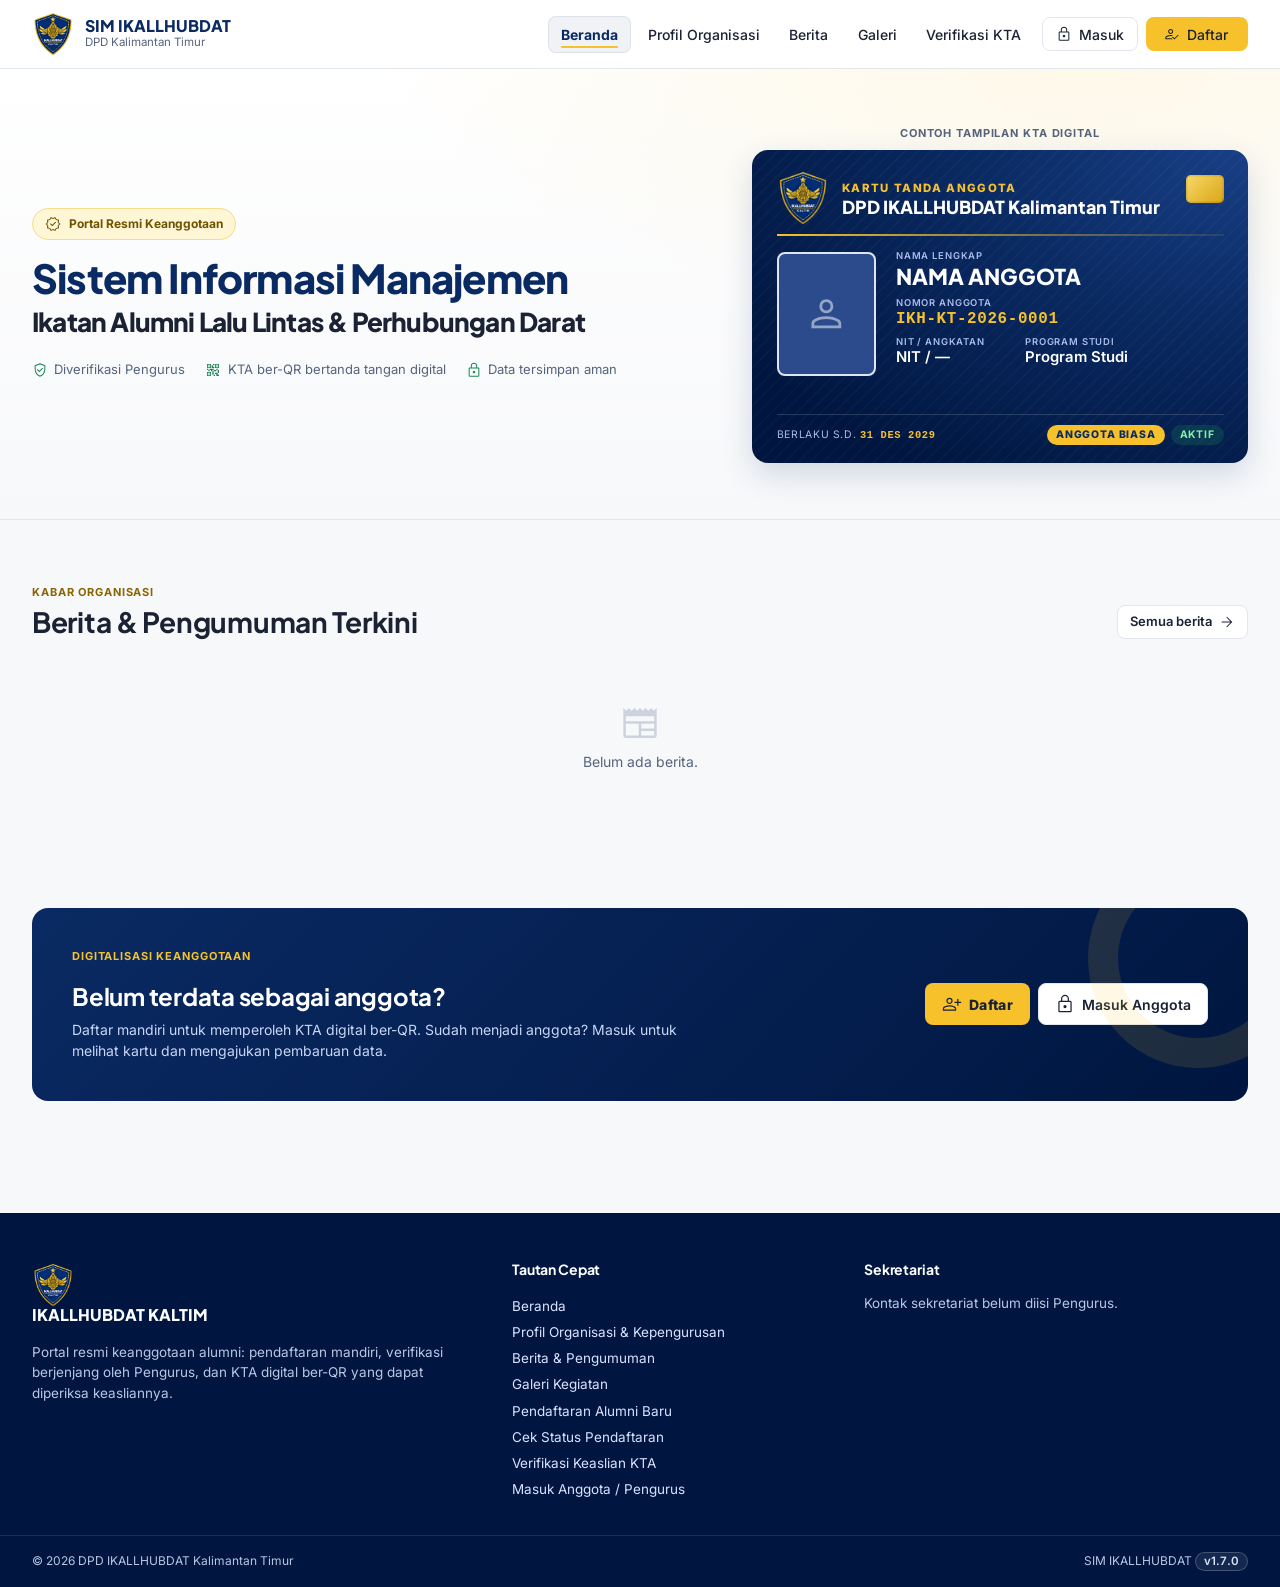
==== index.html @ d0c16f9c "v1.7.0 Galeri album, menu interaktif, KTA belakang ringkas" ====
<!DOCTYPE html>
<html lang="id">
<head>
<meta charset="utf-8">
<meta name="viewport" content="width=device-width, initial-scale=1, viewport-fit=cover">
<title>SIM IKALLHUBDAT Kaltim</title>
<meta name="description" content="Sistem Informasi Manajemen keanggotaan alumni DPD IKALLHUBDAT Kalimantan Timur: pendaftaran mandiri, verifikasi Pengurus, dan KTA digital ber-QR.">
<meta name="theme-color" content="#0A2A63">
<meta name="apple-mobile-web-app-capable" content="yes">
<meta name="apple-mobile-web-app-status-bar-style" content="black-translucent">
<meta property="og:title" content="SIM IKALLHUBDAT Kalimantan Timur">
<meta property="og:description" content="Portal keanggotaan alumni: daftar, verifikasi, dan KTA digital ber-QR.">
<link rel="manifest" href="./manifest.json">
<link rel="icon" type="image/png" href="./img/favicon.png">
<link rel="apple-touch-icon" href="./img/apple-touch-icon.png">
<link rel="preconnect" href="https://script.google.com">
<link rel="preconnect" href="https://script.googleusercontent.com" crossorigin>
<link rel="preconnect" href="https://fonts.googleapis.com">
<link rel="preconnect" href="https://fonts.gstatic.com" crossorigin>
<link rel="dns-prefetch" href="https://drive.google.com">
<link rel="stylesheet" href="https://fonts.googleapis.com/css2?family=Inter:wght@400;500;600;700&family=Plus+Jakarta+Sans:wght@600;700;800&display=swap">
<link rel="stylesheet" href="./css/style.css?v=1.7.0">
<style>.boot{min-height:100vh;display:grid;place-items:center;background:#F7F8FA;font-family:system-ui,sans-serif;color:#55647C}.boot b{display:block;color:#0A2A63;font-size:18px;margin-top:12px;text-align:center}.boot i{display:block;width:44px;height:44px;margin:auto;border:4px solid #0A2A63;border-right-color:#F6C12B;border-radius:50%;animation:putar .8s linear infinite}@keyframes putar{to{transform:rotate(360deg)}}</style>
</head>
<body>
<svg xmlns="http://www.w3.org/2000/svg" style="display:none" aria-hidden="true"><symbol id="i-account_tree" viewBox="0 -960 960 960"><path d="M604-120v-125H450v-410h-93v130H80v-315h277v125h247v-125h276v315H604v-130h-94v350h94v-130h276v315H604ZM140-780v195-195Zm524 405v195-195Zm0-405v195-195Zm0 195h156v-195H664v195Zm0 405h156v-195H664v195ZM140-585h157v-195H140v195Z"/></symbol><symbol id="i-add" viewBox="0 -960 960 960"><path d="M450-450H200v-60h250v-250h60v250h250v60H510v250h-60v-250Z"/></symbol><symbol id="i-add_photo_alternate" viewBox="0 -960 960 960"><path d="M480-480ZM180-120q-24 0-42-18t-18-42v-600q0-24 18-42t42-18h365v60H180v600h600v-365h60v365q0 24-18 42t-42 18H180Zm60-162h480L576-474 449-307l-94-124-115 149Zm453-323v-87h-88v-60h88v-88h60v88h87v60h-87v87h-60Z"/></symbol><symbol id="i-admin_panel_settings" viewBox="0 -960 960 960"><path d="M734.88-289Q753-308 753-333.88q0-25.88-18.12-44t-44-18.12Q665-396 646-377.88q-19 18.12-19 44T646-289q19 19 44.88 19 25.88 0 44-19ZM689.5-145q33.5 0 60.5-14t46-40q-26-14-51.96-21t-54-7q-28.04 0-54.54 7T584-199q19 26 45.5 40t60 14ZM480-80q-138-32-229-156.5T160-522v-239l320-120 320 120v270q-14-7-30-12.5t-30-7.5v-208l-260-96-260 96v197q0 76 24.5 140T307-269.5q38 48.5 84 80.5t89 46q6 12 18 27t20 23q-9 5-19 7.5T480-80Zm212.5 0Q615-80 560-135.5T505-267q0-78.43 54.99-133.72Q614.98-456 693-456q77 0 132.5 55.28Q881-345.43 881-267q0 76-55.5 131.5T692.5-80ZM480-479Z"/></symbol><symbol id="i-album" viewBox="0 -960 960 960"><path d="M480-316q70 0 120-47.5T650-480q0-71-49.5-120.5T480-650q-69 0-116.5 50T316-480q0 69 47.5 116.5T480-316Zm-28.5-135.5Q440-463 440-480t11.5-28.5Q463-520 480-520t28.5 11.5Q520-497 520-480t-11.5 28.5Q497-440 480-440t-28.5-11.5ZM480-80q-82 0-155-31.5t-127.5-86Q143-252 111.5-325T80-480q0-83 31.5-156t86-127Q252-817 325-848.5T480-880q83 0 156 31.5T763-763q54 54 85.5 127T880-480q0 82-31.5 155T763-197.5q-54 54.5-127 86T480-80Zm0-60q142 0 241-99.5T820-480q0-142-99-241t-241-99q-141 0-240.5 99T140-480q0 141 99.5 240.5T480-140Zm0-340Z"/></symbol><symbol id="i-arrow_back" viewBox="0 -960 960 960"><path d="m274-450 248 248-42 42-320-320 320-320 42 42-248 248h526v60H274Z"/></symbol><symbol id="i-arrow_forward" viewBox="0 -960 960 960"><path d="M686-450H160v-60h526L438-758l42-42 320 320-320 320-42-42 248-248Z"/></symbol><symbol id="i-autorenew" viewBox="0 -960 960 960"><path d="M196-331q-20-36-28-72.5t-8-74.5q0-131 94.5-225.5T480-798h43l-80-80 39-39 149 149-149 149-40-40 79-79h-41q-107 0-183.5 76.5T220-478q0 29 5.5 55t13.5 49l-43 43ZM476-40 327-189l149-149 39 39-80 80h45q107 0 183.5-76.5T740-479q0-29-5-55t-15-49l43-43q20 36 28.5 72.5T800-479q0 131-94.5 225.5T480-159h-45l80 80-39 39Z"/></symbol><symbol id="i-badge" viewBox="0 -960 960 960"><path d="M140-80q-24 0-42-18t-18-42v-480q0-24 18-42t42-18h250v-140q0-24 18-42t42-18h60q24 0 42 18t18 42v140h250q24 0 42 18t18 42v480q0 24-18 42t-42 18H140Zm0-60h680v-480H570v30q0 28-18 44t-42 16h-60q-24 0-42-16t-18-44v-30H140v480Zm92-107h239v-14q0-18-9-32t-23-19q-32-11-50-14.5t-35-3.5q-19 0-40.5 4.5T265-312q-15 5-24 19t-9 32v14Zm336-67h170v-50H568v50Zm-175.5-65.5Q408-395 408-418t-15.5-38.5Q377-472 354-472t-38.5 15.5Q300-441 300-418t15.5 38.5Q331-364 354-364t38.5-15.5ZM568-427h170v-50H568v50ZM450-590h60v-230h-60v230Zm30 210Z"/></symbol><symbol id="i-block" viewBox="0 -960 960 960"><path d="M324-111.5Q251-143 197-197t-85.5-127Q80-397 80-480t31.5-156Q143-709 197-763t127-85.5Q397-880 480-880t156 31.5Q709-817 763-763t85.5 127Q880-563 880-480t-31.5 156Q817-251 763-197t-127 85.5Q563-80 480-80t-156-31.5ZM480-140q61.01 0 117.51-20.5Q654-181 699-220L220-699q-38 46-59 102.17T140-480q0 142.37 98.81 241.19Q337.63-140 480-140Zm259-121q37-45 59-101.49 22-56.5 22-117.51 0-142.38-98.81-241.19T480-820q-60.66 0-116.83 21T261-739l478 478ZM480-480Z"/></symbol><symbol id="i-bolt" viewBox="0 -960 960 960"><path d="m393-165 279-335H492l36-286-253 366h154l-36 255Zm-73 85 40-280H160l360-520h80l-40 320h240L400-80h-80Zm154-396Z"/></symbol><symbol id="i-calendar_month" viewBox="0 -960 960 960"><path d="M180-80q-24 0-42-18t-18-42v-620q0-24 18-42t42-18h65v-60h65v60h340v-60h65v60h65q24 0 42 18t18 42v620q0 24-18 42t-42 18H180Zm0-60h600v-430H180v430Zm0-490h600v-130H180v130Zm0 0v-130 130Zm300 230q-17 0-28.5-11.5T440-440q0-17 11.5-28.5T480-480q17 0 28.5 11.5T520-440q0 17-11.5 28.5T480-400Zm-188.5-11.5Q280-423 280-440t11.5-28.5Q303-480 320-480t28.5 11.5Q360-457 360-440t-11.5 28.5Q337-400 320-400t-28.5-11.5ZM640-400q-17 0-28.5-11.5T600-440q0-17 11.5-28.5T640-480q17 0 28.5 11.5T680-440q0 17-11.5 28.5T640-400ZM480-240q-17 0-28.5-11.5T440-280q0-17 11.5-28.5T480-320q17 0 28.5 11.5T520-280q0 17-11.5 28.5T480-240Zm-188.5-11.5Q280-263 280-280t11.5-28.5Q303-320 320-320t28.5 11.5Q360-297 360-280t-11.5 28.5Q337-240 320-240t-28.5-11.5ZM640-240q-17 0-28.5-11.5T600-280q0-17 11.5-28.5T640-320q17 0 28.5 11.5T680-280q0 17-11.5 28.5T640-240Z"/></symbol><symbol id="i-call" viewBox="0 -960 960 960"><path d="M795-120q-116 0-236.5-56T335-335Q232-438 176-558.5T120-795q0-19.29 12.86-32.14Q145.71-840 165-840h140q14 0 24 10t14 25l26.93 125.64Q372-665 369.5-653.5t-10.73 19.73L259-533q26 44 55 82t64 72q37 38 78 69.5t86 55.5l95-98q10-11 23.15-15 13.15-4 25.85-2l119 26q15 4 25 16.04 10 12.05 10 26.96v135q0 19.29-12.86 32.14Q814.29-120 795-120ZM229-588l81-82-23-110H180q2 42 13.5 88.5T229-588Zm369 363q41 19 89 31t93 14v-107l-103-21-79 83ZM229-588Zm369 363Z"/></symbol><symbol id="i-campaign" viewBox="0 -960 960 960"><path d="M730-450v-60h150v60H730Zm50 290-121-90 36-48 121 90-36 48Zm-82-503-36-48 118-89 36 48-118 89ZM210-200v-160h-70q-24.75 0-42.37-17.63Q80-395.25 80-420v-120q0-24.75 17.63-42.38Q115.25-600 140-600h180l200-120v480L320-360h-50v160h-60Zm250-146v-268l-124 74H140v120h196l124 74Zm100 0v-268q27 24 43.5 58.5T620-480q0 41-16.5 75.5T560-346ZM300-480Z"/></symbol><symbol id="i-cancel" viewBox="0 -960 960 960"><path d="m330-288 150-150 150 150 42-42-150-150 150-150-42-42-150 150-150-150-42 42 150 150-150 150 42 42ZM480-80q-82 0-155-31.5t-127.5-86Q143-252 111.5-325T80-480q0-83 31.5-156t86-127Q252-817 325-848.5T480-880q83 0 156 31.5T763-763q54 54 85.5 127T880-480q0 82-31.5 155T763-197.5q-54 54.5-127 86T480-80Zm0-60q142 0 241-99.5T820-480q0-142-99-241t-241-99q-141 0-240.5 99T140-480q0 141 99.5 240.5T480-140Zm0-340Z"/></symbol><symbol id="i-chat" viewBox="0 -960 960 960"><path d="M240-399h313v-60H240v60Zm0-130h480v-60H240v60Zm0-130h480v-60H240v60ZM80-80v-740q0-24 18-42t42-18h680q24 0 42 18t18 42v520q0 24-18 42t-42 18H240L80-80Zm134-220h606v-520H140v600l74-80Zm-74 0v-520 520Z"/></symbol><symbol id="i-check" viewBox="0 -960 960 960"><path d="M378-246 154-470l43-43 181 181 384-384 43 43-427 427Z"/></symbol><symbol id="i-check_circle" viewBox="0 -960 960 960"><path d="m421-298 283-283-46-45-237 237-120-120-45 45 165 166Zm59 218q-82 0-155-31.5t-127.5-86Q143-252 111.5-325T80-480q0-83 31.5-156t86-127Q252-817 325-848.5T480-880q83 0 156 31.5T763-763q54 54 85.5 127T880-480q0 82-31.5 155T763-197.5q-54 54.5-127 86T480-80Zm0-60q142 0 241-99.5T820-480q0-142-99-241t-241-99q-141 0-240.5 99T140-480q0 141 99.5 240.5T480-140Zm0-340Z"/></symbol><symbol id="i-chevron_left" viewBox="0 -960 960 960"><path d="M561-240 320-481l241-241 43 43-198 198 198 198-43 43Z"/></symbol><symbol id="i-chevron_right" viewBox="0 -960 960 960"><path d="M530-481 332-679l43-43 241 241-241 241-43-43 198-198Z"/></symbol><symbol id="i-close" viewBox="0 -960 960 960"><path d="m249-207-42-42 231-231-231-231 42-42 231 231 231-231 42 42-231 231 231 231-42 42-231-231-231 231Z"/></symbol><symbol id="i-cloud_off" viewBox="0 -960 960 960"><path d="M818-56 703-171H248q-88 0-148-59T40-377q0-80 50.5-134T217-577q2-14 6.5-31.5T236-640L70-806l42-42L861-99l-43 43ZM248-231h397L285-591q-11 15-14.5 34t-3.5 37h-19q-62 0-105 39.5t-43 101q0 61.5 43 105T248-231Zm216-181Zm390 210-47-47q25-17 39-38t14-50q0-43-31-73.5T755-441h-67v-81q0-88-61-147.5T478.47-729q-28.47 0-60.97 9T358-691l-42-42q36-29 77.5-42.5T478-789q111 0 190.5 79T748-520v21q72-1 122 45t50 117q0 35-16.5 73.5T854-202ZM583-470Z"/></symbol><symbol id="i-compare_arrows" viewBox="0 -960 960 960"><path d="m317-160-42-42 121-121H80v-60h316L275-504l42-42 193 193-193 193Zm326-254L450-607l193-193 42 42-121 121h316v60H564l121 121-42 42Z"/></symbol><symbol id="i-contacts" viewBox="0 -960 960 960"><path d="M144-40v-60h672v60H144Zm0-820v-60h672v60H144Zm336 416q50 0 84-34t34-84q0-50-34-84t-84-34q-50 0-84 34t-34 84q0 50 34 84t84 34ZM132-160q-24 0-42-18t-18-42v-520q0-26 18-43t42-17h696q24 0 42 18t18 42v520q0 24-18 42t-42 18H132Zm88-60q51-63 121-94.5T479.5-346q68.5 0 140 31.5T740-220h88v-520H132v520h88Zm94 0h334q-31-30-72.5-48T480-286q-54 0-94.5 18T314-220Zm125.5-301Q423-538 423-562t16.34-41q16.34-17 40.5-17t40.66 17q16.5 17 16.5 41t-16.34 41q-16.34 17-40.5 17t-40.66-17Zm40.5 41Z"/></symbol><symbol id="i-content_copy" viewBox="0 -960 960 960"><path d="M300-200q-24 0-42-18t-18-42v-560q0-24 18-42t42-18h440q24 0 42 18t18 42v560q0 24-18 42t-42 18H300Zm0-60h440v-560H300v560ZM180-80q-24 0-42-18t-18-42v-620h60v620h500v60H180Zm120-180v-560 560Z"/></symbol><symbol id="i-create_new_folder" viewBox="0 -960 960 960"><path d="M550-320h60v-90h90v-60h-90v-90h-60v90h-90v60h90v90ZM140-160q-24 0-42-18.5T80-220v-520q0-23 18-41.5t42-18.5h281l60 60h339q23 0 41.5 18.5T880-680v460q0 23-18.5 41.5T820-160H140Zm0-60h680v-460H456l-60-60H140v520Zm0 0v-520 520Z"/></symbol><symbol id="i-dashboard" viewBox="0 -960 960 960"><path d="M510-570v-270h330v270H510ZM120-450v-390h330v390H120Zm390 330v-390h330v390H510Zm-390 0v-270h330v270H120Zm60-390h210v-270H180v270Zm390 330h210v-270H570v270Zm0-450h210v-150H570v150ZM180-180h210v-150H180v150Zm210-330Zm180-120Zm0 180ZM390-330Z"/></symbol><symbol id="i-delete" viewBox="0 -960 960 960"><path d="M261-120q-24.75 0-42.37-17.63Q201-155.25 201-180v-570h-41v-60h188v-30h264v30h188v60h-41v570q0 24-18 42t-42 18H261Zm438-630H261v570h438v-570ZM367-266h60v-399h-60v399Zm166 0h60v-399h-60v399ZM261-750v570-570Z"/></symbol><symbol id="i-description" viewBox="0 -960 960 960"><path d="M319-250h322v-60H319v60Zm0-170h322v-60H319v60ZM220-80q-24 0-42-18t-18-42v-680q0-24 18-42t42-18h361l219 219v521q0 24-18 42t-42 18H220Zm331-554v-186H220v680h520v-494H551ZM220-820v186-186 680-680Z"/></symbol><symbol id="i-domain" viewBox="0 -960 960 960"><path d="M80-120v-720h390v165h410v555H80Zm60-60h105v-105H140v105Zm0-165h105v-105H140v105Zm0-165h105v-105H140v105Zm0-165h105v-105H140v105Zm165 495h105v-105H305v105Zm0-165h105v-105H305v105Zm0-165h105v-105H305v105Zm0-165h105v-105H305v105Zm165 495h350v-435H470v105h80v60h-80v105h80v60h-80v105Zm185-270v-60h60v60h-60Zm0 165v-60h60v60h-60Z"/></symbol><symbol id="i-download" viewBox="0 -960 960 960"><path d="M480-313 287-506l43-43 120 120v-371h60v371l120-120 43 43-193 193ZM220-160q-24 0-42-18t-18-42v-143h60v143h520v-143h60v143q0 24-18 42t-42 18H220Z"/></symbol><symbol id="i-drive_file_move" viewBox="0 -960 960 960"><path d="m526-410-75 75 42 42 147-147-147-147-42 42 75 75H320v60h206ZM140-160q-24 0-42-18.5T80-220v-520q0-23 18-41.5t42-18.5h281l60 60h339q23 0 41.5 18.5T880-680v460q0 23-18.5 41.5T820-160H140Zm0-60h680v-460H456l-60-60H140v520Zm0 0v-520 520Z"/></symbol><symbol id="i-edit" viewBox="0 -960 960 960"><path d="M180-180h44l472-471-44-44-472 471v44Zm-60 60v-128l575-574q8-8 19-12.5t23-4.5q11 0 22 4.5t20 12.5l44 44q9 9 13 20t4 22q0 11-4.5 22.5T823-694L248-120H120Zm659-617-41-41 41 41Zm-105 64-22-22 44 44-22-22Z"/></symbol><symbol id="i-edit_note" viewBox="0 -960 960 960"><path d="M160-410v-60h300v60H160Zm0-165v-60h470v60H160Zm0-165v-60h470v60H160Zm360 580v-123l221-220q9-9 20-13t22-4q12 0 23 4.5t20 13.5l37 37q9 9 13 20t4 22q0 11-4.5 22.5T862.09-380L643-160H520Zm300-263-37-37 37 37ZM580-220h38l121-122-18-19-19-18-122 121v38Zm141-141-19-18 37 37-18-19Z"/></symbol><symbol id="i-error" viewBox="0 -960 960 960"><path d="M503.5-289.48q9.5-9.48 9.5-23.5t-9.48-23.52q-9.48-9.5-23.5-9.5t-23.52 9.48q-9.5 9.48-9.5 23.5t9.48 23.52q9.48 9.5 23.5 9.5t23.52-9.48ZM453-433h60v-253h-60v253Zm27.27 353q-82.74 0-155.5-31.5Q252-143 197.5-197.5t-86-127.34Q80-397.68 80-480.5t31.5-155.66Q143-709 197.5-763t127.34-85.5Q397.68-880 480.5-880t155.66 31.5Q709-817 763-763t85.5 127Q880-563 880-480.27q0 82.74-31.5 155.5Q817-252 763-197.68q-54 54.31-127 86Q563-80 480.27-80Zm.23-60Q622-140 721-239.5t99-241Q820-622 721.19-721T480-820q-141 0-240.5 98.81T140-480q0 141 99.5 240.5t241 99.5Zm-.5-340Z"/></symbol><symbol id="i-event" viewBox="0 -960 960 960"><path d="M528-248.18q-28-28.19-28-69Q500-358 528.18-386q28.19-28 69-28Q638-414 666-385.82q28 28.19 28 69Q694-276 665.82-248q-28.19 28-69 28Q556-220 528-248.18ZM180-80q-24 0-42-18t-18-42v-620q0-24 18-42t42-18h65v-60h65v60h340v-60h65v60h65q24 0 42 18t18 42v620q0 24-18 42t-42 18H180Zm0-60h600v-430H180v430Zm0-490h600v-130H180v130Zm0 0v-130 130Z"/></symbol><symbol id="i-event_available" viewBox="0 -960 960 960"><path d="M433-228 295-365l42-42 96 94 184-184 42 43-226 226ZM180-80q-24 0-42-18t-18-42v-620q0-24 18-42t42-18h65v-60h65v60h340v-60h65v60h65q24 0 42 18t18 42v620q0 24-18 42t-42 18H180Zm0-60h600v-430H180v430Zm0-490h600v-130H180v130Zm0 0v-130 130Z"/></symbol><symbol id="i-event_busy" viewBox="0 -960 960 960"><path d="m381-218-43-43 100-99-100-99 43-43 99 100 99-100 43 43-100 99 100 99-43 43-99-100-99 100ZM180-80q-24 0-42-18t-18-42v-620q0-24 18-42t42-18h65v-60h65v60h340v-60h65v60h65q24 0 42 18t18 42v620q0 24-18 42t-42 18H180Zm0-60h600v-430H180v430Zm0-490h600v-130H180v130Zm0 0v-130 130Z"/></symbol><symbol id="i-fact_check" viewBox="0 -960 960 960"><path d="M132-120q-24 0-42-18t-18-42v-600q0-24 18-42t42-18h696q24 0 42 18t18 42v600q0 24-18 42t-42 18H132Zm0-60h696v-600H132v600Zm68-100h200v-80H200v80Zm382-80 198-198-57-57-141 142-57-57-56 57 113 113Zm-382-80h200v-80H200v80Zm0-160h200v-80H200v80Zm-68 420v-600 600Z"/></symbol><symbol id="i-flip" viewBox="0 -960 960 960"><path d="M349-120H180q-24.75 0-42.37-17.63Q120-155.25 120-180v-600q0-24.75 17.63-42.38Q155.25-840 180-840h169v60H180v600h169v60Zm103 80v-880h60v880h-60Zm163-80v-60h60v60h-60Zm0-660v-60h60v60h-60Zm165 660v-60h60q0 25-17.62 42.5Q804.75-120 780-120Zm0-165v-60h60v60h-60Zm0-165v-60h60v60h-60Zm0-165v-60h60v60h-60Zm0-165v-60q24.75 0 42.38 17.62Q840-804.75 840-780h-60Z"/></symbol><symbol id="i-folder_open" viewBox="0 -960 960 960"><path d="M140-160q-23 0-41.5-18.5T80-220v-520q0-23 18.5-41.5T140-800h281l60 60h339q23 0 41.5 18.5T880-680H455l-60-60H140v520l102-400h698L833-206q-6 24-22 35t-41 11H140Zm63-60h572l84-340H287l-84 340Zm0 0 84-340-84 340Zm-63-460v-60 60Z"/></symbol><symbol id="i-forum" viewBox="0 -960 960 960"><path d="M880-81 721-240H300q-24.75 0-42.37-17.63Q240-275.25 240-300v-80h440q24.75 0 42.38-17.63Q740-415.25 740-440v-280h80q24.75 0 42.38 17.62Q880-684.75 880-660v579ZM140-425l75-75h405v-320H140v395ZM80-280v-540q0-24.75 17.63-42.38Q115.25-880 140-880h480q24.75 0 42.38 17.62Q680-844.75 680-820v320q0 24.75-17.62 42.37Q644.75-440 620-440H240L80-280Zm60-220v-320 320Z"/></symbol><symbol id="i-fullscreen" viewBox="0 -960 960 960"><path d="M120-120v-193h60v133h133v60H120Zm527 0v-60h133v-133h60v193H647ZM120-647v-193h193v60H180v133h-60Zm660 0v-133H647v-60h193v193h-60Z"/></symbol><symbol id="i-groups" viewBox="0 -960 960 960"><path d="M0-240v-53q0-38.57 41.5-62.78Q83-380 150.38-380q12.16 0 23.39.5t22.23 2.15q-8 17.35-12 35.17-4 17.81-4 37.18v65H0Zm240 0v-65q0-32 17.5-58.5T307-410q32-20 76.5-30t96.5-10q53 0 97.5 10t76.5 30q32 20 49 46.5t17 58.5v65H240Zm540 0v-65q0-19.86-3.5-37.43T765-377.27q11-1.73 22.17-2.23 11.17-.5 22.83-.5 67.5 0 108.75 23.77T960-293v53H780Zm-480-60h360v-6q0-37-50.5-60.5T480-390q-79 0-129.5 23.5T300-305v5ZM149.57-410q-28.57 0-49.07-20.56Q80-451.13 80-480q0-29 20.56-49.5Q121.13-550 150-550q29 0 49.5 20.5t20.5 49.93q0 28.57-20.5 49.07T149.57-410Zm660 0q-28.57 0-49.07-20.56Q740-451.13 740-480q0-29 20.56-49.5Q781.13-550 810-550q29 0 49.5 20.5t20.5 49.93q0 28.57-20.5 49.07T809.57-410ZM480-480q-50 0-85-35t-35-85q0-51 35-85.5t85-34.5q51 0 85.5 34.5T600-600q0 50-34.5 85T480-480Zm.35-60Q506-540 523-557.35t17-43Q540-626 522.85-643t-42.5-17q-25.35 0-42.85 17.15t-17.5 42.5q0 25.35 17.35 42.85t43 17.5ZM480-300Zm0-300Z"/></symbol><symbol id="i-help" viewBox="0 -960 960 960"><path d="M511-258q11-11 11-27t-11-27q-11-11-27-11t-27 11q-11 11-11 27t11 27q11 11 27 11t27-11Zm-62-135h59q0-26 6.5-47.5T555-490q31-26 44-51t13-55q0-53-34.5-85T486-713q-49 0-86.5 24.5T345-621l53 20q11-28 33-43.5t52-15.5q34 0 55 18.5t21 47.5q0 22-13 41.5T508-512q-30 26-44.5 51.5T449-393Zm31 313q-82 0-155-31.5t-127.5-86Q143-252 111.5-325T80-480q0-83 31.5-156t86-127Q252-817 325-848.5T480-880q83 0 156 31.5T763-763q54 54 85.5 127T880-480q0 82-31.5 155T763-197.5q-54 54.5-127 86T480-80Zm0-60q142 0 241-99.5T820-480q0-142-99-241t-241-99q-141 0-240.5 99T140-480q0 141 99.5 240.5T480-140Zm0-340Z"/></symbol><symbol id="i-hide" viewBox="0 -960 960 960"><path d="m162-120-42-42 214-214H216v-60h220v220h-60v-118L162-120Zm363-405v-220h60v118l213-213 42 42-213 213h118v60H525Z"/></symbol><symbol id="i-history" viewBox="0 -960 960 960"><path d="M477-120q-149 0-253-105.5T120-481h60q0 125 86 213t211 88q127 0 215-89t88-216q0-124-89-209.5T477-780q-68 0-127.5 31T246-667h105v60H142v-208h60v106q52-61 123.5-96T477-840q75 0 141 28t115.5 76.5Q783-687 811.5-622T840-482q0 75-28.5 141t-78 115Q684-177 618-148.5T477-120Zm128-197L451-469v-214h60v189l137 134-43 43Z"/></symbol><symbol id="i-home" viewBox="0 -960 960 960"><path d="M220-180h150v-250h220v250h150v-390L480-765 220-570v390Zm-60 60v-480l320-240 320 240v480H530v-250H430v250H160Zm320-353Z"/></symbol><symbol id="i-hourglass_top" viewBox="0 -960 960 960"><path d="M308-140h344v-127q0-72-50-121.5T480-438q-72 0-122 49.5T308-267v127ZM160-80v-60h88v-127q0-71 40-129t106-84q-66-27-106-85t-40-129v-126h-88v-60h640v60h-88v126q0 71-40 129t-106 85q66 26 106 84t40 129v127h88v60H160Z"/></symbol><symbol id="i-how_to_reg" viewBox="0 -960 960 960"><path d="M80-160v-94q0-34 17-62.5t51-43.5q72-32 132-46t120-14q29 0 61.5 3.5T528-404l-49 49q-20-2-39.5-3.5T400-360q-58 0-105.5 10.5T172-306q-17 8-24.5 23t-7.5 29v34h319l60 60H80Zm545 16L484-285l42-42 99 99 213-213 42 42-255 255ZM292-524q-42-42-42-108t42-108q42-42 108-42t108 42q42 42 42 108t-42 108q-42 42-108 42t-108-42Zm167 304Zm5.5-347.5Q490-593 490-632t-25.5-64.5Q439-722 400-722t-64.5 25.5Q310-671 310-632t25.5 64.5Q361-542 400-542t64.5-25.5ZM400-632Z"/></symbol><symbol id="i-image" viewBox="0 -960 960 960"><path d="M180-120q-24 0-42-18t-18-42v-600q0-24 18-42t42-18h600q24 0 42 18t18 42v600q0 24-18 42t-42 18H180Zm0-60h600v-600H180v600Zm56-97h489L578-473 446-302l-93-127-117 152Zm-56 97v-600 600Z"/></symbol><symbol id="i-info" viewBox="0 -960 960 960"><path d="M453-280h60v-240h-60v240Zm50.5-323.2q9.5-9.2 9.5-22.8 0-14.45-9.48-24.22-9.48-9.78-23.5-9.78t-23.52 9.78Q447-640.45 447-626q0 13.6 9.48 22.8 9.48 9.2 23.5 9.2t23.52-9.2ZM480.27-80q-82.74 0-155.5-31.5Q252-143 197.5-197.5t-86-127.34Q80-397.68 80-480.5t31.5-155.66Q143-709 197.5-763t127.34-85.5Q397.68-880 480.5-880t155.66 31.5Q709-817 763-763t85.5 127Q880-563 880-480.27q0 82.74-31.5 155.5Q817-252 763-197.68q-54 54.31-127 86Q563-80 480.27-80Zm.23-60Q622-140 721-239.5t99-241Q820-622 721.19-721T480-820q-141 0-240.5 98.81T140-480q0 141 99.5 240.5t241 99.5Zm-.5-340Z"/></symbol><symbol id="i-input" viewBox="0 -960 960 960"><path d="M140-160q-24 0-42-18t-18-42v-169h60v169h680v-520H140v171H80v-171q0-24 18-42t42-18h680q24 0 42 18t18 42v520q0 24-18 42t-42 18H140Zm319-143-43-43 103-103H80v-60h439L416-612l43-43 176 176-176 176Z"/></symbol><symbol id="i-inventory_2" viewBox="0 -960 960 960"><path d="M180-80q-24.75 0-42.37-17.63Q120-115.25 120-140v-483q-17-6-28.5-21.39T80-680v-140q0-24.75 17.63-42.38Q115.25-880 140-880h680q24.75 0 42.38 17.62Q880-844.75 880-820v140q0 20.22-11.5 35.61T840-623v483q0 24.75-17.62 42.37Q804.75-80 780-80H180Zm0-540v480h600v-480H180Zm-40-60h680v-140H140v140Zm220 260h240v-60H360v60Zm120 40Z"/></symbol><symbol id="i-key" viewBox="0 -960 960 960"><path d="M232-432q-20-20-20-48t20-48q20-20 48-20t48 20q20 20 20 48t-20 48q-20 20-48 20t-48-20Zm48 192q-100 0-170-70T40-480q0-100 70-170t170-70q72 0 126 34t85 103h356l113 113-167 153-88-64-88 64-75-60h-51q-25 60-78.5 98.5T280-240Zm0-60q58 0 107-38.5t63-98.5h114l54 45 88-63 82 62 85-79-51-51H450q-12-56-60-96.5T280-660q-75 0-127.5 52.5T100-480q0 75 52.5 127.5T280-300Z"/></symbol><symbol id="i-label" viewBox="0 -960 960 960"><path d="M140-160q-24.75 0-42.37-17.63Q80-195.25 80-220v-520q0-24.75 17.63-42.38Q115.25-800 140-800h471q14.25 0 27 6.37 12.75 6.38 21 17.63l222 296-221 296q-8.25 11.25-21 17.62-12.75 6.38-27 6.38H140Zm0-60h471l195-260-195-260H140v520Zm236-260Z"/></symbol><symbol id="i-landscape" viewBox="0 -960 960 960"><path d="m40-240 240-320 195 260h325L560-619 435-453l-38-50 163-217 360 480H40Zm510-60Zm-390 0h240L280-460 160-300Zm0 0h240-240Z"/></symbol><symbol id="i-link" viewBox="0 -960 960 960"><path d="M450-280H280q-83 0-141.5-58.5T80-480q0-83 58.5-141.5T280-680h170v60H280q-58.33 0-99.17 40.76-40.83 40.77-40.83 99Q140-422 180.83-381q40.84 41 99.17 41h170v60ZM325-450v-60h310v60H325Zm185 170v-60h170q58.33 0 99.17-40.76 40.83-40.77 40.83-99Q820-538 779.17-579q-40.84-41-99.17-41H510v-60h170q83 0 141.5 58.5T880-480q0 83-58.5 141.5T680-280H510Z"/></symbol><symbol id="i-link_off" viewBox="0 -960 960 960"><path d="m750-291-49-49q51-10 85-48t34-89q0-58-41-99t-99-41H525v-60h155q83 0 141.5 58.5T880-477q0 62-36 112t-94 74ZM594-447l-60-60h101v60h-41ZM814-56 63-807l43-43L857-99l-43 43ZM450-280H280q-83 0-141.5-58.5T80-480q0-72 44.5-127T238-676l56 56h-14q-58 0-99 41t-41 99q0 58 41 99t99 41h170v60ZM325-450v-60h79l60 60H325Z"/></symbol><symbol id="i-location_on" viewBox="0 -960 960 960"><path d="M529.5-510.5Q550-531 550-560t-20.5-49.5Q509-630 480-630t-49.5 20.5Q410-589 410-560t20.5 49.5Q451-490 480-490t49.5-20.5ZM480-159q133-121 196.5-219.5T740-552q0-118-75.5-193T480-820q-109 0-184.5 75T220-552q0 75 65 173.5T480-159Zm0 79Q319-217 239.5-334.5T160-552q0-150 96.5-239T480-880q127 0 223.5 89T800-552q0 100-79.5 217.5T480-80Zm0-480Z"/></symbol><symbol id="i-lock" viewBox="0 -960 960 960"><path d="M220-80q-24.75 0-42.37-17.63Q160-115.25 160-140v-434q0-24.75 17.63-42.38Q195.25-634 220-634h70v-96q0-78.85 55.61-134.42Q401.21-920 480.11-920q78.89 0 134.39 55.58Q670-808.85 670-730v96h70q24.75 0 42.38 17.62Q800-598.75 800-574v434q0 24.75-17.62 42.37Q764.75-80 740-80H220Zm0-60h520v-434H220v434Zm314.5-162.03Q557-324.06 557-355q0-30-22.67-54.5t-54.5-24.5q-31.83 0-54.33 24.5t-22.5 55q0 30.5 22.67 52.5t54.5 22q31.83 0 54.33-22.03ZM350-634h260v-96q0-54.17-37.88-92.08-37.88-37.92-92-37.92T388-822.08q-38 37.91-38 92.08v96ZM220-140v-434 434Z"/></symbol><symbol id="i-lock_reset" viewBox="0 -960 960 960"><path d="M480-80q-88 0-164-35t-130.5-94q-54.5-59-83-138T81-513h61q-7 75 16 142.5t69.5 119Q274-200 339-169.5T480-139q142 0 241-99t99-241q0-142-99-241t-241-99q-100 0-180.5 51.5T177-633h129v60H80v-227h60v109q54-86 142.5-137.5T480-880q83 0 156 31.5T763-763q54 54 85.5 127T880-480q0 83-31.5 156T763-197q-54 54-127 85.5T480-80Zm-80-245q-14 0-24.5-10.5T365-360v-120q0-14 11.5-24.5T405-515v-45q0-31 22-53t53-22q31 0 53 22t22 53v45q17 0 28.5 10.5T595-480v120q0 14-10.5 24.5T560-325H400Zm35-190h90v-45q0-19-13-32t-32-13q-19 0-32 13t-13 32v45Z"/></symbol><symbol id="i-login" viewBox="0 -960 960 960"><path d="M481-120v-60h299v-600H481v-60h299q24 0 42 18t18 42v600q0 24-18 42t-42 18H481Zm-55-185-43-43 102-102H120v-60h363L381-612l43-43 176 176-174 174Z"/></symbol><symbol id="i-logout" viewBox="0 -960 960 960"><path d="M180-120q-24 0-42-18t-18-42v-600q0-24 18-42t42-18h299v60H180v600h299v60H180Zm486-185-43-43 102-102H360v-60h363L621-612l43-43 176 176-174 174Z"/></symbol><symbol id="i-mail" viewBox="0 -960 960 960"><path d="M140-160q-24 0-42-18t-18-42v-520q0-24 18-42t42-18h680q24 0 42 18t18 42v520q0 24-18 42t-42 18H140Zm340-302L140-685v465h680v-465L480-462Zm0-60 336-218H145l335 218ZM140-685v-55 520-465Z"/></symbol><symbol id="i-manage_accounts" viewBox="0 -960 960 960"><path d="M292-527q-42-42-42-108t42-108q42-42 108-42t108 42q42 42 42 108t-42 108q-42 42-108 42t-108-42ZM80-164v-94q0-35 17.5-63t50.5-43q72-32 133.5-46T400-424h23q-6 14-9 27.5t-5 32.5h-9q-58 0-113.5 12.5T172-310q-16 8-24 22.5t-8 29.5v34h269q5 18 12 32.5t17 27.5H80Zm587 44-10-66q-17-5-34.5-14.5T593-222l-55 12-25-42 47-44q-2-9-2-25t2-25l-47-44 25-42 55 12q12-12 29.5-21.5T657-456l10-66h54l10 66q17 5 34.5 14.5T795-420l55-12 25 42-47 44q2 9 2 25t-2 25l47 44-25 42-55-12q-12 12-29.5 21.5T731-186l-10 66h-54Zm85-143q22-22 22-58t-22-58q-22-22-58-22t-58 22q-22 22-22 58t22 58q22 22 58 22t58-22ZM464.5-570.5Q490-596 490-635t-25.5-64.5Q439-725 400-725t-64.5 25.5Q310-674 310-635t25.5 64.5Q361-545 400-545t64.5-25.5ZM400-635Zm9 411Z"/></symbol><symbol id="i-map" viewBox="0 -960 960 960"><path d="m612-120-263-93-179 71q-17 9-33.5-1T120-173v-558q0-13 7.5-23t19.5-15l202-71 263 92 178-71q17-8 33.5 1.5T840-788v565q0 11-7.5 19T814-192l-202 72Zm-34-75v-505l-196-66v505l196 66Zm60 0 142-47v-512l-142 54v505Zm-458-12 142-54v-505l-142 47v512Zm458-493v505-505Zm-316-66v505-505Z"/></symbol><symbol id="i-menu" viewBox="0 -960 960 960"><path d="M120-240v-60h720v60H120Zm0-210v-60h720v60H120Zm0-210v-60h720v60H120Z"/></symbol><symbol id="i-menu_open" viewBox="0 -960 960 960"><path d="M120-240v-60h520v60H120Zm678-52L609-481l188-188 43 43-145 145 146 146-43 43ZM120-452v-60h400v60H120Zm0-208v-60h520v60H120Z"/></symbol><symbol id="i-merge" viewBox="0 -960 960 960"><path d="m256-120-42-42 196-196q24-24 32-44t8-59v-265l-90 90-42-42 162-162 162 162-42 42-90-90v265q0 39 8 59t32 44l196 196-42 42-224-224-224 224Z"/></symbol><symbol id="i-move_up" viewBox="0 -960 960 960"><path d="M320-160q-117 0-198.5-81.5T40-440q0-118 83.5-197.5T323-711l-86-86 43-43 160 160-160 160-43-43 89-89q-92-2-159 59.5T100-440q0 92 64 156t156 64h120v60H320Zm200-360v-280h360v280H520Zm0 360v-280h360v280H520Zm60-60h240v-160H580v160Z"/></symbol><symbol id="i-newspaper" viewBox="0 -960 960 960"><path d="M140-120q-24.75 0-42.37-17.63Q80-155.25 80-180v-660l67 67 66-67 67 67 67-67 66 67 67-67 67 67 66-67 67 67 67-67 66 67 67-67v660q0 24.75-17.62 42.37Q844.75-120 820-120H140Zm0-60h310v-280H140v280Zm370 0h310v-110H510v110Zm0-170h310v-110H510v110ZM140-520h680v-120H140v120Z"/></symbol><symbol id="i-notifications" viewBox="0 -960 960 960"><path d="M160-200v-60h80v-304q0-84 49.5-150.5T420-798v-22q0-25 17.5-42.5T480-880q25 0 42.5 17.5T540-820v22q81 17 130.5 83.5T720-564v304h80v60H160Zm320-302Zm0 422q-33 0-56.5-23.5T400-160h160q0 33-23.5 56.5T480-80ZM300-260h360v-304q0-75-52.5-127.5T480-744q-75 0-127.5 52.5T300-564v304Z"/></symbol><symbol id="i-open_in_new" viewBox="0 -960 960 960"><path d="M180-120q-24 0-42-18t-18-42v-600q0-24 18-42t42-18h279v60H180v600h600v-279h60v279q0 24-18 42t-42 18H180Zm202-219-42-43 398-398H519v-60h321v321h-60v-218L382-339Z"/></symbol><symbol id="i-password" viewBox="0 -960 960 960"><path d="M80-200v-61h800v61H80Zm38-254-40-22 40-68H40v-45h78l-40-68 40-22 38 67 38-67 40 22-40 68h78v45h-78l40 68-40 22-38-67-38 67Zm324 0-40-24 40-68h-78v-45h78l-40-68 40-22 38 67 38-67 40 22-40 68h78v45h-78l40 68-40 24-38-67-38 67Zm324 0-40-24 40-68h-78v-45h78l-40-68 40-22 38 67 38-67 40 22-40 68h78v45h-78l40 68-40 24-38-67-38 67Z"/></symbol><symbol id="i-person" viewBox="0 -960 960 960"><path d="M372-523q-42-42-42-108t42-108q42-42 108-42t108 42q42 42 42 108t-42 108q-42 42-108 42t-108-42ZM160-160v-94q0-38 19-65t49-41q67-30 128.5-45T480-420q62 0 123 15.5T731-360q31 14 50 41t19 65v94H160Zm60-60h520v-34q0-16-9.5-30.5T707-306q-64-31-117-42.5T480-360q-57 0-111 11.5T252-306q-14 7-23 21.5t-9 30.5v34Zm324.5-346.5Q570-592 570-631t-25.5-64.5Q519-721 480-721t-64.5 25.5Q390-670 390-631t25.5 64.5Q441-541 480-541t64.5-25.5ZM480-631Zm0 411Z"/></symbol><symbol id="i-person_add" viewBox="0 -960 960 960"><path d="M730-400v-130H600v-60h130v-130h60v130h130v60H790v130h-60ZM252-523q-42-42-42-108t42-108q42-42 108-42t108 42q42 42 42 108t-42 108q-42 42-108 42t-108-42ZM40-160v-94q0-35 17.5-63.5T108-360q75-33 133.5-46.5T360-420q60 0 118 13.5T611-360q33 15 51 43t18 63v94H40Zm60-60h520v-34q0-16-9-30.5T587-306q-71-33-120-43.5T360-360q-58 0-107.5 10.5T132-306q-15 7-23.5 21.5T100-254v34Zm324.5-346.5Q450-592 450-631t-25.5-64.5Q399-721 360-721t-64.5 25.5Q270-670 270-631t25.5 64.5Q321-541 360-541t64.5-25.5ZM360-631Zm0 411Z"/></symbol><symbol id="i-person_remove" viewBox="0 -960 960 960"><path d="M648-542v-60h232v60H648Zm-396 19q-42-42-42-108t42-108q42-42 108-42t108 42q42 42 42 108t-42 108q-42 42-108 42t-108-42ZM40-160v-94q0-35 17.5-63.5T108-360q75-33 133.5-46.5T360-420q60 0 118 13.5T611-360q33 15 51 43t18 63v94H40Zm60-60h520v-34q0-16-9-30.5T587-306q-71-33-120-43.5T360-360q-58 0-107.5 10.5T132-306q-15 7-23.5 21.5T100-254v34Zm324.5-346.5Q450-592 450-631t-25.5-64.5Q399-721 360-721t-64.5 25.5Q270-670 270-631t25.5 64.5Q321-541 360-541t64.5-25.5ZM360-631Zm0 411Z"/></symbol><symbol id="i-photo_camera" viewBox="0 -960 960 960"><path d="M479.5-267q72.5 0 121.5-49t49-121.5q0-72.5-49-121T479.5-607q-72.5 0-121 48.5t-48.5 121q0 72.5 48.5 121.5t121 49Zm0-60q-47.5 0-78.5-31.5t-31-79q0-47.5 31-78.5t78.5-31q47.5 0 79 31t31.5 78.5q0 47.5-31.5 79t-79 31.5ZM140-120q-24 0-42-18t-18-42v-513q0-23 18-41.5t42-18.5h147l73-87h240l73 87h147q23 0 41.5 18.5T880-693v513q0 24-18.5 42T820-120H140Zm0-60h680v-513H645l-73-87H388l-73 87H140v513Zm340-257Z"/></symbol><symbol id="i-photo_library" viewBox="0 -960 960 960"><path d="M345-377h391L609-548 506-413l-68-87-93 123Zm-85 177q-24 0-42-18t-18-42v-560q0-24 18-42t42-18h560q24 0 42 18t18 42v560q0 24-18 42t-42 18H260Zm0-60h560v-560H260v560ZM140-80q-24 0-42-18t-18-42v-620h60v620h620v60H140Zm120-740v560-560Z"/></symbol><symbol id="i-picture_as_pdf" viewBox="0 -960 960 960"><path d="M331-431h37v-83h48q15.73 0 26.36-10.64Q453-535.28 453-551v-48q0-15.72-10.64-26.36Q431.73-636 416-636h-85v205Zm37-120v-48h48v48h-48Zm129 120h84q15 0 26-10.64 11-10.63 11-26.36v-131q0-15.72-11-26.36Q596-636 581-636h-84v205Zm37-37v-131h47v131h-47Zm133 37h37v-83h50v-37h-50v-48h50v-37h-87v205ZM260-200q-24 0-42-18t-18-42v-560q0-24 18-42t42-18h560q24 0 42 18t18 42v560q0 24-18 42t-42 18H260Zm0-60h560v-560H260v560ZM140-80q-24 0-42-18t-18-42v-620h60v620h620v60H140Zm120-740v560-560Z"/></symbol><symbol id="i-play_arrow" viewBox="0 -960 960 960"><path d="M320-203v-560l440 280-440 280Zm60-280Zm0 171 269-171-269-171v342Z"/></symbol><symbol id="i-qr_code" viewBox="0 -960 960 960"><path d="M120-510v-330h330v330H120Zm60-60h210v-210H180v210Zm-60 450v-330h330v330H120Zm60-60h210v-210H180v210Zm330-330v-330h330v330H510Zm60-60h210v-210H570v210Zm188 450v-82h82v82h-82ZM510-367v-83h82v83h-82Zm82 82v-82h83v82h-83Zm-82 83v-83h82v83h-82Zm82 82v-82h83v82h-83Zm83-82v-83h83v83h-83Zm0-165v-83h83v83h-83Zm83 82v-82h82v82h-82Z"/></symbol><symbol id="i-qr_code_2" viewBox="0 -960 960 960"><path d="M520-120v-80h80v80h-80Zm-80-80v-200h80v200h-80Zm320-120v-160h80v160h-80Zm-80-160v-80h80v80h-80Zm-480 80v-80h80v80h-80Zm-80-80v-80h80v80h-80Zm360-280v-80h80v80h-80ZM170-650h140v-140H170v140Zm-50 50v-240h240v240H120Zm50 430h140v-140H170v140Zm-50 50v-240h240v240H120Zm530-530h140v-140H650v140Zm-50 50v-240h240v240H600Zm80 480v-120h-80v-80h160v120h80v80H680ZM520-400v-80h160v80H520Zm-160 0v-80h-80v-80h240v80h-80v80h-80Zm40-200v-160h80v80h80v80H400Zm-190-90v-60h60v60h-60Zm0 480v-60h60v60h-60Zm480-480v-60h60v60h-60Z"/></symbol><symbol id="i-qr_code_scanner" viewBox="0 -960 960 960"><path d="M80-707v-173h173v60H140v113H80Zm0 627v-173h60v113h113v60H80Zm627 0v-60h113v-113h60v173H707Zm113-627v-113H707v-60h173v173h-60ZM708-251h63v63h-63v-63Zm0-126h63v63h-63v-63Zm-63 63h63v63h-63v-63Zm-63 63h63v63h-63v-63Zm-63-63h63v63h-63v-63Zm126-126h63v63h-63v-63Zm-63 63h63v63h-63v-63Zm-63-63h63v63h-63v-63Zm252-332v252H519v-252h252ZM440-440v252H188v-252h252Zm0-332v252H188v-252h252Zm-50 534v-152H238v152h152Zm0-332v-152H238v152h152Zm331 0v-152H569v152h152Z"/></symbol><symbol id="i-refresh" viewBox="0 -960 960 960"><path d="M480-160q-133 0-226.5-93.5T160-480q0-133 93.5-226.5T480-800q85 0 149 34.5T740-671v-129h60v254H546v-60h168q-38-60-97-97t-137-37q-109 0-184.5 75.5T220-480q0 109 75.5 184.5T480-220q83 0 152-47.5T728-393h62q-29 105-115 169t-195 64Z"/></symbol><symbol id="i-resize" viewBox="0 -960 960 960"><path d="M780-615v-165H615v-60h225v225h-60ZM120-120v-225h60v165h165v60H120Zm0-330v-60h60v60h-60Zm0-165v-60h60v60h-60Zm0-165v-60h60v60h-60Zm165 0v-60h60v60h-60Zm165 660v-60h60v60h-60Zm0-660v-60h60v60h-60Zm165 660v-60h60v60h-60Zm165 0v-60h60v60h-60Zm0-165v-60h60v60h-60Zm0-165v-60h60v60h-60Z"/></symbol><symbol id="i-scan" viewBox="0 -960 960 960"><path d="M220-80q-24.75 0-42.37-17.63Q160-115.25 160-140v-170h60v170h520v-170h60v170q0 24.75-17.62 42.37Q764.75-80 740-80H220Zm-60-410v-330q0-24.75 17.63-42.38Q195.25-880 220-880h361l219 219v171h-60v-144H551v-186H220v330h-60ZM40-370v-60h880v60H40Zm440-120Zm0 180Z"/></symbol><symbol id="i-schedule" viewBox="0 -960 960 960"><path d="m627-287 45-45-159-160v-201h-60v225l174 181ZM480-80q-82 0-155-31.5t-127.5-86Q143-252 111.5-325T80-480q0-82 31.5-155t86-127.5Q252-817 325-848.5T480-880q82 0 155 31.5t127.5 86Q817-708 848.5-635T880-480q0 82-31.5 155t-86 127.5Q708-143 635-111.5T480-80Zm0-400Zm0 340q140 0 240-100t100-240q0-140-100-240T480-820q-140 0-240 100T140-480q0 140 100 240t240 100Z"/></symbol><symbol id="i-school" viewBox="0 -960 960 960"><path d="M479-120 189-279v-240L40-600l439-240 441 240v317h-60v-282l-91 46v240L479-120Zm0-308 315-172-315-169-313 169 313 172Zm0 240 230-127v-168L479-360 249-485v170l230 127Zm1-240Zm-1 74Zm0 0Z"/></symbol><symbol id="i-script" viewBox="0 -960 960 960"><path d="M332-254q11 0 18-6t8-15q2-17 4.5-32l4.5-27q2-10 3-22t5-28q26-5 51.5-8.5T476-399q26-3 50.5-4.5T574-407q5 20 8.5 40t9.5 40q8 23 17.5 39t23.5 27q9 7 19 9t18-1q11-4 12-12t-6-24q-9-20-15-36.5T651-356q-4-15-7-28l-6-26q6 0 13.5-.5T663-412q17-2 25-11t8-20q0-12-9.5-20t-26.5-8h-13.5q-9.5 0-19.5 1-2-19-4.5-37.5T617-545q-3-22-6.5-40t-7.5-35q-5-20-14.5-36.5T565-685q-12-11-26-16.5t-28-5.5q-23 0-41 8t-35 26q-10 11-21 25.5T390-613q-6-9-12.5-13t-15.5-4q-8 0-13 4.5t-5 11.5q0 28-3.5 54.5T331-506q-4 19-8.5 38t-9.5 38q-13 1-22 2.5t-14 4.5q-6 3-9 8.5t-3 13.5q0 8 2 12.5t7 7.5q5 3 13 4t20 0q0 16-2 31.5t-2 30.5q0 14 .5 24.5T306-274q3 11 9.5 15.5T332-254Zm60-195q9-34 19-62.5t22-53.5q12-26 28.5-53t45.5-27q17 0 28 17.5t17 52.5q4 24 5.5 53.5T562-468q-21 2-42 3.5t-43 3.5q-21 2-42 5t-43 7ZM140-80q-24 0-42-18t-18-42v-680q0-24 18-42t42-18h680q24 0 42 18t18 42v680q0 24-18 42t-42 18H140Zm0-60h680v-680H140v680Zm0 0v-680 680Z"/></symbol><symbol id="i-search" viewBox="0 -960 960 960"><path d="M796-121 533-384q-30 26-70 40.5T378-329q-108 0-183-75t-75-181q0-106 75-181t182-75q106 0 180.5 75T632-585q0 43-14 83t-42 75l264 262-44 44ZM377-389q81 0 138-57.5T572-585q0-81-57-138.5T377-781q-82 0-139.5 57.5T180-585q0 81 57.5 138.5T377-389Z"/></symbol><symbol id="i-send" viewBox="0 -960 960 960"><path d="M120-160v-640l760 320-760 320Zm60-93 544-227-544-230v168l242 62-242 60v167Zm0 0v-457 457Z"/></symbol><symbol id="i-settings" viewBox="0 -960 960 960"><path d="m388-80-20-126q-19-7-40-19t-37-25l-118 54-93-164 108-79q-2-9-2.5-20.5T185-480q0-9 .5-20.5T188-521L80-600l93-164 118 54q16-13 37-25t40-18l20-127h184l20 126q19 7 40.5 18.5T669-710l118-54 93 164-108 77q2 10 2.5 21.5t.5 21.5q0 10-.5 21t-2.5 21l108 78-93 164-118-54q-16 13-36.5 25.5T592-206L572-80H388Zm48-60h88l14-112q33-8 62.5-25t53.5-41l106 46 40-72-94-69q4-17 6.5-33.5T715-480q0-17-2-33.5t-7-33.5l94-69-40-72-106 46q-23-26-52-43.5T538-708l-14-112h-88l-14 112q-34 7-63.5 24T306-642l-106-46-40 72 94 69q-4 17-6.5 33.5T245-480q0 17 2.5 33.5T254-413l-94 69 40 72 106-46q24 24 53.5 41t62.5 25l14 112Zm44-210q54 0 92-38t38-92q0-54-38-92t-92-38q-54 0-92 38t-38 92q0 54 38 92t92 38Zm0-130Z"/></symbol><symbol id="i-settings_backup_restore" viewBox="0 -960 960 960"><path d="M479.96-405Q449-405 427-427.04q-22-22.05-22-53Q405-511 427.04-533q22.05-22 53-22Q511-555 533-532.96q22 22.05 22 53Q555-449 532.96-427q-22.05 22-53 22Zm.04 285q-150 0-255-105.5T120-481h60q0 125 87.5 213T480-180q125.36 0 212.68-87.32Q780-354.64 780-480q0-125.36-87.32-212.68Q605.36-780 480-780q-69 0-129 30.5T246-667h104v60H142v-208h60v106q53-62 125.22-96.5Q399.43-840 480-840q75 0 140.5 28.5t114 77q48.5 48.5 77 114T840-480q0 75-28.5 140.5t-77 114q-48.5 48.5-114 77T480-120Z"/></symbol><symbol id="i-share" viewBox="0 -960 960 960"><path d="M686-80q-47.5 0-80.75-33.25T572-194q0-8 5-34L278-403q-16.28 17.34-37.64 27.17Q219-366 194-366q-47.5 0-80.75-33T80-480q0-48 33.25-81T194-594q24 0 45 9.3 21 9.29 37 25.7l301-173q-2-8-3.5-16.5T572-766q0-47.5 33.25-80.75T686-880q47.5 0 80.75 33.25T800-766q0 47.5-33.25 80.75T686-652q-23.27 0-43.64-9Q622-670 606-685L302-516q3 8 4.5 17.5t1.5 18q0 8.5-1 16t-3 15.5l303 173q16-15 36.09-23.5 20.1-8.5 43.07-8.5Q734-308 767-274.75T800-194q0 47.5-33.25 80.75T686-80Zm.04-60q22.96 0 38.46-15.54 15.5-15.53 15.5-38.5 0-22.96-15.54-38.46-15.53-15.5-38.5-15.5-22.96 0-38.46 15.54-15.5 15.53-15.5 38.5 0 22.96 15.54 38.46 15.53 15.5 38.5 15.5Zm-492-286q22.96 0 38.46-15.54 15.5-15.53 15.5-38.5 0-22.96-15.54-38.46-15.53-15.5-38.5-15.5-22.96 0-38.46 15.54-15.5 15.53-15.5 38.5 0 22.96 15.54 38.46 15.53 15.5 38.5 15.5ZM724.5-727.54q15.5-15.53 15.5-38.5 0-22.96-15.54-38.46-15.53-15.5-38.5-15.5-22.96 0-38.46 15.54-15.5 15.53-15.5 38.5 0 22.96 15.54 38.46 15.53 15.5 38.5 15.5 22.96 0 38.46-15.54ZM686-194ZM194-480Zm492-286Z"/></symbol><symbol id="i-shield" viewBox="0 -960 960 960"><path d="M480-81q-140-35-230-162.5T160-523v-238l320-120 320 120v238q0 152-90 279.5T480-81Zm0-62q115-38 187.5-143.5T740-523v-196l-260-98-260 98v196q0 131 72.5 236.5T480-143Zm0-337Z"/></symbol><symbol id="i-star" viewBox="0 -960 960 960"><path d="m323-245 157-94 157 95-42-178 138-120-182-16-71-168-71 167-182 16 138 120-42 178Zm-90 125 65-281L80-590l288-25 112-265 112 265 288 25-218 189 65 281-247-149-247 149Zm247-355Z"/></symbol><symbol id="i-start" viewBox="0 -960 960 960"><path d="M80-240v-480h60v480H80Zm559 1-43-42 169-169H239v-60h526L597-679l42-42 241 241-241 241Z"/></symbol><symbol id="i-stop_circle" viewBox="0 -960 960 960"><path d="M330-330h300v-300H330v300ZM480.27-80q-82.74 0-155.5-31.5Q252-143 197.5-197.5t-86-127.34Q80-397.68 80-480.5t31.5-155.66Q143-709 197.5-763t127.34-85.5Q397.68-880 480.5-880t155.66 31.5Q709-817 763-763t85.5 127Q880-563 880-480.27q0 82.74-31.5 155.5Q817-252 763-197.68q-54 54.31-127 86Q563-80 480.27-80Zm.23-60Q622-140 721-239.5t99-241Q820-622 721.19-721T480-820q-141 0-240.5 98.81T140-480q0 141 99.5 240.5t241 99.5Zm-.5-340Z"/></symbol><symbol id="i-summarize" viewBox="0 -960 960 960"><path d="M330-630q9-9 9-21t-9-21q-9-9-21-9t-21 9q-9 9-9 21t9 21q9 9 21 9t21-9Zm0 171q9-9 9-21t-9-21q-9-9-21-9t-21 9q-9 9-9 21t9 21q9 9 21 9t21-9Zm0 171q9-9 9-21t-9-21q-9-9-21-9t-21 9q-9 9-9 21t9 21q9 9 21 9t21-9ZM180-120q-24 0-42-18t-18-42v-600q0-24 18-42t42-18h462l198 198v462q0 24-18 42t-42 18H180Zm0-60h600v-428.57H609V-780H180v600Zm0-600v171.43V-780v600-600Z"/></symbol><symbol id="i-swipe" viewBox="0 -960 960 960"><path d="M470-80q-21.88 0-41.94-8T392-112L184-320l15-22q11-16 28.5-22.5T264-366l96 26v-340q0-12.75 8.68-21.38 8.67-8.62 21.5-8.62 12.82 0 21.32 8.62 8.5 8.63 8.5 21.38v420l-124-33 139.18 139.18Q442-147 451.13-143.5q9.13 3.5 18.87 3.5h170q42 0 71-29t29-71v-180q0-12.75 8.68-21.38 8.67-8.62 21.5-8.62 12.82 0 21.32 8.62 8.5 8.63 8.5 21.38v180q0 66-47 113T640-80H470Zm17-290v-170q0-12.75 8.68-21.38 8.67-8.62 21.5-8.62 12.82 0 21.32 8.62 8.5 8.63 8.5 21.38v170h-60Zm126 0v-130q0-12.75 8.68-21.38 8.67-8.62 21.5-8.62 12.82 0 21.32 8.62 8.5 8.63 8.5 21.38v130h-60Zm-46 105Zm313-435H700v-40h133q-75-65-164.5-102.5T480-880q-99 0-188.5 37.5T127-740h133v40H80v-180h40v93q78-62 169-97.5T480-920q100 0 191 35.5T840-787v-93h40v180Z"/></symbol><symbol id="i-sync" viewBox="0 -960 960 960"><path d="M167-160v-60h130l-15-12q-64-51-93-111t-29-134q0-106 62.5-190.5T387-784v62q-75 29-121 96.5T220-477q0 63 23.5 109.5T307-287l30 21v-124h60v230H167Zm407-15v-63q76-29 121-96.5T740-483q0-48-23.5-97.5T655-668l-29-26v124h-60v-230h230v60H665l15 14q60 56 90 120t30 123q0 106-62 191T574-175Z"/></symbol><symbol id="i-tab" viewBox="0 -960 960 960"><path d="M140-220h680v-347H524v-173H140v520Zm0 60q-24 0-42-18t-18-42v-520q0-24 18-42t42-18h680q24 0 42 18t18 42v520q0 24-18 42t-42 18H140Zm0-60v-520 520Z"/></symbol><symbol id="i-table_view" viewBox="0 -960 960 960"><path d="M300-80q-24 0-42-18t-18-42v-520q0-24 18-42t42-18h520q24 0 42 18t18 42v520q0 24-18 42t-42 18H300Zm0-60h230v-147H300v147Zm290 0h230v-147H590v147ZM80-244v-576q0-24 18-42t42-18h576v60H140v576H80Zm220-103h230v-148H300v148Zm290 0h230v-148H590v148ZM300-555h520v-105H300v105Z"/></symbol><symbol id="i-tag" viewBox="0 -960 960 960"><path d="m239-160 40-159H120l15-60h159l51-202H186l15-60h159l39-159h59l-39 159h203l39-159h59l-39 159h159l-15 60H666l-51 202h159l-15 60H600l-40 159h-59l40-159H338l-40 159h-59Zm114-219h203l51-202H404l-51 202Z"/></symbol><symbol id="i-task_alt" viewBox="0 -960 960 960"><path d="M480-80q-85 0-158-30.5T195-195q-54-54-84.5-127T80-480q0-84 30.5-157T195-764q54-54 127-85t158-31q75 0 140 24t117 66l-43 43q-44-35-98-54t-116-19q-145 0-242.5 97.5T140-480q0 145 97.5 242.5T480-140q145 0 242.5-97.5T820-480q0-30-4.5-58.5T802-594l46-46q16 37 24 77t8 83q0 85-31 158t-85 127q-54 54-127 84.5T480-80Zm-59-218L256-464l45-45 120 120 414-414 46 45-460 460Z"/></symbol><symbol id="i-travel_explore" viewBox="0 -960 960 960"><path d="M458-81q-79-4-148-37t-120-86.5Q139-258 109.5-329T80-480q0-83 31.5-156T197-763q54-54 127-85.5T480-880q149 0 259 94t135 236h-61q-17-84-71-150t-135-99v18q0 35-24 61t-59 26h-87v87q0 17-13.5 28T393-568h-83v88h110v125h-67L149-559q-5 20-7 39.5t-2 39.5q0 135 91 233t227 106v60Zm392-26L716-241q-21 15-45.5 23t-50.5 8q-71 0-120.5-49.5T450-380q0-71 49.5-120.5T620-550q71 0 120.5 49.5T790-380q0 26-8.5 50.5T759-283l134 133-43 43ZM698-302q32-32 32-78t-32-78q-32-32-78-32t-78 32q-32 32-32 78t32 78q32 32 78 32t78-32Z"/></symbol><symbol id="i-tune" viewBox="0 -960 960 960"><path d="M427-120v-225h60v83h353v60H487v82h-60Zm-307-82v-60h247v60H120Zm187-166v-82H120v-60h187v-84h60v226h-60Zm120-82v-60h413v60H427Zm166-165v-225h60v82h187v60H653v83h-60Zm-473-83v-60h413v60H120Z"/></symbol><symbol id="i-undo" viewBox="0 -960 960 960"><path d="M259-200v-60h310q70 0 120.5-46.5T740-422q0-69-50.5-115.5T569-584H274l114 114-42 42-186-186 186-186 42 42-114 114h294q95 0 163.5 64T800-422q0 94-68.5 158T568-200H259Z"/></symbol><symbol id="i-update" viewBox="0 -960 960 960"><path d="M483-120q-75 0-141-28.5T226.5-226q-49.5-49-78-115T120-482q0-75 28.5-140t78-113.5Q276-784 342-812t141-28q80 0 151.5 35T758-709v-106h60v208H609v-60h105q-44-51-103.5-82T483-780q-125 0-214 85.5T180-485q0 127 88 216t215 89q125 0 211-88t86-213h60q0 150-104 255.5T483-120Zm122-197L451-469v-214h60v189l137 134-43 43Z"/></symbol><symbol id="i-upload" viewBox="0 -960 960 960"><path d="M450-313v-371L330-564l-43-43 193-193 193 193-43 43-120-120v371h-60ZM220-160q-24 0-42-18t-18-42v-143h60v143h520v-143h60v143q0 24-18 42t-42 18H220Z"/></symbol><symbol id="i-upload_file" viewBox="0 -960 960 960"><path d="M452-202h60v-201l82 82 42-42-156-152-154 154 42 42 84-84v201ZM220-80q-24 0-42-18t-18-42v-680q0-24 18-42t42-18h361l219 219v521q0 24-18 42t-42 18H220Zm331-554v-186H220v680h520v-494H551ZM220-820v186-186 680-680Z"/></symbol><symbol id="i-verified" viewBox="0 -960 960 960"><path d="m346-60-76-130-151-31 17-147-96-112 96-111-17-147 151-31 76-131 134 62 134-62 77 131 150 31-17 147 96 111-96 112 17 147-150 31-77 130-134-62-134 62Zm27-79 107-45 110 45 67-100 117-30-12-119 81-92-81-94 12-119-117-28-69-100-108 45-110-45-67 100-117 28 12 119-81 94 81 92-12 121 117 28 70 100Zm107-341Zm-43 133 227-225-45-41-182 180-95-99-46 45 141 140Z"/></symbol><symbol id="i-verified_user" viewBox="0 -960 960 960"><path d="m436-347 228-228-42-41-183 183-101-101-44 44 142 143Zm44 266q-140-35-230-162.5T160-523v-238l320-120 320 120v238q0 152-90 279.5T480-81Zm0-62q115-38 187.5-143.5T740-523v-196l-260-98-260 98v196q0 131 72.5 236.5T480-143Zm0-337Z"/></symbol><symbol id="i-visibility" viewBox="0 -960 960 960"><path d="M600.5-379.5Q650-429 650-500t-49.5-120.5Q551-670 480-670t-120.5 49.5Q310-571 310-500t49.5 120.5Q409-330 480-330t120.5-49.5Zm-200-41Q368-453 368-500t32.5-79.5Q433-612 480-612t79.5 32.5Q592-547 592-500t-32.5 79.5Q527-388 480-388t-79.5-32.5ZM216-283Q98-366 40-500q58-134 176-217t264-83q146 0 264 83t176 217q-58 134-176 217t-264 83q-146 0-264-83Zm264-217Zm222.5 174.5Q804-391 857-500q-53-109-154.5-174.5T480-740q-121 0-222.5 65.5T102-500q54 109 155.5 174.5T480-260q121 0 222.5-65.5Z"/></symbol><symbol id="i-visibility_off" viewBox="0 -960 960 960"><path d="m629-419-44-44q26-71-27-118t-115-24l-44-44q17-11 38-16t43-5q71 0 120.5 49.5T650-500q0 22-5.5 43.5T629-419Zm129 129-40-40q49-36 85.5-80.5T857-500q-50-111-150-175.5T490-740q-42 0-86 8t-69 19l-46-47q35-16 89.5-28T485-800q143 0 261.5 81.5T920-500q-26 64-67 117t-95 93Zm58 226L648-229q-35 14-79 21.5t-89 7.5q-146 0-265-81.5T40-500q20-52 55.5-101.5T182-696L56-822l42-43 757 757-39 44ZM223-654q-37 27-71.5 71T102-500q51 111 153.5 175.5T488-260q33 0 65-4t48-12l-64-64q-11 5-27 7.5t-30 2.5q-70 0-120-49t-50-121q0-15 2.5-30t7.5-27l-97-97Zm305 142Zm-116 58Z"/></symbol><symbol id="i-warning" viewBox="0 -960 960 960"><path d="m40-120 440-760 440 760H40Zm104-60h672L480-760 144-180Zm361.5-65.68q8.5-8.67 8.5-21.5 0-12.82-8.68-21.32-8.67-8.5-21.5-8.5-12.82 0-21.32 8.68-8.5 8.67-8.5 21.5 0 12.82 8.68 21.32 8.67 8.5 21.5 8.5 12.82 0 21.32-8.68ZM454-348h60v-224h-60v224Zm26-122Z"/></symbol><symbol id="i-work" viewBox="0 -960 960 960"><path d="M140-120q-24 0-42-18t-18-42v-480q0-24 18-42t42-18h180v-100q0-24 18-42t42-18h200q24 0 42 18t18 42v100h180q24 0 42 18t18 42v480q0 24-18 42t-42 18H140Zm0-60h680v-480H140v480Zm240-540h200v-100H380v100ZM140-180v-480 480Z"/></symbol><symbol id="i-workspace_premium" viewBox="0 -960 960 960"><path d="m385-412 36-115-95-74h116l38-119 37 119h117l-95 74 35 115-94-71-95 71ZM244-40v-304q-45-47-64.5-103T160-560q0-136 92-228t228-92q136 0 228 92t92 228q0 57-19.5 113T716-344v304l-236-79-236 79Zm420.5-335.5Q740-451 740-560t-75.5-184.5Q589-820 480-820t-184.5 75.5Q220-669 220-560t75.5 184.5Q371-300 480-300t184.5-75.5ZM304-124l176-55 176 55v-171q-40 29-86 42t-90 13q-44 0-90-13t-86-42v171Zm176-86Z"/></symbol><symbol id="i-zoom_in" viewBox="0 -960 960 960"><path d="M796-121 533-384q-30 26-69.96 40.5Q423.08-329 378-329q-108.16 0-183.08-75Q120-479 120-585t75-181q75-75 181.5-75t181 75Q632-691 632-584.85 632-542 618-502q-14 40-42 75l264 262-44 44ZM377-389q81.25 0 138.13-57.5Q572-504 572-585t-56.87-138.5Q458.25-781 377-781q-82.08 0-139.54 57.5Q180-666 180-585t57.46 138.5Q294.92-389 377-389Zm-31-85v-82h-82v-60h82v-81h60v81h81v60h-81v82h-60Z"/></symbol></svg>
<div id="app"><div class="boot" role="status"><div><img src="./img/logo.png" alt="" width="88" height="88" style="display:block;margin:0 auto"><b>SIM IKALLHUBDAT</b><i style="width:22px;height:22px;border-width:3px;margin-top:10px"></i><span>Memuat aplikasi… <small style="opacity:.7">v1.7.0</small></span></div></div></div>
<div id="app-load" class="overlay-load hide" role="status"><div class="box"><span class="spin"></span><span>Memuat modul…</span></div></div>
<noscript><p style="padding:2rem;text-align:center">Aplikasi ini membutuhkan JavaScript. Aktifkan JavaScript pada browser Anda.</p></noscript>
<script src="./js/config.js?v=1.7.0"></script>
<script src="./js/core.js?v=1.7.0"></script>
<script src="./js/publik.js?v=1.7.0"></script>
</body>
</html>
---- css/style.css ----
/* ==========================================================================
   SIM IKALLHUBDAT KALTIM — Design System "Institutional Cadence"
   Navy #0A2A63 · Gold #F6C12B · Plus Jakarta Sans (judul) · Inter (data)
   ========================================================================== */
:root {
  --navy: #0A2A63; --navy-2: #001640; --navy-3: #143B80; --navy-soft: rgba(10, 42, 99, .06);
  --gold: #F6C12B; --gold-2: #E5B020; --gold-soft: #FFF6D6;
  --bg: #F7F8FA; --surface: #FFFFFF; --border: #E2E6ED; --border-2: #CDD3DE;
  --text: #1A2233; --muted: #55647C; --muted-2: #8592A6;
  --ok: #1B8755; --ok-bg: #DCFCE7; --ok-tx: #166534; --ok-bd: #86EFAC;
  --warn: #D97706; --warn-bg: #FEF3C7; --warn-tx: #92400E; --warn-bd: #FCD34D;
  --bad: #DC2626; --bad-bg: #FEE2E2; --bad-tx: #991B1B; --bad-bd: #FCA5A5;
  --info: #0284C7; --info-bg: #E0F2FE; --info-tx: #075985; --info-bd: #7DD3FC;
  --sh-1: 0 2px 8px rgba(10, 42, 99, .04), 0 1px 2px rgba(0, 0, 0, .02);
  --sh-2: 0 4px 16px rgba(10, 42, 99, .08), 0 2px 4px rgba(0, 0, 0, .04);
  --sh-3: 0 12px 32px rgba(10, 42, 99, .16);
  --r-sm: 6px; --r: 8px; --r-md: 12px; --r-lg: 16px;
  --f-head: 'Plus Jakarta Sans', 'Inter', system-ui, sans-serif;
  --f-body: 'Inter', system-ui, -apple-system, 'Segoe UI', Roboto, sans-serif;
  --side: 264px;
}
*, *::before, *::after { box-sizing: border-box; }
html { -webkit-text-size-adjust: 100%; scroll-behavior: smooth; }
body { margin: 0; font-family: var(--f-body); font-size: 14px; line-height: 1.5; color: var(--text); background: var(--bg); -webkit-font-smoothing: antialiased; }
h1, h2, h3, h4 { font-family: var(--f-head); color: var(--text); margin: 0 0 .5rem; letter-spacing: -.01em; line-height: 1.25; }
h1 { font-size: 32px; font-weight: 800; letter-spacing: -.02em; } h2 { font-size: 24px; font-weight: 700; } h3 { font-size: 18px; font-weight: 700; } h4 { font-size: 15px; font-weight: 700; }
p { margin: 0 0 .75rem; } a { color: var(--navy); text-decoration: none; } a:hover { text-decoration: underline; }
img { max-width: 100%; display: block; } button { font: inherit; }
.mono, .tnum { font-variant-numeric: tabular-nums; font-feature-settings: 'tnum' on, 'cv05' on; }
.mono { font-family: ui-monospace, 'SF Mono', Menlo, Consolas, monospace; font-size: .92em; }
:focus-visible { outline: 3px solid rgba(10, 42, 99, .3); outline-offset: 2px; border-radius: 4px; }
.sr-only { position: absolute !important; width: 1px; height: 1px; overflow: hidden; clip: rect(0 0 0 0); white-space: nowrap; }
.ic { width: 20px; height: 20px; fill: currentColor; flex: none; vertical-align: middle; }
.ic.sm { width: 16px; height: 16px; } .ic.lg { width: 24px; height: 24px; } .ic.xl { width: 32px; height: 32px; }
.muted { color: var(--muted); } .small { font-size: 12px; } .tiny { font-size: 11px; } .b { font-weight: 600; } .bb { font-weight: 700; }
.right { text-align: right; } .center { text-align: center; } .nowrap { white-space: nowrap; } .up { text-transform: uppercase; letter-spacing: .05em; }
.row { display: flex; align-items: center; gap: .5rem; } .row.wrap { flex-wrap: wrap; } .row.between { justify-content: space-between; } .row.top { align-items: flex-start; }
.col { display: flex; flex-direction: column; gap: .5rem; } .grow { flex: 1; min-width: 0; } .gap-0 { gap: 0; } .gap-lg { gap: 1rem; }
.grid { display: grid; gap: 1rem; } .grid > *, .col > *, .split > *, .row > .grow { min-width: 0; } .g2 { grid-template-columns: repeat(2, minmax(0, 1fr)); } .g3 { grid-template-columns: repeat(3, minmax(0, 1fr)); } .g4 { grid-template-columns: repeat(4, minmax(0, 1fr)); }
.mt-0 { margin-top: 0; } .mt { margin-top: 1rem; } .mt-lg { margin-top: 1.5rem; } .mb { margin-bottom: 1rem; } .mb-0 { margin-bottom: 0; }
.hide { display: none !important; } .trunc { overflow: hidden; text-overflow: ellipsis; white-space: nowrap; }
.kicker { font-size: 11px; font-weight: 700; letter-spacing: .08em; text-transform: uppercase; color: var(--muted); }
.kicker.gold { color: #8A6400; }
hr.sep { border: 0; border-top: 1px solid var(--border); margin: 1rem 0; }

/* ------------------------------ Tombol ------------------------------ */
.btn { --bh: 42px; display: inline-flex; align-items: center; justify-content: center; gap: .45rem; height: var(--bh); padding: 0 1rem; border-radius: var(--r); border: 1px solid transparent; font-weight: 600; font-size: 14px; cursor: pointer; text-decoration: none !important; white-space: nowrap; transition: background .15s, box-shadow .15s, border-color .15s, transform .05s; user-select: none; }
.btn:active { transform: translateY(1px); }
.btn[disabled], .btn.busy { opacity: .6; pointer-events: none; }
.btn-primary { background: var(--navy); color: #fff; } .btn-primary:hover { background: var(--navy-3); box-shadow: var(--sh-2); }
.btn-gold { background: var(--gold); color: var(--text); } .btn-gold:hover { background: var(--gold-2); box-shadow: var(--sh-2); }
.btn-outline { background: transparent; color: var(--navy); border-color: var(--navy); } .btn-outline:hover { background: var(--navy-soft); }
.btn-ghost { background: var(--surface); color: var(--text); border-color: var(--border); } .btn-ghost:hover { background: #F0F2F6; }
.btn-danger { background: transparent; color: var(--bad); border-color: var(--bad-bd); } .btn-danger:hover { background: var(--bad-bg); }
.btn-danger-fill { background: var(--bad); color: #fff; } .btn-danger-fill:hover { background: #B91C1C; }
.btn-ok { background: var(--ok); color: #fff; } .btn-ok:hover { background: #157048; }
.btn-text { background: none; border: 0; color: var(--navy); padding: 0 .25rem; height: auto; }
.btn-sm { --bh: 34px; padding: 0 .75rem; font-size: 13px; } .btn-xs { --bh: 28px; padding: 0 .55rem; font-size: 12px; border-radius: 6px; }
.btn-icon { width: var(--bh); padding: 0; } .btn-block { width: 100%; }
.btn .spin { width: 16px; height: 16px; border: 2px solid currentColor; border-right-color: transparent; border-radius: 50%; animation: putar .7s linear infinite; }
@keyframes putar { to { transform: rotate(360deg); } }

/* ------------------------------ Kartu ------------------------------ */
.card { background: var(--surface); border: 1px solid var(--border); border-radius: var(--r-md); box-shadow: var(--sh-1); }
.card-b { padding: 1.25rem; } .card-b.sm { padding: 1rem; }
.card-h { display: flex; align-items: center; justify-content: space-between; gap: .75rem; padding: 1rem 1.25rem; border-bottom: 1px solid var(--border); }
.card-h h3, .card-h h4 { margin: 0; } .card-h .sub { font-size: 13px; color: var(--muted); margin-top: 2px; }
.card-f { padding: .85rem 1.25rem; border-top: 1px solid var(--border); background: #FBFBFD; border-radius: 0 0 var(--r-md) var(--r-md); }
.card.navy { background: linear-gradient(160deg, var(--navy) 0%, var(--navy-2) 100%); color: #fff; border-color: var(--navy); }
.card.navy h3, .card.navy h4 { color: #fff; }
.dot { width: 8px; height: 8px; border-radius: 50%; display: inline-block; background: var(--warn); flex: none; }
.dot.ok { background: var(--ok); } .dot.bad { background: var(--bad); } .dot.info { background: var(--info); } .dot.navy { background: var(--navy); }

/* ------------------------------ Badge & chip ------------------------------ */
.badge { display: inline-flex; align-items: center; gap: 4px; padding: 2px 10px; border-radius: 999px; font-size: 11px; font-weight: 600; letter-spacing: .02em; border: 1px solid transparent; white-space: nowrap; line-height: 18px; }
.b-wait { background: var(--warn-bg); color: var(--warn-tx); border-color: var(--warn-bd); }
.b-ok { background: var(--ok-bg); color: var(--ok-tx); border-color: var(--ok-bd); }
.b-bad { background: var(--bad-bg); color: var(--bad-tx); border-color: var(--bad-bd); }
.b-info { background: var(--info-bg); color: var(--info-tx); border-color: var(--info-bd); }
.b-mute { background: #EEF1F5; color: var(--muted); border-color: var(--border); }
.b-navy { background: var(--navy); color: #fff; } .b-gold { background: var(--gold); color: var(--text); }
.count { min-width: 20px; height: 20px; padding: 0 6px; border-radius: 10px; background: var(--gold); color: var(--text); font-size: 11px; font-weight: 700; display: inline-flex; align-items: center; justify-content: center; }
.chip { display: inline-flex; align-items: center; gap: 6px; padding: 6px 12px; border-radius: 999px; border: 1px solid var(--border); background: var(--surface); font-size: 13px; cursor: pointer; color: var(--text); }
.chip:hover { border-color: var(--navy); } .chip.on { background: var(--navy); border-color: var(--navy); color: #fff; } .chip .n { font-weight: 700; opacity: .8; }

/* ------------------------------ Form ------------------------------ */
.fld { display: flex; flex-direction: column; gap: 6px; min-width: 0; }
.fld > label, .lbl { font-size: 13px; font-weight: 600; color: var(--text); }
.fld > label .req { color: var(--bad); margin-left: 2px; }
.hint { font-size: 12px; color: var(--muted); }
.inp, select.inp, textarea.inp { width: 100%; height: 42px; padding: 0 12px; border: 1px solid var(--border); border-radius: var(--r); background: #fff; color: var(--text); font: inherit; font-size: 14px; transition: border-color .15s, box-shadow .15s; }
textarea.inp { height: auto; min-height: 96px; padding: 10px 12px; resize: vertical; line-height: 1.5; }
select.inp { appearance: none; background-image: linear-gradient(45deg, transparent 50%, var(--muted) 50%), linear-gradient(135deg, var(--muted) 50%, transparent 50%); background-position: calc(100% - 18px) 18px, calc(100% - 13px) 18px; background-size: 5px 5px; background-repeat: no-repeat; padding-right: 32px; }
.inp:focus { outline: none; border-color: var(--navy); box-shadow: 0 0 0 3px rgba(10, 42, 99, .15); }
.inp::placeholder { color: var(--muted-2); }
.inp.err, .fld.err .inp { border-color: var(--bad); } .fld .msg-err { color: var(--bad); font-size: 12px; }
.inp-ic { position: relative; } .inp-ic > .ic { position: absolute; left: 12px; top: 50%; transform: translateY(-50%); color: var(--muted); pointer-events: none; } .inp-ic > .inp { padding-left: 40px; }
.inp-ic > .ic-r { position: absolute; right: 6px; top: 50%; transform: translateY(-50%); }
.form-grid { display: grid; grid-template-columns: repeat(2, minmax(0, 1fr)); gap: 1rem 1.25rem; } .form-grid .full { grid-column: 1 / -1; }
.cek { display: flex; gap: .6rem; align-items: flex-start; font-size: 14px; cursor: pointer; } .cek input { width: 18px; height: 18px; margin-top: 1px; accent-color: var(--navy); flex: none; }
.seg { display: inline-flex; background: #EEF1F5; border-radius: var(--r); padding: 3px; gap: 2px; }
.seg button { border: 0; background: none; padding: 6px 14px; border-radius: 6px; font-weight: 600; font-size: 13px; color: var(--muted); cursor: pointer; }
.seg button.on { background: #fff; color: var(--navy); box-shadow: var(--sh-1); }
.switch { position: relative; display: inline-flex; align-items: center; gap: .6rem; cursor: pointer; font-weight: 600; }
.switch input { position: absolute; opacity: 0; width: 0; height: 0; }
.switch .tr { width: 42px; height: 24px; border-radius: 12px; background: #CBD2DD; position: relative; transition: background .2s; flex: none; }
.switch .tr::after { content: ''; position: absolute; left: 3px; top: 3px; width: 18px; height: 18px; border-radius: 50%; background: #fff; box-shadow: 0 1px 3px rgba(0, 0, 0, .25); transition: transform .2s; }
.switch input:checked + .tr { background: var(--ok); } .switch input:checked + .tr::after { transform: translateX(18px); }
.switch input:disabled + .tr { opacity: .45; } .switch input:focus-visible + .tr { outline: 3px solid rgba(10, 42, 99, .3); outline-offset: 2px; }
.upload { border: 1.5px dashed var(--border-2); border-radius: var(--r-md); padding: 1rem; display: flex; gap: 1rem; align-items: center; background: #FBFBFD; cursor: pointer; position: relative; }
.upload:hover { border-color: var(--navy); background: var(--navy-soft); }
.upload input[type=file] { position: absolute; inset: 0; opacity: 0; cursor: pointer; }
.upload .pv { width: 72px; height: 92px; border-radius: 8px; background: #E9EDF3 center/cover no-repeat; display: grid; place-items: center; color: var(--muted); flex: none; overflow: hidden; }
.files { display: flex; flex-direction: column; gap: 6px; margin-top: 8px; }
.files .f { display: flex; align-items: center; gap: 8px; padding: 6px 10px; border: 1px solid var(--border); border-radius: 8px; background: #fff; font-size: 13px; }

/* ------------------------------ Tabel ------------------------------ */
.tbl-wrap { overflow-x: auto; -webkit-overflow-scrolling: touch; }
table.tbl { width: 100%; border-collapse: collapse; font-size: 13.5px; }
.tbl th { background: var(--bg); color: var(--navy); font-size: 11px; font-weight: 700; letter-spacing: .05em; text-transform: uppercase; text-align: left; padding: 10px 16px; border-bottom: 1px solid var(--border); white-space: nowrap; position: sticky; top: 0; z-index: 1; }
.tbl th.sortable { cursor: pointer; } .tbl th.sortable:hover { color: var(--navy-3); }
.tbl td { padding: 12px 16px; border-bottom: 1px solid var(--border); vertical-align: middle; }
.tbl tbody tr:hover { background: #FAFBFD; } .tbl tbody tr.sel { background: #F2F6FF; } .tbl tbody tr.clk { cursor: pointer; }
.tbl td.act { text-align: right; white-space: nowrap; } .tbl .cb { width: 40px; } .tbl input[type=checkbox] { width: 17px; height: 17px; accent-color: var(--navy); }
.pager { display: flex; align-items: center; justify-content: space-between; gap: .75rem; padding: .75rem 1rem; font-size: 13px; color: var(--muted); flex-wrap: wrap; }
.person { display: flex; align-items: center; gap: .75rem; min-width: 0; }
.ava { width: 38px; height: 38px; border-radius: 50%; background: var(--navy) center/cover no-repeat; color: #fff; display: grid; place-items: center; font-weight: 700; font-size: 13px; flex: none; overflow: hidden; }
.ava.lg { width: 56px; height: 56px; font-size: 18px; } .ava.sq { border-radius: 10px; }
.ava.c1 { background-color: #0A2A63; } .ava.c2 { background-color: #B7791F; } .ava.c3 { background-color: #0284C7; } .ava.c4 { background-color: #1B8755; } .ava.c5 { background-color: #7C3AED; }
.person .nm { font-weight: 600; color: var(--text); } .person .sb { font-size: 12px; color: var(--muted); }
.toolbar { display: flex; gap: .6rem; flex-wrap: wrap; align-items: center; padding: 1rem 1.25rem; border-bottom: 1px solid var(--border); }
.toolbar .inp { height: 38px; } .toolbar .cari { flex: 1; min-width: 200px; }
.bulkbar { display: flex; gap: .5rem; align-items: center; flex-wrap: wrap; padding: .6rem 1.25rem; background: #EEF3FF; border-bottom: 1px solid #D5E0F7; font-size: 13px; }
.empty { text-align: center; padding: 2.5rem 1rem; color: var(--muted); } .empty .ic { width: 40px; height: 40px; color: var(--border-2); margin: 0 auto .5rem; display: block; }
.kv { display: grid; grid-template-columns: minmax(120px, 38%) 1fr; gap: 0; }
.kv > div { padding: 9px 0; border-bottom: 1px solid #EEF1F5; font-size: 13.5px; } .kv > div:nth-child(odd) { color: var(--muted); } .kv > div:nth-child(even) { font-weight: 600; text-align: right; word-break: break-word; }
.kv.box { background: var(--bg); border-radius: var(--r-md); padding: .25rem 1rem; }
.kv2 { display: grid; grid-template-columns: repeat(2, minmax(0, 1fr)); gap: .9rem 1.25rem; } .kv2 .k { font-size: 11.5px; color: var(--muted); } .kv2 .v { font-weight: 600; word-break: break-word; }

/* ------------------------------ Modal, toast, drawer ------------------------------ */
.scrim { position: fixed; inset: 0; background: rgba(10, 42, 99, .4); z-index: 80; display: grid; place-items: center; padding: 1rem; animation: muncul .15s ease; }
.modal { background: #fff; border-radius: var(--r-lg); box-shadow: var(--sh-3); width: min(560px, 100%); max-height: calc(100vh - 2rem); display: flex; flex-direction: column; animation: naik .18s ease; }
.modal.lg { width: min(820px, 100%); } .modal.xl { width: min(1080px, 100%); }
.modal-h { display: flex; align-items: center; justify-content: space-between; gap: 1rem; padding: 1rem 1.25rem; border-bottom: 1px solid var(--border); }
.modal-h h3 { margin: 0; font-size: 17px; } .modal-b { padding: 1.25rem; overflow-y: auto; } .modal-f { display: flex; gap: .5rem; justify-content: flex-end; padding: .9rem 1.25rem; border-top: 1px solid var(--border); flex-wrap: wrap; }
.drawer { position: fixed; top: 0; right: 0; bottom: 0; width: min(560px, 100%); background: #fff; z-index: 81; box-shadow: var(--sh-3); display: flex; flex-direction: column; animation: geser .2s ease; }
@keyframes muncul { from { opacity: 0; } } @keyframes naik { from { opacity: 0; transform: translateY(12px); } } @keyframes geser { from { transform: translateX(40px); opacity: 0; } }
.toasts { position: fixed; z-index: 100; left: 50%; bottom: 20px; transform: translateX(-50%); display: flex; flex-direction: column; gap: 8px; width: min(440px, calc(100% - 24px)); pointer-events: none; }
.toast { display: flex; gap: .6rem; align-items: flex-start; padding: 12px 14px; border-radius: 10px; background: var(--text); color: #fff; box-shadow: var(--sh-3); font-size: 14px; pointer-events: auto; animation: muncul .25s ease; }
.toast.ok .ic { color: #6EE7B7; } .toast.bad { background: #7F1D1D; } .toast.warn .ic { color: var(--gold); }
.overlay-load { position: fixed; inset: 0; z-index: 90; background: rgba(255, 255, 255, .78); display: grid; place-items: center; backdrop-filter: blur(2px); }
.overlay-load .box { background: #fff; border: 1px solid var(--border); border-radius: var(--r-md); padding: 1.25rem 1.5rem; box-shadow: var(--sh-2); display: flex; gap: .8rem; align-items: center; font-weight: 600; }
.overlay-load .spin, .spin-lg { width: 22px; height: 22px; border: 3px solid var(--navy); border-right-color: transparent; border-radius: 50%; animation: putar .7s linear infinite; }
.progress { height: 8px; background: #E9EDF3; border-radius: 99px; overflow: hidden; } .progress > i { display: block; height: 100%; background: var(--navy); border-radius: 99px; transition: width .3s; }
.progress.gold > i { background: var(--gold); } .progress.ok > i { background: var(--ok); }
.skel { background: linear-gradient(90deg, #EEF1F5 25%, #F7F8FA 50%, #EEF1F5 75%); background-size: 200% 100%; animation: kilau 1.2s infinite; border-radius: 6px; height: 14px; }
@keyframes kilau { to { background-position: -200% 0; } }
.alert { display: flex; gap: .7rem; padding: .85rem 1rem; border-radius: var(--r); border: 1px solid; font-size: 13.5px; align-items: flex-start; }
.alert.info { background: var(--info-bg); border-color: var(--info-bd); color: var(--info-tx); } .alert.warn { background: var(--warn-bg); border-color: var(--warn-bd); color: var(--warn-tx); }
.alert.ok { background: var(--ok-bg); border-color: var(--ok-bd); color: var(--ok-tx); } .alert.bad { background: var(--bad-bg); border-color: var(--bad-bd); color: var(--bad-tx); }
.alert.gold { background: var(--gold-soft); border-color: #F4D477; color: #5A4300; }
.tabs { display: flex; gap: .25rem; border-bottom: 1px solid var(--border); overflow-x: auto; padding: 0 1rem; }
.tabs button { border: 0; background: none; padding: .85rem .9rem; font-weight: 600; color: var(--muted); border-bottom: 2px solid transparent; cursor: pointer; white-space: nowrap; display: inline-flex; gap: .4rem; align-items: center; }
.tabs button.on { color: var(--navy); border-bottom-color: var(--gold); }
.timeline { position: relative; padding-left: 1.5rem; } .timeline::before { content: ''; position: absolute; left: 6px; top: 6px; bottom: 6px; width: 2px; background: var(--border); }
.timeline .it { position: relative; padding-bottom: 1rem; } .timeline .it::before { content: ''; position: absolute; left: -1.5rem; top: 5px; width: 14px; height: 14px; border-radius: 50%; background: #fff; border: 3px solid var(--navy); }
.timeline .it.ok::before { border-color: var(--ok); } .timeline .it.bad::before { border-color: var(--bad); } .timeline .it.wait::before { border-color: var(--warn); }

/* ------------------------------ Layout publik ------------------------------ */
.wrap:not(.row) { max-width: 1280px; margin: 0 auto; padding: 0 2rem; }
.pub-top { position: sticky; top: 0; z-index: 40; background: rgba(255, 255, 255, .96); backdrop-filter: saturate(1.4) blur(8px); border-bottom: 1px solid var(--border); }
.pub-top > .wrap { display: flex; align-items: center; gap: 1.5rem; height: 68px; }
.brand { display: flex; align-items: center; gap: .7rem; text-decoration: none !important; color: var(--text); min-width: 0; }
.brand .lg { width: 42px; height: 42px; border-radius: 10px; background: var(--navy) center/contain no-repeat; display: grid; place-items: center; color: var(--gold); flex: none; }
.brand .lg.img { background-color: transparent; }
.brand .t1 { font-family: var(--f-head); font-weight: 800; font-size: 16px; color: var(--navy); line-height: 1.1; } .brand .t2 { font-size: 11.5px; color: var(--muted); }
.pub-nav { display: flex; gap: .25rem; margin-left: auto; align-items: center; }
.pub-nav a { padding: .5rem .8rem; border-radius: 8px; color: var(--text); font-weight: 500; font-size: 14px; text-decoration: none; }
.pub-nav a:hover { background: var(--navy-soft); } .pub-nav a.on { color: var(--navy); font-weight: 700; background: var(--navy-soft); }
.pub-nav .btn { margin-left: .25rem; }
.burger { display: none; margin-left: auto; }
.pub-main { min-height: calc(100vh - 68px - 260px); }
.hero { background: radial-gradient(1200px 500px at 85% -10%, rgba(246, 193, 43, .12), transparent 60%), linear-gradient(180deg, #fff 0%, var(--bg) 100%); border-bottom: 1px solid var(--border); }
.hero > .wrap { display: grid; grid-template-columns: 1.15fr .85fr; gap: 3rem; align-items: center; padding-top: 3.5rem; padding-bottom: 3.5rem; }
.hero h1 { font-size: 40px; line-height: 1.12; color: var(--navy); } .hero h1 span { color: var(--text); display: block; font-size: 26px; margin-top: .35rem; }
.hero .lead { font-size: 16.5px; color: var(--muted); max-width: 620px; margin: 1rem 0 1.5rem; }
.pill { display: inline-flex; align-items: center; gap: .5rem; padding: 6px 12px; border-radius: 999px; background: var(--gold-soft); color: #6F5400; font-size: 12px; font-weight: 700; border: 1px solid #F6DD8A; }
.trust { display: flex; gap: .5rem 1.25rem; flex-wrap: wrap; margin-top: 1.5rem; color: var(--muted); font-size: 13px; } .trust span { display: inline-flex; align-items: center; gap: .4rem; } .trust .ic { color: var(--ok); }
.stats { display: grid; grid-template-columns: repeat(4, 1fr); gap: 1rem; margin-top: -2rem; position: relative; z-index: 2; }
.stat { background: #fff; border: 1px solid var(--border); border-radius: var(--r-md); padding: 1.1rem 1.25rem; box-shadow: var(--sh-2); display: flex; gap: .9rem; align-items: center; }
.stat .ico { width: 44px; height: 44px; border-radius: 10px; background: var(--navy-soft); color: var(--navy); display: grid; place-items: center; flex: none; }
.stat .n { font-family: var(--f-head); font-size: 26px; font-weight: 800; color: var(--navy); line-height: 1; } .stat .l { font-size: 12.5px; color: var(--muted); margin-top: 4px; }
.sec { padding: 4rem 0; } .sec.alt { background: #fff; border-top: 1px solid var(--border); border-bottom: 1px solid var(--border); }
.sec-h { display: flex; align-items: flex-end; justify-content: space-between; gap: 1rem; margin-bottom: 1.5rem; flex-wrap: wrap; }
.sec-h h2 { margin: .25rem 0 0; font-size: 28px; }
.news { display: grid; grid-template-columns: repeat(3, minmax(0, 1fr)); gap: 1.25rem; }
.news-c { background: #fff; border: 1px solid var(--border); border-radius: var(--r-md); overflow: hidden; display: flex; flex-direction: column; box-shadow: var(--sh-1); transition: box-shadow .2s, transform .2s; cursor: pointer; color: inherit; text-decoration: none !important; }
.news-c:hover { box-shadow: var(--sh-2); transform: translateY(-2px); }
.news-c .im { aspect-ratio: 16/9; background: linear-gradient(135deg, var(--navy), var(--navy-3)) center/cover no-repeat; display: grid; place-items: center; color: rgba(255, 255, 255, .5); }
.news-c .bd { padding: 1rem 1.1rem 1.2rem; display: flex; flex-direction: column; gap: .4rem; flex: 1; } .news-c h3 { font-size: 17px; margin: 0; }
.news-c .meta { font-size: 12px; color: var(--muted); display: flex; gap: .5rem; align-items: center; } .news-c p { color: var(--muted); font-size: 14px; margin: 0; }
.sambutan { display: grid; grid-template-columns: 300px 1fr; gap: 2.5rem; align-items: center; }
.sambutan.samb-profil { grid-template-columns: 240px minmax(0, 1fr); }
.sambutan .foto { aspect-ratio: 4/5; border-radius: var(--r-lg); background: linear-gradient(160deg, var(--navy), var(--navy-2)) center/cover no-repeat; box-shadow: var(--sh-3); position: relative; display: grid; place-items: center; color: rgba(255, 255, 255, .35); }
.sambutan .foto::after { content: ''; position: absolute; left: -10px; bottom: -10px; width: 60%; height: 60%; border-left: 4px solid var(--gold); border-bottom: 4px solid var(--gold); border-radius: 0 0 0 var(--r-lg); }
.quote { font-family: var(--f-head); font-size: 20px; font-weight: 600; color: var(--navy); line-height: 1.5; white-space: pre-line; }
.gal { display: grid; grid-template-columns: repeat(4, minmax(0, 1fr)); gap: .75rem; }
.gal .g { position: relative; aspect-ratio: 4/3; border-radius: var(--r-md); overflow: hidden; background: #DCE2EC center/cover no-repeat; cursor: zoom-in; border: 0; padding: 0; }
.gal .g .cap { position: absolute; inset: auto 0 0 0; padding: .6rem .75rem; background: linear-gradient(transparent, rgba(0, 22, 64, .85)); color: #fff; font-size: 12.5px; text-align: left; font-weight: 600; }
.cta { background: linear-gradient(135deg, var(--navy) 0%, var(--navy-2) 100%); color: #fff; border-radius: var(--r-lg); padding: 2.5rem; display: flex; gap: 2rem; align-items: center; justify-content: space-between; flex-wrap: wrap; position: relative; overflow: hidden; }
.cta::after { content: ''; position: absolute; right: -60px; top: -60px; width: 220px; height: 220px; border-radius: 50%; border: 30px solid rgba(246, 193, 43, .12); }
.cta h2 { color: #fff; } .cta p { color: #C9D6F5; max-width: 620px; margin: 0; }
.pub-foot { background: var(--navy-2); color: #B9C6E4; margin-top: 3rem; } .pub-foot > .wrap { display: grid; grid-template-columns: 1.4fr 1fr 1.2fr; gap: 2rem; padding-top: 3rem; padding-bottom: 2rem; }
.pub-foot h4 { color: #fff; font-size: 14px; margin-bottom: .9rem; } .pub-foot a { color: #DAE2FF; display: block; padding: 3px 0; font-size: 13.5px; } .pub-foot .ln { display: flex; gap: .6rem; font-size: 13.5px; margin-bottom: .55rem; } .pub-foot .ln .ic { color: var(--gold); margin-top: 1px; }
.pub-foot .bawah { border-top: 1px solid rgba(255, 255, 255, .1); } .pub-foot .bawah > .wrap { display: flex; justify-content: space-between; padding-top: 1rem; padding-bottom: 1rem; font-size: 12px; grid-template-columns: none; flex-wrap: wrap; gap: .5rem; }
.page-h { background: #fff; border-bottom: 1px solid var(--border); } .page-h > .wrap { padding-top: 2rem; padding-bottom: 1.75rem; }
.crumb { display: flex; gap: .35rem; align-items: center; font-size: 13px; color: var(--muted); margin-bottom: .6rem; flex-wrap: wrap; } .crumb a { color: var(--muted); }
.prose { font-size: 15.5px; line-height: 1.75; color: #2A3447; white-space: pre-line; }
.misi { list-style: none; padding: 0; margin: 0; display: grid; gap: .6rem; counter-reset: m; }
.misi li { counter-increment: m; display: flex; gap: .8rem; padding: .85rem 1rem; background: #fff; border: 1px solid var(--border); border-radius: var(--r); }
.misi li::before { content: counter(m); width: 26px; height: 26px; border-radius: 50%; background: var(--navy); color: var(--gold); font-weight: 700; font-size: 13px; display: grid; place-items: center; flex: none; }
.org { display: grid; grid-template-columns: repeat(auto-fill, minmax(220px, 1fr)); gap: 1rem; }
.org .p { background: #fff; border: 1px solid var(--border); border-radius: var(--r-md); padding: 1.1rem; text-align: center; box-shadow: var(--sh-1); }
.org .p .ft { width: 92px; height: 92px; border-radius: 50%; margin: 0 auto .75rem; background: var(--navy) center/cover no-repeat; border: 3px solid var(--gold); display: grid; place-items: center; color: #fff; font-weight: 700; font-size: 24px; }
.org .p.top { grid-column: 1 / -1; max-width: 340px; margin: 0 auto; width: 100%; }
.steps { display: flex; flex-direction: column; gap: .5rem; }
.step { display: flex; gap: .75rem; align-items: center; padding: .7rem .8rem; border-radius: var(--r); border: 1px solid var(--border); background: #fff; font-size: 13px; }
.step .n { width: 28px; height: 28px; border-radius: 50%; background: #EEF1F5; color: var(--muted); display: grid; place-items: center; font-weight: 700; flex: none; }
.step.on { border-color: var(--navy); } .step.on .n { background: var(--navy); color: var(--gold); } .step.done .n { background: var(--ok); color: #fff; }
.form-sec { scroll-margin-top: 90px; } .form-sec .card-h .n { width: 32px; height: 32px; border-radius: 8px; background: var(--navy); color: var(--gold); display: grid; place-items: center; font-weight: 800; }
.auth { display: grid; grid-template-columns: 1fr 1fr; min-height: calc(100vh - 68px); }
.auth .kiri { background: linear-gradient(160deg, var(--navy) 0%, var(--navy-2) 100%); color: #DAE2FF; padding: 3.5rem; display: flex; flex-direction: column; justify-content: center; position: relative; overflow: hidden; }
.auth .kiri h1 { color: #fff; font-size: 30px; } .auth .kiri .ft { display: flex; gap: .9rem; margin-top: 1.25rem; } .auth .kiri .ft .ic { color: var(--gold); width: 26px; height: 26px; } .auth .kiri .ft b { color: #fff; display: block; }
.auth .kanan { display: grid; place-items: center; padding: 2rem; } .auth .box { width: min(440px, 100%); }
.res { border-radius: var(--r-lg); overflow: hidden; border: 1px solid var(--border); background: #fff; box-shadow: var(--sh-2); }
.res .hd { padding: 1.25rem 1.5rem; display: flex; gap: 1rem; align-items: center; color: #fff; }
.res .hd.ok { background: linear-gradient(135deg, #157048, var(--ok)); } .res .hd.bad { background: linear-gradient(135deg, #991B1B, var(--bad)); } .res .hd.warn { background: linear-gradient(135deg, #92400E, var(--warn)); }
.res .hd .ic { width: 40px; height: 40px; } .res .hd h3 { color: #fff; margin: 0; } .res .bd { padding: 1.5rem; }
.scanner { position: relative; aspect-ratio: 4/3; background: #0B1530; border-radius: var(--r-md); overflow: hidden; display: grid; place-items: center; color: #AFC0E6; }
.scanner video { width: 100%; height: 100%; object-fit: cover; } .scanner .fr { position: absolute; inset: 18%; border: 3px solid var(--gold); border-radius: 16px; box-shadow: 0 0 0 999px rgba(0, 10, 30, .35); }

/* ------------------------------ KTA digital ------------------------------ */
.kta { --w: 100%; width: var(--w); aspect-ratio: 85.6 / 54; border-radius: 16px; overflow: hidden; position: relative; box-shadow: var(--sh-3); container-type: inline-size; user-select: none; font-family: var(--f-body); }
.kta.depan { background: radial-gradient(120% 120% at 100% 0%, #183F86 0%, var(--navy) 45%, var(--navy-2) 100%); color: #fff; }
.kta.depan::before { content: ''; position: absolute; inset: 0; background: repeating-linear-gradient(135deg, rgba(255, 255, 255, .025) 0 2px, transparent 2px 9px); }
.kta .hd { position: absolute; left: 5cqw; right: 5cqw; top: 4.5cqw; display: flex; align-items: center; gap: 2.6cqw; }
.kta .hd .lg { width: 10.5cqw; height: 10.5cqw; border-radius: 2cqw; background: transparent center/contain no-repeat; display: grid; place-items: center; color: var(--gold); flex: none; }
.kta .hd .lg .ic { width: 6cqw; height: 6cqw; }
.kta .hd .t1 { color: var(--gold); font-weight: 800; font-size: 2.3cqw; letter-spacing: .12em; } .kta .hd .t2 { font-family: var(--f-head); font-weight: 800; font-size: 3.6cqw; line-height: 1.15; }
.kta .chipg { position: absolute; right: 5cqw; top: 5cqw; width: 7.5cqw; height: 5.6cqw; border-radius: 1cqw; background: linear-gradient(135deg, #F9D86A, #D9A514); box-shadow: inset 0 0 0 .3cqw rgba(0, 0, 0, .1); }
.kta .garis { position: absolute; left: 5cqw; right: 5cqw; top: 17cqw; height: .25cqw; background: linear-gradient(90deg, var(--gold), rgba(246, 193, 43, .1)); }
.kta .ft { position: absolute; left: 5cqw; top: 20.5cqw; width: 20cqw; height: 25cqw; border-radius: 1.6cqw; background: #2B4B8C center/cover no-repeat; border: .45cqw solid rgba(255, 255, 255, .85); display: grid; place-items: center; color: rgba(255, 255, 255, .5); }
.kta .ft .ic { width: 9cqw; height: 9cqw; }
.kta .dt { position: absolute; left: 29cqw; right: 5cqw; top: 20cqw; display: grid; gap: 1.2cqw; }
.kta .dt .l { font-size: 1.9cqw; letter-spacing: .09em; color: #A9BCEB; text-transform: uppercase; font-weight: 600; } .kta .dt .v { font-size: 3cqw; font-weight: 600; line-height: 1.2; overflow: hidden; text-overflow: ellipsis; white-space: nowrap; }
.kta .dt .v.nm { font-family: var(--f-head); font-size: 4.4cqw; font-weight: 800; white-space: normal; display: -webkit-box; -webkit-line-clamp: 2; -webkit-box-orient: vertical; }
.kta .dt .v.no { color: var(--gold); font-family: ui-monospace, Menlo, monospace; font-size: 3.2cqw; letter-spacing: .04em; }
.kta .dt .dua { display: grid; grid-template-columns: 24cqw 1fr; gap: 2cqw; }
.kta .dt .v.pr { white-space: normal; display: -webkit-box; -webkit-line-clamp: 2; -webkit-box-orient: vertical; }   /* program studi boleh 2 baris */
.kta .bw { position: absolute; left: 5cqw; right: 5cqw; bottom: 3.6cqw; display: flex; justify-content: space-between; align-items: center; border-top: .2cqw solid rgba(255, 255, 255, .15); padding-top: 2cqw; font-size: 2.1cqw; color: #A9BCEB; letter-spacing: .06em; }
.kta .bw b { color: var(--gold); font-family: ui-monospace, Menlo, monospace; }
.kta .bw .st { padding: .5cqw 1.8cqw; border-radius: 99px; background: rgba(27, 135, 85, .25); color: #86EFAC; font-weight: 700; letter-spacing: .08em; }
.kta .bw .st.bad { background: rgba(220, 38, 38, .25); color: #FCA5A5; }
.kta.belakang { background: #fff; color: var(--text); border: 1px solid var(--border); }
.kta.belakang .pita { position: absolute; left: 0; right: 0; top: 0; height: 9cqw; background: var(--navy); display: flex; align-items: center; padding: 0 5cqw; color: var(--gold); font-weight: 800; font-size: 2.6cqw; letter-spacing: .14em; }
.kta.belakang .qr { position: absolute; display: block; margin: 0; background: #fff; color: inherit; font: inherit; cursor: zoom-in; -webkit-appearance: none; appearance: none; }
.kta.belakang .qr { left: 5cqw; top: 13cqw; width: 28cqw; height: 28cqw; border: .3cqw solid var(--border); border-radius: 2cqw; padding: 1.2cqw; }
.kta.belakang .qr svg { width: 100%; height: 100%; display: block; }
.kta.belakang .qr:focus-visible { outline: .5cqw solid var(--gold); outline-offset: .3cqw; }
.kta.belakang .qrl { position: absolute; left: 5cqw; top: 42.5cqw; width: 28cqw; text-align: center; font-size: 1.9cqw; line-height: 2.85cqw; color: var(--muted); font-weight: 600; }
.kta.belakang .qrn { position: absolute; left: 5cqw; top: 45.3cqw; width: 28cqw; text-align: center; font: 600 2.1cqw/3cqw ui-monospace, Menlo, monospace; color: var(--text); white-space: nowrap; overflow: hidden; text-overflow: ellipsis; }
.kta.belakang .qrt { position: absolute; left: 5cqw; top: 48.4cqw; width: 28cqw; text-align: center; font-size: 1.8cqw; line-height: 2.7cqw; color: var(--muted); }
.kta.belakang .kt { position: absolute; left: 38cqw; right: 5cqw; top: 13cqw; max-height: 23.6cqw; overflow: hidden; font-size: 2cqw; line-height: 2.8cqw; color: var(--muted); }
.kta.belakang .kt b { color: var(--navy); font-size: 2.4cqw; line-height: 3.36cqw; display: block; margin-bottom: .6cqw; letter-spacing: .06em; }
/* Pengesahan elektronik: pengganti tanda tangan ketua — nama & jabatan ketua saat kartu disahkan.
   v1.7.0: teks saja (QR kecil pengesahan & tanggal dihapus); bukti pengesahan ada di halaman hasil pindai QR verifikasi. */
.kta.belakang .sg { position: absolute; left: 38cqw; right: 5cqw; top: 37.8cqw; height: .2cqw; background: var(--border); }
.kta.belakang .sah { position: absolute; left: 38cqw; right: 5cqw; top: 39cqw; height: 19.6cqw; display: flex; flex-direction: column; justify-content: center; }
.kta.belakang .sah .s1 { font-size: 1.9cqw; line-height: 2.85cqw; font-weight: 800; letter-spacing: .07em; color: var(--navy); margin-bottom: .6cqw; white-space: nowrap; }
.kta.belakang .sah .s2 { font-size: 2.4cqw; line-height: 3.36cqw; color: var(--muted); white-space: nowrap; overflow: hidden; text-overflow: ellipsis; }
.kta.belakang .sah .s3 { font-size: 3cqw; line-height: 3.6cqw; font-weight: 800; color: var(--text); display: -webkit-box; -webkit-line-clamp: 2; -webkit-box-orient: vertical; overflow: hidden; }
.kta.belakang .bwh { position: absolute; left: 0; right: 0; bottom: 0; height: 3cqw; background: var(--gold); }
/* Jenis anggota (v1.3.0): Biasa biru-emas · Luar Biasa hijau tua · Kehormatan marun-emas */
.kta .bw .kn { display: flex; align-items: center; gap: 1.2cqw; }
.kta .bw .jn { padding: .5cqw 1.8cqw; border-radius: 99px; background: var(--gold); color: var(--navy); font-weight: 800; letter-spacing: .08em; white-space: nowrap; }
.kta.depan[data-jn="lb"] { background: radial-gradient(120% 120% at 100% 0%, #1E6B55 0%, #0B4A3A 45%, #05261D 100%); }
.kta.depan[data-jn="kh"] { background: radial-gradient(120% 120% at 100% 0%, #8E2A3C 0%, #6A1525 45%, #3A0812 100%); }
.kta[data-jn="lb"] .dt .l, .kta[data-jn="lb"] .bw { color: #A8D5C2; } .kta[data-jn="kh"] .dt .l, .kta[data-jn="kh"] .bw { color: #E7B3BC; }
.kta[data-jn="lb"] .ft { background-color: #2A6B58; } .kta[data-jn="kh"] .ft { background-color: #8C3443; }
.kta[data-jn="lb"] .bw .jn { color: #0B4A3A; } .kta[data-jn="kh"] .bw .jn { color: #6A1525; }
.kta.belakang[data-jn="lb"] .pita { background: #0B4A3A; } .kta.belakang[data-jn="kh"] .pita { background: #6A1525; }
.kta.belakang[data-jn="lb"] .kt b, .kta.belakang[data-jn="lb"] .sah .s1 { color: #0B4A3A; } .kta.belakang[data-jn="kh"] .kt b, .kta.belakang[data-jn="kh"] .sah .s1 { color: #6A1525; }
.badge.b-jn-b { background: var(--navy-soft); color: var(--navy); border-color: rgba(10, 42, 99, .18); }
.badge.b-jn-lb { background: #E3F2EC; color: #0B4A3A; border-color: #B5E0CE; }
.badge.b-jn-kh { background: #F9E6E9; color: #6A1525; border-color: #F0C4CB; }
.sah-beda { color: var(--warn-tx); font-weight: 600; }
/* Penanda "langsung" (v1.6.0): jam berjalan + titik berdenyut pada kartu milik sendiri di aplikasi */
.kta .live { position: absolute; right: 5cqw; top: 3.3cqw; display: flex; align-items: center; gap: 1cqw; padding: .55cqw 1.6cqw .55cqw 1.3cqw; border-radius: 99px; background: rgba(0, 0, 0, .3); color: #fff; font: 600 1.85cqw/2.4cqw ui-monospace, Menlo, monospace; letter-spacing: .03em; white-space: nowrap; }
.kta .live i { width: 1.4cqw; height: 1.4cqw; border-radius: 50%; background: #4ADE80; flex: none; animation: denyut 1.4s ease-out infinite; }
@keyframes denyut { 0% { box-shadow: 0 0 0 0 rgba(74, 222, 128, .75); } 100% { box-shadow: 0 0 0 1.7cqw rgba(74, 222, 128, 0); } }
@media (prefers-reduced-motion: reduce) { .kta .live i { animation: none; } }
/* Mode layar penuh untuk memperlihatkan kartu dari ponsel (kartu diputar 90° di layar tegak) */
.kta-layar { position: fixed; inset: 0; z-index: 130; background: #060B18; color: #C9D6F5; display: flex; flex-direction: column; animation: muncul .15s ease; }
.kl-atas { display: flex; align-items: center; justify-content: space-between; gap: 1rem; padding: max(.6rem, env(safe-area-inset-top)) 1rem .6rem; font-size: 13px; font-weight: 600; letter-spacing: .04em; }
.kl-x { width: 40px; height: 40px; border-radius: 50%; border: 0; background: rgba(255, 255, 255, .14); color: #fff; display: grid; place-items: center; cursor: pointer; flex: none; } .kl-x:hover, .kl-x:focus-visible { background: rgba(255, 255, 255, .26); }
.kl-panggung { flex: 1; min-height: 0; position: relative; overflow: hidden; }
.kl-kartu { position: absolute; left: 50%; top: 50%; transform: translate(-50%, -50%); } .kl-kartu.putar { transform: translate(-50%, -50%) rotate(90deg); }
.kl-kartu .kta { box-shadow: 0 10px 40px rgba(0, 0, 0, .55); }
.kl-bawah { display: flex; align-items: center; justify-content: center; gap: .9rem; flex-wrap: wrap; padding: .7rem 1rem max(.8rem, env(safe-area-inset-bottom)); } .kl-ket { font-size: 12.5px; opacity: .85; }
.qr-besar { position: fixed; inset: 0; z-index: 140; background: rgba(6, 11, 24, .84); display: grid; place-items: center; padding: 1rem; animation: muncul .12s ease; }
.qr-besar .qb { background: #fff; border-radius: var(--r-lg); padding: 1.1rem; width: min(440px, 100%); text-align: center; box-shadow: var(--sh-3); }
.qr-besar .qb-j { font: 800 16px var(--f-head); color: var(--navy); margin-bottom: .6rem; }
.qr-besar .qb-q { width: min(100%, 60vh); aspect-ratio: 1; margin: 0 auto; padding: 10px; background: #fff; } .qr-besar .qb-q svg { width: 100%; height: 100%; display: block; }
.qr-besar p { font-size: 13px; color: var(--muted); margin: .6rem 0 .9rem; }
/* Dialog Simpan Kartu: gambar hasil (bisa ditekan lama untuk disimpan) */
.simpan-kartu { display: grid; grid-template-columns: 1fr 1fr; gap: 1rem; } .simpan-kartu figure { margin: 0; display: grid; gap: .5rem; justify-items: center; }
.simpan-kartu img { width: 100%; height: auto; filter: drop-shadow(0 4px 10px rgba(10, 42, 99, .18)); -webkit-touch-callout: default; user-select: auto; }
.simpan-kartu figcaption { font-size: 11px; font-weight: 700; letter-spacing: .07em; text-transform: uppercase; color: var(--muted); }
@media (max-width: 640px) { .simpan-kartu { grid-template-columns: 1fr; } }
.kta-flip { display: grid; } .kta-flip > .kta { grid-area: 1 / 1; transition: opacity .3s; } .kta-flip > .kta.off { opacity: 0; pointer-events: none; }

/* ------------------------------ Panel anggota ------------------------------ */
.agt-top { background: #fff; border-bottom: 1px solid var(--border); position: sticky; top: 0; z-index: 40; }
.agt-top > .wrap { display: flex; align-items: center; gap: 1rem; height: 66px; }
.agt-nav { display: flex; gap: .25rem; margin-left: 1.5rem; } .agt-nav a { padding: .55rem .9rem; border-radius: 8px; color: var(--muted); font-weight: 600; font-size: 13.5px; text-decoration: none; }
.agt-nav a:hover { background: var(--navy-soft); color: var(--navy); } .agt-nav a.on { background: var(--navy); color: #fff; }
.who { display: flex; align-items: center; gap: .65rem; margin-left: auto; text-align: right; } .who .nm { font-weight: 700; font-size: 13.5px; } .who .st { font-size: 11.5px; color: var(--ok); }
.agt-main { padding: 1.75rem 0 3rem; }
.agt-tabs { display: none; }
.welcome { padding: 1.5rem 1.75rem; display: flex; gap: 1.5rem; align-items: center; justify-content: space-between; flex-wrap: wrap; }
.welcome h1 { font-size: 28px; margin: .5rem 0 .25rem; }
.masa { display: flex; gap: .9rem; align-items: center; background: var(--bg); border: 1px solid var(--border); border-radius: var(--r-md); padding: .9rem 1.1rem; }
.masa .ico { width: 44px; height: 44px; border-radius: 10px; background: var(--gold-soft); color: #8A6400; display: grid; place-items: center; }
.svc { padding: 1.1rem; display: flex; flex-direction: column; gap: .6rem; } .svc .ico { width: 40px; height: 40px; border-radius: 10px; background: var(--navy-soft); color: var(--navy); display: grid; place-items: center; }
.svc h4 { margin: .25rem 0 0; } .svc p { font-size: 13px; color: var(--muted); margin: 0; flex: 1; } .svc .go { border-top: 1px solid var(--border); padding-top: .6rem; display: flex; justify-content: space-between; align-items: center; font-weight: 700; font-size: 13px; color: var(--navy); }
.diff { width: 100%; border-collapse: collapse; font-size: 13.5px; } .diff th { text-align: left; font-size: 11px; text-transform: uppercase; letter-spacing: .05em; color: var(--muted); padding: 8px 10px; border-bottom: 1px solid var(--border); }
.diff td { padding: 10px; border-bottom: 1px solid #EEF1F5; vertical-align: top; } .diff .lama { color: var(--bad-tx); text-decoration: line-through; text-decoration-color: rgba(153, 27, 27, .4); } .diff .baru { color: var(--ok-tx); font-weight: 600; }

/* ------------------------------ Panel pengurus ------------------------------ */
.adm { display: grid; grid-template-columns: var(--side) minmax(0, 1fr); min-height: 100vh; }
.side { background: var(--navy); color: #C9D6F5; position: sticky; top: 0; height: 100vh; display: flex; flex-direction: column; z-index: 50; }
.side .top { padding: 1.1rem 1.1rem 1rem; display: flex; align-items: center; gap: .7rem; border-bottom: 1px solid rgba(255, 255, 255, .08); }
.side .top .lg { width: 44px; height: 44px; border-radius: 10px; background: transparent center/contain no-repeat; display: grid; place-items: center; color: var(--gold); flex: none; }
.side .top .t1 { color: #fff; font-family: var(--f-head); font-weight: 800; font-size: 15px; line-height: 1.15; } .side .top .t2 { font-size: 11.5px; color: #93A6D4; }
.side nav { flex: 1; overflow-y: auto; padding: .75rem .65rem; }
.side .grp { font-size: 10.5px; font-weight: 700; letter-spacing: .1em; color: #7F93C4; padding: .9rem .6rem .4rem; text-transform: uppercase; }
.side nav a { display: flex; align-items: center; gap: .7rem; padding: .62rem .7rem; border-radius: 8px; color: #D6E0F7; font-weight: 500; font-size: 14px; text-decoration: none; position: relative; margin-bottom: 2px; }
.side nav a:hover { background: rgba(255, 255, 255, .07); color: #fff; }
.side nav a.on { background: rgba(255, 255, 255, .1); color: #fff; font-weight: 700; } .side nav a.on::before { content: ''; position: absolute; left: -.65rem; top: 6px; bottom: 6px; width: 4px; border-radius: 0 4px 4px 0; background: var(--gold); }
.side nav a .count { margin-left: auto; }
.side .bot { border-top: 1px solid rgba(255, 255, 255, .08); padding: .9rem 1rem; display: flex; gap: .6rem; align-items: center; }
.side .bot .ava { background-color: var(--gold); color: var(--navy); } .side .bot .nm { color: #fff; font-weight: 700; font-size: 13px; } .side .bot .rl { font-size: 11px; color: #93A6D4; }
.side .bot button { margin-left: auto; background: none; border: 0; color: #C9D6F5; cursor: pointer; padding: 6px; border-radius: 6px; } .side .bot button:hover { background: rgba(255, 255, 255, .08); color: #fff; }
.adm-top { position: sticky; top: 0; z-index: 30; background: rgba(255, 255, 255, .96); backdrop-filter: blur(6px); border-bottom: 1px solid var(--border); height: 62px; display: flex; align-items: center; gap: 1rem; padding: 0 1.75rem; }
.adm-top .crumb { margin: 0; } .adm-top .crumb b { color: var(--text); }
.sync { display: inline-flex; align-items: center; gap: .45rem; padding: 6px 12px; border-radius: 999px; background: var(--bg); border: 1px solid var(--border); font-size: 12px; color: var(--muted); cursor: pointer; }
.sync .dot { background: var(--ok); } .sync.busy .dot { background: var(--warn); animation: kedip 1s infinite; } .sync.err .dot { background: var(--bad); }
@keyframes kedip { 50% { opacity: .3; } }
.adm-main { padding: 1.5rem 1.75rem 3rem; min-width: 0; }
.ph { display: flex; justify-content: space-between; align-items: flex-start; gap: 1rem; margin-bottom: 1.25rem; flex-wrap: wrap; }
.ph .ttl { display: flex; gap: .9rem; align-items: center; } .ph .ttl .ico { width: 46px; height: 46px; border-radius: 12px; background: var(--navy); color: var(--gold); display: grid; place-items: center; flex: none; }
.ph h1 { font-size: 24px; margin: 0; } .ph .sub { color: var(--muted); font-size: 13.5px; margin-top: 2px; }
.kpi { padding: 1.1rem 1.2rem; display: flex; flex-direction: column; gap: .35rem; position: relative; overflow: hidden; cursor: pointer; transition: box-shadow .2s; }
.kpi:hover { box-shadow: var(--sh-2); }
.kpi .t, .kpi .h { padding-right: 46px; } .kpi .t { font-size: 11px; font-weight: 700; letter-spacing: .07em; text-transform: uppercase; color: var(--muted); } .kpi .h { font-family: var(--f-head); font-weight: 700; font-size: 15px; }
.kpi .n { font-family: var(--f-head); font-size: 34px; font-weight: 800; color: var(--navy); line-height: 1; margin-top: .4rem; } .kpi .n small { font-size: 13px; color: var(--muted); font-weight: 500; font-family: var(--f-body); margin-left: 4px; }
.kpi .ico { position: absolute; right: 1rem; top: 1rem; width: 42px; height: 42px; border-radius: 10px; display: grid; place-items: center; background: var(--navy-soft); color: var(--navy); }
.kpi.w .ico { background: var(--warn-bg); color: var(--warn); } .kpi.g .ico { background: var(--gold-soft); color: #8A6400; } .kpi.o .ico { background: var(--ok-bg); color: var(--ok); }
.kpi .ft { font-size: 12px; color: var(--muted); border-top: 1px solid var(--border); padding-top: .55rem; margin-top: .45rem; display: flex; justify-content: space-between; align-items: center; }
.quick a, .quick button { display: flex; align-items: center; gap: .8rem; padding: .85rem .9rem; border-radius: 10px; background: rgba(255, 255, 255, .07); color: #fff; text-decoration: none; border: 0; width: 100%; text-align: left; cursor: pointer; margin-bottom: .55rem; }
.quick a:hover, .quick button:hover { background: rgba(255, 255, 255, .13); }
.quick .ico { width: 38px; height: 38px; border-radius: 9px; background: var(--gold); color: var(--navy); display: grid; place-items: center; flex: none; }
.quick .ico.g { background: #22A06B; color: #fff; } .quick .ico.o { background: #F08A24; color: #fff; }
.quick b { display: block; font-size: 13.5px; } .quick span.s { font-size: 12px; color: #B9C6E4; }
.split { display: grid; grid-template-columns: 380px minmax(0, 1fr); gap: 1.25rem; align-items: start; }
.qlist { max-height: calc(100vh - 230px); overflow-y: auto; }
.qitem { display: flex; gap: .8rem; padding: .95rem 1.1rem; border-bottom: 1px solid var(--border); cursor: pointer; position: relative; background: #fff; border-left: 3px solid transparent; }
.qitem:hover { background: #FAFBFD; } .qitem.on { background: #F2F6FF; border-left-color: var(--navy); }
.qitem .ft { width: 46px; height: 58px; border-radius: 8px; background: #DCE2EC center/cover no-repeat; flex: none; display: grid; place-items: center; color: var(--muted); }
.qitem .nm { font-weight: 700; font-size: 14px; } .qitem .mt { font-size: 12px; color: var(--muted); }
.detail-h { background: linear-gradient(135deg, var(--navy) 0%, var(--navy-2) 100%); color: #fff; padding: 1.25rem 1.5rem; border-radius: var(--r-md) var(--r-md) 0 0; display: flex; gap: 1rem; align-items: center; flex-wrap: wrap; }
.detail-h .ft { width: 64px; height: 80px; border-radius: 10px; background: #2B4B8C center/cover no-repeat; border: 2px solid var(--gold); flex: none; cursor: zoom-in; }
.detail-h h2 { color: #fff; margin: .2rem 0; font-size: 22px; } .detail-h .k { color: var(--gold); font-size: 11px; font-weight: 700; letter-spacing: .08em; } .detail-h .s { color: #B9C6E4; font-size: 13px; }
.sect { padding: 1.1rem 1.25rem; border-bottom: 1px solid var(--border); } .sect h4 { display: flex; align-items: center; gap: .5rem; margin-bottom: .9rem; } .sect h4 .ic { color: var(--navy); }
.berkas { display: grid; grid-template-columns: repeat(auto-fill, minmax(150px, 1fr)); gap: .75rem; }
.berkas .bk { border: 1px solid var(--border); border-radius: 10px; padding: .75rem; display: flex; flex-direction: column; gap: .5rem; background: #fff; }
.berkas .bk .im { height: 86px; border-radius: 6px; background: var(--bg) center/cover no-repeat; display: grid; place-items: center; color: var(--muted); }
.sticky-act { position: sticky; bottom: 0; background: #fff; border-top: 1px solid var(--border); padding: .85rem 1.25rem; display: flex; gap: .5rem; justify-content: flex-end; flex-wrap: wrap; border-radius: 0 0 var(--r-md) var(--r-md); z-index: 2; }
.feed .it { display: flex; gap: .75rem; padding: .7rem 0; border-bottom: 1px solid #EEF1F5; font-size: 13px; } .feed .it:last-child { border: 0; }
.feed .it .dot { margin-top: 6px; } .feed .it b { font-weight: 600; } .feed .it .w { font-size: 11.5px; color: var(--muted); }
.wa-badge { display: inline-flex; align-items: center; gap: 3px; padding: 1px 7px; border-radius: 99px; font-size: 11px; font-weight: 700; }
.wa-badge.ya { background: var(--ok-bg); color: var(--ok-tx); } .wa-badge.tidak { background: var(--bad-bg); color: var(--bad-tx); } .wa-badge.belum { background: #EEF1F5; color: var(--muted); }
.wa-preview { background: #E7F7DF; border-radius: 12px; padding: 1rem; } .wa-bubble { background: #fff; border-radius: 0 10px 10px 10px; padding: .7rem .85rem; font-size: 13.5px; white-space: pre-wrap; box-shadow: 0 1px 1px rgba(0, 0, 0, .08); max-width: 92%; word-break: break-word; }
.matriks td { vertical-align: middle; } .matriks .lbl { font-weight: 600; } .matriks .kode { font-size: 11px; color: var(--muted); font-family: ui-monospace, monospace; }
.mapgrid { display: grid; grid-template-columns: 1fr 1fr; gap: .5rem 1rem; align-items: center; }
.offline-bar { position: fixed; left: 0; right: 0; top: 0; z-index: 120; background: var(--warn); color: #fff; text-align: center; font-size: 13px; font-weight: 600; padding: 4px; }
.cfg-bar { background: var(--bad); color: #fff; text-align: center; padding: 8px; font-size: 13px; font-weight: 600; }

/* ------------------------------ Responsif ------------------------------ */
@media (max-width: 1180px) {
  .g4 { grid-template-columns: repeat(2, minmax(0, 1fr)); } .stats { grid-template-columns: repeat(2, 1fr); }
  .split { grid-template-columns: 320px minmax(0, 1fr); } .gal { grid-template-columns: repeat(3, minmax(0, 1fr)); }
}
@media (max-width: 1024px) {
  .adm { grid-template-columns: 1fr; }
  .side { position: fixed; left: 0; top: 0; bottom: 0; width: 280px; transform: translateX(-100%); transition: transform .2s; box-shadow: var(--sh-3); }
  .side.open { transform: none; } .side-scrim { position: fixed; inset: 0; background: rgba(10, 42, 99, .4); z-index: 45; }
  .adm-top .burger { display: inline-flex; } .split { grid-template-columns: 1fr; } .qlist { max-height: 360px; }
  .hero > .wrap { grid-template-columns: 1fr; } .hero .kartu-hero { max-width: 460px; }
  .sambutan, .sambutan.samb-profil { grid-template-columns: 1fr; } .sambutan .foto { max-width: 280px; }
  .news { grid-template-columns: repeat(2, minmax(0, 1fr)); } .pub-foot > .wrap { grid-template-columns: 1fr 1fr; }
  .auth { grid-template-columns: 1fr; } .auth .kiri { display: none; }
  .agt-nav { display: none; } .agt-tabs { display: flex; overflow-x: auto; gap: .25rem; padding: .5rem 1rem; background: #fff; border-bottom: 1px solid var(--border); }
  .agt-tabs a { padding: .5rem .8rem; border-radius: 8px; font-weight: 600; font-size: 13px; color: var(--muted); white-space: nowrap; text-decoration: none; } .agt-tabs a.on { background: var(--navy); color: #fff; }
}
@media (max-width: 860px) {
  .pub-nav { display: none; position: absolute; top: 68px; left: 0; right: 0; background: #fff; border-bottom: 1px solid var(--border); flex-direction: column; align-items: stretch; padding: .75rem 1rem 1rem; box-shadow: var(--sh-2); }
  .pub-nav.open { display: flex; } .pub-nav a { padding: .75rem .9rem; } .pub-nav .btn { margin: .25rem 0 0; } .burger { display: inline-flex; }
}
@media (max-width: 767px) {
  body { font-size: 14px; } .wrap:not(.row) { padding: 0 1rem; } h1 { font-size: 26px; } h2 { font-size: 20px; }
  .g2, .g3, .g4, .form-grid, .kv2 { grid-template-columns: 1fr; } .stats { grid-template-columns: 1fr 1fr; gap: .6rem; } .stat { padding: .85rem; } .stat .n { font-size: 20px; }
  .hero > .wrap { padding-top: 2rem; padding-bottom: 3rem; gap: 2rem; } .hero h1 { font-size: 28px; } .hero h1 span { font-size: 19px; }
  .news { grid-template-columns: 1fr; } .gal { grid-template-columns: repeat(2, minmax(0, 1fr)); } .sec { padding: 2.5rem 0; }
  .pub-foot > .wrap { grid-template-columns: 1fr; } .cta { padding: 1.5rem; }
  .adm-main { padding: 1rem; } .adm-top { padding: 0 1rem; } .adm-top .crumb { display: none; } .ph h1 { font-size: 20px; }
  .inp, select.inp { height: 46px; font-size: 16px; } .btn { --bh: 44px; } .btn-sm { --bh: 36px; }
  .modal { border-radius: var(--r-lg) var(--r-lg) 0 0; max-height: 92vh; } .scrim { align-items: end; padding: 0; } .modal-f .btn { flex: 1; }
  .kv { grid-template-columns: 1fr 1fr; } .welcome { padding: 1.1rem; } .welcome h1 { font-size: 22px; }
  .toolbar .cari { min-width: 100%; } .tbl td, .tbl th { padding: 10px 12px; }
  .who .tx { display: none; }
}
/* ---------- Peta sebaran domisili (dasbor) ---------- */
.peta-wrap { display: grid; grid-template-columns: minmax(0, 1.2fr) minmax(0, 1fr); gap: 1.5rem; align-items: start; }
.peta { position: relative; }
.peta svg { display: block; width: 100%; height: auto; max-height: 470px; margin: 0 auto; overflow: visible; }
.peta .wil path { stroke: #fff; stroke-width: 1.3; stroke-linejoin: round; cursor: pointer; outline: none; transition: filter .15s; }
.peta .wil path:hover, .peta .wil path.on, .peta .wil path:focus-visible { filter: brightness(.86) saturate(1.2); stroke: var(--gold); stroke-width: 2.6; }
.peta .lbl text { font: 600 11.5px var(--f-body); fill: #3E4C63; pointer-events: none; paint-order: stroke; stroke: rgba(255, 255, 255, .9); stroke-width: 3.5px; stroke-linejoin: round; }
.peta .gel g { cursor: pointer; }
.peta .gel .bl { fill: var(--gold); stroke: #fff; stroke-width: 2; filter: drop-shadow(0 1px 2px rgba(10, 42, 99, .35)); transition: fill .15s; }
.peta .gel g.on .bl, .peta .gel g:hover .bl { fill: #fff; stroke: var(--gold); stroke-width: 3; }
.peta .gel text { font: 800 12px var(--f-head); fill: var(--navy); pointer-events: none; }
.pt-tip { position: absolute; z-index: 3; background: var(--navy); color: #fff; font-size: 12.5px; line-height: 1.4; padding: .45rem .7rem; border-radius: 8px; box-shadow: var(--sh-2); pointer-events: none; white-space: nowrap; }
.pt-leg { display: flex; align-items: center; justify-content: center; gap: 3px; font-size: 11px; color: var(--muted); margin-top: .6rem; }
.pt-leg i { display: block; width: 26px; height: 10px; border-radius: 2px; } .pt-leg span { margin: 0 .4rem; }
.pt-tbl td { padding-top: 7px; padding-bottom: 7px; } .pt-tbl tr.on td { background: var(--gold-soft); } .pt-tbl tr.pt-x td:first-child { color: var(--muted); font-style: italic; }

/* Peta di beranda publik */
#sebaran .peta-wrap { align-items: center; }
.pb-ring { display: grid; grid-template-columns: 1fr 1fr; gap: .75rem; margin-bottom: 1rem; }
.pb-ring > div { background: var(--bg); border-radius: var(--r-md); padding: .85rem 1rem; }
.pb-ring .n { font-family: var(--f-head); font-weight: 800; font-size: 26px; color: var(--navy); line-height: 1.1; } .pb-ring .n small { font-size: 14px; color: var(--muted); font-weight: 700; }
.pb-ring .l { font-size: 12.5px; color: var(--muted); margin-top: 2px; }
.pb-list { list-style: none; margin: 0; padding: 0; counter-reset: pb; }
.pb-list li { counter-increment: pb; display: grid; grid-template-columns: 26px minmax(0, 1.3fr) minmax(0, 1fr) auto; gap: .65rem; align-items: center; padding: .55rem .4rem; border-bottom: 1px solid #EEF1F5; border-radius: 6px; font-size: 14px; }
.pb-list li::before { content: counter(pb); width: 24px; height: 24px; border-radius: 50%; background: #EEF1F5; color: var(--navy); font-weight: 700; font-size: 12px; display: grid; place-items: center; }
.pb-list li:nth-child(-n+3)::before { background: var(--gold); }
.pb-list li.on { background: var(--gold-soft); }
.pb-list .br { height: 8px; background: #E9EDF3; border-radius: 99px; overflow: hidden; } .pb-list .br i { display: block; height: 100%; background: var(--navy); border-radius: 99px; }
.pb-list b { color: var(--navy); min-width: 2ch; text-align: right; }

/* Saklar bertingkat (Kelola Beranda → Menu & Tampilan) */
.saklar-baris { display: flex; gap: .8rem; align-items: flex-start; padding: .7rem 0; border-bottom: 1px solid #EEF1F5; cursor: pointer; }
.saklar-baris:last-child { border-bottom: 0; } .saklar-baris .switch { margin-top: 1px; }
.saklar-baris b { display: block; font-size: 14px; } .saklar-baris .hint { display: block; margin-top: 2px; }

/* ---------- Bagan struktur organisasi otomatis ---------- */
.bagan { overflow-x: auto; -webkit-overflow-scrolling: touch; }
.bagan svg { display: block; height: auto; margin: 0 auto; }
.bagan .bx { cursor: default; } .bagan .bx:hover rect:first-of-type { stroke: var(--gold); stroke-width: 2; }
.bagan-geser { display: flex; align-items: center; justify-content: center; gap: .35rem; font-size: 12px; color: var(--muted); margin-top: .5rem; position: sticky; left: 0; }
.bagan-geser.hide { display: none; }

/* ---------- Versi aplikasi ---------- */
.ver-chip { display: inline-flex; align-items: center; font: 600 11.5px/1 var(--f-body); padding: 3px 8px; border-radius: 99px; border: 1px solid var(--border); background: #fff; color: var(--navy); cursor: pointer; vertical-align: middle; letter-spacing: .02em; }
.ver-chip:hover, .ver-chip:focus-visible { border-color: var(--navy); }
.ver-chip.gelap { background: rgba(255, 255, 255, .08); border-color: rgba(255, 255, 255, .2); color: #DCE4F7; }
.ver-chip.gelap:hover, .ver-chip.gelap:focus-visible { background: rgba(255, 255, 255, .16); color: #fff; }
.side .top .t2 .ver-chip { margin-left: 4px; padding: 2px 6px; font-size: 10.5px; }
.update-bar { position: fixed; z-index: 110; left: 50%; bottom: 16px; transform: translateX(-50%); width: min(580px, calc(100% - 24px)); background: var(--navy); color: #fff; border-radius: var(--r-md); box-shadow: var(--sh-3); padding: .6rem .6rem .6rem 1rem; display: flex; align-items: center; gap: .7rem; font-size: 13.5px; animation: muncul .25s ease; }
.update-bar > .ic { color: var(--gold); flex: none; } .update-bar > span { flex: 1; min-width: 0; }
.update-bar .x { background: none; border: 0; color: #C9D6F5; cursor: pointer; padding: 5px; border-radius: 6px; display: grid; } .update-bar .x:hover { background: rgba(255, 255, 255, .1); color: #fff; }
.ada-update .toasts { bottom: 84px; }
.ver-head { display: flex; align-items: center; gap: .85rem; margin-bottom: 1rem; }
.ver-head .lg { width: 54px; height: 54px; flex: none; background: center/contain no-repeat; }
.ver-head .t1 { font-family: var(--f-head); font-weight: 800; font-size: 16px; color: var(--navy); }
.ver-log { display: flex; flex-direction: column; gap: .85rem; }
.ver-log .it { border-left: 3px solid var(--border); padding-left: .85rem; } .ver-log .it.kini { border-left-color: var(--gold); }
.ver-log ul { margin: .35rem 0 0; padding-left: 1.1rem; font-size: 13px; } .ver-log li { margin: .15rem 0; }
@media (max-width: 960px) { .peta-wrap { grid-template-columns: 1fr; } .peta svg { max-height: 380px; } }

@media (prefers-reduced-motion: reduce) { *, *::before, *::after { animation: none !important; transition: none !important; scroll-behavior: auto !important; } }

/* ------------------------------ Cetak ------------------------------ */
@media print {
  body { background: #fff; } .no-print, .pub-top, .pub-foot, .side, .adm-top, .agt-top, .agt-tabs, .toasts { display: none !important; }
  .adm { display: block; } .adm-main, .agt-main { padding: 0; } .card { box-shadow: none; }
  .kta { box-shadow: none; -webkit-print-color-adjust: exact; print-color-adjust: exact; width: 85.6mm !important; }
  .print-sheet { display: grid; grid-template-columns: 85.6mm 85.6mm; gap: 6mm; }
}

/* ---------- v1.4.0: pilih alumni untuk struktur & tautan kembali ke Panel Pengurus ---------- */
.seg button { display: inline-flex; align-items: center; gap: 5px; }
select.inp.pilih-al { height: auto; min-height: 172px; padding: .3rem; background-image: none; }
select.inp.pilih-al option { padding: .45rem .55rem; border-radius: 6px; white-space: normal; }
select.inp.pilih-al option:checked { background: var(--navy-soft) linear-gradient(0deg, rgba(10, 42, 99, .12), rgba(10, 42, 99, .12)); color: var(--navy); font-weight: 600; }
.agt-nav a.ke-panel, .agt-tabs a.ke-panel { display: inline-flex; align-items: center; gap: 4px; color: var(--navy); border: 1px solid var(--border-2); }
.agt-nav a.ke-panel:hover { background: var(--gold-soft); }

/* =========================================================================
   v1.7.0 — Menu publik interaktif, tombol Daftar mencolok, peta hidup, Galeri album
   ========================================================================= */
/* Menu: membesar + menyala saat disorot (mouse) / ditekan (layar sentuh) */
.pub-nav a { position: relative; transition: transform .2s cubic-bezier(.2, .8, .2, 1), background-color .2s, color .2s, box-shadow .2s; }
.pub-nav a:not(.btn)::after { content: ''; position: absolute; left: .8rem; right: .8rem; bottom: .3rem; height: 2px; border-radius: 2px; background: var(--gold); transform: scaleX(0); transform-origin: center; transition: transform .22s ease; }
.pub-nav a:not(.btn):hover, .pub-nav a:not(.btn):focus-visible { transform: scale(1.12); color: var(--navy); background: var(--navy-soft); z-index: 1;
  box-shadow: 0 0 0 1px rgba(246, 193, 43, .6), 0 6px 18px rgba(10, 42, 99, .16), 0 0 16px rgba(246, 193, 43, .45); }
.pub-nav a:not(.btn):hover::after, .pub-nav a:not(.btn):focus-visible::after, .pub-nav a.on::after { transform: scaleX(1); }
.pub-nav a.on { box-shadow: inset 0 0 0 1px rgba(10, 42, 99, .08); }
.pub-nav .btn { transition: transform .2s cubic-bezier(.2, .8, .2, 1), box-shadow .2s, background-color .2s; }
.pub-nav .btn:hover, .pub-nav .btn:focus-visible { transform: scale(1.1); box-shadow: 0 0 0 3px rgba(10, 42, 99, .08), 0 6px 18px rgba(10, 42, 99, .18); }
/* Tombol Daftar: kilau berjalan + denyut cahaya emas; paling besar saat disorot */
.btn-daftar { position: relative; overflow: hidden; isolation: isolate; font-weight: 800; letter-spacing: .02em; animation: daftar-denyut 2.2s ease-in-out infinite; }
.pub-nav .btn-daftar { padding-left: 1.05rem; padding-right: 1.15rem; }
.btn-daftar::before { content: ''; position: absolute; top: -20%; bottom: -20%; width: 42%; left: -70%; z-index: -1; background: linear-gradient(100deg, transparent, rgba(255, 255, 255, .85), transparent); transform: skewX(-22deg); animation: daftar-kilau 3s ease-in-out infinite; }
.btn-daftar:hover, .btn-daftar:focus-visible, .pub-nav .btn-daftar:hover, .pub-nav .btn-daftar:focus-visible { transform: scale(1.18); background: #FFD24D; animation-play-state: paused;
  box-shadow: 0 0 0 4px rgba(246, 193, 43, .35), 0 10px 28px rgba(246, 193, 43, .6), 0 0 22px rgba(246, 193, 43, .7); }
@keyframes daftar-denyut { 0%, 100% { box-shadow: 0 0 0 0 rgba(246, 193, 43, .7), 0 3px 10px rgba(246, 193, 43, .3); } 50% { box-shadow: 0 0 0 9px rgba(246, 193, 43, 0), 0 6px 22px rgba(246, 193, 43, .6); } }
@keyframes daftar-kilau { 0% { left: -70%; } 55%, 100% { left: 135%; } }
@media (hover: none) {
  .pub-nav a:not(.btn):hover, .pub-nav .btn:hover, .pub-nav .btn-daftar:hover { transform: none; box-shadow: none; }
  .pub-nav .btn-daftar:hover { box-shadow: 0 0 0 4px rgba(246, 193, 43, .3); }
  .pub-nav a:active { transform: scale(.96); background: var(--navy-soft); }
}
@media (max-width: 860px) {
  .pub-nav a:not(.btn):hover, .pub-nav a:not(.btn):focus-visible { transform: translateX(4px) scale(1.02); }
  .pub-nav a:not(.btn)::after { left: .9rem; right: auto; width: 2.2rem; bottom: .45rem; }
  .pub-nav .btn-daftar { justify-content: center; font-size: 15px; padding-top: .7rem; padding-bottom: .7rem; }
}
@media (prefers-reduced-motion: reduce) { .pub-nav a:hover, .pub-nav a:focus-visible, .btn-daftar:hover, .btn-daftar:focus-visible { transform: none !important; } .btn-daftar::before { display: none; } }

/* Peta beranda: wilayah terangkat & menyala, bulatan angka berdenyut */
.peta .angkat path { pointer-events: none; stroke: #fff; stroke-width: 1.3; stroke-linejoin: round; }
.peta .angkat path.utama { stroke: var(--gold); stroke-width: 2.4; }
.peta .angkat g { pointer-events: none; transform-box: fill-box; transform-origin: center; animation: wil-angkat .32s cubic-bezier(.2, .8, .2, 1) forwards, wil-nyala 1.6s ease-in-out .32s infinite; }
.peta .angkat g[data-kota] { animation-name: wil-angkat-kota, wil-nyala; }
@keyframes wil-angkat { from { transform: scale(1); filter: drop-shadow(0 0 0 rgba(246, 193, 43, 0)); } to { transform: translateY(-1.5%) scale(1.07); filter: drop-shadow(0 0 7px rgba(246, 193, 43, .9)) drop-shadow(0 9px 14px rgba(10, 42, 99, .35)); } }
@keyframes wil-angkat-kota { from { transform: scale(1); } to { transform: translateY(-4%) scale(1.45); filter: drop-shadow(0 0 7px rgba(246, 193, 43, .9)) drop-shadow(0 6px 10px rgba(10, 42, 99, .35)); } }
@keyframes wil-nyala { 0%, 100% { filter: drop-shadow(0 0 5px rgba(246, 193, 43, .75)) drop-shadow(0 9px 14px rgba(10, 42, 99, .32)); } 50% { filter: drop-shadow(0 0 14px rgba(246, 193, 43, 1)) drop-shadow(0 9px 14px rgba(10, 42, 99, .32)); } }
.peta .angkat g { transform: translateY(-1.5%) scale(1.07); }
.peta .angkat g[data-kota] { transform: translateY(-4%) scale(1.45); }
.peta .wil path.on { filter: brightness(.94) saturate(1.1); }
.peta .lbl text.on { font-weight: 800; fill: var(--navy); }
.peta .gel g { transform-box: fill-box; transform-origin: center; transition: transform .25s cubic-bezier(.2, .8, .2, 1); }
.peta .gel g.on { transform: scale(1.3); }
.peta .gel .rg { fill: none; stroke: var(--gold); stroke-width: 2.5; transform-box: fill-box; transform-origin: center; pointer-events: none; animation: gel-denyut 2.6s ease-out infinite; }
@keyframes gel-denyut { 0% { transform: scale(1); opacity: .85; } 70%, 100% { transform: scale(2.1); opacity: 0; } }
#sebaran .pb-list li { cursor: default; transition: background-color .15s, transform .15s; }
#sebaran .pb-list li.on { transform: translateX(4px); }
@media (prefers-reduced-motion: reduce) { .peta .angkat g { animation: none; filter: drop-shadow(0 0 6px rgba(246, 193, 43, .9)); } .peta .gel .rg { display: none; } }

/* Galeri: kartu album */
.albums { display: grid; grid-template-columns: repeat(4, minmax(0, 1fr)); gap: 1rem; }
.alb { display: flex; flex-direction: column; border-radius: var(--r-lg); overflow: hidden; background: #fff; border: 1px solid var(--border); color: inherit; text-decoration: none; box-shadow: var(--sh-1);
  transition: transform .22s cubic-bezier(.2, .8, .2, 1), box-shadow .22s; }
.alb:hover, .alb:focus-visible { transform: translateY(-4px); box-shadow: 0 0 0 2px rgba(246, 193, 43, .55), var(--sh-3); }
.alb .sp { position: relative; aspect-ratio: 4 / 3; background: #E3E8F0; display: grid; place-items: center; color: #A9B4C6; overflow: hidden; }
.alb .sp img, .fotos .ft img { position: absolute; inset: 0; width: 100%; height: 100%; object-fit: cover; opacity: 0; transition: opacity .35s, transform .4s; -webkit-touch-callout: none; user-select: none; }
.alb .sp.siap img, .fotos .ft.siap img { opacity: 1; }
.alb:hover .sp img { transform: scale(1.06); }
.alb .bd { padding: .8rem .95rem 1rem; display: flex; flex-direction: column; gap: .3rem; }
.alb .bd b { font-family: var(--f-head); font-size: 15.5px; color: var(--navy); line-height: 1.3; }
.alb .meta { font-size: 12.5px; color: var(--muted); }
.alb .jml { display: inline-flex; align-items: center; gap: .3rem; font-size: 12.5px; font-weight: 600; color: var(--text); margin-top: .15rem; }
.alb-meta { display: flex; flex-wrap: wrap; gap: .4rem 1.1rem; color: var(--muted); font-size: 14px; margin-top: .5rem; } .alb-meta span { display: inline-flex; align-items: center; gap: .35rem; }
/* Galeri: grid foto */
.fotos { display: grid; grid-template-columns: repeat(auto-fill, minmax(190px, 1fr)); gap: .6rem; }
.fotos .ft { position: relative; aspect-ratio: 1; border: 0; padding: 0; margin: 0; border-radius: var(--r-md); overflow: hidden; background: #E3E8F0; color: #A9B4C6; display: grid; place-items: center; cursor: zoom-in;
  transition: transform .2s cubic-bezier(.2, .8, .2, 1), box-shadow .2s; }
.fotos .ft:hover, .fotos .ft:focus-visible { transform: scale(1.03); box-shadow: 0 0 0 2px var(--gold), var(--sh-2); z-index: 1; }
.fotos .ft .cap { position: absolute; inset: auto 0 0 0; padding: .5rem .6rem; background: linear-gradient(transparent, rgba(0, 22, 64, .82)); color: #fff; font-size: 12px; text-align: left; font-weight: 600; opacity: 0; transition: opacity .2s; z-index: 1; }
.fotos .ft:hover .cap, .fotos .ft:focus-visible .cap { opacity: 1; }
.fotos .ft.gagal::after, .alb .sp.gagal::after { content: 'Foto tidak dapat dimuat'; position: absolute; bottom: .5rem; left: 0; right: 0; text-align: center; font-size: 11px; color: var(--muted); }
/* Galeri: penampil layar penuh */
.gv { position: fixed; inset: 0; z-index: 90; background: rgba(4, 12, 30, .94); display: grid; grid-template-columns: 64px minmax(0, 1fr) 64px; grid-template-rows: auto minmax(0, 1fr); align-items: center; color: #fff; animation: gv-masuk .2s ease; }
@keyframes gv-masuk { from { opacity: 0; } to { opacity: 1; } }
.gv-top { grid-column: 1 / -1; display: flex; align-items: center; gap: 1rem; padding: .75rem 1rem; font-size: 14px; }
.gv-top .gv-j { flex: 1; min-width: 0; overflow: hidden; text-overflow: ellipsis; white-space: nowrap; color: #C9D4EC; }
.gv-top .gv-n { font-variant-numeric: tabular-nums; font-weight: 700; }
.gv-x, .gv-nav { border: 0; background: rgba(255, 255, 255, .1); color: #fff; border-radius: 50%; width: 44px; height: 44px; display: grid; place-items: center; cursor: pointer; transition: background-color .15s, transform .15s; }
.gv-x:hover, .gv-nav:hover { background: rgba(255, 255, 255, .22); transform: scale(1.08); }
.gv-nav { justify-self: center; width: 52px; height: 52px; grid-row: 2; } .gv-nav.kiri { grid-column: 1; } .gv-nav.kanan { grid-column: 3; }
.gv-fig { grid-column: 2; grid-row: 2; position: relative; margin: 0; height: 100%; display: flex; flex-direction: column; align-items: center; justify-content: center; padding-bottom: 1rem; min-height: 0; }
.gv-img { max-width: 100%; max-height: calc(100% - 2.5rem); object-fit: contain; border-radius: 6px; box-shadow: 0 10px 40px rgba(0, 0, 0, .5); user-select: none; -webkit-touch-callout: none; transition: filter .25s; }
.gv-img.buram { filter: blur(6px); }
.gv-fig .spin { position: absolute; top: 50%; left: 50%; margin: -14px 0 0 -14px; width: 28px; height: 28px; border-radius: 50%; border: 3px solid rgba(255, 255, 255, .3); border-top-color: #fff; animation: putar .7s linear infinite; display: none; }
.gv-fig.muat .spin { display: block; }
.gv-cap { margin-top: .6rem; font-size: 14px; color: #DAE2FF; text-align: center; min-height: 1.2em; max-width: 900px; }
@media (max-width: 1100px) { .albums { grid-template-columns: repeat(3, minmax(0, 1fr)); } }
@media (max-width: 760px) {
  .albums { grid-template-columns: repeat(2, minmax(0, 1fr)); gap: .7rem; } .alb .bd { padding: .65rem .7rem .8rem; } .alb .bd b { font-size: 14px; }
  .fotos { grid-template-columns: repeat(3, minmax(0, 1fr)); gap: .35rem; } .fotos .ft { border-radius: 8px; }
  .gv { grid-template-columns: 0 minmax(0, 1fr) 0; } .gv-nav { position: fixed; bottom: 1.2rem; width: 46px; height: 46px; } .gv-nav.kiri { left: 1rem; } .gv-nav.kanan { right: 1rem; }
  .gv-fig { padding: 0 .4rem 5rem; }
}

/* Panel Pengurus: kelola galeri */
.ga-albums { display: grid; grid-template-columns: repeat(auto-fill, minmax(220px, 1fr)); gap: .85rem; }
.ga-albums .alb { cursor: pointer; text-align: left; font: inherit; padding: 0; }
.ga-albums .alb .bd .row { gap: .35rem; flex-wrap: wrap; }
.ga-fotos { display: grid; grid-template-columns: repeat(auto-fill, minmax(150px, 1fr)); gap: .6rem; }
.ga-fotos .ft { cursor: pointer; }
.ga-fotos .ft .pil { position: absolute; top: .4rem; left: .4rem; z-index: 2; width: 22px; height: 22px; border-radius: 6px; background: rgba(255, 255, 255, .92); border: 2px solid #fff; box-shadow: 0 1px 3px rgba(0, 0, 0, .3); display: grid; place-items: center; color: transparent; }
.ga-fotos .ft.dipilih { box-shadow: 0 0 0 3px var(--navy); } .ga-fotos .ft.dipilih .pil { background: var(--navy); color: #fff; }
.ga-fotos .ft .tg { position: absolute; top: .4rem; right: .4rem; z-index: 2; background: rgba(255, 255, 255, .92); }
.ga-fotos .ft .sb { position: absolute; top: .45rem; left: 2.3rem; z-index: 2; box-shadow: 0 1px 3px rgba(0, 0, 0, .25); }
.ga-fotos .ft .cap { opacity: 1; }
.ga-prog { height: 8px; border-radius: 99px; background: #E9EDF3; overflow: hidden; } .ga-prog i { display: block; height: 100%; width: 0; background: var(--navy); transition: width .25s; }
.ga-drop { border: 2px dashed var(--border-2); border-radius: var(--r-lg); padding: 1.25rem; text-align: center; color: var(--muted); transition: border-color .15s, background-color .15s; }
.ga-drop.on { border-color: var(--navy); background: var(--navy-soft); }
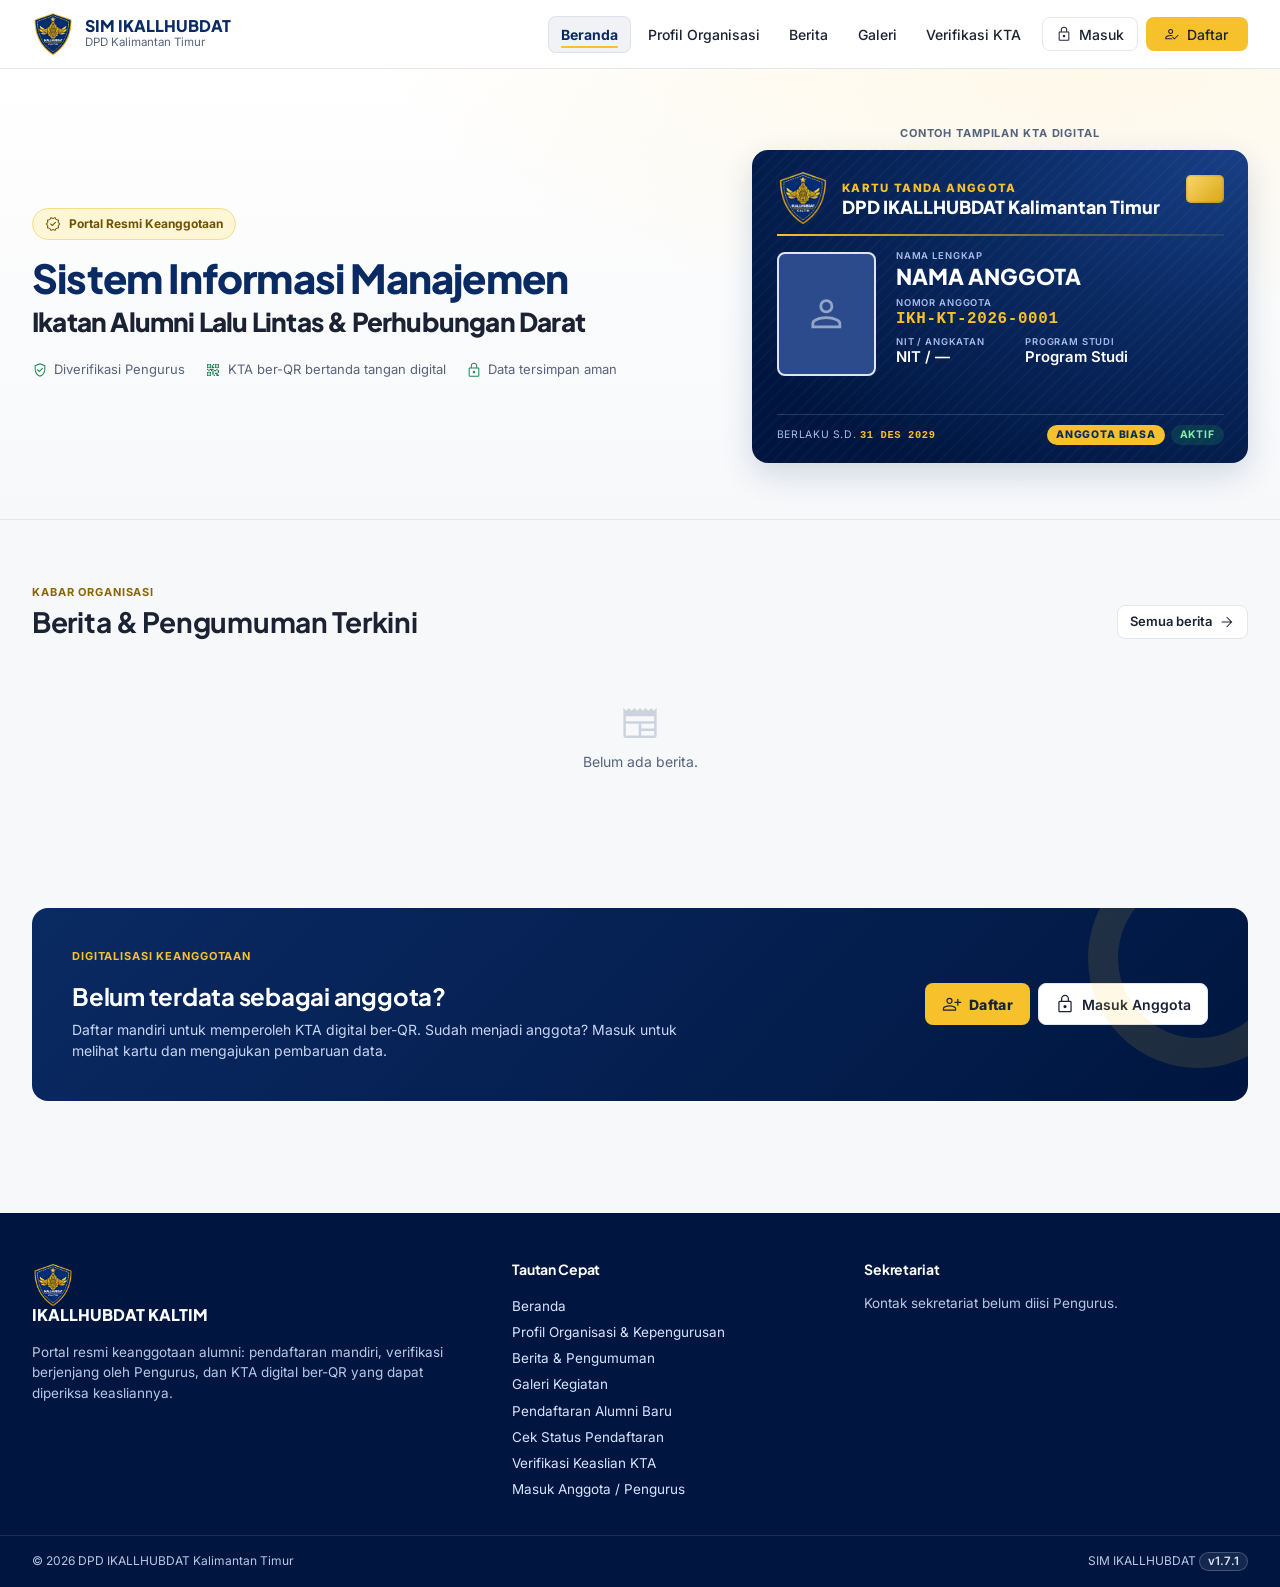
==== commit 5a471277: "v1.7.1 Pas foto KTA tampil utuh" ====
--- a/index.html
+++ b/index.html
@@ -19,16 +19,16 @@
 <link rel="preconnect" href="https://fonts.gstatic.com" crossorigin>
 <link rel="dns-prefetch" href="https://drive.google.com">
 <link rel="stylesheet" href="https://fonts.googleapis.com/css2?family=Inter:wght@400;500;600;700&family=Plus+Jakarta+Sans:wght@600;700;800&display=swap">
-<link rel="stylesheet" href="./css/style.css?v=1.7.0">
+<link rel="stylesheet" href="./css/style.css?v=1.7.1">
 <style>.boot{min-height:100vh;display:grid;place-items:center;background:#F7F8FA;font-family:system-ui,sans-serif;color:#55647C}.boot b{display:block;color:#0A2A63;font-size:18px;margin-top:12px;text-align:center}.boot i{display:block;width:44px;height:44px;margin:auto;border:4px solid #0A2A63;border-right-color:#F6C12B;border-radius:50%;animation:putar .8s linear infinite}@keyframes putar{to{transform:rotate(360deg)}}</style>
 </head>
 <body>
 <svg xmlns="http://www.w3.org/2000/svg" style="display:none" aria-hidden="true"><symbol id="i-account_tree" viewBox="0 -960 960 960"><path d="M604-120v-125H450v-410h-93v130H80v-315h277v125h247v-125h276v315H604v-130h-94v350h94v-130h276v315H604ZM140-780v195-195Zm524 405v195-195Zm0-405v195-195Zm0 195h156v-195H664v195Zm0 405h156v-195H664v195ZM140-585h157v-195H140v195Z"/></symbol><symbol id="i-add" viewBox="0 -960 960 960"><path d="M450-450H200v-60h250v-250h60v250h250v60H510v250h-60v-250Z"/></symbol><symbol id="i-add_photo_alternate" viewBox="0 -960 960 960"><path d="M480-480ZM180-120q-24 0-42-18t-18-42v-600q0-24 18-42t42-18h365v60H180v600h600v-365h60v365q0 24-18 42t-42 18H180Zm60-162h480L576-474 449-307l-94-124-115 149Zm453-323v-87h-88v-60h88v-88h60v88h87v60h-87v87h-60Z"/></symbol><symbol id="i-admin_panel_settings" viewBox="0 -960 960 960"><path d="M734.88-289Q753-308 753-333.88q0-25.88-18.12-44t-44-18.12Q665-396 646-377.88q-19 18.12-19 44T646-289q19 19 44.88 19 25.88 0 44-19ZM689.5-145q33.5 0 60.5-14t46-40q-26-14-51.96-21t-54-7q-28.04 0-54.54 7T584-199q19 26 45.5 40t60 14ZM480-80q-138-32-229-156.5T160-522v-239l320-120 320 120v270q-14-7-30-12.5t-30-7.5v-208l-260-96-260 96v197q0 76 24.5 140T307-269.5q38 48.5 84 80.5t89 46q6 12 18 27t20 23q-9 5-19 7.5T480-80Zm212.5 0Q615-80 560-135.5T505-267q0-78.43 54.99-133.72Q614.98-456 693-456q77 0 132.5 55.28Q881-345.43 881-267q0 76-55.5 131.5T692.5-80ZM480-479Z"/></symbol><symbol id="i-album" viewBox="0 -960 960 960"><path d="M480-316q70 0 120-47.5T650-480q0-71-49.5-120.5T480-650q-69 0-116.5 50T316-480q0 69 47.5 116.5T480-316Zm-28.5-135.5Q440-463 440-480t11.5-28.5Q463-520 480-520t28.5 11.5Q520-497 520-480t-11.5 28.5Q497-440 480-440t-28.5-11.5ZM480-80q-82 0-155-31.5t-127.5-86Q143-252 111.5-325T80-480q0-83 31.5-156t86-127Q252-817 325-848.5T480-880q83 0 156 31.5T763-763q54 54 85.5 127T880-480q0 82-31.5 155T763-197.5q-54 54.5-127 86T480-80Zm0-60q142 0 241-99.5T820-480q0-142-99-241t-241-99q-141 0-240.5 99T140-480q0 141 99.5 240.5T480-140Zm0-340Z"/></symbol><symbol id="i-arrow_back" viewBox="0 -960 960 960"><path d="m274-450 248 248-42 42-320-320 320-320 42 42-248 248h526v60H274Z"/></symbol><symbol id="i-arrow_forward" viewBox="0 -960 960 960"><path d="M686-450H160v-60h526L438-758l42-42 320 320-320 320-42-42 248-248Z"/></symbol><symbol id="i-autorenew" viewBox="0 -960 960 960"><path d="M196-331q-20-36-28-72.5t-8-74.5q0-131 94.5-225.5T480-798h43l-80-80 39-39 149 149-149 149-40-40 79-79h-41q-107 0-183.5 76.5T220-478q0 29 5.5 55t13.5 49l-43 43ZM476-40 327-189l149-149 39 39-80 80h45q107 0 183.5-76.5T740-479q0-29-5-55t-15-49l43-43q20 36 28.5 72.5T800-479q0 131-94.5 225.5T480-159h-45l80 80-39 39Z"/></symbol><symbol id="i-badge" viewBox="0 -960 960 960"><path d="M140-80q-24 0-42-18t-18-42v-480q0-24 18-42t42-18h250v-140q0-24 18-42t42-18h60q24 0 42 18t18 42v140h250q24 0 42 18t18 42v480q0 24-18 42t-42 18H140Zm0-60h680v-480H570v30q0 28-18 44t-42 16h-60q-24 0-42-16t-18-44v-30H140v480Zm92-107h239v-14q0-18-9-32t-23-19q-32-11-50-14.5t-35-3.5q-19 0-40.5 4.5T265-312q-15 5-24 19t-9 32v14Zm336-67h170v-50H568v50Zm-175.5-65.5Q408-395 408-418t-15.5-38.5Q377-472 354-472t-38.5 15.5Q300-441 300-418t15.5 38.5Q331-364 354-364t38.5-15.5ZM568-427h170v-50H568v50ZM450-590h60v-230h-60v230Zm30 210Z"/></symbol><symbol id="i-block" viewBox="0 -960 960 960"><path d="M324-111.5Q251-143 197-197t-85.5-127Q80-397 80-480t31.5-156Q143-709 197-763t127-85.5Q397-880 480-880t156 31.5Q709-817 763-763t85.5 127Q880-563 880-480t-31.5 156Q817-251 763-197t-127 85.5Q563-80 480-80t-156-31.5ZM480-140q61.01 0 117.51-20.5Q654-181 699-220L220-699q-38 46-59 102.17T140-480q0 142.37 98.81 241.19Q337.63-140 480-140Zm259-121q37-45 59-101.49 22-56.5 22-117.51 0-142.38-98.81-241.19T480-820q-60.66 0-116.83 21T261-739l478 478ZM480-480Z"/></symbol><symbol id="i-bolt" viewBox="0 -960 960 960"><path d="m393-165 279-335H492l36-286-253 366h154l-36 255Zm-73 85 40-280H160l360-520h80l-40 320h240L400-80h-80Zm154-396Z"/></symbol><symbol id="i-calendar_month" viewBox="0 -960 960 960"><path d="M180-80q-24 0-42-18t-18-42v-620q0-24 18-42t42-18h65v-60h65v60h340v-60h65v60h65q24 0 42 18t18 42v620q0 24-18 42t-42 18H180Zm0-60h600v-430H180v430Zm0-490h600v-130H180v130Zm0 0v-130 130Zm300 230q-17 0-28.5-11.5T440-440q0-17 11.5-28.5T480-480q17 0 28.5 11.5T520-440q0 17-11.5 28.5T480-400Zm-188.5-11.5Q280-423 280-440t11.5-28.5Q303-480 320-480t28.5 11.5Q360-457 360-440t-11.5 28.5Q337-400 320-400t-28.5-11.5ZM640-400q-17 0-28.5-11.5T600-440q0-17 11.5-28.5T640-480q17 0 28.5 11.5T680-440q0 17-11.5 28.5T640-400ZM480-240q-17 0-28.5-11.5T440-280q0-17 11.5-28.5T480-320q17 0 28.5 11.5T520-280q0 17-11.5 28.5T480-240Zm-188.5-11.5Q280-263 280-280t11.5-28.5Q303-320 320-320t28.5 11.5Q360-297 360-280t-11.5 28.5Q337-240 320-240t-28.5-11.5ZM640-240q-17 0-28.5-11.5T600-280q0-17 11.5-28.5T640-320q17 0 28.5 11.5T680-280q0 17-11.5 28.5T640-240Z"/></symbol><symbol id="i-call" viewBox="0 -960 960 960"><path d="M795-120q-116 0-236.5-56T335-335Q232-438 176-558.5T120-795q0-19.29 12.86-32.14Q145.71-840 165-840h140q14 0 24 10t14 25l26.93 125.64Q372-665 369.5-653.5t-10.73 19.73L259-533q26 44 55 82t64 72q37 38 78 69.5t86 55.5l95-98q10-11 23.15-15 13.15-4 25.85-2l119 26q15 4 25 16.04 10 12.05 10 26.96v135q0 19.29-12.86 32.14Q814.29-120 795-120ZM229-588l81-82-23-110H180q2 42 13.5 88.5T229-588Zm369 363q41 19 89 31t93 14v-107l-103-21-79 83ZM229-588Zm369 363Z"/></symbol><symbol id="i-campaign" viewBox="0 -960 960 960"><path d="M730-450v-60h150v60H730Zm50 290-121-90 36-48 121 90-36 48Zm-82-503-36-48 118-89 36 48-118 89ZM210-200v-160h-70q-24.75 0-42.37-17.63Q80-395.25 80-420v-120q0-24.75 17.63-42.38Q115.25-600 140-600h180l200-120v480L320-360h-50v160h-60Zm250-146v-268l-124 74H140v120h196l124 74Zm100 0v-268q27 24 43.5 58.5T620-480q0 41-16.5 75.5T560-346ZM300-480Z"/></symbol><symbol id="i-cancel" viewBox="0 -960 960 960"><path d="m330-288 150-150 150 150 42-42-150-150 150-150-42-42-150 150-150-150-42 42 150 150-150 150 42 42ZM480-80q-82 0-155-31.5t-127.5-86Q143-252 111.5-325T80-480q0-83 31.5-156t86-127Q252-817 325-848.5T480-880q83 0 156 31.5T763-763q54 54 85.5 127T880-480q0 82-31.5 155T763-197.5q-54 54.5-127 86T480-80Zm0-60q142 0 241-99.5T820-480q0-142-99-241t-241-99q-141 0-240.5 99T140-480q0 141 99.5 240.5T480-140Zm0-340Z"/></symbol><symbol id="i-chat" viewBox="0 -960 960 960"><path d="M240-399h313v-60H240v60Zm0-130h480v-60H240v60Zm0-130h480v-60H240v60ZM80-80v-740q0-24 18-42t42-18h680q24 0 42 18t18 42v520q0 24-18 42t-42 18H240L80-80Zm134-220h606v-520H140v600l74-80Zm-74 0v-520 520Z"/></symbol><symbol id="i-check" viewBox="0 -960 960 960"><path d="M378-246 154-470l43-43 181 181 384-384 43 43-427 427Z"/></symbol><symbol id="i-check_circle" viewBox="0 -960 960 960"><path d="m421-298 283-283-46-45-237 237-120-120-45 45 165 166Zm59 218q-82 0-155-31.5t-127.5-86Q143-252 111.5-325T80-480q0-83 31.5-156t86-127Q252-817 325-848.5T480-880q83 0 156 31.5T763-763q54 54 85.5 127T880-480q0 82-31.5 155T763-197.5q-54 54.5-127 86T480-80Zm0-60q142 0 241-99.5T820-480q0-142-99-241t-241-99q-141 0-240.5 99T140-480q0 141 99.5 240.5T480-140Zm0-340Z"/></symbol><symbol id="i-chevron_left" viewBox="0 -960 960 960"><path d="M561-240 320-481l241-241 43 43-198 198 198 198-43 43Z"/></symbol><symbol id="i-chevron_right" viewBox="0 -960 960 960"><path d="M530-481 332-679l43-43 241 241-241 241-43-43 198-198Z"/></symbol><symbol id="i-close" viewBox="0 -960 960 960"><path d="m249-207-42-42 231-231-231-231 42-42 231 231 231-231 42 42-231 231 231 231-42 42-231-231-231 231Z"/></symbol><symbol id="i-cloud_off" viewBox="0 -960 960 960"><path d="M818-56 703-171H248q-88 0-148-59T40-377q0-80 50.5-134T217-577q2-14 6.5-31.5T236-640L70-806l42-42L861-99l-43 43ZM248-231h397L285-591q-11 15-14.5 34t-3.5 37h-19q-62 0-105 39.5t-43 101q0 61.5 43 105T248-231Zm216-181Zm390 210-47-47q25-17 39-38t14-50q0-43-31-73.5T755-441h-67v-81q0-88-61-147.5T478.47-729q-28.47 0-60.97 9T358-691l-42-42q36-29 77.5-42.5T478-789q111 0 190.5 79T748-520v21q72-1 122 45t50 117q0 35-16.5 73.5T854-202ZM583-470Z"/></symbol><symbol id="i-compare_arrows" viewBox="0 -960 960 960"><path d="m317-160-42-42 121-121H80v-60h316L275-504l42-42 193 193-193 193Zm326-254L450-607l193-193 42 42-121 121h316v60H564l121 121-42 42Z"/></symbol><symbol id="i-contacts" viewBox="0 -960 960 960"><path d="M144-40v-60h672v60H144Zm0-820v-60h672v60H144Zm336 416q50 0 84-34t34-84q0-50-34-84t-84-34q-50 0-84 34t-34 84q0 50 34 84t84 34ZM132-160q-24 0-42-18t-18-42v-520q0-26 18-43t42-17h696q24 0 42 18t18 42v520q0 24-18 42t-42 18H132Zm88-60q51-63 121-94.5T479.5-346q68.5 0 140 31.5T740-220h88v-520H132v520h88Zm94 0h334q-31-30-72.5-48T480-286q-54 0-94.5 18T314-220Zm125.5-301Q423-538 423-562t16.34-41q16.34-17 40.5-17t40.66 17q16.5 17 16.5 41t-16.34 41q-16.34 17-40.5 17t-40.66-17Zm40.5 41Z"/></symbol><symbol id="i-content_copy" viewBox="0 -960 960 960"><path d="M300-200q-24 0-42-18t-18-42v-560q0-24 18-42t42-18h440q24 0 42 18t18 42v560q0 24-18 42t-42 18H300Zm0-60h440v-560H300v560ZM180-80q-24 0-42-18t-18-42v-620h60v620h500v60H180Zm120-180v-560 560Z"/></symbol><symbol id="i-create_new_folder" viewBox="0 -960 960 960"><path d="M550-320h60v-90h90v-60h-90v-90h-60v90h-90v60h90v90ZM140-160q-24 0-42-18.5T80-220v-520q0-23 18-41.5t42-18.5h281l60 60h339q23 0 41.5 18.5T880-680v460q0 23-18.5 41.5T820-160H140Zm0-60h680v-460H456l-60-60H140v520Zm0 0v-520 520Z"/></symbol><symbol id="i-dashboard" viewBox="0 -960 960 960"><path d="M510-570v-270h330v270H510ZM120-450v-390h330v390H120Zm390 330v-390h330v390H510Zm-390 0v-270h330v270H120Zm60-390h210v-270H180v270Zm390 330h210v-270H570v270Zm0-450h210v-150H570v150ZM180-180h210v-150H180v150Zm210-330Zm180-120Zm0 180ZM390-330Z"/></symbol><symbol id="i-delete" viewBox="0 -960 960 960"><path d="M261-120q-24.75 0-42.37-17.63Q201-155.25 201-180v-570h-41v-60h188v-30h264v30h188v60h-41v570q0 24-18 42t-42 18H261Zm438-630H261v570h438v-570ZM367-266h60v-399h-60v399Zm166 0h60v-399h-60v399ZM261-750v570-570Z"/></symbol><symbol id="i-description" viewBox="0 -960 960 960"><path d="M319-250h322v-60H319v60Zm0-170h322v-60H319v60ZM220-80q-24 0-42-18t-18-42v-680q0-24 18-42t42-18h361l219 219v521q0 24-18 42t-42 18H220Zm331-554v-186H220v680h520v-494H551ZM220-820v186-186 680-680Z"/></symbol><symbol id="i-domain" viewBox="0 -960 960 960"><path d="M80-120v-720h390v165h410v555H80Zm60-60h105v-105H140v105Zm0-165h105v-105H140v105Zm0-165h105v-105H140v105Zm0-165h105v-105H140v105Zm165 495h105v-105H305v105Zm0-165h105v-105H305v105Zm0-165h105v-105H305v105Zm0-165h105v-105H305v105Zm165 495h350v-435H470v105h80v60h-80v105h80v60h-80v105Zm185-270v-60h60v60h-60Zm0 165v-60h60v60h-60Z"/></symbol><symbol id="i-download" viewBox="0 -960 960 960"><path d="M480-313 287-506l43-43 120 120v-371h60v371l120-120 43 43-193 193ZM220-160q-24 0-42-18t-18-42v-143h60v143h520v-143h60v143q0 24-18 42t-42 18H220Z"/></symbol><symbol id="i-drive_file_move" viewBox="0 -960 960 960"><path d="m526-410-75 75 42 42 147-147-147-147-42 42 75 75H320v60h206ZM140-160q-24 0-42-18.5T80-220v-520q0-23 18-41.5t42-18.5h281l60 60h339q23 0 41.5 18.5T880-680v460q0 23-18.5 41.5T820-160H140Zm0-60h680v-460H456l-60-60H140v520Zm0 0v-520 520Z"/></symbol><symbol id="i-edit" viewBox="0 -960 960 960"><path d="M180-180h44l472-471-44-44-472 471v44Zm-60 60v-128l575-574q8-8 19-12.5t23-4.5q11 0 22 4.5t20 12.5l44 44q9 9 13 20t4 22q0 11-4.5 22.5T823-694L248-120H120Zm659-617-41-41 41 41Zm-105 64-22-22 44 44-22-22Z"/></symbol><symbol id="i-edit_note" viewBox="0 -960 960 960"><path d="M160-410v-60h300v60H160Zm0-165v-60h470v60H160Zm0-165v-60h470v60H160Zm360 580v-123l221-220q9-9 20-13t22-4q12 0 23 4.5t20 13.5l37 37q9 9 13 20t4 22q0 11-4.5 22.5T862.09-380L643-160H520Zm300-263-37-37 37 37ZM580-220h38l121-122-18-19-19-18-122 121v38Zm141-141-19-18 37 37-18-19Z"/></symbol><symbol id="i-error" viewBox="0 -960 960 960"><path d="M503.5-289.48q9.5-9.48 9.5-23.5t-9.48-23.52q-9.48-9.5-23.5-9.5t-23.52 9.48q-9.5 9.48-9.5 23.5t9.48 23.52q9.48 9.5 23.5 9.5t23.52-9.48ZM453-433h60v-253h-60v253Zm27.27 353q-82.74 0-155.5-31.5Q252-143 197.5-197.5t-86-127.34Q80-397.68 80-480.5t31.5-155.66Q143-709 197.5-763t127.34-85.5Q397.68-880 480.5-880t155.66 31.5Q709-817 763-763t85.5 127Q880-563 880-480.27q0 82.74-31.5 155.5Q817-252 763-197.68q-54 54.31-127 86Q563-80 480.27-80Zm.23-60Q622-140 721-239.5t99-241Q820-622 721.19-721T480-820q-141 0-240.5 98.81T140-480q0 141 99.5 240.5t241 99.5Zm-.5-340Z"/></symbol><symbol id="i-event" viewBox="0 -960 960 960"><path d="M528-248.18q-28-28.19-28-69Q500-358 528.18-386q28.19-28 69-28Q638-414 666-385.82q28 28.19 28 69Q694-276 665.82-248q-28.19 28-69 28Q556-220 528-248.18ZM180-80q-24 0-42-18t-18-42v-620q0-24 18-42t42-18h65v-60h65v60h340v-60h65v60h65q24 0 42 18t18 42v620q0 24-18 42t-42 18H180Zm0-60h600v-430H180v430Zm0-490h600v-130H180v130Zm0 0v-130 130Z"/></symbol><symbol id="i-event_available" viewBox="0 -960 960 960"><path d="M433-228 295-365l42-42 96 94 184-184 42 43-226 226ZM180-80q-24 0-42-18t-18-42v-620q0-24 18-42t42-18h65v-60h65v60h340v-60h65v60h65q24 0 42 18t18 42v620q0 24-18 42t-42 18H180Zm0-60h600v-430H180v430Zm0-490h600v-130H180v130Zm0 0v-130 130Z"/></symbol><symbol id="i-event_busy" viewBox="0 -960 960 960"><path d="m381-218-43-43 100-99-100-99 43-43 99 100 99-100 43 43-100 99 100 99-43 43-99-100-99 100ZM180-80q-24 0-42-18t-18-42v-620q0-24 18-42t42-18h65v-60h65v60h340v-60h65v60h65q24 0 42 18t18 42v620q0 24-18 42t-42 18H180Zm0-60h600v-430H180v430Zm0-490h600v-130H180v130Zm0 0v-130 130Z"/></symbol><symbol id="i-fact_check" viewBox="0 -960 960 960"><path d="M132-120q-24 0-42-18t-18-42v-600q0-24 18-42t42-18h696q24 0 42 18t18 42v600q0 24-18 42t-42 18H132Zm0-60h696v-600H132v600Zm68-100h200v-80H200v80Zm382-80 198-198-57-57-141 142-57-57-56 57 113 113Zm-382-80h200v-80H200v80Zm0-160h200v-80H200v80Zm-68 420v-600 600Z"/></symbol><symbol id="i-flip" viewBox="0 -960 960 960"><path d="M349-120H180q-24.75 0-42.37-17.63Q120-155.25 120-180v-600q0-24.75 17.63-42.38Q155.25-840 180-840h169v60H180v600h169v60Zm103 80v-880h60v880h-60Zm163-80v-60h60v60h-60Zm0-660v-60h60v60h-60Zm165 660v-60h60q0 25-17.62 42.5Q804.75-120 780-120Zm0-165v-60h60v60h-60Zm0-165v-60h60v60h-60Zm0-165v-60h60v60h-60Zm0-165v-60q24.75 0 42.38 17.62Q840-804.75 840-780h-60Z"/></symbol><symbol id="i-folder_open" viewBox="0 -960 960 960"><path d="M140-160q-23 0-41.5-18.5T80-220v-520q0-23 18.5-41.5T140-800h281l60 60h339q23 0 41.5 18.5T880-680H455l-60-60H140v520l102-400h698L833-206q-6 24-22 35t-41 11H140Zm63-60h572l84-340H287l-84 340Zm0 0 84-340-84 340Zm-63-460v-60 60Z"/></symbol><symbol id="i-forum" viewBox="0 -960 960 960"><path d="M880-81 721-240H300q-24.75 0-42.37-17.63Q240-275.25 240-300v-80h440q24.75 0 42.38-17.63Q740-415.25 740-440v-280h80q24.75 0 42.38 17.62Q880-684.75 880-660v579ZM140-425l75-75h405v-320H140v395ZM80-280v-540q0-24.75 17.63-42.38Q115.25-880 140-880h480q24.75 0 42.38 17.62Q680-844.75 680-820v320q0 24.75-17.62 42.37Q644.75-440 620-440H240L80-280Zm60-220v-320 320Z"/></symbol><symbol id="i-fullscreen" viewBox="0 -960 960 960"><path d="M120-120v-193h60v133h133v60H120Zm527 0v-60h133v-133h60v193H647ZM120-647v-193h193v60H180v133h-60Zm660 0v-133H647v-60h193v193h-60Z"/></symbol><symbol id="i-groups" viewBox="0 -960 960 960"><path d="M0-240v-53q0-38.57 41.5-62.78Q83-380 150.38-380q12.16 0 23.39.5t22.23 2.15q-8 17.35-12 35.17-4 17.81-4 37.18v65H0Zm240 0v-65q0-32 17.5-58.5T307-410q32-20 76.5-30t96.5-10q53 0 97.5 10t76.5 30q32 20 49 46.5t17 58.5v65H240Zm540 0v-65q0-19.86-3.5-37.43T765-377.27q11-1.73 22.17-2.23 11.17-.5 22.83-.5 67.5 0 108.75 23.77T960-293v53H780Zm-480-60h360v-6q0-37-50.5-60.5T480-390q-79 0-129.5 23.5T300-305v5ZM149.57-410q-28.57 0-49.07-20.56Q80-451.13 80-480q0-29 20.56-49.5Q121.13-550 150-550q29 0 49.5 20.5t20.5 49.93q0 28.57-20.5 49.07T149.57-410Zm660 0q-28.57 0-49.07-20.56Q740-451.13 740-480q0-29 20.56-49.5Q781.13-550 810-550q29 0 49.5 20.5t20.5 49.93q0 28.57-20.5 49.07T809.57-410ZM480-480q-50 0-85-35t-35-85q0-51 35-85.5t85-34.5q51 0 85.5 34.5T600-600q0 50-34.5 85T480-480Zm.35-60Q506-540 523-557.35t17-43Q540-626 522.85-643t-42.5-17q-25.35 0-42.85 17.15t-17.5 42.5q0 25.35 17.35 42.85t43 17.5ZM480-300Zm0-300Z"/></symbol><symbol id="i-help" viewBox="0 -960 960 960"><path d="M511-258q11-11 11-27t-11-27q-11-11-27-11t-27 11q-11 11-11 27t11 27q11 11 27 11t27-11Zm-62-135h59q0-26 6.5-47.5T555-490q31-26 44-51t13-55q0-53-34.5-85T486-713q-49 0-86.5 24.5T345-621l53 20q11-28 33-43.5t52-15.5q34 0 55 18.5t21 47.5q0 22-13 41.5T508-512q-30 26-44.5 51.5T449-393Zm31 313q-82 0-155-31.5t-127.5-86Q143-252 111.5-325T80-480q0-83 31.5-156t86-127Q252-817 325-848.5T480-880q83 0 156 31.5T763-763q54 54 85.5 127T880-480q0 82-31.5 155T763-197.5q-54 54.5-127 86T480-80Zm0-60q142 0 241-99.5T820-480q0-142-99-241t-241-99q-141 0-240.5 99T140-480q0 141 99.5 240.5T480-140Zm0-340Z"/></symbol><symbol id="i-hide" viewBox="0 -960 960 960"><path d="m162-120-42-42 214-214H216v-60h220v220h-60v-118L162-120Zm363-405v-220h60v118l213-213 42 42-213 213h118v60H525Z"/></symbol><symbol id="i-history" viewBox="0 -960 960 960"><path d="M477-120q-149 0-253-105.5T120-481h60q0 125 86 213t211 88q127 0 215-89t88-216q0-124-89-209.5T477-780q-68 0-127.5 31T246-667h105v60H142v-208h60v106q52-61 123.5-96T477-840q75 0 141 28t115.5 76.5Q783-687 811.5-622T840-482q0 75-28.5 141t-78 115Q684-177 618-148.5T477-120Zm128-197L451-469v-214h60v189l137 134-43 43Z"/></symbol><symbol id="i-home" viewBox="0 -960 960 960"><path d="M220-180h150v-250h220v250h150v-390L480-765 220-570v390Zm-60 60v-480l320-240 320 240v480H530v-250H430v250H160Zm320-353Z"/></symbol><symbol id="i-hourglass_top" viewBox="0 -960 960 960"><path d="M308-140h344v-127q0-72-50-121.5T480-438q-72 0-122 49.5T308-267v127ZM160-80v-60h88v-127q0-71 40-129t106-84q-66-27-106-85t-40-129v-126h-88v-60h640v60h-88v126q0 71-40 129t-106 85q66 26 106 84t40 129v127h88v60H160Z"/></symbol><symbol id="i-how_to_reg" viewBox="0 -960 960 960"><path d="M80-160v-94q0-34 17-62.5t51-43.5q72-32 132-46t120-14q29 0 61.5 3.5T528-404l-49 49q-20-2-39.5-3.5T400-360q-58 0-105.5 10.5T172-306q-17 8-24.5 23t-7.5 29v34h319l60 60H80Zm545 16L484-285l42-42 99 99 213-213 42 42-255 255ZM292-524q-42-42-42-108t42-108q42-42 108-42t108 42q42 42 42 108t-42 108q-42 42-108 42t-108-42Zm167 304Zm5.5-347.5Q490-593 490-632t-25.5-64.5Q439-722 400-722t-64.5 25.5Q310-671 310-632t25.5 64.5Q361-542 400-542t64.5-25.5ZM400-632Z"/></symbol><symbol id="i-image" viewBox="0 -960 960 960"><path d="M180-120q-24 0-42-18t-18-42v-600q0-24 18-42t42-18h600q24 0 42 18t18 42v600q0 24-18 42t-42 18H180Zm0-60h600v-600H180v600Zm56-97h489L578-473 446-302l-93-127-117 152Zm-56 97v-600 600Z"/></symbol><symbol id="i-info" viewBox="0 -960 960 960"><path d="M453-280h60v-240h-60v240Zm50.5-323.2q9.5-9.2 9.5-22.8 0-14.45-9.48-24.22-9.48-9.78-23.5-9.78t-23.52 9.78Q447-640.45 447-626q0 13.6 9.48 22.8 9.48 9.2 23.5 9.2t23.52-9.2ZM480.27-80q-82.74 0-155.5-31.5Q252-143 197.5-197.5t-86-127.34Q80-397.68 80-480.5t31.5-155.66Q143-709 197.5-763t127.34-85.5Q397.68-880 480.5-880t155.66 31.5Q709-817 763-763t85.5 127Q880-563 880-480.27q0 82.74-31.5 155.5Q817-252 763-197.68q-54 54.31-127 86Q563-80 480.27-80Zm.23-60Q622-140 721-239.5t99-241Q820-622 721.19-721T480-820q-141 0-240.5 98.81T140-480q0 141 99.5 240.5t241 99.5Zm-.5-340Z"/></symbol><symbol id="i-input" viewBox="0 -960 960 960"><path d="M140-160q-24 0-42-18t-18-42v-169h60v169h680v-520H140v171H80v-171q0-24 18-42t42-18h680q24 0 42 18t18 42v520q0 24-18 42t-42 18H140Zm319-143-43-43 103-103H80v-60h439L416-612l43-43 176 176-176 176Z"/></symbol><symbol id="i-inventory_2" viewBox="0 -960 960 960"><path d="M180-80q-24.75 0-42.37-17.63Q120-115.25 120-140v-483q-17-6-28.5-21.39T80-680v-140q0-24.75 17.63-42.38Q115.25-880 140-880h680q24.75 0 42.38 17.62Q880-844.75 880-820v140q0 20.22-11.5 35.61T840-623v483q0 24.75-17.62 42.37Q804.75-80 780-80H180Zm0-540v480h600v-480H180Zm-40-60h680v-140H140v140Zm220 260h240v-60H360v60Zm120 40Z"/></symbol><symbol id="i-key" viewBox="0 -960 960 960"><path d="M232-432q-20-20-20-48t20-48q20-20 48-20t48 20q20 20 20 48t-20 48q-20 20-48 20t-48-20Zm48 192q-100 0-170-70T40-480q0-100 70-170t170-70q72 0 126 34t85 103h356l113 113-167 153-88-64-88 64-75-60h-51q-25 60-78.5 98.5T280-240Zm0-60q58 0 107-38.5t63-98.5h114l54 45 88-63 82 62 85-79-51-51H450q-12-56-60-96.5T280-660q-75 0-127.5 52.5T100-480q0 75 52.5 127.5T280-300Z"/></symbol><symbol id="i-label" viewBox="0 -960 960 960"><path d="M140-160q-24.75 0-42.37-17.63Q80-195.25 80-220v-520q0-24.75 17.63-42.38Q115.25-800 140-800h471q14.25 0 27 6.37 12.75 6.38 21 17.63l222 296-221 296q-8.25 11.25-21 17.62-12.75 6.38-27 6.38H140Zm0-60h471l195-260-195-260H140v520Zm236-260Z"/></symbol><symbol id="i-landscape" viewBox="0 -960 960 960"><path d="m40-240 240-320 195 260h325L560-619 435-453l-38-50 163-217 360 480H40Zm510-60Zm-390 0h240L280-460 160-300Zm0 0h240-240Z"/></symbol><symbol id="i-link" viewBox="0 -960 960 960"><path d="M450-280H280q-83 0-141.5-58.5T80-480q0-83 58.5-141.5T280-680h170v60H280q-58.33 0-99.17 40.76-40.83 40.77-40.83 99Q140-422 180.83-381q40.84 41 99.17 41h170v60ZM325-450v-60h310v60H325Zm185 170v-60h170q58.33 0 99.17-40.76 40.83-40.77 40.83-99Q820-538 779.17-579q-40.84-41-99.17-41H510v-60h170q83 0 141.5 58.5T880-480q0 83-58.5 141.5T680-280H510Z"/></symbol><symbol id="i-link_off" viewBox="0 -960 960 960"><path d="m750-291-49-49q51-10 85-48t34-89q0-58-41-99t-99-41H525v-60h155q83 0 141.5 58.5T880-477q0 62-36 112t-94 74ZM594-447l-60-60h101v60h-41ZM814-56 63-807l43-43L857-99l-43 43ZM450-280H280q-83 0-141.5-58.5T80-480q0-72 44.5-127T238-676l56 56h-14q-58 0-99 41t-41 99q0 58 41 99t99 41h170v60ZM325-450v-60h79l60 60H325Z"/></symbol><symbol id="i-location_on" viewBox="0 -960 960 960"><path d="M529.5-510.5Q550-531 550-560t-20.5-49.5Q509-630 480-630t-49.5 20.5Q410-589 410-560t20.5 49.5Q451-490 480-490t49.5-20.5ZM480-159q133-121 196.5-219.5T740-552q0-118-75.5-193T480-820q-109 0-184.5 75T220-552q0 75 65 173.5T480-159Zm0 79Q319-217 239.5-334.5T160-552q0-150 96.5-239T480-880q127 0 223.5 89T800-552q0 100-79.5 217.5T480-80Zm0-480Z"/></symbol><symbol id="i-lock" viewBox="0 -960 960 960"><path d="M220-80q-24.75 0-42.37-17.63Q160-115.25 160-140v-434q0-24.75 17.63-42.38Q195.25-634 220-634h70v-96q0-78.85 55.61-134.42Q401.21-920 480.11-920q78.89 0 134.39 55.58Q670-808.85 670-730v96h70q24.75 0 42.38 17.62Q800-598.75 800-574v434q0 24.75-17.62 42.37Q764.75-80 740-80H220Zm0-60h520v-434H220v434Zm314.5-162.03Q557-324.06 557-355q0-30-22.67-54.5t-54.5-24.5q-31.83 0-54.33 24.5t-22.5 55q0 30.5 22.67 52.5t54.5 22q31.83 0 54.33-22.03ZM350-634h260v-96q0-54.17-37.88-92.08-37.88-37.92-92-37.92T388-822.08q-38 37.91-38 92.08v96ZM220-140v-434 434Z"/></symbol><symbol id="i-lock_reset" viewBox="0 -960 960 960"><path d="M480-80q-88 0-164-35t-130.5-94q-54.5-59-83-138T81-513h61q-7 75 16 142.5t69.5 119Q274-200 339-169.5T480-139q142 0 241-99t99-241q0-142-99-241t-241-99q-100 0-180.5 51.5T177-633h129v60H80v-227h60v109q54-86 142.5-137.5T480-880q83 0 156 31.5T763-763q54 54 85.5 127T880-480q0 83-31.5 156T763-197q-54 54-127 85.5T480-80Zm-80-245q-14 0-24.5-10.5T365-360v-120q0-14 11.5-24.5T405-515v-45q0-31 22-53t53-22q31 0 53 22t22 53v45q17 0 28.5 10.5T595-480v120q0 14-10.5 24.5T560-325H400Zm35-190h90v-45q0-19-13-32t-32-13q-19 0-32 13t-13 32v45Z"/></symbol><symbol id="i-login" viewBox="0 -960 960 960"><path d="M481-120v-60h299v-600H481v-60h299q24 0 42 18t18 42v600q0 24-18 42t-42 18H481Zm-55-185-43-43 102-102H120v-60h363L381-612l43-43 176 176-174 174Z"/></symbol><symbol id="i-logout" viewBox="0 -960 960 960"><path d="M180-120q-24 0-42-18t-18-42v-600q0-24 18-42t42-18h299v60H180v600h299v60H180Zm486-185-43-43 102-102H360v-60h363L621-612l43-43 176 176-174 174Z"/></symbol><symbol id="i-mail" viewBox="0 -960 960 960"><path d="M140-160q-24 0-42-18t-18-42v-520q0-24 18-42t42-18h680q24 0 42 18t18 42v520q0 24-18 42t-42 18H140Zm340-302L140-685v465h680v-465L480-462Zm0-60 336-218H145l335 218ZM140-685v-55 520-465Z"/></symbol><symbol id="i-manage_accounts" viewBox="0 -960 960 960"><path d="M292-527q-42-42-42-108t42-108q42-42 108-42t108 42q42 42 42 108t-42 108q-42 42-108 42t-108-42ZM80-164v-94q0-35 17.5-63t50.5-43q72-32 133.5-46T400-424h23q-6 14-9 27.5t-5 32.5h-9q-58 0-113.5 12.5T172-310q-16 8-24 22.5t-8 29.5v34h269q5 18 12 32.5t17 27.5H80Zm587 44-10-66q-17-5-34.5-14.5T593-222l-55 12-25-42 47-44q-2-9-2-25t2-25l-47-44 25-42 55 12q12-12 29.5-21.5T657-456l10-66h54l10 66q17 5 34.5 14.5T795-420l55-12 25 42-47 44q2 9 2 25t-2 25l47 44-25 42-55-12q-12 12-29.5 21.5T731-186l-10 66h-54Zm85-143q22-22 22-58t-22-58q-22-22-58-22t-58 22q-22 22-22 58t22 58q22 22 58 22t58-22ZM464.5-570.5Q490-596 490-635t-25.5-64.5Q439-725 400-725t-64.5 25.5Q310-674 310-635t25.5 64.5Q361-545 400-545t64.5-25.5ZM400-635Zm9 411Z"/></symbol><symbol id="i-map" viewBox="0 -960 960 960"><path d="m612-120-263-93-179 71q-17 9-33.5-1T120-173v-558q0-13 7.5-23t19.5-15l202-71 263 92 178-71q17-8 33.5 1.5T840-788v565q0 11-7.5 19T814-192l-202 72Zm-34-75v-505l-196-66v505l196 66Zm60 0 142-47v-512l-142 54v505Zm-458-12 142-54v-505l-142 47v512Zm458-493v505-505Zm-316-66v505-505Z"/></symbol><symbol id="i-menu" viewBox="0 -960 960 960"><path d="M120-240v-60h720v60H120Zm0-210v-60h720v60H120Zm0-210v-60h720v60H120Z"/></symbol><symbol id="i-menu_open" viewBox="0 -960 960 960"><path d="M120-240v-60h520v60H120Zm678-52L609-481l188-188 43 43-145 145 146 146-43 43ZM120-452v-60h400v60H120Zm0-208v-60h520v60H120Z"/></symbol><symbol id="i-merge" viewBox="0 -960 960 960"><path d="m256-120-42-42 196-196q24-24 32-44t8-59v-265l-90 90-42-42 162-162 162 162-42 42-90-90v265q0 39 8 59t32 44l196 196-42 42-224-224-224 224Z"/></symbol><symbol id="i-move_up" viewBox="0 -960 960 960"><path d="M320-160q-117 0-198.5-81.5T40-440q0-118 83.5-197.5T323-711l-86-86 43-43 160 160-160 160-43-43 89-89q-92-2-159 59.5T100-440q0 92 64 156t156 64h120v60H320Zm200-360v-280h360v280H520Zm0 360v-280h360v280H520Zm60-60h240v-160H580v160Z"/></symbol><symbol id="i-newspaper" viewBox="0 -960 960 960"><path d="M140-120q-24.75 0-42.37-17.63Q80-155.25 80-180v-660l67 67 66-67 67 67 67-67 66 67 67-67 67 67 66-67 67 67 67-67 66 67 67-67v660q0 24.75-17.62 42.37Q844.75-120 820-120H140Zm0-60h310v-280H140v280Zm370 0h310v-110H510v110Zm0-170h310v-110H510v110ZM140-520h680v-120H140v120Z"/></symbol><symbol id="i-notifications" viewBox="0 -960 960 960"><path d="M160-200v-60h80v-304q0-84 49.5-150.5T420-798v-22q0-25 17.5-42.5T480-880q25 0 42.5 17.5T540-820v22q81 17 130.5 83.5T720-564v304h80v60H160Zm320-302Zm0 422q-33 0-56.5-23.5T400-160h160q0 33-23.5 56.5T480-80ZM300-260h360v-304q0-75-52.5-127.5T480-744q-75 0-127.5 52.5T300-564v304Z"/></symbol><symbol id="i-open_in_new" viewBox="0 -960 960 960"><path d="M180-120q-24 0-42-18t-18-42v-600q0-24 18-42t42-18h279v60H180v600h600v-279h60v279q0 24-18 42t-42 18H180Zm202-219-42-43 398-398H519v-60h321v321h-60v-218L382-339Z"/></symbol><symbol id="i-password" viewBox="0 -960 960 960"><path d="M80-200v-61h800v61H80Zm38-254-40-22 40-68H40v-45h78l-40-68 40-22 38 67 38-67 40 22-40 68h78v45h-78l40 68-40 22-38-67-38 67Zm324 0-40-24 40-68h-78v-45h78l-40-68 40-22 38 67 38-67 40 22-40 68h78v45h-78l40 68-40 24-38-67-38 67Zm324 0-40-24 40-68h-78v-45h78l-40-68 40-22 38 67 38-67 40 22-40 68h78v45h-78l40 68-40 24-38-67-38 67Z"/></symbol><symbol id="i-person" viewBox="0 -960 960 960"><path d="M372-523q-42-42-42-108t42-108q42-42 108-42t108 42q42 42 42 108t-42 108q-42 42-108 42t-108-42ZM160-160v-94q0-38 19-65t49-41q67-30 128.5-45T480-420q62 0 123 15.5T731-360q31 14 50 41t19 65v94H160Zm60-60h520v-34q0-16-9.5-30.5T707-306q-64-31-117-42.5T480-360q-57 0-111 11.5T252-306q-14 7-23 21.5t-9 30.5v34Zm324.5-346.5Q570-592 570-631t-25.5-64.5Q519-721 480-721t-64.5 25.5Q390-670 390-631t25.5 64.5Q441-541 480-541t64.5-25.5ZM480-631Zm0 411Z"/></symbol><symbol id="i-person_add" viewBox="0 -960 960 960"><path d="M730-400v-130H600v-60h130v-130h60v130h130v60H790v130h-60ZM252-523q-42-42-42-108t42-108q42-42 108-42t108 42q42 42 42 108t-42 108q-42 42-108 42t-108-42ZM40-160v-94q0-35 17.5-63.5T108-360q75-33 133.5-46.5T360-420q60 0 118 13.5T611-360q33 15 51 43t18 63v94H40Zm60-60h520v-34q0-16-9-30.5T587-306q-71-33-120-43.5T360-360q-58 0-107.5 10.5T132-306q-15 7-23.5 21.5T100-254v34Zm324.5-346.5Q450-592 450-631t-25.5-64.5Q399-721 360-721t-64.5 25.5Q270-670 270-631t25.5 64.5Q321-541 360-541t64.5-25.5ZM360-631Zm0 411Z"/></symbol><symbol id="i-person_remove" viewBox="0 -960 960 960"><path d="M648-542v-60h232v60H648Zm-396 19q-42-42-42-108t42-108q42-42 108-42t108 42q42 42 42 108t-42 108q-42 42-108 42t-108-42ZM40-160v-94q0-35 17.5-63.5T108-360q75-33 133.5-46.5T360-420q60 0 118 13.5T611-360q33 15 51 43t18 63v94H40Zm60-60h520v-34q0-16-9-30.5T587-306q-71-33-120-43.5T360-360q-58 0-107.5 10.5T132-306q-15 7-23.5 21.5T100-254v34Zm324.5-346.5Q450-592 450-631t-25.5-64.5Q399-721 360-721t-64.5 25.5Q270-670 270-631t25.5 64.5Q321-541 360-541t64.5-25.5ZM360-631Zm0 411Z"/></symbol><symbol id="i-photo_camera" viewBox="0 -960 960 960"><path d="M479.5-267q72.5 0 121.5-49t49-121.5q0-72.5-49-121T479.5-607q-72.5 0-121 48.5t-48.5 121q0 72.5 48.5 121.5t121 49Zm0-60q-47.5 0-78.5-31.5t-31-79q0-47.5 31-78.5t78.5-31q47.5 0 79 31t31.5 78.5q0 47.5-31.5 79t-79 31.5ZM140-120q-24 0-42-18t-18-42v-513q0-23 18-41.5t42-18.5h147l73-87h240l73 87h147q23 0 41.5 18.5T880-693v513q0 24-18.5 42T820-120H140Zm0-60h680v-513H645l-73-87H388l-73 87H140v513Zm340-257Z"/></symbol><symbol id="i-photo_library" viewBox="0 -960 960 960"><path d="M345-377h391L609-548 506-413l-68-87-93 123Zm-85 177q-24 0-42-18t-18-42v-560q0-24 18-42t42-18h560q24 0 42 18t18 42v560q0 24-18 42t-42 18H260Zm0-60h560v-560H260v560ZM140-80q-24 0-42-18t-18-42v-620h60v620h620v60H140Zm120-740v560-560Z"/></symbol><symbol id="i-picture_as_pdf" viewBox="0 -960 960 960"><path d="M331-431h37v-83h48q15.73 0 26.36-10.64Q453-535.28 453-551v-48q0-15.72-10.64-26.36Q431.73-636 416-636h-85v205Zm37-120v-48h48v48h-48Zm129 120h84q15 0 26-10.64 11-10.63 11-26.36v-131q0-15.72-11-26.36Q596-636 581-636h-84v205Zm37-37v-131h47v131h-47Zm133 37h37v-83h50v-37h-50v-48h50v-37h-87v205ZM260-200q-24 0-42-18t-18-42v-560q0-24 18-42t42-18h560q24 0 42 18t18 42v560q0 24-18 42t-42 18H260Zm0-60h560v-560H260v560ZM140-80q-24 0-42-18t-18-42v-620h60v620h620v60H140Zm120-740v560-560Z"/></symbol><symbol id="i-play_arrow" viewBox="0 -960 960 960"><path d="M320-203v-560l440 280-440 280Zm60-280Zm0 171 269-171-269-171v342Z"/></symbol><symbol id="i-qr_code" viewBox="0 -960 960 960"><path d="M120-510v-330h330v330H120Zm60-60h210v-210H180v210Zm-60 450v-330h330v330H120Zm60-60h210v-210H180v210Zm330-330v-330h330v330H510Zm60-60h210v-210H570v210Zm188 450v-82h82v82h-82ZM510-367v-83h82v83h-82Zm82 82v-82h83v82h-83Zm-82 83v-83h82v83h-82Zm82 82v-82h83v82h-83Zm83-82v-83h83v83h-83Zm0-165v-83h83v83h-83Zm83 82v-82h82v82h-82Z"/></symbol><symbol id="i-qr_code_2" viewBox="0 -960 960 960"><path d="M520-120v-80h80v80h-80Zm-80-80v-200h80v200h-80Zm320-120v-160h80v160h-80Zm-80-160v-80h80v80h-80Zm-480 80v-80h80v80h-80Zm-80-80v-80h80v80h-80Zm360-280v-80h80v80h-80ZM170-650h140v-140H170v140Zm-50 50v-240h240v240H120Zm50 430h140v-140H170v140Zm-50 50v-240h240v240H120Zm530-530h140v-140H650v140Zm-50 50v-240h240v240H600Zm80 480v-120h-80v-80h160v120h80v80H680ZM520-400v-80h160v80H520Zm-160 0v-80h-80v-80h240v80h-80v80h-80Zm40-200v-160h80v80h80v80H400Zm-190-90v-60h60v60h-60Zm0 480v-60h60v60h-60Zm480-480v-60h60v60h-60Z"/></symbol><symbol id="i-qr_code_scanner" viewBox="0 -960 960 960"><path d="M80-707v-173h173v60H140v113H80Zm0 627v-173h60v113h113v60H80Zm627 0v-60h113v-113h60v173H707Zm113-627v-113H707v-60h173v173h-60ZM708-251h63v63h-63v-63Zm0-126h63v63h-63v-63Zm-63 63h63v63h-63v-63Zm-63 63h63v63h-63v-63Zm-63-63h63v63h-63v-63Zm126-126h63v63h-63v-63Zm-63 63h63v63h-63v-63Zm-63-63h63v63h-63v-63Zm252-332v252H519v-252h252ZM440-440v252H188v-252h252Zm0-332v252H188v-252h252Zm-50 534v-152H238v152h152Zm0-332v-152H238v152h152Zm331 0v-152H569v152h152Z"/></symbol><symbol id="i-refresh" viewBox="0 -960 960 960"><path d="M480-160q-133 0-226.5-93.5T160-480q0-133 93.5-226.5T480-800q85 0 149 34.5T740-671v-129h60v254H546v-60h168q-38-60-97-97t-137-37q-109 0-184.5 75.5T220-480q0 109 75.5 184.5T480-220q83 0 152-47.5T728-393h62q-29 105-115 169t-195 64Z"/></symbol><symbol id="i-resize" viewBox="0 -960 960 960"><path d="M780-615v-165H615v-60h225v225h-60ZM120-120v-225h60v165h165v60H120Zm0-330v-60h60v60h-60Zm0-165v-60h60v60h-60Zm0-165v-60h60v60h-60Zm165 0v-60h60v60h-60Zm165 660v-60h60v60h-60Zm0-660v-60h60v60h-60Zm165 660v-60h60v60h-60Zm165 0v-60h60v60h-60Zm0-165v-60h60v60h-60Zm0-165v-60h60v60h-60Z"/></symbol><symbol id="i-scan" viewBox="0 -960 960 960"><path d="M220-80q-24.75 0-42.37-17.63Q160-115.25 160-140v-170h60v170h520v-170h60v170q0 24.75-17.62 42.37Q764.75-80 740-80H220Zm-60-410v-330q0-24.75 17.63-42.38Q195.25-880 220-880h361l219 219v171h-60v-144H551v-186H220v330h-60ZM40-370v-60h880v60H40Zm440-120Zm0 180Z"/></symbol><symbol id="i-schedule" viewBox="0 -960 960 960"><path d="m627-287 45-45-159-160v-201h-60v225l174 181ZM480-80q-82 0-155-31.5t-127.5-86Q143-252 111.5-325T80-480q0-82 31.5-155t86-127.5Q252-817 325-848.5T480-880q82 0 155 31.5t127.5 86Q817-708 848.5-635T880-480q0 82-31.5 155t-86 127.5Q708-143 635-111.5T480-80Zm0-400Zm0 340q140 0 240-100t100-240q0-140-100-240T480-820q-140 0-240 100T140-480q0 140 100 240t240 100Z"/></symbol><symbol id="i-school" viewBox="0 -960 960 960"><path d="M479-120 189-279v-240L40-600l439-240 441 240v317h-60v-282l-91 46v240L479-120Zm0-308 315-172-315-169-313 169 313 172Zm0 240 230-127v-168L479-360 249-485v170l230 127Zm1-240Zm-1 74Zm0 0Z"/></symbol><symbol id="i-script" viewBox="0 -960 960 960"><path d="M332-254q11 0 18-6t8-15q2-17 4.5-32l4.5-27q2-10 3-22t5-28q26-5 51.5-8.5T476-399q26-3 50.5-4.5T574-407q5 20 8.5 40t9.5 40q8 23 17.5 39t23.5 27q9 7 19 9t18-1q11-4 12-12t-6-24q-9-20-15-36.5T651-356q-4-15-7-28l-6-26q6 0 13.5-.5T663-412q17-2 25-11t8-20q0-12-9.5-20t-26.5-8h-13.5q-9.5 0-19.5 1-2-19-4.5-37.5T617-545q-3-22-6.5-40t-7.5-35q-5-20-14.5-36.5T565-685q-12-11-26-16.5t-28-5.5q-23 0-41 8t-35 26q-10 11-21 25.5T390-613q-6-9-12.5-13t-15.5-4q-8 0-13 4.5t-5 11.5q0 28-3.5 54.5T331-506q-4 19-8.5 38t-9.5 38q-13 1-22 2.5t-14 4.5q-6 3-9 8.5t-3 13.5q0 8 2 12.5t7 7.5q5 3 13 4t20 0q0 16-2 31.5t-2 30.5q0 14 .5 24.5T306-274q3 11 9.5 15.5T332-254Zm60-195q9-34 19-62.5t22-53.5q12-26 28.5-53t45.5-27q17 0 28 17.5t17 52.5q4 24 5.5 53.5T562-468q-21 2-42 3.5t-43 3.5q-21 2-42 5t-43 7ZM140-80q-24 0-42-18t-18-42v-680q0-24 18-42t42-18h680q24 0 42 18t18 42v680q0 24-18 42t-42 18H140Zm0-60h680v-680H140v680Zm0 0v-680 680Z"/></symbol><symbol id="i-search" viewBox="0 -960 960 960"><path d="M796-121 533-384q-30 26-70 40.5T378-329q-108 0-183-75t-75-181q0-106 75-181t182-75q106 0 180.5 75T632-585q0 43-14 83t-42 75l264 262-44 44ZM377-389q81 0 138-57.5T572-585q0-81-57-138.5T377-781q-82 0-139.5 57.5T180-585q0 81 57.5 138.5T377-389Z"/></symbol><symbol id="i-send" viewBox="0 -960 960 960"><path d="M120-160v-640l760 320-760 320Zm60-93 544-227-544-230v168l242 62-242 60v167Zm0 0v-457 457Z"/></symbol><symbol id="i-settings" viewBox="0 -960 960 960"><path d="m388-80-20-126q-19-7-40-19t-37-25l-118 54-93-164 108-79q-2-9-2.5-20.5T185-480q0-9 .5-20.5T188-521L80-600l93-164 118 54q16-13 37-25t40-18l20-127h184l20 126q19 7 40.5 18.5T669-710l118-54 93 164-108 77q2 10 2.5 21.5t.5 21.5q0 10-.5 21t-2.5 21l108 78-93 164-118-54q-16 13-36.5 25.5T592-206L572-80H388Zm48-60h88l14-112q33-8 62.5-25t53.5-41l106 46 40-72-94-69q4-17 6.5-33.5T715-480q0-17-2-33.5t-7-33.5l94-69-40-72-106 46q-23-26-52-43.5T538-708l-14-112h-88l-14 112q-34 7-63.5 24T306-642l-106-46-40 72 94 69q-4 17-6.5 33.5T245-480q0 17 2.5 33.5T254-413l-94 69 40 72 106-46q24 24 53.5 41t62.5 25l14 112Zm44-210q54 0 92-38t38-92q0-54-38-92t-92-38q-54 0-92 38t-38 92q0 54 38 92t92 38Zm0-130Z"/></symbol><symbol id="i-settings_backup_restore" viewBox="0 -960 960 960"><path d="M479.96-405Q449-405 427-427.04q-22-22.05-22-53Q405-511 427.04-533q22.05-22 53-22Q511-555 533-532.96q22 22.05 22 53Q555-449 532.96-427q-22.05 22-53 22Zm.04 285q-150 0-255-105.5T120-481h60q0 125 87.5 213T480-180q125.36 0 212.68-87.32Q780-354.64 780-480q0-125.36-87.32-212.68Q605.36-780 480-780q-69 0-129 30.5T246-667h104v60H142v-208h60v106q53-62 125.22-96.5Q399.43-840 480-840q75 0 140.5 28.5t114 77q48.5 48.5 77 114T840-480q0 75-28.5 140.5t-77 114q-48.5 48.5-114 77T480-120Z"/></symbol><symbol id="i-share" viewBox="0 -960 960 960"><path d="M686-80q-47.5 0-80.75-33.25T572-194q0-8 5-34L278-403q-16.28 17.34-37.64 27.17Q219-366 194-366q-47.5 0-80.75-33T80-480q0-48 33.25-81T194-594q24 0 45 9.3 21 9.29 37 25.7l301-173q-2-8-3.5-16.5T572-766q0-47.5 33.25-80.75T686-880q47.5 0 80.75 33.25T800-766q0 47.5-33.25 80.75T686-652q-23.27 0-43.64-9Q622-670 606-685L302-516q3 8 4.5 17.5t1.5 18q0 8.5-1 16t-3 15.5l303 173q16-15 36.09-23.5 20.1-8.5 43.07-8.5Q734-308 767-274.75T800-194q0 47.5-33.25 80.75T686-80Zm.04-60q22.96 0 38.46-15.54 15.5-15.53 15.5-38.5 0-22.96-15.54-38.46-15.53-15.5-38.5-15.5-22.96 0-38.46 15.54-15.5 15.53-15.5 38.5 0 22.96 15.54 38.46 15.53 15.5 38.5 15.5Zm-492-286q22.96 0 38.46-15.54 15.5-15.53 15.5-38.5 0-22.96-15.54-38.46-15.53-15.5-38.5-15.5-22.96 0-38.46 15.54-15.5 15.53-15.5 38.5 0 22.96 15.54 38.46 15.53 15.5 38.5 15.5ZM724.5-727.54q15.5-15.53 15.5-38.5 0-22.96-15.54-38.46-15.53-15.5-38.5-15.5-22.96 0-38.46 15.54-15.5 15.53-15.5 38.5 0 22.96 15.54 38.46 15.53 15.5 38.5 15.5 22.96 0 38.46-15.54ZM686-194ZM194-480Zm492-286Z"/></symbol><symbol id="i-shield" viewBox="0 -960 960 960"><path d="M480-81q-140-35-230-162.5T160-523v-238l320-120 320 120v238q0 152-90 279.5T480-81Zm0-62q115-38 187.5-143.5T740-523v-196l-260-98-260 98v196q0 131 72.5 236.5T480-143Zm0-337Z"/></symbol><symbol id="i-star" viewBox="0 -960 960 960"><path d="m323-245 157-94 157 95-42-178 138-120-182-16-71-168-71 167-182 16 138 120-42 178Zm-90 125 65-281L80-590l288-25 112-265 112 265 288 25-218 189 65 281-247-149-247 149Zm247-355Z"/></symbol><symbol id="i-start" viewBox="0 -960 960 960"><path d="M80-240v-480h60v480H80Zm559 1-43-42 169-169H239v-60h526L597-679l42-42 241 241-241 241Z"/></symbol><symbol id="i-stop_circle" viewBox="0 -960 960 960"><path d="M330-330h300v-300H330v300ZM480.27-80q-82.74 0-155.5-31.5Q252-143 197.5-197.5t-86-127.34Q80-397.68 80-480.5t31.5-155.66Q143-709 197.5-763t127.34-85.5Q397.68-880 480.5-880t155.66 31.5Q709-817 763-763t85.5 127Q880-563 880-480.27q0 82.74-31.5 155.5Q817-252 763-197.68q-54 54.31-127 86Q563-80 480.27-80Zm.23-60Q622-140 721-239.5t99-241Q820-622 721.19-721T480-820q-141 0-240.5 98.81T140-480q0 141 99.5 240.5t241 99.5Zm-.5-340Z"/></symbol><symbol id="i-summarize" viewBox="0 -960 960 960"><path d="M330-630q9-9 9-21t-9-21q-9-9-21-9t-21 9q-9 9-9 21t9 21q9 9 21 9t21-9Zm0 171q9-9 9-21t-9-21q-9-9-21-9t-21 9q-9 9-9 21t9 21q9 9 21 9t21-9Zm0 171q9-9 9-21t-9-21q-9-9-21-9t-21 9q-9 9-9 21t9 21q9 9 21 9t21-9ZM180-120q-24 0-42-18t-18-42v-600q0-24 18-42t42-18h462l198 198v462q0 24-18 42t-42 18H180Zm0-60h600v-428.57H609V-780H180v600Zm0-600v171.43V-780v600-600Z"/></symbol><symbol id="i-swipe" viewBox="0 -960 960 960"><path d="M470-80q-21.88 0-41.94-8T392-112L184-320l15-22q11-16 28.5-22.5T264-366l96 26v-340q0-12.75 8.68-21.38 8.67-8.62 21.5-8.62 12.82 0 21.32 8.62 8.5 8.63 8.5 21.38v420l-124-33 139.18 139.18Q442-147 451.13-143.5q9.13 3.5 18.87 3.5h170q42 0 71-29t29-71v-180q0-12.75 8.68-21.38 8.67-8.62 21.5-8.62 12.82 0 21.32 8.62 8.5 8.63 8.5 21.38v180q0 66-47 113T640-80H470Zm17-290v-170q0-12.75 8.68-21.38 8.67-8.62 21.5-8.62 12.82 0 21.32 8.62 8.5 8.63 8.5 21.38v170h-60Zm126 0v-130q0-12.75 8.68-21.38 8.67-8.62 21.5-8.62 12.82 0 21.32 8.62 8.5 8.63 8.5 21.38v130h-60Zm-46 105Zm313-435H700v-40h133q-75-65-164.5-102.5T480-880q-99 0-188.5 37.5T127-740h133v40H80v-180h40v93q78-62 169-97.5T480-920q100 0 191 35.5T840-787v-93h40v180Z"/></symbol><symbol id="i-sync" viewBox="0 -960 960 960"><path d="M167-160v-60h130l-15-12q-64-51-93-111t-29-134q0-106 62.5-190.5T387-784v62q-75 29-121 96.5T220-477q0 63 23.5 109.5T307-287l30 21v-124h60v230H167Zm407-15v-63q76-29 121-96.5T740-483q0-48-23.5-97.5T655-668l-29-26v124h-60v-230h230v60H665l15 14q60 56 90 120t30 123q0 106-62 191T574-175Z"/></symbol><symbol id="i-tab" viewBox="0 -960 960 960"><path d="M140-220h680v-347H524v-173H140v520Zm0 60q-24 0-42-18t-18-42v-520q0-24 18-42t42-18h680q24 0 42 18t18 42v520q0 24-18 42t-42 18H140Zm0-60v-520 520Z"/></symbol><symbol id="i-table_view" viewBox="0 -960 960 960"><path d="M300-80q-24 0-42-18t-18-42v-520q0-24 18-42t42-18h520q24 0 42 18t18 42v520q0 24-18 42t-42 18H300Zm0-60h230v-147H300v147Zm290 0h230v-147H590v147ZM80-244v-576q0-24 18-42t42-18h576v60H140v576H80Zm220-103h230v-148H300v148Zm290 0h230v-148H590v148ZM300-555h520v-105H300v105Z"/></symbol><symbol id="i-tag" viewBox="0 -960 960 960"><path d="m239-160 40-159H120l15-60h159l51-202H186l15-60h159l39-159h59l-39 159h203l39-159h59l-39 159h159l-15 60H666l-51 202h159l-15 60H600l-40 159h-59l40-159H338l-40 159h-59Zm114-219h203l51-202H404l-51 202Z"/></symbol><symbol id="i-task_alt" viewBox="0 -960 960 960"><path d="M480-80q-85 0-158-30.5T195-195q-54-54-84.5-127T80-480q0-84 30.5-157T195-764q54-54 127-85t158-31q75 0 140 24t117 66l-43 43q-44-35-98-54t-116-19q-145 0-242.5 97.5T140-480q0 145 97.5 242.5T480-140q145 0 242.5-97.5T820-480q0-30-4.5-58.5T802-594l46-46q16 37 24 77t8 83q0 85-31 158t-85 127q-54 54-127 84.5T480-80Zm-59-218L256-464l45-45 120 120 414-414 46 45-460 460Z"/></symbol><symbol id="i-travel_explore" viewBox="0 -960 960 960"><path d="M458-81q-79-4-148-37t-120-86.5Q139-258 109.5-329T80-480q0-83 31.5-156T197-763q54-54 127-85.5T480-880q149 0 259 94t135 236h-61q-17-84-71-150t-135-99v18q0 35-24 61t-59 26h-87v87q0 17-13.5 28T393-568h-83v88h110v125h-67L149-559q-5 20-7 39.5t-2 39.5q0 135 91 233t227 106v60Zm392-26L716-241q-21 15-45.5 23t-50.5 8q-71 0-120.5-49.5T450-380q0-71 49.5-120.5T620-550q71 0 120.5 49.5T790-380q0 26-8.5 50.5T759-283l134 133-43 43ZM698-302q32-32 32-78t-32-78q-32-32-78-32t-78 32q-32 32-32 78t32 78q32 32 78 32t78-32Z"/></symbol><symbol id="i-tune" viewBox="0 -960 960 960"><path d="M427-120v-225h60v83h353v60H487v82h-60Zm-307-82v-60h247v60H120Zm187-166v-82H120v-60h187v-84h60v226h-60Zm120-82v-60h413v60H427Zm166-165v-225h60v82h187v60H653v83h-60Zm-473-83v-60h413v60H120Z"/></symbol><symbol id="i-undo" viewBox="0 -960 960 960"><path d="M259-200v-60h310q70 0 120.5-46.5T740-422q0-69-50.5-115.5T569-584H274l114 114-42 42-186-186 186-186 42 42-114 114h294q95 0 163.5 64T800-422q0 94-68.5 158T568-200H259Z"/></symbol><symbol id="i-update" viewBox="0 -960 960 960"><path d="M483-120q-75 0-141-28.5T226.5-226q-49.5-49-78-115T120-482q0-75 28.5-140t78-113.5Q276-784 342-812t141-28q80 0 151.5 35T758-709v-106h60v208H609v-60h105q-44-51-103.5-82T483-780q-125 0-214 85.5T180-485q0 127 88 216t215 89q125 0 211-88t86-213h60q0 150-104 255.5T483-120Zm122-197L451-469v-214h60v189l137 134-43 43Z"/></symbol><symbol id="i-upload" viewBox="0 -960 960 960"><path d="M450-313v-371L330-564l-43-43 193-193 193 193-43 43-120-120v371h-60ZM220-160q-24 0-42-18t-18-42v-143h60v143h520v-143h60v143q0 24-18 42t-42 18H220Z"/></symbol><symbol id="i-upload_file" viewBox="0 -960 960 960"><path d="M452-202h60v-201l82 82 42-42-156-152-154 154 42 42 84-84v201ZM220-80q-24 0-42-18t-18-42v-680q0-24 18-42t42-18h361l219 219v521q0 24-18 42t-42 18H220Zm331-554v-186H220v680h520v-494H551ZM220-820v186-186 680-680Z"/></symbol><symbol id="i-verified" viewBox="0 -960 960 960"><path d="m346-60-76-130-151-31 17-147-96-112 96-111-17-147 151-31 76-131 134 62 134-62 77 131 150 31-17 147 96 111-96 112 17 147-150 31-77 130-134-62-134 62Zm27-79 107-45 110 45 67-100 117-30-12-119 81-92-81-94 12-119-117-28-69-100-108 45-110-45-67 100-117 28 12 119-81 94 81 92-12 121 117 28 70 100Zm107-341Zm-43 133 227-225-45-41-182 180-95-99-46 45 141 140Z"/></symbol><symbol id="i-verified_user" viewBox="0 -960 960 960"><path d="m436-347 228-228-42-41-183 183-101-101-44 44 142 143Zm44 266q-140-35-230-162.5T160-523v-238l320-120 320 120v238q0 152-90 279.5T480-81Zm0-62q115-38 187.5-143.5T740-523v-196l-260-98-260 98v196q0 131 72.5 236.5T480-143Zm0-337Z"/></symbol><symbol id="i-visibility" viewBox="0 -960 960 960"><path d="M600.5-379.5Q650-429 650-500t-49.5-120.5Q551-670 480-670t-120.5 49.5Q310-571 310-500t49.5 120.5Q409-330 480-330t120.5-49.5Zm-200-41Q368-453 368-500t32.5-79.5Q433-612 480-612t79.5 32.5Q592-547 592-500t-32.5 79.5Q527-388 480-388t-79.5-32.5ZM216-283Q98-366 40-500q58-134 176-217t264-83q146 0 264 83t176 217q-58 134-176 217t-264 83q-146 0-264-83Zm264-217Zm222.5 174.5Q804-391 857-500q-53-109-154.5-174.5T480-740q-121 0-222.5 65.5T102-500q54 109 155.5 174.5T480-260q121 0 222.5-65.5Z"/></symbol><symbol id="i-visibility_off" viewBox="0 -960 960 960"><path d="m629-419-44-44q26-71-27-118t-115-24l-44-44q17-11 38-16t43-5q71 0 120.5 49.5T650-500q0 22-5.5 43.5T629-419Zm129 129-40-40q49-36 85.5-80.5T857-500q-50-111-150-175.5T490-740q-42 0-86 8t-69 19l-46-47q35-16 89.5-28T485-800q143 0 261.5 81.5T920-500q-26 64-67 117t-95 93Zm58 226L648-229q-35 14-79 21.5t-89 7.5q-146 0-265-81.5T40-500q20-52 55.5-101.5T182-696L56-822l42-43 757 757-39 44ZM223-654q-37 27-71.5 71T102-500q51 111 153.5 175.5T488-260q33 0 65-4t48-12l-64-64q-11 5-27 7.5t-30 2.5q-70 0-120-49t-50-121q0-15 2.5-30t7.5-27l-97-97Zm305 142Zm-116 58Z"/></symbol><symbol id="i-warning" viewBox="0 -960 960 960"><path d="m40-120 440-760 440 760H40Zm104-60h672L480-760 144-180Zm361.5-65.68q8.5-8.67 8.5-21.5 0-12.82-8.68-21.32-8.67-8.5-21.5-8.5-12.82 0-21.32 8.68-8.5 8.67-8.5 21.5 0 12.82 8.68 21.32 8.67 8.5 21.5 8.5 12.82 0 21.32-8.68ZM454-348h60v-224h-60v224Zm26-122Z"/></symbol><symbol id="i-work" viewBox="0 -960 960 960"><path d="M140-120q-24 0-42-18t-18-42v-480q0-24 18-42t42-18h180v-100q0-24 18-42t42-18h200q24 0 42 18t18 42v100h180q24 0 42 18t18 42v480q0 24-18 42t-42 18H140Zm0-60h680v-480H140v480Zm240-540h200v-100H380v100ZM140-180v-480 480Z"/></symbol><symbol id="i-workspace_premium" viewBox="0 -960 960 960"><path d="m385-412 36-115-95-74h116l38-119 37 119h117l-95 74 35 115-94-71-95 71ZM244-40v-304q-45-47-64.5-103T160-560q0-136 92-228t228-92q136 0 228 92t92 228q0 57-19.5 113T716-344v304l-236-79-236 79Zm420.5-335.5Q740-451 740-560t-75.5-184.5Q589-820 480-820t-184.5 75.5Q220-669 220-560t75.5 184.5Q371-300 480-300t184.5-75.5ZM304-124l176-55 176 55v-171q-40 29-86 42t-90 13q-44 0-90-13t-86-42v171Zm176-86Z"/></symbol><symbol id="i-zoom_in" viewBox="0 -960 960 960"><path d="M796-121 533-384q-30 26-69.96 40.5Q423.08-329 378-329q-108.16 0-183.08-75Q120-479 120-585t75-181q75-75 181.5-75t181 75Q632-691 632-584.85 632-542 618-502q-14 40-42 75l264 262-44 44ZM377-389q81.25 0 138.13-57.5Q572-504 572-585t-56.87-138.5Q458.25-781 377-781q-82.08 0-139.54 57.5Q180-666 180-585t57.46 138.5Q294.92-389 377-389Zm-31-85v-82h-82v-60h82v-81h60v81h81v60h-81v82h-60Z"/></symbol></svg>
-<div id="app"><div class="boot" role="status"><div><img src="./img/logo.png" alt="" width="88" height="88" style="display:block;margin:0 auto"><b>SIM IKALLHUBDAT</b><i style="width:22px;height:22px;border-width:3px;margin-top:10px"></i><span>Memuat aplikasi… <small style="opacity:.7">v1.7.0</small></span></div></div></div>
+<div id="app"><div class="boot" role="status"><div><img src="./img/logo.png" alt="" width="88" height="88" style="display:block;margin:0 auto"><b>SIM IKALLHUBDAT</b><i style="width:22px;height:22px;border-width:3px;margin-top:10px"></i><span>Memuat aplikasi… <small style="opacity:.7">v1.7.1</small></span></div></div></div>
 <div id="app-load" class="overlay-load hide" role="status"><div class="box"><span class="spin"></span><span>Memuat modul…</span></div></div>
 <noscript><p style="padding:2rem;text-align:center">Aplikasi ini membutuhkan JavaScript. Aktifkan JavaScript pada browser Anda.</p></noscript>
-<script src="./js/config.js?v=1.7.0"></script>
-<script src="./js/core.js?v=1.7.0"></script>
-<script src="./js/publik.js?v=1.7.0"></script>
+<script src="./js/config.js?v=1.7.1"></script>
+<script src="./js/core.js?v=1.7.1"></script>
+<script src="./js/publik.js?v=1.7.1"></script>
 </body>
 </html>
--- a/css/style.css
+++ b/css/style.css
@@ -251,6 +251,7 @@
 .kta .garis { position: absolute; left: 5cqw; right: 5cqw; top: 17cqw; height: .25cqw; background: linear-gradient(90deg, var(--gold), rgba(246, 193, 43, .1)); }
 .kta .ft { position: absolute; left: 5cqw; top: 20.5cqw; width: 20cqw; height: 25cqw; border-radius: 1.6cqw; background: #2B4B8C center/cover no-repeat; border: .45cqw solid rgba(255, 255, 255, .85); display: grid; place-items: center; color: rgba(255, 255, 255, .5); }
 .kta .ft .ic { width: 9cqw; height: 9cqw; }
+.kta .ft.fu { overflow: hidden; } .kta .ft.fu::before { inset: -14%; filter: blur(1.6cqw); }
 .kta .dt { position: absolute; left: 29cqw; right: 5cqw; top: 20cqw; display: grid; gap: 1.2cqw; }
 .kta .dt .l { font-size: 1.9cqw; letter-spacing: .09em; color: #A9BCEB; text-transform: uppercase; font-weight: 600; } .kta .dt .v { font-size: 3cqw; font-weight: 600; line-height: 1.2; overflow: hidden; text-overflow: ellipsis; white-space: nowrap; }
 .kta .dt .v.nm { font-family: var(--f-head); font-size: 4.4cqw; font-weight: 800; white-space: normal; display: -webkit-box; -webkit-line-clamp: 2; -webkit-box-orient: vertical; }
@@ -619,3 +620,14 @@
 .ga-prog { height: 8px; border-radius: 99px; background: #E9EDF3; overflow: hidden; } .ga-prog i { display: block; height: 100%; width: 0; background: var(--navy); transition: width .25s; }
 .ga-drop { border: 2px dashed var(--border-2); border-radius: var(--r-lg); padding: 1.25rem; text-align: center; color: var(--muted); transition: border-color .15s, background-color .15s; }
 .ga-drop.on { border-color: var(--navy); background: var(--navy-soft); }
+
+/* ==========================================================================
+   v1.7.1 — Pas foto utuh (tidak terpotong)
+   Foto tampil penuh (contain) di tengah bingkai; sisa bingkai diisi foto yang
+   sama versi kabur (cover + blur). URL foto dari variabel --ft (IKH.fotoUtuh).
+   ========================================================================== */
+.fu { position: relative; overflow: hidden; }
+.fu::before, .fu::after { content: ''; position: absolute; pointer-events: none; background: var(--ft) center / cover no-repeat; }
+.fu::before { inset: -14%; filter: blur(9px); }
+.fu::after { inset: 0; background-size: contain; }
+.foto-v { width: 96px; height: 120px; border-radius: 10px; flex: none; background-color: #E9EDF3; }
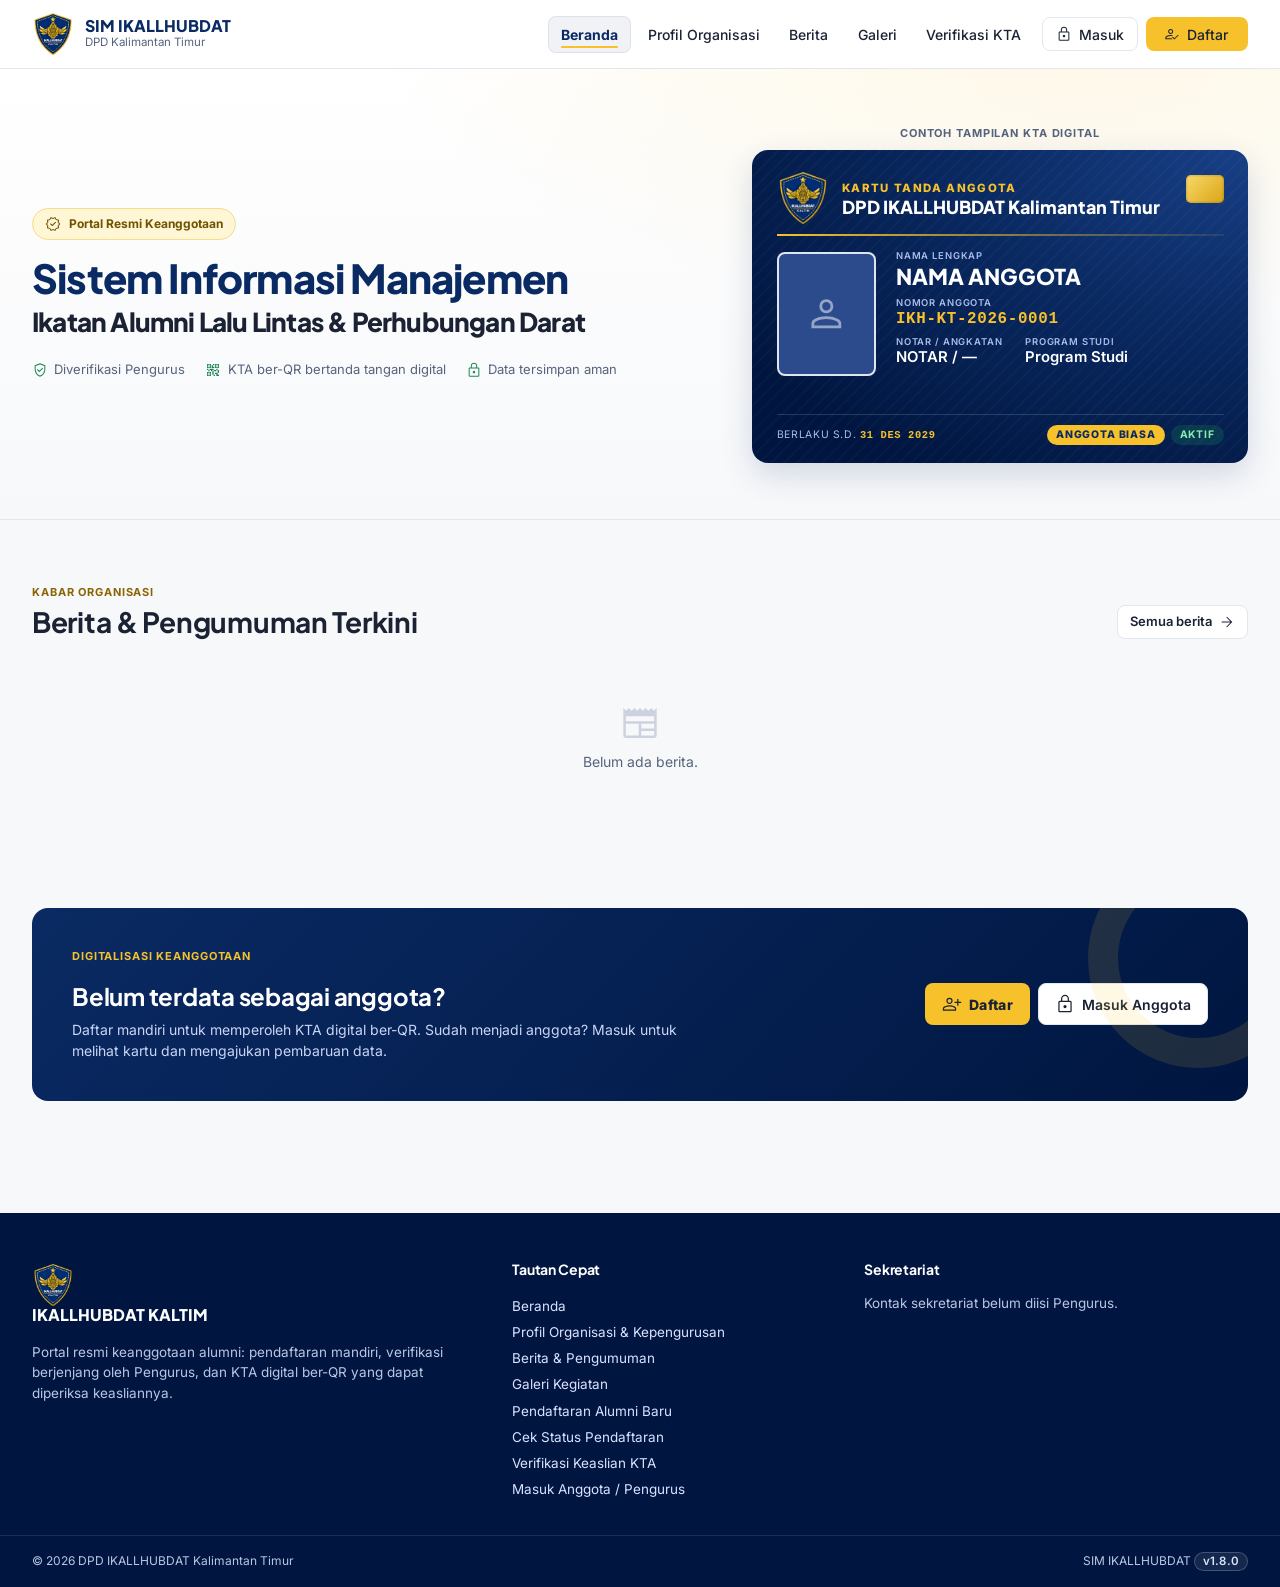
==== commit 7f6d277e: "v1.8.0 KTA Pengurus hitam-emas dan istilah NOTAR" ====
--- a/index.html
+++ b/index.html
@@ -19,16 +19,16 @@
 <link rel="preconnect" href="https://fonts.gstatic.com" crossorigin>
 <link rel="dns-prefetch" href="https://drive.google.com">
 <link rel="stylesheet" href="https://fonts.googleapis.com/css2?family=Inter:wght@400;500;600;700&family=Plus+Jakarta+Sans:wght@600;700;800&display=swap">
-<link rel="stylesheet" href="./css/style.css?v=1.7.1">
+<link rel="stylesheet" href="./css/style.css?v=1.8.0">
 <style>.boot{min-height:100vh;display:grid;place-items:center;background:#F7F8FA;font-family:system-ui,sans-serif;color:#55647C}.boot b{display:block;color:#0A2A63;font-size:18px;margin-top:12px;text-align:center}.boot i{display:block;width:44px;height:44px;margin:auto;border:4px solid #0A2A63;border-right-color:#F6C12B;border-radius:50%;animation:putar .8s linear infinite}@keyframes putar{to{transform:rotate(360deg)}}</style>
 </head>
 <body>
 <svg xmlns="http://www.w3.org/2000/svg" style="display:none" aria-hidden="true"><symbol id="i-account_tree" viewBox="0 -960 960 960"><path d="M604-120v-125H450v-410h-93v130H80v-315h277v125h247v-125h276v315H604v-130h-94v350h94v-130h276v315H604ZM140-780v195-195Zm524 405v195-195Zm0-405v195-195Zm0 195h156v-195H664v195Zm0 405h156v-195H664v195ZM140-585h157v-195H140v195Z"/></symbol><symbol id="i-add" viewBox="0 -960 960 960"><path d="M450-450H200v-60h250v-250h60v250h250v60H510v250h-60v-250Z"/></symbol><symbol id="i-add_photo_alternate" viewBox="0 -960 960 960"><path d="M480-480ZM180-120q-24 0-42-18t-18-42v-600q0-24 18-42t42-18h365v60H180v600h600v-365h60v365q0 24-18 42t-42 18H180Zm60-162h480L576-474 449-307l-94-124-115 149Zm453-323v-87h-88v-60h88v-88h60v88h87v60h-87v87h-60Z"/></symbol><symbol id="i-admin_panel_settings" viewBox="0 -960 960 960"><path d="M734.88-289Q753-308 753-333.88q0-25.88-18.12-44t-44-18.12Q665-396 646-377.88q-19 18.12-19 44T646-289q19 19 44.88 19 25.88 0 44-19ZM689.5-145q33.5 0 60.5-14t46-40q-26-14-51.96-21t-54-7q-28.04 0-54.54 7T584-199q19 26 45.5 40t60 14ZM480-80q-138-32-229-156.5T160-522v-239l320-120 320 120v270q-14-7-30-12.5t-30-7.5v-208l-260-96-260 96v197q0 76 24.5 140T307-269.5q38 48.5 84 80.5t89 46q6 12 18 27t20 23q-9 5-19 7.5T480-80Zm212.5 0Q615-80 560-135.5T505-267q0-78.43 54.99-133.72Q614.98-456 693-456q77 0 132.5 55.28Q881-345.43 881-267q0 76-55.5 131.5T692.5-80ZM480-479Z"/></symbol><symbol id="i-album" viewBox="0 -960 960 960"><path d="M480-316q70 0 120-47.5T650-480q0-71-49.5-120.5T480-650q-69 0-116.5 50T316-480q0 69 47.5 116.5T480-316Zm-28.5-135.5Q440-463 440-480t11.5-28.5Q463-520 480-520t28.5 11.5Q520-497 520-480t-11.5 28.5Q497-440 480-440t-28.5-11.5ZM480-80q-82 0-155-31.5t-127.5-86Q143-252 111.5-325T80-480q0-83 31.5-156t86-127Q252-817 325-848.5T480-880q83 0 156 31.5T763-763q54 54 85.5 127T880-480q0 82-31.5 155T763-197.5q-54 54.5-127 86T480-80Zm0-60q142 0 241-99.5T820-480q0-142-99-241t-241-99q-141 0-240.5 99T140-480q0 141 99.5 240.5T480-140Zm0-340Z"/></symbol><symbol id="i-arrow_back" viewBox="0 -960 960 960"><path d="m274-450 248 248-42 42-320-320 320-320 42 42-248 248h526v60H274Z"/></symbol><symbol id="i-arrow_forward" viewBox="0 -960 960 960"><path d="M686-450H160v-60h526L438-758l42-42 320 320-320 320-42-42 248-248Z"/></symbol><symbol id="i-autorenew" viewBox="0 -960 960 960"><path d="M196-331q-20-36-28-72.5t-8-74.5q0-131 94.5-225.5T480-798h43l-80-80 39-39 149 149-149 149-40-40 79-79h-41q-107 0-183.5 76.5T220-478q0 29 5.5 55t13.5 49l-43 43ZM476-40 327-189l149-149 39 39-80 80h45q107 0 183.5-76.5T740-479q0-29-5-55t-15-49l43-43q20 36 28.5 72.5T800-479q0 131-94.5 225.5T480-159h-45l80 80-39 39Z"/></symbol><symbol id="i-badge" viewBox="0 -960 960 960"><path d="M140-80q-24 0-42-18t-18-42v-480q0-24 18-42t42-18h250v-140q0-24 18-42t42-18h60q24 0 42 18t18 42v140h250q24 0 42 18t18 42v480q0 24-18 42t-42 18H140Zm0-60h680v-480H570v30q0 28-18 44t-42 16h-60q-24 0-42-16t-18-44v-30H140v480Zm92-107h239v-14q0-18-9-32t-23-19q-32-11-50-14.5t-35-3.5q-19 0-40.5 4.5T265-312q-15 5-24 19t-9 32v14Zm336-67h170v-50H568v50Zm-175.5-65.5Q408-395 408-418t-15.5-38.5Q377-472 354-472t-38.5 15.5Q300-441 300-418t15.5 38.5Q331-364 354-364t38.5-15.5ZM568-427h170v-50H568v50ZM450-590h60v-230h-60v230Zm30 210Z"/></symbol><symbol id="i-block" viewBox="0 -960 960 960"><path d="M324-111.5Q251-143 197-197t-85.5-127Q80-397 80-480t31.5-156Q143-709 197-763t127-85.5Q397-880 480-880t156 31.5Q709-817 763-763t85.5 127Q880-563 880-480t-31.5 156Q817-251 763-197t-127 85.5Q563-80 480-80t-156-31.5ZM480-140q61.01 0 117.51-20.5Q654-181 699-220L220-699q-38 46-59 102.17T140-480q0 142.37 98.81 241.19Q337.63-140 480-140Zm259-121q37-45 59-101.49 22-56.5 22-117.51 0-142.38-98.81-241.19T480-820q-60.66 0-116.83 21T261-739l478 478ZM480-480Z"/></symbol><symbol id="i-bolt" viewBox="0 -960 960 960"><path d="m393-165 279-335H492l36-286-253 366h154l-36 255Zm-73 85 40-280H160l360-520h80l-40 320h240L400-80h-80Zm154-396Z"/></symbol><symbol id="i-calendar_month" viewBox="0 -960 960 960"><path d="M180-80q-24 0-42-18t-18-42v-620q0-24 18-42t42-18h65v-60h65v60h340v-60h65v60h65q24 0 42 18t18 42v620q0 24-18 42t-42 18H180Zm0-60h600v-430H180v430Zm0-490h600v-130H180v130Zm0 0v-130 130Zm300 230q-17 0-28.5-11.5T440-440q0-17 11.5-28.5T480-480q17 0 28.5 11.5T520-440q0 17-11.5 28.5T480-400Zm-188.5-11.5Q280-423 280-440t11.5-28.5Q303-480 320-480t28.5 11.5Q360-457 360-440t-11.5 28.5Q337-400 320-400t-28.5-11.5ZM640-400q-17 0-28.5-11.5T600-440q0-17 11.5-28.5T640-480q17 0 28.5 11.5T680-440q0 17-11.5 28.5T640-400ZM480-240q-17 0-28.5-11.5T440-280q0-17 11.5-28.5T480-320q17 0 28.5 11.5T520-280q0 17-11.5 28.5T480-240Zm-188.5-11.5Q280-263 280-280t11.5-28.5Q303-320 320-320t28.5 11.5Q360-297 360-280t-11.5 28.5Q337-240 320-240t-28.5-11.5ZM640-240q-17 0-28.5-11.5T600-280q0-17 11.5-28.5T640-320q17 0 28.5 11.5T680-280q0 17-11.5 28.5T640-240Z"/></symbol><symbol id="i-call" viewBox="0 -960 960 960"><path d="M795-120q-116 0-236.5-56T335-335Q232-438 176-558.5T120-795q0-19.29 12.86-32.14Q145.71-840 165-840h140q14 0 24 10t14 25l26.93 125.64Q372-665 369.5-653.5t-10.73 19.73L259-533q26 44 55 82t64 72q37 38 78 69.5t86 55.5l95-98q10-11 23.15-15 13.15-4 25.85-2l119 26q15 4 25 16.04 10 12.05 10 26.96v135q0 19.29-12.86 32.14Q814.29-120 795-120ZM229-588l81-82-23-110H180q2 42 13.5 88.5T229-588Zm369 363q41 19 89 31t93 14v-107l-103-21-79 83ZM229-588Zm369 363Z"/></symbol><symbol id="i-campaign" viewBox="0 -960 960 960"><path d="M730-450v-60h150v60H730Zm50 290-121-90 36-48 121 90-36 48Zm-82-503-36-48 118-89 36 48-118 89ZM210-200v-160h-70q-24.75 0-42.37-17.63Q80-395.25 80-420v-120q0-24.75 17.63-42.38Q115.25-600 140-600h180l200-120v480L320-360h-50v160h-60Zm250-146v-268l-124 74H140v120h196l124 74Zm100 0v-268q27 24 43.5 58.5T620-480q0 41-16.5 75.5T560-346ZM300-480Z"/></symbol><symbol id="i-cancel" viewBox="0 -960 960 960"><path d="m330-288 150-150 150 150 42-42-150-150 150-150-42-42-150 150-150-150-42 42 150 150-150 150 42 42ZM480-80q-82 0-155-31.5t-127.5-86Q143-252 111.5-325T80-480q0-83 31.5-156t86-127Q252-817 325-848.5T480-880q83 0 156 31.5T763-763q54 54 85.5 127T880-480q0 82-31.5 155T763-197.5q-54 54.5-127 86T480-80Zm0-60q142 0 241-99.5T820-480q0-142-99-241t-241-99q-141 0-240.5 99T140-480q0 141 99.5 240.5T480-140Zm0-340Z"/></symbol><symbol id="i-chat" viewBox="0 -960 960 960"><path d="M240-399h313v-60H240v60Zm0-130h480v-60H240v60Zm0-130h480v-60H240v60ZM80-80v-740q0-24 18-42t42-18h680q24 0 42 18t18 42v520q0 24-18 42t-42 18H240L80-80Zm134-220h606v-520H140v600l74-80Zm-74 0v-520 520Z"/></symbol><symbol id="i-check" viewBox="0 -960 960 960"><path d="M378-246 154-470l43-43 181 181 384-384 43 43-427 427Z"/></symbol><symbol id="i-check_circle" viewBox="0 -960 960 960"><path d="m421-298 283-283-46-45-237 237-120-120-45 45 165 166Zm59 218q-82 0-155-31.5t-127.5-86Q143-252 111.5-325T80-480q0-83 31.5-156t86-127Q252-817 325-848.5T480-880q83 0 156 31.5T763-763q54 54 85.5 127T880-480q0 82-31.5 155T763-197.5q-54 54.5-127 86T480-80Zm0-60q142 0 241-99.5T820-480q0-142-99-241t-241-99q-141 0-240.5 99T140-480q0 141 99.5 240.5T480-140Zm0-340Z"/></symbol><symbol id="i-chevron_left" viewBox="0 -960 960 960"><path d="M561-240 320-481l241-241 43 43-198 198 198 198-43 43Z"/></symbol><symbol id="i-chevron_right" viewBox="0 -960 960 960"><path d="M530-481 332-679l43-43 241 241-241 241-43-43 198-198Z"/></symbol><symbol id="i-close" viewBox="0 -960 960 960"><path d="m249-207-42-42 231-231-231-231 42-42 231 231 231-231 42 42-231 231 231 231-42 42-231-231-231 231Z"/></symbol><symbol id="i-cloud_off" viewBox="0 -960 960 960"><path d="M818-56 703-171H248q-88 0-148-59T40-377q0-80 50.5-134T217-577q2-14 6.5-31.5T236-640L70-806l42-42L861-99l-43 43ZM248-231h397L285-591q-11 15-14.5 34t-3.5 37h-19q-62 0-105 39.5t-43 101q0 61.5 43 105T248-231Zm216-181Zm390 210-47-47q25-17 39-38t14-50q0-43-31-73.5T755-441h-67v-81q0-88-61-147.5T478.47-729q-28.47 0-60.97 9T358-691l-42-42q36-29 77.5-42.5T478-789q111 0 190.5 79T748-520v21q72-1 122 45t50 117q0 35-16.5 73.5T854-202ZM583-470Z"/></symbol><symbol id="i-compare_arrows" viewBox="0 -960 960 960"><path d="m317-160-42-42 121-121H80v-60h316L275-504l42-42 193 193-193 193Zm326-254L450-607l193-193 42 42-121 121h316v60H564l121 121-42 42Z"/></symbol><symbol id="i-contacts" viewBox="0 -960 960 960"><path d="M144-40v-60h672v60H144Zm0-820v-60h672v60H144Zm336 416q50 0 84-34t34-84q0-50-34-84t-84-34q-50 0-84 34t-34 84q0 50 34 84t84 34ZM132-160q-24 0-42-18t-18-42v-520q0-26 18-43t42-17h696q24 0 42 18t18 42v520q0 24-18 42t-42 18H132Zm88-60q51-63 121-94.5T479.5-346q68.5 0 140 31.5T740-220h88v-520H132v520h88Zm94 0h334q-31-30-72.5-48T480-286q-54 0-94.5 18T314-220Zm125.5-301Q423-538 423-562t16.34-41q16.34-17 40.5-17t40.66 17q16.5 17 16.5 41t-16.34 41q-16.34 17-40.5 17t-40.66-17Zm40.5 41Z"/></symbol><symbol id="i-content_copy" viewBox="0 -960 960 960"><path d="M300-200q-24 0-42-18t-18-42v-560q0-24 18-42t42-18h440q24 0 42 18t18 42v560q0 24-18 42t-42 18H300Zm0-60h440v-560H300v560ZM180-80q-24 0-42-18t-18-42v-620h60v620h500v60H180Zm120-180v-560 560Z"/></symbol><symbol id="i-create_new_folder" viewBox="0 -960 960 960"><path d="M550-320h60v-90h90v-60h-90v-90h-60v90h-90v60h90v90ZM140-160q-24 0-42-18.5T80-220v-520q0-23 18-41.5t42-18.5h281l60 60h339q23 0 41.5 18.5T880-680v460q0 23-18.5 41.5T820-160H140Zm0-60h680v-460H456l-60-60H140v520Zm0 0v-520 520Z"/></symbol><symbol id="i-dashboard" viewBox="0 -960 960 960"><path d="M510-570v-270h330v270H510ZM120-450v-390h330v390H120Zm390 330v-390h330v390H510Zm-390 0v-270h330v270H120Zm60-390h210v-270H180v270Zm390 330h210v-270H570v270Zm0-450h210v-150H570v150ZM180-180h210v-150H180v150Zm210-330Zm180-120Zm0 180ZM390-330Z"/></symbol><symbol id="i-delete" viewBox="0 -960 960 960"><path d="M261-120q-24.75 0-42.37-17.63Q201-155.25 201-180v-570h-41v-60h188v-30h264v30h188v60h-41v570q0 24-18 42t-42 18H261Zm438-630H261v570h438v-570ZM367-266h60v-399h-60v399Zm166 0h60v-399h-60v399ZM261-750v570-570Z"/></symbol><symbol id="i-description" viewBox="0 -960 960 960"><path d="M319-250h322v-60H319v60Zm0-170h322v-60H319v60ZM220-80q-24 0-42-18t-18-42v-680q0-24 18-42t42-18h361l219 219v521q0 24-18 42t-42 18H220Zm331-554v-186H220v680h520v-494H551ZM220-820v186-186 680-680Z"/></symbol><symbol id="i-domain" viewBox="0 -960 960 960"><path d="M80-120v-720h390v165h410v555H80Zm60-60h105v-105H140v105Zm0-165h105v-105H140v105Zm0-165h105v-105H140v105Zm0-165h105v-105H140v105Zm165 495h105v-105H305v105Zm0-165h105v-105H305v105Zm0-165h105v-105H305v105Zm0-165h105v-105H305v105Zm165 495h350v-435H470v105h80v60h-80v105h80v60h-80v105Zm185-270v-60h60v60h-60Zm0 165v-60h60v60h-60Z"/></symbol><symbol id="i-download" viewBox="0 -960 960 960"><path d="M480-313 287-506l43-43 120 120v-371h60v371l120-120 43 43-193 193ZM220-160q-24 0-42-18t-18-42v-143h60v143h520v-143h60v143q0 24-18 42t-42 18H220Z"/></symbol><symbol id="i-drive_file_move" viewBox="0 -960 960 960"><path d="m526-410-75 75 42 42 147-147-147-147-42 42 75 75H320v60h206ZM140-160q-24 0-42-18.5T80-220v-520q0-23 18-41.5t42-18.5h281l60 60h339q23 0 41.5 18.5T880-680v460q0 23-18.5 41.5T820-160H140Zm0-60h680v-460H456l-60-60H140v520Zm0 0v-520 520Z"/></symbol><symbol id="i-edit" viewBox="0 -960 960 960"><path d="M180-180h44l472-471-44-44-472 471v44Zm-60 60v-128l575-574q8-8 19-12.5t23-4.5q11 0 22 4.5t20 12.5l44 44q9 9 13 20t4 22q0 11-4.5 22.5T823-694L248-120H120Zm659-617-41-41 41 41Zm-105 64-22-22 44 44-22-22Z"/></symbol><symbol id="i-edit_note" viewBox="0 -960 960 960"><path d="M160-410v-60h300v60H160Zm0-165v-60h470v60H160Zm0-165v-60h470v60H160Zm360 580v-123l221-220q9-9 20-13t22-4q12 0 23 4.5t20 13.5l37 37q9 9 13 20t4 22q0 11-4.5 22.5T862.09-380L643-160H520Zm300-263-37-37 37 37ZM580-220h38l121-122-18-19-19-18-122 121v38Zm141-141-19-18 37 37-18-19Z"/></symbol><symbol id="i-error" viewBox="0 -960 960 960"><path d="M503.5-289.48q9.5-9.48 9.5-23.5t-9.48-23.52q-9.48-9.5-23.5-9.5t-23.52 9.48q-9.5 9.48-9.5 23.5t9.48 23.52q9.48 9.5 23.5 9.5t23.52-9.48ZM453-433h60v-253h-60v253Zm27.27 353q-82.74 0-155.5-31.5Q252-143 197.5-197.5t-86-127.34Q80-397.68 80-480.5t31.5-155.66Q143-709 197.5-763t127.34-85.5Q397.68-880 480.5-880t155.66 31.5Q709-817 763-763t85.5 127Q880-563 880-480.27q0 82.74-31.5 155.5Q817-252 763-197.68q-54 54.31-127 86Q563-80 480.27-80Zm.23-60Q622-140 721-239.5t99-241Q820-622 721.19-721T480-820q-141 0-240.5 98.81T140-480q0 141 99.5 240.5t241 99.5Zm-.5-340Z"/></symbol><symbol id="i-event" viewBox="0 -960 960 960"><path d="M528-248.18q-28-28.19-28-69Q500-358 528.18-386q28.19-28 69-28Q638-414 666-385.82q28 28.19 28 69Q694-276 665.82-248q-28.19 28-69 28Q556-220 528-248.18ZM180-80q-24 0-42-18t-18-42v-620q0-24 18-42t42-18h65v-60h65v60h340v-60h65v60h65q24 0 42 18t18 42v620q0 24-18 42t-42 18H180Zm0-60h600v-430H180v430Zm0-490h600v-130H180v130Zm0 0v-130 130Z"/></symbol><symbol id="i-event_available" viewBox="0 -960 960 960"><path d="M433-228 295-365l42-42 96 94 184-184 42 43-226 226ZM180-80q-24 0-42-18t-18-42v-620q0-24 18-42t42-18h65v-60h65v60h340v-60h65v60h65q24 0 42 18t18 42v620q0 24-18 42t-42 18H180Zm0-60h600v-430H180v430Zm0-490h600v-130H180v130Zm0 0v-130 130Z"/></symbol><symbol id="i-event_busy" viewBox="0 -960 960 960"><path d="m381-218-43-43 100-99-100-99 43-43 99 100 99-100 43 43-100 99 100 99-43 43-99-100-99 100ZM180-80q-24 0-42-18t-18-42v-620q0-24 18-42t42-18h65v-60h65v60h340v-60h65v60h65q24 0 42 18t18 42v620q0 24-18 42t-42 18H180Zm0-60h600v-430H180v430Zm0-490h600v-130H180v130Zm0 0v-130 130Z"/></symbol><symbol id="i-fact_check" viewBox="0 -960 960 960"><path d="M132-120q-24 0-42-18t-18-42v-600q0-24 18-42t42-18h696q24 0 42 18t18 42v600q0 24-18 42t-42 18H132Zm0-60h696v-600H132v600Zm68-100h200v-80H200v80Zm382-80 198-198-57-57-141 142-57-57-56 57 113 113Zm-382-80h200v-80H200v80Zm0-160h200v-80H200v80Zm-68 420v-600 600Z"/></symbol><symbol id="i-flip" viewBox="0 -960 960 960"><path d="M349-120H180q-24.75 0-42.37-17.63Q120-155.25 120-180v-600q0-24.75 17.63-42.38Q155.25-840 180-840h169v60H180v600h169v60Zm103 80v-880h60v880h-60Zm163-80v-60h60v60h-60Zm0-660v-60h60v60h-60Zm165 660v-60h60q0 25-17.62 42.5Q804.75-120 780-120Zm0-165v-60h60v60h-60Zm0-165v-60h60v60h-60Zm0-165v-60h60v60h-60Zm0-165v-60q24.75 0 42.38 17.62Q840-804.75 840-780h-60Z"/></symbol><symbol id="i-folder_open" viewBox="0 -960 960 960"><path d="M140-160q-23 0-41.5-18.5T80-220v-520q0-23 18.5-41.5T140-800h281l60 60h339q23 0 41.5 18.5T880-680H455l-60-60H140v520l102-400h698L833-206q-6 24-22 35t-41 11H140Zm63-60h572l84-340H287l-84 340Zm0 0 84-340-84 340Zm-63-460v-60 60Z"/></symbol><symbol id="i-forum" viewBox="0 -960 960 960"><path d="M880-81 721-240H300q-24.75 0-42.37-17.63Q240-275.25 240-300v-80h440q24.75 0 42.38-17.63Q740-415.25 740-440v-280h80q24.75 0 42.38 17.62Q880-684.75 880-660v579ZM140-425l75-75h405v-320H140v395ZM80-280v-540q0-24.75 17.63-42.38Q115.25-880 140-880h480q24.75 0 42.38 17.62Q680-844.75 680-820v320q0 24.75-17.62 42.37Q644.75-440 620-440H240L80-280Zm60-220v-320 320Z"/></symbol><symbol id="i-fullscreen" viewBox="0 -960 960 960"><path d="M120-120v-193h60v133h133v60H120Zm527 0v-60h133v-133h60v193H647ZM120-647v-193h193v60H180v133h-60Zm660 0v-133H647v-60h193v193h-60Z"/></symbol><symbol id="i-groups" viewBox="0 -960 960 960"><path d="M0-240v-53q0-38.57 41.5-62.78Q83-380 150.38-380q12.16 0 23.39.5t22.23 2.15q-8 17.35-12 35.17-4 17.81-4 37.18v65H0Zm240 0v-65q0-32 17.5-58.5T307-410q32-20 76.5-30t96.5-10q53 0 97.5 10t76.5 30q32 20 49 46.5t17 58.5v65H240Zm540 0v-65q0-19.86-3.5-37.43T765-377.27q11-1.73 22.17-2.23 11.17-.5 22.83-.5 67.5 0 108.75 23.77T960-293v53H780Zm-480-60h360v-6q0-37-50.5-60.5T480-390q-79 0-129.5 23.5T300-305v5ZM149.57-410q-28.57 0-49.07-20.56Q80-451.13 80-480q0-29 20.56-49.5Q121.13-550 150-550q29 0 49.5 20.5t20.5 49.93q0 28.57-20.5 49.07T149.57-410Zm660 0q-28.57 0-49.07-20.56Q740-451.13 740-480q0-29 20.56-49.5Q781.13-550 810-550q29 0 49.5 20.5t20.5 49.93q0 28.57-20.5 49.07T809.57-410ZM480-480q-50 0-85-35t-35-85q0-51 35-85.5t85-34.5q51 0 85.5 34.5T600-600q0 50-34.5 85T480-480Zm.35-60Q506-540 523-557.35t17-43Q540-626 522.85-643t-42.5-17q-25.35 0-42.85 17.15t-17.5 42.5q0 25.35 17.35 42.85t43 17.5ZM480-300Zm0-300Z"/></symbol><symbol id="i-help" viewBox="0 -960 960 960"><path d="M511-258q11-11 11-27t-11-27q-11-11-27-11t-27 11q-11 11-11 27t11 27q11 11 27 11t27-11Zm-62-135h59q0-26 6.5-47.5T555-490q31-26 44-51t13-55q0-53-34.5-85T486-713q-49 0-86.5 24.5T345-621l53 20q11-28 33-43.5t52-15.5q34 0 55 18.5t21 47.5q0 22-13 41.5T508-512q-30 26-44.5 51.5T449-393Zm31 313q-82 0-155-31.5t-127.5-86Q143-252 111.5-325T80-480q0-83 31.5-156t86-127Q252-817 325-848.5T480-880q83 0 156 31.5T763-763q54 54 85.5 127T880-480q0 82-31.5 155T763-197.5q-54 54.5-127 86T480-80Zm0-60q142 0 241-99.5T820-480q0-142-99-241t-241-99q-141 0-240.5 99T140-480q0 141 99.5 240.5T480-140Zm0-340Z"/></symbol><symbol id="i-hide" viewBox="0 -960 960 960"><path d="m162-120-42-42 214-214H216v-60h220v220h-60v-118L162-120Zm363-405v-220h60v118l213-213 42 42-213 213h118v60H525Z"/></symbol><symbol id="i-history" viewBox="0 -960 960 960"><path d="M477-120q-149 0-253-105.5T120-481h60q0 125 86 213t211 88q127 0 215-89t88-216q0-124-89-209.5T477-780q-68 0-127.5 31T246-667h105v60H142v-208h60v106q52-61 123.5-96T477-840q75 0 141 28t115.5 76.5Q783-687 811.5-622T840-482q0 75-28.5 141t-78 115Q684-177 618-148.5T477-120Zm128-197L451-469v-214h60v189l137 134-43 43Z"/></symbol><symbol id="i-home" viewBox="0 -960 960 960"><path d="M220-180h150v-250h220v250h150v-390L480-765 220-570v390Zm-60 60v-480l320-240 320 240v480H530v-250H430v250H160Zm320-353Z"/></symbol><symbol id="i-hourglass_top" viewBox="0 -960 960 960"><path d="M308-140h344v-127q0-72-50-121.5T480-438q-72 0-122 49.5T308-267v127ZM160-80v-60h88v-127q0-71 40-129t106-84q-66-27-106-85t-40-129v-126h-88v-60h640v60h-88v126q0 71-40 129t-106 85q66 26 106 84t40 129v127h88v60H160Z"/></symbol><symbol id="i-how_to_reg" viewBox="0 -960 960 960"><path d="M80-160v-94q0-34 17-62.5t51-43.5q72-32 132-46t120-14q29 0 61.5 3.5T528-404l-49 49q-20-2-39.5-3.5T400-360q-58 0-105.5 10.5T172-306q-17 8-24.5 23t-7.5 29v34h319l60 60H80Zm545 16L484-285l42-42 99 99 213-213 42 42-255 255ZM292-524q-42-42-42-108t42-108q42-42 108-42t108 42q42 42 42 108t-42 108q-42 42-108 42t-108-42Zm167 304Zm5.5-347.5Q490-593 490-632t-25.5-64.5Q439-722 400-722t-64.5 25.5Q310-671 310-632t25.5 64.5Q361-542 400-542t64.5-25.5ZM400-632Z"/></symbol><symbol id="i-image" viewBox="0 -960 960 960"><path d="M180-120q-24 0-42-18t-18-42v-600q0-24 18-42t42-18h600q24 0 42 18t18 42v600q0 24-18 42t-42 18H180Zm0-60h600v-600H180v600Zm56-97h489L578-473 446-302l-93-127-117 152Zm-56 97v-600 600Z"/></symbol><symbol id="i-info" viewBox="0 -960 960 960"><path d="M453-280h60v-240h-60v240Zm50.5-323.2q9.5-9.2 9.5-22.8 0-14.45-9.48-24.22-9.48-9.78-23.5-9.78t-23.52 9.78Q447-640.45 447-626q0 13.6 9.48 22.8 9.48 9.2 23.5 9.2t23.52-9.2ZM480.27-80q-82.74 0-155.5-31.5Q252-143 197.5-197.5t-86-127.34Q80-397.68 80-480.5t31.5-155.66Q143-709 197.5-763t127.34-85.5Q397.68-880 480.5-880t155.66 31.5Q709-817 763-763t85.5 127Q880-563 880-480.27q0 82.74-31.5 155.5Q817-252 763-197.68q-54 54.31-127 86Q563-80 480.27-80Zm.23-60Q622-140 721-239.5t99-241Q820-622 721.19-721T480-820q-141 0-240.5 98.81T140-480q0 141 99.5 240.5t241 99.5Zm-.5-340Z"/></symbol><symbol id="i-input" viewBox="0 -960 960 960"><path d="M140-160q-24 0-42-18t-18-42v-169h60v169h680v-520H140v171H80v-171q0-24 18-42t42-18h680q24 0 42 18t18 42v520q0 24-18 42t-42 18H140Zm319-143-43-43 103-103H80v-60h439L416-612l43-43 176 176-176 176Z"/></symbol><symbol id="i-inventory_2" viewBox="0 -960 960 960"><path d="M180-80q-24.75 0-42.37-17.63Q120-115.25 120-140v-483q-17-6-28.5-21.39T80-680v-140q0-24.75 17.63-42.38Q115.25-880 140-880h680q24.75 0 42.38 17.62Q880-844.75 880-820v140q0 20.22-11.5 35.61T840-623v483q0 24.75-17.62 42.37Q804.75-80 780-80H180Zm0-540v480h600v-480H180Zm-40-60h680v-140H140v140Zm220 260h240v-60H360v60Zm120 40Z"/></symbol><symbol id="i-key" viewBox="0 -960 960 960"><path d="M232-432q-20-20-20-48t20-48q20-20 48-20t48 20q20 20 20 48t-20 48q-20 20-48 20t-48-20Zm48 192q-100 0-170-70T40-480q0-100 70-170t170-70q72 0 126 34t85 103h356l113 113-167 153-88-64-88 64-75-60h-51q-25 60-78.5 98.5T280-240Zm0-60q58 0 107-38.5t63-98.5h114l54 45 88-63 82 62 85-79-51-51H450q-12-56-60-96.5T280-660q-75 0-127.5 52.5T100-480q0 75 52.5 127.5T280-300Z"/></symbol><symbol id="i-label" viewBox="0 -960 960 960"><path d="M140-160q-24.75 0-42.37-17.63Q80-195.25 80-220v-520q0-24.75 17.63-42.38Q115.25-800 140-800h471q14.25 0 27 6.37 12.75 6.38 21 17.63l222 296-221 296q-8.25 11.25-21 17.62-12.75 6.38-27 6.38H140Zm0-60h471l195-260-195-260H140v520Zm236-260Z"/></symbol><symbol id="i-landscape" viewBox="0 -960 960 960"><path d="m40-240 240-320 195 260h325L560-619 435-453l-38-50 163-217 360 480H40Zm510-60Zm-390 0h240L280-460 160-300Zm0 0h240-240Z"/></symbol><symbol id="i-link" viewBox="0 -960 960 960"><path d="M450-280H280q-83 0-141.5-58.5T80-480q0-83 58.5-141.5T280-680h170v60H280q-58.33 0-99.17 40.76-40.83 40.77-40.83 99Q140-422 180.83-381q40.84 41 99.17 41h170v60ZM325-450v-60h310v60H325Zm185 170v-60h170q58.33 0 99.17-40.76 40.83-40.77 40.83-99Q820-538 779.17-579q-40.84-41-99.17-41H510v-60h170q83 0 141.5 58.5T880-480q0 83-58.5 141.5T680-280H510Z"/></symbol><symbol id="i-link_off" viewBox="0 -960 960 960"><path d="m750-291-49-49q51-10 85-48t34-89q0-58-41-99t-99-41H525v-60h155q83 0 141.5 58.5T880-477q0 62-36 112t-94 74ZM594-447l-60-60h101v60h-41ZM814-56 63-807l43-43L857-99l-43 43ZM450-280H280q-83 0-141.5-58.5T80-480q0-72 44.5-127T238-676l56 56h-14q-58 0-99 41t-41 99q0 58 41 99t99 41h170v60ZM325-450v-60h79l60 60H325Z"/></symbol><symbol id="i-location_on" viewBox="0 -960 960 960"><path d="M529.5-510.5Q550-531 550-560t-20.5-49.5Q509-630 480-630t-49.5 20.5Q410-589 410-560t20.5 49.5Q451-490 480-490t49.5-20.5ZM480-159q133-121 196.5-219.5T740-552q0-118-75.5-193T480-820q-109 0-184.5 75T220-552q0 75 65 173.5T480-159Zm0 79Q319-217 239.5-334.5T160-552q0-150 96.5-239T480-880q127 0 223.5 89T800-552q0 100-79.5 217.5T480-80Zm0-480Z"/></symbol><symbol id="i-lock" viewBox="0 -960 960 960"><path d="M220-80q-24.75 0-42.37-17.63Q160-115.25 160-140v-434q0-24.75 17.63-42.38Q195.25-634 220-634h70v-96q0-78.85 55.61-134.42Q401.21-920 480.11-920q78.89 0 134.39 55.58Q670-808.85 670-730v96h70q24.75 0 42.38 17.62Q800-598.75 800-574v434q0 24.75-17.62 42.37Q764.75-80 740-80H220Zm0-60h520v-434H220v434Zm314.5-162.03Q557-324.06 557-355q0-30-22.67-54.5t-54.5-24.5q-31.83 0-54.33 24.5t-22.5 55q0 30.5 22.67 52.5t54.5 22q31.83 0 54.33-22.03ZM350-634h260v-96q0-54.17-37.88-92.08-37.88-37.92-92-37.92T388-822.08q-38 37.91-38 92.08v96ZM220-140v-434 434Z"/></symbol><symbol id="i-lock_reset" viewBox="0 -960 960 960"><path d="M480-80q-88 0-164-35t-130.5-94q-54.5-59-83-138T81-513h61q-7 75 16 142.5t69.5 119Q274-200 339-169.5T480-139q142 0 241-99t99-241q0-142-99-241t-241-99q-100 0-180.5 51.5T177-633h129v60H80v-227h60v109q54-86 142.5-137.5T480-880q83 0 156 31.5T763-763q54 54 85.5 127T880-480q0 83-31.5 156T763-197q-54 54-127 85.5T480-80Zm-80-245q-14 0-24.5-10.5T365-360v-120q0-14 11.5-24.5T405-515v-45q0-31 22-53t53-22q31 0 53 22t22 53v45q17 0 28.5 10.5T595-480v120q0 14-10.5 24.5T560-325H400Zm35-190h90v-45q0-19-13-32t-32-13q-19 0-32 13t-13 32v45Z"/></symbol><symbol id="i-login" viewBox="0 -960 960 960"><path d="M481-120v-60h299v-600H481v-60h299q24 0 42 18t18 42v600q0 24-18 42t-42 18H481Zm-55-185-43-43 102-102H120v-60h363L381-612l43-43 176 176-174 174Z"/></symbol><symbol id="i-logout" viewBox="0 -960 960 960"><path d="M180-120q-24 0-42-18t-18-42v-600q0-24 18-42t42-18h299v60H180v600h299v60H180Zm486-185-43-43 102-102H360v-60h363L621-612l43-43 176 176-174 174Z"/></symbol><symbol id="i-mail" viewBox="0 -960 960 960"><path d="M140-160q-24 0-42-18t-18-42v-520q0-24 18-42t42-18h680q24 0 42 18t18 42v520q0 24-18 42t-42 18H140Zm340-302L140-685v465h680v-465L480-462Zm0-60 336-218H145l335 218ZM140-685v-55 520-465Z"/></symbol><symbol id="i-manage_accounts" viewBox="0 -960 960 960"><path d="M292-527q-42-42-42-108t42-108q42-42 108-42t108 42q42 42 42 108t-42 108q-42 42-108 42t-108-42ZM80-164v-94q0-35 17.5-63t50.5-43q72-32 133.5-46T400-424h23q-6 14-9 27.5t-5 32.5h-9q-58 0-113.5 12.5T172-310q-16 8-24 22.5t-8 29.5v34h269q5 18 12 32.5t17 27.5H80Zm587 44-10-66q-17-5-34.5-14.5T593-222l-55 12-25-42 47-44q-2-9-2-25t2-25l-47-44 25-42 55 12q12-12 29.5-21.5T657-456l10-66h54l10 66q17 5 34.5 14.5T795-420l55-12 25 42-47 44q2 9 2 25t-2 25l47 44-25 42-55-12q-12 12-29.5 21.5T731-186l-10 66h-54Zm85-143q22-22 22-58t-22-58q-22-22-58-22t-58 22q-22 22-22 58t22 58q22 22 58 22t58-22ZM464.5-570.5Q490-596 490-635t-25.5-64.5Q439-725 400-725t-64.5 25.5Q310-674 310-635t25.5 64.5Q361-545 400-545t64.5-25.5ZM400-635Zm9 411Z"/></symbol><symbol id="i-map" viewBox="0 -960 960 960"><path d="m612-120-263-93-179 71q-17 9-33.5-1T120-173v-558q0-13 7.5-23t19.5-15l202-71 263 92 178-71q17-8 33.5 1.5T840-788v565q0 11-7.5 19T814-192l-202 72Zm-34-75v-505l-196-66v505l196 66Zm60 0 142-47v-512l-142 54v505Zm-458-12 142-54v-505l-142 47v512Zm458-493v505-505Zm-316-66v505-505Z"/></symbol><symbol id="i-menu" viewBox="0 -960 960 960"><path d="M120-240v-60h720v60H120Zm0-210v-60h720v60H120Zm0-210v-60h720v60H120Z"/></symbol><symbol id="i-menu_open" viewBox="0 -960 960 960"><path d="M120-240v-60h520v60H120Zm678-52L609-481l188-188 43 43-145 145 146 146-43 43ZM120-452v-60h400v60H120Zm0-208v-60h520v60H120Z"/></symbol><symbol id="i-merge" viewBox="0 -960 960 960"><path d="m256-120-42-42 196-196q24-24 32-44t8-59v-265l-90 90-42-42 162-162 162 162-42 42-90-90v265q0 39 8 59t32 44l196 196-42 42-224-224-224 224Z"/></symbol><symbol id="i-move_up" viewBox="0 -960 960 960"><path d="M320-160q-117 0-198.5-81.5T40-440q0-118 83.5-197.5T323-711l-86-86 43-43 160 160-160 160-43-43 89-89q-92-2-159 59.5T100-440q0 92 64 156t156 64h120v60H320Zm200-360v-280h360v280H520Zm0 360v-280h360v280H520Zm60-60h240v-160H580v160Z"/></symbol><symbol id="i-newspaper" viewBox="0 -960 960 960"><path d="M140-120q-24.75 0-42.37-17.63Q80-155.25 80-180v-660l67 67 66-67 67 67 67-67 66 67 67-67 67 67 66-67 67 67 67-67 66 67 67-67v660q0 24.75-17.62 42.37Q844.75-120 820-120H140Zm0-60h310v-280H140v280Zm370 0h310v-110H510v110Zm0-170h310v-110H510v110ZM140-520h680v-120H140v120Z"/></symbol><symbol id="i-notifications" viewBox="0 -960 960 960"><path d="M160-200v-60h80v-304q0-84 49.5-150.5T420-798v-22q0-25 17.5-42.5T480-880q25 0 42.5 17.5T540-820v22q81 17 130.5 83.5T720-564v304h80v60H160Zm320-302Zm0 422q-33 0-56.5-23.5T400-160h160q0 33-23.5 56.5T480-80ZM300-260h360v-304q0-75-52.5-127.5T480-744q-75 0-127.5 52.5T300-564v304Z"/></symbol><symbol id="i-open_in_new" viewBox="0 -960 960 960"><path d="M180-120q-24 0-42-18t-18-42v-600q0-24 18-42t42-18h279v60H180v600h600v-279h60v279q0 24-18 42t-42 18H180Zm202-219-42-43 398-398H519v-60h321v321h-60v-218L382-339Z"/></symbol><symbol id="i-password" viewBox="0 -960 960 960"><path d="M80-200v-61h800v61H80Zm38-254-40-22 40-68H40v-45h78l-40-68 40-22 38 67 38-67 40 22-40 68h78v45h-78l40 68-40 22-38-67-38 67Zm324 0-40-24 40-68h-78v-45h78l-40-68 40-22 38 67 38-67 40 22-40 68h78v45h-78l40 68-40 24-38-67-38 67Zm324 0-40-24 40-68h-78v-45h78l-40-68 40-22 38 67 38-67 40 22-40 68h78v45h-78l40 68-40 24-38-67-38 67Z"/></symbol><symbol id="i-person" viewBox="0 -960 960 960"><path d="M372-523q-42-42-42-108t42-108q42-42 108-42t108 42q42 42 42 108t-42 108q-42 42-108 42t-108-42ZM160-160v-94q0-38 19-65t49-41q67-30 128.5-45T480-420q62 0 123 15.5T731-360q31 14 50 41t19 65v94H160Zm60-60h520v-34q0-16-9.5-30.5T707-306q-64-31-117-42.5T480-360q-57 0-111 11.5T252-306q-14 7-23 21.5t-9 30.5v34Zm324.5-346.5Q570-592 570-631t-25.5-64.5Q519-721 480-721t-64.5 25.5Q390-670 390-631t25.5 64.5Q441-541 480-541t64.5-25.5ZM480-631Zm0 411Z"/></symbol><symbol id="i-person_add" viewBox="0 -960 960 960"><path d="M730-400v-130H600v-60h130v-130h60v130h130v60H790v130h-60ZM252-523q-42-42-42-108t42-108q42-42 108-42t108 42q42 42 42 108t-42 108q-42 42-108 42t-108-42ZM40-160v-94q0-35 17.5-63.5T108-360q75-33 133.5-46.5T360-420q60 0 118 13.5T611-360q33 15 51 43t18 63v94H40Zm60-60h520v-34q0-16-9-30.5T587-306q-71-33-120-43.5T360-360q-58 0-107.5 10.5T132-306q-15 7-23.5 21.5T100-254v34Zm324.5-346.5Q450-592 450-631t-25.5-64.5Q399-721 360-721t-64.5 25.5Q270-670 270-631t25.5 64.5Q321-541 360-541t64.5-25.5ZM360-631Zm0 411Z"/></symbol><symbol id="i-person_remove" viewBox="0 -960 960 960"><path d="M648-542v-60h232v60H648Zm-396 19q-42-42-42-108t42-108q42-42 108-42t108 42q42 42 42 108t-42 108q-42 42-108 42t-108-42ZM40-160v-94q0-35 17.5-63.5T108-360q75-33 133.5-46.5T360-420q60 0 118 13.5T611-360q33 15 51 43t18 63v94H40Zm60-60h520v-34q0-16-9-30.5T587-306q-71-33-120-43.5T360-360q-58 0-107.5 10.5T132-306q-15 7-23.5 21.5T100-254v34Zm324.5-346.5Q450-592 450-631t-25.5-64.5Q399-721 360-721t-64.5 25.5Q270-670 270-631t25.5 64.5Q321-541 360-541t64.5-25.5ZM360-631Zm0 411Z"/></symbol><symbol id="i-photo_camera" viewBox="0 -960 960 960"><path d="M479.5-267q72.5 0 121.5-49t49-121.5q0-72.5-49-121T479.5-607q-72.5 0-121 48.5t-48.5 121q0 72.5 48.5 121.5t121 49Zm0-60q-47.5 0-78.5-31.5t-31-79q0-47.5 31-78.5t78.5-31q47.5 0 79 31t31.5 78.5q0 47.5-31.5 79t-79 31.5ZM140-120q-24 0-42-18t-18-42v-513q0-23 18-41.5t42-18.5h147l73-87h240l73 87h147q23 0 41.5 18.5T880-693v513q0 24-18.5 42T820-120H140Zm0-60h680v-513H645l-73-87H388l-73 87H140v513Zm340-257Z"/></symbol><symbol id="i-photo_library" viewBox="0 -960 960 960"><path d="M345-377h391L609-548 506-413l-68-87-93 123Zm-85 177q-24 0-42-18t-18-42v-560q0-24 18-42t42-18h560q24 0 42 18t18 42v560q0 24-18 42t-42 18H260Zm0-60h560v-560H260v560ZM140-80q-24 0-42-18t-18-42v-620h60v620h620v60H140Zm120-740v560-560Z"/></symbol><symbol id="i-picture_as_pdf" viewBox="0 -960 960 960"><path d="M331-431h37v-83h48q15.73 0 26.36-10.64Q453-535.28 453-551v-48q0-15.72-10.64-26.36Q431.73-636 416-636h-85v205Zm37-120v-48h48v48h-48Zm129 120h84q15 0 26-10.64 11-10.63 11-26.36v-131q0-15.72-11-26.36Q596-636 581-636h-84v205Zm37-37v-131h47v131h-47Zm133 37h37v-83h50v-37h-50v-48h50v-37h-87v205ZM260-200q-24 0-42-18t-18-42v-560q0-24 18-42t42-18h560q24 0 42 18t18 42v560q0 24-18 42t-42 18H260Zm0-60h560v-560H260v560ZM140-80q-24 0-42-18t-18-42v-620h60v620h620v60H140Zm120-740v560-560Z"/></symbol><symbol id="i-play_arrow" viewBox="0 -960 960 960"><path d="M320-203v-560l440 280-440 280Zm60-280Zm0 171 269-171-269-171v342Z"/></symbol><symbol id="i-qr_code" viewBox="0 -960 960 960"><path d="M120-510v-330h330v330H120Zm60-60h210v-210H180v210Zm-60 450v-330h330v330H120Zm60-60h210v-210H180v210Zm330-330v-330h330v330H510Zm60-60h210v-210H570v210Zm188 450v-82h82v82h-82ZM510-367v-83h82v83h-82Zm82 82v-82h83v82h-83Zm-82 83v-83h82v83h-82Zm82 82v-82h83v82h-83Zm83-82v-83h83v83h-83Zm0-165v-83h83v83h-83Zm83 82v-82h82v82h-82Z"/></symbol><symbol id="i-qr_code_2" viewBox="0 -960 960 960"><path d="M520-120v-80h80v80h-80Zm-80-80v-200h80v200h-80Zm320-120v-160h80v160h-80Zm-80-160v-80h80v80h-80Zm-480 80v-80h80v80h-80Zm-80-80v-80h80v80h-80Zm360-280v-80h80v80h-80ZM170-650h140v-140H170v140Zm-50 50v-240h240v240H120Zm50 430h140v-140H170v140Zm-50 50v-240h240v240H120Zm530-530h140v-140H650v140Zm-50 50v-240h240v240H600Zm80 480v-120h-80v-80h160v120h80v80H680ZM520-400v-80h160v80H520Zm-160 0v-80h-80v-80h240v80h-80v80h-80Zm40-200v-160h80v80h80v80H400Zm-190-90v-60h60v60h-60Zm0 480v-60h60v60h-60Zm480-480v-60h60v60h-60Z"/></symbol><symbol id="i-qr_code_scanner" viewBox="0 -960 960 960"><path d="M80-707v-173h173v60H140v113H80Zm0 627v-173h60v113h113v60H80Zm627 0v-60h113v-113h60v173H707Zm113-627v-113H707v-60h173v173h-60ZM708-251h63v63h-63v-63Zm0-126h63v63h-63v-63Zm-63 63h63v63h-63v-63Zm-63 63h63v63h-63v-63Zm-63-63h63v63h-63v-63Zm126-126h63v63h-63v-63Zm-63 63h63v63h-63v-63Zm-63-63h63v63h-63v-63Zm252-332v252H519v-252h252ZM440-440v252H188v-252h252Zm0-332v252H188v-252h252Zm-50 534v-152H238v152h152Zm0-332v-152H238v152h152Zm331 0v-152H569v152h152Z"/></symbol><symbol id="i-refresh" viewBox="0 -960 960 960"><path d="M480-160q-133 0-226.5-93.5T160-480q0-133 93.5-226.5T480-800q85 0 149 34.5T740-671v-129h60v254H546v-60h168q-38-60-97-97t-137-37q-109 0-184.5 75.5T220-480q0 109 75.5 184.5T480-220q83 0 152-47.5T728-393h62q-29 105-115 169t-195 64Z"/></symbol><symbol id="i-resize" viewBox="0 -960 960 960"><path d="M780-615v-165H615v-60h225v225h-60ZM120-120v-225h60v165h165v60H120Zm0-330v-60h60v60h-60Zm0-165v-60h60v60h-60Zm0-165v-60h60v60h-60Zm165 0v-60h60v60h-60Zm165 660v-60h60v60h-60Zm0-660v-60h60v60h-60Zm165 660v-60h60v60h-60Zm165 0v-60h60v60h-60Zm0-165v-60h60v60h-60Zm0-165v-60h60v60h-60Z"/></symbol><symbol id="i-scan" viewBox="0 -960 960 960"><path d="M220-80q-24.75 0-42.37-17.63Q160-115.25 160-140v-170h60v170h520v-170h60v170q0 24.75-17.62 42.37Q764.75-80 740-80H220Zm-60-410v-330q0-24.75 17.63-42.38Q195.25-880 220-880h361l219 219v171h-60v-144H551v-186H220v330h-60ZM40-370v-60h880v60H40Zm440-120Zm0 180Z"/></symbol><symbol id="i-schedule" viewBox="0 -960 960 960"><path d="m627-287 45-45-159-160v-201h-60v225l174 181ZM480-80q-82 0-155-31.5t-127.5-86Q143-252 111.5-325T80-480q0-82 31.5-155t86-127.5Q252-817 325-848.5T480-880q82 0 155 31.5t127.5 86Q817-708 848.5-635T880-480q0 82-31.5 155t-86 127.5Q708-143 635-111.5T480-80Zm0-400Zm0 340q140 0 240-100t100-240q0-140-100-240T480-820q-140 0-240 100T140-480q0 140 100 240t240 100Z"/></symbol><symbol id="i-school" viewBox="0 -960 960 960"><path d="M479-120 189-279v-240L40-600l439-240 441 240v317h-60v-282l-91 46v240L479-120Zm0-308 315-172-315-169-313 169 313 172Zm0 240 230-127v-168L479-360 249-485v170l230 127Zm1-240Zm-1 74Zm0 0Z"/></symbol><symbol id="i-script" viewBox="0 -960 960 960"><path d="M332-254q11 0 18-6t8-15q2-17 4.5-32l4.5-27q2-10 3-22t5-28q26-5 51.5-8.5T476-399q26-3 50.5-4.5T574-407q5 20 8.5 40t9.5 40q8 23 17.5 39t23.5 27q9 7 19 9t18-1q11-4 12-12t-6-24q-9-20-15-36.5T651-356q-4-15-7-28l-6-26q6 0 13.5-.5T663-412q17-2 25-11t8-20q0-12-9.5-20t-26.5-8h-13.5q-9.5 0-19.5 1-2-19-4.5-37.5T617-545q-3-22-6.5-40t-7.5-35q-5-20-14.5-36.5T565-685q-12-11-26-16.5t-28-5.5q-23 0-41 8t-35 26q-10 11-21 25.5T390-613q-6-9-12.5-13t-15.5-4q-8 0-13 4.5t-5 11.5q0 28-3.5 54.5T331-506q-4 19-8.5 38t-9.5 38q-13 1-22 2.5t-14 4.5q-6 3-9 8.5t-3 13.5q0 8 2 12.5t7 7.5q5 3 13 4t20 0q0 16-2 31.5t-2 30.5q0 14 .5 24.5T306-274q3 11 9.5 15.5T332-254Zm60-195q9-34 19-62.5t22-53.5q12-26 28.5-53t45.5-27q17 0 28 17.5t17 52.5q4 24 5.5 53.5T562-468q-21 2-42 3.5t-43 3.5q-21 2-42 5t-43 7ZM140-80q-24 0-42-18t-18-42v-680q0-24 18-42t42-18h680q24 0 42 18t18 42v680q0 24-18 42t-42 18H140Zm0-60h680v-680H140v680Zm0 0v-680 680Z"/></symbol><symbol id="i-search" viewBox="0 -960 960 960"><path d="M796-121 533-384q-30 26-70 40.5T378-329q-108 0-183-75t-75-181q0-106 75-181t182-75q106 0 180.5 75T632-585q0 43-14 83t-42 75l264 262-44 44ZM377-389q81 0 138-57.5T572-585q0-81-57-138.5T377-781q-82 0-139.5 57.5T180-585q0 81 57.5 138.5T377-389Z"/></symbol><symbol id="i-send" viewBox="0 -960 960 960"><path d="M120-160v-640l760 320-760 320Zm60-93 544-227-544-230v168l242 62-242 60v167Zm0 0v-457 457Z"/></symbol><symbol id="i-settings" viewBox="0 -960 960 960"><path d="m388-80-20-126q-19-7-40-19t-37-25l-118 54-93-164 108-79q-2-9-2.5-20.5T185-480q0-9 .5-20.5T188-521L80-600l93-164 118 54q16-13 37-25t40-18l20-127h184l20 126q19 7 40.5 18.5T669-710l118-54 93 164-108 77q2 10 2.5 21.5t.5 21.5q0 10-.5 21t-2.5 21l108 78-93 164-118-54q-16 13-36.5 25.5T592-206L572-80H388Zm48-60h88l14-112q33-8 62.5-25t53.5-41l106 46 40-72-94-69q4-17 6.5-33.5T715-480q0-17-2-33.5t-7-33.5l94-69-40-72-106 46q-23-26-52-43.5T538-708l-14-112h-88l-14 112q-34 7-63.5 24T306-642l-106-46-40 72 94 69q-4 17-6.5 33.5T245-480q0 17 2.5 33.5T254-413l-94 69 40 72 106-46q24 24 53.5 41t62.5 25l14 112Zm44-210q54 0 92-38t38-92q0-54-38-92t-92-38q-54 0-92 38t-38 92q0 54 38 92t92 38Zm0-130Z"/></symbol><symbol id="i-settings_backup_restore" viewBox="0 -960 960 960"><path d="M479.96-405Q449-405 427-427.04q-22-22.05-22-53Q405-511 427.04-533q22.05-22 53-22Q511-555 533-532.96q22 22.05 22 53Q555-449 532.96-427q-22.05 22-53 22Zm.04 285q-150 0-255-105.5T120-481h60q0 125 87.5 213T480-180q125.36 0 212.68-87.32Q780-354.64 780-480q0-125.36-87.32-212.68Q605.36-780 480-780q-69 0-129 30.5T246-667h104v60H142v-208h60v106q53-62 125.22-96.5Q399.43-840 480-840q75 0 140.5 28.5t114 77q48.5 48.5 77 114T840-480q0 75-28.5 140.5t-77 114q-48.5 48.5-114 77T480-120Z"/></symbol><symbol id="i-share" viewBox="0 -960 960 960"><path d="M686-80q-47.5 0-80.75-33.25T572-194q0-8 5-34L278-403q-16.28 17.34-37.64 27.17Q219-366 194-366q-47.5 0-80.75-33T80-480q0-48 33.25-81T194-594q24 0 45 9.3 21 9.29 37 25.7l301-173q-2-8-3.5-16.5T572-766q0-47.5 33.25-80.75T686-880q47.5 0 80.75 33.25T800-766q0 47.5-33.25 80.75T686-652q-23.27 0-43.64-9Q622-670 606-685L302-516q3 8 4.5 17.5t1.5 18q0 8.5-1 16t-3 15.5l303 173q16-15 36.09-23.5 20.1-8.5 43.07-8.5Q734-308 767-274.75T800-194q0 47.5-33.25 80.75T686-80Zm.04-60q22.96 0 38.46-15.54 15.5-15.53 15.5-38.5 0-22.96-15.54-38.46-15.53-15.5-38.5-15.5-22.96 0-38.46 15.54-15.5 15.53-15.5 38.5 0 22.96 15.54 38.46 15.53 15.5 38.5 15.5Zm-492-286q22.96 0 38.46-15.54 15.5-15.53 15.5-38.5 0-22.96-15.54-38.46-15.53-15.5-38.5-15.5-22.96 0-38.46 15.54-15.5 15.53-15.5 38.5 0 22.96 15.54 38.46 15.53 15.5 38.5 15.5ZM724.5-727.54q15.5-15.53 15.5-38.5 0-22.96-15.54-38.46-15.53-15.5-38.5-15.5-22.96 0-38.46 15.54-15.5 15.53-15.5 38.5 0 22.96 15.54 38.46 15.53 15.5 38.5 15.5 22.96 0 38.46-15.54ZM686-194ZM194-480Zm492-286Z"/></symbol><symbol id="i-shield" viewBox="0 -960 960 960"><path d="M480-81q-140-35-230-162.5T160-523v-238l320-120 320 120v238q0 152-90 279.5T480-81Zm0-62q115-38 187.5-143.5T740-523v-196l-260-98-260 98v196q0 131 72.5 236.5T480-143Zm0-337Z"/></symbol><symbol id="i-star" viewBox="0 -960 960 960"><path d="m323-245 157-94 157 95-42-178 138-120-182-16-71-168-71 167-182 16 138 120-42 178Zm-90 125 65-281L80-590l288-25 112-265 112 265 288 25-218 189 65 281-247-149-247 149Zm247-355Z"/></symbol><symbol id="i-start" viewBox="0 -960 960 960"><path d="M80-240v-480h60v480H80Zm559 1-43-42 169-169H239v-60h526L597-679l42-42 241 241-241 241Z"/></symbol><symbol id="i-stop_circle" viewBox="0 -960 960 960"><path d="M330-330h300v-300H330v300ZM480.27-80q-82.74 0-155.5-31.5Q252-143 197.5-197.5t-86-127.34Q80-397.68 80-480.5t31.5-155.66Q143-709 197.5-763t127.34-85.5Q397.68-880 480.5-880t155.66 31.5Q709-817 763-763t85.5 127Q880-563 880-480.27q0 82.74-31.5 155.5Q817-252 763-197.68q-54 54.31-127 86Q563-80 480.27-80Zm.23-60Q622-140 721-239.5t99-241Q820-622 721.19-721T480-820q-141 0-240.5 98.81T140-480q0 141 99.5 240.5t241 99.5Zm-.5-340Z"/></symbol><symbol id="i-summarize" viewBox="0 -960 960 960"><path d="M330-630q9-9 9-21t-9-21q-9-9-21-9t-21 9q-9 9-9 21t9 21q9 9 21 9t21-9Zm0 171q9-9 9-21t-9-21q-9-9-21-9t-21 9q-9 9-9 21t9 21q9 9 21 9t21-9Zm0 171q9-9 9-21t-9-21q-9-9-21-9t-21 9q-9 9-9 21t9 21q9 9 21 9t21-9ZM180-120q-24 0-42-18t-18-42v-600q0-24 18-42t42-18h462l198 198v462q0 24-18 42t-42 18H180Zm0-60h600v-428.57H609V-780H180v600Zm0-600v171.43V-780v600-600Z"/></symbol><symbol id="i-swipe" viewBox="0 -960 960 960"><path d="M470-80q-21.88 0-41.94-8T392-112L184-320l15-22q11-16 28.5-22.5T264-366l96 26v-340q0-12.75 8.68-21.38 8.67-8.62 21.5-8.62 12.82 0 21.32 8.62 8.5 8.63 8.5 21.38v420l-124-33 139.18 139.18Q442-147 451.13-143.5q9.13 3.5 18.87 3.5h170q42 0 71-29t29-71v-180q0-12.75 8.68-21.38 8.67-8.62 21.5-8.62 12.82 0 21.32 8.62 8.5 8.63 8.5 21.38v180q0 66-47 113T640-80H470Zm17-290v-170q0-12.75 8.68-21.38 8.67-8.62 21.5-8.62 12.82 0 21.32 8.62 8.5 8.63 8.5 21.38v170h-60Zm126 0v-130q0-12.75 8.68-21.38 8.67-8.62 21.5-8.62 12.82 0 21.32 8.62 8.5 8.63 8.5 21.38v130h-60Zm-46 105Zm313-435H700v-40h133q-75-65-164.5-102.5T480-880q-99 0-188.5 37.5T127-740h133v40H80v-180h40v93q78-62 169-97.5T480-920q100 0 191 35.5T840-787v-93h40v180Z"/></symbol><symbol id="i-sync" viewBox="0 -960 960 960"><path d="M167-160v-60h130l-15-12q-64-51-93-111t-29-134q0-106 62.5-190.5T387-784v62q-75 29-121 96.5T220-477q0 63 23.5 109.5T307-287l30 21v-124h60v230H167Zm407-15v-63q76-29 121-96.5T740-483q0-48-23.5-97.5T655-668l-29-26v124h-60v-230h230v60H665l15 14q60 56 90 120t30 123q0 106-62 191T574-175Z"/></symbol><symbol id="i-tab" viewBox="0 -960 960 960"><path d="M140-220h680v-347H524v-173H140v520Zm0 60q-24 0-42-18t-18-42v-520q0-24 18-42t42-18h680q24 0 42 18t18 42v520q0 24-18 42t-42 18H140Zm0-60v-520 520Z"/></symbol><symbol id="i-table_view" viewBox="0 -960 960 960"><path d="M300-80q-24 0-42-18t-18-42v-520q0-24 18-42t42-18h520q24 0 42 18t18 42v520q0 24-18 42t-42 18H300Zm0-60h230v-147H300v147Zm290 0h230v-147H590v147ZM80-244v-576q0-24 18-42t42-18h576v60H140v576H80Zm220-103h230v-148H300v148Zm290 0h230v-148H590v148ZM300-555h520v-105H300v105Z"/></symbol><symbol id="i-tag" viewBox="0 -960 960 960"><path d="m239-160 40-159H120l15-60h159l51-202H186l15-60h159l39-159h59l-39 159h203l39-159h59l-39 159h159l-15 60H666l-51 202h159l-15 60H600l-40 159h-59l40-159H338l-40 159h-59Zm114-219h203l51-202H404l-51 202Z"/></symbol><symbol id="i-task_alt" viewBox="0 -960 960 960"><path d="M480-80q-85 0-158-30.5T195-195q-54-54-84.5-127T80-480q0-84 30.5-157T195-764q54-54 127-85t158-31q75 0 140 24t117 66l-43 43q-44-35-98-54t-116-19q-145 0-242.5 97.5T140-480q0 145 97.5 242.5T480-140q145 0 242.5-97.5T820-480q0-30-4.5-58.5T802-594l46-46q16 37 24 77t8 83q0 85-31 158t-85 127q-54 54-127 84.5T480-80Zm-59-218L256-464l45-45 120 120 414-414 46 45-460 460Z"/></symbol><symbol id="i-travel_explore" viewBox="0 -960 960 960"><path d="M458-81q-79-4-148-37t-120-86.5Q139-258 109.5-329T80-480q0-83 31.5-156T197-763q54-54 127-85.5T480-880q149 0 259 94t135 236h-61q-17-84-71-150t-135-99v18q0 35-24 61t-59 26h-87v87q0 17-13.5 28T393-568h-83v88h110v125h-67L149-559q-5 20-7 39.5t-2 39.5q0 135 91 233t227 106v60Zm392-26L716-241q-21 15-45.5 23t-50.5 8q-71 0-120.5-49.5T450-380q0-71 49.5-120.5T620-550q71 0 120.5 49.5T790-380q0 26-8.5 50.5T759-283l134 133-43 43ZM698-302q32-32 32-78t-32-78q-32-32-78-32t-78 32q-32 32-32 78t32 78q32 32 78 32t78-32Z"/></symbol><symbol id="i-tune" viewBox="0 -960 960 960"><path d="M427-120v-225h60v83h353v60H487v82h-60Zm-307-82v-60h247v60H120Zm187-166v-82H120v-60h187v-84h60v226h-60Zm120-82v-60h413v60H427Zm166-165v-225h60v82h187v60H653v83h-60Zm-473-83v-60h413v60H120Z"/></symbol><symbol id="i-undo" viewBox="0 -960 960 960"><path d="M259-200v-60h310q70 0 120.5-46.5T740-422q0-69-50.5-115.5T569-584H274l114 114-42 42-186-186 186-186 42 42-114 114h294q95 0 163.5 64T800-422q0 94-68.5 158T568-200H259Z"/></symbol><symbol id="i-update" viewBox="0 -960 960 960"><path d="M483-120q-75 0-141-28.5T226.5-226q-49.5-49-78-115T120-482q0-75 28.5-140t78-113.5Q276-784 342-812t141-28q80 0 151.5 35T758-709v-106h60v208H609v-60h105q-44-51-103.5-82T483-780q-125 0-214 85.5T180-485q0 127 88 216t215 89q125 0 211-88t86-213h60q0 150-104 255.5T483-120Zm122-197L451-469v-214h60v189l137 134-43 43Z"/></symbol><symbol id="i-upload" viewBox="0 -960 960 960"><path d="M450-313v-371L330-564l-43-43 193-193 193 193-43 43-120-120v371h-60ZM220-160q-24 0-42-18t-18-42v-143h60v143h520v-143h60v143q0 24-18 42t-42 18H220Z"/></symbol><symbol id="i-upload_file" viewBox="0 -960 960 960"><path d="M452-202h60v-201l82 82 42-42-156-152-154 154 42 42 84-84v201ZM220-80q-24 0-42-18t-18-42v-680q0-24 18-42t42-18h361l219 219v521q0 24-18 42t-42 18H220Zm331-554v-186H220v680h520v-494H551ZM220-820v186-186 680-680Z"/></symbol><symbol id="i-verified" viewBox="0 -960 960 960"><path d="m346-60-76-130-151-31 17-147-96-112 96-111-17-147 151-31 76-131 134 62 134-62 77 131 150 31-17 147 96 111-96 112 17 147-150 31-77 130-134-62-134 62Zm27-79 107-45 110 45 67-100 117-30-12-119 81-92-81-94 12-119-117-28-69-100-108 45-110-45-67 100-117 28 12 119-81 94 81 92-12 121 117 28 70 100Zm107-341Zm-43 133 227-225-45-41-182 180-95-99-46 45 141 140Z"/></symbol><symbol id="i-verified_user" viewBox="0 -960 960 960"><path d="m436-347 228-228-42-41-183 183-101-101-44 44 142 143Zm44 266q-140-35-230-162.5T160-523v-238l320-120 320 120v238q0 152-90 279.5T480-81Zm0-62q115-38 187.5-143.5T740-523v-196l-260-98-260 98v196q0 131 72.5 236.5T480-143Zm0-337Z"/></symbol><symbol id="i-visibility" viewBox="0 -960 960 960"><path d="M600.5-379.5Q650-429 650-500t-49.5-120.5Q551-670 480-670t-120.5 49.5Q310-571 310-500t49.5 120.5Q409-330 480-330t120.5-49.5Zm-200-41Q368-453 368-500t32.5-79.5Q433-612 480-612t79.5 32.5Q592-547 592-500t-32.5 79.5Q527-388 480-388t-79.5-32.5ZM216-283Q98-366 40-500q58-134 176-217t264-83q146 0 264 83t176 217q-58 134-176 217t-264 83q-146 0-264-83Zm264-217Zm222.5 174.5Q804-391 857-500q-53-109-154.5-174.5T480-740q-121 0-222.5 65.5T102-500q54 109 155.5 174.5T480-260q121 0 222.5-65.5Z"/></symbol><symbol id="i-visibility_off" viewBox="0 -960 960 960"><path d="m629-419-44-44q26-71-27-118t-115-24l-44-44q17-11 38-16t43-5q71 0 120.5 49.5T650-500q0 22-5.5 43.5T629-419Zm129 129-40-40q49-36 85.5-80.5T857-500q-50-111-150-175.5T490-740q-42 0-86 8t-69 19l-46-47q35-16 89.5-28T485-800q143 0 261.5 81.5T920-500q-26 64-67 117t-95 93Zm58 226L648-229q-35 14-79 21.5t-89 7.5q-146 0-265-81.5T40-500q20-52 55.5-101.5T182-696L56-822l42-43 757 757-39 44ZM223-654q-37 27-71.5 71T102-500q51 111 153.5 175.5T488-260q33 0 65-4t48-12l-64-64q-11 5-27 7.5t-30 2.5q-70 0-120-49t-50-121q0-15 2.5-30t7.5-27l-97-97Zm305 142Zm-116 58Z"/></symbol><symbol id="i-warning" viewBox="0 -960 960 960"><path d="m40-120 440-760 440 760H40Zm104-60h672L480-760 144-180Zm361.5-65.68q8.5-8.67 8.5-21.5 0-12.82-8.68-21.32-8.67-8.5-21.5-8.5-12.82 0-21.32 8.68-8.5 8.67-8.5 21.5 0 12.82 8.68 21.32 8.67 8.5 21.5 8.5 12.82 0 21.32-8.68ZM454-348h60v-224h-60v224Zm26-122Z"/></symbol><symbol id="i-work" viewBox="0 -960 960 960"><path d="M140-120q-24 0-42-18t-18-42v-480q0-24 18-42t42-18h180v-100q0-24 18-42t42-18h200q24 0 42 18t18 42v100h180q24 0 42 18t18 42v480q0 24-18 42t-42 18H140Zm0-60h680v-480H140v480Zm240-540h200v-100H380v100ZM140-180v-480 480Z"/></symbol><symbol id="i-workspace_premium" viewBox="0 -960 960 960"><path d="m385-412 36-115-95-74h116l38-119 37 119h117l-95 74 35 115-94-71-95 71ZM244-40v-304q-45-47-64.5-103T160-560q0-136 92-228t228-92q136 0 228 92t92 228q0 57-19.5 113T716-344v304l-236-79-236 79Zm420.5-335.5Q740-451 740-560t-75.5-184.5Q589-820 480-820t-184.5 75.5Q220-669 220-560t75.5 184.5Q371-300 480-300t184.5-75.5ZM304-124l176-55 176 55v-171q-40 29-86 42t-90 13q-44 0-90-13t-86-42v171Zm176-86Z"/></symbol><symbol id="i-zoom_in" viewBox="0 -960 960 960"><path d="M796-121 533-384q-30 26-69.96 40.5Q423.08-329 378-329q-108.16 0-183.08-75Q120-479 120-585t75-181q75-75 181.5-75t181 75Q632-691 632-584.85 632-542 618-502q-14 40-42 75l264 262-44 44ZM377-389q81.25 0 138.13-57.5Q572-504 572-585t-56.87-138.5Q458.25-781 377-781q-82.08 0-139.54 57.5Q180-666 180-585t57.46 138.5Q294.92-389 377-389Zm-31-85v-82h-82v-60h82v-81h60v81h81v60h-81v82h-60Z"/></symbol></svg>
-<div id="app"><div class="boot" role="status"><div><img src="./img/logo.png" alt="" width="88" height="88" style="display:block;margin:0 auto"><b>SIM IKALLHUBDAT</b><i style="width:22px;height:22px;border-width:3px;margin-top:10px"></i><span>Memuat aplikasi… <small style="opacity:.7">v1.7.1</small></span></div></div></div>
+<div id="app"><div class="boot" role="status"><div><img src="./img/logo.png" alt="" width="88" height="88" style="display:block;margin:0 auto"><b>SIM IKALLHUBDAT</b><i style="width:22px;height:22px;border-width:3px;margin-top:10px"></i><span>Memuat aplikasi… <small style="opacity:.7">v1.8.0</small></span></div></div></div>
 <div id="app-load" class="overlay-load hide" role="status"><div class="box"><span class="spin"></span><span>Memuat modul…</span></div></div>
 <noscript><p style="padding:2rem;text-align:center">Aplikasi ini membutuhkan JavaScript. Aktifkan JavaScript pada browser Anda.</p></noscript>
-<script src="./js/config.js?v=1.7.1"></script>
-<script src="./js/core.js?v=1.7.1"></script>
-<script src="./js/publik.js?v=1.7.1"></script>
+<script src="./js/config.js?v=1.8.0"></script>
+<script src="./js/core.js?v=1.8.0"></script>
+<script src="./js/publik.js?v=1.8.0"></script>
 </body>
 </html>
--- a/css/style.css
+++ b/css/style.css
@@ -291,9 +291,14 @@
 .kta[data-jn="lb"] .bw .jn { color: #0B4A3A; } .kta[data-jn="kh"] .bw .jn { color: #6A1525; }
 .kta.belakang[data-jn="lb"] .pita { background: #0B4A3A; } .kta.belakang[data-jn="kh"] .pita { background: #6A1525; }
 .kta.belakang[data-jn="lb"] .kt b, .kta.belakang[data-jn="lb"] .sah .s1 { color: #0B4A3A; } .kta.belakang[data-jn="kh"] .kt b, .kta.belakang[data-jn="kh"] .sah .s1 { color: #6A1525; }
+/* v1.8.0 — KTA Pengurus (hitam–emas) */
+.kta.depan[data-jn="pg"] { background: radial-gradient(120% 120% at 100% 0%, #3B3B3B 0%, #1C1C1C 45%, #050505 100%); }
+.kta[data-jn="pg"] .dt .l, .kta[data-jn="pg"] .bw { color: #D8C58E; } .kta[data-jn="pg"] .ft { background-color: #2B2B2B; } .kta[data-jn="pg"] .bw .jn { color: #1C1C1C; }
+.kta.belakang[data-jn="pg"] .pita { background: #1C1C1C; } .kta.belakang[data-jn="pg"] .kt b, .kta.belakang[data-jn="pg"] .sah .s1 { color: #1C1C1C; }
 .badge.b-jn-b { background: var(--navy-soft); color: var(--navy); border-color: rgba(10, 42, 99, .18); }
 .badge.b-jn-lb { background: #E3F2EC; color: #0B4A3A; border-color: #B5E0CE; }
 .badge.b-jn-kh { background: #F9E6E9; color: #6A1525; border-color: #F0C4CB; }
+.badge.b-jn-pg { background: #1C1C1C; color: #F6C12B; border-color: #1C1C1C; }
 .sah-beda { color: var(--warn-tx); font-weight: 600; }
 /* Penanda "langsung" (v1.6.0): jam berjalan + titik berdenyut pada kartu milik sendiri di aplikasi */
 .kta .live { position: absolute; right: 5cqw; top: 3.3cqw; display: flex; align-items: center; gap: 1cqw; padding: .55cqw 1.6cqw .55cqw 1.3cqw; border-radius: 99px; background: rgba(0, 0, 0, .3); color: #fff; font: 600 1.85cqw/2.4cqw ui-monospace, Menlo, monospace; letter-spacing: .03em; white-space: nowrap; }
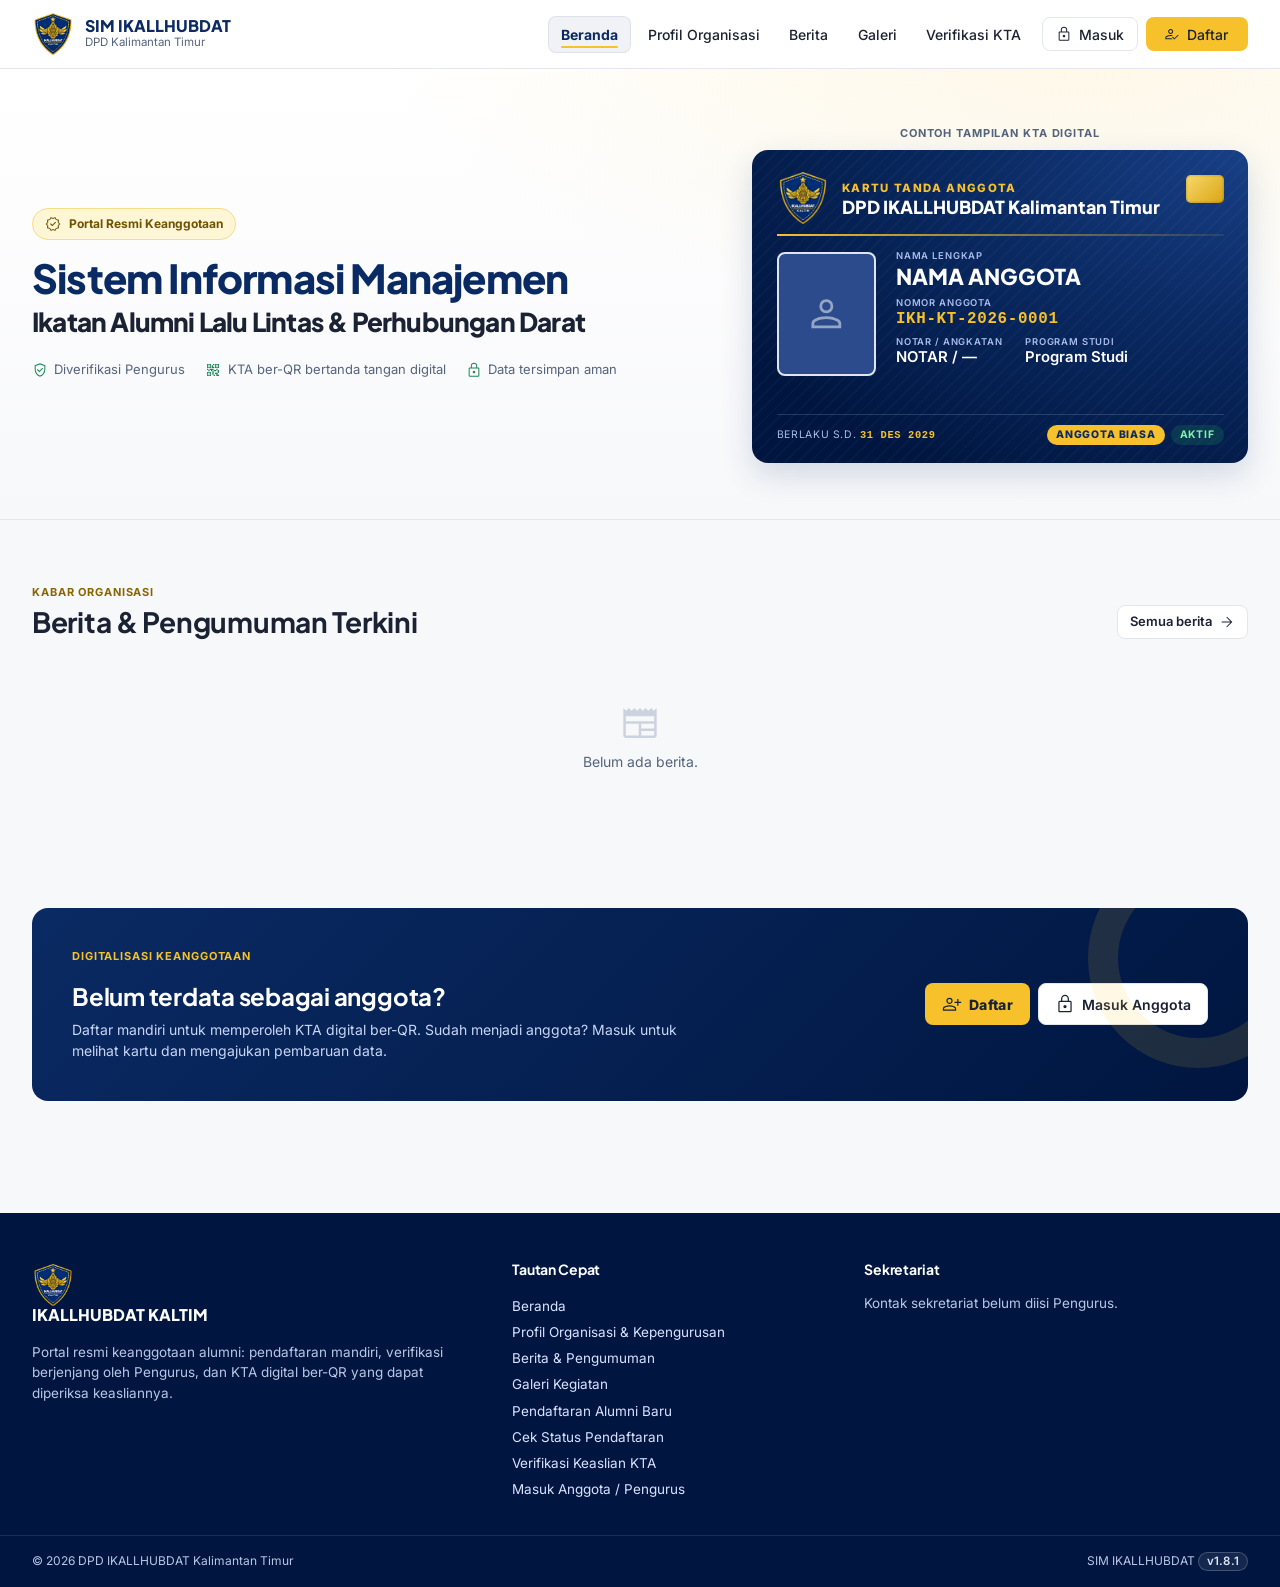
==== commit 5a99ba9b: "v1.8.1 Teks KTA satu baris diperkecil otomatis" ====
--- a/index.html
+++ b/index.html
@@ -19,16 +19,16 @@
 <link rel="preconnect" href="https://fonts.gstatic.com" crossorigin>
 <link rel="dns-prefetch" href="https://drive.google.com">
 <link rel="stylesheet" href="https://fonts.googleapis.com/css2?family=Inter:wght@400;500;600;700&family=Plus+Jakarta+Sans:wght@600;700;800&display=swap">
-<link rel="stylesheet" href="./css/style.css?v=1.8.0">
+<link rel="stylesheet" href="./css/style.css?v=1.8.1">
 <style>.boot{min-height:100vh;display:grid;place-items:center;background:#F7F8FA;font-family:system-ui,sans-serif;color:#55647C}.boot b{display:block;color:#0A2A63;font-size:18px;margin-top:12px;text-align:center}.boot i{display:block;width:44px;height:44px;margin:auto;border:4px solid #0A2A63;border-right-color:#F6C12B;border-radius:50%;animation:putar .8s linear infinite}@keyframes putar{to{transform:rotate(360deg)}}</style>
 </head>
 <body>
 <svg xmlns="http://www.w3.org/2000/svg" style="display:none" aria-hidden="true"><symbol id="i-account_tree" viewBox="0 -960 960 960"><path d="M604-120v-125H450v-410h-93v130H80v-315h277v125h247v-125h276v315H604v-130h-94v350h94v-130h276v315H604ZM140-780v195-195Zm524 405v195-195Zm0-405v195-195Zm0 195h156v-195H664v195Zm0 405h156v-195H664v195ZM140-585h157v-195H140v195Z"/></symbol><symbol id="i-add" viewBox="0 -960 960 960"><path d="M450-450H200v-60h250v-250h60v250h250v60H510v250h-60v-250Z"/></symbol><symbol id="i-add_photo_alternate" viewBox="0 -960 960 960"><path d="M480-480ZM180-120q-24 0-42-18t-18-42v-600q0-24 18-42t42-18h365v60H180v600h600v-365h60v365q0 24-18 42t-42 18H180Zm60-162h480L576-474 449-307l-94-124-115 149Zm453-323v-87h-88v-60h88v-88h60v88h87v60h-87v87h-60Z"/></symbol><symbol id="i-admin_panel_settings" viewBox="0 -960 960 960"><path d="M734.88-289Q753-308 753-333.88q0-25.88-18.12-44t-44-18.12Q665-396 646-377.88q-19 18.12-19 44T646-289q19 19 44.88 19 25.88 0 44-19ZM689.5-145q33.5 0 60.5-14t46-40q-26-14-51.96-21t-54-7q-28.04 0-54.54 7T584-199q19 26 45.5 40t60 14ZM480-80q-138-32-229-156.5T160-522v-239l320-120 320 120v270q-14-7-30-12.5t-30-7.5v-208l-260-96-260 96v197q0 76 24.5 140T307-269.5q38 48.5 84 80.5t89 46q6 12 18 27t20 23q-9 5-19 7.5T480-80Zm212.5 0Q615-80 560-135.5T505-267q0-78.43 54.99-133.72Q614.98-456 693-456q77 0 132.5 55.28Q881-345.43 881-267q0 76-55.5 131.5T692.5-80ZM480-479Z"/></symbol><symbol id="i-album" viewBox="0 -960 960 960"><path d="M480-316q70 0 120-47.5T650-480q0-71-49.5-120.5T480-650q-69 0-116.5 50T316-480q0 69 47.5 116.5T480-316Zm-28.5-135.5Q440-463 440-480t11.5-28.5Q463-520 480-520t28.5 11.5Q520-497 520-480t-11.5 28.5Q497-440 480-440t-28.5-11.5ZM480-80q-82 0-155-31.5t-127.5-86Q143-252 111.5-325T80-480q0-83 31.5-156t86-127Q252-817 325-848.5T480-880q83 0 156 31.5T763-763q54 54 85.5 127T880-480q0 82-31.5 155T763-197.5q-54 54.5-127 86T480-80Zm0-60q142 0 241-99.5T820-480q0-142-99-241t-241-99q-141 0-240.5 99T140-480q0 141 99.5 240.5T480-140Zm0-340Z"/></symbol><symbol id="i-arrow_back" viewBox="0 -960 960 960"><path d="m274-450 248 248-42 42-320-320 320-320 42 42-248 248h526v60H274Z"/></symbol><symbol id="i-arrow_forward" viewBox="0 -960 960 960"><path d="M686-450H160v-60h526L438-758l42-42 320 320-320 320-42-42 248-248Z"/></symbol><symbol id="i-autorenew" viewBox="0 -960 960 960"><path d="M196-331q-20-36-28-72.5t-8-74.5q0-131 94.5-225.5T480-798h43l-80-80 39-39 149 149-149 149-40-40 79-79h-41q-107 0-183.5 76.5T220-478q0 29 5.5 55t13.5 49l-43 43ZM476-40 327-189l149-149 39 39-80 80h45q107 0 183.5-76.5T740-479q0-29-5-55t-15-49l43-43q20 36 28.5 72.5T800-479q0 131-94.5 225.5T480-159h-45l80 80-39 39Z"/></symbol><symbol id="i-badge" viewBox="0 -960 960 960"><path d="M140-80q-24 0-42-18t-18-42v-480q0-24 18-42t42-18h250v-140q0-24 18-42t42-18h60q24 0 42 18t18 42v140h250q24 0 42 18t18 42v480q0 24-18 42t-42 18H140Zm0-60h680v-480H570v30q0 28-18 44t-42 16h-60q-24 0-42-16t-18-44v-30H140v480Zm92-107h239v-14q0-18-9-32t-23-19q-32-11-50-14.5t-35-3.5q-19 0-40.5 4.5T265-312q-15 5-24 19t-9 32v14Zm336-67h170v-50H568v50Zm-175.5-65.5Q408-395 408-418t-15.5-38.5Q377-472 354-472t-38.5 15.5Q300-441 300-418t15.5 38.5Q331-364 354-364t38.5-15.5ZM568-427h170v-50H568v50ZM450-590h60v-230h-60v230Zm30 210Z"/></symbol><symbol id="i-block" viewBox="0 -960 960 960"><path d="M324-111.5Q251-143 197-197t-85.5-127Q80-397 80-480t31.5-156Q143-709 197-763t127-85.5Q397-880 480-880t156 31.5Q709-817 763-763t85.5 127Q880-563 880-480t-31.5 156Q817-251 763-197t-127 85.5Q563-80 480-80t-156-31.5ZM480-140q61.01 0 117.51-20.5Q654-181 699-220L220-699q-38 46-59 102.17T140-480q0 142.37 98.81 241.19Q337.63-140 480-140Zm259-121q37-45 59-101.49 22-56.5 22-117.51 0-142.38-98.81-241.19T480-820q-60.66 0-116.83 21T261-739l478 478ZM480-480Z"/></symbol><symbol id="i-bolt" viewBox="0 -960 960 960"><path d="m393-165 279-335H492l36-286-253 366h154l-36 255Zm-73 85 40-280H160l360-520h80l-40 320h240L400-80h-80Zm154-396Z"/></symbol><symbol id="i-calendar_month" viewBox="0 -960 960 960"><path d="M180-80q-24 0-42-18t-18-42v-620q0-24 18-42t42-18h65v-60h65v60h340v-60h65v60h65q24 0 42 18t18 42v620q0 24-18 42t-42 18H180Zm0-60h600v-430H180v430Zm0-490h600v-130H180v130Zm0 0v-130 130Zm300 230q-17 0-28.5-11.5T440-440q0-17 11.5-28.5T480-480q17 0 28.5 11.5T520-440q0 17-11.5 28.5T480-400Zm-188.5-11.5Q280-423 280-440t11.5-28.5Q303-480 320-480t28.5 11.5Q360-457 360-440t-11.5 28.5Q337-400 320-400t-28.5-11.5ZM640-400q-17 0-28.5-11.5T600-440q0-17 11.5-28.5T640-480q17 0 28.5 11.5T680-440q0 17-11.5 28.5T640-400ZM480-240q-17 0-28.5-11.5T440-280q0-17 11.5-28.5T480-320q17 0 28.5 11.5T520-280q0 17-11.5 28.5T480-240Zm-188.5-11.5Q280-263 280-280t11.5-28.5Q303-320 320-320t28.5 11.5Q360-297 360-280t-11.5 28.5Q337-240 320-240t-28.5-11.5ZM640-240q-17 0-28.5-11.5T600-280q0-17 11.5-28.5T640-320q17 0 28.5 11.5T680-280q0 17-11.5 28.5T640-240Z"/></symbol><symbol id="i-call" viewBox="0 -960 960 960"><path d="M795-120q-116 0-236.5-56T335-335Q232-438 176-558.5T120-795q0-19.29 12.86-32.14Q145.71-840 165-840h140q14 0 24 10t14 25l26.93 125.64Q372-665 369.5-653.5t-10.73 19.73L259-533q26 44 55 82t64 72q37 38 78 69.5t86 55.5l95-98q10-11 23.15-15 13.15-4 25.85-2l119 26q15 4 25 16.04 10 12.05 10 26.96v135q0 19.29-12.86 32.14Q814.29-120 795-120ZM229-588l81-82-23-110H180q2 42 13.5 88.5T229-588Zm369 363q41 19 89 31t93 14v-107l-103-21-79 83ZM229-588Zm369 363Z"/></symbol><symbol id="i-campaign" viewBox="0 -960 960 960"><path d="M730-450v-60h150v60H730Zm50 290-121-90 36-48 121 90-36 48Zm-82-503-36-48 118-89 36 48-118 89ZM210-200v-160h-70q-24.75 0-42.37-17.63Q80-395.25 80-420v-120q0-24.75 17.63-42.38Q115.25-600 140-600h180l200-120v480L320-360h-50v160h-60Zm250-146v-268l-124 74H140v120h196l124 74Zm100 0v-268q27 24 43.5 58.5T620-480q0 41-16.5 75.5T560-346ZM300-480Z"/></symbol><symbol id="i-cancel" viewBox="0 -960 960 960"><path d="m330-288 150-150 150 150 42-42-150-150 150-150-42-42-150 150-150-150-42 42 150 150-150 150 42 42ZM480-80q-82 0-155-31.5t-127.5-86Q143-252 111.5-325T80-480q0-83 31.5-156t86-127Q252-817 325-848.5T480-880q83 0 156 31.5T763-763q54 54 85.5 127T880-480q0 82-31.5 155T763-197.5q-54 54.5-127 86T480-80Zm0-60q142 0 241-99.5T820-480q0-142-99-241t-241-99q-141 0-240.5 99T140-480q0 141 99.5 240.5T480-140Zm0-340Z"/></symbol><symbol id="i-chat" viewBox="0 -960 960 960"><path d="M240-399h313v-60H240v60Zm0-130h480v-60H240v60Zm0-130h480v-60H240v60ZM80-80v-740q0-24 18-42t42-18h680q24 0 42 18t18 42v520q0 24-18 42t-42 18H240L80-80Zm134-220h606v-520H140v600l74-80Zm-74 0v-520 520Z"/></symbol><symbol id="i-check" viewBox="0 -960 960 960"><path d="M378-246 154-470l43-43 181 181 384-384 43 43-427 427Z"/></symbol><symbol id="i-check_circle" viewBox="0 -960 960 960"><path d="m421-298 283-283-46-45-237 237-120-120-45 45 165 166Zm59 218q-82 0-155-31.5t-127.5-86Q143-252 111.5-325T80-480q0-83 31.5-156t86-127Q252-817 325-848.5T480-880q83 0 156 31.5T763-763q54 54 85.5 127T880-480q0 82-31.5 155T763-197.5q-54 54.5-127 86T480-80Zm0-60q142 0 241-99.5T820-480q0-142-99-241t-241-99q-141 0-240.5 99T140-480q0 141 99.5 240.5T480-140Zm0-340Z"/></symbol><symbol id="i-chevron_left" viewBox="0 -960 960 960"><path d="M561-240 320-481l241-241 43 43-198 198 198 198-43 43Z"/></symbol><symbol id="i-chevron_right" viewBox="0 -960 960 960"><path d="M530-481 332-679l43-43 241 241-241 241-43-43 198-198Z"/></symbol><symbol id="i-close" viewBox="0 -960 960 960"><path d="m249-207-42-42 231-231-231-231 42-42 231 231 231-231 42 42-231 231 231 231-42 42-231-231-231 231Z"/></symbol><symbol id="i-cloud_off" viewBox="0 -960 960 960"><path d="M818-56 703-171H248q-88 0-148-59T40-377q0-80 50.5-134T217-577q2-14 6.5-31.5T236-640L70-806l42-42L861-99l-43 43ZM248-231h397L285-591q-11 15-14.5 34t-3.5 37h-19q-62 0-105 39.5t-43 101q0 61.5 43 105T248-231Zm216-181Zm390 210-47-47q25-17 39-38t14-50q0-43-31-73.5T755-441h-67v-81q0-88-61-147.5T478.47-729q-28.47 0-60.97 9T358-691l-42-42q36-29 77.5-42.5T478-789q111 0 190.5 79T748-520v21q72-1 122 45t50 117q0 35-16.5 73.5T854-202ZM583-470Z"/></symbol><symbol id="i-compare_arrows" viewBox="0 -960 960 960"><path d="m317-160-42-42 121-121H80v-60h316L275-504l42-42 193 193-193 193Zm326-254L450-607l193-193 42 42-121 121h316v60H564l121 121-42 42Z"/></symbol><symbol id="i-contacts" viewBox="0 -960 960 960"><path d="M144-40v-60h672v60H144Zm0-820v-60h672v60H144Zm336 416q50 0 84-34t34-84q0-50-34-84t-84-34q-50 0-84 34t-34 84q0 50 34 84t84 34ZM132-160q-24 0-42-18t-18-42v-520q0-26 18-43t42-17h696q24 0 42 18t18 42v520q0 24-18 42t-42 18H132Zm88-60q51-63 121-94.5T479.5-346q68.5 0 140 31.5T740-220h88v-520H132v520h88Zm94 0h334q-31-30-72.5-48T480-286q-54 0-94.5 18T314-220Zm125.5-301Q423-538 423-562t16.34-41q16.34-17 40.5-17t40.66 17q16.5 17 16.5 41t-16.34 41q-16.34 17-40.5 17t-40.66-17Zm40.5 41Z"/></symbol><symbol id="i-content_copy" viewBox="0 -960 960 960"><path d="M300-200q-24 0-42-18t-18-42v-560q0-24 18-42t42-18h440q24 0 42 18t18 42v560q0 24-18 42t-42 18H300Zm0-60h440v-560H300v560ZM180-80q-24 0-42-18t-18-42v-620h60v620h500v60H180Zm120-180v-560 560Z"/></symbol><symbol id="i-create_new_folder" viewBox="0 -960 960 960"><path d="M550-320h60v-90h90v-60h-90v-90h-60v90h-90v60h90v90ZM140-160q-24 0-42-18.5T80-220v-520q0-23 18-41.5t42-18.5h281l60 60h339q23 0 41.5 18.5T880-680v460q0 23-18.5 41.5T820-160H140Zm0-60h680v-460H456l-60-60H140v520Zm0 0v-520 520Z"/></symbol><symbol id="i-dashboard" viewBox="0 -960 960 960"><path d="M510-570v-270h330v270H510ZM120-450v-390h330v390H120Zm390 330v-390h330v390H510Zm-390 0v-270h330v270H120Zm60-390h210v-270H180v270Zm390 330h210v-270H570v270Zm0-450h210v-150H570v150ZM180-180h210v-150H180v150Zm210-330Zm180-120Zm0 180ZM390-330Z"/></symbol><symbol id="i-delete" viewBox="0 -960 960 960"><path d="M261-120q-24.75 0-42.37-17.63Q201-155.25 201-180v-570h-41v-60h188v-30h264v30h188v60h-41v570q0 24-18 42t-42 18H261Zm438-630H261v570h438v-570ZM367-266h60v-399h-60v399Zm166 0h60v-399h-60v399ZM261-750v570-570Z"/></symbol><symbol id="i-description" viewBox="0 -960 960 960"><path d="M319-250h322v-60H319v60Zm0-170h322v-60H319v60ZM220-80q-24 0-42-18t-18-42v-680q0-24 18-42t42-18h361l219 219v521q0 24-18 42t-42 18H220Zm331-554v-186H220v680h520v-494H551ZM220-820v186-186 680-680Z"/></symbol><symbol id="i-domain" viewBox="0 -960 960 960"><path d="M80-120v-720h390v165h410v555H80Zm60-60h105v-105H140v105Zm0-165h105v-105H140v105Zm0-165h105v-105H140v105Zm0-165h105v-105H140v105Zm165 495h105v-105H305v105Zm0-165h105v-105H305v105Zm0-165h105v-105H305v105Zm0-165h105v-105H305v105Zm165 495h350v-435H470v105h80v60h-80v105h80v60h-80v105Zm185-270v-60h60v60h-60Zm0 165v-60h60v60h-60Z"/></symbol><symbol id="i-download" viewBox="0 -960 960 960"><path d="M480-313 287-506l43-43 120 120v-371h60v371l120-120 43 43-193 193ZM220-160q-24 0-42-18t-18-42v-143h60v143h520v-143h60v143q0 24-18 42t-42 18H220Z"/></symbol><symbol id="i-drive_file_move" viewBox="0 -960 960 960"><path d="m526-410-75 75 42 42 147-147-147-147-42 42 75 75H320v60h206ZM140-160q-24 0-42-18.5T80-220v-520q0-23 18-41.5t42-18.5h281l60 60h339q23 0 41.5 18.5T880-680v460q0 23-18.5 41.5T820-160H140Zm0-60h680v-460H456l-60-60H140v520Zm0 0v-520 520Z"/></symbol><symbol id="i-edit" viewBox="0 -960 960 960"><path d="M180-180h44l472-471-44-44-472 471v44Zm-60 60v-128l575-574q8-8 19-12.5t23-4.5q11 0 22 4.5t20 12.5l44 44q9 9 13 20t4 22q0 11-4.5 22.5T823-694L248-120H120Zm659-617-41-41 41 41Zm-105 64-22-22 44 44-22-22Z"/></symbol><symbol id="i-edit_note" viewBox="0 -960 960 960"><path d="M160-410v-60h300v60H160Zm0-165v-60h470v60H160Zm0-165v-60h470v60H160Zm360 580v-123l221-220q9-9 20-13t22-4q12 0 23 4.5t20 13.5l37 37q9 9 13 20t4 22q0 11-4.5 22.5T862.09-380L643-160H520Zm300-263-37-37 37 37ZM580-220h38l121-122-18-19-19-18-122 121v38Zm141-141-19-18 37 37-18-19Z"/></symbol><symbol id="i-error" viewBox="0 -960 960 960"><path d="M503.5-289.48q9.5-9.48 9.5-23.5t-9.48-23.52q-9.48-9.5-23.5-9.5t-23.52 9.48q-9.5 9.48-9.5 23.5t9.48 23.52q9.48 9.5 23.5 9.5t23.52-9.48ZM453-433h60v-253h-60v253Zm27.27 353q-82.74 0-155.5-31.5Q252-143 197.5-197.5t-86-127.34Q80-397.68 80-480.5t31.5-155.66Q143-709 197.5-763t127.34-85.5Q397.68-880 480.5-880t155.66 31.5Q709-817 763-763t85.5 127Q880-563 880-480.27q0 82.74-31.5 155.5Q817-252 763-197.68q-54 54.31-127 86Q563-80 480.27-80Zm.23-60Q622-140 721-239.5t99-241Q820-622 721.19-721T480-820q-141 0-240.5 98.81T140-480q0 141 99.5 240.5t241 99.5Zm-.5-340Z"/></symbol><symbol id="i-event" viewBox="0 -960 960 960"><path d="M528-248.18q-28-28.19-28-69Q500-358 528.18-386q28.19-28 69-28Q638-414 666-385.82q28 28.19 28 69Q694-276 665.82-248q-28.19 28-69 28Q556-220 528-248.18ZM180-80q-24 0-42-18t-18-42v-620q0-24 18-42t42-18h65v-60h65v60h340v-60h65v60h65q24 0 42 18t18 42v620q0 24-18 42t-42 18H180Zm0-60h600v-430H180v430Zm0-490h600v-130H180v130Zm0 0v-130 130Z"/></symbol><symbol id="i-event_available" viewBox="0 -960 960 960"><path d="M433-228 295-365l42-42 96 94 184-184 42 43-226 226ZM180-80q-24 0-42-18t-18-42v-620q0-24 18-42t42-18h65v-60h65v60h340v-60h65v60h65q24 0 42 18t18 42v620q0 24-18 42t-42 18H180Zm0-60h600v-430H180v430Zm0-490h600v-130H180v130Zm0 0v-130 130Z"/></symbol><symbol id="i-event_busy" viewBox="0 -960 960 960"><path d="m381-218-43-43 100-99-100-99 43-43 99 100 99-100 43 43-100 99 100 99-43 43-99-100-99 100ZM180-80q-24 0-42-18t-18-42v-620q0-24 18-42t42-18h65v-60h65v60h340v-60h65v60h65q24 0 42 18t18 42v620q0 24-18 42t-42 18H180Zm0-60h600v-430H180v430Zm0-490h600v-130H180v130Zm0 0v-130 130Z"/></symbol><symbol id="i-fact_check" viewBox="0 -960 960 960"><path d="M132-120q-24 0-42-18t-18-42v-600q0-24 18-42t42-18h696q24 0 42 18t18 42v600q0 24-18 42t-42 18H132Zm0-60h696v-600H132v600Zm68-100h200v-80H200v80Zm382-80 198-198-57-57-141 142-57-57-56 57 113 113Zm-382-80h200v-80H200v80Zm0-160h200v-80H200v80Zm-68 420v-600 600Z"/></symbol><symbol id="i-flip" viewBox="0 -960 960 960"><path d="M349-120H180q-24.75 0-42.37-17.63Q120-155.25 120-180v-600q0-24.75 17.63-42.38Q155.25-840 180-840h169v60H180v600h169v60Zm103 80v-880h60v880h-60Zm163-80v-60h60v60h-60Zm0-660v-60h60v60h-60Zm165 660v-60h60q0 25-17.62 42.5Q804.75-120 780-120Zm0-165v-60h60v60h-60Zm0-165v-60h60v60h-60Zm0-165v-60h60v60h-60Zm0-165v-60q24.75 0 42.38 17.62Q840-804.75 840-780h-60Z"/></symbol><symbol id="i-folder_open" viewBox="0 -960 960 960"><path d="M140-160q-23 0-41.5-18.5T80-220v-520q0-23 18.5-41.5T140-800h281l60 60h339q23 0 41.5 18.5T880-680H455l-60-60H140v520l102-400h698L833-206q-6 24-22 35t-41 11H140Zm63-60h572l84-340H287l-84 340Zm0 0 84-340-84 340Zm-63-460v-60 60Z"/></symbol><symbol id="i-forum" viewBox="0 -960 960 960"><path d="M880-81 721-240H300q-24.75 0-42.37-17.63Q240-275.25 240-300v-80h440q24.75 0 42.38-17.63Q740-415.25 740-440v-280h80q24.75 0 42.38 17.62Q880-684.75 880-660v579ZM140-425l75-75h405v-320H140v395ZM80-280v-540q0-24.75 17.63-42.38Q115.25-880 140-880h480q24.75 0 42.38 17.62Q680-844.75 680-820v320q0 24.75-17.62 42.37Q644.75-440 620-440H240L80-280Zm60-220v-320 320Z"/></symbol><symbol id="i-fullscreen" viewBox="0 -960 960 960"><path d="M120-120v-193h60v133h133v60H120Zm527 0v-60h133v-133h60v193H647ZM120-647v-193h193v60H180v133h-60Zm660 0v-133H647v-60h193v193h-60Z"/></symbol><symbol id="i-groups" viewBox="0 -960 960 960"><path d="M0-240v-53q0-38.57 41.5-62.78Q83-380 150.38-380q12.16 0 23.39.5t22.23 2.15q-8 17.35-12 35.17-4 17.81-4 37.18v65H0Zm240 0v-65q0-32 17.5-58.5T307-410q32-20 76.5-30t96.5-10q53 0 97.5 10t76.5 30q32 20 49 46.5t17 58.5v65H240Zm540 0v-65q0-19.86-3.5-37.43T765-377.27q11-1.73 22.17-2.23 11.17-.5 22.83-.5 67.5 0 108.75 23.77T960-293v53H780Zm-480-60h360v-6q0-37-50.5-60.5T480-390q-79 0-129.5 23.5T300-305v5ZM149.57-410q-28.57 0-49.07-20.56Q80-451.13 80-480q0-29 20.56-49.5Q121.13-550 150-550q29 0 49.5 20.5t20.5 49.93q0 28.57-20.5 49.07T149.57-410Zm660 0q-28.57 0-49.07-20.56Q740-451.13 740-480q0-29 20.56-49.5Q781.13-550 810-550q29 0 49.5 20.5t20.5 49.93q0 28.57-20.5 49.07T809.57-410ZM480-480q-50 0-85-35t-35-85q0-51 35-85.5t85-34.5q51 0 85.5 34.5T600-600q0 50-34.5 85T480-480Zm.35-60Q506-540 523-557.35t17-43Q540-626 522.85-643t-42.5-17q-25.35 0-42.85 17.15t-17.5 42.5q0 25.35 17.35 42.85t43 17.5ZM480-300Zm0-300Z"/></symbol><symbol id="i-help" viewBox="0 -960 960 960"><path d="M511-258q11-11 11-27t-11-27q-11-11-27-11t-27 11q-11 11-11 27t11 27q11 11 27 11t27-11Zm-62-135h59q0-26 6.5-47.5T555-490q31-26 44-51t13-55q0-53-34.5-85T486-713q-49 0-86.5 24.5T345-621l53 20q11-28 33-43.5t52-15.5q34 0 55 18.5t21 47.5q0 22-13 41.5T508-512q-30 26-44.5 51.5T449-393Zm31 313q-82 0-155-31.5t-127.5-86Q143-252 111.5-325T80-480q0-83 31.5-156t86-127Q252-817 325-848.5T480-880q83 0 156 31.5T763-763q54 54 85.5 127T880-480q0 82-31.5 155T763-197.5q-54 54.5-127 86T480-80Zm0-60q142 0 241-99.5T820-480q0-142-99-241t-241-99q-141 0-240.5 99T140-480q0 141 99.5 240.5T480-140Zm0-340Z"/></symbol><symbol id="i-hide" viewBox="0 -960 960 960"><path d="m162-120-42-42 214-214H216v-60h220v220h-60v-118L162-120Zm363-405v-220h60v118l213-213 42 42-213 213h118v60H525Z"/></symbol><symbol id="i-history" viewBox="0 -960 960 960"><path d="M477-120q-149 0-253-105.5T120-481h60q0 125 86 213t211 88q127 0 215-89t88-216q0-124-89-209.5T477-780q-68 0-127.5 31T246-667h105v60H142v-208h60v106q52-61 123.5-96T477-840q75 0 141 28t115.5 76.5Q783-687 811.5-622T840-482q0 75-28.5 141t-78 115Q684-177 618-148.5T477-120Zm128-197L451-469v-214h60v189l137 134-43 43Z"/></symbol><symbol id="i-home" viewBox="0 -960 960 960"><path d="M220-180h150v-250h220v250h150v-390L480-765 220-570v390Zm-60 60v-480l320-240 320 240v480H530v-250H430v250H160Zm320-353Z"/></symbol><symbol id="i-hourglass_top" viewBox="0 -960 960 960"><path d="M308-140h344v-127q0-72-50-121.5T480-438q-72 0-122 49.5T308-267v127ZM160-80v-60h88v-127q0-71 40-129t106-84q-66-27-106-85t-40-129v-126h-88v-60h640v60h-88v126q0 71-40 129t-106 85q66 26 106 84t40 129v127h88v60H160Z"/></symbol><symbol id="i-how_to_reg" viewBox="0 -960 960 960"><path d="M80-160v-94q0-34 17-62.5t51-43.5q72-32 132-46t120-14q29 0 61.5 3.5T528-404l-49 49q-20-2-39.5-3.5T400-360q-58 0-105.5 10.5T172-306q-17 8-24.5 23t-7.5 29v34h319l60 60H80Zm545 16L484-285l42-42 99 99 213-213 42 42-255 255ZM292-524q-42-42-42-108t42-108q42-42 108-42t108 42q42 42 42 108t-42 108q-42 42-108 42t-108-42Zm167 304Zm5.5-347.5Q490-593 490-632t-25.5-64.5Q439-722 400-722t-64.5 25.5Q310-671 310-632t25.5 64.5Q361-542 400-542t64.5-25.5ZM400-632Z"/></symbol><symbol id="i-image" viewBox="0 -960 960 960"><path d="M180-120q-24 0-42-18t-18-42v-600q0-24 18-42t42-18h600q24 0 42 18t18 42v600q0 24-18 42t-42 18H180Zm0-60h600v-600H180v600Zm56-97h489L578-473 446-302l-93-127-117 152Zm-56 97v-600 600Z"/></symbol><symbol id="i-info" viewBox="0 -960 960 960"><path d="M453-280h60v-240h-60v240Zm50.5-323.2q9.5-9.2 9.5-22.8 0-14.45-9.48-24.22-9.48-9.78-23.5-9.78t-23.52 9.78Q447-640.45 447-626q0 13.6 9.48 22.8 9.48 9.2 23.5 9.2t23.52-9.2ZM480.27-80q-82.74 0-155.5-31.5Q252-143 197.5-197.5t-86-127.34Q80-397.68 80-480.5t31.5-155.66Q143-709 197.5-763t127.34-85.5Q397.68-880 480.5-880t155.66 31.5Q709-817 763-763t85.5 127Q880-563 880-480.27q0 82.74-31.5 155.5Q817-252 763-197.68q-54 54.31-127 86Q563-80 480.27-80Zm.23-60Q622-140 721-239.5t99-241Q820-622 721.19-721T480-820q-141 0-240.5 98.81T140-480q0 141 99.5 240.5t241 99.5Zm-.5-340Z"/></symbol><symbol id="i-input" viewBox="0 -960 960 960"><path d="M140-160q-24 0-42-18t-18-42v-169h60v169h680v-520H140v171H80v-171q0-24 18-42t42-18h680q24 0 42 18t18 42v520q0 24-18 42t-42 18H140Zm319-143-43-43 103-103H80v-60h439L416-612l43-43 176 176-176 176Z"/></symbol><symbol id="i-inventory_2" viewBox="0 -960 960 960"><path d="M180-80q-24.75 0-42.37-17.63Q120-115.25 120-140v-483q-17-6-28.5-21.39T80-680v-140q0-24.75 17.63-42.38Q115.25-880 140-880h680q24.75 0 42.38 17.62Q880-844.75 880-820v140q0 20.22-11.5 35.61T840-623v483q0 24.75-17.62 42.37Q804.75-80 780-80H180Zm0-540v480h600v-480H180Zm-40-60h680v-140H140v140Zm220 260h240v-60H360v60Zm120 40Z"/></symbol><symbol id="i-key" viewBox="0 -960 960 960"><path d="M232-432q-20-20-20-48t20-48q20-20 48-20t48 20q20 20 20 48t-20 48q-20 20-48 20t-48-20Zm48 192q-100 0-170-70T40-480q0-100 70-170t170-70q72 0 126 34t85 103h356l113 113-167 153-88-64-88 64-75-60h-51q-25 60-78.5 98.5T280-240Zm0-60q58 0 107-38.5t63-98.5h114l54 45 88-63 82 62 85-79-51-51H450q-12-56-60-96.5T280-660q-75 0-127.5 52.5T100-480q0 75 52.5 127.5T280-300Z"/></symbol><symbol id="i-label" viewBox="0 -960 960 960"><path d="M140-160q-24.75 0-42.37-17.63Q80-195.25 80-220v-520q0-24.75 17.63-42.38Q115.25-800 140-800h471q14.25 0 27 6.37 12.75 6.38 21 17.63l222 296-221 296q-8.25 11.25-21 17.62-12.75 6.38-27 6.38H140Zm0-60h471l195-260-195-260H140v520Zm236-260Z"/></symbol><symbol id="i-landscape" viewBox="0 -960 960 960"><path d="m40-240 240-320 195 260h325L560-619 435-453l-38-50 163-217 360 480H40Zm510-60Zm-390 0h240L280-460 160-300Zm0 0h240-240Z"/></symbol><symbol id="i-link" viewBox="0 -960 960 960"><path d="M450-280H280q-83 0-141.5-58.5T80-480q0-83 58.5-141.5T280-680h170v60H280q-58.33 0-99.17 40.76-40.83 40.77-40.83 99Q140-422 180.83-381q40.84 41 99.17 41h170v60ZM325-450v-60h310v60H325Zm185 170v-60h170q58.33 0 99.17-40.76 40.83-40.77 40.83-99Q820-538 779.17-579q-40.84-41-99.17-41H510v-60h170q83 0 141.5 58.5T880-480q0 83-58.5 141.5T680-280H510Z"/></symbol><symbol id="i-link_off" viewBox="0 -960 960 960"><path d="m750-291-49-49q51-10 85-48t34-89q0-58-41-99t-99-41H525v-60h155q83 0 141.5 58.5T880-477q0 62-36 112t-94 74ZM594-447l-60-60h101v60h-41ZM814-56 63-807l43-43L857-99l-43 43ZM450-280H280q-83 0-141.5-58.5T80-480q0-72 44.5-127T238-676l56 56h-14q-58 0-99 41t-41 99q0 58 41 99t99 41h170v60ZM325-450v-60h79l60 60H325Z"/></symbol><symbol id="i-location_on" viewBox="0 -960 960 960"><path d="M529.5-510.5Q550-531 550-560t-20.5-49.5Q509-630 480-630t-49.5 20.5Q410-589 410-560t20.5 49.5Q451-490 480-490t49.5-20.5ZM480-159q133-121 196.5-219.5T740-552q0-118-75.5-193T480-820q-109 0-184.5 75T220-552q0 75 65 173.5T480-159Zm0 79Q319-217 239.5-334.5T160-552q0-150 96.5-239T480-880q127 0 223.5 89T800-552q0 100-79.5 217.5T480-80Zm0-480Z"/></symbol><symbol id="i-lock" viewBox="0 -960 960 960"><path d="M220-80q-24.75 0-42.37-17.63Q160-115.25 160-140v-434q0-24.75 17.63-42.38Q195.25-634 220-634h70v-96q0-78.85 55.61-134.42Q401.21-920 480.11-920q78.89 0 134.39 55.58Q670-808.85 670-730v96h70q24.75 0 42.38 17.62Q800-598.75 800-574v434q0 24.75-17.62 42.37Q764.75-80 740-80H220Zm0-60h520v-434H220v434Zm314.5-162.03Q557-324.06 557-355q0-30-22.67-54.5t-54.5-24.5q-31.83 0-54.33 24.5t-22.5 55q0 30.5 22.67 52.5t54.5 22q31.83 0 54.33-22.03ZM350-634h260v-96q0-54.17-37.88-92.08-37.88-37.92-92-37.92T388-822.08q-38 37.91-38 92.08v96ZM220-140v-434 434Z"/></symbol><symbol id="i-lock_reset" viewBox="0 -960 960 960"><path d="M480-80q-88 0-164-35t-130.5-94q-54.5-59-83-138T81-513h61q-7 75 16 142.5t69.5 119Q274-200 339-169.5T480-139q142 0 241-99t99-241q0-142-99-241t-241-99q-100 0-180.5 51.5T177-633h129v60H80v-227h60v109q54-86 142.5-137.5T480-880q83 0 156 31.5T763-763q54 54 85.5 127T880-480q0 83-31.5 156T763-197q-54 54-127 85.5T480-80Zm-80-245q-14 0-24.5-10.5T365-360v-120q0-14 11.5-24.5T405-515v-45q0-31 22-53t53-22q31 0 53 22t22 53v45q17 0 28.5 10.5T595-480v120q0 14-10.5 24.5T560-325H400Zm35-190h90v-45q0-19-13-32t-32-13q-19 0-32 13t-13 32v45Z"/></symbol><symbol id="i-login" viewBox="0 -960 960 960"><path d="M481-120v-60h299v-600H481v-60h299q24 0 42 18t18 42v600q0 24-18 42t-42 18H481Zm-55-185-43-43 102-102H120v-60h363L381-612l43-43 176 176-174 174Z"/></symbol><symbol id="i-logout" viewBox="0 -960 960 960"><path d="M180-120q-24 0-42-18t-18-42v-600q0-24 18-42t42-18h299v60H180v600h299v60H180Zm486-185-43-43 102-102H360v-60h363L621-612l43-43 176 176-174 174Z"/></symbol><symbol id="i-mail" viewBox="0 -960 960 960"><path d="M140-160q-24 0-42-18t-18-42v-520q0-24 18-42t42-18h680q24 0 42 18t18 42v520q0 24-18 42t-42 18H140Zm340-302L140-685v465h680v-465L480-462Zm0-60 336-218H145l335 218ZM140-685v-55 520-465Z"/></symbol><symbol id="i-manage_accounts" viewBox="0 -960 960 960"><path d="M292-527q-42-42-42-108t42-108q42-42 108-42t108 42q42 42 42 108t-42 108q-42 42-108 42t-108-42ZM80-164v-94q0-35 17.5-63t50.5-43q72-32 133.5-46T400-424h23q-6 14-9 27.5t-5 32.5h-9q-58 0-113.5 12.5T172-310q-16 8-24 22.5t-8 29.5v34h269q5 18 12 32.5t17 27.5H80Zm587 44-10-66q-17-5-34.5-14.5T593-222l-55 12-25-42 47-44q-2-9-2-25t2-25l-47-44 25-42 55 12q12-12 29.5-21.5T657-456l10-66h54l10 66q17 5 34.5 14.5T795-420l55-12 25 42-47 44q2 9 2 25t-2 25l47 44-25 42-55-12q-12 12-29.5 21.5T731-186l-10 66h-54Zm85-143q22-22 22-58t-22-58q-22-22-58-22t-58 22q-22 22-22 58t22 58q22 22 58 22t58-22ZM464.5-570.5Q490-596 490-635t-25.5-64.5Q439-725 400-725t-64.5 25.5Q310-674 310-635t25.5 64.5Q361-545 400-545t64.5-25.5ZM400-635Zm9 411Z"/></symbol><symbol id="i-map" viewBox="0 -960 960 960"><path d="m612-120-263-93-179 71q-17 9-33.5-1T120-173v-558q0-13 7.5-23t19.5-15l202-71 263 92 178-71q17-8 33.5 1.5T840-788v565q0 11-7.5 19T814-192l-202 72Zm-34-75v-505l-196-66v505l196 66Zm60 0 142-47v-512l-142 54v505Zm-458-12 142-54v-505l-142 47v512Zm458-493v505-505Zm-316-66v505-505Z"/></symbol><symbol id="i-menu" viewBox="0 -960 960 960"><path d="M120-240v-60h720v60H120Zm0-210v-60h720v60H120Zm0-210v-60h720v60H120Z"/></symbol><symbol id="i-menu_open" viewBox="0 -960 960 960"><path d="M120-240v-60h520v60H120Zm678-52L609-481l188-188 43 43-145 145 146 146-43 43ZM120-452v-60h400v60H120Zm0-208v-60h520v60H120Z"/></symbol><symbol id="i-merge" viewBox="0 -960 960 960"><path d="m256-120-42-42 196-196q24-24 32-44t8-59v-265l-90 90-42-42 162-162 162 162-42 42-90-90v265q0 39 8 59t32 44l196 196-42 42-224-224-224 224Z"/></symbol><symbol id="i-move_up" viewBox="0 -960 960 960"><path d="M320-160q-117 0-198.5-81.5T40-440q0-118 83.5-197.5T323-711l-86-86 43-43 160 160-160 160-43-43 89-89q-92-2-159 59.5T100-440q0 92 64 156t156 64h120v60H320Zm200-360v-280h360v280H520Zm0 360v-280h360v280H520Zm60-60h240v-160H580v160Z"/></symbol><symbol id="i-newspaper" viewBox="0 -960 960 960"><path d="M140-120q-24.75 0-42.37-17.63Q80-155.25 80-180v-660l67 67 66-67 67 67 67-67 66 67 67-67 67 67 66-67 67 67 67-67 66 67 67-67v660q0 24.75-17.62 42.37Q844.75-120 820-120H140Zm0-60h310v-280H140v280Zm370 0h310v-110H510v110Zm0-170h310v-110H510v110ZM140-520h680v-120H140v120Z"/></symbol><symbol id="i-notifications" viewBox="0 -960 960 960"><path d="M160-200v-60h80v-304q0-84 49.5-150.5T420-798v-22q0-25 17.5-42.5T480-880q25 0 42.5 17.5T540-820v22q81 17 130.5 83.5T720-564v304h80v60H160Zm320-302Zm0 422q-33 0-56.5-23.5T400-160h160q0 33-23.5 56.5T480-80ZM300-260h360v-304q0-75-52.5-127.5T480-744q-75 0-127.5 52.5T300-564v304Z"/></symbol><symbol id="i-open_in_new" viewBox="0 -960 960 960"><path d="M180-120q-24 0-42-18t-18-42v-600q0-24 18-42t42-18h279v60H180v600h600v-279h60v279q0 24-18 42t-42 18H180Zm202-219-42-43 398-398H519v-60h321v321h-60v-218L382-339Z"/></symbol><symbol id="i-password" viewBox="0 -960 960 960"><path d="M80-200v-61h800v61H80Zm38-254-40-22 40-68H40v-45h78l-40-68 40-22 38 67 38-67 40 22-40 68h78v45h-78l40 68-40 22-38-67-38 67Zm324 0-40-24 40-68h-78v-45h78l-40-68 40-22 38 67 38-67 40 22-40 68h78v45h-78l40 68-40 24-38-67-38 67Zm324 0-40-24 40-68h-78v-45h78l-40-68 40-22 38 67 38-67 40 22-40 68h78v45h-78l40 68-40 24-38-67-38 67Z"/></symbol><symbol id="i-person" viewBox="0 -960 960 960"><path d="M372-523q-42-42-42-108t42-108q42-42 108-42t108 42q42 42 42 108t-42 108q-42 42-108 42t-108-42ZM160-160v-94q0-38 19-65t49-41q67-30 128.5-45T480-420q62 0 123 15.5T731-360q31 14 50 41t19 65v94H160Zm60-60h520v-34q0-16-9.5-30.5T707-306q-64-31-117-42.5T480-360q-57 0-111 11.5T252-306q-14 7-23 21.5t-9 30.5v34Zm324.5-346.5Q570-592 570-631t-25.5-64.5Q519-721 480-721t-64.5 25.5Q390-670 390-631t25.5 64.5Q441-541 480-541t64.5-25.5ZM480-631Zm0 411Z"/></symbol><symbol id="i-person_add" viewBox="0 -960 960 960"><path d="M730-400v-130H600v-60h130v-130h60v130h130v60H790v130h-60ZM252-523q-42-42-42-108t42-108q42-42 108-42t108 42q42 42 42 108t-42 108q-42 42-108 42t-108-42ZM40-160v-94q0-35 17.5-63.5T108-360q75-33 133.5-46.5T360-420q60 0 118 13.5T611-360q33 15 51 43t18 63v94H40Zm60-60h520v-34q0-16-9-30.5T587-306q-71-33-120-43.5T360-360q-58 0-107.5 10.5T132-306q-15 7-23.5 21.5T100-254v34Zm324.5-346.5Q450-592 450-631t-25.5-64.5Q399-721 360-721t-64.5 25.5Q270-670 270-631t25.5 64.5Q321-541 360-541t64.5-25.5ZM360-631Zm0 411Z"/></symbol><symbol id="i-person_remove" viewBox="0 -960 960 960"><path d="M648-542v-60h232v60H648Zm-396 19q-42-42-42-108t42-108q42-42 108-42t108 42q42 42 42 108t-42 108q-42 42-108 42t-108-42ZM40-160v-94q0-35 17.5-63.5T108-360q75-33 133.5-46.5T360-420q60 0 118 13.5T611-360q33 15 51 43t18 63v94H40Zm60-60h520v-34q0-16-9-30.5T587-306q-71-33-120-43.5T360-360q-58 0-107.5 10.5T132-306q-15 7-23.5 21.5T100-254v34Zm324.5-346.5Q450-592 450-631t-25.5-64.5Q399-721 360-721t-64.5 25.5Q270-670 270-631t25.5 64.5Q321-541 360-541t64.5-25.5ZM360-631Zm0 411Z"/></symbol><symbol id="i-photo_camera" viewBox="0 -960 960 960"><path d="M479.5-267q72.5 0 121.5-49t49-121.5q0-72.5-49-121T479.5-607q-72.5 0-121 48.5t-48.5 121q0 72.5 48.5 121.5t121 49Zm0-60q-47.5 0-78.5-31.5t-31-79q0-47.5 31-78.5t78.5-31q47.5 0 79 31t31.5 78.5q0 47.5-31.5 79t-79 31.5ZM140-120q-24 0-42-18t-18-42v-513q0-23 18-41.5t42-18.5h147l73-87h240l73 87h147q23 0 41.5 18.5T880-693v513q0 24-18.5 42T820-120H140Zm0-60h680v-513H645l-73-87H388l-73 87H140v513Zm340-257Z"/></symbol><symbol id="i-photo_library" viewBox="0 -960 960 960"><path d="M345-377h391L609-548 506-413l-68-87-93 123Zm-85 177q-24 0-42-18t-18-42v-560q0-24 18-42t42-18h560q24 0 42 18t18 42v560q0 24-18 42t-42 18H260Zm0-60h560v-560H260v560ZM140-80q-24 0-42-18t-18-42v-620h60v620h620v60H140Zm120-740v560-560Z"/></symbol><symbol id="i-picture_as_pdf" viewBox="0 -960 960 960"><path d="M331-431h37v-83h48q15.73 0 26.36-10.64Q453-535.28 453-551v-48q0-15.72-10.64-26.36Q431.73-636 416-636h-85v205Zm37-120v-48h48v48h-48Zm129 120h84q15 0 26-10.64 11-10.63 11-26.36v-131q0-15.72-11-26.36Q596-636 581-636h-84v205Zm37-37v-131h47v131h-47Zm133 37h37v-83h50v-37h-50v-48h50v-37h-87v205ZM260-200q-24 0-42-18t-18-42v-560q0-24 18-42t42-18h560q24 0 42 18t18 42v560q0 24-18 42t-42 18H260Zm0-60h560v-560H260v560ZM140-80q-24 0-42-18t-18-42v-620h60v620h620v60H140Zm120-740v560-560Z"/></symbol><symbol id="i-play_arrow" viewBox="0 -960 960 960"><path d="M320-203v-560l440 280-440 280Zm60-280Zm0 171 269-171-269-171v342Z"/></symbol><symbol id="i-qr_code" viewBox="0 -960 960 960"><path d="M120-510v-330h330v330H120Zm60-60h210v-210H180v210Zm-60 450v-330h330v330H120Zm60-60h210v-210H180v210Zm330-330v-330h330v330H510Zm60-60h210v-210H570v210Zm188 450v-82h82v82h-82ZM510-367v-83h82v83h-82Zm82 82v-82h83v82h-83Zm-82 83v-83h82v83h-82Zm82 82v-82h83v82h-83Zm83-82v-83h83v83h-83Zm0-165v-83h83v83h-83Zm83 82v-82h82v82h-82Z"/></symbol><symbol id="i-qr_code_2" viewBox="0 -960 960 960"><path d="M520-120v-80h80v80h-80Zm-80-80v-200h80v200h-80Zm320-120v-160h80v160h-80Zm-80-160v-80h80v80h-80Zm-480 80v-80h80v80h-80Zm-80-80v-80h80v80h-80Zm360-280v-80h80v80h-80ZM170-650h140v-140H170v140Zm-50 50v-240h240v240H120Zm50 430h140v-140H170v140Zm-50 50v-240h240v240H120Zm530-530h140v-140H650v140Zm-50 50v-240h240v240H600Zm80 480v-120h-80v-80h160v120h80v80H680ZM520-400v-80h160v80H520Zm-160 0v-80h-80v-80h240v80h-80v80h-80Zm40-200v-160h80v80h80v80H400Zm-190-90v-60h60v60h-60Zm0 480v-60h60v60h-60Zm480-480v-60h60v60h-60Z"/></symbol><symbol id="i-qr_code_scanner" viewBox="0 -960 960 960"><path d="M80-707v-173h173v60H140v113H80Zm0 627v-173h60v113h113v60H80Zm627 0v-60h113v-113h60v173H707Zm113-627v-113H707v-60h173v173h-60ZM708-251h63v63h-63v-63Zm0-126h63v63h-63v-63Zm-63 63h63v63h-63v-63Zm-63 63h63v63h-63v-63Zm-63-63h63v63h-63v-63Zm126-126h63v63h-63v-63Zm-63 63h63v63h-63v-63Zm-63-63h63v63h-63v-63Zm252-332v252H519v-252h252ZM440-440v252H188v-252h252Zm0-332v252H188v-252h252Zm-50 534v-152H238v152h152Zm0-332v-152H238v152h152Zm331 0v-152H569v152h152Z"/></symbol><symbol id="i-refresh" viewBox="0 -960 960 960"><path d="M480-160q-133 0-226.5-93.5T160-480q0-133 93.5-226.5T480-800q85 0 149 34.5T740-671v-129h60v254H546v-60h168q-38-60-97-97t-137-37q-109 0-184.5 75.5T220-480q0 109 75.5 184.5T480-220q83 0 152-47.5T728-393h62q-29 105-115 169t-195 64Z"/></symbol><symbol id="i-resize" viewBox="0 -960 960 960"><path d="M780-615v-165H615v-60h225v225h-60ZM120-120v-225h60v165h165v60H120Zm0-330v-60h60v60h-60Zm0-165v-60h60v60h-60Zm0-165v-60h60v60h-60Zm165 0v-60h60v60h-60Zm165 660v-60h60v60h-60Zm0-660v-60h60v60h-60Zm165 660v-60h60v60h-60Zm165 0v-60h60v60h-60Zm0-165v-60h60v60h-60Zm0-165v-60h60v60h-60Z"/></symbol><symbol id="i-scan" viewBox="0 -960 960 960"><path d="M220-80q-24.75 0-42.37-17.63Q160-115.25 160-140v-170h60v170h520v-170h60v170q0 24.75-17.62 42.37Q764.75-80 740-80H220Zm-60-410v-330q0-24.75 17.63-42.38Q195.25-880 220-880h361l219 219v171h-60v-144H551v-186H220v330h-60ZM40-370v-60h880v60H40Zm440-120Zm0 180Z"/></symbol><symbol id="i-schedule" viewBox="0 -960 960 960"><path d="m627-287 45-45-159-160v-201h-60v225l174 181ZM480-80q-82 0-155-31.5t-127.5-86Q143-252 111.5-325T80-480q0-82 31.5-155t86-127.5Q252-817 325-848.5T480-880q82 0 155 31.5t127.5 86Q817-708 848.5-635T880-480q0 82-31.5 155t-86 127.5Q708-143 635-111.5T480-80Zm0-400Zm0 340q140 0 240-100t100-240q0-140-100-240T480-820q-140 0-240 100T140-480q0 140 100 240t240 100Z"/></symbol><symbol id="i-school" viewBox="0 -960 960 960"><path d="M479-120 189-279v-240L40-600l439-240 441 240v317h-60v-282l-91 46v240L479-120Zm0-308 315-172-315-169-313 169 313 172Zm0 240 230-127v-168L479-360 249-485v170l230 127Zm1-240Zm-1 74Zm0 0Z"/></symbol><symbol id="i-script" viewBox="0 -960 960 960"><path d="M332-254q11 0 18-6t8-15q2-17 4.5-32l4.5-27q2-10 3-22t5-28q26-5 51.5-8.5T476-399q26-3 50.5-4.5T574-407q5 20 8.5 40t9.5 40q8 23 17.5 39t23.5 27q9 7 19 9t18-1q11-4 12-12t-6-24q-9-20-15-36.5T651-356q-4-15-7-28l-6-26q6 0 13.5-.5T663-412q17-2 25-11t8-20q0-12-9.5-20t-26.5-8h-13.5q-9.5 0-19.5 1-2-19-4.5-37.5T617-545q-3-22-6.5-40t-7.5-35q-5-20-14.5-36.5T565-685q-12-11-26-16.5t-28-5.5q-23 0-41 8t-35 26q-10 11-21 25.5T390-613q-6-9-12.5-13t-15.5-4q-8 0-13 4.5t-5 11.5q0 28-3.5 54.5T331-506q-4 19-8.5 38t-9.5 38q-13 1-22 2.5t-14 4.5q-6 3-9 8.5t-3 13.5q0 8 2 12.5t7 7.5q5 3 13 4t20 0q0 16-2 31.5t-2 30.5q0 14 .5 24.5T306-274q3 11 9.5 15.5T332-254Zm60-195q9-34 19-62.5t22-53.5q12-26 28.5-53t45.5-27q17 0 28 17.5t17 52.5q4 24 5.5 53.5T562-468q-21 2-42 3.5t-43 3.5q-21 2-42 5t-43 7ZM140-80q-24 0-42-18t-18-42v-680q0-24 18-42t42-18h680q24 0 42 18t18 42v680q0 24-18 42t-42 18H140Zm0-60h680v-680H140v680Zm0 0v-680 680Z"/></symbol><symbol id="i-search" viewBox="0 -960 960 960"><path d="M796-121 533-384q-30 26-70 40.5T378-329q-108 0-183-75t-75-181q0-106 75-181t182-75q106 0 180.5 75T632-585q0 43-14 83t-42 75l264 262-44 44ZM377-389q81 0 138-57.5T572-585q0-81-57-138.5T377-781q-82 0-139.5 57.5T180-585q0 81 57.5 138.5T377-389Z"/></symbol><symbol id="i-send" viewBox="0 -960 960 960"><path d="M120-160v-640l760 320-760 320Zm60-93 544-227-544-230v168l242 62-242 60v167Zm0 0v-457 457Z"/></symbol><symbol id="i-settings" viewBox="0 -960 960 960"><path d="m388-80-20-126q-19-7-40-19t-37-25l-118 54-93-164 108-79q-2-9-2.5-20.5T185-480q0-9 .5-20.5T188-521L80-600l93-164 118 54q16-13 37-25t40-18l20-127h184l20 126q19 7 40.5 18.5T669-710l118-54 93 164-108 77q2 10 2.5 21.5t.5 21.5q0 10-.5 21t-2.5 21l108 78-93 164-118-54q-16 13-36.5 25.5T592-206L572-80H388Zm48-60h88l14-112q33-8 62.5-25t53.5-41l106 46 40-72-94-69q4-17 6.5-33.5T715-480q0-17-2-33.5t-7-33.5l94-69-40-72-106 46q-23-26-52-43.5T538-708l-14-112h-88l-14 112q-34 7-63.5 24T306-642l-106-46-40 72 94 69q-4 17-6.5 33.5T245-480q0 17 2.5 33.5T254-413l-94 69 40 72 106-46q24 24 53.5 41t62.5 25l14 112Zm44-210q54 0 92-38t38-92q0-54-38-92t-92-38q-54 0-92 38t-38 92q0 54 38 92t92 38Zm0-130Z"/></symbol><symbol id="i-settings_backup_restore" viewBox="0 -960 960 960"><path d="M479.96-405Q449-405 427-427.04q-22-22.05-22-53Q405-511 427.04-533q22.05-22 53-22Q511-555 533-532.96q22 22.05 22 53Q555-449 532.96-427q-22.05 22-53 22Zm.04 285q-150 0-255-105.5T120-481h60q0 125 87.5 213T480-180q125.36 0 212.68-87.32Q780-354.64 780-480q0-125.36-87.32-212.68Q605.36-780 480-780q-69 0-129 30.5T246-667h104v60H142v-208h60v106q53-62 125.22-96.5Q399.43-840 480-840q75 0 140.5 28.5t114 77q48.5 48.5 77 114T840-480q0 75-28.5 140.5t-77 114q-48.5 48.5-114 77T480-120Z"/></symbol><symbol id="i-share" viewBox="0 -960 960 960"><path d="M686-80q-47.5 0-80.75-33.25T572-194q0-8 5-34L278-403q-16.28 17.34-37.64 27.17Q219-366 194-366q-47.5 0-80.75-33T80-480q0-48 33.25-81T194-594q24 0 45 9.3 21 9.29 37 25.7l301-173q-2-8-3.5-16.5T572-766q0-47.5 33.25-80.75T686-880q47.5 0 80.75 33.25T800-766q0 47.5-33.25 80.75T686-652q-23.27 0-43.64-9Q622-670 606-685L302-516q3 8 4.5 17.5t1.5 18q0 8.5-1 16t-3 15.5l303 173q16-15 36.09-23.5 20.1-8.5 43.07-8.5Q734-308 767-274.75T800-194q0 47.5-33.25 80.75T686-80Zm.04-60q22.96 0 38.46-15.54 15.5-15.53 15.5-38.5 0-22.96-15.54-38.46-15.53-15.5-38.5-15.5-22.96 0-38.46 15.54-15.5 15.53-15.5 38.5 0 22.96 15.54 38.46 15.53 15.5 38.5 15.5Zm-492-286q22.96 0 38.46-15.54 15.5-15.53 15.5-38.5 0-22.96-15.54-38.46-15.53-15.5-38.5-15.5-22.96 0-38.46 15.54-15.5 15.53-15.5 38.5 0 22.96 15.54 38.46 15.53 15.5 38.5 15.5ZM724.5-727.54q15.5-15.53 15.5-38.5 0-22.96-15.54-38.46-15.53-15.5-38.5-15.5-22.96 0-38.46 15.54-15.5 15.53-15.5 38.5 0 22.96 15.54 38.46 15.53 15.5 38.5 15.5 22.96 0 38.46-15.54ZM686-194ZM194-480Zm492-286Z"/></symbol><symbol id="i-shield" viewBox="0 -960 960 960"><path d="M480-81q-140-35-230-162.5T160-523v-238l320-120 320 120v238q0 152-90 279.5T480-81Zm0-62q115-38 187.5-143.5T740-523v-196l-260-98-260 98v196q0 131 72.5 236.5T480-143Zm0-337Z"/></symbol><symbol id="i-star" viewBox="0 -960 960 960"><path d="m323-245 157-94 157 95-42-178 138-120-182-16-71-168-71 167-182 16 138 120-42 178Zm-90 125 65-281L80-590l288-25 112-265 112 265 288 25-218 189 65 281-247-149-247 149Zm247-355Z"/></symbol><symbol id="i-start" viewBox="0 -960 960 960"><path d="M80-240v-480h60v480H80Zm559 1-43-42 169-169H239v-60h526L597-679l42-42 241 241-241 241Z"/></symbol><symbol id="i-stop_circle" viewBox="0 -960 960 960"><path d="M330-330h300v-300H330v300ZM480.27-80q-82.74 0-155.5-31.5Q252-143 197.5-197.5t-86-127.34Q80-397.68 80-480.5t31.5-155.66Q143-709 197.5-763t127.34-85.5Q397.68-880 480.5-880t155.66 31.5Q709-817 763-763t85.5 127Q880-563 880-480.27q0 82.74-31.5 155.5Q817-252 763-197.68q-54 54.31-127 86Q563-80 480.27-80Zm.23-60Q622-140 721-239.5t99-241Q820-622 721.19-721T480-820q-141 0-240.5 98.81T140-480q0 141 99.5 240.5t241 99.5Zm-.5-340Z"/></symbol><symbol id="i-summarize" viewBox="0 -960 960 960"><path d="M330-630q9-9 9-21t-9-21q-9-9-21-9t-21 9q-9 9-9 21t9 21q9 9 21 9t21-9Zm0 171q9-9 9-21t-9-21q-9-9-21-9t-21 9q-9 9-9 21t9 21q9 9 21 9t21-9Zm0 171q9-9 9-21t-9-21q-9-9-21-9t-21 9q-9 9-9 21t9 21q9 9 21 9t21-9ZM180-120q-24 0-42-18t-18-42v-600q0-24 18-42t42-18h462l198 198v462q0 24-18 42t-42 18H180Zm0-60h600v-428.57H609V-780H180v600Zm0-600v171.43V-780v600-600Z"/></symbol><symbol id="i-swipe" viewBox="0 -960 960 960"><path d="M470-80q-21.88 0-41.94-8T392-112L184-320l15-22q11-16 28.5-22.5T264-366l96 26v-340q0-12.75 8.68-21.38 8.67-8.62 21.5-8.62 12.82 0 21.32 8.62 8.5 8.63 8.5 21.38v420l-124-33 139.18 139.18Q442-147 451.13-143.5q9.13 3.5 18.87 3.5h170q42 0 71-29t29-71v-180q0-12.75 8.68-21.38 8.67-8.62 21.5-8.62 12.82 0 21.32 8.62 8.5 8.63 8.5 21.38v180q0 66-47 113T640-80H470Zm17-290v-170q0-12.75 8.68-21.38 8.67-8.62 21.5-8.62 12.82 0 21.32 8.62 8.5 8.63 8.5 21.38v170h-60Zm126 0v-130q0-12.75 8.68-21.38 8.67-8.62 21.5-8.62 12.82 0 21.32 8.62 8.5 8.63 8.5 21.38v130h-60Zm-46 105Zm313-435H700v-40h133q-75-65-164.5-102.5T480-880q-99 0-188.5 37.5T127-740h133v40H80v-180h40v93q78-62 169-97.5T480-920q100 0 191 35.5T840-787v-93h40v180Z"/></symbol><symbol id="i-sync" viewBox="0 -960 960 960"><path d="M167-160v-60h130l-15-12q-64-51-93-111t-29-134q0-106 62.5-190.5T387-784v62q-75 29-121 96.5T220-477q0 63 23.5 109.5T307-287l30 21v-124h60v230H167Zm407-15v-63q76-29 121-96.5T740-483q0-48-23.5-97.5T655-668l-29-26v124h-60v-230h230v60H665l15 14q60 56 90 120t30 123q0 106-62 191T574-175Z"/></symbol><symbol id="i-tab" viewBox="0 -960 960 960"><path d="M140-220h680v-347H524v-173H140v520Zm0 60q-24 0-42-18t-18-42v-520q0-24 18-42t42-18h680q24 0 42 18t18 42v520q0 24-18 42t-42 18H140Zm0-60v-520 520Z"/></symbol><symbol id="i-table_view" viewBox="0 -960 960 960"><path d="M300-80q-24 0-42-18t-18-42v-520q0-24 18-42t42-18h520q24 0 42 18t18 42v520q0 24-18 42t-42 18H300Zm0-60h230v-147H300v147Zm290 0h230v-147H590v147ZM80-244v-576q0-24 18-42t42-18h576v60H140v576H80Zm220-103h230v-148H300v148Zm290 0h230v-148H590v148ZM300-555h520v-105H300v105Z"/></symbol><symbol id="i-tag" viewBox="0 -960 960 960"><path d="m239-160 40-159H120l15-60h159l51-202H186l15-60h159l39-159h59l-39 159h203l39-159h59l-39 159h159l-15 60H666l-51 202h159l-15 60H600l-40 159h-59l40-159H338l-40 159h-59Zm114-219h203l51-202H404l-51 202Z"/></symbol><symbol id="i-task_alt" viewBox="0 -960 960 960"><path d="M480-80q-85 0-158-30.5T195-195q-54-54-84.5-127T80-480q0-84 30.5-157T195-764q54-54 127-85t158-31q75 0 140 24t117 66l-43 43q-44-35-98-54t-116-19q-145 0-242.5 97.5T140-480q0 145 97.5 242.5T480-140q145 0 242.5-97.5T820-480q0-30-4.5-58.5T802-594l46-46q16 37 24 77t8 83q0 85-31 158t-85 127q-54 54-127 84.5T480-80Zm-59-218L256-464l45-45 120 120 414-414 46 45-460 460Z"/></symbol><symbol id="i-travel_explore" viewBox="0 -960 960 960"><path d="M458-81q-79-4-148-37t-120-86.5Q139-258 109.5-329T80-480q0-83 31.5-156T197-763q54-54 127-85.5T480-880q149 0 259 94t135 236h-61q-17-84-71-150t-135-99v18q0 35-24 61t-59 26h-87v87q0 17-13.5 28T393-568h-83v88h110v125h-67L149-559q-5 20-7 39.5t-2 39.5q0 135 91 233t227 106v60Zm392-26L716-241q-21 15-45.5 23t-50.5 8q-71 0-120.5-49.5T450-380q0-71 49.5-120.5T620-550q71 0 120.5 49.5T790-380q0 26-8.5 50.5T759-283l134 133-43 43ZM698-302q32-32 32-78t-32-78q-32-32-78-32t-78 32q-32 32-32 78t32 78q32 32 78 32t78-32Z"/></symbol><symbol id="i-tune" viewBox="0 -960 960 960"><path d="M427-120v-225h60v83h353v60H487v82h-60Zm-307-82v-60h247v60H120Zm187-166v-82H120v-60h187v-84h60v226h-60Zm120-82v-60h413v60H427Zm166-165v-225h60v82h187v60H653v83h-60Zm-473-83v-60h413v60H120Z"/></symbol><symbol id="i-undo" viewBox="0 -960 960 960"><path d="M259-200v-60h310q70 0 120.5-46.5T740-422q0-69-50.5-115.5T569-584H274l114 114-42 42-186-186 186-186 42 42-114 114h294q95 0 163.5 64T800-422q0 94-68.5 158T568-200H259Z"/></symbol><symbol id="i-update" viewBox="0 -960 960 960"><path d="M483-120q-75 0-141-28.5T226.5-226q-49.5-49-78-115T120-482q0-75 28.5-140t78-113.5Q276-784 342-812t141-28q80 0 151.5 35T758-709v-106h60v208H609v-60h105q-44-51-103.5-82T483-780q-125 0-214 85.5T180-485q0 127 88 216t215 89q125 0 211-88t86-213h60q0 150-104 255.5T483-120Zm122-197L451-469v-214h60v189l137 134-43 43Z"/></symbol><symbol id="i-upload" viewBox="0 -960 960 960"><path d="M450-313v-371L330-564l-43-43 193-193 193 193-43 43-120-120v371h-60ZM220-160q-24 0-42-18t-18-42v-143h60v143h520v-143h60v143q0 24-18 42t-42 18H220Z"/></symbol><symbol id="i-upload_file" viewBox="0 -960 960 960"><path d="M452-202h60v-201l82 82 42-42-156-152-154 154 42 42 84-84v201ZM220-80q-24 0-42-18t-18-42v-680q0-24 18-42t42-18h361l219 219v521q0 24-18 42t-42 18H220Zm331-554v-186H220v680h520v-494H551ZM220-820v186-186 680-680Z"/></symbol><symbol id="i-verified" viewBox="0 -960 960 960"><path d="m346-60-76-130-151-31 17-147-96-112 96-111-17-147 151-31 76-131 134 62 134-62 77 131 150 31-17 147 96 111-96 112 17 147-150 31-77 130-134-62-134 62Zm27-79 107-45 110 45 67-100 117-30-12-119 81-92-81-94 12-119-117-28-69-100-108 45-110-45-67 100-117 28 12 119-81 94 81 92-12 121 117 28 70 100Zm107-341Zm-43 133 227-225-45-41-182 180-95-99-46 45 141 140Z"/></symbol><symbol id="i-verified_user" viewBox="0 -960 960 960"><path d="m436-347 228-228-42-41-183 183-101-101-44 44 142 143Zm44 266q-140-35-230-162.5T160-523v-238l320-120 320 120v238q0 152-90 279.5T480-81Zm0-62q115-38 187.5-143.5T740-523v-196l-260-98-260 98v196q0 131 72.5 236.5T480-143Zm0-337Z"/></symbol><symbol id="i-visibility" viewBox="0 -960 960 960"><path d="M600.5-379.5Q650-429 650-500t-49.5-120.5Q551-670 480-670t-120.5 49.5Q310-571 310-500t49.5 120.5Q409-330 480-330t120.5-49.5Zm-200-41Q368-453 368-500t32.5-79.5Q433-612 480-612t79.5 32.5Q592-547 592-500t-32.5 79.5Q527-388 480-388t-79.5-32.5ZM216-283Q98-366 40-500q58-134 176-217t264-83q146 0 264 83t176 217q-58 134-176 217t-264 83q-146 0-264-83Zm264-217Zm222.5 174.5Q804-391 857-500q-53-109-154.5-174.5T480-740q-121 0-222.5 65.5T102-500q54 109 155.5 174.5T480-260q121 0 222.5-65.5Z"/></symbol><symbol id="i-visibility_off" viewBox="0 -960 960 960"><path d="m629-419-44-44q26-71-27-118t-115-24l-44-44q17-11 38-16t43-5q71 0 120.5 49.5T650-500q0 22-5.5 43.5T629-419Zm129 129-40-40q49-36 85.5-80.5T857-500q-50-111-150-175.5T490-740q-42 0-86 8t-69 19l-46-47q35-16 89.5-28T485-800q143 0 261.5 81.5T920-500q-26 64-67 117t-95 93Zm58 226L648-229q-35 14-79 21.5t-89 7.5q-146 0-265-81.5T40-500q20-52 55.5-101.5T182-696L56-822l42-43 757 757-39 44ZM223-654q-37 27-71.5 71T102-500q51 111 153.5 175.5T488-260q33 0 65-4t48-12l-64-64q-11 5-27 7.5t-30 2.5q-70 0-120-49t-50-121q0-15 2.5-30t7.5-27l-97-97Zm305 142Zm-116 58Z"/></symbol><symbol id="i-warning" viewBox="0 -960 960 960"><path d="m40-120 440-760 440 760H40Zm104-60h672L480-760 144-180Zm361.5-65.68q8.5-8.67 8.5-21.5 0-12.82-8.68-21.32-8.67-8.5-21.5-8.5-12.82 0-21.32 8.68-8.5 8.67-8.5 21.5 0 12.82 8.68 21.32 8.67 8.5 21.5 8.5 12.82 0 21.32-8.68ZM454-348h60v-224h-60v224Zm26-122Z"/></symbol><symbol id="i-work" viewBox="0 -960 960 960"><path d="M140-120q-24 0-42-18t-18-42v-480q0-24 18-42t42-18h180v-100q0-24 18-42t42-18h200q24 0 42 18t18 42v100h180q24 0 42 18t18 42v480q0 24-18 42t-42 18H140Zm0-60h680v-480H140v480Zm240-540h200v-100H380v100ZM140-180v-480 480Z"/></symbol><symbol id="i-workspace_premium" viewBox="0 -960 960 960"><path d="m385-412 36-115-95-74h116l38-119 37 119h117l-95 74 35 115-94-71-95 71ZM244-40v-304q-45-47-64.5-103T160-560q0-136 92-228t228-92q136 0 228 92t92 228q0 57-19.5 113T716-344v304l-236-79-236 79Zm420.5-335.5Q740-451 740-560t-75.5-184.5Q589-820 480-820t-184.5 75.5Q220-669 220-560t75.5 184.5Q371-300 480-300t184.5-75.5ZM304-124l176-55 176 55v-171q-40 29-86 42t-90 13q-44 0-90-13t-86-42v171Zm176-86Z"/></symbol><symbol id="i-zoom_in" viewBox="0 -960 960 960"><path d="M796-121 533-384q-30 26-69.96 40.5Q423.08-329 378-329q-108.16 0-183.08-75Q120-479 120-585t75-181q75-75 181.5-75t181 75Q632-691 632-584.85 632-542 618-502q-14 40-42 75l264 262-44 44ZM377-389q81.25 0 138.13-57.5Q572-504 572-585t-56.87-138.5Q458.25-781 377-781q-82.08 0-139.54 57.5Q180-666 180-585t57.46 138.5Q294.92-389 377-389Zm-31-85v-82h-82v-60h82v-81h60v81h81v60h-81v82h-60Z"/></symbol></svg>
-<div id="app"><div class="boot" role="status"><div><img src="./img/logo.png" alt="" width="88" height="88" style="display:block;margin:0 auto"><b>SIM IKALLHUBDAT</b><i style="width:22px;height:22px;border-width:3px;margin-top:10px"></i><span>Memuat aplikasi… <small style="opacity:.7">v1.8.0</small></span></div></div></div>
+<div id="app"><div class="boot" role="status"><div><img src="./img/logo.png" alt="" width="88" height="88" style="display:block;margin:0 auto"><b>SIM IKALLHUBDAT</b><i style="width:22px;height:22px;border-width:3px;margin-top:10px"></i><span>Memuat aplikasi… <small style="opacity:.7">v1.8.1</small></span></div></div></div>
 <div id="app-load" class="overlay-load hide" role="status"><div class="box"><span class="spin"></span><span>Memuat modul…</span></div></div>
 <noscript><p style="padding:2rem;text-align:center">Aplikasi ini membutuhkan JavaScript. Aktifkan JavaScript pada browser Anda.</p></noscript>
-<script src="./js/config.js?v=1.8.0"></script>
-<script src="./js/core.js?v=1.8.0"></script>
-<script src="./js/publik.js?v=1.8.0"></script>
+<script src="./js/config.js?v=1.8.1"></script>
+<script src="./js/core.js?v=1.8.1"></script>
+<script src="./js/publik.js?v=1.8.1"></script>
 </body>
 </html>
--- a/css/style.css
+++ b/css/style.css
@@ -246,30 +246,32 @@
 .kta .hd { position: absolute; left: 5cqw; right: 5cqw; top: 4.5cqw; display: flex; align-items: center; gap: 2.6cqw; }
 .kta .hd .lg { width: 10.5cqw; height: 10.5cqw; border-radius: 2cqw; background: transparent center/contain no-repeat; display: grid; place-items: center; color: var(--gold); flex: none; }
 .kta .hd .lg .ic { width: 6cqw; height: 6cqw; }
-.kta .hd .t1 { color: var(--gold); font-weight: 800; font-size: 2.3cqw; letter-spacing: .12em; } .kta .hd .t2 { font-family: var(--f-head); font-weight: 800; font-size: 3.6cqw; line-height: 1.15; }
+.kta .hd .hdt { flex: 1 1 auto; min-width: 0; }
+.kta .hd .t1 { color: var(--gold); font-weight: 800; font-size: 2.3cqw; letter-spacing: .12em; } .kta .hd .t2 { font-family: var(--f-head); font-weight: 800; font-size: 3.6cqw; line-height: 4.14cqw; }
 .kta .chipg { position: absolute; right: 5cqw; top: 5cqw; width: 7.5cqw; height: 5.6cqw; border-radius: 1cqw; background: linear-gradient(135deg, #F9D86A, #D9A514); box-shadow: inset 0 0 0 .3cqw rgba(0, 0, 0, .1); }
 .kta .garis { position: absolute; left: 5cqw; right: 5cqw; top: 17cqw; height: .25cqw; background: linear-gradient(90deg, var(--gold), rgba(246, 193, 43, .1)); }
 .kta .ft { position: absolute; left: 5cqw; top: 20.5cqw; width: 20cqw; height: 25cqw; border-radius: 1.6cqw; background: #2B4B8C center/cover no-repeat; border: .45cqw solid rgba(255, 255, 255, .85); display: grid; place-items: center; color: rgba(255, 255, 255, .5); }
 .kta .ft .ic { width: 9cqw; height: 9cqw; }
 .kta .ft.fu { overflow: hidden; } .kta .ft.fu::before { inset: -14%; filter: blur(1.6cqw); }
-.kta .dt { position: absolute; left: 29cqw; right: 5cqw; top: 20cqw; display: grid; gap: 1.2cqw; }
-.kta .dt .l { font-size: 1.9cqw; letter-spacing: .09em; color: #A9BCEB; text-transform: uppercase; font-weight: 600; } .kta .dt .v { font-size: 3cqw; font-weight: 600; line-height: 1.2; overflow: hidden; text-overflow: ellipsis; white-space: nowrap; }
-.kta .dt .v.nm { font-family: var(--f-head); font-size: 4.4cqw; font-weight: 800; white-space: normal; display: -webkit-box; -webkit-line-clamp: 2; -webkit-box-orient: vertical; }
-.kta .dt .v.no { color: var(--gold); font-family: ui-monospace, Menlo, monospace; font-size: 3.2cqw; letter-spacing: .04em; }
-.kta .dt .dua { display: grid; grid-template-columns: 24cqw 1fr; gap: 2cqw; }
-.kta .dt .v.pr { white-space: normal; display: -webkit-box; -webkit-line-clamp: 2; -webkit-box-orient: vertical; }   /* program studi boleh 2 baris */
+.kta .dt { position: absolute; left: 29cqw; right: 5cqw; top: 20cqw; display: grid; grid-template-columns: minmax(0, 1fr); gap: 1.2cqw; }
+.kta .dt > *, .kta .dt .dua > * { min-width: 0; }   /* v1.8.1: kolom tidak ikut melebar oleh teks panjang */
+.kta .dt .l { font-size: 1.9cqw; letter-spacing: .09em; color: #A9BCEB; text-transform: uppercase; font-weight: 600; } .kta .dt .v { font-size: 3cqw; font-weight: 600; line-height: 3.6cqw; white-space: nowrap; }
+.kta .dt .v.nm { font-family: var(--f-head); font-size: 4.4cqw; font-weight: 800; line-height: 5.28cqw; }
+.kta .dt .v.no { color: var(--gold); font-family: ui-monospace, Menlo, monospace; font-size: 3.2cqw; line-height: 3.84cqw; letter-spacing: .04em; }
+.kta .dt .dua { display: grid; grid-template-columns: 24cqw minmax(0, 1fr); gap: 2cqw; }
 .kta .bw { position: absolute; left: 5cqw; right: 5cqw; bottom: 3.6cqw; display: flex; justify-content: space-between; align-items: center; border-top: .2cqw solid rgba(255, 255, 255, .15); padding-top: 2cqw; font-size: 2.1cqw; color: #A9BCEB; letter-spacing: .06em; }
 .kta .bw b { color: var(--gold); font-family: ui-monospace, Menlo, monospace; }
 .kta .bw .st { padding: .5cqw 1.8cqw; border-radius: 99px; background: rgba(27, 135, 85, .25); color: #86EFAC; font-weight: 700; letter-spacing: .08em; }
 .kta .bw .st.bad { background: rgba(220, 38, 38, .25); color: #FCA5A5; }
 .kta.belakang { background: #fff; color: var(--text); border: 1px solid var(--border); }
 .kta.belakang .pita { position: absolute; left: 0; right: 0; top: 0; height: 9cqw; background: var(--navy); display: flex; align-items: center; padding: 0 5cqw; color: var(--gold); font-weight: 800; font-size: 2.6cqw; letter-spacing: .14em; }
+.kta.belakang .pita > span { flex: 1 1 auto; min-width: 0; }
 .kta.belakang .qr { position: absolute; display: block; margin: 0; background: #fff; color: inherit; font: inherit; cursor: zoom-in; -webkit-appearance: none; appearance: none; }
 .kta.belakang .qr { left: 5cqw; top: 13cqw; width: 28cqw; height: 28cqw; border: .3cqw solid var(--border); border-radius: 2cqw; padding: 1.2cqw; }
 .kta.belakang .qr svg { width: 100%; height: 100%; display: block; }
 .kta.belakang .qr:focus-visible { outline: .5cqw solid var(--gold); outline-offset: .3cqw; }
 .kta.belakang .qrl { position: absolute; left: 5cqw; top: 42.5cqw; width: 28cqw; text-align: center; font-size: 1.9cqw; line-height: 2.85cqw; color: var(--muted); font-weight: 600; }
-.kta.belakang .qrn { position: absolute; left: 5cqw; top: 45.3cqw; width: 28cqw; text-align: center; font: 600 2.1cqw/3cqw ui-monospace, Menlo, monospace; color: var(--text); white-space: nowrap; overflow: hidden; text-overflow: ellipsis; }
+.kta.belakang .qrn { position: absolute; left: 5cqw; top: 45.3cqw; width: 28cqw; text-align: center; font: 600 2.1cqw/3cqw ui-monospace, Menlo, monospace; color: var(--text); white-space: nowrap; }
 .kta.belakang .qrt { position: absolute; left: 5cqw; top: 48.4cqw; width: 28cqw; text-align: center; font-size: 1.8cqw; line-height: 2.7cqw; color: var(--muted); }
 .kta.belakang .kt { position: absolute; left: 38cqw; right: 5cqw; top: 13cqw; max-height: 23.6cqw; overflow: hidden; font-size: 2cqw; line-height: 2.8cqw; color: var(--muted); }
 .kta.belakang .kt b { color: var(--navy); font-size: 2.4cqw; line-height: 3.36cqw; display: block; margin-bottom: .6cqw; letter-spacing: .06em; }
@@ -278,8 +280,8 @@
 .kta.belakang .sg { position: absolute; left: 38cqw; right: 5cqw; top: 37.8cqw; height: .2cqw; background: var(--border); }
 .kta.belakang .sah { position: absolute; left: 38cqw; right: 5cqw; top: 39cqw; height: 19.6cqw; display: flex; flex-direction: column; justify-content: center; }
 .kta.belakang .sah .s1 { font-size: 1.9cqw; line-height: 2.85cqw; font-weight: 800; letter-spacing: .07em; color: var(--navy); margin-bottom: .6cqw; white-space: nowrap; }
-.kta.belakang .sah .s2 { font-size: 2.4cqw; line-height: 3.36cqw; color: var(--muted); white-space: nowrap; overflow: hidden; text-overflow: ellipsis; }
-.kta.belakang .sah .s3 { font-size: 3cqw; line-height: 3.6cqw; font-weight: 800; color: var(--text); display: -webkit-box; -webkit-line-clamp: 2; -webkit-box-orient: vertical; overflow: hidden; }
+.kta.belakang .sah .s2 { font-size: 2.4cqw; line-height: 3.36cqw; color: var(--muted); white-space: nowrap; }
+.kta.belakang .sah .s3 { font-size: 3cqw; line-height: 3.6cqw; font-weight: 800; color: var(--text); white-space: nowrap; }
 .kta.belakang .bwh { position: absolute; left: 0; right: 0; bottom: 0; height: 3cqw; background: var(--gold); }
 /* Jenis anggota (v1.3.0): Biasa biru-emas · Luar Biasa hijau tua · Kehormatan marun-emas */
 .kta .bw .kn { display: flex; align-items: center; gap: 1.2cqw; }
@@ -291,6 +293,11 @@
 .kta[data-jn="lb"] .bw .jn { color: #0B4A3A; } .kta[data-jn="kh"] .bw .jn { color: #6A1525; }
 .kta.belakang[data-jn="lb"] .pita { background: #0B4A3A; } .kta.belakang[data-jn="kh"] .pita { background: #6A1525; }
 .kta.belakang[data-jn="lb"] .kt b, .kta.belakang[data-jn="lb"] .sah .s1 { color: #0B4A3A; } .kta.belakang[data-jn="kh"] .kt b, .kta.belakang[data-jn="kh"] .sah .s1 { color: #6A1525; }
+/* v1.8.1 — Teks KTA satu baris: diperkecil otomatis (min 45%) oleh IKH.pasKartu, tidak pernah dipotong "…".
+   Tinggi baris dikunci (cqw) agar tata letak kartu tidak bergeser saat huruf mengecil. Bila pada 45% masih belum muat
+   (data sangat panjang) teks turun ke baris berikutnya di dalam kartu (.pas-bungkus). */
+.kta [data-pas] { white-space: nowrap; }
+.kta [data-pas].pas-bungkus { white-space: normal !important; overflow-wrap: anywhere; line-height: 1.2 !important; }
 /* v1.8.0 — KTA Pengurus (hitam–emas) */
 .kta.depan[data-jn="pg"] { background: radial-gradient(120% 120% at 100% 0%, #3B3B3B 0%, #1C1C1C 45%, #050505 100%); }
 .kta[data-jn="pg"] .dt .l, .kta[data-jn="pg"] .bw { color: #D8C58E; } .kta[data-jn="pg"] .ft { background-color: #2B2B2B; } .kta[data-jn="pg"] .bw .jn { color: #1C1C1C; }
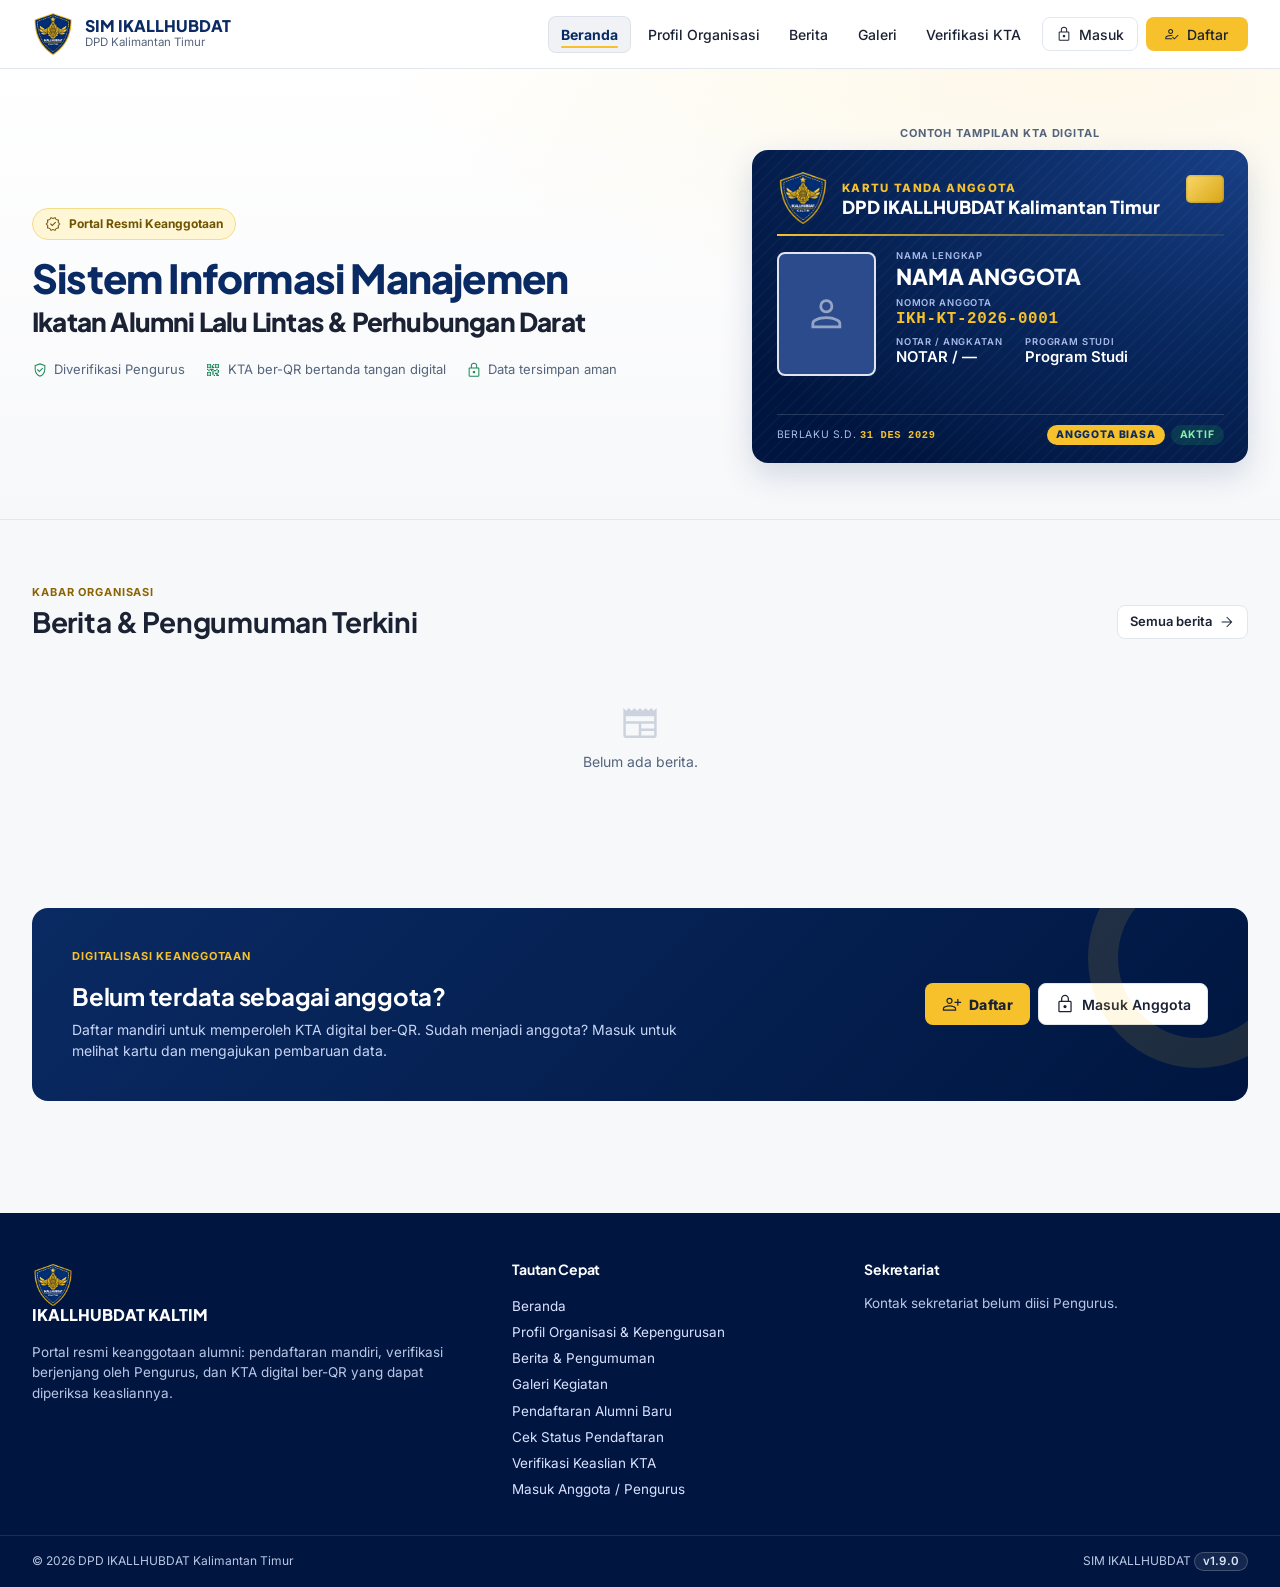
==== commit d3f74b72: "v1.9.0 Anggota masuk dengan akun Google" ====
--- a/index.html
+++ b/index.html
@@ -19,16 +19,16 @@
 <link rel="preconnect" href="https://fonts.gstatic.com" crossorigin>
 <link rel="dns-prefetch" href="https://drive.google.com">
 <link rel="stylesheet" href="https://fonts.googleapis.com/css2?family=Inter:wght@400;500;600;700&family=Plus+Jakarta+Sans:wght@600;700;800&display=swap">
-<link rel="stylesheet" href="./css/style.css?v=1.8.1">
+<link rel="stylesheet" href="./css/style.css?v=1.9.0">
 <style>.boot{min-height:100vh;display:grid;place-items:center;background:#F7F8FA;font-family:system-ui,sans-serif;color:#55647C}.boot b{display:block;color:#0A2A63;font-size:18px;margin-top:12px;text-align:center}.boot i{display:block;width:44px;height:44px;margin:auto;border:4px solid #0A2A63;border-right-color:#F6C12B;border-radius:50%;animation:putar .8s linear infinite}@keyframes putar{to{transform:rotate(360deg)}}</style>
 </head>
 <body>
-<svg xmlns="http://www.w3.org/2000/svg" style="display:none" aria-hidden="true"><symbol id="i-account_tree" viewBox="0 -960 960 960"><path d="M604-120v-125H450v-410h-93v130H80v-315h277v125h247v-125h276v315H604v-130h-94v350h94v-130h276v315H604ZM140-780v195-195Zm524 405v195-195Zm0-405v195-195Zm0 195h156v-195H664v195Zm0 405h156v-195H664v195ZM140-585h157v-195H140v195Z"/></symbol><symbol id="i-add" viewBox="0 -960 960 960"><path d="M450-450H200v-60h250v-250h60v250h250v60H510v250h-60v-250Z"/></symbol><symbol id="i-add_photo_alternate" viewBox="0 -960 960 960"><path d="M480-480ZM180-120q-24 0-42-18t-18-42v-600q0-24 18-42t42-18h365v60H180v600h600v-365h60v365q0 24-18 42t-42 18H180Zm60-162h480L576-474 449-307l-94-124-115 149Zm453-323v-87h-88v-60h88v-88h60v88h87v60h-87v87h-60Z"/></symbol><symbol id="i-admin_panel_settings" viewBox="0 -960 960 960"><path d="M734.88-289Q753-308 753-333.88q0-25.88-18.12-44t-44-18.12Q665-396 646-377.88q-19 18.12-19 44T646-289q19 19 44.88 19 25.88 0 44-19ZM689.5-145q33.5 0 60.5-14t46-40q-26-14-51.96-21t-54-7q-28.04 0-54.54 7T584-199q19 26 45.5 40t60 14ZM480-80q-138-32-229-156.5T160-522v-239l320-120 320 120v270q-14-7-30-12.5t-30-7.5v-208l-260-96-260 96v197q0 76 24.5 140T307-269.5q38 48.5 84 80.5t89 46q6 12 18 27t20 23q-9 5-19 7.5T480-80Zm212.5 0Q615-80 560-135.5T505-267q0-78.43 54.99-133.72Q614.98-456 693-456q77 0 132.5 55.28Q881-345.43 881-267q0 76-55.5 131.5T692.5-80ZM480-479Z"/></symbol><symbol id="i-album" viewBox="0 -960 960 960"><path d="M480-316q70 0 120-47.5T650-480q0-71-49.5-120.5T480-650q-69 0-116.5 50T316-480q0 69 47.5 116.5T480-316Zm-28.5-135.5Q440-463 440-480t11.5-28.5Q463-520 480-520t28.5 11.5Q520-497 520-480t-11.5 28.5Q497-440 480-440t-28.5-11.5ZM480-80q-82 0-155-31.5t-127.5-86Q143-252 111.5-325T80-480q0-83 31.5-156t86-127Q252-817 325-848.5T480-880q83 0 156 31.5T763-763q54 54 85.5 127T880-480q0 82-31.5 155T763-197.5q-54 54.5-127 86T480-80Zm0-60q142 0 241-99.5T820-480q0-142-99-241t-241-99q-141 0-240.5 99T140-480q0 141 99.5 240.5T480-140Zm0-340Z"/></symbol><symbol id="i-arrow_back" viewBox="0 -960 960 960"><path d="m274-450 248 248-42 42-320-320 320-320 42 42-248 248h526v60H274Z"/></symbol><symbol id="i-arrow_forward" viewBox="0 -960 960 960"><path d="M686-450H160v-60h526L438-758l42-42 320 320-320 320-42-42 248-248Z"/></symbol><symbol id="i-autorenew" viewBox="0 -960 960 960"><path d="M196-331q-20-36-28-72.5t-8-74.5q0-131 94.5-225.5T480-798h43l-80-80 39-39 149 149-149 149-40-40 79-79h-41q-107 0-183.5 76.5T220-478q0 29 5.5 55t13.5 49l-43 43ZM476-40 327-189l149-149 39 39-80 80h45q107 0 183.5-76.5T740-479q0-29-5-55t-15-49l43-43q20 36 28.5 72.5T800-479q0 131-94.5 225.5T480-159h-45l80 80-39 39Z"/></symbol><symbol id="i-badge" viewBox="0 -960 960 960"><path d="M140-80q-24 0-42-18t-18-42v-480q0-24 18-42t42-18h250v-140q0-24 18-42t42-18h60q24 0 42 18t18 42v140h250q24 0 42 18t18 42v480q0 24-18 42t-42 18H140Zm0-60h680v-480H570v30q0 28-18 44t-42 16h-60q-24 0-42-16t-18-44v-30H140v480Zm92-107h239v-14q0-18-9-32t-23-19q-32-11-50-14.5t-35-3.5q-19 0-40.5 4.5T265-312q-15 5-24 19t-9 32v14Zm336-67h170v-50H568v50Zm-175.5-65.5Q408-395 408-418t-15.5-38.5Q377-472 354-472t-38.5 15.5Q300-441 300-418t15.5 38.5Q331-364 354-364t38.5-15.5ZM568-427h170v-50H568v50ZM450-590h60v-230h-60v230Zm30 210Z"/></symbol><symbol id="i-block" viewBox="0 -960 960 960"><path d="M324-111.5Q251-143 197-197t-85.5-127Q80-397 80-480t31.5-156Q143-709 197-763t127-85.5Q397-880 480-880t156 31.5Q709-817 763-763t85.5 127Q880-563 880-480t-31.5 156Q817-251 763-197t-127 85.5Q563-80 480-80t-156-31.5ZM480-140q61.01 0 117.51-20.5Q654-181 699-220L220-699q-38 46-59 102.17T140-480q0 142.37 98.81 241.19Q337.63-140 480-140Zm259-121q37-45 59-101.49 22-56.5 22-117.51 0-142.38-98.81-241.19T480-820q-60.66 0-116.83 21T261-739l478 478ZM480-480Z"/></symbol><symbol id="i-bolt" viewBox="0 -960 960 960"><path d="m393-165 279-335H492l36-286-253 366h154l-36 255Zm-73 85 40-280H160l360-520h80l-40 320h240L400-80h-80Zm154-396Z"/></symbol><symbol id="i-calendar_month" viewBox="0 -960 960 960"><path d="M180-80q-24 0-42-18t-18-42v-620q0-24 18-42t42-18h65v-60h65v60h340v-60h65v60h65q24 0 42 18t18 42v620q0 24-18 42t-42 18H180Zm0-60h600v-430H180v430Zm0-490h600v-130H180v130Zm0 0v-130 130Zm300 230q-17 0-28.5-11.5T440-440q0-17 11.5-28.5T480-480q17 0 28.5 11.5T520-440q0 17-11.5 28.5T480-400Zm-188.5-11.5Q280-423 280-440t11.5-28.5Q303-480 320-480t28.5 11.5Q360-457 360-440t-11.5 28.5Q337-400 320-400t-28.5-11.5ZM640-400q-17 0-28.5-11.5T600-440q0-17 11.5-28.5T640-480q17 0 28.5 11.5T680-440q0 17-11.5 28.5T640-400ZM480-240q-17 0-28.5-11.5T440-280q0-17 11.5-28.5T480-320q17 0 28.5 11.5T520-280q0 17-11.5 28.5T480-240Zm-188.5-11.5Q280-263 280-280t11.5-28.5Q303-320 320-320t28.5 11.5Q360-297 360-280t-11.5 28.5Q337-240 320-240t-28.5-11.5ZM640-240q-17 0-28.5-11.5T600-280q0-17 11.5-28.5T640-320q17 0 28.5 11.5T680-280q0 17-11.5 28.5T640-240Z"/></symbol><symbol id="i-call" viewBox="0 -960 960 960"><path d="M795-120q-116 0-236.5-56T335-335Q232-438 176-558.5T120-795q0-19.29 12.86-32.14Q145.71-840 165-840h140q14 0 24 10t14 25l26.93 125.64Q372-665 369.5-653.5t-10.73 19.73L259-533q26 44 55 82t64 72q37 38 78 69.5t86 55.5l95-98q10-11 23.15-15 13.15-4 25.85-2l119 26q15 4 25 16.04 10 12.05 10 26.96v135q0 19.29-12.86 32.14Q814.29-120 795-120ZM229-588l81-82-23-110H180q2 42 13.5 88.5T229-588Zm369 363q41 19 89 31t93 14v-107l-103-21-79 83ZM229-588Zm369 363Z"/></symbol><symbol id="i-campaign" viewBox="0 -960 960 960"><path d="M730-450v-60h150v60H730Zm50 290-121-90 36-48 121 90-36 48Zm-82-503-36-48 118-89 36 48-118 89ZM210-200v-160h-70q-24.75 0-42.37-17.63Q80-395.25 80-420v-120q0-24.75 17.63-42.38Q115.25-600 140-600h180l200-120v480L320-360h-50v160h-60Zm250-146v-268l-124 74H140v120h196l124 74Zm100 0v-268q27 24 43.5 58.5T620-480q0 41-16.5 75.5T560-346ZM300-480Z"/></symbol><symbol id="i-cancel" viewBox="0 -960 960 960"><path d="m330-288 150-150 150 150 42-42-150-150 150-150-42-42-150 150-150-150-42 42 150 150-150 150 42 42ZM480-80q-82 0-155-31.5t-127.5-86Q143-252 111.5-325T80-480q0-83 31.5-156t86-127Q252-817 325-848.5T480-880q83 0 156 31.5T763-763q54 54 85.5 127T880-480q0 82-31.5 155T763-197.5q-54 54.5-127 86T480-80Zm0-60q142 0 241-99.5T820-480q0-142-99-241t-241-99q-141 0-240.5 99T140-480q0 141 99.5 240.5T480-140Zm0-340Z"/></symbol><symbol id="i-chat" viewBox="0 -960 960 960"><path d="M240-399h313v-60H240v60Zm0-130h480v-60H240v60Zm0-130h480v-60H240v60ZM80-80v-740q0-24 18-42t42-18h680q24 0 42 18t18 42v520q0 24-18 42t-42 18H240L80-80Zm134-220h606v-520H140v600l74-80Zm-74 0v-520 520Z"/></symbol><symbol id="i-check" viewBox="0 -960 960 960"><path d="M378-246 154-470l43-43 181 181 384-384 43 43-427 427Z"/></symbol><symbol id="i-check_circle" viewBox="0 -960 960 960"><path d="m421-298 283-283-46-45-237 237-120-120-45 45 165 166Zm59 218q-82 0-155-31.5t-127.5-86Q143-252 111.5-325T80-480q0-83 31.5-156t86-127Q252-817 325-848.5T480-880q83 0 156 31.5T763-763q54 54 85.5 127T880-480q0 82-31.5 155T763-197.5q-54 54.5-127 86T480-80Zm0-60q142 0 241-99.5T820-480q0-142-99-241t-241-99q-141 0-240.5 99T140-480q0 141 99.5 240.5T480-140Zm0-340Z"/></symbol><symbol id="i-chevron_left" viewBox="0 -960 960 960"><path d="M561-240 320-481l241-241 43 43-198 198 198 198-43 43Z"/></symbol><symbol id="i-chevron_right" viewBox="0 -960 960 960"><path d="M530-481 332-679l43-43 241 241-241 241-43-43 198-198Z"/></symbol><symbol id="i-close" viewBox="0 -960 960 960"><path d="m249-207-42-42 231-231-231-231 42-42 231 231 231-231 42 42-231 231 231 231-42 42-231-231-231 231Z"/></symbol><symbol id="i-cloud_off" viewBox="0 -960 960 960"><path d="M818-56 703-171H248q-88 0-148-59T40-377q0-80 50.5-134T217-577q2-14 6.5-31.5T236-640L70-806l42-42L861-99l-43 43ZM248-231h397L285-591q-11 15-14.5 34t-3.5 37h-19q-62 0-105 39.5t-43 101q0 61.5 43 105T248-231Zm216-181Zm390 210-47-47q25-17 39-38t14-50q0-43-31-73.5T755-441h-67v-81q0-88-61-147.5T478.47-729q-28.47 0-60.97 9T358-691l-42-42q36-29 77.5-42.5T478-789q111 0 190.5 79T748-520v21q72-1 122 45t50 117q0 35-16.5 73.5T854-202ZM583-470Z"/></symbol><symbol id="i-compare_arrows" viewBox="0 -960 960 960"><path d="m317-160-42-42 121-121H80v-60h316L275-504l42-42 193 193-193 193Zm326-254L450-607l193-193 42 42-121 121h316v60H564l121 121-42 42Z"/></symbol><symbol id="i-contacts" viewBox="0 -960 960 960"><path d="M144-40v-60h672v60H144Zm0-820v-60h672v60H144Zm336 416q50 0 84-34t34-84q0-50-34-84t-84-34q-50 0-84 34t-34 84q0 50 34 84t84 34ZM132-160q-24 0-42-18t-18-42v-520q0-26 18-43t42-17h696q24 0 42 18t18 42v520q0 24-18 42t-42 18H132Zm88-60q51-63 121-94.5T479.5-346q68.5 0 140 31.5T740-220h88v-520H132v520h88Zm94 0h334q-31-30-72.5-48T480-286q-54 0-94.5 18T314-220Zm125.5-301Q423-538 423-562t16.34-41q16.34-17 40.5-17t40.66 17q16.5 17 16.5 41t-16.34 41q-16.34 17-40.5 17t-40.66-17Zm40.5 41Z"/></symbol><symbol id="i-content_copy" viewBox="0 -960 960 960"><path d="M300-200q-24 0-42-18t-18-42v-560q0-24 18-42t42-18h440q24 0 42 18t18 42v560q0 24-18 42t-42 18H300Zm0-60h440v-560H300v560ZM180-80q-24 0-42-18t-18-42v-620h60v620h500v60H180Zm120-180v-560 560Z"/></symbol><symbol id="i-create_new_folder" viewBox="0 -960 960 960"><path d="M550-320h60v-90h90v-60h-90v-90h-60v90h-90v60h90v90ZM140-160q-24 0-42-18.5T80-220v-520q0-23 18-41.5t42-18.5h281l60 60h339q23 0 41.5 18.5T880-680v460q0 23-18.5 41.5T820-160H140Zm0-60h680v-460H456l-60-60H140v520Zm0 0v-520 520Z"/></symbol><symbol id="i-dashboard" viewBox="0 -960 960 960"><path d="M510-570v-270h330v270H510ZM120-450v-390h330v390H120Zm390 330v-390h330v390H510Zm-390 0v-270h330v270H120Zm60-390h210v-270H180v270Zm390 330h210v-270H570v270Zm0-450h210v-150H570v150ZM180-180h210v-150H180v150Zm210-330Zm180-120Zm0 180ZM390-330Z"/></symbol><symbol id="i-delete" viewBox="0 -960 960 960"><path d="M261-120q-24.75 0-42.37-17.63Q201-155.25 201-180v-570h-41v-60h188v-30h264v30h188v60h-41v570q0 24-18 42t-42 18H261Zm438-630H261v570h438v-570ZM367-266h60v-399h-60v399Zm166 0h60v-399h-60v399ZM261-750v570-570Z"/></symbol><symbol id="i-description" viewBox="0 -960 960 960"><path d="M319-250h322v-60H319v60Zm0-170h322v-60H319v60ZM220-80q-24 0-42-18t-18-42v-680q0-24 18-42t42-18h361l219 219v521q0 24-18 42t-42 18H220Zm331-554v-186H220v680h520v-494H551ZM220-820v186-186 680-680Z"/></symbol><symbol id="i-domain" viewBox="0 -960 960 960"><path d="M80-120v-720h390v165h410v555H80Zm60-60h105v-105H140v105Zm0-165h105v-105H140v105Zm0-165h105v-105H140v105Zm0-165h105v-105H140v105Zm165 495h105v-105H305v105Zm0-165h105v-105H305v105Zm0-165h105v-105H305v105Zm0-165h105v-105H305v105Zm165 495h350v-435H470v105h80v60h-80v105h80v60h-80v105Zm185-270v-60h60v60h-60Zm0 165v-60h60v60h-60Z"/></symbol><symbol id="i-download" viewBox="0 -960 960 960"><path d="M480-313 287-506l43-43 120 120v-371h60v371l120-120 43 43-193 193ZM220-160q-24 0-42-18t-18-42v-143h60v143h520v-143h60v143q0 24-18 42t-42 18H220Z"/></symbol><symbol id="i-drive_file_move" viewBox="0 -960 960 960"><path d="m526-410-75 75 42 42 147-147-147-147-42 42 75 75H320v60h206ZM140-160q-24 0-42-18.5T80-220v-520q0-23 18-41.5t42-18.5h281l60 60h339q23 0 41.5 18.5T880-680v460q0 23-18.5 41.5T820-160H140Zm0-60h680v-460H456l-60-60H140v520Zm0 0v-520 520Z"/></symbol><symbol id="i-edit" viewBox="0 -960 960 960"><path d="M180-180h44l472-471-44-44-472 471v44Zm-60 60v-128l575-574q8-8 19-12.5t23-4.5q11 0 22 4.5t20 12.5l44 44q9 9 13 20t4 22q0 11-4.5 22.5T823-694L248-120H120Zm659-617-41-41 41 41Zm-105 64-22-22 44 44-22-22Z"/></symbol><symbol id="i-edit_note" viewBox="0 -960 960 960"><path d="M160-410v-60h300v60H160Zm0-165v-60h470v60H160Zm0-165v-60h470v60H160Zm360 580v-123l221-220q9-9 20-13t22-4q12 0 23 4.5t20 13.5l37 37q9 9 13 20t4 22q0 11-4.5 22.5T862.09-380L643-160H520Zm300-263-37-37 37 37ZM580-220h38l121-122-18-19-19-18-122 121v38Zm141-141-19-18 37 37-18-19Z"/></symbol><symbol id="i-error" viewBox="0 -960 960 960"><path d="M503.5-289.48q9.5-9.48 9.5-23.5t-9.48-23.52q-9.48-9.5-23.5-9.5t-23.52 9.48q-9.5 9.48-9.5 23.5t9.48 23.52q9.48 9.5 23.5 9.5t23.52-9.48ZM453-433h60v-253h-60v253Zm27.27 353q-82.74 0-155.5-31.5Q252-143 197.5-197.5t-86-127.34Q80-397.68 80-480.5t31.5-155.66Q143-709 197.5-763t127.34-85.5Q397.68-880 480.5-880t155.66 31.5Q709-817 763-763t85.5 127Q880-563 880-480.27q0 82.74-31.5 155.5Q817-252 763-197.68q-54 54.31-127 86Q563-80 480.27-80Zm.23-60Q622-140 721-239.5t99-241Q820-622 721.19-721T480-820q-141 0-240.5 98.81T140-480q0 141 99.5 240.5t241 99.5Zm-.5-340Z"/></symbol><symbol id="i-event" viewBox="0 -960 960 960"><path d="M528-248.18q-28-28.19-28-69Q500-358 528.18-386q28.19-28 69-28Q638-414 666-385.82q28 28.19 28 69Q694-276 665.82-248q-28.19 28-69 28Q556-220 528-248.18ZM180-80q-24 0-42-18t-18-42v-620q0-24 18-42t42-18h65v-60h65v60h340v-60h65v60h65q24 0 42 18t18 42v620q0 24-18 42t-42 18H180Zm0-60h600v-430H180v430Zm0-490h600v-130H180v130Zm0 0v-130 130Z"/></symbol><symbol id="i-event_available" viewBox="0 -960 960 960"><path d="M433-228 295-365l42-42 96 94 184-184 42 43-226 226ZM180-80q-24 0-42-18t-18-42v-620q0-24 18-42t42-18h65v-60h65v60h340v-60h65v60h65q24 0 42 18t18 42v620q0 24-18 42t-42 18H180Zm0-60h600v-430H180v430Zm0-490h600v-130H180v130Zm0 0v-130 130Z"/></symbol><symbol id="i-event_busy" viewBox="0 -960 960 960"><path d="m381-218-43-43 100-99-100-99 43-43 99 100 99-100 43 43-100 99 100 99-43 43-99-100-99 100ZM180-80q-24 0-42-18t-18-42v-620q0-24 18-42t42-18h65v-60h65v60h340v-60h65v60h65q24 0 42 18t18 42v620q0 24-18 42t-42 18H180Zm0-60h600v-430H180v430Zm0-490h600v-130H180v130Zm0 0v-130 130Z"/></symbol><symbol id="i-fact_check" viewBox="0 -960 960 960"><path d="M132-120q-24 0-42-18t-18-42v-600q0-24 18-42t42-18h696q24 0 42 18t18 42v600q0 24-18 42t-42 18H132Zm0-60h696v-600H132v600Zm68-100h200v-80H200v80Zm382-80 198-198-57-57-141 142-57-57-56 57 113 113Zm-382-80h200v-80H200v80Zm0-160h200v-80H200v80Zm-68 420v-600 600Z"/></symbol><symbol id="i-flip" viewBox="0 -960 960 960"><path d="M349-120H180q-24.75 0-42.37-17.63Q120-155.25 120-180v-600q0-24.75 17.63-42.38Q155.25-840 180-840h169v60H180v600h169v60Zm103 80v-880h60v880h-60Zm163-80v-60h60v60h-60Zm0-660v-60h60v60h-60Zm165 660v-60h60q0 25-17.62 42.5Q804.75-120 780-120Zm0-165v-60h60v60h-60Zm0-165v-60h60v60h-60Zm0-165v-60h60v60h-60Zm0-165v-60q24.75 0 42.38 17.62Q840-804.75 840-780h-60Z"/></symbol><symbol id="i-folder_open" viewBox="0 -960 960 960"><path d="M140-160q-23 0-41.5-18.5T80-220v-520q0-23 18.5-41.5T140-800h281l60 60h339q23 0 41.5 18.5T880-680H455l-60-60H140v520l102-400h698L833-206q-6 24-22 35t-41 11H140Zm63-60h572l84-340H287l-84 340Zm0 0 84-340-84 340Zm-63-460v-60 60Z"/></symbol><symbol id="i-forum" viewBox="0 -960 960 960"><path d="M880-81 721-240H300q-24.75 0-42.37-17.63Q240-275.25 240-300v-80h440q24.75 0 42.38-17.63Q740-415.25 740-440v-280h80q24.75 0 42.38 17.62Q880-684.75 880-660v579ZM140-425l75-75h405v-320H140v395ZM80-280v-540q0-24.75 17.63-42.38Q115.25-880 140-880h480q24.75 0 42.38 17.62Q680-844.75 680-820v320q0 24.75-17.62 42.37Q644.75-440 620-440H240L80-280Zm60-220v-320 320Z"/></symbol><symbol id="i-fullscreen" viewBox="0 -960 960 960"><path d="M120-120v-193h60v133h133v60H120Zm527 0v-60h133v-133h60v193H647ZM120-647v-193h193v60H180v133h-60Zm660 0v-133H647v-60h193v193h-60Z"/></symbol><symbol id="i-groups" viewBox="0 -960 960 960"><path d="M0-240v-53q0-38.57 41.5-62.78Q83-380 150.38-380q12.16 0 23.39.5t22.23 2.15q-8 17.35-12 35.17-4 17.81-4 37.18v65H0Zm240 0v-65q0-32 17.5-58.5T307-410q32-20 76.5-30t96.5-10q53 0 97.5 10t76.5 30q32 20 49 46.5t17 58.5v65H240Zm540 0v-65q0-19.86-3.5-37.43T765-377.27q11-1.73 22.17-2.23 11.17-.5 22.83-.5 67.5 0 108.75 23.77T960-293v53H780Zm-480-60h360v-6q0-37-50.5-60.5T480-390q-79 0-129.5 23.5T300-305v5ZM149.57-410q-28.57 0-49.07-20.56Q80-451.13 80-480q0-29 20.56-49.5Q121.13-550 150-550q29 0 49.5 20.5t20.5 49.93q0 28.57-20.5 49.07T149.57-410Zm660 0q-28.57 0-49.07-20.56Q740-451.13 740-480q0-29 20.56-49.5Q781.13-550 810-550q29 0 49.5 20.5t20.5 49.93q0 28.57-20.5 49.07T809.57-410ZM480-480q-50 0-85-35t-35-85q0-51 35-85.5t85-34.5q51 0 85.5 34.5T600-600q0 50-34.5 85T480-480Zm.35-60Q506-540 523-557.35t17-43Q540-626 522.85-643t-42.5-17q-25.35 0-42.85 17.15t-17.5 42.5q0 25.35 17.35 42.85t43 17.5ZM480-300Zm0-300Z"/></symbol><symbol id="i-help" viewBox="0 -960 960 960"><path d="M511-258q11-11 11-27t-11-27q-11-11-27-11t-27 11q-11 11-11 27t11 27q11 11 27 11t27-11Zm-62-135h59q0-26 6.5-47.5T555-490q31-26 44-51t13-55q0-53-34.5-85T486-713q-49 0-86.5 24.5T345-621l53 20q11-28 33-43.5t52-15.5q34 0 55 18.5t21 47.5q0 22-13 41.5T508-512q-30 26-44.5 51.5T449-393Zm31 313q-82 0-155-31.5t-127.5-86Q143-252 111.5-325T80-480q0-83 31.5-156t86-127Q252-817 325-848.5T480-880q83 0 156 31.5T763-763q54 54 85.5 127T880-480q0 82-31.5 155T763-197.5q-54 54.5-127 86T480-80Zm0-60q142 0 241-99.5T820-480q0-142-99-241t-241-99q-141 0-240.5 99T140-480q0 141 99.5 240.5T480-140Zm0-340Z"/></symbol><symbol id="i-hide" viewBox="0 -960 960 960"><path d="m162-120-42-42 214-214H216v-60h220v220h-60v-118L162-120Zm363-405v-220h60v118l213-213 42 42-213 213h118v60H525Z"/></symbol><symbol id="i-history" viewBox="0 -960 960 960"><path d="M477-120q-149 0-253-105.5T120-481h60q0 125 86 213t211 88q127 0 215-89t88-216q0-124-89-209.5T477-780q-68 0-127.5 31T246-667h105v60H142v-208h60v106q52-61 123.5-96T477-840q75 0 141 28t115.5 76.5Q783-687 811.5-622T840-482q0 75-28.5 141t-78 115Q684-177 618-148.5T477-120Zm128-197L451-469v-214h60v189l137 134-43 43Z"/></symbol><symbol id="i-home" viewBox="0 -960 960 960"><path d="M220-180h150v-250h220v250h150v-390L480-765 220-570v390Zm-60 60v-480l320-240 320 240v480H530v-250H430v250H160Zm320-353Z"/></symbol><symbol id="i-hourglass_top" viewBox="0 -960 960 960"><path d="M308-140h344v-127q0-72-50-121.5T480-438q-72 0-122 49.5T308-267v127ZM160-80v-60h88v-127q0-71 40-129t106-84q-66-27-106-85t-40-129v-126h-88v-60h640v60h-88v126q0 71-40 129t-106 85q66 26 106 84t40 129v127h88v60H160Z"/></symbol><symbol id="i-how_to_reg" viewBox="0 -960 960 960"><path d="M80-160v-94q0-34 17-62.5t51-43.5q72-32 132-46t120-14q29 0 61.5 3.5T528-404l-49 49q-20-2-39.5-3.5T400-360q-58 0-105.5 10.5T172-306q-17 8-24.5 23t-7.5 29v34h319l60 60H80Zm545 16L484-285l42-42 99 99 213-213 42 42-255 255ZM292-524q-42-42-42-108t42-108q42-42 108-42t108 42q42 42 42 108t-42 108q-42 42-108 42t-108-42Zm167 304Zm5.5-347.5Q490-593 490-632t-25.5-64.5Q439-722 400-722t-64.5 25.5Q310-671 310-632t25.5 64.5Q361-542 400-542t64.5-25.5ZM400-632Z"/></symbol><symbol id="i-image" viewBox="0 -960 960 960"><path d="M180-120q-24 0-42-18t-18-42v-600q0-24 18-42t42-18h600q24 0 42 18t18 42v600q0 24-18 42t-42 18H180Zm0-60h600v-600H180v600Zm56-97h489L578-473 446-302l-93-127-117 152Zm-56 97v-600 600Z"/></symbol><symbol id="i-info" viewBox="0 -960 960 960"><path d="M453-280h60v-240h-60v240Zm50.5-323.2q9.5-9.2 9.5-22.8 0-14.45-9.48-24.22-9.48-9.78-23.5-9.78t-23.52 9.78Q447-640.45 447-626q0 13.6 9.48 22.8 9.48 9.2 23.5 9.2t23.52-9.2ZM480.27-80q-82.74 0-155.5-31.5Q252-143 197.5-197.5t-86-127.34Q80-397.68 80-480.5t31.5-155.66Q143-709 197.5-763t127.34-85.5Q397.68-880 480.5-880t155.66 31.5Q709-817 763-763t85.5 127Q880-563 880-480.27q0 82.74-31.5 155.5Q817-252 763-197.68q-54 54.31-127 86Q563-80 480.27-80Zm.23-60Q622-140 721-239.5t99-241Q820-622 721.19-721T480-820q-141 0-240.5 98.81T140-480q0 141 99.5 240.5t241 99.5Zm-.5-340Z"/></symbol><symbol id="i-input" viewBox="0 -960 960 960"><path d="M140-160q-24 0-42-18t-18-42v-169h60v169h680v-520H140v171H80v-171q0-24 18-42t42-18h680q24 0 42 18t18 42v520q0 24-18 42t-42 18H140Zm319-143-43-43 103-103H80v-60h439L416-612l43-43 176 176-176 176Z"/></symbol><symbol id="i-inventory_2" viewBox="0 -960 960 960"><path d="M180-80q-24.75 0-42.37-17.63Q120-115.25 120-140v-483q-17-6-28.5-21.39T80-680v-140q0-24.75 17.63-42.38Q115.25-880 140-880h680q24.75 0 42.38 17.62Q880-844.75 880-820v140q0 20.22-11.5 35.61T840-623v483q0 24.75-17.62 42.37Q804.75-80 780-80H180Zm0-540v480h600v-480H180Zm-40-60h680v-140H140v140Zm220 260h240v-60H360v60Zm120 40Z"/></symbol><symbol id="i-key" viewBox="0 -960 960 960"><path d="M232-432q-20-20-20-48t20-48q20-20 48-20t48 20q20 20 20 48t-20 48q-20 20-48 20t-48-20Zm48 192q-100 0-170-70T40-480q0-100 70-170t170-70q72 0 126 34t85 103h356l113 113-167 153-88-64-88 64-75-60h-51q-25 60-78.5 98.5T280-240Zm0-60q58 0 107-38.5t63-98.5h114l54 45 88-63 82 62 85-79-51-51H450q-12-56-60-96.5T280-660q-75 0-127.5 52.5T100-480q0 75 52.5 127.5T280-300Z"/></symbol><symbol id="i-label" viewBox="0 -960 960 960"><path d="M140-160q-24.75 0-42.37-17.63Q80-195.25 80-220v-520q0-24.75 17.63-42.38Q115.25-800 140-800h471q14.25 0 27 6.37 12.75 6.38 21 17.63l222 296-221 296q-8.25 11.25-21 17.62-12.75 6.38-27 6.38H140Zm0-60h471l195-260-195-260H140v520Zm236-260Z"/></symbol><symbol id="i-landscape" viewBox="0 -960 960 960"><path d="m40-240 240-320 195 260h325L560-619 435-453l-38-50 163-217 360 480H40Zm510-60Zm-390 0h240L280-460 160-300Zm0 0h240-240Z"/></symbol><symbol id="i-link" viewBox="0 -960 960 960"><path d="M450-280H280q-83 0-141.5-58.5T80-480q0-83 58.5-141.5T280-680h170v60H280q-58.33 0-99.17 40.76-40.83 40.77-40.83 99Q140-422 180.83-381q40.84 41 99.17 41h170v60ZM325-450v-60h310v60H325Zm185 170v-60h170q58.33 0 99.17-40.76 40.83-40.77 40.83-99Q820-538 779.17-579q-40.84-41-99.17-41H510v-60h170q83 0 141.5 58.5T880-480q0 83-58.5 141.5T680-280H510Z"/></symbol><symbol id="i-link_off" viewBox="0 -960 960 960"><path d="m750-291-49-49q51-10 85-48t34-89q0-58-41-99t-99-41H525v-60h155q83 0 141.5 58.5T880-477q0 62-36 112t-94 74ZM594-447l-60-60h101v60h-41ZM814-56 63-807l43-43L857-99l-43 43ZM450-280H280q-83 0-141.5-58.5T80-480q0-72 44.5-127T238-676l56 56h-14q-58 0-99 41t-41 99q0 58 41 99t99 41h170v60ZM325-450v-60h79l60 60H325Z"/></symbol><symbol id="i-location_on" viewBox="0 -960 960 960"><path d="M529.5-510.5Q550-531 550-560t-20.5-49.5Q509-630 480-630t-49.5 20.5Q410-589 410-560t20.5 49.5Q451-490 480-490t49.5-20.5ZM480-159q133-121 196.5-219.5T740-552q0-118-75.5-193T480-820q-109 0-184.5 75T220-552q0 75 65 173.5T480-159Zm0 79Q319-217 239.5-334.5T160-552q0-150 96.5-239T480-880q127 0 223.5 89T800-552q0 100-79.5 217.5T480-80Zm0-480Z"/></symbol><symbol id="i-lock" viewBox="0 -960 960 960"><path d="M220-80q-24.75 0-42.37-17.63Q160-115.25 160-140v-434q0-24.75 17.63-42.38Q195.25-634 220-634h70v-96q0-78.85 55.61-134.42Q401.21-920 480.11-920q78.89 0 134.39 55.58Q670-808.85 670-730v96h70q24.75 0 42.38 17.62Q800-598.75 800-574v434q0 24.75-17.62 42.37Q764.75-80 740-80H220Zm0-60h520v-434H220v434Zm314.5-162.03Q557-324.06 557-355q0-30-22.67-54.5t-54.5-24.5q-31.83 0-54.33 24.5t-22.5 55q0 30.5 22.67 52.5t54.5 22q31.83 0 54.33-22.03ZM350-634h260v-96q0-54.17-37.88-92.08-37.88-37.92-92-37.92T388-822.08q-38 37.91-38 92.08v96ZM220-140v-434 434Z"/></symbol><symbol id="i-lock_reset" viewBox="0 -960 960 960"><path d="M480-80q-88 0-164-35t-130.5-94q-54.5-59-83-138T81-513h61q-7 75 16 142.5t69.5 119Q274-200 339-169.5T480-139q142 0 241-99t99-241q0-142-99-241t-241-99q-100 0-180.5 51.5T177-633h129v60H80v-227h60v109q54-86 142.5-137.5T480-880q83 0 156 31.5T763-763q54 54 85.5 127T880-480q0 83-31.5 156T763-197q-54 54-127 85.5T480-80Zm-80-245q-14 0-24.5-10.5T365-360v-120q0-14 11.5-24.5T405-515v-45q0-31 22-53t53-22q31 0 53 22t22 53v45q17 0 28.5 10.5T595-480v120q0 14-10.5 24.5T560-325H400Zm35-190h90v-45q0-19-13-32t-32-13q-19 0-32 13t-13 32v45Z"/></symbol><symbol id="i-login" viewBox="0 -960 960 960"><path d="M481-120v-60h299v-600H481v-60h299q24 0 42 18t18 42v600q0 24-18 42t-42 18H481Zm-55-185-43-43 102-102H120v-60h363L381-612l43-43 176 176-174 174Z"/></symbol><symbol id="i-logout" viewBox="0 -960 960 960"><path d="M180-120q-24 0-42-18t-18-42v-600q0-24 18-42t42-18h299v60H180v600h299v60H180Zm486-185-43-43 102-102H360v-60h363L621-612l43-43 176 176-174 174Z"/></symbol><symbol id="i-mail" viewBox="0 -960 960 960"><path d="M140-160q-24 0-42-18t-18-42v-520q0-24 18-42t42-18h680q24 0 42 18t18 42v520q0 24-18 42t-42 18H140Zm340-302L140-685v465h680v-465L480-462Zm0-60 336-218H145l335 218ZM140-685v-55 520-465Z"/></symbol><symbol id="i-manage_accounts" viewBox="0 -960 960 960"><path d="M292-527q-42-42-42-108t42-108q42-42 108-42t108 42q42 42 42 108t-42 108q-42 42-108 42t-108-42ZM80-164v-94q0-35 17.5-63t50.5-43q72-32 133.5-46T400-424h23q-6 14-9 27.5t-5 32.5h-9q-58 0-113.5 12.5T172-310q-16 8-24 22.5t-8 29.5v34h269q5 18 12 32.5t17 27.5H80Zm587 44-10-66q-17-5-34.5-14.5T593-222l-55 12-25-42 47-44q-2-9-2-25t2-25l-47-44 25-42 55 12q12-12 29.5-21.5T657-456l10-66h54l10 66q17 5 34.5 14.5T795-420l55-12 25 42-47 44q2 9 2 25t-2 25l47 44-25 42-55-12q-12 12-29.5 21.5T731-186l-10 66h-54Zm85-143q22-22 22-58t-22-58q-22-22-58-22t-58 22q-22 22-22 58t22 58q22 22 58 22t58-22ZM464.5-570.5Q490-596 490-635t-25.5-64.5Q439-725 400-725t-64.5 25.5Q310-674 310-635t25.5 64.5Q361-545 400-545t64.5-25.5ZM400-635Zm9 411Z"/></symbol><symbol id="i-map" viewBox="0 -960 960 960"><path d="m612-120-263-93-179 71q-17 9-33.5-1T120-173v-558q0-13 7.5-23t19.5-15l202-71 263 92 178-71q17-8 33.5 1.5T840-788v565q0 11-7.5 19T814-192l-202 72Zm-34-75v-505l-196-66v505l196 66Zm60 0 142-47v-512l-142 54v505Zm-458-12 142-54v-505l-142 47v512Zm458-493v505-505Zm-316-66v505-505Z"/></symbol><symbol id="i-menu" viewBox="0 -960 960 960"><path d="M120-240v-60h720v60H120Zm0-210v-60h720v60H120Zm0-210v-60h720v60H120Z"/></symbol><symbol id="i-menu_open" viewBox="0 -960 960 960"><path d="M120-240v-60h520v60H120Zm678-52L609-481l188-188 43 43-145 145 146 146-43 43ZM120-452v-60h400v60H120Zm0-208v-60h520v60H120Z"/></symbol><symbol id="i-merge" viewBox="0 -960 960 960"><path d="m256-120-42-42 196-196q24-24 32-44t8-59v-265l-90 90-42-42 162-162 162 162-42 42-90-90v265q0 39 8 59t32 44l196 196-42 42-224-224-224 224Z"/></symbol><symbol id="i-move_up" viewBox="0 -960 960 960"><path d="M320-160q-117 0-198.5-81.5T40-440q0-118 83.5-197.5T323-711l-86-86 43-43 160 160-160 160-43-43 89-89q-92-2-159 59.5T100-440q0 92 64 156t156 64h120v60H320Zm200-360v-280h360v280H520Zm0 360v-280h360v280H520Zm60-60h240v-160H580v160Z"/></symbol><symbol id="i-newspaper" viewBox="0 -960 960 960"><path d="M140-120q-24.75 0-42.37-17.63Q80-155.25 80-180v-660l67 67 66-67 67 67 67-67 66 67 67-67 67 67 66-67 67 67 67-67 66 67 67-67v660q0 24.75-17.62 42.37Q844.75-120 820-120H140Zm0-60h310v-280H140v280Zm370 0h310v-110H510v110Zm0-170h310v-110H510v110ZM140-520h680v-120H140v120Z"/></symbol><symbol id="i-notifications" viewBox="0 -960 960 960"><path d="M160-200v-60h80v-304q0-84 49.5-150.5T420-798v-22q0-25 17.5-42.5T480-880q25 0 42.5 17.5T540-820v22q81 17 130.5 83.5T720-564v304h80v60H160Zm320-302Zm0 422q-33 0-56.5-23.5T400-160h160q0 33-23.5 56.5T480-80ZM300-260h360v-304q0-75-52.5-127.5T480-744q-75 0-127.5 52.5T300-564v304Z"/></symbol><symbol id="i-open_in_new" viewBox="0 -960 960 960"><path d="M180-120q-24 0-42-18t-18-42v-600q0-24 18-42t42-18h279v60H180v600h600v-279h60v279q0 24-18 42t-42 18H180Zm202-219-42-43 398-398H519v-60h321v321h-60v-218L382-339Z"/></symbol><symbol id="i-password" viewBox="0 -960 960 960"><path d="M80-200v-61h800v61H80Zm38-254-40-22 40-68H40v-45h78l-40-68 40-22 38 67 38-67 40 22-40 68h78v45h-78l40 68-40 22-38-67-38 67Zm324 0-40-24 40-68h-78v-45h78l-40-68 40-22 38 67 38-67 40 22-40 68h78v45h-78l40 68-40 24-38-67-38 67Zm324 0-40-24 40-68h-78v-45h78l-40-68 40-22 38 67 38-67 40 22-40 68h78v45h-78l40 68-40 24-38-67-38 67Z"/></symbol><symbol id="i-person" viewBox="0 -960 960 960"><path d="M372-523q-42-42-42-108t42-108q42-42 108-42t108 42q42 42 42 108t-42 108q-42 42-108 42t-108-42ZM160-160v-94q0-38 19-65t49-41q67-30 128.5-45T480-420q62 0 123 15.5T731-360q31 14 50 41t19 65v94H160Zm60-60h520v-34q0-16-9.5-30.5T707-306q-64-31-117-42.5T480-360q-57 0-111 11.5T252-306q-14 7-23 21.5t-9 30.5v34Zm324.5-346.5Q570-592 570-631t-25.5-64.5Q519-721 480-721t-64.5 25.5Q390-670 390-631t25.5 64.5Q441-541 480-541t64.5-25.5ZM480-631Zm0 411Z"/></symbol><symbol id="i-person_add" viewBox="0 -960 960 960"><path d="M730-400v-130H600v-60h130v-130h60v130h130v60H790v130h-60ZM252-523q-42-42-42-108t42-108q42-42 108-42t108 42q42 42 42 108t-42 108q-42 42-108 42t-108-42ZM40-160v-94q0-35 17.5-63.5T108-360q75-33 133.5-46.5T360-420q60 0 118 13.5T611-360q33 15 51 43t18 63v94H40Zm60-60h520v-34q0-16-9-30.5T587-306q-71-33-120-43.5T360-360q-58 0-107.5 10.5T132-306q-15 7-23.5 21.5T100-254v34Zm324.5-346.5Q450-592 450-631t-25.5-64.5Q399-721 360-721t-64.5 25.5Q270-670 270-631t25.5 64.5Q321-541 360-541t64.5-25.5ZM360-631Zm0 411Z"/></symbol><symbol id="i-person_remove" viewBox="0 -960 960 960"><path d="M648-542v-60h232v60H648Zm-396 19q-42-42-42-108t42-108q42-42 108-42t108 42q42 42 42 108t-42 108q-42 42-108 42t-108-42ZM40-160v-94q0-35 17.5-63.5T108-360q75-33 133.5-46.5T360-420q60 0 118 13.5T611-360q33 15 51 43t18 63v94H40Zm60-60h520v-34q0-16-9-30.5T587-306q-71-33-120-43.5T360-360q-58 0-107.5 10.5T132-306q-15 7-23.5 21.5T100-254v34Zm324.5-346.5Q450-592 450-631t-25.5-64.5Q399-721 360-721t-64.5 25.5Q270-670 270-631t25.5 64.5Q321-541 360-541t64.5-25.5ZM360-631Zm0 411Z"/></symbol><symbol id="i-photo_camera" viewBox="0 -960 960 960"><path d="M479.5-267q72.5 0 121.5-49t49-121.5q0-72.5-49-121T479.5-607q-72.5 0-121 48.5t-48.5 121q0 72.5 48.5 121.5t121 49Zm0-60q-47.5 0-78.5-31.5t-31-79q0-47.5 31-78.5t78.5-31q47.5 0 79 31t31.5 78.5q0 47.5-31.5 79t-79 31.5ZM140-120q-24 0-42-18t-18-42v-513q0-23 18-41.5t42-18.5h147l73-87h240l73 87h147q23 0 41.5 18.5T880-693v513q0 24-18.5 42T820-120H140Zm0-60h680v-513H645l-73-87H388l-73 87H140v513Zm340-257Z"/></symbol><symbol id="i-photo_library" viewBox="0 -960 960 960"><path d="M345-377h391L609-548 506-413l-68-87-93 123Zm-85 177q-24 0-42-18t-18-42v-560q0-24 18-42t42-18h560q24 0 42 18t18 42v560q0 24-18 42t-42 18H260Zm0-60h560v-560H260v560ZM140-80q-24 0-42-18t-18-42v-620h60v620h620v60H140Zm120-740v560-560Z"/></symbol><symbol id="i-picture_as_pdf" viewBox="0 -960 960 960"><path d="M331-431h37v-83h48q15.73 0 26.36-10.64Q453-535.28 453-551v-48q0-15.72-10.64-26.36Q431.73-636 416-636h-85v205Zm37-120v-48h48v48h-48Zm129 120h84q15 0 26-10.64 11-10.63 11-26.36v-131q0-15.72-11-26.36Q596-636 581-636h-84v205Zm37-37v-131h47v131h-47Zm133 37h37v-83h50v-37h-50v-48h50v-37h-87v205ZM260-200q-24 0-42-18t-18-42v-560q0-24 18-42t42-18h560q24 0 42 18t18 42v560q0 24-18 42t-42 18H260Zm0-60h560v-560H260v560ZM140-80q-24 0-42-18t-18-42v-620h60v620h620v60H140Zm120-740v560-560Z"/></symbol><symbol id="i-play_arrow" viewBox="0 -960 960 960"><path d="M320-203v-560l440 280-440 280Zm60-280Zm0 171 269-171-269-171v342Z"/></symbol><symbol id="i-qr_code" viewBox="0 -960 960 960"><path d="M120-510v-330h330v330H120Zm60-60h210v-210H180v210Zm-60 450v-330h330v330H120Zm60-60h210v-210H180v210Zm330-330v-330h330v330H510Zm60-60h210v-210H570v210Zm188 450v-82h82v82h-82ZM510-367v-83h82v83h-82Zm82 82v-82h83v82h-83Zm-82 83v-83h82v83h-82Zm82 82v-82h83v82h-83Zm83-82v-83h83v83h-83Zm0-165v-83h83v83h-83Zm83 82v-82h82v82h-82Z"/></symbol><symbol id="i-qr_code_2" viewBox="0 -960 960 960"><path d="M520-120v-80h80v80h-80Zm-80-80v-200h80v200h-80Zm320-120v-160h80v160h-80Zm-80-160v-80h80v80h-80Zm-480 80v-80h80v80h-80Zm-80-80v-80h80v80h-80Zm360-280v-80h80v80h-80ZM170-650h140v-140H170v140Zm-50 50v-240h240v240H120Zm50 430h140v-140H170v140Zm-50 50v-240h240v240H120Zm530-530h140v-140H650v140Zm-50 50v-240h240v240H600Zm80 480v-120h-80v-80h160v120h80v80H680ZM520-400v-80h160v80H520Zm-160 0v-80h-80v-80h240v80h-80v80h-80Zm40-200v-160h80v80h80v80H400Zm-190-90v-60h60v60h-60Zm0 480v-60h60v60h-60Zm480-480v-60h60v60h-60Z"/></symbol><symbol id="i-qr_code_scanner" viewBox="0 -960 960 960"><path d="M80-707v-173h173v60H140v113H80Zm0 627v-173h60v113h113v60H80Zm627 0v-60h113v-113h60v173H707Zm113-627v-113H707v-60h173v173h-60ZM708-251h63v63h-63v-63Zm0-126h63v63h-63v-63Zm-63 63h63v63h-63v-63Zm-63 63h63v63h-63v-63Zm-63-63h63v63h-63v-63Zm126-126h63v63h-63v-63Zm-63 63h63v63h-63v-63Zm-63-63h63v63h-63v-63Zm252-332v252H519v-252h252ZM440-440v252H188v-252h252Zm0-332v252H188v-252h252Zm-50 534v-152H238v152h152Zm0-332v-152H238v152h152Zm331 0v-152H569v152h152Z"/></symbol><symbol id="i-refresh" viewBox="0 -960 960 960"><path d="M480-160q-133 0-226.5-93.5T160-480q0-133 93.5-226.5T480-800q85 0 149 34.5T740-671v-129h60v254H546v-60h168q-38-60-97-97t-137-37q-109 0-184.5 75.5T220-480q0 109 75.5 184.5T480-220q83 0 152-47.5T728-393h62q-29 105-115 169t-195 64Z"/></symbol><symbol id="i-resize" viewBox="0 -960 960 960"><path d="M780-615v-165H615v-60h225v225h-60ZM120-120v-225h60v165h165v60H120Zm0-330v-60h60v60h-60Zm0-165v-60h60v60h-60Zm0-165v-60h60v60h-60Zm165 0v-60h60v60h-60Zm165 660v-60h60v60h-60Zm0-660v-60h60v60h-60Zm165 660v-60h60v60h-60Zm165 0v-60h60v60h-60Zm0-165v-60h60v60h-60Zm0-165v-60h60v60h-60Z"/></symbol><symbol id="i-scan" viewBox="0 -960 960 960"><path d="M220-80q-24.75 0-42.37-17.63Q160-115.25 160-140v-170h60v170h520v-170h60v170q0 24.75-17.62 42.37Q764.75-80 740-80H220Zm-60-410v-330q0-24.75 17.63-42.38Q195.25-880 220-880h361l219 219v171h-60v-144H551v-186H220v330h-60ZM40-370v-60h880v60H40Zm440-120Zm0 180Z"/></symbol><symbol id="i-schedule" viewBox="0 -960 960 960"><path d="m627-287 45-45-159-160v-201h-60v225l174 181ZM480-80q-82 0-155-31.5t-127.5-86Q143-252 111.5-325T80-480q0-82 31.5-155t86-127.5Q252-817 325-848.5T480-880q82 0 155 31.5t127.5 86Q817-708 848.5-635T880-480q0 82-31.5 155t-86 127.5Q708-143 635-111.5T480-80Zm0-400Zm0 340q140 0 240-100t100-240q0-140-100-240T480-820q-140 0-240 100T140-480q0 140 100 240t240 100Z"/></symbol><symbol id="i-school" viewBox="0 -960 960 960"><path d="M479-120 189-279v-240L40-600l439-240 441 240v317h-60v-282l-91 46v240L479-120Zm0-308 315-172-315-169-313 169 313 172Zm0 240 230-127v-168L479-360 249-485v170l230 127Zm1-240Zm-1 74Zm0 0Z"/></symbol><symbol id="i-script" viewBox="0 -960 960 960"><path d="M332-254q11 0 18-6t8-15q2-17 4.5-32l4.5-27q2-10 3-22t5-28q26-5 51.5-8.5T476-399q26-3 50.5-4.5T574-407q5 20 8.5 40t9.5 40q8 23 17.5 39t23.5 27q9 7 19 9t18-1q11-4 12-12t-6-24q-9-20-15-36.5T651-356q-4-15-7-28l-6-26q6 0 13.5-.5T663-412q17-2 25-11t8-20q0-12-9.5-20t-26.5-8h-13.5q-9.5 0-19.5 1-2-19-4.5-37.5T617-545q-3-22-6.5-40t-7.5-35q-5-20-14.5-36.5T565-685q-12-11-26-16.5t-28-5.5q-23 0-41 8t-35 26q-10 11-21 25.5T390-613q-6-9-12.5-13t-15.5-4q-8 0-13 4.5t-5 11.5q0 28-3.5 54.5T331-506q-4 19-8.5 38t-9.5 38q-13 1-22 2.5t-14 4.5q-6 3-9 8.5t-3 13.5q0 8 2 12.5t7 7.5q5 3 13 4t20 0q0 16-2 31.5t-2 30.5q0 14 .5 24.5T306-274q3 11 9.5 15.5T332-254Zm60-195q9-34 19-62.5t22-53.5q12-26 28.5-53t45.5-27q17 0 28 17.5t17 52.5q4 24 5.5 53.5T562-468q-21 2-42 3.5t-43 3.5q-21 2-42 5t-43 7ZM140-80q-24 0-42-18t-18-42v-680q0-24 18-42t42-18h680q24 0 42 18t18 42v680q0 24-18 42t-42 18H140Zm0-60h680v-680H140v680Zm0 0v-680 680Z"/></symbol><symbol id="i-search" viewBox="0 -960 960 960"><path d="M796-121 533-384q-30 26-70 40.5T378-329q-108 0-183-75t-75-181q0-106 75-181t182-75q106 0 180.5 75T632-585q0 43-14 83t-42 75l264 262-44 44ZM377-389q81 0 138-57.5T572-585q0-81-57-138.5T377-781q-82 0-139.5 57.5T180-585q0 81 57.5 138.5T377-389Z"/></symbol><symbol id="i-send" viewBox="0 -960 960 960"><path d="M120-160v-640l760 320-760 320Zm60-93 544-227-544-230v168l242 62-242 60v167Zm0 0v-457 457Z"/></symbol><symbol id="i-settings" viewBox="0 -960 960 960"><path d="m388-80-20-126q-19-7-40-19t-37-25l-118 54-93-164 108-79q-2-9-2.5-20.5T185-480q0-9 .5-20.5T188-521L80-600l93-164 118 54q16-13 37-25t40-18l20-127h184l20 126q19 7 40.5 18.5T669-710l118-54 93 164-108 77q2 10 2.5 21.5t.5 21.5q0 10-.5 21t-2.5 21l108 78-93 164-118-54q-16 13-36.5 25.5T592-206L572-80H388Zm48-60h88l14-112q33-8 62.5-25t53.5-41l106 46 40-72-94-69q4-17 6.5-33.5T715-480q0-17-2-33.5t-7-33.5l94-69-40-72-106 46q-23-26-52-43.5T538-708l-14-112h-88l-14 112q-34 7-63.5 24T306-642l-106-46-40 72 94 69q-4 17-6.5 33.5T245-480q0 17 2.5 33.5T254-413l-94 69 40 72 106-46q24 24 53.5 41t62.5 25l14 112Zm44-210q54 0 92-38t38-92q0-54-38-92t-92-38q-54 0-92 38t-38 92q0 54 38 92t92 38Zm0-130Z"/></symbol><symbol id="i-settings_backup_restore" viewBox="0 -960 960 960"><path d="M479.96-405Q449-405 427-427.04q-22-22.05-22-53Q405-511 427.04-533q22.05-22 53-22Q511-555 533-532.96q22 22.05 22 53Q555-449 532.96-427q-22.05 22-53 22Zm.04 285q-150 0-255-105.5T120-481h60q0 125 87.5 213T480-180q125.36 0 212.68-87.32Q780-354.64 780-480q0-125.36-87.32-212.68Q605.36-780 480-780q-69 0-129 30.5T246-667h104v60H142v-208h60v106q53-62 125.22-96.5Q399.43-840 480-840q75 0 140.5 28.5t114 77q48.5 48.5 77 114T840-480q0 75-28.5 140.5t-77 114q-48.5 48.5-114 77T480-120Z"/></symbol><symbol id="i-share" viewBox="0 -960 960 960"><path d="M686-80q-47.5 0-80.75-33.25T572-194q0-8 5-34L278-403q-16.28 17.34-37.64 27.17Q219-366 194-366q-47.5 0-80.75-33T80-480q0-48 33.25-81T194-594q24 0 45 9.3 21 9.29 37 25.7l301-173q-2-8-3.5-16.5T572-766q0-47.5 33.25-80.75T686-880q47.5 0 80.75 33.25T800-766q0 47.5-33.25 80.75T686-652q-23.27 0-43.64-9Q622-670 606-685L302-516q3 8 4.5 17.5t1.5 18q0 8.5-1 16t-3 15.5l303 173q16-15 36.09-23.5 20.1-8.5 43.07-8.5Q734-308 767-274.75T800-194q0 47.5-33.25 80.75T686-80Zm.04-60q22.96 0 38.46-15.54 15.5-15.53 15.5-38.5 0-22.96-15.54-38.46-15.53-15.5-38.5-15.5-22.96 0-38.46 15.54-15.5 15.53-15.5 38.5 0 22.96 15.54 38.46 15.53 15.5 38.5 15.5Zm-492-286q22.96 0 38.46-15.54 15.5-15.53 15.5-38.5 0-22.96-15.54-38.46-15.53-15.5-38.5-15.5-22.96 0-38.46 15.54-15.5 15.53-15.5 38.5 0 22.96 15.54 38.46 15.53 15.5 38.5 15.5ZM724.5-727.54q15.5-15.53 15.5-38.5 0-22.96-15.54-38.46-15.53-15.5-38.5-15.5-22.96 0-38.46 15.54-15.5 15.53-15.5 38.5 0 22.96 15.54 38.46 15.53 15.5 38.5 15.5 22.96 0 38.46-15.54ZM686-194ZM194-480Zm492-286Z"/></symbol><symbol id="i-shield" viewBox="0 -960 960 960"><path d="M480-81q-140-35-230-162.5T160-523v-238l320-120 320 120v238q0 152-90 279.5T480-81Zm0-62q115-38 187.5-143.5T740-523v-196l-260-98-260 98v196q0 131 72.5 236.5T480-143Zm0-337Z"/></symbol><symbol id="i-star" viewBox="0 -960 960 960"><path d="m323-245 157-94 157 95-42-178 138-120-182-16-71-168-71 167-182 16 138 120-42 178Zm-90 125 65-281L80-590l288-25 112-265 112 265 288 25-218 189 65 281-247-149-247 149Zm247-355Z"/></symbol><symbol id="i-start" viewBox="0 -960 960 960"><path d="M80-240v-480h60v480H80Zm559 1-43-42 169-169H239v-60h526L597-679l42-42 241 241-241 241Z"/></symbol><symbol id="i-stop_circle" viewBox="0 -960 960 960"><path d="M330-330h300v-300H330v300ZM480.27-80q-82.74 0-155.5-31.5Q252-143 197.5-197.5t-86-127.34Q80-397.68 80-480.5t31.5-155.66Q143-709 197.5-763t127.34-85.5Q397.68-880 480.5-880t155.66 31.5Q709-817 763-763t85.5 127Q880-563 880-480.27q0 82.74-31.5 155.5Q817-252 763-197.68q-54 54.31-127 86Q563-80 480.27-80Zm.23-60Q622-140 721-239.5t99-241Q820-622 721.19-721T480-820q-141 0-240.5 98.81T140-480q0 141 99.5 240.5t241 99.5Zm-.5-340Z"/></symbol><symbol id="i-summarize" viewBox="0 -960 960 960"><path d="M330-630q9-9 9-21t-9-21q-9-9-21-9t-21 9q-9 9-9 21t9 21q9 9 21 9t21-9Zm0 171q9-9 9-21t-9-21q-9-9-21-9t-21 9q-9 9-9 21t9 21q9 9 21 9t21-9Zm0 171q9-9 9-21t-9-21q-9-9-21-9t-21 9q-9 9-9 21t9 21q9 9 21 9t21-9ZM180-120q-24 0-42-18t-18-42v-600q0-24 18-42t42-18h462l198 198v462q0 24-18 42t-42 18H180Zm0-60h600v-428.57H609V-780H180v600Zm0-600v171.43V-780v600-600Z"/></symbol><symbol id="i-swipe" viewBox="0 -960 960 960"><path d="M470-80q-21.88 0-41.94-8T392-112L184-320l15-22q11-16 28.5-22.5T264-366l96 26v-340q0-12.75 8.68-21.38 8.67-8.62 21.5-8.62 12.82 0 21.32 8.62 8.5 8.63 8.5 21.38v420l-124-33 139.18 139.18Q442-147 451.13-143.5q9.13 3.5 18.87 3.5h170q42 0 71-29t29-71v-180q0-12.75 8.68-21.38 8.67-8.62 21.5-8.62 12.82 0 21.32 8.62 8.5 8.63 8.5 21.38v180q0 66-47 113T640-80H470Zm17-290v-170q0-12.75 8.68-21.38 8.67-8.62 21.5-8.62 12.82 0 21.32 8.62 8.5 8.63 8.5 21.38v170h-60Zm126 0v-130q0-12.75 8.68-21.38 8.67-8.62 21.5-8.62 12.82 0 21.32 8.62 8.5 8.63 8.5 21.38v130h-60Zm-46 105Zm313-435H700v-40h133q-75-65-164.5-102.5T480-880q-99 0-188.5 37.5T127-740h133v40H80v-180h40v93q78-62 169-97.5T480-920q100 0 191 35.5T840-787v-93h40v180Z"/></symbol><symbol id="i-sync" viewBox="0 -960 960 960"><path d="M167-160v-60h130l-15-12q-64-51-93-111t-29-134q0-106 62.5-190.5T387-784v62q-75 29-121 96.5T220-477q0 63 23.5 109.5T307-287l30 21v-124h60v230H167Zm407-15v-63q76-29 121-96.5T740-483q0-48-23.5-97.5T655-668l-29-26v124h-60v-230h230v60H665l15 14q60 56 90 120t30 123q0 106-62 191T574-175Z"/></symbol><symbol id="i-tab" viewBox="0 -960 960 960"><path d="M140-220h680v-347H524v-173H140v520Zm0 60q-24 0-42-18t-18-42v-520q0-24 18-42t42-18h680q24 0 42 18t18 42v520q0 24-18 42t-42 18H140Zm0-60v-520 520Z"/></symbol><symbol id="i-table_view" viewBox="0 -960 960 960"><path d="M300-80q-24 0-42-18t-18-42v-520q0-24 18-42t42-18h520q24 0 42 18t18 42v520q0 24-18 42t-42 18H300Zm0-60h230v-147H300v147Zm290 0h230v-147H590v147ZM80-244v-576q0-24 18-42t42-18h576v60H140v576H80Zm220-103h230v-148H300v148Zm290 0h230v-148H590v148ZM300-555h520v-105H300v105Z"/></symbol><symbol id="i-tag" viewBox="0 -960 960 960"><path d="m239-160 40-159H120l15-60h159l51-202H186l15-60h159l39-159h59l-39 159h203l39-159h59l-39 159h159l-15 60H666l-51 202h159l-15 60H600l-40 159h-59l40-159H338l-40 159h-59Zm114-219h203l51-202H404l-51 202Z"/></symbol><symbol id="i-task_alt" viewBox="0 -960 960 960"><path d="M480-80q-85 0-158-30.5T195-195q-54-54-84.5-127T80-480q0-84 30.5-157T195-764q54-54 127-85t158-31q75 0 140 24t117 66l-43 43q-44-35-98-54t-116-19q-145 0-242.5 97.5T140-480q0 145 97.5 242.5T480-140q145 0 242.5-97.5T820-480q0-30-4.5-58.5T802-594l46-46q16 37 24 77t8 83q0 85-31 158t-85 127q-54 54-127 84.5T480-80Zm-59-218L256-464l45-45 120 120 414-414 46 45-460 460Z"/></symbol><symbol id="i-travel_explore" viewBox="0 -960 960 960"><path d="M458-81q-79-4-148-37t-120-86.5Q139-258 109.5-329T80-480q0-83 31.5-156T197-763q54-54 127-85.5T480-880q149 0 259 94t135 236h-61q-17-84-71-150t-135-99v18q0 35-24 61t-59 26h-87v87q0 17-13.5 28T393-568h-83v88h110v125h-67L149-559q-5 20-7 39.5t-2 39.5q0 135 91 233t227 106v60Zm392-26L716-241q-21 15-45.5 23t-50.5 8q-71 0-120.5-49.5T450-380q0-71 49.5-120.5T620-550q71 0 120.5 49.5T790-380q0 26-8.5 50.5T759-283l134 133-43 43ZM698-302q32-32 32-78t-32-78q-32-32-78-32t-78 32q-32 32-32 78t32 78q32 32 78 32t78-32Z"/></symbol><symbol id="i-tune" viewBox="0 -960 960 960"><path d="M427-120v-225h60v83h353v60H487v82h-60Zm-307-82v-60h247v60H120Zm187-166v-82H120v-60h187v-84h60v226h-60Zm120-82v-60h413v60H427Zm166-165v-225h60v82h187v60H653v83h-60Zm-473-83v-60h413v60H120Z"/></symbol><symbol id="i-undo" viewBox="0 -960 960 960"><path d="M259-200v-60h310q70 0 120.5-46.5T740-422q0-69-50.5-115.5T569-584H274l114 114-42 42-186-186 186-186 42 42-114 114h294q95 0 163.5 64T800-422q0 94-68.5 158T568-200H259Z"/></symbol><symbol id="i-update" viewBox="0 -960 960 960"><path d="M483-120q-75 0-141-28.5T226.5-226q-49.5-49-78-115T120-482q0-75 28.5-140t78-113.5Q276-784 342-812t141-28q80 0 151.5 35T758-709v-106h60v208H609v-60h105q-44-51-103.5-82T483-780q-125 0-214 85.5T180-485q0 127 88 216t215 89q125 0 211-88t86-213h60q0 150-104 255.5T483-120Zm122-197L451-469v-214h60v189l137 134-43 43Z"/></symbol><symbol id="i-upload" viewBox="0 -960 960 960"><path d="M450-313v-371L330-564l-43-43 193-193 193 193-43 43-120-120v371h-60ZM220-160q-24 0-42-18t-18-42v-143h60v143h520v-143h60v143q0 24-18 42t-42 18H220Z"/></symbol><symbol id="i-upload_file" viewBox="0 -960 960 960"><path d="M452-202h60v-201l82 82 42-42-156-152-154 154 42 42 84-84v201ZM220-80q-24 0-42-18t-18-42v-680q0-24 18-42t42-18h361l219 219v521q0 24-18 42t-42 18H220Zm331-554v-186H220v680h520v-494H551ZM220-820v186-186 680-680Z"/></symbol><symbol id="i-verified" viewBox="0 -960 960 960"><path d="m346-60-76-130-151-31 17-147-96-112 96-111-17-147 151-31 76-131 134 62 134-62 77 131 150 31-17 147 96 111-96 112 17 147-150 31-77 130-134-62-134 62Zm27-79 107-45 110 45 67-100 117-30-12-119 81-92-81-94 12-119-117-28-69-100-108 45-110-45-67 100-117 28 12 119-81 94 81 92-12 121 117 28 70 100Zm107-341Zm-43 133 227-225-45-41-182 180-95-99-46 45 141 140Z"/></symbol><symbol id="i-verified_user" viewBox="0 -960 960 960"><path d="m436-347 228-228-42-41-183 183-101-101-44 44 142 143Zm44 266q-140-35-230-162.5T160-523v-238l320-120 320 120v238q0 152-90 279.5T480-81Zm0-62q115-38 187.5-143.5T740-523v-196l-260-98-260 98v196q0 131 72.5 236.5T480-143Zm0-337Z"/></symbol><symbol id="i-visibility" viewBox="0 -960 960 960"><path d="M600.5-379.5Q650-429 650-500t-49.5-120.5Q551-670 480-670t-120.5 49.5Q310-571 310-500t49.5 120.5Q409-330 480-330t120.5-49.5Zm-200-41Q368-453 368-500t32.5-79.5Q433-612 480-612t79.5 32.5Q592-547 592-500t-32.5 79.5Q527-388 480-388t-79.5-32.5ZM216-283Q98-366 40-500q58-134 176-217t264-83q146 0 264 83t176 217q-58 134-176 217t-264 83q-146 0-264-83Zm264-217Zm222.5 174.5Q804-391 857-500q-53-109-154.5-174.5T480-740q-121 0-222.5 65.5T102-500q54 109 155.5 174.5T480-260q121 0 222.5-65.5Z"/></symbol><symbol id="i-visibility_off" viewBox="0 -960 960 960"><path d="m629-419-44-44q26-71-27-118t-115-24l-44-44q17-11 38-16t43-5q71 0 120.5 49.5T650-500q0 22-5.5 43.5T629-419Zm129 129-40-40q49-36 85.5-80.5T857-500q-50-111-150-175.5T490-740q-42 0-86 8t-69 19l-46-47q35-16 89.5-28T485-800q143 0 261.5 81.5T920-500q-26 64-67 117t-95 93Zm58 226L648-229q-35 14-79 21.5t-89 7.5q-146 0-265-81.5T40-500q20-52 55.5-101.5T182-696L56-822l42-43 757 757-39 44ZM223-654q-37 27-71.5 71T102-500q51 111 153.5 175.5T488-260q33 0 65-4t48-12l-64-64q-11 5-27 7.5t-30 2.5q-70 0-120-49t-50-121q0-15 2.5-30t7.5-27l-97-97Zm305 142Zm-116 58Z"/></symbol><symbol id="i-warning" viewBox="0 -960 960 960"><path d="m40-120 440-760 440 760H40Zm104-60h672L480-760 144-180Zm361.5-65.68q8.5-8.67 8.5-21.5 0-12.82-8.68-21.32-8.67-8.5-21.5-8.5-12.82 0-21.32 8.68-8.5 8.67-8.5 21.5 0 12.82 8.68 21.32 8.67 8.5 21.5 8.5 12.82 0 21.32-8.68ZM454-348h60v-224h-60v224Zm26-122Z"/></symbol><symbol id="i-work" viewBox="0 -960 960 960"><path d="M140-120q-24 0-42-18t-18-42v-480q0-24 18-42t42-18h180v-100q0-24 18-42t42-18h200q24 0 42 18t18 42v100h180q24 0 42 18t18 42v480q0 24-18 42t-42 18H140Zm0-60h680v-480H140v480Zm240-540h200v-100H380v100ZM140-180v-480 480Z"/></symbol><symbol id="i-workspace_premium" viewBox="0 -960 960 960"><path d="m385-412 36-115-95-74h116l38-119 37 119h117l-95 74 35 115-94-71-95 71ZM244-40v-304q-45-47-64.5-103T160-560q0-136 92-228t228-92q136 0 228 92t92 228q0 57-19.5 113T716-344v304l-236-79-236 79Zm420.5-335.5Q740-451 740-560t-75.5-184.5Q589-820 480-820t-184.5 75.5Q220-669 220-560t75.5 184.5Q371-300 480-300t184.5-75.5ZM304-124l176-55 176 55v-171q-40 29-86 42t-90 13q-44 0-90-13t-86-42v171Zm176-86Z"/></symbol><symbol id="i-zoom_in" viewBox="0 -960 960 960"><path d="M796-121 533-384q-30 26-69.96 40.5Q423.08-329 378-329q-108.16 0-183.08-75Q120-479 120-585t75-181q75-75 181.5-75t181 75Q632-691 632-584.85 632-542 618-502q-14 40-42 75l264 262-44 44ZM377-389q81.25 0 138.13-57.5Q572-504 572-585t-56.87-138.5Q458.25-781 377-781q-82.08 0-139.54 57.5Q180-666 180-585t57.46 138.5Q294.92-389 377-389Zm-31-85v-82h-82v-60h82v-81h60v81h81v60h-81v82h-60Z"/></symbol></svg>
-<div id="app"><div class="boot" role="status"><div><img src="./img/logo.png" alt="" width="88" height="88" style="display:block;margin:0 auto"><b>SIM IKALLHUBDAT</b><i style="width:22px;height:22px;border-width:3px;margin-top:10px"></i><span>Memuat aplikasi… <small style="opacity:.7">v1.8.1</small></span></div></div></div>
+<svg xmlns="http://www.w3.org/2000/svg" style="display:none" aria-hidden="true"><symbol id="i-account_tree" viewBox="0 -960 960 960"><path d="M604-120v-125H450v-410h-93v130H80v-315h277v125h247v-125h276v315H604v-130h-94v350h94v-130h276v315H604ZM140-780v195-195Zm524 405v195-195Zm0-405v195-195Zm0 195h156v-195H664v195Zm0 405h156v-195H664v195ZM140-585h157v-195H140v195Z"/></symbol><symbol id="i-add" viewBox="0 -960 960 960"><path d="M450-450H200v-60h250v-250h60v250h250v60H510v250h-60v-250Z"/></symbol><symbol id="i-add_photo_alternate" viewBox="0 -960 960 960"><path d="M480-480ZM180-120q-24 0-42-18t-18-42v-600q0-24 18-42t42-18h365v60H180v600h600v-365h60v365q0 24-18 42t-42 18H180Zm60-162h480L576-474 449-307l-94-124-115 149Zm453-323v-87h-88v-60h88v-88h60v88h87v60h-87v87h-60Z"/></symbol><symbol id="i-admin_panel_settings" viewBox="0 -960 960 960"><path d="M734.88-289Q753-308 753-333.88q0-25.88-18.12-44t-44-18.12Q665-396 646-377.88q-19 18.12-19 44T646-289q19 19 44.88 19 25.88 0 44-19ZM689.5-145q33.5 0 60.5-14t46-40q-26-14-51.96-21t-54-7q-28.04 0-54.54 7T584-199q19 26 45.5 40t60 14ZM480-80q-138-32-229-156.5T160-522v-239l320-120 320 120v270q-14-7-30-12.5t-30-7.5v-208l-260-96-260 96v197q0 76 24.5 140T307-269.5q38 48.5 84 80.5t89 46q6 12 18 27t20 23q-9 5-19 7.5T480-80Zm212.5 0Q615-80 560-135.5T505-267q0-78.43 54.99-133.72Q614.98-456 693-456q77 0 132.5 55.28Q881-345.43 881-267q0 76-55.5 131.5T692.5-80ZM480-479Z"/></symbol><symbol id="i-album" viewBox="0 -960 960 960"><path d="M480-316q70 0 120-47.5T650-480q0-71-49.5-120.5T480-650q-69 0-116.5 50T316-480q0 69 47.5 116.5T480-316Zm-28.5-135.5Q440-463 440-480t11.5-28.5Q463-520 480-520t28.5 11.5Q520-497 520-480t-11.5 28.5Q497-440 480-440t-28.5-11.5ZM480-80q-82 0-155-31.5t-127.5-86Q143-252 111.5-325T80-480q0-83 31.5-156t86-127Q252-817 325-848.5T480-880q83 0 156 31.5T763-763q54 54 85.5 127T880-480q0 82-31.5 155T763-197.5q-54 54.5-127 86T480-80Zm0-60q142 0 241-99.5T820-480q0-142-99-241t-241-99q-141 0-240.5 99T140-480q0 141 99.5 240.5T480-140Zm0-340Z"/></symbol><symbol id="i-arrow_back" viewBox="0 -960 960 960"><path d="m274-450 248 248-42 42-320-320 320-320 42 42-248 248h526v60H274Z"/></symbol><symbol id="i-arrow_forward" viewBox="0 -960 960 960"><path d="M686-450H160v-60h526L438-758l42-42 320 320-320 320-42-42 248-248Z"/></symbol><symbol id="i-autorenew" viewBox="0 -960 960 960"><path d="M196-331q-20-36-28-72.5t-8-74.5q0-131 94.5-225.5T480-798h43l-80-80 39-39 149 149-149 149-40-40 79-79h-41q-107 0-183.5 76.5T220-478q0 29 5.5 55t13.5 49l-43 43ZM476-40 327-189l149-149 39 39-80 80h45q107 0 183.5-76.5T740-479q0-29-5-55t-15-49l43-43q20 36 28.5 72.5T800-479q0 131-94.5 225.5T480-159h-45l80 80-39 39Z"/></symbol><symbol id="i-badge" viewBox="0 -960 960 960"><path d="M140-80q-24 0-42-18t-18-42v-480q0-24 18-42t42-18h250v-140q0-24 18-42t42-18h60q24 0 42 18t18 42v140h250q24 0 42 18t18 42v480q0 24-18 42t-42 18H140Zm0-60h680v-480H570v30q0 28-18 44t-42 16h-60q-24 0-42-16t-18-44v-30H140v480Zm92-107h239v-14q0-18-9-32t-23-19q-32-11-50-14.5t-35-3.5q-19 0-40.5 4.5T265-312q-15 5-24 19t-9 32v14Zm336-67h170v-50H568v50Zm-175.5-65.5Q408-395 408-418t-15.5-38.5Q377-472 354-472t-38.5 15.5Q300-441 300-418t15.5 38.5Q331-364 354-364t38.5-15.5ZM568-427h170v-50H568v50ZM450-590h60v-230h-60v230Zm30 210Z"/></symbol><symbol id="i-block" viewBox="0 -960 960 960"><path d="M324-111.5Q251-143 197-197t-85.5-127Q80-397 80-480t31.5-156Q143-709 197-763t127-85.5Q397-880 480-880t156 31.5Q709-817 763-763t85.5 127Q880-563 880-480t-31.5 156Q817-251 763-197t-127 85.5Q563-80 480-80t-156-31.5ZM480-140q61.01 0 117.51-20.5Q654-181 699-220L220-699q-38 46-59 102.17T140-480q0 142.37 98.81 241.19Q337.63-140 480-140Zm259-121q37-45 59-101.49 22-56.5 22-117.51 0-142.38-98.81-241.19T480-820q-60.66 0-116.83 21T261-739l478 478ZM480-480Z"/></symbol><symbol id="i-bolt" viewBox="0 -960 960 960"><path d="m393-165 279-335H492l36-286-253 366h154l-36 255Zm-73 85 40-280H160l360-520h80l-40 320h240L400-80h-80Zm154-396Z"/></symbol><symbol id="i-calendar_month" viewBox="0 -960 960 960"><path d="M180-80q-24 0-42-18t-18-42v-620q0-24 18-42t42-18h65v-60h65v60h340v-60h65v60h65q24 0 42 18t18 42v620q0 24-18 42t-42 18H180Zm0-60h600v-430H180v430Zm0-490h600v-130H180v130Zm0 0v-130 130Zm300 230q-17 0-28.5-11.5T440-440q0-17 11.5-28.5T480-480q17 0 28.5 11.5T520-440q0 17-11.5 28.5T480-400Zm-188.5-11.5Q280-423 280-440t11.5-28.5Q303-480 320-480t28.5 11.5Q360-457 360-440t-11.5 28.5Q337-400 320-400t-28.5-11.5ZM640-400q-17 0-28.5-11.5T600-440q0-17 11.5-28.5T640-480q17 0 28.5 11.5T680-440q0 17-11.5 28.5T640-400ZM480-240q-17 0-28.5-11.5T440-280q0-17 11.5-28.5T480-320q17 0 28.5 11.5T520-280q0 17-11.5 28.5T480-240Zm-188.5-11.5Q280-263 280-280t11.5-28.5Q303-320 320-320t28.5 11.5Q360-297 360-280t-11.5 28.5Q337-240 320-240t-28.5-11.5ZM640-240q-17 0-28.5-11.5T600-280q0-17 11.5-28.5T640-320q17 0 28.5 11.5T680-280q0 17-11.5 28.5T640-240Z"/></symbol><symbol id="i-call" viewBox="0 -960 960 960"><path d="M795-120q-116 0-236.5-56T335-335Q232-438 176-558.5T120-795q0-19.29 12.86-32.14Q145.71-840 165-840h140q14 0 24 10t14 25l26.93 125.64Q372-665 369.5-653.5t-10.73 19.73L259-533q26 44 55 82t64 72q37 38 78 69.5t86 55.5l95-98q10-11 23.15-15 13.15-4 25.85-2l119 26q15 4 25 16.04 10 12.05 10 26.96v135q0 19.29-12.86 32.14Q814.29-120 795-120ZM229-588l81-82-23-110H180q2 42 13.5 88.5T229-588Zm369 363q41 19 89 31t93 14v-107l-103-21-79 83ZM229-588Zm369 363Z"/></symbol><symbol id="i-campaign" viewBox="0 -960 960 960"><path d="M730-450v-60h150v60H730Zm50 290-121-90 36-48 121 90-36 48Zm-82-503-36-48 118-89 36 48-118 89ZM210-200v-160h-70q-24.75 0-42.37-17.63Q80-395.25 80-420v-120q0-24.75 17.63-42.38Q115.25-600 140-600h180l200-120v480L320-360h-50v160h-60Zm250-146v-268l-124 74H140v120h196l124 74Zm100 0v-268q27 24 43.5 58.5T620-480q0 41-16.5 75.5T560-346ZM300-480Z"/></symbol><symbol id="i-cancel" viewBox="0 -960 960 960"><path d="m330-288 150-150 150 150 42-42-150-150 150-150-42-42-150 150-150-150-42 42 150 150-150 150 42 42ZM480-80q-82 0-155-31.5t-127.5-86Q143-252 111.5-325T80-480q0-83 31.5-156t86-127Q252-817 325-848.5T480-880q83 0 156 31.5T763-763q54 54 85.5 127T880-480q0 82-31.5 155T763-197.5q-54 54.5-127 86T480-80Zm0-60q142 0 241-99.5T820-480q0-142-99-241t-241-99q-141 0-240.5 99T140-480q0 141 99.5 240.5T480-140Zm0-340Z"/></symbol><symbol id="i-chat" viewBox="0 -960 960 960"><path d="M240-399h313v-60H240v60Zm0-130h480v-60H240v60Zm0-130h480v-60H240v60ZM80-80v-740q0-24 18-42t42-18h680q24 0 42 18t18 42v520q0 24-18 42t-42 18H240L80-80Zm134-220h606v-520H140v600l74-80Zm-74 0v-520 520Z"/></symbol><symbol id="i-check" viewBox="0 -960 960 960"><path d="M378-246 154-470l43-43 181 181 384-384 43 43-427 427Z"/></symbol><symbol id="i-check_circle" viewBox="0 -960 960 960"><path d="m421-298 283-283-46-45-237 237-120-120-45 45 165 166Zm59 218q-82 0-155-31.5t-127.5-86Q143-252 111.5-325T80-480q0-83 31.5-156t86-127Q252-817 325-848.5T480-880q83 0 156 31.5T763-763q54 54 85.5 127T880-480q0 82-31.5 155T763-197.5q-54 54.5-127 86T480-80Zm0-60q142 0 241-99.5T820-480q0-142-99-241t-241-99q-141 0-240.5 99T140-480q0 141 99.5 240.5T480-140Zm0-340Z"/></symbol><symbol id="i-chevron_left" viewBox="0 -960 960 960"><path d="M561-240 320-481l241-241 43 43-198 198 198 198-43 43Z"/></symbol><symbol id="i-chevron_right" viewBox="0 -960 960 960"><path d="M530-481 332-679l43-43 241 241-241 241-43-43 198-198Z"/></symbol><symbol id="i-close" viewBox="0 -960 960 960"><path d="m249-207-42-42 231-231-231-231 42-42 231 231 231-231 42 42-231 231 231 231-42 42-231-231-231 231Z"/></symbol><symbol id="i-cloud_off" viewBox="0 -960 960 960"><path d="M818-56 703-171H248q-88 0-148-59T40-377q0-80 50.5-134T217-577q2-14 6.5-31.5T236-640L70-806l42-42L861-99l-43 43ZM248-231h397L285-591q-11 15-14.5 34t-3.5 37h-19q-62 0-105 39.5t-43 101q0 61.5 43 105T248-231Zm216-181Zm390 210-47-47q25-17 39-38t14-50q0-43-31-73.5T755-441h-67v-81q0-88-61-147.5T478.47-729q-28.47 0-60.97 9T358-691l-42-42q36-29 77.5-42.5T478-789q111 0 190.5 79T748-520v21q72-1 122 45t50 117q0 35-16.5 73.5T854-202ZM583-470Z"/></symbol><symbol id="i-compare_arrows" viewBox="0 -960 960 960"><path d="m317-160-42-42 121-121H80v-60h316L275-504l42-42 193 193-193 193Zm326-254L450-607l193-193 42 42-121 121h316v60H564l121 121-42 42Z"/></symbol><symbol id="i-contacts" viewBox="0 -960 960 960"><path d="M144-40v-60h672v60H144Zm0-820v-60h672v60H144Zm336 416q50 0 84-34t34-84q0-50-34-84t-84-34q-50 0-84 34t-34 84q0 50 34 84t84 34ZM132-160q-24 0-42-18t-18-42v-520q0-26 18-43t42-17h696q24 0 42 18t18 42v520q0 24-18 42t-42 18H132Zm88-60q51-63 121-94.5T479.5-346q68.5 0 140 31.5T740-220h88v-520H132v520h88Zm94 0h334q-31-30-72.5-48T480-286q-54 0-94.5 18T314-220Zm125.5-301Q423-538 423-562t16.34-41q16.34-17 40.5-17t40.66 17q16.5 17 16.5 41t-16.34 41q-16.34 17-40.5 17t-40.66-17Zm40.5 41Z"/></symbol><symbol id="i-content_copy" viewBox="0 -960 960 960"><path d="M300-200q-24 0-42-18t-18-42v-560q0-24 18-42t42-18h440q24 0 42 18t18 42v560q0 24-18 42t-42 18H300Zm0-60h440v-560H300v560ZM180-80q-24 0-42-18t-18-42v-620h60v620h500v60H180Zm120-180v-560 560Z"/></symbol><symbol id="i-create_new_folder" viewBox="0 -960 960 960"><path d="M550-320h60v-90h90v-60h-90v-90h-60v90h-90v60h90v90ZM140-160q-24 0-42-18.5T80-220v-520q0-23 18-41.5t42-18.5h281l60 60h339q23 0 41.5 18.5T880-680v460q0 23-18.5 41.5T820-160H140Zm0-60h680v-460H456l-60-60H140v520Zm0 0v-520 520Z"/></symbol><symbol id="i-dashboard" viewBox="0 -960 960 960"><path d="M510-570v-270h330v270H510ZM120-450v-390h330v390H120Zm390 330v-390h330v390H510Zm-390 0v-270h330v270H120Zm60-390h210v-270H180v270Zm390 330h210v-270H570v270Zm0-450h210v-150H570v150ZM180-180h210v-150H180v150Zm210-330Zm180-120Zm0 180ZM390-330Z"/></symbol><symbol id="i-delete" viewBox="0 -960 960 960"><path d="M261-120q-24.75 0-42.37-17.63Q201-155.25 201-180v-570h-41v-60h188v-30h264v30h188v60h-41v570q0 24-18 42t-42 18H261Zm438-630H261v570h438v-570ZM367-266h60v-399h-60v399Zm166 0h60v-399h-60v399ZM261-750v570-570Z"/></symbol><symbol id="i-description" viewBox="0 -960 960 960"><path d="M319-250h322v-60H319v60Zm0-170h322v-60H319v60ZM220-80q-24 0-42-18t-18-42v-680q0-24 18-42t42-18h361l219 219v521q0 24-18 42t-42 18H220Zm331-554v-186H220v680h520v-494H551ZM220-820v186-186 680-680Z"/></symbol><symbol id="i-domain" viewBox="0 -960 960 960"><path d="M80-120v-720h390v165h410v555H80Zm60-60h105v-105H140v105Zm0-165h105v-105H140v105Zm0-165h105v-105H140v105Zm0-165h105v-105H140v105Zm165 495h105v-105H305v105Zm0-165h105v-105H305v105Zm0-165h105v-105H305v105Zm0-165h105v-105H305v105Zm165 495h350v-435H470v105h80v60h-80v105h80v60h-80v105Zm185-270v-60h60v60h-60Zm0 165v-60h60v60h-60Z"/></symbol><symbol id="i-download" viewBox="0 -960 960 960"><path d="M480-313 287-506l43-43 120 120v-371h60v371l120-120 43 43-193 193ZM220-160q-24 0-42-18t-18-42v-143h60v143h520v-143h60v143q0 24-18 42t-42 18H220Z"/></symbol><symbol id="i-drive_file_move" viewBox="0 -960 960 960"><path d="m526-410-75 75 42 42 147-147-147-147-42 42 75 75H320v60h206ZM140-160q-24 0-42-18.5T80-220v-520q0-23 18-41.5t42-18.5h281l60 60h339q23 0 41.5 18.5T880-680v460q0 23-18.5 41.5T820-160H140Zm0-60h680v-460H456l-60-60H140v520Zm0 0v-520 520Z"/></symbol><symbol id="i-edit" viewBox="0 -960 960 960"><path d="M180-180h44l472-471-44-44-472 471v44Zm-60 60v-128l575-574q8-8 19-12.5t23-4.5q11 0 22 4.5t20 12.5l44 44q9 9 13 20t4 22q0 11-4.5 22.5T823-694L248-120H120Zm659-617-41-41 41 41Zm-105 64-22-22 44 44-22-22Z"/></symbol><symbol id="i-edit_note" viewBox="0 -960 960 960"><path d="M160-410v-60h300v60H160Zm0-165v-60h470v60H160Zm0-165v-60h470v60H160Zm360 580v-123l221-220q9-9 20-13t22-4q12 0 23 4.5t20 13.5l37 37q9 9 13 20t4 22q0 11-4.5 22.5T862.09-380L643-160H520Zm300-263-37-37 37 37ZM580-220h38l121-122-18-19-19-18-122 121v38Zm141-141-19-18 37 37-18-19Z"/></symbol><symbol id="i-error" viewBox="0 -960 960 960"><path d="M503.5-289.48q9.5-9.48 9.5-23.5t-9.48-23.52q-9.48-9.5-23.5-9.5t-23.52 9.48q-9.5 9.48-9.5 23.5t9.48 23.52q9.48 9.5 23.5 9.5t23.52-9.48ZM453-433h60v-253h-60v253Zm27.27 353q-82.74 0-155.5-31.5Q252-143 197.5-197.5t-86-127.34Q80-397.68 80-480.5t31.5-155.66Q143-709 197.5-763t127.34-85.5Q397.68-880 480.5-880t155.66 31.5Q709-817 763-763t85.5 127Q880-563 880-480.27q0 82.74-31.5 155.5Q817-252 763-197.68q-54 54.31-127 86Q563-80 480.27-80Zm.23-60Q622-140 721-239.5t99-241Q820-622 721.19-721T480-820q-141 0-240.5 98.81T140-480q0 141 99.5 240.5t241 99.5Zm-.5-340Z"/></symbol><symbol id="i-event" viewBox="0 -960 960 960"><path d="M528-248.18q-28-28.19-28-69Q500-358 528.18-386q28.19-28 69-28Q638-414 666-385.82q28 28.19 28 69Q694-276 665.82-248q-28.19 28-69 28Q556-220 528-248.18ZM180-80q-24 0-42-18t-18-42v-620q0-24 18-42t42-18h65v-60h65v60h340v-60h65v60h65q24 0 42 18t18 42v620q0 24-18 42t-42 18H180Zm0-60h600v-430H180v430Zm0-490h600v-130H180v130Zm0 0v-130 130Z"/></symbol><symbol id="i-event_available" viewBox="0 -960 960 960"><path d="M433-228 295-365l42-42 96 94 184-184 42 43-226 226ZM180-80q-24 0-42-18t-18-42v-620q0-24 18-42t42-18h65v-60h65v60h340v-60h65v60h65q24 0 42 18t18 42v620q0 24-18 42t-42 18H180Zm0-60h600v-430H180v430Zm0-490h600v-130H180v130Zm0 0v-130 130Z"/></symbol><symbol id="i-event_busy" viewBox="0 -960 960 960"><path d="m381-218-43-43 100-99-100-99 43-43 99 100 99-100 43 43-100 99 100 99-43 43-99-100-99 100ZM180-80q-24 0-42-18t-18-42v-620q0-24 18-42t42-18h65v-60h65v60h340v-60h65v60h65q24 0 42 18t18 42v620q0 24-18 42t-42 18H180Zm0-60h600v-430H180v430Zm0-490h600v-130H180v130Zm0 0v-130 130Z"/></symbol><symbol id="i-fact_check" viewBox="0 -960 960 960"><path d="M132-120q-24 0-42-18t-18-42v-600q0-24 18-42t42-18h696q24 0 42 18t18 42v600q0 24-18 42t-42 18H132Zm0-60h696v-600H132v600Zm68-100h200v-80H200v80Zm382-80 198-198-57-57-141 142-57-57-56 57 113 113Zm-382-80h200v-80H200v80Zm0-160h200v-80H200v80Zm-68 420v-600 600Z"/></symbol><symbol id="i-flip" viewBox="0 -960 960 960"><path d="M349-120H180q-24.75 0-42.37-17.63Q120-155.25 120-180v-600q0-24.75 17.63-42.38Q155.25-840 180-840h169v60H180v600h169v60Zm103 80v-880h60v880h-60Zm163-80v-60h60v60h-60Zm0-660v-60h60v60h-60Zm165 660v-60h60q0 25-17.62 42.5Q804.75-120 780-120Zm0-165v-60h60v60h-60Zm0-165v-60h60v60h-60Zm0-165v-60h60v60h-60Zm0-165v-60q24.75 0 42.38 17.62Q840-804.75 840-780h-60Z"/></symbol><symbol id="i-folder_open" viewBox="0 -960 960 960"><path d="M140-160q-23 0-41.5-18.5T80-220v-520q0-23 18.5-41.5T140-800h281l60 60h339q23 0 41.5 18.5T880-680H455l-60-60H140v520l102-400h698L833-206q-6 24-22 35t-41 11H140Zm63-60h572l84-340H287l-84 340Zm0 0 84-340-84 340Zm-63-460v-60 60Z"/></symbol><symbol id="i-forum" viewBox="0 -960 960 960"><path d="M880-81 721-240H300q-24.75 0-42.37-17.63Q240-275.25 240-300v-80h440q24.75 0 42.38-17.63Q740-415.25 740-440v-280h80q24.75 0 42.38 17.62Q880-684.75 880-660v579ZM140-425l75-75h405v-320H140v395ZM80-280v-540q0-24.75 17.63-42.38Q115.25-880 140-880h480q24.75 0 42.38 17.62Q680-844.75 680-820v320q0 24.75-17.62 42.37Q644.75-440 620-440H240L80-280Zm60-220v-320 320Z"/></symbol><symbol id="i-fullscreen" viewBox="0 -960 960 960"><path d="M120-120v-193h60v133h133v60H120Zm527 0v-60h133v-133h60v193H647ZM120-647v-193h193v60H180v133h-60Zm660 0v-133H647v-60h193v193h-60Z"/></symbol><symbol id="i-groups" viewBox="0 -960 960 960"><path d="M0-240v-53q0-38.57 41.5-62.78Q83-380 150.38-380q12.16 0 23.39.5t22.23 2.15q-8 17.35-12 35.17-4 17.81-4 37.18v65H0Zm240 0v-65q0-32 17.5-58.5T307-410q32-20 76.5-30t96.5-10q53 0 97.5 10t76.5 30q32 20 49 46.5t17 58.5v65H240Zm540 0v-65q0-19.86-3.5-37.43T765-377.27q11-1.73 22.17-2.23 11.17-.5 22.83-.5 67.5 0 108.75 23.77T960-293v53H780Zm-480-60h360v-6q0-37-50.5-60.5T480-390q-79 0-129.5 23.5T300-305v5ZM149.57-410q-28.57 0-49.07-20.56Q80-451.13 80-480q0-29 20.56-49.5Q121.13-550 150-550q29 0 49.5 20.5t20.5 49.93q0 28.57-20.5 49.07T149.57-410Zm660 0q-28.57 0-49.07-20.56Q740-451.13 740-480q0-29 20.56-49.5Q781.13-550 810-550q29 0 49.5 20.5t20.5 49.93q0 28.57-20.5 49.07T809.57-410ZM480-480q-50 0-85-35t-35-85q0-51 35-85.5t85-34.5q51 0 85.5 34.5T600-600q0 50-34.5 85T480-480Zm.35-60Q506-540 523-557.35t17-43Q540-626 522.85-643t-42.5-17q-25.35 0-42.85 17.15t-17.5 42.5q0 25.35 17.35 42.85t43 17.5ZM480-300Zm0-300Z"/></symbol><symbol id="i-help" viewBox="0 -960 960 960"><path d="M511-258q11-11 11-27t-11-27q-11-11-27-11t-27 11q-11 11-11 27t11 27q11 11 27 11t27-11Zm-62-135h59q0-26 6.5-47.5T555-490q31-26 44-51t13-55q0-53-34.5-85T486-713q-49 0-86.5 24.5T345-621l53 20q11-28 33-43.5t52-15.5q34 0 55 18.5t21 47.5q0 22-13 41.5T508-512q-30 26-44.5 51.5T449-393Zm31 313q-82 0-155-31.5t-127.5-86Q143-252 111.5-325T80-480q0-83 31.5-156t86-127Q252-817 325-848.5T480-880q83 0 156 31.5T763-763q54 54 85.5 127T880-480q0 82-31.5 155T763-197.5q-54 54.5-127 86T480-80Zm0-60q142 0 241-99.5T820-480q0-142-99-241t-241-99q-141 0-240.5 99T140-480q0 141 99.5 240.5T480-140Zm0-340Z"/></symbol><symbol id="i-hide" viewBox="0 -960 960 960"><path d="m162-120-42-42 214-214H216v-60h220v220h-60v-118L162-120Zm363-405v-220h60v118l213-213 42 42-213 213h118v60H525Z"/></symbol><symbol id="i-history" viewBox="0 -960 960 960"><path d="M477-120q-149 0-253-105.5T120-481h60q0 125 86 213t211 88q127 0 215-89t88-216q0-124-89-209.5T477-780q-68 0-127.5 31T246-667h105v60H142v-208h60v106q52-61 123.5-96T477-840q75 0 141 28t115.5 76.5Q783-687 811.5-622T840-482q0 75-28.5 141t-78 115Q684-177 618-148.5T477-120Zm128-197L451-469v-214h60v189l137 134-43 43Z"/></symbol><symbol id="i-home" viewBox="0 -960 960 960"><path d="M220-180h150v-250h220v250h150v-390L480-765 220-570v390Zm-60 60v-480l320-240 320 240v480H530v-250H430v250H160Zm320-353Z"/></symbol><symbol id="i-hourglass_top" viewBox="0 -960 960 960"><path d="M308-140h344v-127q0-72-50-121.5T480-438q-72 0-122 49.5T308-267v127ZM160-80v-60h88v-127q0-71 40-129t106-84q-66-27-106-85t-40-129v-126h-88v-60h640v60h-88v126q0 71-40 129t-106 85q66 26 106 84t40 129v127h88v60H160Z"/></symbol><symbol id="i-how_to_reg" viewBox="0 -960 960 960"><path d="M80-160v-94q0-34 17-62.5t51-43.5q72-32 132-46t120-14q29 0 61.5 3.5T528-404l-49 49q-20-2-39.5-3.5T400-360q-58 0-105.5 10.5T172-306q-17 8-24.5 23t-7.5 29v34h319l60 60H80Zm545 16L484-285l42-42 99 99 213-213 42 42-255 255ZM292-524q-42-42-42-108t42-108q42-42 108-42t108 42q42 42 42 108t-42 108q-42 42-108 42t-108-42Zm167 304Zm5.5-347.5Q490-593 490-632t-25.5-64.5Q439-722 400-722t-64.5 25.5Q310-671 310-632t25.5 64.5Q361-542 400-542t64.5-25.5ZM400-632Z"/></symbol><symbol id="i-image" viewBox="0 -960 960 960"><path d="M180-120q-24 0-42-18t-18-42v-600q0-24 18-42t42-18h600q24 0 42 18t18 42v600q0 24-18 42t-42 18H180Zm0-60h600v-600H180v600Zm56-97h489L578-473 446-302l-93-127-117 152Zm-56 97v-600 600Z"/></symbol><symbol id="i-info" viewBox="0 -960 960 960"><path d="M453-280h60v-240h-60v240Zm50.5-323.2q9.5-9.2 9.5-22.8 0-14.45-9.48-24.22-9.48-9.78-23.5-9.78t-23.52 9.78Q447-640.45 447-626q0 13.6 9.48 22.8 9.48 9.2 23.5 9.2t23.52-9.2ZM480.27-80q-82.74 0-155.5-31.5Q252-143 197.5-197.5t-86-127.34Q80-397.68 80-480.5t31.5-155.66Q143-709 197.5-763t127.34-85.5Q397.68-880 480.5-880t155.66 31.5Q709-817 763-763t85.5 127Q880-563 880-480.27q0 82.74-31.5 155.5Q817-252 763-197.68q-54 54.31-127 86Q563-80 480.27-80Zm.23-60Q622-140 721-239.5t99-241Q820-622 721.19-721T480-820q-141 0-240.5 98.81T140-480q0 141 99.5 240.5t241 99.5Zm-.5-340Z"/></symbol><symbol id="i-input" viewBox="0 -960 960 960"><path d="M140-160q-24 0-42-18t-18-42v-169h60v169h680v-520H140v171H80v-171q0-24 18-42t42-18h680q24 0 42 18t18 42v520q0 24-18 42t-42 18H140Zm319-143-43-43 103-103H80v-60h439L416-612l43-43 176 176-176 176Z"/></symbol><symbol id="i-inventory_2" viewBox="0 -960 960 960"><path d="M180-80q-24.75 0-42.37-17.63Q120-115.25 120-140v-483q-17-6-28.5-21.39T80-680v-140q0-24.75 17.63-42.38Q115.25-880 140-880h680q24.75 0 42.38 17.62Q880-844.75 880-820v140q0 20.22-11.5 35.61T840-623v483q0 24.75-17.62 42.37Q804.75-80 780-80H180Zm0-540v480h600v-480H180Zm-40-60h680v-140H140v140Zm220 260h240v-60H360v60Zm120 40Z"/></symbol><symbol id="i-key" viewBox="0 -960 960 960"><path d="M232-432q-20-20-20-48t20-48q20-20 48-20t48 20q20 20 20 48t-20 48q-20 20-48 20t-48-20Zm48 192q-100 0-170-70T40-480q0-100 70-170t170-70q72 0 126 34t85 103h356l113 113-167 153-88-64-88 64-75-60h-51q-25 60-78.5 98.5T280-240Zm0-60q58 0 107-38.5t63-98.5h114l54 45 88-63 82 62 85-79-51-51H450q-12-56-60-96.5T280-660q-75 0-127.5 52.5T100-480q0 75 52.5 127.5T280-300Z"/></symbol><symbol id="i-label" viewBox="0 -960 960 960"><path d="M140-160q-24.75 0-42.37-17.63Q80-195.25 80-220v-520q0-24.75 17.63-42.38Q115.25-800 140-800h471q14.25 0 27 6.37 12.75 6.38 21 17.63l222 296-221 296q-8.25 11.25-21 17.62-12.75 6.38-27 6.38H140Zm0-60h471l195-260-195-260H140v520Zm236-260Z"/></symbol><symbol id="i-landscape" viewBox="0 -960 960 960"><path d="m40-240 240-320 195 260h325L560-619 435-453l-38-50 163-217 360 480H40Zm510-60Zm-390 0h240L280-460 160-300Zm0 0h240-240Z"/></symbol><symbol id="i-link" viewBox="0 -960 960 960"><path d="M450-280H280q-83 0-141.5-58.5T80-480q0-83 58.5-141.5T280-680h170v60H280q-58.33 0-99.17 40.76-40.83 40.77-40.83 99Q140-422 180.83-381q40.84 41 99.17 41h170v60ZM325-450v-60h310v60H325Zm185 170v-60h170q58.33 0 99.17-40.76 40.83-40.77 40.83-99Q820-538 779.17-579q-40.84-41-99.17-41H510v-60h170q83 0 141.5 58.5T880-480q0 83-58.5 141.5T680-280H510Z"/></symbol><symbol id="i-link_off" viewBox="0 -960 960 960"><path d="m750-291-49-49q51-10 85-48t34-89q0-58-41-99t-99-41H525v-60h155q83 0 141.5 58.5T880-477q0 62-36 112t-94 74ZM594-447l-60-60h101v60h-41ZM814-56 63-807l43-43L857-99l-43 43ZM450-280H280q-83 0-141.5-58.5T80-480q0-72 44.5-127T238-676l56 56h-14q-58 0-99 41t-41 99q0 58 41 99t99 41h170v60ZM325-450v-60h79l60 60H325Z"/></symbol><symbol id="i-location_on" viewBox="0 -960 960 960"><path d="M529.5-510.5Q550-531 550-560t-20.5-49.5Q509-630 480-630t-49.5 20.5Q410-589 410-560t20.5 49.5Q451-490 480-490t49.5-20.5ZM480-159q133-121 196.5-219.5T740-552q0-118-75.5-193T480-820q-109 0-184.5 75T220-552q0 75 65 173.5T480-159Zm0 79Q319-217 239.5-334.5T160-552q0-150 96.5-239T480-880q127 0 223.5 89T800-552q0 100-79.5 217.5T480-80Zm0-480Z"/></symbol><symbol id="i-lock" viewBox="0 -960 960 960"><path d="M220-80q-24.75 0-42.37-17.63Q160-115.25 160-140v-434q0-24.75 17.63-42.38Q195.25-634 220-634h70v-96q0-78.85 55.61-134.42Q401.21-920 480.11-920q78.89 0 134.39 55.58Q670-808.85 670-730v96h70q24.75 0 42.38 17.62Q800-598.75 800-574v434q0 24.75-17.62 42.37Q764.75-80 740-80H220Zm0-60h520v-434H220v434Zm314.5-162.03Q557-324.06 557-355q0-30-22.67-54.5t-54.5-24.5q-31.83 0-54.33 24.5t-22.5 55q0 30.5 22.67 52.5t54.5 22q31.83 0 54.33-22.03ZM350-634h260v-96q0-54.17-37.88-92.08-37.88-37.92-92-37.92T388-822.08q-38 37.91-38 92.08v96ZM220-140v-434 434Z"/></symbol><symbol id="i-lock_reset" viewBox="0 -960 960 960"><path d="M480-80q-88 0-164-35t-130.5-94q-54.5-59-83-138T81-513h61q-7 75 16 142.5t69.5 119Q274-200 339-169.5T480-139q142 0 241-99t99-241q0-142-99-241t-241-99q-100 0-180.5 51.5T177-633h129v60H80v-227h60v109q54-86 142.5-137.5T480-880q83 0 156 31.5T763-763q54 54 85.5 127T880-480q0 83-31.5 156T763-197q-54 54-127 85.5T480-80Zm-80-245q-14 0-24.5-10.5T365-360v-120q0-14 11.5-24.5T405-515v-45q0-31 22-53t53-22q31 0 53 22t22 53v45q17 0 28.5 10.5T595-480v120q0 14-10.5 24.5T560-325H400Zm35-190h90v-45q0-19-13-32t-32-13q-19 0-32 13t-13 32v45Z"/></symbol><symbol id="i-login" viewBox="0 -960 960 960"><path d="M481-120v-60h299v-600H481v-60h299q24 0 42 18t18 42v600q0 24-18 42t-42 18H481Zm-55-185-43-43 102-102H120v-60h363L381-612l43-43 176 176-174 174Z"/></symbol><symbol id="i-logout" viewBox="0 -960 960 960"><path d="M180-120q-24 0-42-18t-18-42v-600q0-24 18-42t42-18h299v60H180v600h299v60H180Zm486-185-43-43 102-102H360v-60h363L621-612l43-43 176 176-174 174Z"/></symbol><symbol id="i-mail" viewBox="0 -960 960 960"><path d="M140-160q-24 0-42-18t-18-42v-520q0-24 18-42t42-18h680q24 0 42 18t18 42v520q0 24-18 42t-42 18H140Zm340-302L140-685v465h680v-465L480-462Zm0-60 336-218H145l335 218ZM140-685v-55 520-465Z"/></symbol><symbol id="i-manage_accounts" viewBox="0 -960 960 960"><path d="M292-527q-42-42-42-108t42-108q42-42 108-42t108 42q42 42 42 108t-42 108q-42 42-108 42t-108-42ZM80-164v-94q0-35 17.5-63t50.5-43q72-32 133.5-46T400-424h23q-6 14-9 27.5t-5 32.5h-9q-58 0-113.5 12.5T172-310q-16 8-24 22.5t-8 29.5v34h269q5 18 12 32.5t17 27.5H80Zm587 44-10-66q-17-5-34.5-14.5T593-222l-55 12-25-42 47-44q-2-9-2-25t2-25l-47-44 25-42 55 12q12-12 29.5-21.5T657-456l10-66h54l10 66q17 5 34.5 14.5T795-420l55-12 25 42-47 44q2 9 2 25t-2 25l47 44-25 42-55-12q-12 12-29.5 21.5T731-186l-10 66h-54Zm85-143q22-22 22-58t-22-58q-22-22-58-22t-58 22q-22 22-22 58t22 58q22 22 58 22t58-22ZM464.5-570.5Q490-596 490-635t-25.5-64.5Q439-725 400-725t-64.5 25.5Q310-674 310-635t25.5 64.5Q361-545 400-545t64.5-25.5ZM400-635Zm9 411Z"/></symbol><symbol id="i-map" viewBox="0 -960 960 960"><path d="m612-120-263-93-179 71q-17 9-33.5-1T120-173v-558q0-13 7.5-23t19.5-15l202-71 263 92 178-71q17-8 33.5 1.5T840-788v565q0 11-7.5 19T814-192l-202 72Zm-34-75v-505l-196-66v505l196 66Zm60 0 142-47v-512l-142 54v505Zm-458-12 142-54v-505l-142 47v512Zm458-493v505-505Zm-316-66v505-505Z"/></symbol><symbol id="i-menu" viewBox="0 -960 960 960"><path d="M120-240v-60h720v60H120Zm0-210v-60h720v60H120Zm0-210v-60h720v60H120Z"/></symbol><symbol id="i-menu_open" viewBox="0 -960 960 960"><path d="M120-240v-60h520v60H120Zm678-52L609-481l188-188 43 43-145 145 146 146-43 43ZM120-452v-60h400v60H120Zm0-208v-60h520v60H120Z"/></symbol><symbol id="i-merge" viewBox="0 -960 960 960"><path d="m256-120-42-42 196-196q24-24 32-44t8-59v-265l-90 90-42-42 162-162 162 162-42 42-90-90v265q0 39 8 59t32 44l196 196-42 42-224-224-224 224Z"/></symbol><symbol id="i-move_up" viewBox="0 -960 960 960"><path d="M320-160q-117 0-198.5-81.5T40-440q0-118 83.5-197.5T323-711l-86-86 43-43 160 160-160 160-43-43 89-89q-92-2-159 59.5T100-440q0 92 64 156t156 64h120v60H320Zm200-360v-280h360v280H520Zm0 360v-280h360v280H520Zm60-60h240v-160H580v160Z"/></symbol><symbol id="i-newspaper" viewBox="0 -960 960 960"><path d="M140-120q-24.75 0-42.37-17.63Q80-155.25 80-180v-660l67 67 66-67 67 67 67-67 66 67 67-67 67 67 66-67 67 67 67-67 66 67 67-67v660q0 24.75-17.62 42.37Q844.75-120 820-120H140Zm0-60h310v-280H140v280Zm370 0h310v-110H510v110Zm0-170h310v-110H510v110ZM140-520h680v-120H140v120Z"/></symbol><symbol id="i-notifications" viewBox="0 -960 960 960"><path d="M160-200v-60h80v-304q0-84 49.5-150.5T420-798v-22q0-25 17.5-42.5T480-880q25 0 42.5 17.5T540-820v22q81 17 130.5 83.5T720-564v304h80v60H160Zm320-302Zm0 422q-33 0-56.5-23.5T400-160h160q0 33-23.5 56.5T480-80ZM300-260h360v-304q0-75-52.5-127.5T480-744q-75 0-127.5 52.5T300-564v304Z"/></symbol><symbol id="i-open_in_new" viewBox="0 -960 960 960"><path d="M180-120q-24 0-42-18t-18-42v-600q0-24 18-42t42-18h279v60H180v600h600v-279h60v279q0 24-18 42t-42 18H180Zm202-219-42-43 398-398H519v-60h321v321h-60v-218L382-339Z"/></symbol><symbol id="i-password" viewBox="0 -960 960 960"><path d="M80-200v-61h800v61H80Zm38-254-40-22 40-68H40v-45h78l-40-68 40-22 38 67 38-67 40 22-40 68h78v45h-78l40 68-40 22-38-67-38 67Zm324 0-40-24 40-68h-78v-45h78l-40-68 40-22 38 67 38-67 40 22-40 68h78v45h-78l40 68-40 24-38-67-38 67Zm324 0-40-24 40-68h-78v-45h78l-40-68 40-22 38 67 38-67 40 22-40 68h78v45h-78l40 68-40 24-38-67-38 67Z"/></symbol><symbol id="i-person" viewBox="0 -960 960 960"><path d="M372-523q-42-42-42-108t42-108q42-42 108-42t108 42q42 42 42 108t-42 108q-42 42-108 42t-108-42ZM160-160v-94q0-38 19-65t49-41q67-30 128.5-45T480-420q62 0 123 15.5T731-360q31 14 50 41t19 65v94H160Zm60-60h520v-34q0-16-9.5-30.5T707-306q-64-31-117-42.5T480-360q-57 0-111 11.5T252-306q-14 7-23 21.5t-9 30.5v34Zm324.5-346.5Q570-592 570-631t-25.5-64.5Q519-721 480-721t-64.5 25.5Q390-670 390-631t25.5 64.5Q441-541 480-541t64.5-25.5ZM480-631Zm0 411Z"/></symbol><symbol id="i-person_add" viewBox="0 -960 960 960"><path d="M730-400v-130H600v-60h130v-130h60v130h130v60H790v130h-60ZM252-523q-42-42-42-108t42-108q42-42 108-42t108 42q42 42 42 108t-42 108q-42 42-108 42t-108-42ZM40-160v-94q0-35 17.5-63.5T108-360q75-33 133.5-46.5T360-420q60 0 118 13.5T611-360q33 15 51 43t18 63v94H40Zm60-60h520v-34q0-16-9-30.5T587-306q-71-33-120-43.5T360-360q-58 0-107.5 10.5T132-306q-15 7-23.5 21.5T100-254v34Zm324.5-346.5Q450-592 450-631t-25.5-64.5Q399-721 360-721t-64.5 25.5Q270-670 270-631t25.5 64.5Q321-541 360-541t64.5-25.5ZM360-631Zm0 411Z"/></symbol><symbol id="i-person_remove" viewBox="0 -960 960 960"><path d="M648-542v-60h232v60H648Zm-396 19q-42-42-42-108t42-108q42-42 108-42t108 42q42 42 42 108t-42 108q-42 42-108 42t-108-42ZM40-160v-94q0-35 17.5-63.5T108-360q75-33 133.5-46.5T360-420q60 0 118 13.5T611-360q33 15 51 43t18 63v94H40Zm60-60h520v-34q0-16-9-30.5T587-306q-71-33-120-43.5T360-360q-58 0-107.5 10.5T132-306q-15 7-23.5 21.5T100-254v34Zm324.5-346.5Q450-592 450-631t-25.5-64.5Q399-721 360-721t-64.5 25.5Q270-670 270-631t25.5 64.5Q321-541 360-541t64.5-25.5ZM360-631Zm0 411Z"/></symbol><symbol id="i-person_search" viewBox="0 -960 960 960"><path d="M440.5-500Q378-500 334-544.06 290-588.13 290-650q0-63 44.06-106.5Q378.13-800 440-800q63 0 106.5 43.5t43.5 106q0 62.5-43.5 106.5t-106 44Zm-.5-60q38 0 64-26.44T530-650q0-38-26-64t-63.5-26q-37.5 0-64 26T350-650.5q0 37.5 26.44 64T440-560ZM898-20 758-160q-23 17-47.5 23.5t-50.07 6.5q-71.01 0-120.72-49.62Q490-229.24 490-300.12t49.62-120.38q49.62-49.5 120.5-49.5t120.38 49.71Q830-370.58 830-299.57q0 25.57-6.5 50.07T800-202L940-62l-42 42ZM738.5-221.5Q770-253 770-300t-31.5-78.5Q707-410 660-410t-78.5 31.5Q550-347 550-300t31.5 78.5Q613-190 660-190t78.5-31.5ZM120-160v-94q0-37 17.5-63t50.5-43q47-23 122.5-43.5T464-419q-8 13-15 28.5T438-360q-78-1-136 18.5T212-306q-14 8-23 21.5t-9 30.5v34h258q11 17 20 31.5t20 28.5H120Zm320-490Zm-2 430Z"/></symbol><symbol id="i-photo_camera" viewBox="0 -960 960 960"><path d="M479.5-267q72.5 0 121.5-49t49-121.5q0-72.5-49-121T479.5-607q-72.5 0-121 48.5t-48.5 121q0 72.5 48.5 121.5t121 49Zm0-60q-47.5 0-78.5-31.5t-31-79q0-47.5 31-78.5t78.5-31q47.5 0 79 31t31.5 78.5q0 47.5-31.5 79t-79 31.5ZM140-120q-24 0-42-18t-18-42v-513q0-23 18-41.5t42-18.5h147l73-87h240l73 87h147q23 0 41.5 18.5T880-693v513q0 24-18.5 42T820-120H140Zm0-60h680v-513H645l-73-87H388l-73 87H140v513Zm340-257Z"/></symbol><symbol id="i-photo_library" viewBox="0 -960 960 960"><path d="M345-377h391L609-548 506-413l-68-87-93 123Zm-85 177q-24 0-42-18t-18-42v-560q0-24 18-42t42-18h560q24 0 42 18t18 42v560q0 24-18 42t-42 18H260Zm0-60h560v-560H260v560ZM140-80q-24 0-42-18t-18-42v-620h60v620h620v60H140Zm120-740v560-560Z"/></symbol><symbol id="i-picture_as_pdf" viewBox="0 -960 960 960"><path d="M331-431h37v-83h48q15.73 0 26.36-10.64Q453-535.28 453-551v-48q0-15.72-10.64-26.36Q431.73-636 416-636h-85v205Zm37-120v-48h48v48h-48Zm129 120h84q15 0 26-10.64 11-10.63 11-26.36v-131q0-15.72-11-26.36Q596-636 581-636h-84v205Zm37-37v-131h47v131h-47Zm133 37h37v-83h50v-37h-50v-48h50v-37h-87v205ZM260-200q-24 0-42-18t-18-42v-560q0-24 18-42t42-18h560q24 0 42 18t18 42v560q0 24-18 42t-42 18H260Zm0-60h560v-560H260v560ZM140-80q-24 0-42-18t-18-42v-620h60v620h620v60H140Zm120-740v560-560Z"/></symbol><symbol id="i-pill" viewBox="0 -960 960 960"><path d="M345-120q-94 0-159.5-65.5T120-345q0-45 17-86t49-73l270-270q32-32 73-49t86-17q94 0 159.5 65.5T840-615q0 45-17 86t-49 73L504-186q-32 32-73 49t-86 17Zm273-265 114-113q23-23 35.5-53.5T780-615q0-69-48-117t-117-48q-33 0-63.5 12.5T498-732L385-618l233 233ZM345-180q32 0 63-12.5t54-35.5l113-114-233-233-114 113q-23 23-35.5 53.5T180-345q0 69 48 117t117 48Z"/></symbol><symbol id="i-play_arrow" viewBox="0 -960 960 960"><path d="M320-203v-560l440 280-440 280Zm60-280Zm0 171 269-171-269-171v342Z"/></symbol><symbol id="i-qr_code" viewBox="0 -960 960 960"><path d="M120-510v-330h330v330H120Zm60-60h210v-210H180v210Zm-60 450v-330h330v330H120Zm60-60h210v-210H180v210Zm330-330v-330h330v330H510Zm60-60h210v-210H570v210Zm188 450v-82h82v82h-82ZM510-367v-83h82v83h-82Zm82 82v-82h83v82h-83Zm-82 83v-83h82v83h-82Zm82 82v-82h83v82h-83Zm83-82v-83h83v83h-83Zm0-165v-83h83v83h-83Zm83 82v-82h82v82h-82Z"/></symbol><symbol id="i-qr_code_2" viewBox="0 -960 960 960"><path d="M520-120v-80h80v80h-80Zm-80-80v-200h80v200h-80Zm320-120v-160h80v160h-80Zm-80-160v-80h80v80h-80Zm-480 80v-80h80v80h-80Zm-80-80v-80h80v80h-80Zm360-280v-80h80v80h-80ZM170-650h140v-140H170v140Zm-50 50v-240h240v240H120Zm50 430h140v-140H170v140Zm-50 50v-240h240v240H120Zm530-530h140v-140H650v140Zm-50 50v-240h240v240H600Zm80 480v-120h-80v-80h160v120h80v80H680ZM520-400v-80h160v80H520Zm-160 0v-80h-80v-80h240v80h-80v80h-80Zm40-200v-160h80v80h80v80H400Zm-190-90v-60h60v60h-60Zm0 480v-60h60v60h-60Zm480-480v-60h60v60h-60Z"/></symbol><symbol id="i-qr_code_scanner" viewBox="0 -960 960 960"><path d="M80-707v-173h173v60H140v113H80Zm0 627v-173h60v113h113v60H80Zm627 0v-60h113v-113h60v173H707Zm113-627v-113H707v-60h173v173h-60ZM708-251h63v63h-63v-63Zm0-126h63v63h-63v-63Zm-63 63h63v63h-63v-63Zm-63 63h63v63h-63v-63Zm-63-63h63v63h-63v-63Zm126-126h63v63h-63v-63Zm-63 63h63v63h-63v-63Zm-63-63h63v63h-63v-63Zm252-332v252H519v-252h252ZM440-440v252H188v-252h252Zm0-332v252H188v-252h252Zm-50 534v-152H238v152h152Zm0-332v-152H238v152h152Zm331 0v-152H569v152h152Z"/></symbol><symbol id="i-refresh" viewBox="0 -960 960 960"><path d="M480-160q-133 0-226.5-93.5T160-480q0-133 93.5-226.5T480-800q85 0 149 34.5T740-671v-129h60v254H546v-60h168q-38-60-97-97t-137-37q-109 0-184.5 75.5T220-480q0 109 75.5 184.5T480-220q83 0 152-47.5T728-393h62q-29 105-115 169t-195 64Z"/></symbol><symbol id="i-resize" viewBox="0 -960 960 960"><path d="M780-615v-165H615v-60h225v225h-60ZM120-120v-225h60v165h165v60H120Zm0-330v-60h60v60h-60Zm0-165v-60h60v60h-60Zm0-165v-60h60v60h-60Zm165 0v-60h60v60h-60Zm165 660v-60h60v60h-60Zm0-660v-60h60v60h-60Zm165 660v-60h60v60h-60Zm165 0v-60h60v60h-60Zm0-165v-60h60v60h-60Zm0-165v-60h60v60h-60Z"/></symbol><symbol id="i-scan" viewBox="0 -960 960 960"><path d="M220-80q-24.75 0-42.37-17.63Q160-115.25 160-140v-170h60v170h520v-170h60v170q0 24.75-17.62 42.37Q764.75-80 740-80H220Zm-60-410v-330q0-24.75 17.63-42.38Q195.25-880 220-880h361l219 219v171h-60v-144H551v-186H220v330h-60ZM40-370v-60h880v60H40Zm440-120Zm0 180Z"/></symbol><symbol id="i-schedule" viewBox="0 -960 960 960"><path d="m627-287 45-45-159-160v-201h-60v225l174 181ZM480-80q-82 0-155-31.5t-127.5-86Q143-252 111.5-325T80-480q0-82 31.5-155t86-127.5Q252-817 325-848.5T480-880q82 0 155 31.5t127.5 86Q817-708 848.5-635T880-480q0 82-31.5 155t-86 127.5Q708-143 635-111.5T480-80Zm0-400Zm0 340q140 0 240-100t100-240q0-140-100-240T480-820q-140 0-240 100T140-480q0 140 100 240t240 100Z"/></symbol><symbol id="i-school" viewBox="0 -960 960 960"><path d="M479-120 189-279v-240L40-600l439-240 441 240v317h-60v-282l-91 46v240L479-120Zm0-308 315-172-315-169-313 169 313 172Zm0 240 230-127v-168L479-360 249-485v170l230 127Zm1-240Zm-1 74Zm0 0Z"/></symbol><symbol id="i-script" viewBox="0 -960 960 960"><path d="M332-254q11 0 18-6t8-15q2-17 4.5-32l4.5-27q2-10 3-22t5-28q26-5 51.5-8.5T476-399q26-3 50.5-4.5T574-407q5 20 8.5 40t9.5 40q8 23 17.5 39t23.5 27q9 7 19 9t18-1q11-4 12-12t-6-24q-9-20-15-36.5T651-356q-4-15-7-28l-6-26q6 0 13.5-.5T663-412q17-2 25-11t8-20q0-12-9.5-20t-26.5-8h-13.5q-9.5 0-19.5 1-2-19-4.5-37.5T617-545q-3-22-6.5-40t-7.5-35q-5-20-14.5-36.5T565-685q-12-11-26-16.5t-28-5.5q-23 0-41 8t-35 26q-10 11-21 25.5T390-613q-6-9-12.5-13t-15.5-4q-8 0-13 4.5t-5 11.5q0 28-3.5 54.5T331-506q-4 19-8.5 38t-9.5 38q-13 1-22 2.5t-14 4.5q-6 3-9 8.5t-3 13.5q0 8 2 12.5t7 7.5q5 3 13 4t20 0q0 16-2 31.5t-2 30.5q0 14 .5 24.5T306-274q3 11 9.5 15.5T332-254Zm60-195q9-34 19-62.5t22-53.5q12-26 28.5-53t45.5-27q17 0 28 17.5t17 52.5q4 24 5.5 53.5T562-468q-21 2-42 3.5t-43 3.5q-21 2-42 5t-43 7ZM140-80q-24 0-42-18t-18-42v-680q0-24 18-42t42-18h680q24 0 42 18t18 42v680q0 24-18 42t-42 18H140Zm0-60h680v-680H140v680Zm0 0v-680 680Z"/></symbol><symbol id="i-search" viewBox="0 -960 960 960"><path d="M796-121 533-384q-30 26-70 40.5T378-329q-108 0-183-75t-75-181q0-106 75-181t182-75q106 0 180.5 75T632-585q0 43-14 83t-42 75l264 262-44 44ZM377-389q81 0 138-57.5T572-585q0-81-57-138.5T377-781q-82 0-139.5 57.5T180-585q0 81 57.5 138.5T377-389Z"/></symbol><symbol id="i-send" viewBox="0 -960 960 960"><path d="M120-160v-640l760 320-760 320Zm60-93 544-227-544-230v168l242 62-242 60v167Zm0 0v-457 457Z"/></symbol><symbol id="i-settings" viewBox="0 -960 960 960"><path d="m388-80-20-126q-19-7-40-19t-37-25l-118 54-93-164 108-79q-2-9-2.5-20.5T185-480q0-9 .5-20.5T188-521L80-600l93-164 118 54q16-13 37-25t40-18l20-127h184l20 126q19 7 40.5 18.5T669-710l118-54 93 164-108 77q2 10 2.5 21.5t.5 21.5q0 10-.5 21t-2.5 21l108 78-93 164-118-54q-16 13-36.5 25.5T592-206L572-80H388Zm48-60h88l14-112q33-8 62.5-25t53.5-41l106 46 40-72-94-69q4-17 6.5-33.5T715-480q0-17-2-33.5t-7-33.5l94-69-40-72-106 46q-23-26-52-43.5T538-708l-14-112h-88l-14 112q-34 7-63.5 24T306-642l-106-46-40 72 94 69q-4 17-6.5 33.5T245-480q0 17 2.5 33.5T254-413l-94 69 40 72 106-46q24 24 53.5 41t62.5 25l14 112Zm44-210q54 0 92-38t38-92q0-54-38-92t-92-38q-54 0-92 38t-38 92q0 54 38 92t92 38Zm0-130Z"/></symbol><symbol id="i-settings_backup_restore" viewBox="0 -960 960 960"><path d="M479.96-405Q449-405 427-427.04q-22-22.05-22-53Q405-511 427.04-533q22.05-22 53-22Q511-555 533-532.96q22 22.05 22 53Q555-449 532.96-427q-22.05 22-53 22Zm.04 285q-150 0-255-105.5T120-481h60q0 125 87.5 213T480-180q125.36 0 212.68-87.32Q780-354.64 780-480q0-125.36-87.32-212.68Q605.36-780 480-780q-69 0-129 30.5T246-667h104v60H142v-208h60v106q53-62 125.22-96.5Q399.43-840 480-840q75 0 140.5 28.5t114 77q48.5 48.5 77 114T840-480q0 75-28.5 140.5t-77 114q-48.5 48.5-114 77T480-120Z"/></symbol><symbol id="i-share" viewBox="0 -960 960 960"><path d="M686-80q-47.5 0-80.75-33.25T572-194q0-8 5-34L278-403q-16.28 17.34-37.64 27.17Q219-366 194-366q-47.5 0-80.75-33T80-480q0-48 33.25-81T194-594q24 0 45 9.3 21 9.29 37 25.7l301-173q-2-8-3.5-16.5T572-766q0-47.5 33.25-80.75T686-880q47.5 0 80.75 33.25T800-766q0 47.5-33.25 80.75T686-652q-23.27 0-43.64-9Q622-670 606-685L302-516q3 8 4.5 17.5t1.5 18q0 8.5-1 16t-3 15.5l303 173q16-15 36.09-23.5 20.1-8.5 43.07-8.5Q734-308 767-274.75T800-194q0 47.5-33.25 80.75T686-80Zm.04-60q22.96 0 38.46-15.54 15.5-15.53 15.5-38.5 0-22.96-15.54-38.46-15.53-15.5-38.5-15.5-22.96 0-38.46 15.54-15.5 15.53-15.5 38.5 0 22.96 15.54 38.46 15.53 15.5 38.5 15.5Zm-492-286q22.96 0 38.46-15.54 15.5-15.53 15.5-38.5 0-22.96-15.54-38.46-15.53-15.5-38.5-15.5-22.96 0-38.46 15.54-15.5 15.53-15.5 38.5 0 22.96 15.54 38.46 15.53 15.5 38.5 15.5ZM724.5-727.54q15.5-15.53 15.5-38.5 0-22.96-15.54-38.46-15.53-15.5-38.5-15.5-22.96 0-38.46 15.54-15.5 15.53-15.5 38.5 0 22.96 15.54 38.46 15.53 15.5 38.5 15.5 22.96 0 38.46-15.54ZM686-194ZM194-480Zm492-286Z"/></symbol><symbol id="i-shield" viewBox="0 -960 960 960"><path d="M480-81q-140-35-230-162.5T160-523v-238l320-120 320 120v238q0 152-90 279.5T480-81Zm0-62q115-38 187.5-143.5T740-523v-196l-260-98-260 98v196q0 131 72.5 236.5T480-143Zm0-337Z"/></symbol><symbol id="i-star" viewBox="0 -960 960 960"><path d="m323-245 157-94 157 95-42-178 138-120-182-16-71-168-71 167-182 16 138 120-42 178Zm-90 125 65-281L80-590l288-25 112-265 112 265 288 25-218 189 65 281-247-149-247 149Zm247-355Z"/></symbol><symbol id="i-start" viewBox="0 -960 960 960"><path d="M80-240v-480h60v480H80Zm559 1-43-42 169-169H239v-60h526L597-679l42-42 241 241-241 241Z"/></symbol><symbol id="i-stop_circle" viewBox="0 -960 960 960"><path d="M330-330h300v-300H330v300ZM480.27-80q-82.74 0-155.5-31.5Q252-143 197.5-197.5t-86-127.34Q80-397.68 80-480.5t31.5-155.66Q143-709 197.5-763t127.34-85.5Q397.68-880 480.5-880t155.66 31.5Q709-817 763-763t85.5 127Q880-563 880-480.27q0 82.74-31.5 155.5Q817-252 763-197.68q-54 54.31-127 86Q563-80 480.27-80Zm.23-60Q622-140 721-239.5t99-241Q820-622 721.19-721T480-820q-141 0-240.5 98.81T140-480q0 141 99.5 240.5t241 99.5Zm-.5-340Z"/></symbol><symbol id="i-summarize" viewBox="0 -960 960 960"><path d="M330-630q9-9 9-21t-9-21q-9-9-21-9t-21 9q-9 9-9 21t9 21q9 9 21 9t21-9Zm0 171q9-9 9-21t-9-21q-9-9-21-9t-21 9q-9 9-9 21t9 21q9 9 21 9t21-9Zm0 171q9-9 9-21t-9-21q-9-9-21-9t-21 9q-9 9-9 21t9 21q9 9 21 9t21-9ZM180-120q-24 0-42-18t-18-42v-600q0-24 18-42t42-18h462l198 198v462q0 24-18 42t-42 18H180Zm0-60h600v-428.57H609V-780H180v600Zm0-600v171.43V-780v600-600Z"/></symbol><symbol id="i-swipe" viewBox="0 -960 960 960"><path d="M470-80q-21.88 0-41.94-8T392-112L184-320l15-22q11-16 28.5-22.5T264-366l96 26v-340q0-12.75 8.68-21.38 8.67-8.62 21.5-8.62 12.82 0 21.32 8.62 8.5 8.63 8.5 21.38v420l-124-33 139.18 139.18Q442-147 451.13-143.5q9.13 3.5 18.87 3.5h170q42 0 71-29t29-71v-180q0-12.75 8.68-21.38 8.67-8.62 21.5-8.62 12.82 0 21.32 8.62 8.5 8.63 8.5 21.38v180q0 66-47 113T640-80H470Zm17-290v-170q0-12.75 8.68-21.38 8.67-8.62 21.5-8.62 12.82 0 21.32 8.62 8.5 8.63 8.5 21.38v170h-60Zm126 0v-130q0-12.75 8.68-21.38 8.67-8.62 21.5-8.62 12.82 0 21.32 8.62 8.5 8.63 8.5 21.38v130h-60Zm-46 105Zm313-435H700v-40h133q-75-65-164.5-102.5T480-880q-99 0-188.5 37.5T127-740h133v40H80v-180h40v93q78-62 169-97.5T480-920q100 0 191 35.5T840-787v-93h40v180Z"/></symbol><symbol id="i-sync" viewBox="0 -960 960 960"><path d="M167-160v-60h130l-15-12q-64-51-93-111t-29-134q0-106 62.5-190.5T387-784v62q-75 29-121 96.5T220-477q0 63 23.5 109.5T307-287l30 21v-124h60v230H167Zm407-15v-63q76-29 121-96.5T740-483q0-48-23.5-97.5T655-668l-29-26v124h-60v-230h230v60H665l15 14q60 56 90 120t30 123q0 106-62 191T574-175Z"/></symbol><symbol id="i-tab" viewBox="0 -960 960 960"><path d="M140-220h680v-347H524v-173H140v520Zm0 60q-24 0-42-18t-18-42v-520q0-24 18-42t42-18h680q24 0 42 18t18 42v520q0 24-18 42t-42 18H140Zm0-60v-520 520Z"/></symbol><symbol id="i-table_view" viewBox="0 -960 960 960"><path d="M300-80q-24 0-42-18t-18-42v-520q0-24 18-42t42-18h520q24 0 42 18t18 42v520q0 24-18 42t-42 18H300Zm0-60h230v-147H300v147Zm290 0h230v-147H590v147ZM80-244v-576q0-24 18-42t42-18h576v60H140v576H80Zm220-103h230v-148H300v148Zm290 0h230v-148H590v148ZM300-555h520v-105H300v105Z"/></symbol><symbol id="i-tag" viewBox="0 -960 960 960"><path d="m239-160 40-159H120l15-60h159l51-202H186l15-60h159l39-159h59l-39 159h203l39-159h59l-39 159h159l-15 60H666l-51 202h159l-15 60H600l-40 159h-59l40-159H338l-40 159h-59Zm114-219h203l51-202H404l-51 202Z"/></symbol><symbol id="i-task_alt" viewBox="0 -960 960 960"><path d="M480-80q-85 0-158-30.5T195-195q-54-54-84.5-127T80-480q0-84 30.5-157T195-764q54-54 127-85t158-31q75 0 140 24t117 66l-43 43q-44-35-98-54t-116-19q-145 0-242.5 97.5T140-480q0 145 97.5 242.5T480-140q145 0 242.5-97.5T820-480q0-30-4.5-58.5T802-594l46-46q16 37 24 77t8 83q0 85-31 158t-85 127q-54 54-127 84.5T480-80Zm-59-218L256-464l45-45 120 120 414-414 46 45-460 460Z"/></symbol><symbol id="i-travel_explore" viewBox="0 -960 960 960"><path d="M458-81q-79-4-148-37t-120-86.5Q139-258 109.5-329T80-480q0-83 31.5-156T197-763q54-54 127-85.5T480-880q149 0 259 94t135 236h-61q-17-84-71-150t-135-99v18q0 35-24 61t-59 26h-87v87q0 17-13.5 28T393-568h-83v88h110v125h-67L149-559q-5 20-7 39.5t-2 39.5q0 135 91 233t227 106v60Zm392-26L716-241q-21 15-45.5 23t-50.5 8q-71 0-120.5-49.5T450-380q0-71 49.5-120.5T620-550q71 0 120.5 49.5T790-380q0 26-8.5 50.5T759-283l134 133-43 43ZM698-302q32-32 32-78t-32-78q-32-32-78-32t-78 32q-32 32-32 78t32 78q32 32 78 32t78-32Z"/></symbol><symbol id="i-tune" viewBox="0 -960 960 960"><path d="M427-120v-225h60v83h353v60H487v82h-60Zm-307-82v-60h247v60H120Zm187-166v-82H120v-60h187v-84h60v226h-60Zm120-82v-60h413v60H427Zm166-165v-225h60v82h187v60H653v83h-60Zm-473-83v-60h413v60H120Z"/></symbol><symbol id="i-undo" viewBox="0 -960 960 960"><path d="M259-200v-60h310q70 0 120.5-46.5T740-422q0-69-50.5-115.5T569-584H274l114 114-42 42-186-186 186-186 42 42-114 114h294q95 0 163.5 64T800-422q0 94-68.5 158T568-200H259Z"/></symbol><symbol id="i-update" viewBox="0 -960 960 960"><path d="M483-120q-75 0-141-28.5T226.5-226q-49.5-49-78-115T120-482q0-75 28.5-140t78-113.5Q276-784 342-812t141-28q80 0 151.5 35T758-709v-106h60v208H609v-60h105q-44-51-103.5-82T483-780q-125 0-214 85.5T180-485q0 127 88 216t215 89q125 0 211-88t86-213h60q0 150-104 255.5T483-120Zm122-197L451-469v-214h60v189l137 134-43 43Z"/></symbol><symbol id="i-upload" viewBox="0 -960 960 960"><path d="M450-313v-371L330-564l-43-43 193-193 193 193-43 43-120-120v371h-60ZM220-160q-24 0-42-18t-18-42v-143h60v143h520v-143h60v143q0 24-18 42t-42 18H220Z"/></symbol><symbol id="i-upload_file" viewBox="0 -960 960 960"><path d="M452-202h60v-201l82 82 42-42-156-152-154 154 42 42 84-84v201ZM220-80q-24 0-42-18t-18-42v-680q0-24 18-42t42-18h361l219 219v521q0 24-18 42t-42 18H220Zm331-554v-186H220v680h520v-494H551ZM220-820v186-186 680-680Z"/></symbol><symbol id="i-verified" viewBox="0 -960 960 960"><path d="m346-60-76-130-151-31 17-147-96-112 96-111-17-147 151-31 76-131 134 62 134-62 77 131 150 31-17 147 96 111-96 112 17 147-150 31-77 130-134-62-134 62Zm27-79 107-45 110 45 67-100 117-30-12-119 81-92-81-94 12-119-117-28-69-100-108 45-110-45-67 100-117 28 12 119-81 94 81 92-12 121 117 28 70 100Zm107-341Zm-43 133 227-225-45-41-182 180-95-99-46 45 141 140Z"/></symbol><symbol id="i-verified_user" viewBox="0 -960 960 960"><path d="m436-347 228-228-42-41-183 183-101-101-44 44 142 143Zm44 266q-140-35-230-162.5T160-523v-238l320-120 320 120v238q0 152-90 279.5T480-81Zm0-62q115-38 187.5-143.5T740-523v-196l-260-98-260 98v196q0 131 72.5 236.5T480-143Zm0-337Z"/></symbol><symbol id="i-visibility" viewBox="0 -960 960 960"><path d="M600.5-379.5Q650-429 650-500t-49.5-120.5Q551-670 480-670t-120.5 49.5Q310-571 310-500t49.5 120.5Q409-330 480-330t120.5-49.5Zm-200-41Q368-453 368-500t32.5-79.5Q433-612 480-612t79.5 32.5Q592-547 592-500t-32.5 79.5Q527-388 480-388t-79.5-32.5ZM216-283Q98-366 40-500q58-134 176-217t264-83q146 0 264 83t176 217q-58 134-176 217t-264 83q-146 0-264-83Zm264-217Zm222.5 174.5Q804-391 857-500q-53-109-154.5-174.5T480-740q-121 0-222.5 65.5T102-500q54 109 155.5 174.5T480-260q121 0 222.5-65.5Z"/></symbol><symbol id="i-visibility_off" viewBox="0 -960 960 960"><path d="m629-419-44-44q26-71-27-118t-115-24l-44-44q17-11 38-16t43-5q71 0 120.5 49.5T650-500q0 22-5.5 43.5T629-419Zm129 129-40-40q49-36 85.5-80.5T857-500q-50-111-150-175.5T490-740q-42 0-86 8t-69 19l-46-47q35-16 89.5-28T485-800q143 0 261.5 81.5T920-500q-26 64-67 117t-95 93Zm58 226L648-229q-35 14-79 21.5t-89 7.5q-146 0-265-81.5T40-500q20-52 55.5-101.5T182-696L56-822l42-43 757 757-39 44ZM223-654q-37 27-71.5 71T102-500q51 111 153.5 175.5T488-260q33 0 65-4t48-12l-64-64q-11 5-27 7.5t-30 2.5q-70 0-120-49t-50-121q0-15 2.5-30t7.5-27l-97-97Zm305 142Zm-116 58Z"/></symbol><symbol id="i-warning" viewBox="0 -960 960 960"><path d="m40-120 440-760 440 760H40Zm104-60h672L480-760 144-180Zm361.5-65.68q8.5-8.67 8.5-21.5 0-12.82-8.68-21.32-8.67-8.5-21.5-8.5-12.82 0-21.32 8.68-8.5 8.67-8.5 21.5 0 12.82 8.68 21.32 8.67 8.5 21.5 8.5 12.82 0 21.32-8.68ZM454-348h60v-224h-60v224Zm26-122Z"/></symbol><symbol id="i-wifi_off" viewBox="0 -960 960 960"><path d="M805-69 411-463q-54 13-99.5 42T232-357l-63-63q37-37 76.5-65t94.5-50L229-646q-47 23-89 54.5T63-526L0-589q36-37 77-69t84-55l-92-92 43-43 736 736-43 43Zm-388-85q-27-27-27-63t27-63q27-27 63-27t63 27q27 27 27 63t-27 63q-27 27-63 27t-63-27Zm311-203q-33-32-60-51.5T599-447L486-560q95 2 167.5 39T791-420l-63 63Zm169-169q-88-84-192.5-134T480-710q-37 0-71 4.5T352-693l-73-73q44-16 95.5-25t105.5-9q140 0 263.5 58T960-589l-63 63Z"/></symbol><symbol id="i-work" viewBox="0 -960 960 960"><path d="M140-120q-24 0-42-18t-18-42v-480q0-24 18-42t42-18h180v-100q0-24 18-42t42-18h200q24 0 42 18t18 42v100h180q24 0 42 18t18 42v480q0 24-18 42t-42 18H140Zm0-60h680v-480H140v480Zm240-540h200v-100H380v100ZM140-180v-480 480Z"/></symbol><symbol id="i-workspace_premium" viewBox="0 -960 960 960"><path d="m385-412 36-115-95-74h116l38-119 37 119h117l-95 74 35 115-94-71-95 71ZM244-40v-304q-45-47-64.5-103T160-560q0-136 92-228t228-92q136 0 228 92t92 228q0 57-19.5 113T716-344v304l-236-79-236 79Zm420.5-335.5Q740-451 740-560t-75.5-184.5Q589-820 480-820t-184.5 75.5Q220-669 220-560t75.5 184.5Q371-300 480-300t184.5-75.5ZM304-124l176-55 176 55v-171q-40 29-86 42t-90 13q-44 0-90-13t-86-42v171Zm176-86Z"/></symbol><symbol id="i-zoom_in" viewBox="0 -960 960 960"><path d="M796-121 533-384q-30 26-69.96 40.5Q423.08-329 378-329q-108.16 0-183.08-75Q120-479 120-585t75-181q75-75 181.5-75t181 75Q632-691 632-584.85 632-542 618-502q-14 40-42 75l264 262-44 44ZM377-389q81.25 0 138.13-57.5Q572-504 572-585t-56.87-138.5Q458.25-781 377-781q-82.08 0-139.54 57.5Q180-666 180-585t57.46 138.5Q294.92-389 377-389Zm-31-85v-82h-82v-60h82v-81h60v81h81v60h-81v82h-60Z"/></symbol></svg>
+<div id="app"><div class="boot" role="status"><div><img src="./img/logo.png" alt="" width="88" height="88" style="display:block;margin:0 auto"><b>SIM IKALLHUBDAT</b><i style="width:22px;height:22px;border-width:3px;margin-top:10px"></i><span>Memuat aplikasi… <small style="opacity:.7">v1.9.0</small></span></div></div></div>
 <div id="app-load" class="overlay-load hide" role="status"><div class="box"><span class="spin"></span><span>Memuat modul…</span></div></div>
 <noscript><p style="padding:2rem;text-align:center">Aplikasi ini membutuhkan JavaScript. Aktifkan JavaScript pada browser Anda.</p></noscript>
-<script src="./js/config.js?v=1.8.1"></script>
-<script src="./js/core.js?v=1.8.1"></script>
-<script src="./js/publik.js?v=1.8.1"></script>
+<script src="./js/config.js?v=1.9.0"></script>
+<script src="./js/core.js?v=1.9.0"></script>
+<script src="./js/publik.js?v=1.9.0"></script>
 </body>
 </html>
--- a/css/style.css
+++ b/css/style.css
@@ -643,3 +643,18 @@
 .fu::before { inset: -14%; filter: blur(9px); }
 .fu::after { inset: 0; background-size: contain; }
 .foto-v { width: 96px; height: 120px; border-radius: 10px; flex: none; background-color: #E9EDF3; }
+
+/* ===== v1.9.0 Masuk dengan Google ===== */
+.g-wrap{display:flex;justify-content:center;min-height:48px}
+.g-btn{width:100%;max-width:400px;min-height:44px;display:flex;justify-content:center;align-items:center}
+.g-btn > div{max-width:100%}
+.g-muat{display:inline-flex;align-items:center;gap:10px;color:var(--muted,#55647C);font-size:14px;padding:10px 0}
+.g-muat .spin{width:18px;height:18px;border-width:2px}
+.hint.hint-g{color:#8A5A00;display:flex;gap:6px;align-items:flex-start}
+.hint.hint-g .ic{flex:0 0 auto;margin-top:1px}
+.g-kat{display:grid;grid-template-columns:repeat(auto-fill,minmax(150px,1fr));gap:10px}
+.g-kat .k{border:1px solid var(--border,#E3E7EE);border-radius:12px;padding:10px 12px;background:#fff}
+.g-kat .k b{display:block;font-size:22px;line-height:1.2;font-family:'Plus Jakarta Sans',system-ui,sans-serif}
+.g-kat .k span{font-size:12px;color:var(--muted,#55647C)}
+.g-kat .k.ok b{color:var(--ok,#1E7B4F)} .g-kat .k.warn b{color:#B26A00} .g-kat .k.bad b{color:var(--bad,#B3261E)}
+.code-origin{font-family:ui-monospace,SFMono-Regular,Menlo,monospace;background:#F2F4F8;border:1px solid var(--border,#E3E7EE);border-radius:8px;padding:6px 10px;word-break:break-all;display:inline-block}
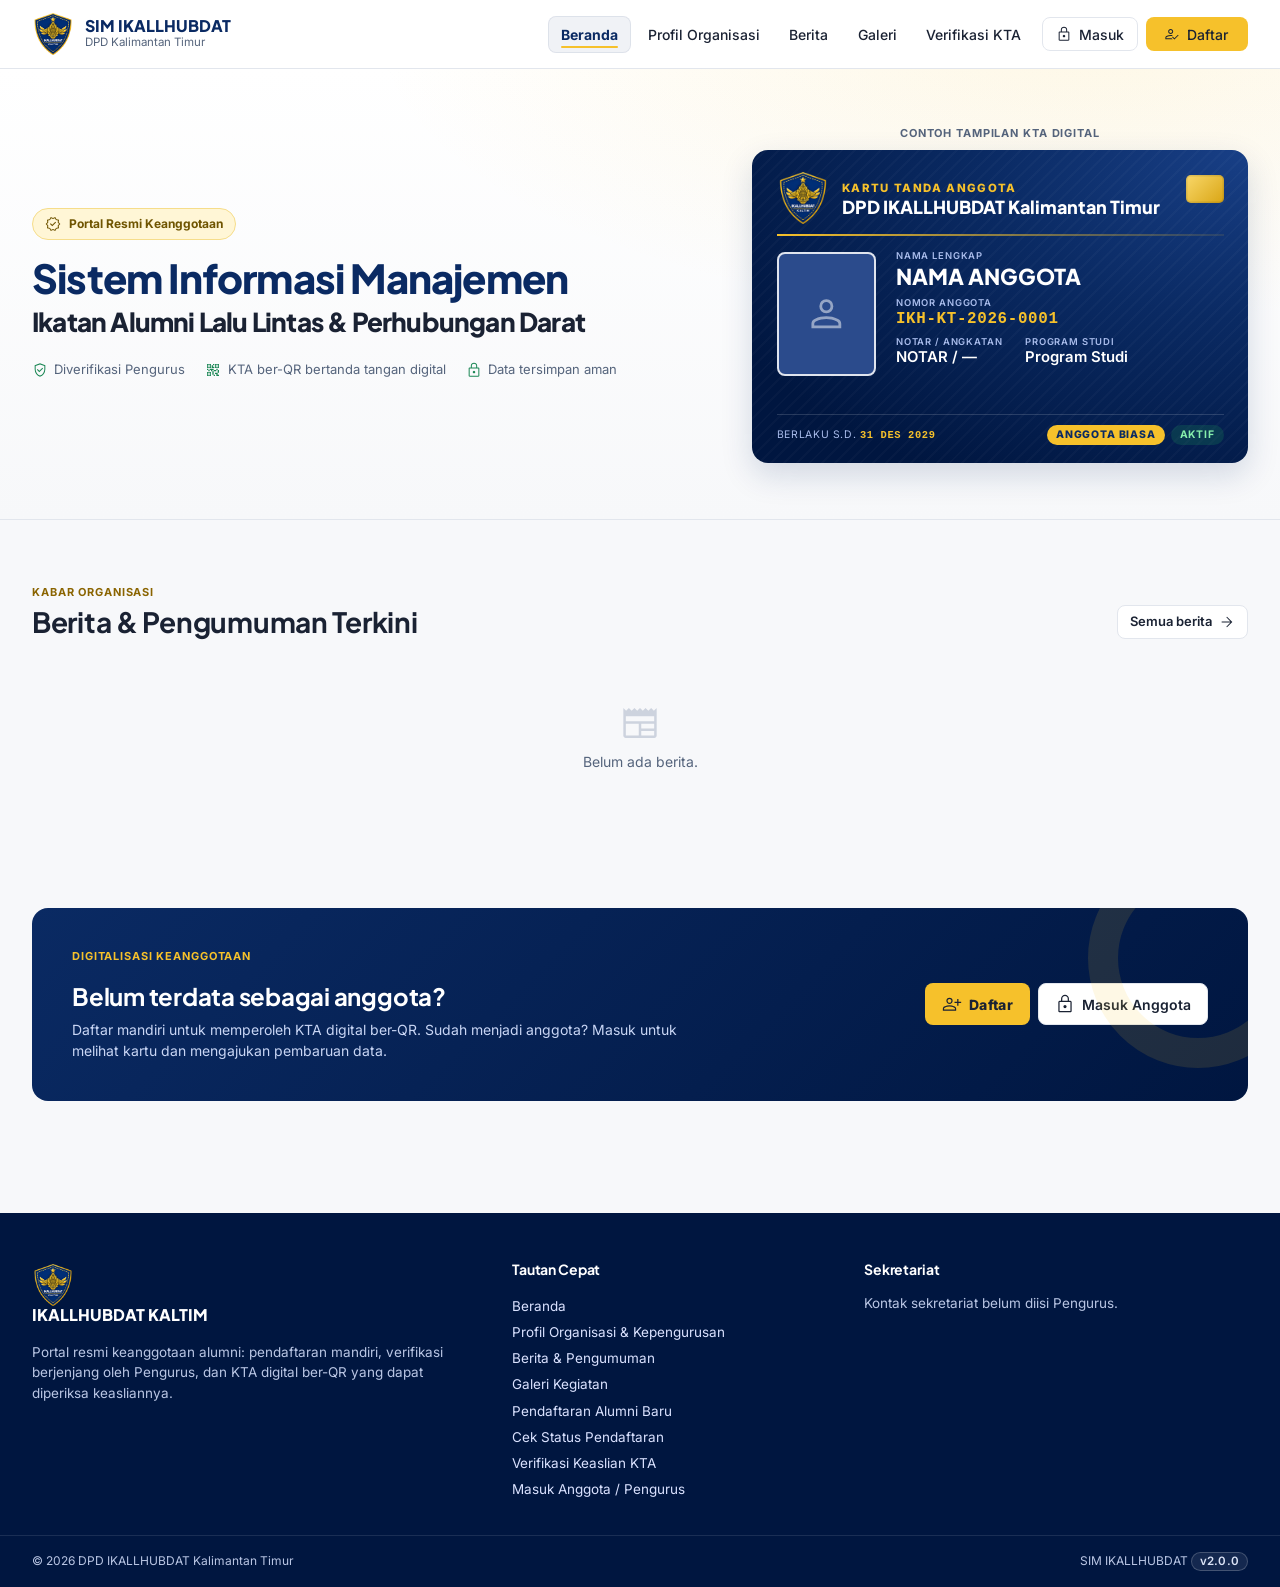
==== commit 6c49df31: "v2.0.0 Pengurus masuk dengan akun Google" ====
--- a/index.html
+++ b/index.html
@@ -19,16 +19,16 @@
 <link rel="preconnect" href="https://fonts.gstatic.com" crossorigin>
 <link rel="dns-prefetch" href="https://drive.google.com">
 <link rel="stylesheet" href="https://fonts.googleapis.com/css2?family=Inter:wght@400;500;600;700&family=Plus+Jakarta+Sans:wght@600;700;800&display=swap">
-<link rel="stylesheet" href="./css/style.css?v=1.9.0">
+<link rel="stylesheet" href="./css/style.css?v=2.0.0">
 <style>.boot{min-height:100vh;display:grid;place-items:center;background:#F7F8FA;font-family:system-ui,sans-serif;color:#55647C}.boot b{display:block;color:#0A2A63;font-size:18px;margin-top:12px;text-align:center}.boot i{display:block;width:44px;height:44px;margin:auto;border:4px solid #0A2A63;border-right-color:#F6C12B;border-radius:50%;animation:putar .8s linear infinite}@keyframes putar{to{transform:rotate(360deg)}}</style>
 </head>
 <body>
-<svg xmlns="http://www.w3.org/2000/svg" style="display:none" aria-hidden="true"><symbol id="i-account_tree" viewBox="0 -960 960 960"><path d="M604-120v-125H450v-410h-93v130H80v-315h277v125h247v-125h276v315H604v-130h-94v350h94v-130h276v315H604ZM140-780v195-195Zm524 405v195-195Zm0-405v195-195Zm0 195h156v-195H664v195Zm0 405h156v-195H664v195ZM140-585h157v-195H140v195Z"/></symbol><symbol id="i-add" viewBox="0 -960 960 960"><path d="M450-450H200v-60h250v-250h60v250h250v60H510v250h-60v-250Z"/></symbol><symbol id="i-add_photo_alternate" viewBox="0 -960 960 960"><path d="M480-480ZM180-120q-24 0-42-18t-18-42v-600q0-24 18-42t42-18h365v60H180v600h600v-365h60v365q0 24-18 42t-42 18H180Zm60-162h480L576-474 449-307l-94-124-115 149Zm453-323v-87h-88v-60h88v-88h60v88h87v60h-87v87h-60Z"/></symbol><symbol id="i-admin_panel_settings" viewBox="0 -960 960 960"><path d="M734.88-289Q753-308 753-333.88q0-25.88-18.12-44t-44-18.12Q665-396 646-377.88q-19 18.12-19 44T646-289q19 19 44.88 19 25.88 0 44-19ZM689.5-145q33.5 0 60.5-14t46-40q-26-14-51.96-21t-54-7q-28.04 0-54.54 7T584-199q19 26 45.5 40t60 14ZM480-80q-138-32-229-156.5T160-522v-239l320-120 320 120v270q-14-7-30-12.5t-30-7.5v-208l-260-96-260 96v197q0 76 24.5 140T307-269.5q38 48.5 84 80.5t89 46q6 12 18 27t20 23q-9 5-19 7.5T480-80Zm212.5 0Q615-80 560-135.5T505-267q0-78.43 54.99-133.72Q614.98-456 693-456q77 0 132.5 55.28Q881-345.43 881-267q0 76-55.5 131.5T692.5-80ZM480-479Z"/></symbol><symbol id="i-album" viewBox="0 -960 960 960"><path d="M480-316q70 0 120-47.5T650-480q0-71-49.5-120.5T480-650q-69 0-116.5 50T316-480q0 69 47.5 116.5T480-316Zm-28.5-135.5Q440-463 440-480t11.5-28.5Q463-520 480-520t28.5 11.5Q520-497 520-480t-11.5 28.5Q497-440 480-440t-28.5-11.5ZM480-80q-82 0-155-31.5t-127.5-86Q143-252 111.5-325T80-480q0-83 31.5-156t86-127Q252-817 325-848.5T480-880q83 0 156 31.5T763-763q54 54 85.5 127T880-480q0 82-31.5 155T763-197.5q-54 54.5-127 86T480-80Zm0-60q142 0 241-99.5T820-480q0-142-99-241t-241-99q-141 0-240.5 99T140-480q0 141 99.5 240.5T480-140Zm0-340Z"/></symbol><symbol id="i-arrow_back" viewBox="0 -960 960 960"><path d="m274-450 248 248-42 42-320-320 320-320 42 42-248 248h526v60H274Z"/></symbol><symbol id="i-arrow_forward" viewBox="0 -960 960 960"><path d="M686-450H160v-60h526L438-758l42-42 320 320-320 320-42-42 248-248Z"/></symbol><symbol id="i-autorenew" viewBox="0 -960 960 960"><path d="M196-331q-20-36-28-72.5t-8-74.5q0-131 94.5-225.5T480-798h43l-80-80 39-39 149 149-149 149-40-40 79-79h-41q-107 0-183.5 76.5T220-478q0 29 5.5 55t13.5 49l-43 43ZM476-40 327-189l149-149 39 39-80 80h45q107 0 183.5-76.5T740-479q0-29-5-55t-15-49l43-43q20 36 28.5 72.5T800-479q0 131-94.5 225.5T480-159h-45l80 80-39 39Z"/></symbol><symbol id="i-badge" viewBox="0 -960 960 960"><path d="M140-80q-24 0-42-18t-18-42v-480q0-24 18-42t42-18h250v-140q0-24 18-42t42-18h60q24 0 42 18t18 42v140h250q24 0 42 18t18 42v480q0 24-18 42t-42 18H140Zm0-60h680v-480H570v30q0 28-18 44t-42 16h-60q-24 0-42-16t-18-44v-30H140v480Zm92-107h239v-14q0-18-9-32t-23-19q-32-11-50-14.5t-35-3.5q-19 0-40.5 4.5T265-312q-15 5-24 19t-9 32v14Zm336-67h170v-50H568v50Zm-175.5-65.5Q408-395 408-418t-15.5-38.5Q377-472 354-472t-38.5 15.5Q300-441 300-418t15.5 38.5Q331-364 354-364t38.5-15.5ZM568-427h170v-50H568v50ZM450-590h60v-230h-60v230Zm30 210Z"/></symbol><symbol id="i-block" viewBox="0 -960 960 960"><path d="M324-111.5Q251-143 197-197t-85.5-127Q80-397 80-480t31.5-156Q143-709 197-763t127-85.5Q397-880 480-880t156 31.5Q709-817 763-763t85.5 127Q880-563 880-480t-31.5 156Q817-251 763-197t-127 85.5Q563-80 480-80t-156-31.5ZM480-140q61.01 0 117.51-20.5Q654-181 699-220L220-699q-38 46-59 102.17T140-480q0 142.37 98.81 241.19Q337.63-140 480-140Zm259-121q37-45 59-101.49 22-56.5 22-117.51 0-142.38-98.81-241.19T480-820q-60.66 0-116.83 21T261-739l478 478ZM480-480Z"/></symbol><symbol id="i-bolt" viewBox="0 -960 960 960"><path d="m393-165 279-335H492l36-286-253 366h154l-36 255Zm-73 85 40-280H160l360-520h80l-40 320h240L400-80h-80Zm154-396Z"/></symbol><symbol id="i-calendar_month" viewBox="0 -960 960 960"><path d="M180-80q-24 0-42-18t-18-42v-620q0-24 18-42t42-18h65v-60h65v60h340v-60h65v60h65q24 0 42 18t18 42v620q0 24-18 42t-42 18H180Zm0-60h600v-430H180v430Zm0-490h600v-130H180v130Zm0 0v-130 130Zm300 230q-17 0-28.5-11.5T440-440q0-17 11.5-28.5T480-480q17 0 28.5 11.5T520-440q0 17-11.5 28.5T480-400Zm-188.5-11.5Q280-423 280-440t11.5-28.5Q303-480 320-480t28.5 11.5Q360-457 360-440t-11.5 28.5Q337-400 320-400t-28.5-11.5ZM640-400q-17 0-28.5-11.5T600-440q0-17 11.5-28.5T640-480q17 0 28.5 11.5T680-440q0 17-11.5 28.5T640-400ZM480-240q-17 0-28.5-11.5T440-280q0-17 11.5-28.5T480-320q17 0 28.5 11.5T520-280q0 17-11.5 28.5T480-240Zm-188.5-11.5Q280-263 280-280t11.5-28.5Q303-320 320-320t28.5 11.5Q360-297 360-280t-11.5 28.5Q337-240 320-240t-28.5-11.5ZM640-240q-17 0-28.5-11.5T600-280q0-17 11.5-28.5T640-320q17 0 28.5 11.5T680-280q0 17-11.5 28.5T640-240Z"/></symbol><symbol id="i-call" viewBox="0 -960 960 960"><path d="M795-120q-116 0-236.5-56T335-335Q232-438 176-558.5T120-795q0-19.29 12.86-32.14Q145.71-840 165-840h140q14 0 24 10t14 25l26.93 125.64Q372-665 369.5-653.5t-10.73 19.73L259-533q26 44 55 82t64 72q37 38 78 69.5t86 55.5l95-98q10-11 23.15-15 13.15-4 25.85-2l119 26q15 4 25 16.04 10 12.05 10 26.96v135q0 19.29-12.86 32.14Q814.29-120 795-120ZM229-588l81-82-23-110H180q2 42 13.5 88.5T229-588Zm369 363q41 19 89 31t93 14v-107l-103-21-79 83ZM229-588Zm369 363Z"/></symbol><symbol id="i-campaign" viewBox="0 -960 960 960"><path d="M730-450v-60h150v60H730Zm50 290-121-90 36-48 121 90-36 48Zm-82-503-36-48 118-89 36 48-118 89ZM210-200v-160h-70q-24.75 0-42.37-17.63Q80-395.25 80-420v-120q0-24.75 17.63-42.38Q115.25-600 140-600h180l200-120v480L320-360h-50v160h-60Zm250-146v-268l-124 74H140v120h196l124 74Zm100 0v-268q27 24 43.5 58.5T620-480q0 41-16.5 75.5T560-346ZM300-480Z"/></symbol><symbol id="i-cancel" viewBox="0 -960 960 960"><path d="m330-288 150-150 150 150 42-42-150-150 150-150-42-42-150 150-150-150-42 42 150 150-150 150 42 42ZM480-80q-82 0-155-31.5t-127.5-86Q143-252 111.5-325T80-480q0-83 31.5-156t86-127Q252-817 325-848.5T480-880q83 0 156 31.5T763-763q54 54 85.5 127T880-480q0 82-31.5 155T763-197.5q-54 54.5-127 86T480-80Zm0-60q142 0 241-99.5T820-480q0-142-99-241t-241-99q-141 0-240.5 99T140-480q0 141 99.5 240.5T480-140Zm0-340Z"/></symbol><symbol id="i-chat" viewBox="0 -960 960 960"><path d="M240-399h313v-60H240v60Zm0-130h480v-60H240v60Zm0-130h480v-60H240v60ZM80-80v-740q0-24 18-42t42-18h680q24 0 42 18t18 42v520q0 24-18 42t-42 18H240L80-80Zm134-220h606v-520H140v600l74-80Zm-74 0v-520 520Z"/></symbol><symbol id="i-check" viewBox="0 -960 960 960"><path d="M378-246 154-470l43-43 181 181 384-384 43 43-427 427Z"/></symbol><symbol id="i-check_circle" viewBox="0 -960 960 960"><path d="m421-298 283-283-46-45-237 237-120-120-45 45 165 166Zm59 218q-82 0-155-31.5t-127.5-86Q143-252 111.5-325T80-480q0-83 31.5-156t86-127Q252-817 325-848.5T480-880q83 0 156 31.5T763-763q54 54 85.5 127T880-480q0 82-31.5 155T763-197.5q-54 54.5-127 86T480-80Zm0-60q142 0 241-99.5T820-480q0-142-99-241t-241-99q-141 0-240.5 99T140-480q0 141 99.5 240.5T480-140Zm0-340Z"/></symbol><symbol id="i-chevron_left" viewBox="0 -960 960 960"><path d="M561-240 320-481l241-241 43 43-198 198 198 198-43 43Z"/></symbol><symbol id="i-chevron_right" viewBox="0 -960 960 960"><path d="M530-481 332-679l43-43 241 241-241 241-43-43 198-198Z"/></symbol><symbol id="i-close" viewBox="0 -960 960 960"><path d="m249-207-42-42 231-231-231-231 42-42 231 231 231-231 42 42-231 231 231 231-42 42-231-231-231 231Z"/></symbol><symbol id="i-cloud_off" viewBox="0 -960 960 960"><path d="M818-56 703-171H248q-88 0-148-59T40-377q0-80 50.5-134T217-577q2-14 6.5-31.5T236-640L70-806l42-42L861-99l-43 43ZM248-231h397L285-591q-11 15-14.5 34t-3.5 37h-19q-62 0-105 39.5t-43 101q0 61.5 43 105T248-231Zm216-181Zm390 210-47-47q25-17 39-38t14-50q0-43-31-73.5T755-441h-67v-81q0-88-61-147.5T478.47-729q-28.47 0-60.97 9T358-691l-42-42q36-29 77.5-42.5T478-789q111 0 190.5 79T748-520v21q72-1 122 45t50 117q0 35-16.5 73.5T854-202ZM583-470Z"/></symbol><symbol id="i-compare_arrows" viewBox="0 -960 960 960"><path d="m317-160-42-42 121-121H80v-60h316L275-504l42-42 193 193-193 193Zm326-254L450-607l193-193 42 42-121 121h316v60H564l121 121-42 42Z"/></symbol><symbol id="i-contacts" viewBox="0 -960 960 960"><path d="M144-40v-60h672v60H144Zm0-820v-60h672v60H144Zm336 416q50 0 84-34t34-84q0-50-34-84t-84-34q-50 0-84 34t-34 84q0 50 34 84t84 34ZM132-160q-24 0-42-18t-18-42v-520q0-26 18-43t42-17h696q24 0 42 18t18 42v520q0 24-18 42t-42 18H132Zm88-60q51-63 121-94.5T479.5-346q68.5 0 140 31.5T740-220h88v-520H132v520h88Zm94 0h334q-31-30-72.5-48T480-286q-54 0-94.5 18T314-220Zm125.5-301Q423-538 423-562t16.34-41q16.34-17 40.5-17t40.66 17q16.5 17 16.5 41t-16.34 41q-16.34 17-40.5 17t-40.66-17Zm40.5 41Z"/></symbol><symbol id="i-content_copy" viewBox="0 -960 960 960"><path d="M300-200q-24 0-42-18t-18-42v-560q0-24 18-42t42-18h440q24 0 42 18t18 42v560q0 24-18 42t-42 18H300Zm0-60h440v-560H300v560ZM180-80q-24 0-42-18t-18-42v-620h60v620h500v60H180Zm120-180v-560 560Z"/></symbol><symbol id="i-create_new_folder" viewBox="0 -960 960 960"><path d="M550-320h60v-90h90v-60h-90v-90h-60v90h-90v60h90v90ZM140-160q-24 0-42-18.5T80-220v-520q0-23 18-41.5t42-18.5h281l60 60h339q23 0 41.5 18.5T880-680v460q0 23-18.5 41.5T820-160H140Zm0-60h680v-460H456l-60-60H140v520Zm0 0v-520 520Z"/></symbol><symbol id="i-dashboard" viewBox="0 -960 960 960"><path d="M510-570v-270h330v270H510ZM120-450v-390h330v390H120Zm390 330v-390h330v390H510Zm-390 0v-270h330v270H120Zm60-390h210v-270H180v270Zm390 330h210v-270H570v270Zm0-450h210v-150H570v150ZM180-180h210v-150H180v150Zm210-330Zm180-120Zm0 180ZM390-330Z"/></symbol><symbol id="i-delete" viewBox="0 -960 960 960"><path d="M261-120q-24.75 0-42.37-17.63Q201-155.25 201-180v-570h-41v-60h188v-30h264v30h188v60h-41v570q0 24-18 42t-42 18H261Zm438-630H261v570h438v-570ZM367-266h60v-399h-60v399Zm166 0h60v-399h-60v399ZM261-750v570-570Z"/></symbol><symbol id="i-description" viewBox="0 -960 960 960"><path d="M319-250h322v-60H319v60Zm0-170h322v-60H319v60ZM220-80q-24 0-42-18t-18-42v-680q0-24 18-42t42-18h361l219 219v521q0 24-18 42t-42 18H220Zm331-554v-186H220v680h520v-494H551ZM220-820v186-186 680-680Z"/></symbol><symbol id="i-domain" viewBox="0 -960 960 960"><path d="M80-120v-720h390v165h410v555H80Zm60-60h105v-105H140v105Zm0-165h105v-105H140v105Zm0-165h105v-105H140v105Zm0-165h105v-105H140v105Zm165 495h105v-105H305v105Zm0-165h105v-105H305v105Zm0-165h105v-105H305v105Zm0-165h105v-105H305v105Zm165 495h350v-435H470v105h80v60h-80v105h80v60h-80v105Zm185-270v-60h60v60h-60Zm0 165v-60h60v60h-60Z"/></symbol><symbol id="i-download" viewBox="0 -960 960 960"><path d="M480-313 287-506l43-43 120 120v-371h60v371l120-120 43 43-193 193ZM220-160q-24 0-42-18t-18-42v-143h60v143h520v-143h60v143q0 24-18 42t-42 18H220Z"/></symbol><symbol id="i-drive_file_move" viewBox="0 -960 960 960"><path d="m526-410-75 75 42 42 147-147-147-147-42 42 75 75H320v60h206ZM140-160q-24 0-42-18.5T80-220v-520q0-23 18-41.5t42-18.5h281l60 60h339q23 0 41.5 18.5T880-680v460q0 23-18.5 41.5T820-160H140Zm0-60h680v-460H456l-60-60H140v520Zm0 0v-520 520Z"/></symbol><symbol id="i-edit" viewBox="0 -960 960 960"><path d="M180-180h44l472-471-44-44-472 471v44Zm-60 60v-128l575-574q8-8 19-12.5t23-4.5q11 0 22 4.5t20 12.5l44 44q9 9 13 20t4 22q0 11-4.5 22.5T823-694L248-120H120Zm659-617-41-41 41 41Zm-105 64-22-22 44 44-22-22Z"/></symbol><symbol id="i-edit_note" viewBox="0 -960 960 960"><path d="M160-410v-60h300v60H160Zm0-165v-60h470v60H160Zm0-165v-60h470v60H160Zm360 580v-123l221-220q9-9 20-13t22-4q12 0 23 4.5t20 13.5l37 37q9 9 13 20t4 22q0 11-4.5 22.5T862.09-380L643-160H520Zm300-263-37-37 37 37ZM580-220h38l121-122-18-19-19-18-122 121v38Zm141-141-19-18 37 37-18-19Z"/></symbol><symbol id="i-error" viewBox="0 -960 960 960"><path d="M503.5-289.48q9.5-9.48 9.5-23.5t-9.48-23.52q-9.48-9.5-23.5-9.5t-23.52 9.48q-9.5 9.48-9.5 23.5t9.48 23.52q9.48 9.5 23.5 9.5t23.52-9.48ZM453-433h60v-253h-60v253Zm27.27 353q-82.74 0-155.5-31.5Q252-143 197.5-197.5t-86-127.34Q80-397.68 80-480.5t31.5-155.66Q143-709 197.5-763t127.34-85.5Q397.68-880 480.5-880t155.66 31.5Q709-817 763-763t85.5 127Q880-563 880-480.27q0 82.74-31.5 155.5Q817-252 763-197.68q-54 54.31-127 86Q563-80 480.27-80Zm.23-60Q622-140 721-239.5t99-241Q820-622 721.19-721T480-820q-141 0-240.5 98.81T140-480q0 141 99.5 240.5t241 99.5Zm-.5-340Z"/></symbol><symbol id="i-event" viewBox="0 -960 960 960"><path d="M528-248.18q-28-28.19-28-69Q500-358 528.18-386q28.19-28 69-28Q638-414 666-385.82q28 28.19 28 69Q694-276 665.82-248q-28.19 28-69 28Q556-220 528-248.18ZM180-80q-24 0-42-18t-18-42v-620q0-24 18-42t42-18h65v-60h65v60h340v-60h65v60h65q24 0 42 18t18 42v620q0 24-18 42t-42 18H180Zm0-60h600v-430H180v430Zm0-490h600v-130H180v130Zm0 0v-130 130Z"/></symbol><symbol id="i-event_available" viewBox="0 -960 960 960"><path d="M433-228 295-365l42-42 96 94 184-184 42 43-226 226ZM180-80q-24 0-42-18t-18-42v-620q0-24 18-42t42-18h65v-60h65v60h340v-60h65v60h65q24 0 42 18t18 42v620q0 24-18 42t-42 18H180Zm0-60h600v-430H180v430Zm0-490h600v-130H180v130Zm0 0v-130 130Z"/></symbol><symbol id="i-event_busy" viewBox="0 -960 960 960"><path d="m381-218-43-43 100-99-100-99 43-43 99 100 99-100 43 43-100 99 100 99-43 43-99-100-99 100ZM180-80q-24 0-42-18t-18-42v-620q0-24 18-42t42-18h65v-60h65v60h340v-60h65v60h65q24 0 42 18t18 42v620q0 24-18 42t-42 18H180Zm0-60h600v-430H180v430Zm0-490h600v-130H180v130Zm0 0v-130 130Z"/></symbol><symbol id="i-fact_check" viewBox="0 -960 960 960"><path d="M132-120q-24 0-42-18t-18-42v-600q0-24 18-42t42-18h696q24 0 42 18t18 42v600q0 24-18 42t-42 18H132Zm0-60h696v-600H132v600Zm68-100h200v-80H200v80Zm382-80 198-198-57-57-141 142-57-57-56 57 113 113Zm-382-80h200v-80H200v80Zm0-160h200v-80H200v80Zm-68 420v-600 600Z"/></symbol><symbol id="i-flip" viewBox="0 -960 960 960"><path d="M349-120H180q-24.75 0-42.37-17.63Q120-155.25 120-180v-600q0-24.75 17.63-42.38Q155.25-840 180-840h169v60H180v600h169v60Zm103 80v-880h60v880h-60Zm163-80v-60h60v60h-60Zm0-660v-60h60v60h-60Zm165 660v-60h60q0 25-17.62 42.5Q804.75-120 780-120Zm0-165v-60h60v60h-60Zm0-165v-60h60v60h-60Zm0-165v-60h60v60h-60Zm0-165v-60q24.75 0 42.38 17.62Q840-804.75 840-780h-60Z"/></symbol><symbol id="i-folder_open" viewBox="0 -960 960 960"><path d="M140-160q-23 0-41.5-18.5T80-220v-520q0-23 18.5-41.5T140-800h281l60 60h339q23 0 41.5 18.5T880-680H455l-60-60H140v520l102-400h698L833-206q-6 24-22 35t-41 11H140Zm63-60h572l84-340H287l-84 340Zm0 0 84-340-84 340Zm-63-460v-60 60Z"/></symbol><symbol id="i-forum" viewBox="0 -960 960 960"><path d="M880-81 721-240H300q-24.75 0-42.37-17.63Q240-275.25 240-300v-80h440q24.75 0 42.38-17.63Q740-415.25 740-440v-280h80q24.75 0 42.38 17.62Q880-684.75 880-660v579ZM140-425l75-75h405v-320H140v395ZM80-280v-540q0-24.75 17.63-42.38Q115.25-880 140-880h480q24.75 0 42.38 17.62Q680-844.75 680-820v320q0 24.75-17.62 42.37Q644.75-440 620-440H240L80-280Zm60-220v-320 320Z"/></symbol><symbol id="i-fullscreen" viewBox="0 -960 960 960"><path d="M120-120v-193h60v133h133v60H120Zm527 0v-60h133v-133h60v193H647ZM120-647v-193h193v60H180v133h-60Zm660 0v-133H647v-60h193v193h-60Z"/></symbol><symbol id="i-groups" viewBox="0 -960 960 960"><path d="M0-240v-53q0-38.57 41.5-62.78Q83-380 150.38-380q12.16 0 23.39.5t22.23 2.15q-8 17.35-12 35.17-4 17.81-4 37.18v65H0Zm240 0v-65q0-32 17.5-58.5T307-410q32-20 76.5-30t96.5-10q53 0 97.5 10t76.5 30q32 20 49 46.5t17 58.5v65H240Zm540 0v-65q0-19.86-3.5-37.43T765-377.27q11-1.73 22.17-2.23 11.17-.5 22.83-.5 67.5 0 108.75 23.77T960-293v53H780Zm-480-60h360v-6q0-37-50.5-60.5T480-390q-79 0-129.5 23.5T300-305v5ZM149.57-410q-28.57 0-49.07-20.56Q80-451.13 80-480q0-29 20.56-49.5Q121.13-550 150-550q29 0 49.5 20.5t20.5 49.93q0 28.57-20.5 49.07T149.57-410Zm660 0q-28.57 0-49.07-20.56Q740-451.13 740-480q0-29 20.56-49.5Q781.13-550 810-550q29 0 49.5 20.5t20.5 49.93q0 28.57-20.5 49.07T809.57-410ZM480-480q-50 0-85-35t-35-85q0-51 35-85.5t85-34.5q51 0 85.5 34.5T600-600q0 50-34.5 85T480-480Zm.35-60Q506-540 523-557.35t17-43Q540-626 522.85-643t-42.5-17q-25.35 0-42.85 17.15t-17.5 42.5q0 25.35 17.35 42.85t43 17.5ZM480-300Zm0-300Z"/></symbol><symbol id="i-help" viewBox="0 -960 960 960"><path d="M511-258q11-11 11-27t-11-27q-11-11-27-11t-27 11q-11 11-11 27t11 27q11 11 27 11t27-11Zm-62-135h59q0-26 6.5-47.5T555-490q31-26 44-51t13-55q0-53-34.5-85T486-713q-49 0-86.5 24.5T345-621l53 20q11-28 33-43.5t52-15.5q34 0 55 18.5t21 47.5q0 22-13 41.5T508-512q-30 26-44.5 51.5T449-393Zm31 313q-82 0-155-31.5t-127.5-86Q143-252 111.5-325T80-480q0-83 31.5-156t86-127Q252-817 325-848.5T480-880q83 0 156 31.5T763-763q54 54 85.5 127T880-480q0 82-31.5 155T763-197.5q-54 54.5-127 86T480-80Zm0-60q142 0 241-99.5T820-480q0-142-99-241t-241-99q-141 0-240.5 99T140-480q0 141 99.5 240.5T480-140Zm0-340Z"/></symbol><symbol id="i-hide" viewBox="0 -960 960 960"><path d="m162-120-42-42 214-214H216v-60h220v220h-60v-118L162-120Zm363-405v-220h60v118l213-213 42 42-213 213h118v60H525Z"/></symbol><symbol id="i-history" viewBox="0 -960 960 960"><path d="M477-120q-149 0-253-105.5T120-481h60q0 125 86 213t211 88q127 0 215-89t88-216q0-124-89-209.5T477-780q-68 0-127.5 31T246-667h105v60H142v-208h60v106q52-61 123.5-96T477-840q75 0 141 28t115.5 76.5Q783-687 811.5-622T840-482q0 75-28.5 141t-78 115Q684-177 618-148.5T477-120Zm128-197L451-469v-214h60v189l137 134-43 43Z"/></symbol><symbol id="i-home" viewBox="0 -960 960 960"><path d="M220-180h150v-250h220v250h150v-390L480-765 220-570v390Zm-60 60v-480l320-240 320 240v480H530v-250H430v250H160Zm320-353Z"/></symbol><symbol id="i-hourglass_top" viewBox="0 -960 960 960"><path d="M308-140h344v-127q0-72-50-121.5T480-438q-72 0-122 49.5T308-267v127ZM160-80v-60h88v-127q0-71 40-129t106-84q-66-27-106-85t-40-129v-126h-88v-60h640v60h-88v126q0 71-40 129t-106 85q66 26 106 84t40 129v127h88v60H160Z"/></symbol><symbol id="i-how_to_reg" viewBox="0 -960 960 960"><path d="M80-160v-94q0-34 17-62.5t51-43.5q72-32 132-46t120-14q29 0 61.5 3.5T528-404l-49 49q-20-2-39.5-3.5T400-360q-58 0-105.5 10.5T172-306q-17 8-24.5 23t-7.5 29v34h319l60 60H80Zm545 16L484-285l42-42 99 99 213-213 42 42-255 255ZM292-524q-42-42-42-108t42-108q42-42 108-42t108 42q42 42 42 108t-42 108q-42 42-108 42t-108-42Zm167 304Zm5.5-347.5Q490-593 490-632t-25.5-64.5Q439-722 400-722t-64.5 25.5Q310-671 310-632t25.5 64.5Q361-542 400-542t64.5-25.5ZM400-632Z"/></symbol><symbol id="i-image" viewBox="0 -960 960 960"><path d="M180-120q-24 0-42-18t-18-42v-600q0-24 18-42t42-18h600q24 0 42 18t18 42v600q0 24-18 42t-42 18H180Zm0-60h600v-600H180v600Zm56-97h489L578-473 446-302l-93-127-117 152Zm-56 97v-600 600Z"/></symbol><symbol id="i-info" viewBox="0 -960 960 960"><path d="M453-280h60v-240h-60v240Zm50.5-323.2q9.5-9.2 9.5-22.8 0-14.45-9.48-24.22-9.48-9.78-23.5-9.78t-23.52 9.78Q447-640.45 447-626q0 13.6 9.48 22.8 9.48 9.2 23.5 9.2t23.52-9.2ZM480.27-80q-82.74 0-155.5-31.5Q252-143 197.5-197.5t-86-127.34Q80-397.68 80-480.5t31.5-155.66Q143-709 197.5-763t127.34-85.5Q397.68-880 480.5-880t155.66 31.5Q709-817 763-763t85.5 127Q880-563 880-480.27q0 82.74-31.5 155.5Q817-252 763-197.68q-54 54.31-127 86Q563-80 480.27-80Zm.23-60Q622-140 721-239.5t99-241Q820-622 721.19-721T480-820q-141 0-240.5 98.81T140-480q0 141 99.5 240.5t241 99.5Zm-.5-340Z"/></symbol><symbol id="i-input" viewBox="0 -960 960 960"><path d="M140-160q-24 0-42-18t-18-42v-169h60v169h680v-520H140v171H80v-171q0-24 18-42t42-18h680q24 0 42 18t18 42v520q0 24-18 42t-42 18H140Zm319-143-43-43 103-103H80v-60h439L416-612l43-43 176 176-176 176Z"/></symbol><symbol id="i-inventory_2" viewBox="0 -960 960 960"><path d="M180-80q-24.75 0-42.37-17.63Q120-115.25 120-140v-483q-17-6-28.5-21.39T80-680v-140q0-24.75 17.63-42.38Q115.25-880 140-880h680q24.75 0 42.38 17.62Q880-844.75 880-820v140q0 20.22-11.5 35.61T840-623v483q0 24.75-17.62 42.37Q804.75-80 780-80H180Zm0-540v480h600v-480H180Zm-40-60h680v-140H140v140Zm220 260h240v-60H360v60Zm120 40Z"/></symbol><symbol id="i-key" viewBox="0 -960 960 960"><path d="M232-432q-20-20-20-48t20-48q20-20 48-20t48 20q20 20 20 48t-20 48q-20 20-48 20t-48-20Zm48 192q-100 0-170-70T40-480q0-100 70-170t170-70q72 0 126 34t85 103h356l113 113-167 153-88-64-88 64-75-60h-51q-25 60-78.5 98.5T280-240Zm0-60q58 0 107-38.5t63-98.5h114l54 45 88-63 82 62 85-79-51-51H450q-12-56-60-96.5T280-660q-75 0-127.5 52.5T100-480q0 75 52.5 127.5T280-300Z"/></symbol><symbol id="i-label" viewBox="0 -960 960 960"><path d="M140-160q-24.75 0-42.37-17.63Q80-195.25 80-220v-520q0-24.75 17.63-42.38Q115.25-800 140-800h471q14.25 0 27 6.37 12.75 6.38 21 17.63l222 296-221 296q-8.25 11.25-21 17.62-12.75 6.38-27 6.38H140Zm0-60h471l195-260-195-260H140v520Zm236-260Z"/></symbol><symbol id="i-landscape" viewBox="0 -960 960 960"><path d="m40-240 240-320 195 260h325L560-619 435-453l-38-50 163-217 360 480H40Zm510-60Zm-390 0h240L280-460 160-300Zm0 0h240-240Z"/></symbol><symbol id="i-link" viewBox="0 -960 960 960"><path d="M450-280H280q-83 0-141.5-58.5T80-480q0-83 58.5-141.5T280-680h170v60H280q-58.33 0-99.17 40.76-40.83 40.77-40.83 99Q140-422 180.83-381q40.84 41 99.17 41h170v60ZM325-450v-60h310v60H325Zm185 170v-60h170q58.33 0 99.17-40.76 40.83-40.77 40.83-99Q820-538 779.17-579q-40.84-41-99.17-41H510v-60h170q83 0 141.5 58.5T880-480q0 83-58.5 141.5T680-280H510Z"/></symbol><symbol id="i-link_off" viewBox="0 -960 960 960"><path d="m750-291-49-49q51-10 85-48t34-89q0-58-41-99t-99-41H525v-60h155q83 0 141.5 58.5T880-477q0 62-36 112t-94 74ZM594-447l-60-60h101v60h-41ZM814-56 63-807l43-43L857-99l-43 43ZM450-280H280q-83 0-141.5-58.5T80-480q0-72 44.5-127T238-676l56 56h-14q-58 0-99 41t-41 99q0 58 41 99t99 41h170v60ZM325-450v-60h79l60 60H325Z"/></symbol><symbol id="i-location_on" viewBox="0 -960 960 960"><path d="M529.5-510.5Q550-531 550-560t-20.5-49.5Q509-630 480-630t-49.5 20.5Q410-589 410-560t20.5 49.5Q451-490 480-490t49.5-20.5ZM480-159q133-121 196.5-219.5T740-552q0-118-75.5-193T480-820q-109 0-184.5 75T220-552q0 75 65 173.5T480-159Zm0 79Q319-217 239.5-334.5T160-552q0-150 96.5-239T480-880q127 0 223.5 89T800-552q0 100-79.5 217.5T480-80Zm0-480Z"/></symbol><symbol id="i-lock" viewBox="0 -960 960 960"><path d="M220-80q-24.75 0-42.37-17.63Q160-115.25 160-140v-434q0-24.75 17.63-42.38Q195.25-634 220-634h70v-96q0-78.85 55.61-134.42Q401.21-920 480.11-920q78.89 0 134.39 55.58Q670-808.85 670-730v96h70q24.75 0 42.38 17.62Q800-598.75 800-574v434q0 24.75-17.62 42.37Q764.75-80 740-80H220Zm0-60h520v-434H220v434Zm314.5-162.03Q557-324.06 557-355q0-30-22.67-54.5t-54.5-24.5q-31.83 0-54.33 24.5t-22.5 55q0 30.5 22.67 52.5t54.5 22q31.83 0 54.33-22.03ZM350-634h260v-96q0-54.17-37.88-92.08-37.88-37.92-92-37.92T388-822.08q-38 37.91-38 92.08v96ZM220-140v-434 434Z"/></symbol><symbol id="i-lock_reset" viewBox="0 -960 960 960"><path d="M480-80q-88 0-164-35t-130.5-94q-54.5-59-83-138T81-513h61q-7 75 16 142.5t69.5 119Q274-200 339-169.5T480-139q142 0 241-99t99-241q0-142-99-241t-241-99q-100 0-180.5 51.5T177-633h129v60H80v-227h60v109q54-86 142.5-137.5T480-880q83 0 156 31.5T763-763q54 54 85.5 127T880-480q0 83-31.5 156T763-197q-54 54-127 85.5T480-80Zm-80-245q-14 0-24.5-10.5T365-360v-120q0-14 11.5-24.5T405-515v-45q0-31 22-53t53-22q31 0 53 22t22 53v45q17 0 28.5 10.5T595-480v120q0 14-10.5 24.5T560-325H400Zm35-190h90v-45q0-19-13-32t-32-13q-19 0-32 13t-13 32v45Z"/></symbol><symbol id="i-login" viewBox="0 -960 960 960"><path d="M481-120v-60h299v-600H481v-60h299q24 0 42 18t18 42v600q0 24-18 42t-42 18H481Zm-55-185-43-43 102-102H120v-60h363L381-612l43-43 176 176-174 174Z"/></symbol><symbol id="i-logout" viewBox="0 -960 960 960"><path d="M180-120q-24 0-42-18t-18-42v-600q0-24 18-42t42-18h299v60H180v600h299v60H180Zm486-185-43-43 102-102H360v-60h363L621-612l43-43 176 176-174 174Z"/></symbol><symbol id="i-mail" viewBox="0 -960 960 960"><path d="M140-160q-24 0-42-18t-18-42v-520q0-24 18-42t42-18h680q24 0 42 18t18 42v520q0 24-18 42t-42 18H140Zm340-302L140-685v465h680v-465L480-462Zm0-60 336-218H145l335 218ZM140-685v-55 520-465Z"/></symbol><symbol id="i-manage_accounts" viewBox="0 -960 960 960"><path d="M292-527q-42-42-42-108t42-108q42-42 108-42t108 42q42 42 42 108t-42 108q-42 42-108 42t-108-42ZM80-164v-94q0-35 17.5-63t50.5-43q72-32 133.5-46T400-424h23q-6 14-9 27.5t-5 32.5h-9q-58 0-113.5 12.5T172-310q-16 8-24 22.5t-8 29.5v34h269q5 18 12 32.5t17 27.5H80Zm587 44-10-66q-17-5-34.5-14.5T593-222l-55 12-25-42 47-44q-2-9-2-25t2-25l-47-44 25-42 55 12q12-12 29.5-21.5T657-456l10-66h54l10 66q17 5 34.5 14.5T795-420l55-12 25 42-47 44q2 9 2 25t-2 25l47 44-25 42-55-12q-12 12-29.5 21.5T731-186l-10 66h-54Zm85-143q22-22 22-58t-22-58q-22-22-58-22t-58 22q-22 22-22 58t22 58q22 22 58 22t58-22ZM464.5-570.5Q490-596 490-635t-25.5-64.5Q439-725 400-725t-64.5 25.5Q310-674 310-635t25.5 64.5Q361-545 400-545t64.5-25.5ZM400-635Zm9 411Z"/></symbol><symbol id="i-map" viewBox="0 -960 960 960"><path d="m612-120-263-93-179 71q-17 9-33.5-1T120-173v-558q0-13 7.5-23t19.5-15l202-71 263 92 178-71q17-8 33.5 1.5T840-788v565q0 11-7.5 19T814-192l-202 72Zm-34-75v-505l-196-66v505l196 66Zm60 0 142-47v-512l-142 54v505Zm-458-12 142-54v-505l-142 47v512Zm458-493v505-505Zm-316-66v505-505Z"/></symbol><symbol id="i-menu" viewBox="0 -960 960 960"><path d="M120-240v-60h720v60H120Zm0-210v-60h720v60H120Zm0-210v-60h720v60H120Z"/></symbol><symbol id="i-menu_open" viewBox="0 -960 960 960"><path d="M120-240v-60h520v60H120Zm678-52L609-481l188-188 43 43-145 145 146 146-43 43ZM120-452v-60h400v60H120Zm0-208v-60h520v60H120Z"/></symbol><symbol id="i-merge" viewBox="0 -960 960 960"><path d="m256-120-42-42 196-196q24-24 32-44t8-59v-265l-90 90-42-42 162-162 162 162-42 42-90-90v265q0 39 8 59t32 44l196 196-42 42-224-224-224 224Z"/></symbol><symbol id="i-move_up" viewBox="0 -960 960 960"><path d="M320-160q-117 0-198.5-81.5T40-440q0-118 83.5-197.5T323-711l-86-86 43-43 160 160-160 160-43-43 89-89q-92-2-159 59.5T100-440q0 92 64 156t156 64h120v60H320Zm200-360v-280h360v280H520Zm0 360v-280h360v280H520Zm60-60h240v-160H580v160Z"/></symbol><symbol id="i-newspaper" viewBox="0 -960 960 960"><path d="M140-120q-24.75 0-42.37-17.63Q80-155.25 80-180v-660l67 67 66-67 67 67 67-67 66 67 67-67 67 67 66-67 67 67 67-67 66 67 67-67v660q0 24.75-17.62 42.37Q844.75-120 820-120H140Zm0-60h310v-280H140v280Zm370 0h310v-110H510v110Zm0-170h310v-110H510v110ZM140-520h680v-120H140v120Z"/></symbol><symbol id="i-notifications" viewBox="0 -960 960 960"><path d="M160-200v-60h80v-304q0-84 49.5-150.5T420-798v-22q0-25 17.5-42.5T480-880q25 0 42.5 17.5T540-820v22q81 17 130.5 83.5T720-564v304h80v60H160Zm320-302Zm0 422q-33 0-56.5-23.5T400-160h160q0 33-23.5 56.5T480-80ZM300-260h360v-304q0-75-52.5-127.5T480-744q-75 0-127.5 52.5T300-564v304Z"/></symbol><symbol id="i-open_in_new" viewBox="0 -960 960 960"><path d="M180-120q-24 0-42-18t-18-42v-600q0-24 18-42t42-18h279v60H180v600h600v-279h60v279q0 24-18 42t-42 18H180Zm202-219-42-43 398-398H519v-60h321v321h-60v-218L382-339Z"/></symbol><symbol id="i-password" viewBox="0 -960 960 960"><path d="M80-200v-61h800v61H80Zm38-254-40-22 40-68H40v-45h78l-40-68 40-22 38 67 38-67 40 22-40 68h78v45h-78l40 68-40 22-38-67-38 67Zm324 0-40-24 40-68h-78v-45h78l-40-68 40-22 38 67 38-67 40 22-40 68h78v45h-78l40 68-40 24-38-67-38 67Zm324 0-40-24 40-68h-78v-45h78l-40-68 40-22 38 67 38-67 40 22-40 68h78v45h-78l40 68-40 24-38-67-38 67Z"/></symbol><symbol id="i-person" viewBox="0 -960 960 960"><path d="M372-523q-42-42-42-108t42-108q42-42 108-42t108 42q42 42 42 108t-42 108q-42 42-108 42t-108-42ZM160-160v-94q0-38 19-65t49-41q67-30 128.5-45T480-420q62 0 123 15.5T731-360q31 14 50 41t19 65v94H160Zm60-60h520v-34q0-16-9.5-30.5T707-306q-64-31-117-42.5T480-360q-57 0-111 11.5T252-306q-14 7-23 21.5t-9 30.5v34Zm324.5-346.5Q570-592 570-631t-25.5-64.5Q519-721 480-721t-64.5 25.5Q390-670 390-631t25.5 64.5Q441-541 480-541t64.5-25.5ZM480-631Zm0 411Z"/></symbol><symbol id="i-person_add" viewBox="0 -960 960 960"><path d="M730-400v-130H600v-60h130v-130h60v130h130v60H790v130h-60ZM252-523q-42-42-42-108t42-108q42-42 108-42t108 42q42 42 42 108t-42 108q-42 42-108 42t-108-42ZM40-160v-94q0-35 17.5-63.5T108-360q75-33 133.5-46.5T360-420q60 0 118 13.5T611-360q33 15 51 43t18 63v94H40Zm60-60h520v-34q0-16-9-30.5T587-306q-71-33-120-43.5T360-360q-58 0-107.5 10.5T132-306q-15 7-23.5 21.5T100-254v34Zm324.5-346.5Q450-592 450-631t-25.5-64.5Q399-721 360-721t-64.5 25.5Q270-670 270-631t25.5 64.5Q321-541 360-541t64.5-25.5ZM360-631Zm0 411Z"/></symbol><symbol id="i-person_remove" viewBox="0 -960 960 960"><path d="M648-542v-60h232v60H648Zm-396 19q-42-42-42-108t42-108q42-42 108-42t108 42q42 42 42 108t-42 108q-42 42-108 42t-108-42ZM40-160v-94q0-35 17.5-63.5T108-360q75-33 133.5-46.5T360-420q60 0 118 13.5T611-360q33 15 51 43t18 63v94H40Zm60-60h520v-34q0-16-9-30.5T587-306q-71-33-120-43.5T360-360q-58 0-107.5 10.5T132-306q-15 7-23.5 21.5T100-254v34Zm324.5-346.5Q450-592 450-631t-25.5-64.5Q399-721 360-721t-64.5 25.5Q270-670 270-631t25.5 64.5Q321-541 360-541t64.5-25.5ZM360-631Zm0 411Z"/></symbol><symbol id="i-person_search" viewBox="0 -960 960 960"><path d="M440.5-500Q378-500 334-544.06 290-588.13 290-650q0-63 44.06-106.5Q378.13-800 440-800q63 0 106.5 43.5t43.5 106q0 62.5-43.5 106.5t-106 44Zm-.5-60q38 0 64-26.44T530-650q0-38-26-64t-63.5-26q-37.5 0-64 26T350-650.5q0 37.5 26.44 64T440-560ZM898-20 758-160q-23 17-47.5 23.5t-50.07 6.5q-71.01 0-120.72-49.62Q490-229.24 490-300.12t49.62-120.38q49.62-49.5 120.5-49.5t120.38 49.71Q830-370.58 830-299.57q0 25.57-6.5 50.07T800-202L940-62l-42 42ZM738.5-221.5Q770-253 770-300t-31.5-78.5Q707-410 660-410t-78.5 31.5Q550-347 550-300t31.5 78.5Q613-190 660-190t78.5-31.5ZM120-160v-94q0-37 17.5-63t50.5-43q47-23 122.5-43.5T464-419q-8 13-15 28.5T438-360q-78-1-136 18.5T212-306q-14 8-23 21.5t-9 30.5v34h258q11 17 20 31.5t20 28.5H120Zm320-490Zm-2 430Z"/></symbol><symbol id="i-photo_camera" viewBox="0 -960 960 960"><path d="M479.5-267q72.5 0 121.5-49t49-121.5q0-72.5-49-121T479.5-607q-72.5 0-121 48.5t-48.5 121q0 72.5 48.5 121.5t121 49Zm0-60q-47.5 0-78.5-31.5t-31-79q0-47.5 31-78.5t78.5-31q47.5 0 79 31t31.5 78.5q0 47.5-31.5 79t-79 31.5ZM140-120q-24 0-42-18t-18-42v-513q0-23 18-41.5t42-18.5h147l73-87h240l73 87h147q23 0 41.5 18.5T880-693v513q0 24-18.5 42T820-120H140Zm0-60h680v-513H645l-73-87H388l-73 87H140v513Zm340-257Z"/></symbol><symbol id="i-photo_library" viewBox="0 -960 960 960"><path d="M345-377h391L609-548 506-413l-68-87-93 123Zm-85 177q-24 0-42-18t-18-42v-560q0-24 18-42t42-18h560q24 0 42 18t18 42v560q0 24-18 42t-42 18H260Zm0-60h560v-560H260v560ZM140-80q-24 0-42-18t-18-42v-620h60v620h620v60H140Zm120-740v560-560Z"/></symbol><symbol id="i-picture_as_pdf" viewBox="0 -960 960 960"><path d="M331-431h37v-83h48q15.73 0 26.36-10.64Q453-535.28 453-551v-48q0-15.72-10.64-26.36Q431.73-636 416-636h-85v205Zm37-120v-48h48v48h-48Zm129 120h84q15 0 26-10.64 11-10.63 11-26.36v-131q0-15.72-11-26.36Q596-636 581-636h-84v205Zm37-37v-131h47v131h-47Zm133 37h37v-83h50v-37h-50v-48h50v-37h-87v205ZM260-200q-24 0-42-18t-18-42v-560q0-24 18-42t42-18h560q24 0 42 18t18 42v560q0 24-18 42t-42 18H260Zm0-60h560v-560H260v560ZM140-80q-24 0-42-18t-18-42v-620h60v620h620v60H140Zm120-740v560-560Z"/></symbol><symbol id="i-pill" viewBox="0 -960 960 960"><path d="M345-120q-94 0-159.5-65.5T120-345q0-45 17-86t49-73l270-270q32-32 73-49t86-17q94 0 159.5 65.5T840-615q0 45-17 86t-49 73L504-186q-32 32-73 49t-86 17Zm273-265 114-113q23-23 35.5-53.5T780-615q0-69-48-117t-117-48q-33 0-63.5 12.5T498-732L385-618l233 233ZM345-180q32 0 63-12.5t54-35.5l113-114-233-233-114 113q-23 23-35.5 53.5T180-345q0 69 48 117t117 48Z"/></symbol><symbol id="i-play_arrow" viewBox="0 -960 960 960"><path d="M320-203v-560l440 280-440 280Zm60-280Zm0 171 269-171-269-171v342Z"/></symbol><symbol id="i-qr_code" viewBox="0 -960 960 960"><path d="M120-510v-330h330v330H120Zm60-60h210v-210H180v210Zm-60 450v-330h330v330H120Zm60-60h210v-210H180v210Zm330-330v-330h330v330H510Zm60-60h210v-210H570v210Zm188 450v-82h82v82h-82ZM510-367v-83h82v83h-82Zm82 82v-82h83v82h-83Zm-82 83v-83h82v83h-82Zm82 82v-82h83v82h-83Zm83-82v-83h83v83h-83Zm0-165v-83h83v83h-83Zm83 82v-82h82v82h-82Z"/></symbol><symbol id="i-qr_code_2" viewBox="0 -960 960 960"><path d="M520-120v-80h80v80h-80Zm-80-80v-200h80v200h-80Zm320-120v-160h80v160h-80Zm-80-160v-80h80v80h-80Zm-480 80v-80h80v80h-80Zm-80-80v-80h80v80h-80Zm360-280v-80h80v80h-80ZM170-650h140v-140H170v140Zm-50 50v-240h240v240H120Zm50 430h140v-140H170v140Zm-50 50v-240h240v240H120Zm530-530h140v-140H650v140Zm-50 50v-240h240v240H600Zm80 480v-120h-80v-80h160v120h80v80H680ZM520-400v-80h160v80H520Zm-160 0v-80h-80v-80h240v80h-80v80h-80Zm40-200v-160h80v80h80v80H400Zm-190-90v-60h60v60h-60Zm0 480v-60h60v60h-60Zm480-480v-60h60v60h-60Z"/></symbol><symbol id="i-qr_code_scanner" viewBox="0 -960 960 960"><path d="M80-707v-173h173v60H140v113H80Zm0 627v-173h60v113h113v60H80Zm627 0v-60h113v-113h60v173H707Zm113-627v-113H707v-60h173v173h-60ZM708-251h63v63h-63v-63Zm0-126h63v63h-63v-63Zm-63 63h63v63h-63v-63Zm-63 63h63v63h-63v-63Zm-63-63h63v63h-63v-63Zm126-126h63v63h-63v-63Zm-63 63h63v63h-63v-63Zm-63-63h63v63h-63v-63Zm252-332v252H519v-252h252ZM440-440v252H188v-252h252Zm0-332v252H188v-252h252Zm-50 534v-152H238v152h152Zm0-332v-152H238v152h152Zm331 0v-152H569v152h152Z"/></symbol><symbol id="i-refresh" viewBox="0 -960 960 960"><path d="M480-160q-133 0-226.5-93.5T160-480q0-133 93.5-226.5T480-800q85 0 149 34.5T740-671v-129h60v254H546v-60h168q-38-60-97-97t-137-37q-109 0-184.5 75.5T220-480q0 109 75.5 184.5T480-220q83 0 152-47.5T728-393h62q-29 105-115 169t-195 64Z"/></symbol><symbol id="i-resize" viewBox="0 -960 960 960"><path d="M780-615v-165H615v-60h225v225h-60ZM120-120v-225h60v165h165v60H120Zm0-330v-60h60v60h-60Zm0-165v-60h60v60h-60Zm0-165v-60h60v60h-60Zm165 0v-60h60v60h-60Zm165 660v-60h60v60h-60Zm0-660v-60h60v60h-60Zm165 660v-60h60v60h-60Zm165 0v-60h60v60h-60Zm0-165v-60h60v60h-60Zm0-165v-60h60v60h-60Z"/></symbol><symbol id="i-scan" viewBox="0 -960 960 960"><path d="M220-80q-24.75 0-42.37-17.63Q160-115.25 160-140v-170h60v170h520v-170h60v170q0 24.75-17.62 42.37Q764.75-80 740-80H220Zm-60-410v-330q0-24.75 17.63-42.38Q195.25-880 220-880h361l219 219v171h-60v-144H551v-186H220v330h-60ZM40-370v-60h880v60H40Zm440-120Zm0 180Z"/></symbol><symbol id="i-schedule" viewBox="0 -960 960 960"><path d="m627-287 45-45-159-160v-201h-60v225l174 181ZM480-80q-82 0-155-31.5t-127.5-86Q143-252 111.5-325T80-480q0-82 31.5-155t86-127.5Q252-817 325-848.5T480-880q82 0 155 31.5t127.5 86Q817-708 848.5-635T880-480q0 82-31.5 155t-86 127.5Q708-143 635-111.5T480-80Zm0-400Zm0 340q140 0 240-100t100-240q0-140-100-240T480-820q-140 0-240 100T140-480q0 140 100 240t240 100Z"/></symbol><symbol id="i-school" viewBox="0 -960 960 960"><path d="M479-120 189-279v-240L40-600l439-240 441 240v317h-60v-282l-91 46v240L479-120Zm0-308 315-172-315-169-313 169 313 172Zm0 240 230-127v-168L479-360 249-485v170l230 127Zm1-240Zm-1 74Zm0 0Z"/></symbol><symbol id="i-script" viewBox="0 -960 960 960"><path d="M332-254q11 0 18-6t8-15q2-17 4.5-32l4.5-27q2-10 3-22t5-28q26-5 51.5-8.5T476-399q26-3 50.5-4.5T574-407q5 20 8.5 40t9.5 40q8 23 17.5 39t23.5 27q9 7 19 9t18-1q11-4 12-12t-6-24q-9-20-15-36.5T651-356q-4-15-7-28l-6-26q6 0 13.5-.5T663-412q17-2 25-11t8-20q0-12-9.5-20t-26.5-8h-13.5q-9.5 0-19.5 1-2-19-4.5-37.5T617-545q-3-22-6.5-40t-7.5-35q-5-20-14.5-36.5T565-685q-12-11-26-16.5t-28-5.5q-23 0-41 8t-35 26q-10 11-21 25.5T390-613q-6-9-12.5-13t-15.5-4q-8 0-13 4.5t-5 11.5q0 28-3.5 54.5T331-506q-4 19-8.5 38t-9.5 38q-13 1-22 2.5t-14 4.5q-6 3-9 8.5t-3 13.5q0 8 2 12.5t7 7.5q5 3 13 4t20 0q0 16-2 31.5t-2 30.5q0 14 .5 24.5T306-274q3 11 9.5 15.5T332-254Zm60-195q9-34 19-62.5t22-53.5q12-26 28.5-53t45.5-27q17 0 28 17.5t17 52.5q4 24 5.5 53.5T562-468q-21 2-42 3.5t-43 3.5q-21 2-42 5t-43 7ZM140-80q-24 0-42-18t-18-42v-680q0-24 18-42t42-18h680q24 0 42 18t18 42v680q0 24-18 42t-42 18H140Zm0-60h680v-680H140v680Zm0 0v-680 680Z"/></symbol><symbol id="i-search" viewBox="0 -960 960 960"><path d="M796-121 533-384q-30 26-70 40.5T378-329q-108 0-183-75t-75-181q0-106 75-181t182-75q106 0 180.5 75T632-585q0 43-14 83t-42 75l264 262-44 44ZM377-389q81 0 138-57.5T572-585q0-81-57-138.5T377-781q-82 0-139.5 57.5T180-585q0 81 57.5 138.5T377-389Z"/></symbol><symbol id="i-send" viewBox="0 -960 960 960"><path d="M120-160v-640l760 320-760 320Zm60-93 544-227-544-230v168l242 62-242 60v167Zm0 0v-457 457Z"/></symbol><symbol id="i-settings" viewBox="0 -960 960 960"><path d="m388-80-20-126q-19-7-40-19t-37-25l-118 54-93-164 108-79q-2-9-2.5-20.5T185-480q0-9 .5-20.5T188-521L80-600l93-164 118 54q16-13 37-25t40-18l20-127h184l20 126q19 7 40.5 18.5T669-710l118-54 93 164-108 77q2 10 2.5 21.5t.5 21.5q0 10-.5 21t-2.5 21l108 78-93 164-118-54q-16 13-36.5 25.5T592-206L572-80H388Zm48-60h88l14-112q33-8 62.5-25t53.5-41l106 46 40-72-94-69q4-17 6.5-33.5T715-480q0-17-2-33.5t-7-33.5l94-69-40-72-106 46q-23-26-52-43.5T538-708l-14-112h-88l-14 112q-34 7-63.5 24T306-642l-106-46-40 72 94 69q-4 17-6.5 33.5T245-480q0 17 2.5 33.5T254-413l-94 69 40 72 106-46q24 24 53.5 41t62.5 25l14 112Zm44-210q54 0 92-38t38-92q0-54-38-92t-92-38q-54 0-92 38t-38 92q0 54 38 92t92 38Zm0-130Z"/></symbol><symbol id="i-settings_backup_restore" viewBox="0 -960 960 960"><path d="M479.96-405Q449-405 427-427.04q-22-22.05-22-53Q405-511 427.04-533q22.05-22 53-22Q511-555 533-532.96q22 22.05 22 53Q555-449 532.96-427q-22.05 22-53 22Zm.04 285q-150 0-255-105.5T120-481h60q0 125 87.5 213T480-180q125.36 0 212.68-87.32Q780-354.64 780-480q0-125.36-87.32-212.68Q605.36-780 480-780q-69 0-129 30.5T246-667h104v60H142v-208h60v106q53-62 125.22-96.5Q399.43-840 480-840q75 0 140.5 28.5t114 77q48.5 48.5 77 114T840-480q0 75-28.5 140.5t-77 114q-48.5 48.5-114 77T480-120Z"/></symbol><symbol id="i-share" viewBox="0 -960 960 960"><path d="M686-80q-47.5 0-80.75-33.25T572-194q0-8 5-34L278-403q-16.28 17.34-37.64 27.17Q219-366 194-366q-47.5 0-80.75-33T80-480q0-48 33.25-81T194-594q24 0 45 9.3 21 9.29 37 25.7l301-173q-2-8-3.5-16.5T572-766q0-47.5 33.25-80.75T686-880q47.5 0 80.75 33.25T800-766q0 47.5-33.25 80.75T686-652q-23.27 0-43.64-9Q622-670 606-685L302-516q3 8 4.5 17.5t1.5 18q0 8.5-1 16t-3 15.5l303 173q16-15 36.09-23.5 20.1-8.5 43.07-8.5Q734-308 767-274.75T800-194q0 47.5-33.25 80.75T686-80Zm.04-60q22.96 0 38.46-15.54 15.5-15.53 15.5-38.5 0-22.96-15.54-38.46-15.53-15.5-38.5-15.5-22.96 0-38.46 15.54-15.5 15.53-15.5 38.5 0 22.96 15.54 38.46 15.53 15.5 38.5 15.5Zm-492-286q22.96 0 38.46-15.54 15.5-15.53 15.5-38.5 0-22.96-15.54-38.46-15.53-15.5-38.5-15.5-22.96 0-38.46 15.54-15.5 15.53-15.5 38.5 0 22.96 15.54 38.46 15.53 15.5 38.5 15.5ZM724.5-727.54q15.5-15.53 15.5-38.5 0-22.96-15.54-38.46-15.53-15.5-38.5-15.5-22.96 0-38.46 15.54-15.5 15.53-15.5 38.5 0 22.96 15.54 38.46 15.53 15.5 38.5 15.5 22.96 0 38.46-15.54ZM686-194ZM194-480Zm492-286Z"/></symbol><symbol id="i-shield" viewBox="0 -960 960 960"><path d="M480-81q-140-35-230-162.5T160-523v-238l320-120 320 120v238q0 152-90 279.5T480-81Zm0-62q115-38 187.5-143.5T740-523v-196l-260-98-260 98v196q0 131 72.5 236.5T480-143Zm0-337Z"/></symbol><symbol id="i-star" viewBox="0 -960 960 960"><path d="m323-245 157-94 157 95-42-178 138-120-182-16-71-168-71 167-182 16 138 120-42 178Zm-90 125 65-281L80-590l288-25 112-265 112 265 288 25-218 189 65 281-247-149-247 149Zm247-355Z"/></symbol><symbol id="i-start" viewBox="0 -960 960 960"><path d="M80-240v-480h60v480H80Zm559 1-43-42 169-169H239v-60h526L597-679l42-42 241 241-241 241Z"/></symbol><symbol id="i-stop_circle" viewBox="0 -960 960 960"><path d="M330-330h300v-300H330v300ZM480.27-80q-82.74 0-155.5-31.5Q252-143 197.5-197.5t-86-127.34Q80-397.68 80-480.5t31.5-155.66Q143-709 197.5-763t127.34-85.5Q397.68-880 480.5-880t155.66 31.5Q709-817 763-763t85.5 127Q880-563 880-480.27q0 82.74-31.5 155.5Q817-252 763-197.68q-54 54.31-127 86Q563-80 480.27-80Zm.23-60Q622-140 721-239.5t99-241Q820-622 721.19-721T480-820q-141 0-240.5 98.81T140-480q0 141 99.5 240.5t241 99.5Zm-.5-340Z"/></symbol><symbol id="i-summarize" viewBox="0 -960 960 960"><path d="M330-630q9-9 9-21t-9-21q-9-9-21-9t-21 9q-9 9-9 21t9 21q9 9 21 9t21-9Zm0 171q9-9 9-21t-9-21q-9-9-21-9t-21 9q-9 9-9 21t9 21q9 9 21 9t21-9Zm0 171q9-9 9-21t-9-21q-9-9-21-9t-21 9q-9 9-9 21t9 21q9 9 21 9t21-9ZM180-120q-24 0-42-18t-18-42v-600q0-24 18-42t42-18h462l198 198v462q0 24-18 42t-42 18H180Zm0-60h600v-428.57H609V-780H180v600Zm0-600v171.43V-780v600-600Z"/></symbol><symbol id="i-swipe" viewBox="0 -960 960 960"><path d="M470-80q-21.88 0-41.94-8T392-112L184-320l15-22q11-16 28.5-22.5T264-366l96 26v-340q0-12.75 8.68-21.38 8.67-8.62 21.5-8.62 12.82 0 21.32 8.62 8.5 8.63 8.5 21.38v420l-124-33 139.18 139.18Q442-147 451.13-143.5q9.13 3.5 18.87 3.5h170q42 0 71-29t29-71v-180q0-12.75 8.68-21.38 8.67-8.62 21.5-8.62 12.82 0 21.32 8.62 8.5 8.63 8.5 21.38v180q0 66-47 113T640-80H470Zm17-290v-170q0-12.75 8.68-21.38 8.67-8.62 21.5-8.62 12.82 0 21.32 8.62 8.5 8.63 8.5 21.38v170h-60Zm126 0v-130q0-12.75 8.68-21.38 8.67-8.62 21.5-8.62 12.82 0 21.32 8.62 8.5 8.63 8.5 21.38v130h-60Zm-46 105Zm313-435H700v-40h133q-75-65-164.5-102.5T480-880q-99 0-188.5 37.5T127-740h133v40H80v-180h40v93q78-62 169-97.5T480-920q100 0 191 35.5T840-787v-93h40v180Z"/></symbol><symbol id="i-sync" viewBox="0 -960 960 960"><path d="M167-160v-60h130l-15-12q-64-51-93-111t-29-134q0-106 62.5-190.5T387-784v62q-75 29-121 96.5T220-477q0 63 23.5 109.5T307-287l30 21v-124h60v230H167Zm407-15v-63q76-29 121-96.5T740-483q0-48-23.5-97.5T655-668l-29-26v124h-60v-230h230v60H665l15 14q60 56 90 120t30 123q0 106-62 191T574-175Z"/></symbol><symbol id="i-tab" viewBox="0 -960 960 960"><path d="M140-220h680v-347H524v-173H140v520Zm0 60q-24 0-42-18t-18-42v-520q0-24 18-42t42-18h680q24 0 42 18t18 42v520q0 24-18 42t-42 18H140Zm0-60v-520 520Z"/></symbol><symbol id="i-table_view" viewBox="0 -960 960 960"><path d="M300-80q-24 0-42-18t-18-42v-520q0-24 18-42t42-18h520q24 0 42 18t18 42v520q0 24-18 42t-42 18H300Zm0-60h230v-147H300v147Zm290 0h230v-147H590v147ZM80-244v-576q0-24 18-42t42-18h576v60H140v576H80Zm220-103h230v-148H300v148Zm290 0h230v-148H590v148ZM300-555h520v-105H300v105Z"/></symbol><symbol id="i-tag" viewBox="0 -960 960 960"><path d="m239-160 40-159H120l15-60h159l51-202H186l15-60h159l39-159h59l-39 159h203l39-159h59l-39 159h159l-15 60H666l-51 202h159l-15 60H600l-40 159h-59l40-159H338l-40 159h-59Zm114-219h203l51-202H404l-51 202Z"/></symbol><symbol id="i-task_alt" viewBox="0 -960 960 960"><path d="M480-80q-85 0-158-30.5T195-195q-54-54-84.5-127T80-480q0-84 30.5-157T195-764q54-54 127-85t158-31q75 0 140 24t117 66l-43 43q-44-35-98-54t-116-19q-145 0-242.5 97.5T140-480q0 145 97.5 242.5T480-140q145 0 242.5-97.5T820-480q0-30-4.5-58.5T802-594l46-46q16 37 24 77t8 83q0 85-31 158t-85 127q-54 54-127 84.5T480-80Zm-59-218L256-464l45-45 120 120 414-414 46 45-460 460Z"/></symbol><symbol id="i-travel_explore" viewBox="0 -960 960 960"><path d="M458-81q-79-4-148-37t-120-86.5Q139-258 109.5-329T80-480q0-83 31.5-156T197-763q54-54 127-85.5T480-880q149 0 259 94t135 236h-61q-17-84-71-150t-135-99v18q0 35-24 61t-59 26h-87v87q0 17-13.5 28T393-568h-83v88h110v125h-67L149-559q-5 20-7 39.5t-2 39.5q0 135 91 233t227 106v60Zm392-26L716-241q-21 15-45.5 23t-50.5 8q-71 0-120.5-49.5T450-380q0-71 49.5-120.5T620-550q71 0 120.5 49.5T790-380q0 26-8.5 50.5T759-283l134 133-43 43ZM698-302q32-32 32-78t-32-78q-32-32-78-32t-78 32q-32 32-32 78t32 78q32 32 78 32t78-32Z"/></symbol><symbol id="i-tune" viewBox="0 -960 960 960"><path d="M427-120v-225h60v83h353v60H487v82h-60Zm-307-82v-60h247v60H120Zm187-166v-82H120v-60h187v-84h60v226h-60Zm120-82v-60h413v60H427Zm166-165v-225h60v82h187v60H653v83h-60Zm-473-83v-60h413v60H120Z"/></symbol><symbol id="i-undo" viewBox="0 -960 960 960"><path d="M259-200v-60h310q70 0 120.5-46.5T740-422q0-69-50.5-115.5T569-584H274l114 114-42 42-186-186 186-186 42 42-114 114h294q95 0 163.5 64T800-422q0 94-68.5 158T568-200H259Z"/></symbol><symbol id="i-update" viewBox="0 -960 960 960"><path d="M483-120q-75 0-141-28.5T226.5-226q-49.5-49-78-115T120-482q0-75 28.5-140t78-113.5Q276-784 342-812t141-28q80 0 151.5 35T758-709v-106h60v208H609v-60h105q-44-51-103.5-82T483-780q-125 0-214 85.5T180-485q0 127 88 216t215 89q125 0 211-88t86-213h60q0 150-104 255.5T483-120Zm122-197L451-469v-214h60v189l137 134-43 43Z"/></symbol><symbol id="i-upload" viewBox="0 -960 960 960"><path d="M450-313v-371L330-564l-43-43 193-193 193 193-43 43-120-120v371h-60ZM220-160q-24 0-42-18t-18-42v-143h60v143h520v-143h60v143q0 24-18 42t-42 18H220Z"/></symbol><symbol id="i-upload_file" viewBox="0 -960 960 960"><path d="M452-202h60v-201l82 82 42-42-156-152-154 154 42 42 84-84v201ZM220-80q-24 0-42-18t-18-42v-680q0-24 18-42t42-18h361l219 219v521q0 24-18 42t-42 18H220Zm331-554v-186H220v680h520v-494H551ZM220-820v186-186 680-680Z"/></symbol><symbol id="i-verified" viewBox="0 -960 960 960"><path d="m346-60-76-130-151-31 17-147-96-112 96-111-17-147 151-31 76-131 134 62 134-62 77 131 150 31-17 147 96 111-96 112 17 147-150 31-77 130-134-62-134 62Zm27-79 107-45 110 45 67-100 117-30-12-119 81-92-81-94 12-119-117-28-69-100-108 45-110-45-67 100-117 28 12 119-81 94 81 92-12 121 117 28 70 100Zm107-341Zm-43 133 227-225-45-41-182 180-95-99-46 45 141 140Z"/></symbol><symbol id="i-verified_user" viewBox="0 -960 960 960"><path d="m436-347 228-228-42-41-183 183-101-101-44 44 142 143Zm44 266q-140-35-230-162.5T160-523v-238l320-120 320 120v238q0 152-90 279.5T480-81Zm0-62q115-38 187.5-143.5T740-523v-196l-260-98-260 98v196q0 131 72.5 236.5T480-143Zm0-337Z"/></symbol><symbol id="i-visibility" viewBox="0 -960 960 960"><path d="M600.5-379.5Q650-429 650-500t-49.5-120.5Q551-670 480-670t-120.5 49.5Q310-571 310-500t49.5 120.5Q409-330 480-330t120.5-49.5Zm-200-41Q368-453 368-500t32.5-79.5Q433-612 480-612t79.5 32.5Q592-547 592-500t-32.5 79.5Q527-388 480-388t-79.5-32.5ZM216-283Q98-366 40-500q58-134 176-217t264-83q146 0 264 83t176 217q-58 134-176 217t-264 83q-146 0-264-83Zm264-217Zm222.5 174.5Q804-391 857-500q-53-109-154.5-174.5T480-740q-121 0-222.5 65.5T102-500q54 109 155.5 174.5T480-260q121 0 222.5-65.5Z"/></symbol><symbol id="i-visibility_off" viewBox="0 -960 960 960"><path d="m629-419-44-44q26-71-27-118t-115-24l-44-44q17-11 38-16t43-5q71 0 120.5 49.5T650-500q0 22-5.5 43.5T629-419Zm129 129-40-40q49-36 85.5-80.5T857-500q-50-111-150-175.5T490-740q-42 0-86 8t-69 19l-46-47q35-16 89.5-28T485-800q143 0 261.5 81.5T920-500q-26 64-67 117t-95 93Zm58 226L648-229q-35 14-79 21.5t-89 7.5q-146 0-265-81.5T40-500q20-52 55.5-101.5T182-696L56-822l42-43 757 757-39 44ZM223-654q-37 27-71.5 71T102-500q51 111 153.5 175.5T488-260q33 0 65-4t48-12l-64-64q-11 5-27 7.5t-30 2.5q-70 0-120-49t-50-121q0-15 2.5-30t7.5-27l-97-97Zm305 142Zm-116 58Z"/></symbol><symbol id="i-warning" viewBox="0 -960 960 960"><path d="m40-120 440-760 440 760H40Zm104-60h672L480-760 144-180Zm361.5-65.68q8.5-8.67 8.5-21.5 0-12.82-8.68-21.32-8.67-8.5-21.5-8.5-12.82 0-21.32 8.68-8.5 8.67-8.5 21.5 0 12.82 8.68 21.32 8.67 8.5 21.5 8.5 12.82 0 21.32-8.68ZM454-348h60v-224h-60v224Zm26-122Z"/></symbol><symbol id="i-wifi_off" viewBox="0 -960 960 960"><path d="M805-69 411-463q-54 13-99.5 42T232-357l-63-63q37-37 76.5-65t94.5-50L229-646q-47 23-89 54.5T63-526L0-589q36-37 77-69t84-55l-92-92 43-43 736 736-43 43Zm-388-85q-27-27-27-63t27-63q27-27 63-27t63 27q27 27 27 63t-27 63q-27 27-63 27t-63-27Zm311-203q-33-32-60-51.5T599-447L486-560q95 2 167.5 39T791-420l-63 63Zm169-169q-88-84-192.5-134T480-710q-37 0-71 4.5T352-693l-73-73q44-16 95.5-25t105.5-9q140 0 263.5 58T960-589l-63 63Z"/></symbol><symbol id="i-work" viewBox="0 -960 960 960"><path d="M140-120q-24 0-42-18t-18-42v-480q0-24 18-42t42-18h180v-100q0-24 18-42t42-18h200q24 0 42 18t18 42v100h180q24 0 42 18t18 42v480q0 24-18 42t-42 18H140Zm0-60h680v-480H140v480Zm240-540h200v-100H380v100ZM140-180v-480 480Z"/></symbol><symbol id="i-workspace_premium" viewBox="0 -960 960 960"><path d="m385-412 36-115-95-74h116l38-119 37 119h117l-95 74 35 115-94-71-95 71ZM244-40v-304q-45-47-64.5-103T160-560q0-136 92-228t228-92q136 0 228 92t92 228q0 57-19.5 113T716-344v304l-236-79-236 79Zm420.5-335.5Q740-451 740-560t-75.5-184.5Q589-820 480-820t-184.5 75.5Q220-669 220-560t75.5 184.5Q371-300 480-300t184.5-75.5ZM304-124l176-55 176 55v-171q-40 29-86 42t-90 13q-44 0-90-13t-86-42v171Zm176-86Z"/></symbol><symbol id="i-zoom_in" viewBox="0 -960 960 960"><path d="M796-121 533-384q-30 26-69.96 40.5Q423.08-329 378-329q-108.16 0-183.08-75Q120-479 120-585t75-181q75-75 181.5-75t181 75Q632-691 632-584.85 632-542 618-502q-14 40-42 75l264 262-44 44ZM377-389q81.25 0 138.13-57.5Q572-504 572-585t-56.87-138.5Q458.25-781 377-781q-82.08 0-139.54 57.5Q180-666 180-585t57.46 138.5Q294.92-389 377-389Zm-31-85v-82h-82v-60h82v-81h60v81h81v60h-81v82h-60Z"/></symbol></svg>
-<div id="app"><div class="boot" role="status"><div><img src="./img/logo.png" alt="" width="88" height="88" style="display:block;margin:0 auto"><b>SIM IKALLHUBDAT</b><i style="width:22px;height:22px;border-width:3px;margin-top:10px"></i><span>Memuat aplikasi… <small style="opacity:.7">v1.9.0</small></span></div></div></div>
+<svg xmlns="http://www.w3.org/2000/svg" style="display:none" aria-hidden="true"><symbol id="i-account_tree" viewBox="0 -960 960 960"><path d="M604-120v-125H450v-410h-93v130H80v-315h277v125h247v-125h276v315H604v-130h-94v350h94v-130h276v315H604ZM140-780v195-195Zm524 405v195-195Zm0-405v195-195Zm0 195h156v-195H664v195Zm0 405h156v-195H664v195ZM140-585h157v-195H140v195Z"/></symbol><symbol id="i-add" viewBox="0 -960 960 960"><path d="M450-450H200v-60h250v-250h60v250h250v60H510v250h-60v-250Z"/></symbol><symbol id="i-add_photo_alternate" viewBox="0 -960 960 960"><path d="M480-480ZM180-120q-24 0-42-18t-18-42v-600q0-24 18-42t42-18h365v60H180v600h600v-365h60v365q0 24-18 42t-42 18H180Zm60-162h480L576-474 449-307l-94-124-115 149Zm453-323v-87h-88v-60h88v-88h60v88h87v60h-87v87h-60Z"/></symbol><symbol id="i-admin_panel_settings" viewBox="0 -960 960 960"><path d="M734.88-289Q753-308 753-333.88q0-25.88-18.12-44t-44-18.12Q665-396 646-377.88q-19 18.12-19 44T646-289q19 19 44.88 19 25.88 0 44-19ZM689.5-145q33.5 0 60.5-14t46-40q-26-14-51.96-21t-54-7q-28.04 0-54.54 7T584-199q19 26 45.5 40t60 14ZM480-80q-138-32-229-156.5T160-522v-239l320-120 320 120v270q-14-7-30-12.5t-30-7.5v-208l-260-96-260 96v197q0 76 24.5 140T307-269.5q38 48.5 84 80.5t89 46q6 12 18 27t20 23q-9 5-19 7.5T480-80Zm212.5 0Q615-80 560-135.5T505-267q0-78.43 54.99-133.72Q614.98-456 693-456q77 0 132.5 55.28Q881-345.43 881-267q0 76-55.5 131.5T692.5-80ZM480-479Z"/></symbol><symbol id="i-album" viewBox="0 -960 960 960"><path d="M480-316q70 0 120-47.5T650-480q0-71-49.5-120.5T480-650q-69 0-116.5 50T316-480q0 69 47.5 116.5T480-316Zm-28.5-135.5Q440-463 440-480t11.5-28.5Q463-520 480-520t28.5 11.5Q520-497 520-480t-11.5 28.5Q497-440 480-440t-28.5-11.5ZM480-80q-82 0-155-31.5t-127.5-86Q143-252 111.5-325T80-480q0-83 31.5-156t86-127Q252-817 325-848.5T480-880q83 0 156 31.5T763-763q54 54 85.5 127T880-480q0 82-31.5 155T763-197.5q-54 54.5-127 86T480-80Zm0-60q142 0 241-99.5T820-480q0-142-99-241t-241-99q-141 0-240.5 99T140-480q0 141 99.5 240.5T480-140Zm0-340Z"/></symbol><symbol id="i-arrow_back" viewBox="0 -960 960 960"><path d="m274-450 248 248-42 42-320-320 320-320 42 42-248 248h526v60H274Z"/></symbol><symbol id="i-arrow_forward" viewBox="0 -960 960 960"><path d="M686-450H160v-60h526L438-758l42-42 320 320-320 320-42-42 248-248Z"/></symbol><symbol id="i-autorenew" viewBox="0 -960 960 960"><path d="M196-331q-20-36-28-72.5t-8-74.5q0-131 94.5-225.5T480-798h43l-80-80 39-39 149 149-149 149-40-40 79-79h-41q-107 0-183.5 76.5T220-478q0 29 5.5 55t13.5 49l-43 43ZM476-40 327-189l149-149 39 39-80 80h45q107 0 183.5-76.5T740-479q0-29-5-55t-15-49l43-43q20 36 28.5 72.5T800-479q0 131-94.5 225.5T480-159h-45l80 80-39 39Z"/></symbol><symbol id="i-badge" viewBox="0 -960 960 960"><path d="M140-80q-24 0-42-18t-18-42v-480q0-24 18-42t42-18h250v-140q0-24 18-42t42-18h60q24 0 42 18t18 42v140h250q24 0 42 18t18 42v480q0 24-18 42t-42 18H140Zm0-60h680v-480H570v30q0 28-18 44t-42 16h-60q-24 0-42-16t-18-44v-30H140v480Zm92-107h239v-14q0-18-9-32t-23-19q-32-11-50-14.5t-35-3.5q-19 0-40.5 4.5T265-312q-15 5-24 19t-9 32v14Zm336-67h170v-50H568v50Zm-175.5-65.5Q408-395 408-418t-15.5-38.5Q377-472 354-472t-38.5 15.5Q300-441 300-418t15.5 38.5Q331-364 354-364t38.5-15.5ZM568-427h170v-50H568v50ZM450-590h60v-230h-60v230Zm30 210Z"/></symbol><symbol id="i-block" viewBox="0 -960 960 960"><path d="M324-111.5Q251-143 197-197t-85.5-127Q80-397 80-480t31.5-156Q143-709 197-763t127-85.5Q397-880 480-880t156 31.5Q709-817 763-763t85.5 127Q880-563 880-480t-31.5 156Q817-251 763-197t-127 85.5Q563-80 480-80t-156-31.5ZM480-140q61.01 0 117.51-20.5Q654-181 699-220L220-699q-38 46-59 102.17T140-480q0 142.37 98.81 241.19Q337.63-140 480-140Zm259-121q37-45 59-101.49 22-56.5 22-117.51 0-142.38-98.81-241.19T480-820q-60.66 0-116.83 21T261-739l478 478ZM480-480Z"/></symbol><symbol id="i-bolt" viewBox="0 -960 960 960"><path d="m393-165 279-335H492l36-286-253 366h154l-36 255Zm-73 85 40-280H160l360-520h80l-40 320h240L400-80h-80Zm154-396Z"/></symbol><symbol id="i-calendar_month" viewBox="0 -960 960 960"><path d="M180-80q-24 0-42-18t-18-42v-620q0-24 18-42t42-18h65v-60h65v60h340v-60h65v60h65q24 0 42 18t18 42v620q0 24-18 42t-42 18H180Zm0-60h600v-430H180v430Zm0-490h600v-130H180v130Zm0 0v-130 130Zm300 230q-17 0-28.5-11.5T440-440q0-17 11.5-28.5T480-480q17 0 28.5 11.5T520-440q0 17-11.5 28.5T480-400Zm-188.5-11.5Q280-423 280-440t11.5-28.5Q303-480 320-480t28.5 11.5Q360-457 360-440t-11.5 28.5Q337-400 320-400t-28.5-11.5ZM640-400q-17 0-28.5-11.5T600-440q0-17 11.5-28.5T640-480q17 0 28.5 11.5T680-440q0 17-11.5 28.5T640-400ZM480-240q-17 0-28.5-11.5T440-280q0-17 11.5-28.5T480-320q17 0 28.5 11.5T520-280q0 17-11.5 28.5T480-240Zm-188.5-11.5Q280-263 280-280t11.5-28.5Q303-320 320-320t28.5 11.5Q360-297 360-280t-11.5 28.5Q337-240 320-240t-28.5-11.5ZM640-240q-17 0-28.5-11.5T600-280q0-17 11.5-28.5T640-320q17 0 28.5 11.5T680-280q0 17-11.5 28.5T640-240Z"/></symbol><symbol id="i-call" viewBox="0 -960 960 960"><path d="M795-120q-116 0-236.5-56T335-335Q232-438 176-558.5T120-795q0-19.29 12.86-32.14Q145.71-840 165-840h140q14 0 24 10t14 25l26.93 125.64Q372-665 369.5-653.5t-10.73 19.73L259-533q26 44 55 82t64 72q37 38 78 69.5t86 55.5l95-98q10-11 23.15-15 13.15-4 25.85-2l119 26q15 4 25 16.04 10 12.05 10 26.96v135q0 19.29-12.86 32.14Q814.29-120 795-120ZM229-588l81-82-23-110H180q2 42 13.5 88.5T229-588Zm369 363q41 19 89 31t93 14v-107l-103-21-79 83ZM229-588Zm369 363Z"/></symbol><symbol id="i-campaign" viewBox="0 -960 960 960"><path d="M730-450v-60h150v60H730Zm50 290-121-90 36-48 121 90-36 48Zm-82-503-36-48 118-89 36 48-118 89ZM210-200v-160h-70q-24.75 0-42.37-17.63Q80-395.25 80-420v-120q0-24.75 17.63-42.38Q115.25-600 140-600h180l200-120v480L320-360h-50v160h-60Zm250-146v-268l-124 74H140v120h196l124 74Zm100 0v-268q27 24 43.5 58.5T620-480q0 41-16.5 75.5T560-346ZM300-480Z"/></symbol><symbol id="i-cancel" viewBox="0 -960 960 960"><path d="m330-288 150-150 150 150 42-42-150-150 150-150-42-42-150 150-150-150-42 42 150 150-150 150 42 42ZM480-80q-82 0-155-31.5t-127.5-86Q143-252 111.5-325T80-480q0-83 31.5-156t86-127Q252-817 325-848.5T480-880q83 0 156 31.5T763-763q54 54 85.5 127T880-480q0 82-31.5 155T763-197.5q-54 54.5-127 86T480-80Zm0-60q142 0 241-99.5T820-480q0-142-99-241t-241-99q-141 0-240.5 99T140-480q0 141 99.5 240.5T480-140Zm0-340Z"/></symbol><symbol id="i-chat" viewBox="0 -960 960 960"><path d="M240-399h313v-60H240v60Zm0-130h480v-60H240v60Zm0-130h480v-60H240v60ZM80-80v-740q0-24 18-42t42-18h680q24 0 42 18t18 42v520q0 24-18 42t-42 18H240L80-80Zm134-220h606v-520H140v600l74-80Zm-74 0v-520 520Z"/></symbol><symbol id="i-check" viewBox="0 -960 960 960"><path d="M378-246 154-470l43-43 181 181 384-384 43 43-427 427Z"/></symbol><symbol id="i-check_circle" viewBox="0 -960 960 960"><path d="m421-298 283-283-46-45-237 237-120-120-45 45 165 166Zm59 218q-82 0-155-31.5t-127.5-86Q143-252 111.5-325T80-480q0-83 31.5-156t86-127Q252-817 325-848.5T480-880q83 0 156 31.5T763-763q54 54 85.5 127T880-480q0 82-31.5 155T763-197.5q-54 54.5-127 86T480-80Zm0-60q142 0 241-99.5T820-480q0-142-99-241t-241-99q-141 0-240.5 99T140-480q0 141 99.5 240.5T480-140Zm0-340Z"/></symbol><symbol id="i-chevron_left" viewBox="0 -960 960 960"><path d="M561-240 320-481l241-241 43 43-198 198 198 198-43 43Z"/></symbol><symbol id="i-chevron_right" viewBox="0 -960 960 960"><path d="M530-481 332-679l43-43 241 241-241 241-43-43 198-198Z"/></symbol><symbol id="i-close" viewBox="0 -960 960 960"><path d="m249-207-42-42 231-231-231-231 42-42 231 231 231-231 42 42-231 231 231 231-42 42-231-231-231 231Z"/></symbol><symbol id="i-cloud_off" viewBox="0 -960 960 960"><path d="M818-56 703-171H248q-88 0-148-59T40-377q0-80 50.5-134T217-577q2-14 6.5-31.5T236-640L70-806l42-42L861-99l-43 43ZM248-231h397L285-591q-11 15-14.5 34t-3.5 37h-19q-62 0-105 39.5t-43 101q0 61.5 43 105T248-231Zm216-181Zm390 210-47-47q25-17 39-38t14-50q0-43-31-73.5T755-441h-67v-81q0-88-61-147.5T478.47-729q-28.47 0-60.97 9T358-691l-42-42q36-29 77.5-42.5T478-789q111 0 190.5 79T748-520v21q72-1 122 45t50 117q0 35-16.5 73.5T854-202ZM583-470Z"/></symbol><symbol id="i-compare_arrows" viewBox="0 -960 960 960"><path d="m317-160-42-42 121-121H80v-60h316L275-504l42-42 193 193-193 193Zm326-254L450-607l193-193 42 42-121 121h316v60H564l121 121-42 42Z"/></symbol><symbol id="i-contacts" viewBox="0 -960 960 960"><path d="M144-40v-60h672v60H144Zm0-820v-60h672v60H144Zm336 416q50 0 84-34t34-84q0-50-34-84t-84-34q-50 0-84 34t-34 84q0 50 34 84t84 34ZM132-160q-24 0-42-18t-18-42v-520q0-26 18-43t42-17h696q24 0 42 18t18 42v520q0 24-18 42t-42 18H132Zm88-60q51-63 121-94.5T479.5-346q68.5 0 140 31.5T740-220h88v-520H132v520h88Zm94 0h334q-31-30-72.5-48T480-286q-54 0-94.5 18T314-220Zm125.5-301Q423-538 423-562t16.34-41q16.34-17 40.5-17t40.66 17q16.5 17 16.5 41t-16.34 41q-16.34 17-40.5 17t-40.66-17Zm40.5 41Z"/></symbol><symbol id="i-content_copy" viewBox="0 -960 960 960"><path d="M300-200q-24 0-42-18t-18-42v-560q0-24 18-42t42-18h440q24 0 42 18t18 42v560q0 24-18 42t-42 18H300Zm0-60h440v-560H300v560ZM180-80q-24 0-42-18t-18-42v-620h60v620h500v60H180Zm120-180v-560 560Z"/></symbol><symbol id="i-create_new_folder" viewBox="0 -960 960 960"><path d="M550-320h60v-90h90v-60h-90v-90h-60v90h-90v60h90v90ZM140-160q-24 0-42-18.5T80-220v-520q0-23 18-41.5t42-18.5h281l60 60h339q23 0 41.5 18.5T880-680v460q0 23-18.5 41.5T820-160H140Zm0-60h680v-460H456l-60-60H140v520Zm0 0v-520 520Z"/></symbol><symbol id="i-dashboard" viewBox="0 -960 960 960"><path d="M510-570v-270h330v270H510ZM120-450v-390h330v390H120Zm390 330v-390h330v390H510Zm-390 0v-270h330v270H120Zm60-390h210v-270H180v270Zm390 330h210v-270H570v270Zm0-450h210v-150H570v150ZM180-180h210v-150H180v150Zm210-330Zm180-120Zm0 180ZM390-330Z"/></symbol><symbol id="i-delete" viewBox="0 -960 960 960"><path d="M261-120q-24.75 0-42.37-17.63Q201-155.25 201-180v-570h-41v-60h188v-30h264v30h188v60h-41v570q0 24-18 42t-42 18H261Zm438-630H261v570h438v-570ZM367-266h60v-399h-60v399Zm166 0h60v-399h-60v399ZM261-750v570-570Z"/></symbol><symbol id="i-description" viewBox="0 -960 960 960"><path d="M319-250h322v-60H319v60Zm0-170h322v-60H319v60ZM220-80q-24 0-42-18t-18-42v-680q0-24 18-42t42-18h361l219 219v521q0 24-18 42t-42 18H220Zm331-554v-186H220v680h520v-494H551ZM220-820v186-186 680-680Z"/></symbol><symbol id="i-domain" viewBox="0 -960 960 960"><path d="M80-120v-720h390v165h410v555H80Zm60-60h105v-105H140v105Zm0-165h105v-105H140v105Zm0-165h105v-105H140v105Zm0-165h105v-105H140v105Zm165 495h105v-105H305v105Zm0-165h105v-105H305v105Zm0-165h105v-105H305v105Zm0-165h105v-105H305v105Zm165 495h350v-435H470v105h80v60h-80v105h80v60h-80v105Zm185-270v-60h60v60h-60Zm0 165v-60h60v60h-60Z"/></symbol><symbol id="i-download" viewBox="0 -960 960 960"><path d="M480-313 287-506l43-43 120 120v-371h60v371l120-120 43 43-193 193ZM220-160q-24 0-42-18t-18-42v-143h60v143h520v-143h60v143q0 24-18 42t-42 18H220Z"/></symbol><symbol id="i-drive_file_move" viewBox="0 -960 960 960"><path d="m526-410-75 75 42 42 147-147-147-147-42 42 75 75H320v60h206ZM140-160q-24 0-42-18.5T80-220v-520q0-23 18-41.5t42-18.5h281l60 60h339q23 0 41.5 18.5T880-680v460q0 23-18.5 41.5T820-160H140Zm0-60h680v-460H456l-60-60H140v520Zm0 0v-520 520Z"/></symbol><symbol id="i-edit" viewBox="0 -960 960 960"><path d="M180-180h44l472-471-44-44-472 471v44Zm-60 60v-128l575-574q8-8 19-12.5t23-4.5q11 0 22 4.5t20 12.5l44 44q9 9 13 20t4 22q0 11-4.5 22.5T823-694L248-120H120Zm659-617-41-41 41 41Zm-105 64-22-22 44 44-22-22Z"/></symbol><symbol id="i-edit_note" viewBox="0 -960 960 960"><path d="M160-410v-60h300v60H160Zm0-165v-60h470v60H160Zm0-165v-60h470v60H160Zm360 580v-123l221-220q9-9 20-13t22-4q12 0 23 4.5t20 13.5l37 37q9 9 13 20t4 22q0 11-4.5 22.5T862.09-380L643-160H520Zm300-263-37-37 37 37ZM580-220h38l121-122-18-19-19-18-122 121v38Zm141-141-19-18 37 37-18-19Z"/></symbol><symbol id="i-error" viewBox="0 -960 960 960"><path d="M503.5-289.48q9.5-9.48 9.5-23.5t-9.48-23.52q-9.48-9.5-23.5-9.5t-23.52 9.48q-9.5 9.48-9.5 23.5t9.48 23.52q9.48 9.5 23.5 9.5t23.52-9.48ZM453-433h60v-253h-60v253Zm27.27 353q-82.74 0-155.5-31.5Q252-143 197.5-197.5t-86-127.34Q80-397.68 80-480.5t31.5-155.66Q143-709 197.5-763t127.34-85.5Q397.68-880 480.5-880t155.66 31.5Q709-817 763-763t85.5 127Q880-563 880-480.27q0 82.74-31.5 155.5Q817-252 763-197.68q-54 54.31-127 86Q563-80 480.27-80Zm.23-60Q622-140 721-239.5t99-241Q820-622 721.19-721T480-820q-141 0-240.5 98.81T140-480q0 141 99.5 240.5t241 99.5Zm-.5-340Z"/></symbol><symbol id="i-event" viewBox="0 -960 960 960"><path d="M528-248.18q-28-28.19-28-69Q500-358 528.18-386q28.19-28 69-28Q638-414 666-385.82q28 28.19 28 69Q694-276 665.82-248q-28.19 28-69 28Q556-220 528-248.18ZM180-80q-24 0-42-18t-18-42v-620q0-24 18-42t42-18h65v-60h65v60h340v-60h65v60h65q24 0 42 18t18 42v620q0 24-18 42t-42 18H180Zm0-60h600v-430H180v430Zm0-490h600v-130H180v130Zm0 0v-130 130Z"/></symbol><symbol id="i-event_available" viewBox="0 -960 960 960"><path d="M433-228 295-365l42-42 96 94 184-184 42 43-226 226ZM180-80q-24 0-42-18t-18-42v-620q0-24 18-42t42-18h65v-60h65v60h340v-60h65v60h65q24 0 42 18t18 42v620q0 24-18 42t-42 18H180Zm0-60h600v-430H180v430Zm0-490h600v-130H180v130Zm0 0v-130 130Z"/></symbol><symbol id="i-event_busy" viewBox="0 -960 960 960"><path d="m381-218-43-43 100-99-100-99 43-43 99 100 99-100 43 43-100 99 100 99-43 43-99-100-99 100ZM180-80q-24 0-42-18t-18-42v-620q0-24 18-42t42-18h65v-60h65v60h340v-60h65v60h65q24 0 42 18t18 42v620q0 24-18 42t-42 18H180Zm0-60h600v-430H180v430Zm0-490h600v-130H180v130Zm0 0v-130 130Z"/></symbol><symbol id="i-fact_check" viewBox="0 -960 960 960"><path d="M132-120q-24 0-42-18t-18-42v-600q0-24 18-42t42-18h696q24 0 42 18t18 42v600q0 24-18 42t-42 18H132Zm0-60h696v-600H132v600Zm68-100h200v-80H200v80Zm382-80 198-198-57-57-141 142-57-57-56 57 113 113Zm-382-80h200v-80H200v80Zm0-160h200v-80H200v80Zm-68 420v-600 600Z"/></symbol><symbol id="i-flip" viewBox="0 -960 960 960"><path d="M349-120H180q-24.75 0-42.37-17.63Q120-155.25 120-180v-600q0-24.75 17.63-42.38Q155.25-840 180-840h169v60H180v600h169v60Zm103 80v-880h60v880h-60Zm163-80v-60h60v60h-60Zm0-660v-60h60v60h-60Zm165 660v-60h60q0 25-17.62 42.5Q804.75-120 780-120Zm0-165v-60h60v60h-60Zm0-165v-60h60v60h-60Zm0-165v-60h60v60h-60Zm0-165v-60q24.75 0 42.38 17.62Q840-804.75 840-780h-60Z"/></symbol><symbol id="i-folder_open" viewBox="0 -960 960 960"><path d="M140-160q-23 0-41.5-18.5T80-220v-520q0-23 18.5-41.5T140-800h281l60 60h339q23 0 41.5 18.5T880-680H455l-60-60H140v520l102-400h698L833-206q-6 24-22 35t-41 11H140Zm63-60h572l84-340H287l-84 340Zm0 0 84-340-84 340Zm-63-460v-60 60Z"/></symbol><symbol id="i-forum" viewBox="0 -960 960 960"><path d="M880-81 721-240H300q-24.75 0-42.37-17.63Q240-275.25 240-300v-80h440q24.75 0 42.38-17.63Q740-415.25 740-440v-280h80q24.75 0 42.38 17.62Q880-684.75 880-660v579ZM140-425l75-75h405v-320H140v395ZM80-280v-540q0-24.75 17.63-42.38Q115.25-880 140-880h480q24.75 0 42.38 17.62Q680-844.75 680-820v320q0 24.75-17.62 42.37Q644.75-440 620-440H240L80-280Zm60-220v-320 320Z"/></symbol><symbol id="i-fullscreen" viewBox="0 -960 960 960"><path d="M120-120v-193h60v133h133v60H120Zm527 0v-60h133v-133h60v193H647ZM120-647v-193h193v60H180v133h-60Zm660 0v-133H647v-60h193v193h-60Z"/></symbol><symbol id="i-groups" viewBox="0 -960 960 960"><path d="M0-240v-53q0-38.57 41.5-62.78Q83-380 150.38-380q12.16 0 23.39.5t22.23 2.15q-8 17.35-12 35.17-4 17.81-4 37.18v65H0Zm240 0v-65q0-32 17.5-58.5T307-410q32-20 76.5-30t96.5-10q53 0 97.5 10t76.5 30q32 20 49 46.5t17 58.5v65H240Zm540 0v-65q0-19.86-3.5-37.43T765-377.27q11-1.73 22.17-2.23 11.17-.5 22.83-.5 67.5 0 108.75 23.77T960-293v53H780Zm-480-60h360v-6q0-37-50.5-60.5T480-390q-79 0-129.5 23.5T300-305v5ZM149.57-410q-28.57 0-49.07-20.56Q80-451.13 80-480q0-29 20.56-49.5Q121.13-550 150-550q29 0 49.5 20.5t20.5 49.93q0 28.57-20.5 49.07T149.57-410Zm660 0q-28.57 0-49.07-20.56Q740-451.13 740-480q0-29 20.56-49.5Q781.13-550 810-550q29 0 49.5 20.5t20.5 49.93q0 28.57-20.5 49.07T809.57-410ZM480-480q-50 0-85-35t-35-85q0-51 35-85.5t85-34.5q51 0 85.5 34.5T600-600q0 50-34.5 85T480-480Zm.35-60Q506-540 523-557.35t17-43Q540-626 522.85-643t-42.5-17q-25.35 0-42.85 17.15t-17.5 42.5q0 25.35 17.35 42.85t43 17.5ZM480-300Zm0-300Z"/></symbol><symbol id="i-help" viewBox="0 -960 960 960"><path d="M511-258q11-11 11-27t-11-27q-11-11-27-11t-27 11q-11 11-11 27t11 27q11 11 27 11t27-11Zm-62-135h59q0-26 6.5-47.5T555-490q31-26 44-51t13-55q0-53-34.5-85T486-713q-49 0-86.5 24.5T345-621l53 20q11-28 33-43.5t52-15.5q34 0 55 18.5t21 47.5q0 22-13 41.5T508-512q-30 26-44.5 51.5T449-393Zm31 313q-82 0-155-31.5t-127.5-86Q143-252 111.5-325T80-480q0-83 31.5-156t86-127Q252-817 325-848.5T480-880q83 0 156 31.5T763-763q54 54 85.5 127T880-480q0 82-31.5 155T763-197.5q-54 54.5-127 86T480-80Zm0-60q142 0 241-99.5T820-480q0-142-99-241t-241-99q-141 0-240.5 99T140-480q0 141 99.5 240.5T480-140Zm0-340Z"/></symbol><symbol id="i-hide" viewBox="0 -960 960 960"><path d="m162-120-42-42 214-214H216v-60h220v220h-60v-118L162-120Zm363-405v-220h60v118l213-213 42 42-213 213h118v60H525Z"/></symbol><symbol id="i-history" viewBox="0 -960 960 960"><path d="M477-120q-149 0-253-105.5T120-481h60q0 125 86 213t211 88q127 0 215-89t88-216q0-124-89-209.5T477-780q-68 0-127.5 31T246-667h105v60H142v-208h60v106q52-61 123.5-96T477-840q75 0 141 28t115.5 76.5Q783-687 811.5-622T840-482q0 75-28.5 141t-78 115Q684-177 618-148.5T477-120Zm128-197L451-469v-214h60v189l137 134-43 43Z"/></symbol><symbol id="i-home" viewBox="0 -960 960 960"><path d="M220-180h150v-250h220v250h150v-390L480-765 220-570v390Zm-60 60v-480l320-240 320 240v480H530v-250H430v250H160Zm320-353Z"/></symbol><symbol id="i-hourglass_top" viewBox="0 -960 960 960"><path d="M308-140h344v-127q0-72-50-121.5T480-438q-72 0-122 49.5T308-267v127ZM160-80v-60h88v-127q0-71 40-129t106-84q-66-27-106-85t-40-129v-126h-88v-60h640v60h-88v126q0 71-40 129t-106 85q66 26 106 84t40 129v127h88v60H160Z"/></symbol><symbol id="i-how_to_reg" viewBox="0 -960 960 960"><path d="M80-160v-94q0-34 17-62.5t51-43.5q72-32 132-46t120-14q29 0 61.5 3.5T528-404l-49 49q-20-2-39.5-3.5T400-360q-58 0-105.5 10.5T172-306q-17 8-24.5 23t-7.5 29v34h319l60 60H80Zm545 16L484-285l42-42 99 99 213-213 42 42-255 255ZM292-524q-42-42-42-108t42-108q42-42 108-42t108 42q42 42 42 108t-42 108q-42 42-108 42t-108-42Zm167 304Zm5.5-347.5Q490-593 490-632t-25.5-64.5Q439-722 400-722t-64.5 25.5Q310-671 310-632t25.5 64.5Q361-542 400-542t64.5-25.5ZM400-632Z"/></symbol><symbol id="i-image" viewBox="0 -960 960 960"><path d="M180-120q-24 0-42-18t-18-42v-600q0-24 18-42t42-18h600q24 0 42 18t18 42v600q0 24-18 42t-42 18H180Zm0-60h600v-600H180v600Zm56-97h489L578-473 446-302l-93-127-117 152Zm-56 97v-600 600Z"/></symbol><symbol id="i-info" viewBox="0 -960 960 960"><path d="M453-280h60v-240h-60v240Zm50.5-323.2q9.5-9.2 9.5-22.8 0-14.45-9.48-24.22-9.48-9.78-23.5-9.78t-23.52 9.78Q447-640.45 447-626q0 13.6 9.48 22.8 9.48 9.2 23.5 9.2t23.52-9.2ZM480.27-80q-82.74 0-155.5-31.5Q252-143 197.5-197.5t-86-127.34Q80-397.68 80-480.5t31.5-155.66Q143-709 197.5-763t127.34-85.5Q397.68-880 480.5-880t155.66 31.5Q709-817 763-763t85.5 127Q880-563 880-480.27q0 82.74-31.5 155.5Q817-252 763-197.68q-54 54.31-127 86Q563-80 480.27-80Zm.23-60Q622-140 721-239.5t99-241Q820-622 721.19-721T480-820q-141 0-240.5 98.81T140-480q0 141 99.5 240.5t241 99.5Zm-.5-340Z"/></symbol><symbol id="i-input" viewBox="0 -960 960 960"><path d="M140-160q-24 0-42-18t-18-42v-169h60v169h680v-520H140v171H80v-171q0-24 18-42t42-18h680q24 0 42 18t18 42v520q0 24-18 42t-42 18H140Zm319-143-43-43 103-103H80v-60h439L416-612l43-43 176 176-176 176Z"/></symbol><symbol id="i-inventory_2" viewBox="0 -960 960 960"><path d="M180-80q-24.75 0-42.37-17.63Q120-115.25 120-140v-483q-17-6-28.5-21.39T80-680v-140q0-24.75 17.63-42.38Q115.25-880 140-880h680q24.75 0 42.38 17.62Q880-844.75 880-820v140q0 20.22-11.5 35.61T840-623v483q0 24.75-17.62 42.37Q804.75-80 780-80H180Zm0-540v480h600v-480H180Zm-40-60h680v-140H140v140Zm220 260h240v-60H360v60Zm120 40Z"/></symbol><symbol id="i-key" viewBox="0 -960 960 960"><path d="M232-432q-20-20-20-48t20-48q20-20 48-20t48 20q20 20 20 48t-20 48q-20 20-48 20t-48-20Zm48 192q-100 0-170-70T40-480q0-100 70-170t170-70q72 0 126 34t85 103h356l113 113-167 153-88-64-88 64-75-60h-51q-25 60-78.5 98.5T280-240Zm0-60q58 0 107-38.5t63-98.5h114l54 45 88-63 82 62 85-79-51-51H450q-12-56-60-96.5T280-660q-75 0-127.5 52.5T100-480q0 75 52.5 127.5T280-300Z"/></symbol><symbol id="i-label" viewBox="0 -960 960 960"><path d="M140-160q-24.75 0-42.37-17.63Q80-195.25 80-220v-520q0-24.75 17.63-42.38Q115.25-800 140-800h471q14.25 0 27 6.37 12.75 6.38 21 17.63l222 296-221 296q-8.25 11.25-21 17.62-12.75 6.38-27 6.38H140Zm0-60h471l195-260-195-260H140v520Zm236-260Z"/></symbol><symbol id="i-landscape" viewBox="0 -960 960 960"><path d="m40-240 240-320 195 260h325L560-619 435-453l-38-50 163-217 360 480H40Zm510-60Zm-390 0h240L280-460 160-300Zm0 0h240-240Z"/></symbol><symbol id="i-link" viewBox="0 -960 960 960"><path d="M450-280H280q-83 0-141.5-58.5T80-480q0-83 58.5-141.5T280-680h170v60H280q-58.33 0-99.17 40.76-40.83 40.77-40.83 99Q140-422 180.83-381q40.84 41 99.17 41h170v60ZM325-450v-60h310v60H325Zm185 170v-60h170q58.33 0 99.17-40.76 40.83-40.77 40.83-99Q820-538 779.17-579q-40.84-41-99.17-41H510v-60h170q83 0 141.5 58.5T880-480q0 83-58.5 141.5T680-280H510Z"/></symbol><symbol id="i-link_off" viewBox="0 -960 960 960"><path d="m750-291-49-49q51-10 85-48t34-89q0-58-41-99t-99-41H525v-60h155q83 0 141.5 58.5T880-477q0 62-36 112t-94 74ZM594-447l-60-60h101v60h-41ZM814-56 63-807l43-43L857-99l-43 43ZM450-280H280q-83 0-141.5-58.5T80-480q0-72 44.5-127T238-676l56 56h-14q-58 0-99 41t-41 99q0 58 41 99t99 41h170v60ZM325-450v-60h79l60 60H325Z"/></symbol><symbol id="i-location_on" viewBox="0 -960 960 960"><path d="M529.5-510.5Q550-531 550-560t-20.5-49.5Q509-630 480-630t-49.5 20.5Q410-589 410-560t20.5 49.5Q451-490 480-490t49.5-20.5ZM480-159q133-121 196.5-219.5T740-552q0-118-75.5-193T480-820q-109 0-184.5 75T220-552q0 75 65 173.5T480-159Zm0 79Q319-217 239.5-334.5T160-552q0-150 96.5-239T480-880q127 0 223.5 89T800-552q0 100-79.5 217.5T480-80Zm0-480Z"/></symbol><symbol id="i-lock" viewBox="0 -960 960 960"><path d="M220-80q-24.75 0-42.37-17.63Q160-115.25 160-140v-434q0-24.75 17.63-42.38Q195.25-634 220-634h70v-96q0-78.85 55.61-134.42Q401.21-920 480.11-920q78.89 0 134.39 55.58Q670-808.85 670-730v96h70q24.75 0 42.38 17.62Q800-598.75 800-574v434q0 24.75-17.62 42.37Q764.75-80 740-80H220Zm0-60h520v-434H220v434Zm314.5-162.03Q557-324.06 557-355q0-30-22.67-54.5t-54.5-24.5q-31.83 0-54.33 24.5t-22.5 55q0 30.5 22.67 52.5t54.5 22q31.83 0 54.33-22.03ZM350-634h260v-96q0-54.17-37.88-92.08-37.88-37.92-92-37.92T388-822.08q-38 37.91-38 92.08v96ZM220-140v-434 434Z"/></symbol><symbol id="i-login" viewBox="0 -960 960 960"><path d="M481-120v-60h299v-600H481v-60h299q24 0 42 18t18 42v600q0 24-18 42t-42 18H481Zm-55-185-43-43 102-102H120v-60h363L381-612l43-43 176 176-174 174Z"/></symbol><symbol id="i-logout" viewBox="0 -960 960 960"><path d="M180-120q-24 0-42-18t-18-42v-600q0-24 18-42t42-18h299v60H180v600h299v60H180Zm486-185-43-43 102-102H360v-60h363L621-612l43-43 176 176-174 174Z"/></symbol><symbol id="i-mail" viewBox="0 -960 960 960"><path d="M140-160q-24 0-42-18t-18-42v-520q0-24 18-42t42-18h680q24 0 42 18t18 42v520q0 24-18 42t-42 18H140Zm340-302L140-685v465h680v-465L480-462Zm0-60 336-218H145l335 218ZM140-685v-55 520-465Z"/></symbol><symbol id="i-manage_accounts" viewBox="0 -960 960 960"><path d="M292-527q-42-42-42-108t42-108q42-42 108-42t108 42q42 42 42 108t-42 108q-42 42-108 42t-108-42ZM80-164v-94q0-35 17.5-63t50.5-43q72-32 133.5-46T400-424h23q-6 14-9 27.5t-5 32.5h-9q-58 0-113.5 12.5T172-310q-16 8-24 22.5t-8 29.5v34h269q5 18 12 32.5t17 27.5H80Zm587 44-10-66q-17-5-34.5-14.5T593-222l-55 12-25-42 47-44q-2-9-2-25t2-25l-47-44 25-42 55 12q12-12 29.5-21.5T657-456l10-66h54l10 66q17 5 34.5 14.5T795-420l55-12 25 42-47 44q2 9 2 25t-2 25l47 44-25 42-55-12q-12 12-29.5 21.5T731-186l-10 66h-54Zm85-143q22-22 22-58t-22-58q-22-22-58-22t-58 22q-22 22-22 58t22 58q22 22 58 22t58-22ZM464.5-570.5Q490-596 490-635t-25.5-64.5Q439-725 400-725t-64.5 25.5Q310-674 310-635t25.5 64.5Q361-545 400-545t64.5-25.5ZM400-635Zm9 411Z"/></symbol><symbol id="i-map" viewBox="0 -960 960 960"><path d="m612-120-263-93-179 71q-17 9-33.5-1T120-173v-558q0-13 7.5-23t19.5-15l202-71 263 92 178-71q17-8 33.5 1.5T840-788v565q0 11-7.5 19T814-192l-202 72Zm-34-75v-505l-196-66v505l196 66Zm60 0 142-47v-512l-142 54v505Zm-458-12 142-54v-505l-142 47v512Zm458-493v505-505Zm-316-66v505-505Z"/></symbol><symbol id="i-menu" viewBox="0 -960 960 960"><path d="M120-240v-60h720v60H120Zm0-210v-60h720v60H120Zm0-210v-60h720v60H120Z"/></symbol><symbol id="i-menu_open" viewBox="0 -960 960 960"><path d="M120-240v-60h520v60H120Zm678-52L609-481l188-188 43 43-145 145 146 146-43 43ZM120-452v-60h400v60H120Zm0-208v-60h520v60H120Z"/></symbol><symbol id="i-merge" viewBox="0 -960 960 960"><path d="m256-120-42-42 196-196q24-24 32-44t8-59v-265l-90 90-42-42 162-162 162 162-42 42-90-90v265q0 39 8 59t32 44l196 196-42 42-224-224-224 224Z"/></symbol><symbol id="i-move_up" viewBox="0 -960 960 960"><path d="M320-160q-117 0-198.5-81.5T40-440q0-118 83.5-197.5T323-711l-86-86 43-43 160 160-160 160-43-43 89-89q-92-2-159 59.5T100-440q0 92 64 156t156 64h120v60H320Zm200-360v-280h360v280H520Zm0 360v-280h360v280H520Zm60-60h240v-160H580v160Z"/></symbol><symbol id="i-newspaper" viewBox="0 -960 960 960"><path d="M140-120q-24.75 0-42.37-17.63Q80-155.25 80-180v-660l67 67 66-67 67 67 67-67 66 67 67-67 67 67 66-67 67 67 67-67 66 67 67-67v660q0 24.75-17.62 42.37Q844.75-120 820-120H140Zm0-60h310v-280H140v280Zm370 0h310v-110H510v110Zm0-170h310v-110H510v110ZM140-520h680v-120H140v120Z"/></symbol><symbol id="i-notifications" viewBox="0 -960 960 960"><path d="M160-200v-60h80v-304q0-84 49.5-150.5T420-798v-22q0-25 17.5-42.5T480-880q25 0 42.5 17.5T540-820v22q81 17 130.5 83.5T720-564v304h80v60H160Zm320-302Zm0 422q-33 0-56.5-23.5T400-160h160q0 33-23.5 56.5T480-80ZM300-260h360v-304q0-75-52.5-127.5T480-744q-75 0-127.5 52.5T300-564v304Z"/></symbol><symbol id="i-open_in_new" viewBox="0 -960 960 960"><path d="M180-120q-24 0-42-18t-18-42v-600q0-24 18-42t42-18h279v60H180v600h600v-279h60v279q0 24-18 42t-42 18H180Zm202-219-42-43 398-398H519v-60h321v321h-60v-218L382-339Z"/></symbol><symbol id="i-password" viewBox="0 -960 960 960"><path d="M80-200v-61h800v61H80Zm38-254-40-22 40-68H40v-45h78l-40-68 40-22 38 67 38-67 40 22-40 68h78v45h-78l40 68-40 22-38-67-38 67Zm324 0-40-24 40-68h-78v-45h78l-40-68 40-22 38 67 38-67 40 22-40 68h78v45h-78l40 68-40 24-38-67-38 67Zm324 0-40-24 40-68h-78v-45h78l-40-68 40-22 38 67 38-67 40 22-40 68h78v45h-78l40 68-40 24-38-67-38 67Z"/></symbol><symbol id="i-person" viewBox="0 -960 960 960"><path d="M372-523q-42-42-42-108t42-108q42-42 108-42t108 42q42 42 42 108t-42 108q-42 42-108 42t-108-42ZM160-160v-94q0-38 19-65t49-41q67-30 128.5-45T480-420q62 0 123 15.5T731-360q31 14 50 41t19 65v94H160Zm60-60h520v-34q0-16-9.5-30.5T707-306q-64-31-117-42.5T480-360q-57 0-111 11.5T252-306q-14 7-23 21.5t-9 30.5v34Zm324.5-346.5Q570-592 570-631t-25.5-64.5Q519-721 480-721t-64.5 25.5Q390-670 390-631t25.5 64.5Q441-541 480-541t64.5-25.5ZM480-631Zm0 411Z"/></symbol><symbol id="i-person_add" viewBox="0 -960 960 960"><path d="M730-400v-130H600v-60h130v-130h60v130h130v60H790v130h-60ZM252-523q-42-42-42-108t42-108q42-42 108-42t108 42q42 42 42 108t-42 108q-42 42-108 42t-108-42ZM40-160v-94q0-35 17.5-63.5T108-360q75-33 133.5-46.5T360-420q60 0 118 13.5T611-360q33 15 51 43t18 63v94H40Zm60-60h520v-34q0-16-9-30.5T587-306q-71-33-120-43.5T360-360q-58 0-107.5 10.5T132-306q-15 7-23.5 21.5T100-254v34Zm324.5-346.5Q450-592 450-631t-25.5-64.5Q399-721 360-721t-64.5 25.5Q270-670 270-631t25.5 64.5Q321-541 360-541t64.5-25.5ZM360-631Zm0 411Z"/></symbol><symbol id="i-person_remove" viewBox="0 -960 960 960"><path d="M648-542v-60h232v60H648Zm-396 19q-42-42-42-108t42-108q42-42 108-42t108 42q42 42 42 108t-42 108q-42 42-108 42t-108-42ZM40-160v-94q0-35 17.5-63.5T108-360q75-33 133.5-46.5T360-420q60 0 118 13.5T611-360q33 15 51 43t18 63v94H40Zm60-60h520v-34q0-16-9-30.5T587-306q-71-33-120-43.5T360-360q-58 0-107.5 10.5T132-306q-15 7-23.5 21.5T100-254v34Zm324.5-346.5Q450-592 450-631t-25.5-64.5Q399-721 360-721t-64.5 25.5Q270-670 270-631t25.5 64.5Q321-541 360-541t64.5-25.5ZM360-631Zm0 411Z"/></symbol><symbol id="i-person_search" viewBox="0 -960 960 960"><path d="M440.5-500Q378-500 334-544.06 290-588.13 290-650q0-63 44.06-106.5Q378.13-800 440-800q63 0 106.5 43.5t43.5 106q0 62.5-43.5 106.5t-106 44Zm-.5-60q38 0 64-26.44T530-650q0-38-26-64t-63.5-26q-37.5 0-64 26T350-650.5q0 37.5 26.44 64T440-560ZM898-20 758-160q-23 17-47.5 23.5t-50.07 6.5q-71.01 0-120.72-49.62Q490-229.24 490-300.12t49.62-120.38q49.62-49.5 120.5-49.5t120.38 49.71Q830-370.58 830-299.57q0 25.57-6.5 50.07T800-202L940-62l-42 42ZM738.5-221.5Q770-253 770-300t-31.5-78.5Q707-410 660-410t-78.5 31.5Q550-347 550-300t31.5 78.5Q613-190 660-190t78.5-31.5ZM120-160v-94q0-37 17.5-63t50.5-43q47-23 122.5-43.5T464-419q-8 13-15 28.5T438-360q-78-1-136 18.5T212-306q-14 8-23 21.5t-9 30.5v34h258q11 17 20 31.5t20 28.5H120Zm320-490Zm-2 430Z"/></symbol><symbol id="i-photo_camera" viewBox="0 -960 960 960"><path d="M479.5-267q72.5 0 121.5-49t49-121.5q0-72.5-49-121T479.5-607q-72.5 0-121 48.5t-48.5 121q0 72.5 48.5 121.5t121 49Zm0-60q-47.5 0-78.5-31.5t-31-79q0-47.5 31-78.5t78.5-31q47.5 0 79 31t31.5 78.5q0 47.5-31.5 79t-79 31.5ZM140-120q-24 0-42-18t-18-42v-513q0-23 18-41.5t42-18.5h147l73-87h240l73 87h147q23 0 41.5 18.5T880-693v513q0 24-18.5 42T820-120H140Zm0-60h680v-513H645l-73-87H388l-73 87H140v513Zm340-257Z"/></symbol><symbol id="i-photo_library" viewBox="0 -960 960 960"><path d="M345-377h391L609-548 506-413l-68-87-93 123Zm-85 177q-24 0-42-18t-18-42v-560q0-24 18-42t42-18h560q24 0 42 18t18 42v560q0 24-18 42t-42 18H260Zm0-60h560v-560H260v560ZM140-80q-24 0-42-18t-18-42v-620h60v620h620v60H140Zm120-740v560-560Z"/></symbol><symbol id="i-picture_as_pdf" viewBox="0 -960 960 960"><path d="M331-431h37v-83h48q15.73 0 26.36-10.64Q453-535.28 453-551v-48q0-15.72-10.64-26.36Q431.73-636 416-636h-85v205Zm37-120v-48h48v48h-48Zm129 120h84q15 0 26-10.64 11-10.63 11-26.36v-131q0-15.72-11-26.36Q596-636 581-636h-84v205Zm37-37v-131h47v131h-47Zm133 37h37v-83h50v-37h-50v-48h50v-37h-87v205ZM260-200q-24 0-42-18t-18-42v-560q0-24 18-42t42-18h560q24 0 42 18t18 42v560q0 24-18 42t-42 18H260Zm0-60h560v-560H260v560ZM140-80q-24 0-42-18t-18-42v-620h60v620h620v60H140Zm120-740v560-560Z"/></symbol><symbol id="i-pill" viewBox="0 -960 960 960"><path d="M345-120q-94 0-159.5-65.5T120-345q0-45 17-86t49-73l270-270q32-32 73-49t86-17q94 0 159.5 65.5T840-615q0 45-17 86t-49 73L504-186q-32 32-73 49t-86 17Zm273-265 114-113q23-23 35.5-53.5T780-615q0-69-48-117t-117-48q-33 0-63.5 12.5T498-732L385-618l233 233ZM345-180q32 0 63-12.5t54-35.5l113-114-233-233-114 113q-23 23-35.5 53.5T180-345q0 69 48 117t117 48Z"/></symbol><symbol id="i-play_arrow" viewBox="0 -960 960 960"><path d="M320-203v-560l440 280-440 280Zm60-280Zm0 171 269-171-269-171v342Z"/></symbol><symbol id="i-qr_code" viewBox="0 -960 960 960"><path d="M120-510v-330h330v330H120Zm60-60h210v-210H180v210Zm-60 450v-330h330v330H120Zm60-60h210v-210H180v210Zm330-330v-330h330v330H510Zm60-60h210v-210H570v210Zm188 450v-82h82v82h-82ZM510-367v-83h82v83h-82Zm82 82v-82h83v82h-83Zm-82 83v-83h82v83h-82Zm82 82v-82h83v82h-83Zm83-82v-83h83v83h-83Zm0-165v-83h83v83h-83Zm83 82v-82h82v82h-82Z"/></symbol><symbol id="i-qr_code_2" viewBox="0 -960 960 960"><path d="M520-120v-80h80v80h-80Zm-80-80v-200h80v200h-80Zm320-120v-160h80v160h-80Zm-80-160v-80h80v80h-80Zm-480 80v-80h80v80h-80Zm-80-80v-80h80v80h-80Zm360-280v-80h80v80h-80ZM170-650h140v-140H170v140Zm-50 50v-240h240v240H120Zm50 430h140v-140H170v140Zm-50 50v-240h240v240H120Zm530-530h140v-140H650v140Zm-50 50v-240h240v240H600Zm80 480v-120h-80v-80h160v120h80v80H680ZM520-400v-80h160v80H520Zm-160 0v-80h-80v-80h240v80h-80v80h-80Zm40-200v-160h80v80h80v80H400Zm-190-90v-60h60v60h-60Zm0 480v-60h60v60h-60Zm480-480v-60h60v60h-60Z"/></symbol><symbol id="i-qr_code_scanner" viewBox="0 -960 960 960"><path d="M80-707v-173h173v60H140v113H80Zm0 627v-173h60v113h113v60H80Zm627 0v-60h113v-113h60v173H707Zm113-627v-113H707v-60h173v173h-60ZM708-251h63v63h-63v-63Zm0-126h63v63h-63v-63Zm-63 63h63v63h-63v-63Zm-63 63h63v63h-63v-63Zm-63-63h63v63h-63v-63Zm126-126h63v63h-63v-63Zm-63 63h63v63h-63v-63Zm-63-63h63v63h-63v-63Zm252-332v252H519v-252h252ZM440-440v252H188v-252h252Zm0-332v252H188v-252h252Zm-50 534v-152H238v152h152Zm0-332v-152H238v152h152Zm331 0v-152H569v152h152Z"/></symbol><symbol id="i-refresh" viewBox="0 -960 960 960"><path d="M480-160q-133 0-226.5-93.5T160-480q0-133 93.5-226.5T480-800q85 0 149 34.5T740-671v-129h60v254H546v-60h168q-38-60-97-97t-137-37q-109 0-184.5 75.5T220-480q0 109 75.5 184.5T480-220q83 0 152-47.5T728-393h62q-29 105-115 169t-195 64Z"/></symbol><symbol id="i-resize" viewBox="0 -960 960 960"><path d="M780-615v-165H615v-60h225v225h-60ZM120-120v-225h60v165h165v60H120Zm0-330v-60h60v60h-60Zm0-165v-60h60v60h-60Zm0-165v-60h60v60h-60Zm165 0v-60h60v60h-60Zm165 660v-60h60v60h-60Zm0-660v-60h60v60h-60Zm165 660v-60h60v60h-60Zm165 0v-60h60v60h-60Zm0-165v-60h60v60h-60Zm0-165v-60h60v60h-60Z"/></symbol><symbol id="i-scan" viewBox="0 -960 960 960"><path d="M220-80q-24.75 0-42.37-17.63Q160-115.25 160-140v-170h60v170h520v-170h60v170q0 24.75-17.62 42.37Q764.75-80 740-80H220Zm-60-410v-330q0-24.75 17.63-42.38Q195.25-880 220-880h361l219 219v171h-60v-144H551v-186H220v330h-60ZM40-370v-60h880v60H40Zm440-120Zm0 180Z"/></symbol><symbol id="i-schedule" viewBox="0 -960 960 960"><path d="m627-287 45-45-159-160v-201h-60v225l174 181ZM480-80q-82 0-155-31.5t-127.5-86Q143-252 111.5-325T80-480q0-82 31.5-155t86-127.5Q252-817 325-848.5T480-880q82 0 155 31.5t127.5 86Q817-708 848.5-635T880-480q0 82-31.5 155t-86 127.5Q708-143 635-111.5T480-80Zm0-400Zm0 340q140 0 240-100t100-240q0-140-100-240T480-820q-140 0-240 100T140-480q0 140 100 240t240 100Z"/></symbol><symbol id="i-school" viewBox="0 -960 960 960"><path d="M479-120 189-279v-240L40-600l439-240 441 240v317h-60v-282l-91 46v240L479-120Zm0-308 315-172-315-169-313 169 313 172Zm0 240 230-127v-168L479-360 249-485v170l230 127Zm1-240Zm-1 74Zm0 0Z"/></symbol><symbol id="i-script" viewBox="0 -960 960 960"><path d="M332-254q11 0 18-6t8-15q2-17 4.5-32l4.5-27q2-10 3-22t5-28q26-5 51.5-8.5T476-399q26-3 50.5-4.5T574-407q5 20 8.5 40t9.5 40q8 23 17.5 39t23.5 27q9 7 19 9t18-1q11-4 12-12t-6-24q-9-20-15-36.5T651-356q-4-15-7-28l-6-26q6 0 13.5-.5T663-412q17-2 25-11t8-20q0-12-9.5-20t-26.5-8h-13.5q-9.5 0-19.5 1-2-19-4.5-37.5T617-545q-3-22-6.5-40t-7.5-35q-5-20-14.5-36.5T565-685q-12-11-26-16.5t-28-5.5q-23 0-41 8t-35 26q-10 11-21 25.5T390-613q-6-9-12.5-13t-15.5-4q-8 0-13 4.5t-5 11.5q0 28-3.5 54.5T331-506q-4 19-8.5 38t-9.5 38q-13 1-22 2.5t-14 4.5q-6 3-9 8.5t-3 13.5q0 8 2 12.5t7 7.5q5 3 13 4t20 0q0 16-2 31.5t-2 30.5q0 14 .5 24.5T306-274q3 11 9.5 15.5T332-254Zm60-195q9-34 19-62.5t22-53.5q12-26 28.5-53t45.5-27q17 0 28 17.5t17 52.5q4 24 5.5 53.5T562-468q-21 2-42 3.5t-43 3.5q-21 2-42 5t-43 7ZM140-80q-24 0-42-18t-18-42v-680q0-24 18-42t42-18h680q24 0 42 18t18 42v680q0 24-18 42t-42 18H140Zm0-60h680v-680H140v680Zm0 0v-680 680Z"/></symbol><symbol id="i-search" viewBox="0 -960 960 960"><path d="M796-121 533-384q-30 26-70 40.5T378-329q-108 0-183-75t-75-181q0-106 75-181t182-75q106 0 180.5 75T632-585q0 43-14 83t-42 75l264 262-44 44ZM377-389q81 0 138-57.5T572-585q0-81-57-138.5T377-781q-82 0-139.5 57.5T180-585q0 81 57.5 138.5T377-389Z"/></symbol><symbol id="i-send" viewBox="0 -960 960 960"><path d="M120-160v-640l760 320-760 320Zm60-93 544-227-544-230v168l242 62-242 60v167Zm0 0v-457 457Z"/></symbol><symbol id="i-settings" viewBox="0 -960 960 960"><path d="m388-80-20-126q-19-7-40-19t-37-25l-118 54-93-164 108-79q-2-9-2.5-20.5T185-480q0-9 .5-20.5T188-521L80-600l93-164 118 54q16-13 37-25t40-18l20-127h184l20 126q19 7 40.5 18.5T669-710l118-54 93 164-108 77q2 10 2.5 21.5t.5 21.5q0 10-.5 21t-2.5 21l108 78-93 164-118-54q-16 13-36.5 25.5T592-206L572-80H388Zm48-60h88l14-112q33-8 62.5-25t53.5-41l106 46 40-72-94-69q4-17 6.5-33.5T715-480q0-17-2-33.5t-7-33.5l94-69-40-72-106 46q-23-26-52-43.5T538-708l-14-112h-88l-14 112q-34 7-63.5 24T306-642l-106-46-40 72 94 69q-4 17-6.5 33.5T245-480q0 17 2.5 33.5T254-413l-94 69 40 72 106-46q24 24 53.5 41t62.5 25l14 112Zm44-210q54 0 92-38t38-92q0-54-38-92t-92-38q-54 0-92 38t-38 92q0 54 38 92t92 38Zm0-130Z"/></symbol><symbol id="i-settings_backup_restore" viewBox="0 -960 960 960"><path d="M479.96-405Q449-405 427-427.04q-22-22.05-22-53Q405-511 427.04-533q22.05-22 53-22Q511-555 533-532.96q22 22.05 22 53Q555-449 532.96-427q-22.05 22-53 22Zm.04 285q-150 0-255-105.5T120-481h60q0 125 87.5 213T480-180q125.36 0 212.68-87.32Q780-354.64 780-480q0-125.36-87.32-212.68Q605.36-780 480-780q-69 0-129 30.5T246-667h104v60H142v-208h60v106q53-62 125.22-96.5Q399.43-840 480-840q75 0 140.5 28.5t114 77q48.5 48.5 77 114T840-480q0 75-28.5 140.5t-77 114q-48.5 48.5-114 77T480-120Z"/></symbol><symbol id="i-share" viewBox="0 -960 960 960"><path d="M686-80q-47.5 0-80.75-33.25T572-194q0-8 5-34L278-403q-16.28 17.34-37.64 27.17Q219-366 194-366q-47.5 0-80.75-33T80-480q0-48 33.25-81T194-594q24 0 45 9.3 21 9.29 37 25.7l301-173q-2-8-3.5-16.5T572-766q0-47.5 33.25-80.75T686-880q47.5 0 80.75 33.25T800-766q0 47.5-33.25 80.75T686-652q-23.27 0-43.64-9Q622-670 606-685L302-516q3 8 4.5 17.5t1.5 18q0 8.5-1 16t-3 15.5l303 173q16-15 36.09-23.5 20.1-8.5 43.07-8.5Q734-308 767-274.75T800-194q0 47.5-33.25 80.75T686-80Zm.04-60q22.96 0 38.46-15.54 15.5-15.53 15.5-38.5 0-22.96-15.54-38.46-15.53-15.5-38.5-15.5-22.96 0-38.46 15.54-15.5 15.53-15.5 38.5 0 22.96 15.54 38.46 15.53 15.5 38.5 15.5Zm-492-286q22.96 0 38.46-15.54 15.5-15.53 15.5-38.5 0-22.96-15.54-38.46-15.53-15.5-38.5-15.5-22.96 0-38.46 15.54-15.5 15.53-15.5 38.5 0 22.96 15.54 38.46 15.53 15.5 38.5 15.5ZM724.5-727.54q15.5-15.53 15.5-38.5 0-22.96-15.54-38.46-15.53-15.5-38.5-15.5-22.96 0-38.46 15.54-15.5 15.53-15.5 38.5 0 22.96 15.54 38.46 15.53 15.5 38.5 15.5 22.96 0 38.46-15.54ZM686-194ZM194-480Zm492-286Z"/></symbol><symbol id="i-shield" viewBox="0 -960 960 960"><path d="M480-81q-140-35-230-162.5T160-523v-238l320-120 320 120v238q0 152-90 279.5T480-81Zm0-62q115-38 187.5-143.5T740-523v-196l-260-98-260 98v196q0 131 72.5 236.5T480-143Zm0-337Z"/></symbol><symbol id="i-star" viewBox="0 -960 960 960"><path d="m323-245 157-94 157 95-42-178 138-120-182-16-71-168-71 167-182 16 138 120-42 178Zm-90 125 65-281L80-590l288-25 112-265 112 265 288 25-218 189 65 281-247-149-247 149Zm247-355Z"/></symbol><symbol id="i-start" viewBox="0 -960 960 960"><path d="M80-240v-480h60v480H80Zm559 1-43-42 169-169H239v-60h526L597-679l42-42 241 241-241 241Z"/></symbol><symbol id="i-stop_circle" viewBox="0 -960 960 960"><path d="M330-330h300v-300H330v300ZM480.27-80q-82.74 0-155.5-31.5Q252-143 197.5-197.5t-86-127.34Q80-397.68 80-480.5t31.5-155.66Q143-709 197.5-763t127.34-85.5Q397.68-880 480.5-880t155.66 31.5Q709-817 763-763t85.5 127Q880-563 880-480.27q0 82.74-31.5 155.5Q817-252 763-197.68q-54 54.31-127 86Q563-80 480.27-80Zm.23-60Q622-140 721-239.5t99-241Q820-622 721.19-721T480-820q-141 0-240.5 98.81T140-480q0 141 99.5 240.5t241 99.5Zm-.5-340Z"/></symbol><symbol id="i-summarize" viewBox="0 -960 960 960"><path d="M330-630q9-9 9-21t-9-21q-9-9-21-9t-21 9q-9 9-9 21t9 21q9 9 21 9t21-9Zm0 171q9-9 9-21t-9-21q-9-9-21-9t-21 9q-9 9-9 21t9 21q9 9 21 9t21-9Zm0 171q9-9 9-21t-9-21q-9-9-21-9t-21 9q-9 9-9 21t9 21q9 9 21 9t21-9ZM180-120q-24 0-42-18t-18-42v-600q0-24 18-42t42-18h462l198 198v462q0 24-18 42t-42 18H180Zm0-60h600v-428.57H609V-780H180v600Zm0-600v171.43V-780v600-600Z"/></symbol><symbol id="i-swipe" viewBox="0 -960 960 960"><path d="M470-80q-21.88 0-41.94-8T392-112L184-320l15-22q11-16 28.5-22.5T264-366l96 26v-340q0-12.75 8.68-21.38 8.67-8.62 21.5-8.62 12.82 0 21.32 8.62 8.5 8.63 8.5 21.38v420l-124-33 139.18 139.18Q442-147 451.13-143.5q9.13 3.5 18.87 3.5h170q42 0 71-29t29-71v-180q0-12.75 8.68-21.38 8.67-8.62 21.5-8.62 12.82 0 21.32 8.62 8.5 8.63 8.5 21.38v180q0 66-47 113T640-80H470Zm17-290v-170q0-12.75 8.68-21.38 8.67-8.62 21.5-8.62 12.82 0 21.32 8.62 8.5 8.63 8.5 21.38v170h-60Zm126 0v-130q0-12.75 8.68-21.38 8.67-8.62 21.5-8.62 12.82 0 21.32 8.62 8.5 8.63 8.5 21.38v130h-60Zm-46 105Zm313-435H700v-40h133q-75-65-164.5-102.5T480-880q-99 0-188.5 37.5T127-740h133v40H80v-180h40v93q78-62 169-97.5T480-920q100 0 191 35.5T840-787v-93h40v180Z"/></symbol><symbol id="i-sync" viewBox="0 -960 960 960"><path d="M167-160v-60h130l-15-12q-64-51-93-111t-29-134q0-106 62.5-190.5T387-784v62q-75 29-121 96.5T220-477q0 63 23.5 109.5T307-287l30 21v-124h60v230H167Zm407-15v-63q76-29 121-96.5T740-483q0-48-23.5-97.5T655-668l-29-26v124h-60v-230h230v60H665l15 14q60 56 90 120t30 123q0 106-62 191T574-175Z"/></symbol><symbol id="i-tab" viewBox="0 -960 960 960"><path d="M140-220h680v-347H524v-173H140v520Zm0 60q-24 0-42-18t-18-42v-520q0-24 18-42t42-18h680q24 0 42 18t18 42v520q0 24-18 42t-42 18H140Zm0-60v-520 520Z"/></symbol><symbol id="i-table_view" viewBox="0 -960 960 960"><path d="M300-80q-24 0-42-18t-18-42v-520q0-24 18-42t42-18h520q24 0 42 18t18 42v520q0 24-18 42t-42 18H300Zm0-60h230v-147H300v147Zm290 0h230v-147H590v147ZM80-244v-576q0-24 18-42t42-18h576v60H140v576H80Zm220-103h230v-148H300v148Zm290 0h230v-148H590v148ZM300-555h520v-105H300v105Z"/></symbol><symbol id="i-tag" viewBox="0 -960 960 960"><path d="m239-160 40-159H120l15-60h159l51-202H186l15-60h159l39-159h59l-39 159h203l39-159h59l-39 159h159l-15 60H666l-51 202h159l-15 60H600l-40 159h-59l40-159H338l-40 159h-59Zm114-219h203l51-202H404l-51 202Z"/></symbol><symbol id="i-task_alt" viewBox="0 -960 960 960"><path d="M480-80q-85 0-158-30.5T195-195q-54-54-84.5-127T80-480q0-84 30.5-157T195-764q54-54 127-85t158-31q75 0 140 24t117 66l-43 43q-44-35-98-54t-116-19q-145 0-242.5 97.5T140-480q0 145 97.5 242.5T480-140q145 0 242.5-97.5T820-480q0-30-4.5-58.5T802-594l46-46q16 37 24 77t8 83q0 85-31 158t-85 127q-54 54-127 84.5T480-80Zm-59-218L256-464l45-45 120 120 414-414 46 45-460 460Z"/></symbol><symbol id="i-travel_explore" viewBox="0 -960 960 960"><path d="M458-81q-79-4-148-37t-120-86.5Q139-258 109.5-329T80-480q0-83 31.5-156T197-763q54-54 127-85.5T480-880q149 0 259 94t135 236h-61q-17-84-71-150t-135-99v18q0 35-24 61t-59 26h-87v87q0 17-13.5 28T393-568h-83v88h110v125h-67L149-559q-5 20-7 39.5t-2 39.5q0 135 91 233t227 106v60Zm392-26L716-241q-21 15-45.5 23t-50.5 8q-71 0-120.5-49.5T450-380q0-71 49.5-120.5T620-550q71 0 120.5 49.5T790-380q0 26-8.5 50.5T759-283l134 133-43 43ZM698-302q32-32 32-78t-32-78q-32-32-78-32t-78 32q-32 32-32 78t32 78q32 32 78 32t78-32Z"/></symbol><symbol id="i-tune" viewBox="0 -960 960 960"><path d="M427-120v-225h60v83h353v60H487v82h-60Zm-307-82v-60h247v60H120Zm187-166v-82H120v-60h187v-84h60v226h-60Zm120-82v-60h413v60H427Zm166-165v-225h60v82h187v60H653v83h-60Zm-473-83v-60h413v60H120Z"/></symbol><symbol id="i-undo" viewBox="0 -960 960 960"><path d="M259-200v-60h310q70 0 120.5-46.5T740-422q0-69-50.5-115.5T569-584H274l114 114-42 42-186-186 186-186 42 42-114 114h294q95 0 163.5 64T800-422q0 94-68.5 158T568-200H259Z"/></symbol><symbol id="i-update" viewBox="0 -960 960 960"><path d="M483-120q-75 0-141-28.5T226.5-226q-49.5-49-78-115T120-482q0-75 28.5-140t78-113.5Q276-784 342-812t141-28q80 0 151.5 35T758-709v-106h60v208H609v-60h105q-44-51-103.5-82T483-780q-125 0-214 85.5T180-485q0 127 88 216t215 89q125 0 211-88t86-213h60q0 150-104 255.5T483-120Zm122-197L451-469v-214h60v189l137 134-43 43Z"/></symbol><symbol id="i-upload" viewBox="0 -960 960 960"><path d="M450-313v-371L330-564l-43-43 193-193 193 193-43 43-120-120v371h-60ZM220-160q-24 0-42-18t-18-42v-143h60v143h520v-143h60v143q0 24-18 42t-42 18H220Z"/></symbol><symbol id="i-upload_file" viewBox="0 -960 960 960"><path d="M452-202h60v-201l82 82 42-42-156-152-154 154 42 42 84-84v201ZM220-80q-24 0-42-18t-18-42v-680q0-24 18-42t42-18h361l219 219v521q0 24-18 42t-42 18H220Zm331-554v-186H220v680h520v-494H551ZM220-820v186-186 680-680Z"/></symbol><symbol id="i-verified" viewBox="0 -960 960 960"><path d="m346-60-76-130-151-31 17-147-96-112 96-111-17-147 151-31 76-131 134 62 134-62 77 131 150 31-17 147 96 111-96 112 17 147-150 31-77 130-134-62-134 62Zm27-79 107-45 110 45 67-100 117-30-12-119 81-92-81-94 12-119-117-28-69-100-108 45-110-45-67 100-117 28 12 119-81 94 81 92-12 121 117 28 70 100Zm107-341Zm-43 133 227-225-45-41-182 180-95-99-46 45 141 140Z"/></symbol><symbol id="i-verified_user" viewBox="0 -960 960 960"><path d="m436-347 228-228-42-41-183 183-101-101-44 44 142 143Zm44 266q-140-35-230-162.5T160-523v-238l320-120 320 120v238q0 152-90 279.5T480-81Zm0-62q115-38 187.5-143.5T740-523v-196l-260-98-260 98v196q0 131 72.5 236.5T480-143Zm0-337Z"/></symbol><symbol id="i-visibility" viewBox="0 -960 960 960"><path d="M600.5-379.5Q650-429 650-500t-49.5-120.5Q551-670 480-670t-120.5 49.5Q310-571 310-500t49.5 120.5Q409-330 480-330t120.5-49.5Zm-200-41Q368-453 368-500t32.5-79.5Q433-612 480-612t79.5 32.5Q592-547 592-500t-32.5 79.5Q527-388 480-388t-79.5-32.5ZM216-283Q98-366 40-500q58-134 176-217t264-83q146 0 264 83t176 217q-58 134-176 217t-264 83q-146 0-264-83Zm264-217Zm222.5 174.5Q804-391 857-500q-53-109-154.5-174.5T480-740q-121 0-222.5 65.5T102-500q54 109 155.5 174.5T480-260q121 0 222.5-65.5Z"/></symbol><symbol id="i-visibility_off" viewBox="0 -960 960 960"><path d="m629-419-44-44q26-71-27-118t-115-24l-44-44q17-11 38-16t43-5q71 0 120.5 49.5T650-500q0 22-5.5 43.5T629-419Zm129 129-40-40q49-36 85.5-80.5T857-500q-50-111-150-175.5T490-740q-42 0-86 8t-69 19l-46-47q35-16 89.5-28T485-800q143 0 261.5 81.5T920-500q-26 64-67 117t-95 93Zm58 226L648-229q-35 14-79 21.5t-89 7.5q-146 0-265-81.5T40-500q20-52 55.5-101.5T182-696L56-822l42-43 757 757-39 44ZM223-654q-37 27-71.5 71T102-500q51 111 153.5 175.5T488-260q33 0 65-4t48-12l-64-64q-11 5-27 7.5t-30 2.5q-70 0-120-49t-50-121q0-15 2.5-30t7.5-27l-97-97Zm305 142Zm-116 58Z"/></symbol><symbol id="i-warning" viewBox="0 -960 960 960"><path d="m40-120 440-760 440 760H40Zm104-60h672L480-760 144-180Zm361.5-65.68q8.5-8.67 8.5-21.5 0-12.82-8.68-21.32-8.67-8.5-21.5-8.5-12.82 0-21.32 8.68-8.5 8.67-8.5 21.5 0 12.82 8.68 21.32 8.67 8.5 21.5 8.5 12.82 0 21.32-8.68ZM454-348h60v-224h-60v224Zm26-122Z"/></symbol><symbol id="i-wifi_off" viewBox="0 -960 960 960"><path d="M805-69 411-463q-54 13-99.5 42T232-357l-63-63q37-37 76.5-65t94.5-50L229-646q-47 23-89 54.5T63-526L0-589q36-37 77-69t84-55l-92-92 43-43 736 736-43 43Zm-388-85q-27-27-27-63t27-63q27-27 63-27t63 27q27 27 27 63t-27 63q-27 27-63 27t-63-27Zm311-203q-33-32-60-51.5T599-447L486-560q95 2 167.5 39T791-420l-63 63Zm169-169q-88-84-192.5-134T480-710q-37 0-71 4.5T352-693l-73-73q44-16 95.5-25t105.5-9q140 0 263.5 58T960-589l-63 63Z"/></symbol><symbol id="i-work" viewBox="0 -960 960 960"><path d="M140-120q-24 0-42-18t-18-42v-480q0-24 18-42t42-18h180v-100q0-24 18-42t42-18h200q24 0 42 18t18 42v100h180q24 0 42 18t18 42v480q0 24-18 42t-42 18H140Zm0-60h680v-480H140v480Zm240-540h200v-100H380v100ZM140-180v-480 480Z"/></symbol><symbol id="i-workspace_premium" viewBox="0 -960 960 960"><path d="m385-412 36-115-95-74h116l38-119 37 119h117l-95 74 35 115-94-71-95 71ZM244-40v-304q-45-47-64.5-103T160-560q0-136 92-228t228-92q136 0 228 92t92 228q0 57-19.5 113T716-344v304l-236-79-236 79Zm420.5-335.5Q740-451 740-560t-75.5-184.5Q589-820 480-820t-184.5 75.5Q220-669 220-560t75.5 184.5Q371-300 480-300t184.5-75.5ZM304-124l176-55 176 55v-171q-40 29-86 42t-90 13q-44 0-90-13t-86-42v171Zm176-86Z"/></symbol><symbol id="i-zoom_in" viewBox="0 -960 960 960"><path d="M796-121 533-384q-30 26-69.96 40.5Q423.08-329 378-329q-108.16 0-183.08-75Q120-479 120-585t75-181q75-75 181.5-75t181 75Q632-691 632-584.85 632-542 618-502q-14 40-42 75l264 262-44 44ZM377-389q81.25 0 138.13-57.5Q572-504 572-585t-56.87-138.5Q458.25-781 377-781q-82.08 0-139.54 57.5Q180-666 180-585t57.46 138.5Q294.92-389 377-389Zm-31-85v-82h-82v-60h82v-81h60v81h81v60h-81v82h-60Z"/></symbol></svg>
+<div id="app"><div class="boot" role="status"><div><img src="./img/logo.png" alt="" width="88" height="88" style="display:block;margin:0 auto"><b>SIM IKALLHUBDAT</b><i style="width:22px;height:22px;border-width:3px;margin-top:10px"></i><span>Memuat aplikasi… <small style="opacity:.7">v2.0.0</small></span></div></div></div>
 <div id="app-load" class="overlay-load hide" role="status"><div class="box"><span class="spin"></span><span>Memuat modul…</span></div></div>
 <noscript><p style="padding:2rem;text-align:center">Aplikasi ini membutuhkan JavaScript. Aktifkan JavaScript pada browser Anda.</p></noscript>
-<script src="./js/config.js?v=1.9.0"></script>
-<script src="./js/core.js?v=1.9.0"></script>
-<script src="./js/publik.js?v=1.9.0"></script>
+<script src="./js/config.js?v=2.0.0"></script>
+<script src="./js/core.js?v=2.0.0"></script>
+<script src="./js/publik.js?v=2.0.0"></script>
 </body>
 </html>
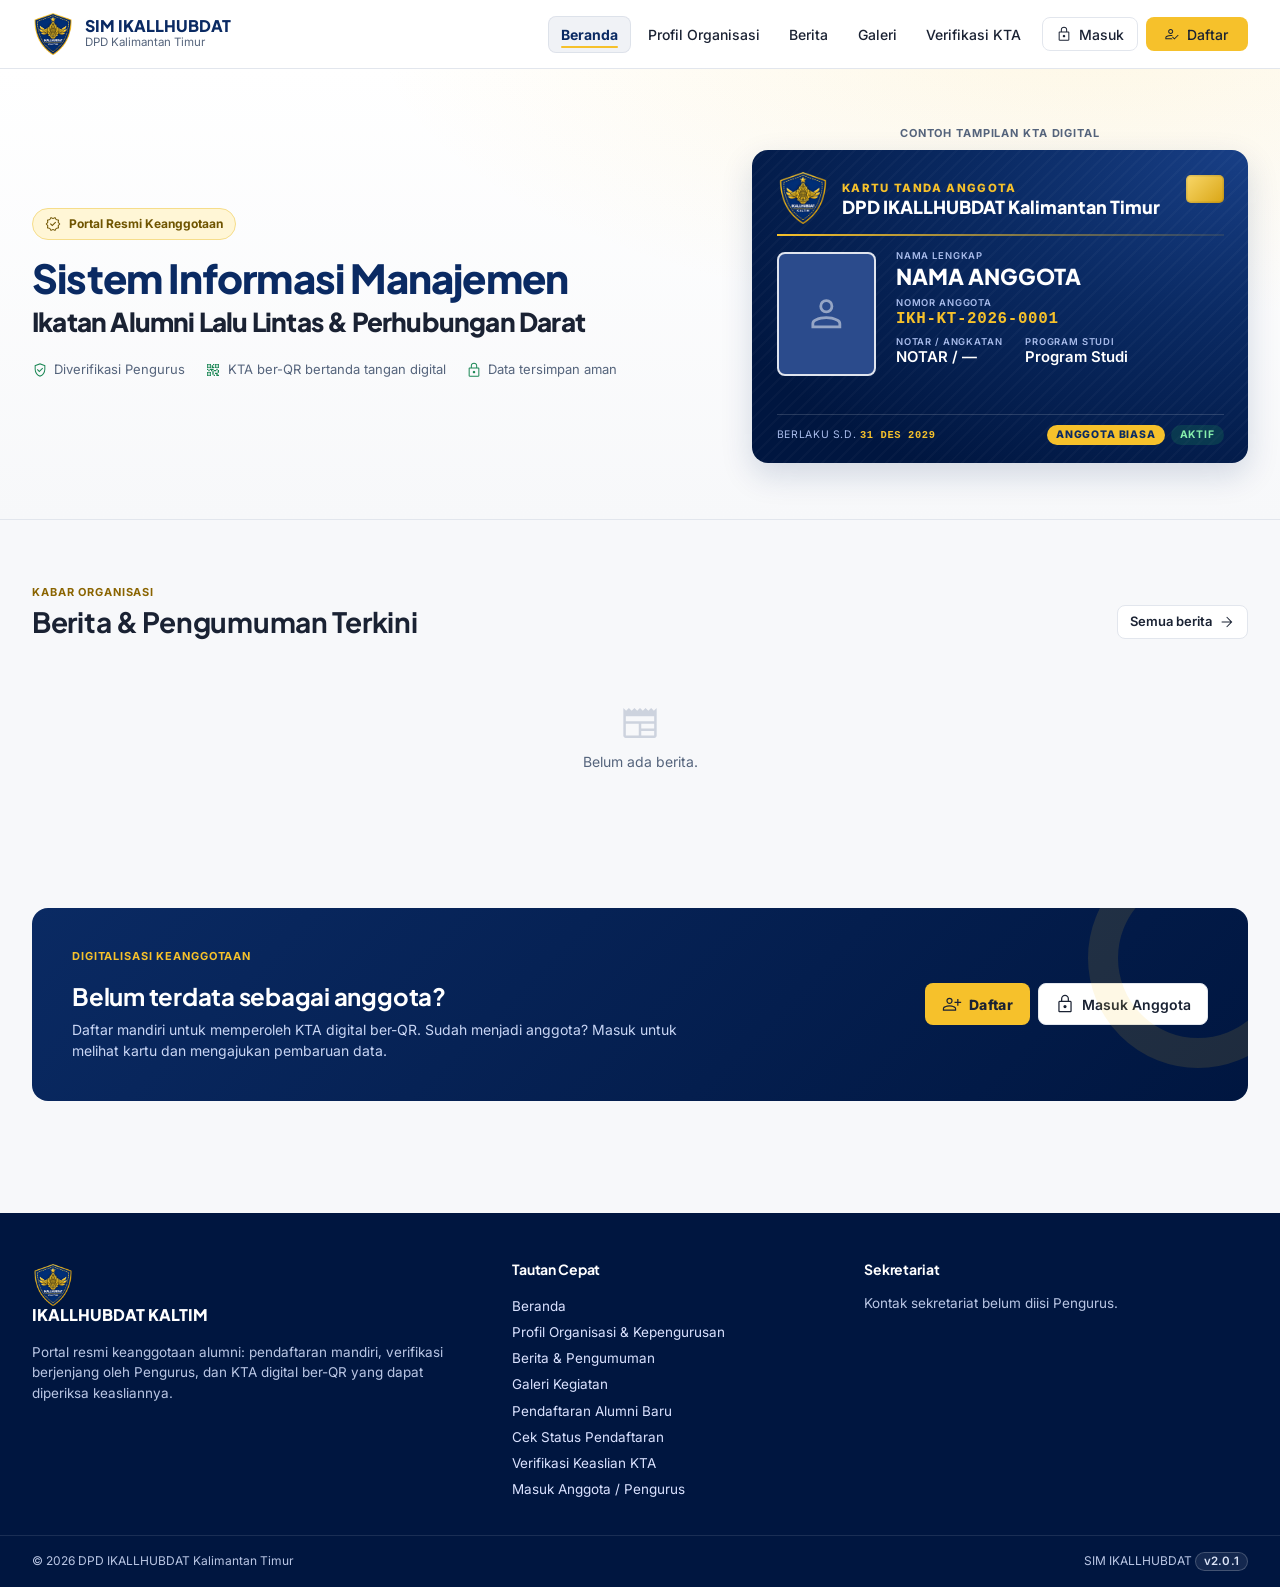
==== commit fdcb4a06: "v2.0.1 Perbaikan status Client ID Google" ====
--- a/index.html
+++ b/index.html
@@ -19,16 +19,16 @@
 <link rel="preconnect" href="https://fonts.gstatic.com" crossorigin>
 <link rel="dns-prefetch" href="https://drive.google.com">
 <link rel="stylesheet" href="https://fonts.googleapis.com/css2?family=Inter:wght@400;500;600;700&family=Plus+Jakarta+Sans:wght@600;700;800&display=swap">
-<link rel="stylesheet" href="./css/style.css?v=2.0.0">
+<link rel="stylesheet" href="./css/style.css?v=2.0.1">
 <style>.boot{min-height:100vh;display:grid;place-items:center;background:#F7F8FA;font-family:system-ui,sans-serif;color:#55647C}.boot b{display:block;color:#0A2A63;font-size:18px;margin-top:12px;text-align:center}.boot i{display:block;width:44px;height:44px;margin:auto;border:4px solid #0A2A63;border-right-color:#F6C12B;border-radius:50%;animation:putar .8s linear infinite}@keyframes putar{to{transform:rotate(360deg)}}</style>
 </head>
 <body>
 <svg xmlns="http://www.w3.org/2000/svg" style="display:none" aria-hidden="true"><symbol id="i-account_tree" viewBox="0 -960 960 960"><path d="M604-120v-125H450v-410h-93v130H80v-315h277v125h247v-125h276v315H604v-130h-94v350h94v-130h276v315H604ZM140-780v195-195Zm524 405v195-195Zm0-405v195-195Zm0 195h156v-195H664v195Zm0 405h156v-195H664v195ZM140-585h157v-195H140v195Z"/></symbol><symbol id="i-add" viewBox="0 -960 960 960"><path d="M450-450H200v-60h250v-250h60v250h250v60H510v250h-60v-250Z"/></symbol><symbol id="i-add_photo_alternate" viewBox="0 -960 960 960"><path d="M480-480ZM180-120q-24 0-42-18t-18-42v-600q0-24 18-42t42-18h365v60H180v600h600v-365h60v365q0 24-18 42t-42 18H180Zm60-162h480L576-474 449-307l-94-124-115 149Zm453-323v-87h-88v-60h88v-88h60v88h87v60h-87v87h-60Z"/></symbol><symbol id="i-admin_panel_settings" viewBox="0 -960 960 960"><path d="M734.88-289Q753-308 753-333.88q0-25.88-18.12-44t-44-18.12Q665-396 646-377.88q-19 18.12-19 44T646-289q19 19 44.88 19 25.88 0 44-19ZM689.5-145q33.5 0 60.5-14t46-40q-26-14-51.96-21t-54-7q-28.04 0-54.54 7T584-199q19 26 45.5 40t60 14ZM480-80q-138-32-229-156.5T160-522v-239l320-120 320 120v270q-14-7-30-12.5t-30-7.5v-208l-260-96-260 96v197q0 76 24.5 140T307-269.5q38 48.5 84 80.5t89 46q6 12 18 27t20 23q-9 5-19 7.5T480-80Zm212.5 0Q615-80 560-135.5T505-267q0-78.43 54.99-133.72Q614.98-456 693-456q77 0 132.5 55.28Q881-345.43 881-267q0 76-55.5 131.5T692.5-80ZM480-479Z"/></symbol><symbol id="i-album" viewBox="0 -960 960 960"><path d="M480-316q70 0 120-47.5T650-480q0-71-49.5-120.5T480-650q-69 0-116.5 50T316-480q0 69 47.5 116.5T480-316Zm-28.5-135.5Q440-463 440-480t11.5-28.5Q463-520 480-520t28.5 11.5Q520-497 520-480t-11.5 28.5Q497-440 480-440t-28.5-11.5ZM480-80q-82 0-155-31.5t-127.5-86Q143-252 111.5-325T80-480q0-83 31.5-156t86-127Q252-817 325-848.5T480-880q83 0 156 31.5T763-763q54 54 85.5 127T880-480q0 82-31.5 155T763-197.5q-54 54.5-127 86T480-80Zm0-60q142 0 241-99.5T820-480q0-142-99-241t-241-99q-141 0-240.5 99T140-480q0 141 99.5 240.5T480-140Zm0-340Z"/></symbol><symbol id="i-arrow_back" viewBox="0 -960 960 960"><path d="m274-450 248 248-42 42-320-320 320-320 42 42-248 248h526v60H274Z"/></symbol><symbol id="i-arrow_forward" viewBox="0 -960 960 960"><path d="M686-450H160v-60h526L438-758l42-42 320 320-320 320-42-42 248-248Z"/></symbol><symbol id="i-autorenew" viewBox="0 -960 960 960"><path d="M196-331q-20-36-28-72.5t-8-74.5q0-131 94.5-225.5T480-798h43l-80-80 39-39 149 149-149 149-40-40 79-79h-41q-107 0-183.5 76.5T220-478q0 29 5.5 55t13.5 49l-43 43ZM476-40 327-189l149-149 39 39-80 80h45q107 0 183.5-76.5T740-479q0-29-5-55t-15-49l43-43q20 36 28.5 72.5T800-479q0 131-94.5 225.5T480-159h-45l80 80-39 39Z"/></symbol><symbol id="i-badge" viewBox="0 -960 960 960"><path d="M140-80q-24 0-42-18t-18-42v-480q0-24 18-42t42-18h250v-140q0-24 18-42t42-18h60q24 0 42 18t18 42v140h250q24 0 42 18t18 42v480q0 24-18 42t-42 18H140Zm0-60h680v-480H570v30q0 28-18 44t-42 16h-60q-24 0-42-16t-18-44v-30H140v480Zm92-107h239v-14q0-18-9-32t-23-19q-32-11-50-14.5t-35-3.5q-19 0-40.5 4.5T265-312q-15 5-24 19t-9 32v14Zm336-67h170v-50H568v50Zm-175.5-65.5Q408-395 408-418t-15.5-38.5Q377-472 354-472t-38.5 15.5Q300-441 300-418t15.5 38.5Q331-364 354-364t38.5-15.5ZM568-427h170v-50H568v50ZM450-590h60v-230h-60v230Zm30 210Z"/></symbol><symbol id="i-block" viewBox="0 -960 960 960"><path d="M324-111.5Q251-143 197-197t-85.5-127Q80-397 80-480t31.5-156Q143-709 197-763t127-85.5Q397-880 480-880t156 31.5Q709-817 763-763t85.5 127Q880-563 880-480t-31.5 156Q817-251 763-197t-127 85.5Q563-80 480-80t-156-31.5ZM480-140q61.01 0 117.51-20.5Q654-181 699-220L220-699q-38 46-59 102.17T140-480q0 142.37 98.81 241.19Q337.63-140 480-140Zm259-121q37-45 59-101.49 22-56.5 22-117.51 0-142.38-98.81-241.19T480-820q-60.66 0-116.83 21T261-739l478 478ZM480-480Z"/></symbol><symbol id="i-bolt" viewBox="0 -960 960 960"><path d="m393-165 279-335H492l36-286-253 366h154l-36 255Zm-73 85 40-280H160l360-520h80l-40 320h240L400-80h-80Zm154-396Z"/></symbol><symbol id="i-calendar_month" viewBox="0 -960 960 960"><path d="M180-80q-24 0-42-18t-18-42v-620q0-24 18-42t42-18h65v-60h65v60h340v-60h65v60h65q24 0 42 18t18 42v620q0 24-18 42t-42 18H180Zm0-60h600v-430H180v430Zm0-490h600v-130H180v130Zm0 0v-130 130Zm300 230q-17 0-28.5-11.5T440-440q0-17 11.5-28.5T480-480q17 0 28.5 11.5T520-440q0 17-11.5 28.5T480-400Zm-188.5-11.5Q280-423 280-440t11.5-28.5Q303-480 320-480t28.5 11.5Q360-457 360-440t-11.5 28.5Q337-400 320-400t-28.5-11.5ZM640-400q-17 0-28.5-11.5T600-440q0-17 11.5-28.5T640-480q17 0 28.5 11.5T680-440q0 17-11.5 28.5T640-400ZM480-240q-17 0-28.5-11.5T440-280q0-17 11.5-28.5T480-320q17 0 28.5 11.5T520-280q0 17-11.5 28.5T480-240Zm-188.5-11.5Q280-263 280-280t11.5-28.5Q303-320 320-320t28.5 11.5Q360-297 360-280t-11.5 28.5Q337-240 320-240t-28.5-11.5ZM640-240q-17 0-28.5-11.5T600-280q0-17 11.5-28.5T640-320q17 0 28.5 11.5T680-280q0 17-11.5 28.5T640-240Z"/></symbol><symbol id="i-call" viewBox="0 -960 960 960"><path d="M795-120q-116 0-236.5-56T335-335Q232-438 176-558.5T120-795q0-19.29 12.86-32.14Q145.71-840 165-840h140q14 0 24 10t14 25l26.93 125.64Q372-665 369.5-653.5t-10.73 19.73L259-533q26 44 55 82t64 72q37 38 78 69.5t86 55.5l95-98q10-11 23.15-15 13.15-4 25.85-2l119 26q15 4 25 16.04 10 12.05 10 26.96v135q0 19.29-12.86 32.14Q814.29-120 795-120ZM229-588l81-82-23-110H180q2 42 13.5 88.5T229-588Zm369 363q41 19 89 31t93 14v-107l-103-21-79 83ZM229-588Zm369 363Z"/></symbol><symbol id="i-campaign" viewBox="0 -960 960 960"><path d="M730-450v-60h150v60H730Zm50 290-121-90 36-48 121 90-36 48Zm-82-503-36-48 118-89 36 48-118 89ZM210-200v-160h-70q-24.75 0-42.37-17.63Q80-395.25 80-420v-120q0-24.75 17.63-42.38Q115.25-600 140-600h180l200-120v480L320-360h-50v160h-60Zm250-146v-268l-124 74H140v120h196l124 74Zm100 0v-268q27 24 43.5 58.5T620-480q0 41-16.5 75.5T560-346ZM300-480Z"/></symbol><symbol id="i-cancel" viewBox="0 -960 960 960"><path d="m330-288 150-150 150 150 42-42-150-150 150-150-42-42-150 150-150-150-42 42 150 150-150 150 42 42ZM480-80q-82 0-155-31.5t-127.5-86Q143-252 111.5-325T80-480q0-83 31.5-156t86-127Q252-817 325-848.5T480-880q83 0 156 31.5T763-763q54 54 85.5 127T880-480q0 82-31.5 155T763-197.5q-54 54.5-127 86T480-80Zm0-60q142 0 241-99.5T820-480q0-142-99-241t-241-99q-141 0-240.5 99T140-480q0 141 99.5 240.5T480-140Zm0-340Z"/></symbol><symbol id="i-chat" viewBox="0 -960 960 960"><path d="M240-399h313v-60H240v60Zm0-130h480v-60H240v60Zm0-130h480v-60H240v60ZM80-80v-740q0-24 18-42t42-18h680q24 0 42 18t18 42v520q0 24-18 42t-42 18H240L80-80Zm134-220h606v-520H140v600l74-80Zm-74 0v-520 520Z"/></symbol><symbol id="i-check" viewBox="0 -960 960 960"><path d="M378-246 154-470l43-43 181 181 384-384 43 43-427 427Z"/></symbol><symbol id="i-check_circle" viewBox="0 -960 960 960"><path d="m421-298 283-283-46-45-237 237-120-120-45 45 165 166Zm59 218q-82 0-155-31.5t-127.5-86Q143-252 111.5-325T80-480q0-83 31.5-156t86-127Q252-817 325-848.5T480-880q83 0 156 31.5T763-763q54 54 85.5 127T880-480q0 82-31.5 155T763-197.5q-54 54.5-127 86T480-80Zm0-60q142 0 241-99.5T820-480q0-142-99-241t-241-99q-141 0-240.5 99T140-480q0 141 99.5 240.5T480-140Zm0-340Z"/></symbol><symbol id="i-chevron_left" viewBox="0 -960 960 960"><path d="M561-240 320-481l241-241 43 43-198 198 198 198-43 43Z"/></symbol><symbol id="i-chevron_right" viewBox="0 -960 960 960"><path d="M530-481 332-679l43-43 241 241-241 241-43-43 198-198Z"/></symbol><symbol id="i-close" viewBox="0 -960 960 960"><path d="m249-207-42-42 231-231-231-231 42-42 231 231 231-231 42 42-231 231 231 231-42 42-231-231-231 231Z"/></symbol><symbol id="i-cloud_off" viewBox="0 -960 960 960"><path d="M818-56 703-171H248q-88 0-148-59T40-377q0-80 50.5-134T217-577q2-14 6.5-31.5T236-640L70-806l42-42L861-99l-43 43ZM248-231h397L285-591q-11 15-14.5 34t-3.5 37h-19q-62 0-105 39.5t-43 101q0 61.5 43 105T248-231Zm216-181Zm390 210-47-47q25-17 39-38t14-50q0-43-31-73.5T755-441h-67v-81q0-88-61-147.5T478.47-729q-28.47 0-60.97 9T358-691l-42-42q36-29 77.5-42.5T478-789q111 0 190.5 79T748-520v21q72-1 122 45t50 117q0 35-16.5 73.5T854-202ZM583-470Z"/></symbol><symbol id="i-compare_arrows" viewBox="0 -960 960 960"><path d="m317-160-42-42 121-121H80v-60h316L275-504l42-42 193 193-193 193Zm326-254L450-607l193-193 42 42-121 121h316v60H564l121 121-42 42Z"/></symbol><symbol id="i-contacts" viewBox="0 -960 960 960"><path d="M144-40v-60h672v60H144Zm0-820v-60h672v60H144Zm336 416q50 0 84-34t34-84q0-50-34-84t-84-34q-50 0-84 34t-34 84q0 50 34 84t84 34ZM132-160q-24 0-42-18t-18-42v-520q0-26 18-43t42-17h696q24 0 42 18t18 42v520q0 24-18 42t-42 18H132Zm88-60q51-63 121-94.5T479.5-346q68.5 0 140 31.5T740-220h88v-520H132v520h88Zm94 0h334q-31-30-72.5-48T480-286q-54 0-94.5 18T314-220Zm125.5-301Q423-538 423-562t16.34-41q16.34-17 40.5-17t40.66 17q16.5 17 16.5 41t-16.34 41q-16.34 17-40.5 17t-40.66-17Zm40.5 41Z"/></symbol><symbol id="i-content_copy" viewBox="0 -960 960 960"><path d="M300-200q-24 0-42-18t-18-42v-560q0-24 18-42t42-18h440q24 0 42 18t18 42v560q0 24-18 42t-42 18H300Zm0-60h440v-560H300v560ZM180-80q-24 0-42-18t-18-42v-620h60v620h500v60H180Zm120-180v-560 560Z"/></symbol><symbol id="i-create_new_folder" viewBox="0 -960 960 960"><path d="M550-320h60v-90h90v-60h-90v-90h-60v90h-90v60h90v90ZM140-160q-24 0-42-18.5T80-220v-520q0-23 18-41.5t42-18.5h281l60 60h339q23 0 41.5 18.5T880-680v460q0 23-18.5 41.5T820-160H140Zm0-60h680v-460H456l-60-60H140v520Zm0 0v-520 520Z"/></symbol><symbol id="i-dashboard" viewBox="0 -960 960 960"><path d="M510-570v-270h330v270H510ZM120-450v-390h330v390H120Zm390 330v-390h330v390H510Zm-390 0v-270h330v270H120Zm60-390h210v-270H180v270Zm390 330h210v-270H570v270Zm0-450h210v-150H570v150ZM180-180h210v-150H180v150Zm210-330Zm180-120Zm0 180ZM390-330Z"/></symbol><symbol id="i-delete" viewBox="0 -960 960 960"><path d="M261-120q-24.75 0-42.37-17.63Q201-155.25 201-180v-570h-41v-60h188v-30h264v30h188v60h-41v570q0 24-18 42t-42 18H261Zm438-630H261v570h438v-570ZM367-266h60v-399h-60v399Zm166 0h60v-399h-60v399ZM261-750v570-570Z"/></symbol><symbol id="i-description" viewBox="0 -960 960 960"><path d="M319-250h322v-60H319v60Zm0-170h322v-60H319v60ZM220-80q-24 0-42-18t-18-42v-680q0-24 18-42t42-18h361l219 219v521q0 24-18 42t-42 18H220Zm331-554v-186H220v680h520v-494H551ZM220-820v186-186 680-680Z"/></symbol><symbol id="i-domain" viewBox="0 -960 960 960"><path d="M80-120v-720h390v165h410v555H80Zm60-60h105v-105H140v105Zm0-165h105v-105H140v105Zm0-165h105v-105H140v105Zm0-165h105v-105H140v105Zm165 495h105v-105H305v105Zm0-165h105v-105H305v105Zm0-165h105v-105H305v105Zm0-165h105v-105H305v105Zm165 495h350v-435H470v105h80v60h-80v105h80v60h-80v105Zm185-270v-60h60v60h-60Zm0 165v-60h60v60h-60Z"/></symbol><symbol id="i-download" viewBox="0 -960 960 960"><path d="M480-313 287-506l43-43 120 120v-371h60v371l120-120 43 43-193 193ZM220-160q-24 0-42-18t-18-42v-143h60v143h520v-143h60v143q0 24-18 42t-42 18H220Z"/></symbol><symbol id="i-drive_file_move" viewBox="0 -960 960 960"><path d="m526-410-75 75 42 42 147-147-147-147-42 42 75 75H320v60h206ZM140-160q-24 0-42-18.5T80-220v-520q0-23 18-41.5t42-18.5h281l60 60h339q23 0 41.5 18.5T880-680v460q0 23-18.5 41.5T820-160H140Zm0-60h680v-460H456l-60-60H140v520Zm0 0v-520 520Z"/></symbol><symbol id="i-edit" viewBox="0 -960 960 960"><path d="M180-180h44l472-471-44-44-472 471v44Zm-60 60v-128l575-574q8-8 19-12.5t23-4.5q11 0 22 4.5t20 12.5l44 44q9 9 13 20t4 22q0 11-4.5 22.5T823-694L248-120H120Zm659-617-41-41 41 41Zm-105 64-22-22 44 44-22-22Z"/></symbol><symbol id="i-edit_note" viewBox="0 -960 960 960"><path d="M160-410v-60h300v60H160Zm0-165v-60h470v60H160Zm0-165v-60h470v60H160Zm360 580v-123l221-220q9-9 20-13t22-4q12 0 23 4.5t20 13.5l37 37q9 9 13 20t4 22q0 11-4.5 22.5T862.09-380L643-160H520Zm300-263-37-37 37 37ZM580-220h38l121-122-18-19-19-18-122 121v38Zm141-141-19-18 37 37-18-19Z"/></symbol><symbol id="i-error" viewBox="0 -960 960 960"><path d="M503.5-289.48q9.5-9.48 9.5-23.5t-9.48-23.52q-9.48-9.5-23.5-9.5t-23.52 9.48q-9.5 9.48-9.5 23.5t9.48 23.52q9.48 9.5 23.5 9.5t23.52-9.48ZM453-433h60v-253h-60v253Zm27.27 353q-82.74 0-155.5-31.5Q252-143 197.5-197.5t-86-127.34Q80-397.68 80-480.5t31.5-155.66Q143-709 197.5-763t127.34-85.5Q397.68-880 480.5-880t155.66 31.5Q709-817 763-763t85.5 127Q880-563 880-480.27q0 82.74-31.5 155.5Q817-252 763-197.68q-54 54.31-127 86Q563-80 480.27-80Zm.23-60Q622-140 721-239.5t99-241Q820-622 721.19-721T480-820q-141 0-240.5 98.81T140-480q0 141 99.5 240.5t241 99.5Zm-.5-340Z"/></symbol><symbol id="i-event" viewBox="0 -960 960 960"><path d="M528-248.18q-28-28.19-28-69Q500-358 528.18-386q28.19-28 69-28Q638-414 666-385.82q28 28.19 28 69Q694-276 665.82-248q-28.19 28-69 28Q556-220 528-248.18ZM180-80q-24 0-42-18t-18-42v-620q0-24 18-42t42-18h65v-60h65v60h340v-60h65v60h65q24 0 42 18t18 42v620q0 24-18 42t-42 18H180Zm0-60h600v-430H180v430Zm0-490h600v-130H180v130Zm0 0v-130 130Z"/></symbol><symbol id="i-event_available" viewBox="0 -960 960 960"><path d="M433-228 295-365l42-42 96 94 184-184 42 43-226 226ZM180-80q-24 0-42-18t-18-42v-620q0-24 18-42t42-18h65v-60h65v60h340v-60h65v60h65q24 0 42 18t18 42v620q0 24-18 42t-42 18H180Zm0-60h600v-430H180v430Zm0-490h600v-130H180v130Zm0 0v-130 130Z"/></symbol><symbol id="i-event_busy" viewBox="0 -960 960 960"><path d="m381-218-43-43 100-99-100-99 43-43 99 100 99-100 43 43-100 99 100 99-43 43-99-100-99 100ZM180-80q-24 0-42-18t-18-42v-620q0-24 18-42t42-18h65v-60h65v60h340v-60h65v60h65q24 0 42 18t18 42v620q0 24-18 42t-42 18H180Zm0-60h600v-430H180v430Zm0-490h600v-130H180v130Zm0 0v-130 130Z"/></symbol><symbol id="i-fact_check" viewBox="0 -960 960 960"><path d="M132-120q-24 0-42-18t-18-42v-600q0-24 18-42t42-18h696q24 0 42 18t18 42v600q0 24-18 42t-42 18H132Zm0-60h696v-600H132v600Zm68-100h200v-80H200v80Zm382-80 198-198-57-57-141 142-57-57-56 57 113 113Zm-382-80h200v-80H200v80Zm0-160h200v-80H200v80Zm-68 420v-600 600Z"/></symbol><symbol id="i-flip" viewBox="0 -960 960 960"><path d="M349-120H180q-24.75 0-42.37-17.63Q120-155.25 120-180v-600q0-24.75 17.63-42.38Q155.25-840 180-840h169v60H180v600h169v60Zm103 80v-880h60v880h-60Zm163-80v-60h60v60h-60Zm0-660v-60h60v60h-60Zm165 660v-60h60q0 25-17.62 42.5Q804.75-120 780-120Zm0-165v-60h60v60h-60Zm0-165v-60h60v60h-60Zm0-165v-60h60v60h-60Zm0-165v-60q24.75 0 42.38 17.62Q840-804.75 840-780h-60Z"/></symbol><symbol id="i-folder_open" viewBox="0 -960 960 960"><path d="M140-160q-23 0-41.5-18.5T80-220v-520q0-23 18.5-41.5T140-800h281l60 60h339q23 0 41.5 18.5T880-680H455l-60-60H140v520l102-400h698L833-206q-6 24-22 35t-41 11H140Zm63-60h572l84-340H287l-84 340Zm0 0 84-340-84 340Zm-63-460v-60 60Z"/></symbol><symbol id="i-forum" viewBox="0 -960 960 960"><path d="M880-81 721-240H300q-24.75 0-42.37-17.63Q240-275.25 240-300v-80h440q24.75 0 42.38-17.63Q740-415.25 740-440v-280h80q24.75 0 42.38 17.62Q880-684.75 880-660v579ZM140-425l75-75h405v-320H140v395ZM80-280v-540q0-24.75 17.63-42.38Q115.25-880 140-880h480q24.75 0 42.38 17.62Q680-844.75 680-820v320q0 24.75-17.62 42.37Q644.75-440 620-440H240L80-280Zm60-220v-320 320Z"/></symbol><symbol id="i-fullscreen" viewBox="0 -960 960 960"><path d="M120-120v-193h60v133h133v60H120Zm527 0v-60h133v-133h60v193H647ZM120-647v-193h193v60H180v133h-60Zm660 0v-133H647v-60h193v193h-60Z"/></symbol><symbol id="i-groups" viewBox="0 -960 960 960"><path d="M0-240v-53q0-38.57 41.5-62.78Q83-380 150.38-380q12.16 0 23.39.5t22.23 2.15q-8 17.35-12 35.17-4 17.81-4 37.18v65H0Zm240 0v-65q0-32 17.5-58.5T307-410q32-20 76.5-30t96.5-10q53 0 97.5 10t76.5 30q32 20 49 46.5t17 58.5v65H240Zm540 0v-65q0-19.86-3.5-37.43T765-377.27q11-1.73 22.17-2.23 11.17-.5 22.83-.5 67.5 0 108.75 23.77T960-293v53H780Zm-480-60h360v-6q0-37-50.5-60.5T480-390q-79 0-129.5 23.5T300-305v5ZM149.57-410q-28.57 0-49.07-20.56Q80-451.13 80-480q0-29 20.56-49.5Q121.13-550 150-550q29 0 49.5 20.5t20.5 49.93q0 28.57-20.5 49.07T149.57-410Zm660 0q-28.57 0-49.07-20.56Q740-451.13 740-480q0-29 20.56-49.5Q781.13-550 810-550q29 0 49.5 20.5t20.5 49.93q0 28.57-20.5 49.07T809.57-410ZM480-480q-50 0-85-35t-35-85q0-51 35-85.5t85-34.5q51 0 85.5 34.5T600-600q0 50-34.5 85T480-480Zm.35-60Q506-540 523-557.35t17-43Q540-626 522.85-643t-42.5-17q-25.35 0-42.85 17.15t-17.5 42.5q0 25.35 17.35 42.85t43 17.5ZM480-300Zm0-300Z"/></symbol><symbol id="i-help" viewBox="0 -960 960 960"><path d="M511-258q11-11 11-27t-11-27q-11-11-27-11t-27 11q-11 11-11 27t11 27q11 11 27 11t27-11Zm-62-135h59q0-26 6.5-47.5T555-490q31-26 44-51t13-55q0-53-34.5-85T486-713q-49 0-86.5 24.5T345-621l53 20q11-28 33-43.5t52-15.5q34 0 55 18.5t21 47.5q0 22-13 41.5T508-512q-30 26-44.5 51.5T449-393Zm31 313q-82 0-155-31.5t-127.5-86Q143-252 111.5-325T80-480q0-83 31.5-156t86-127Q252-817 325-848.5T480-880q83 0 156 31.5T763-763q54 54 85.5 127T880-480q0 82-31.5 155T763-197.5q-54 54.5-127 86T480-80Zm0-60q142 0 241-99.5T820-480q0-142-99-241t-241-99q-141 0-240.5 99T140-480q0 141 99.5 240.5T480-140Zm0-340Z"/></symbol><symbol id="i-hide" viewBox="0 -960 960 960"><path d="m162-120-42-42 214-214H216v-60h220v220h-60v-118L162-120Zm363-405v-220h60v118l213-213 42 42-213 213h118v60H525Z"/></symbol><symbol id="i-history" viewBox="0 -960 960 960"><path d="M477-120q-149 0-253-105.5T120-481h60q0 125 86 213t211 88q127 0 215-89t88-216q0-124-89-209.5T477-780q-68 0-127.5 31T246-667h105v60H142v-208h60v106q52-61 123.5-96T477-840q75 0 141 28t115.5 76.5Q783-687 811.5-622T840-482q0 75-28.5 141t-78 115Q684-177 618-148.5T477-120Zm128-197L451-469v-214h60v189l137 134-43 43Z"/></symbol><symbol id="i-home" viewBox="0 -960 960 960"><path d="M220-180h150v-250h220v250h150v-390L480-765 220-570v390Zm-60 60v-480l320-240 320 240v480H530v-250H430v250H160Zm320-353Z"/></symbol><symbol id="i-hourglass_top" viewBox="0 -960 960 960"><path d="M308-140h344v-127q0-72-50-121.5T480-438q-72 0-122 49.5T308-267v127ZM160-80v-60h88v-127q0-71 40-129t106-84q-66-27-106-85t-40-129v-126h-88v-60h640v60h-88v126q0 71-40 129t-106 85q66 26 106 84t40 129v127h88v60H160Z"/></symbol><symbol id="i-how_to_reg" viewBox="0 -960 960 960"><path d="M80-160v-94q0-34 17-62.5t51-43.5q72-32 132-46t120-14q29 0 61.5 3.5T528-404l-49 49q-20-2-39.5-3.5T400-360q-58 0-105.5 10.5T172-306q-17 8-24.5 23t-7.5 29v34h319l60 60H80Zm545 16L484-285l42-42 99 99 213-213 42 42-255 255ZM292-524q-42-42-42-108t42-108q42-42 108-42t108 42q42 42 42 108t-42 108q-42 42-108 42t-108-42Zm167 304Zm5.5-347.5Q490-593 490-632t-25.5-64.5Q439-722 400-722t-64.5 25.5Q310-671 310-632t25.5 64.5Q361-542 400-542t64.5-25.5ZM400-632Z"/></symbol><symbol id="i-image" viewBox="0 -960 960 960"><path d="M180-120q-24 0-42-18t-18-42v-600q0-24 18-42t42-18h600q24 0 42 18t18 42v600q0 24-18 42t-42 18H180Zm0-60h600v-600H180v600Zm56-97h489L578-473 446-302l-93-127-117 152Zm-56 97v-600 600Z"/></symbol><symbol id="i-info" viewBox="0 -960 960 960"><path d="M453-280h60v-240h-60v240Zm50.5-323.2q9.5-9.2 9.5-22.8 0-14.45-9.48-24.22-9.48-9.78-23.5-9.78t-23.52 9.78Q447-640.45 447-626q0 13.6 9.48 22.8 9.48 9.2 23.5 9.2t23.52-9.2ZM480.27-80q-82.74 0-155.5-31.5Q252-143 197.5-197.5t-86-127.34Q80-397.68 80-480.5t31.5-155.66Q143-709 197.5-763t127.34-85.5Q397.68-880 480.5-880t155.66 31.5Q709-817 763-763t85.5 127Q880-563 880-480.27q0 82.74-31.5 155.5Q817-252 763-197.68q-54 54.31-127 86Q563-80 480.27-80Zm.23-60Q622-140 721-239.5t99-241Q820-622 721.19-721T480-820q-141 0-240.5 98.81T140-480q0 141 99.5 240.5t241 99.5Zm-.5-340Z"/></symbol><symbol id="i-input" viewBox="0 -960 960 960"><path d="M140-160q-24 0-42-18t-18-42v-169h60v169h680v-520H140v171H80v-171q0-24 18-42t42-18h680q24 0 42 18t18 42v520q0 24-18 42t-42 18H140Zm319-143-43-43 103-103H80v-60h439L416-612l43-43 176 176-176 176Z"/></symbol><symbol id="i-inventory_2" viewBox="0 -960 960 960"><path d="M180-80q-24.75 0-42.37-17.63Q120-115.25 120-140v-483q-17-6-28.5-21.39T80-680v-140q0-24.75 17.63-42.38Q115.25-880 140-880h680q24.75 0 42.38 17.62Q880-844.75 880-820v140q0 20.22-11.5 35.61T840-623v483q0 24.75-17.62 42.37Q804.75-80 780-80H180Zm0-540v480h600v-480H180Zm-40-60h680v-140H140v140Zm220 260h240v-60H360v60Zm120 40Z"/></symbol><symbol id="i-key" viewBox="0 -960 960 960"><path d="M232-432q-20-20-20-48t20-48q20-20 48-20t48 20q20 20 20 48t-20 48q-20 20-48 20t-48-20Zm48 192q-100 0-170-70T40-480q0-100 70-170t170-70q72 0 126 34t85 103h356l113 113-167 153-88-64-88 64-75-60h-51q-25 60-78.5 98.5T280-240Zm0-60q58 0 107-38.5t63-98.5h114l54 45 88-63 82 62 85-79-51-51H450q-12-56-60-96.5T280-660q-75 0-127.5 52.5T100-480q0 75 52.5 127.5T280-300Z"/></symbol><symbol id="i-label" viewBox="0 -960 960 960"><path d="M140-160q-24.75 0-42.37-17.63Q80-195.25 80-220v-520q0-24.75 17.63-42.38Q115.25-800 140-800h471q14.25 0 27 6.37 12.75 6.38 21 17.63l222 296-221 296q-8.25 11.25-21 17.62-12.75 6.38-27 6.38H140Zm0-60h471l195-260-195-260H140v520Zm236-260Z"/></symbol><symbol id="i-landscape" viewBox="0 -960 960 960"><path d="m40-240 240-320 195 260h325L560-619 435-453l-38-50 163-217 360 480H40Zm510-60Zm-390 0h240L280-460 160-300Zm0 0h240-240Z"/></symbol><symbol id="i-link" viewBox="0 -960 960 960"><path d="M450-280H280q-83 0-141.5-58.5T80-480q0-83 58.5-141.5T280-680h170v60H280q-58.33 0-99.17 40.76-40.83 40.77-40.83 99Q140-422 180.83-381q40.84 41 99.17 41h170v60ZM325-450v-60h310v60H325Zm185 170v-60h170q58.33 0 99.17-40.76 40.83-40.77 40.83-99Q820-538 779.17-579q-40.84-41-99.17-41H510v-60h170q83 0 141.5 58.5T880-480q0 83-58.5 141.5T680-280H510Z"/></symbol><symbol id="i-link_off" viewBox="0 -960 960 960"><path d="m750-291-49-49q51-10 85-48t34-89q0-58-41-99t-99-41H525v-60h155q83 0 141.5 58.5T880-477q0 62-36 112t-94 74ZM594-447l-60-60h101v60h-41ZM814-56 63-807l43-43L857-99l-43 43ZM450-280H280q-83 0-141.5-58.5T80-480q0-72 44.5-127T238-676l56 56h-14q-58 0-99 41t-41 99q0 58 41 99t99 41h170v60ZM325-450v-60h79l60 60H325Z"/></symbol><symbol id="i-location_on" viewBox="0 -960 960 960"><path d="M529.5-510.5Q550-531 550-560t-20.5-49.5Q509-630 480-630t-49.5 20.5Q410-589 410-560t20.5 49.5Q451-490 480-490t49.5-20.5ZM480-159q133-121 196.5-219.5T740-552q0-118-75.5-193T480-820q-109 0-184.5 75T220-552q0 75 65 173.5T480-159Zm0 79Q319-217 239.5-334.5T160-552q0-150 96.5-239T480-880q127 0 223.5 89T800-552q0 100-79.5 217.5T480-80Zm0-480Z"/></symbol><symbol id="i-lock" viewBox="0 -960 960 960"><path d="M220-80q-24.75 0-42.37-17.63Q160-115.25 160-140v-434q0-24.75 17.63-42.38Q195.25-634 220-634h70v-96q0-78.85 55.61-134.42Q401.21-920 480.11-920q78.89 0 134.39 55.58Q670-808.85 670-730v96h70q24.75 0 42.38 17.62Q800-598.75 800-574v434q0 24.75-17.62 42.37Q764.75-80 740-80H220Zm0-60h520v-434H220v434Zm314.5-162.03Q557-324.06 557-355q0-30-22.67-54.5t-54.5-24.5q-31.83 0-54.33 24.5t-22.5 55q0 30.5 22.67 52.5t54.5 22q31.83 0 54.33-22.03ZM350-634h260v-96q0-54.17-37.88-92.08-37.88-37.92-92-37.92T388-822.08q-38 37.91-38 92.08v96ZM220-140v-434 434Z"/></symbol><symbol id="i-login" viewBox="0 -960 960 960"><path d="M481-120v-60h299v-600H481v-60h299q24 0 42 18t18 42v600q0 24-18 42t-42 18H481Zm-55-185-43-43 102-102H120v-60h363L381-612l43-43 176 176-174 174Z"/></symbol><symbol id="i-logout" viewBox="0 -960 960 960"><path d="M180-120q-24 0-42-18t-18-42v-600q0-24 18-42t42-18h299v60H180v600h299v60H180Zm486-185-43-43 102-102H360v-60h363L621-612l43-43 176 176-174 174Z"/></symbol><symbol id="i-mail" viewBox="0 -960 960 960"><path d="M140-160q-24 0-42-18t-18-42v-520q0-24 18-42t42-18h680q24 0 42 18t18 42v520q0 24-18 42t-42 18H140Zm340-302L140-685v465h680v-465L480-462Zm0-60 336-218H145l335 218ZM140-685v-55 520-465Z"/></symbol><symbol id="i-manage_accounts" viewBox="0 -960 960 960"><path d="M292-527q-42-42-42-108t42-108q42-42 108-42t108 42q42 42 42 108t-42 108q-42 42-108 42t-108-42ZM80-164v-94q0-35 17.5-63t50.5-43q72-32 133.5-46T400-424h23q-6 14-9 27.5t-5 32.5h-9q-58 0-113.5 12.5T172-310q-16 8-24 22.5t-8 29.5v34h269q5 18 12 32.5t17 27.5H80Zm587 44-10-66q-17-5-34.5-14.5T593-222l-55 12-25-42 47-44q-2-9-2-25t2-25l-47-44 25-42 55 12q12-12 29.5-21.5T657-456l10-66h54l10 66q17 5 34.5 14.5T795-420l55-12 25 42-47 44q2 9 2 25t-2 25l47 44-25 42-55-12q-12 12-29.5 21.5T731-186l-10 66h-54Zm85-143q22-22 22-58t-22-58q-22-22-58-22t-58 22q-22 22-22 58t22 58q22 22 58 22t58-22ZM464.5-570.5Q490-596 490-635t-25.5-64.5Q439-725 400-725t-64.5 25.5Q310-674 310-635t25.5 64.5Q361-545 400-545t64.5-25.5ZM400-635Zm9 411Z"/></symbol><symbol id="i-map" viewBox="0 -960 960 960"><path d="m612-120-263-93-179 71q-17 9-33.5-1T120-173v-558q0-13 7.5-23t19.5-15l202-71 263 92 178-71q17-8 33.5 1.5T840-788v565q0 11-7.5 19T814-192l-202 72Zm-34-75v-505l-196-66v505l196 66Zm60 0 142-47v-512l-142 54v505Zm-458-12 142-54v-505l-142 47v512Zm458-493v505-505Zm-316-66v505-505Z"/></symbol><symbol id="i-menu" viewBox="0 -960 960 960"><path d="M120-240v-60h720v60H120Zm0-210v-60h720v60H120Zm0-210v-60h720v60H120Z"/></symbol><symbol id="i-menu_open" viewBox="0 -960 960 960"><path d="M120-240v-60h520v60H120Zm678-52L609-481l188-188 43 43-145 145 146 146-43 43ZM120-452v-60h400v60H120Zm0-208v-60h520v60H120Z"/></symbol><symbol id="i-merge" viewBox="0 -960 960 960"><path d="m256-120-42-42 196-196q24-24 32-44t8-59v-265l-90 90-42-42 162-162 162 162-42 42-90-90v265q0 39 8 59t32 44l196 196-42 42-224-224-224 224Z"/></symbol><symbol id="i-move_up" viewBox="0 -960 960 960"><path d="M320-160q-117 0-198.5-81.5T40-440q0-118 83.5-197.5T323-711l-86-86 43-43 160 160-160 160-43-43 89-89q-92-2-159 59.5T100-440q0 92 64 156t156 64h120v60H320Zm200-360v-280h360v280H520Zm0 360v-280h360v280H520Zm60-60h240v-160H580v160Z"/></symbol><symbol id="i-newspaper" viewBox="0 -960 960 960"><path d="M140-120q-24.75 0-42.37-17.63Q80-155.25 80-180v-660l67 67 66-67 67 67 67-67 66 67 67-67 67 67 66-67 67 67 67-67 66 67 67-67v660q0 24.75-17.62 42.37Q844.75-120 820-120H140Zm0-60h310v-280H140v280Zm370 0h310v-110H510v110Zm0-170h310v-110H510v110ZM140-520h680v-120H140v120Z"/></symbol><symbol id="i-notifications" viewBox="0 -960 960 960"><path d="M160-200v-60h80v-304q0-84 49.5-150.5T420-798v-22q0-25 17.5-42.5T480-880q25 0 42.5 17.5T540-820v22q81 17 130.5 83.5T720-564v304h80v60H160Zm320-302Zm0 422q-33 0-56.5-23.5T400-160h160q0 33-23.5 56.5T480-80ZM300-260h360v-304q0-75-52.5-127.5T480-744q-75 0-127.5 52.5T300-564v304Z"/></symbol><symbol id="i-open_in_new" viewBox="0 -960 960 960"><path d="M180-120q-24 0-42-18t-18-42v-600q0-24 18-42t42-18h279v60H180v600h600v-279h60v279q0 24-18 42t-42 18H180Zm202-219-42-43 398-398H519v-60h321v321h-60v-218L382-339Z"/></symbol><symbol id="i-password" viewBox="0 -960 960 960"><path d="M80-200v-61h800v61H80Zm38-254-40-22 40-68H40v-45h78l-40-68 40-22 38 67 38-67 40 22-40 68h78v45h-78l40 68-40 22-38-67-38 67Zm324 0-40-24 40-68h-78v-45h78l-40-68 40-22 38 67 38-67 40 22-40 68h78v45h-78l40 68-40 24-38-67-38 67Zm324 0-40-24 40-68h-78v-45h78l-40-68 40-22 38 67 38-67 40 22-40 68h78v45h-78l40 68-40 24-38-67-38 67Z"/></symbol><symbol id="i-person" viewBox="0 -960 960 960"><path d="M372-523q-42-42-42-108t42-108q42-42 108-42t108 42q42 42 42 108t-42 108q-42 42-108 42t-108-42ZM160-160v-94q0-38 19-65t49-41q67-30 128.5-45T480-420q62 0 123 15.5T731-360q31 14 50 41t19 65v94H160Zm60-60h520v-34q0-16-9.5-30.5T707-306q-64-31-117-42.5T480-360q-57 0-111 11.5T252-306q-14 7-23 21.5t-9 30.5v34Zm324.5-346.5Q570-592 570-631t-25.5-64.5Q519-721 480-721t-64.5 25.5Q390-670 390-631t25.5 64.5Q441-541 480-541t64.5-25.5ZM480-631Zm0 411Z"/></symbol><symbol id="i-person_add" viewBox="0 -960 960 960"><path d="M730-400v-130H600v-60h130v-130h60v130h130v60H790v130h-60ZM252-523q-42-42-42-108t42-108q42-42 108-42t108 42q42 42 42 108t-42 108q-42 42-108 42t-108-42ZM40-160v-94q0-35 17.5-63.5T108-360q75-33 133.5-46.5T360-420q60 0 118 13.5T611-360q33 15 51 43t18 63v94H40Zm60-60h520v-34q0-16-9-30.5T587-306q-71-33-120-43.5T360-360q-58 0-107.5 10.5T132-306q-15 7-23.5 21.5T100-254v34Zm324.5-346.5Q450-592 450-631t-25.5-64.5Q399-721 360-721t-64.5 25.5Q270-670 270-631t25.5 64.5Q321-541 360-541t64.5-25.5ZM360-631Zm0 411Z"/></symbol><symbol id="i-person_remove" viewBox="0 -960 960 960"><path d="M648-542v-60h232v60H648Zm-396 19q-42-42-42-108t42-108q42-42 108-42t108 42q42 42 42 108t-42 108q-42 42-108 42t-108-42ZM40-160v-94q0-35 17.5-63.5T108-360q75-33 133.5-46.5T360-420q60 0 118 13.5T611-360q33 15 51 43t18 63v94H40Zm60-60h520v-34q0-16-9-30.5T587-306q-71-33-120-43.5T360-360q-58 0-107.5 10.5T132-306q-15 7-23.5 21.5T100-254v34Zm324.5-346.5Q450-592 450-631t-25.5-64.5Q399-721 360-721t-64.5 25.5Q270-670 270-631t25.5 64.5Q321-541 360-541t64.5-25.5ZM360-631Zm0 411Z"/></symbol><symbol id="i-person_search" viewBox="0 -960 960 960"><path d="M440.5-500Q378-500 334-544.06 290-588.13 290-650q0-63 44.06-106.5Q378.13-800 440-800q63 0 106.5 43.5t43.5 106q0 62.5-43.5 106.5t-106 44Zm-.5-60q38 0 64-26.44T530-650q0-38-26-64t-63.5-26q-37.5 0-64 26T350-650.5q0 37.5 26.44 64T440-560ZM898-20 758-160q-23 17-47.5 23.5t-50.07 6.5q-71.01 0-120.72-49.62Q490-229.24 490-300.12t49.62-120.38q49.62-49.5 120.5-49.5t120.38 49.71Q830-370.58 830-299.57q0 25.57-6.5 50.07T800-202L940-62l-42 42ZM738.5-221.5Q770-253 770-300t-31.5-78.5Q707-410 660-410t-78.5 31.5Q550-347 550-300t31.5 78.5Q613-190 660-190t78.5-31.5ZM120-160v-94q0-37 17.5-63t50.5-43q47-23 122.5-43.5T464-419q-8 13-15 28.5T438-360q-78-1-136 18.5T212-306q-14 8-23 21.5t-9 30.5v34h258q11 17 20 31.5t20 28.5H120Zm320-490Zm-2 430Z"/></symbol><symbol id="i-photo_camera" viewBox="0 -960 960 960"><path d="M479.5-267q72.5 0 121.5-49t49-121.5q0-72.5-49-121T479.5-607q-72.5 0-121 48.5t-48.5 121q0 72.5 48.5 121.5t121 49Zm0-60q-47.5 0-78.5-31.5t-31-79q0-47.5 31-78.5t78.5-31q47.5 0 79 31t31.5 78.5q0 47.5-31.5 79t-79 31.5ZM140-120q-24 0-42-18t-18-42v-513q0-23 18-41.5t42-18.5h147l73-87h240l73 87h147q23 0 41.5 18.5T880-693v513q0 24-18.5 42T820-120H140Zm0-60h680v-513H645l-73-87H388l-73 87H140v513Zm340-257Z"/></symbol><symbol id="i-photo_library" viewBox="0 -960 960 960"><path d="M345-377h391L609-548 506-413l-68-87-93 123Zm-85 177q-24 0-42-18t-18-42v-560q0-24 18-42t42-18h560q24 0 42 18t18 42v560q0 24-18 42t-42 18H260Zm0-60h560v-560H260v560ZM140-80q-24 0-42-18t-18-42v-620h60v620h620v60H140Zm120-740v560-560Z"/></symbol><symbol id="i-picture_as_pdf" viewBox="0 -960 960 960"><path d="M331-431h37v-83h48q15.73 0 26.36-10.64Q453-535.28 453-551v-48q0-15.72-10.64-26.36Q431.73-636 416-636h-85v205Zm37-120v-48h48v48h-48Zm129 120h84q15 0 26-10.64 11-10.63 11-26.36v-131q0-15.72-11-26.36Q596-636 581-636h-84v205Zm37-37v-131h47v131h-47Zm133 37h37v-83h50v-37h-50v-48h50v-37h-87v205ZM260-200q-24 0-42-18t-18-42v-560q0-24 18-42t42-18h560q24 0 42 18t18 42v560q0 24-18 42t-42 18H260Zm0-60h560v-560H260v560ZM140-80q-24 0-42-18t-18-42v-620h60v620h620v60H140Zm120-740v560-560Z"/></symbol><symbol id="i-pill" viewBox="0 -960 960 960"><path d="M345-120q-94 0-159.5-65.5T120-345q0-45 17-86t49-73l270-270q32-32 73-49t86-17q94 0 159.5 65.5T840-615q0 45-17 86t-49 73L504-186q-32 32-73 49t-86 17Zm273-265 114-113q23-23 35.5-53.5T780-615q0-69-48-117t-117-48q-33 0-63.5 12.5T498-732L385-618l233 233ZM345-180q32 0 63-12.5t54-35.5l113-114-233-233-114 113q-23 23-35.5 53.5T180-345q0 69 48 117t117 48Z"/></symbol><symbol id="i-play_arrow" viewBox="0 -960 960 960"><path d="M320-203v-560l440 280-440 280Zm60-280Zm0 171 269-171-269-171v342Z"/></symbol><symbol id="i-qr_code" viewBox="0 -960 960 960"><path d="M120-510v-330h330v330H120Zm60-60h210v-210H180v210Zm-60 450v-330h330v330H120Zm60-60h210v-210H180v210Zm330-330v-330h330v330H510Zm60-60h210v-210H570v210Zm188 450v-82h82v82h-82ZM510-367v-83h82v83h-82Zm82 82v-82h83v82h-83Zm-82 83v-83h82v83h-82Zm82 82v-82h83v82h-83Zm83-82v-83h83v83h-83Zm0-165v-83h83v83h-83Zm83 82v-82h82v82h-82Z"/></symbol><symbol id="i-qr_code_2" viewBox="0 -960 960 960"><path d="M520-120v-80h80v80h-80Zm-80-80v-200h80v200h-80Zm320-120v-160h80v160h-80Zm-80-160v-80h80v80h-80Zm-480 80v-80h80v80h-80Zm-80-80v-80h80v80h-80Zm360-280v-80h80v80h-80ZM170-650h140v-140H170v140Zm-50 50v-240h240v240H120Zm50 430h140v-140H170v140Zm-50 50v-240h240v240H120Zm530-530h140v-140H650v140Zm-50 50v-240h240v240H600Zm80 480v-120h-80v-80h160v120h80v80H680ZM520-400v-80h160v80H520Zm-160 0v-80h-80v-80h240v80h-80v80h-80Zm40-200v-160h80v80h80v80H400Zm-190-90v-60h60v60h-60Zm0 480v-60h60v60h-60Zm480-480v-60h60v60h-60Z"/></symbol><symbol id="i-qr_code_scanner" viewBox="0 -960 960 960"><path d="M80-707v-173h173v60H140v113H80Zm0 627v-173h60v113h113v60H80Zm627 0v-60h113v-113h60v173H707Zm113-627v-113H707v-60h173v173h-60ZM708-251h63v63h-63v-63Zm0-126h63v63h-63v-63Zm-63 63h63v63h-63v-63Zm-63 63h63v63h-63v-63Zm-63-63h63v63h-63v-63Zm126-126h63v63h-63v-63Zm-63 63h63v63h-63v-63Zm-63-63h63v63h-63v-63Zm252-332v252H519v-252h252ZM440-440v252H188v-252h252Zm0-332v252H188v-252h252Zm-50 534v-152H238v152h152Zm0-332v-152H238v152h152Zm331 0v-152H569v152h152Z"/></symbol><symbol id="i-refresh" viewBox="0 -960 960 960"><path d="M480-160q-133 0-226.5-93.5T160-480q0-133 93.5-226.5T480-800q85 0 149 34.5T740-671v-129h60v254H546v-60h168q-38-60-97-97t-137-37q-109 0-184.5 75.5T220-480q0 109 75.5 184.5T480-220q83 0 152-47.5T728-393h62q-29 105-115 169t-195 64Z"/></symbol><symbol id="i-resize" viewBox="0 -960 960 960"><path d="M780-615v-165H615v-60h225v225h-60ZM120-120v-225h60v165h165v60H120Zm0-330v-60h60v60h-60Zm0-165v-60h60v60h-60Zm0-165v-60h60v60h-60Zm165 0v-60h60v60h-60Zm165 660v-60h60v60h-60Zm0-660v-60h60v60h-60Zm165 660v-60h60v60h-60Zm165 0v-60h60v60h-60Zm0-165v-60h60v60h-60Zm0-165v-60h60v60h-60Z"/></symbol><symbol id="i-scan" viewBox="0 -960 960 960"><path d="M220-80q-24.75 0-42.37-17.63Q160-115.25 160-140v-170h60v170h520v-170h60v170q0 24.75-17.62 42.37Q764.75-80 740-80H220Zm-60-410v-330q0-24.75 17.63-42.38Q195.25-880 220-880h361l219 219v171h-60v-144H551v-186H220v330h-60ZM40-370v-60h880v60H40Zm440-120Zm0 180Z"/></symbol><symbol id="i-schedule" viewBox="0 -960 960 960"><path d="m627-287 45-45-159-160v-201h-60v225l174 181ZM480-80q-82 0-155-31.5t-127.5-86Q143-252 111.5-325T80-480q0-82 31.5-155t86-127.5Q252-817 325-848.5T480-880q82 0 155 31.5t127.5 86Q817-708 848.5-635T880-480q0 82-31.5 155t-86 127.5Q708-143 635-111.5T480-80Zm0-400Zm0 340q140 0 240-100t100-240q0-140-100-240T480-820q-140 0-240 100T140-480q0 140 100 240t240 100Z"/></symbol><symbol id="i-school" viewBox="0 -960 960 960"><path d="M479-120 189-279v-240L40-600l439-240 441 240v317h-60v-282l-91 46v240L479-120Zm0-308 315-172-315-169-313 169 313 172Zm0 240 230-127v-168L479-360 249-485v170l230 127Zm1-240Zm-1 74Zm0 0Z"/></symbol><symbol id="i-script" viewBox="0 -960 960 960"><path d="M332-254q11 0 18-6t8-15q2-17 4.5-32l4.5-27q2-10 3-22t5-28q26-5 51.5-8.5T476-399q26-3 50.5-4.5T574-407q5 20 8.5 40t9.5 40q8 23 17.5 39t23.5 27q9 7 19 9t18-1q11-4 12-12t-6-24q-9-20-15-36.5T651-356q-4-15-7-28l-6-26q6 0 13.5-.5T663-412q17-2 25-11t8-20q0-12-9.5-20t-26.5-8h-13.5q-9.5 0-19.5 1-2-19-4.5-37.5T617-545q-3-22-6.5-40t-7.5-35q-5-20-14.5-36.5T565-685q-12-11-26-16.5t-28-5.5q-23 0-41 8t-35 26q-10 11-21 25.5T390-613q-6-9-12.5-13t-15.5-4q-8 0-13 4.5t-5 11.5q0 28-3.5 54.5T331-506q-4 19-8.5 38t-9.5 38q-13 1-22 2.5t-14 4.5q-6 3-9 8.5t-3 13.5q0 8 2 12.5t7 7.5q5 3 13 4t20 0q0 16-2 31.5t-2 30.5q0 14 .5 24.5T306-274q3 11 9.5 15.5T332-254Zm60-195q9-34 19-62.5t22-53.5q12-26 28.5-53t45.5-27q17 0 28 17.5t17 52.5q4 24 5.5 53.5T562-468q-21 2-42 3.5t-43 3.5q-21 2-42 5t-43 7ZM140-80q-24 0-42-18t-18-42v-680q0-24 18-42t42-18h680q24 0 42 18t18 42v680q0 24-18 42t-42 18H140Zm0-60h680v-680H140v680Zm0 0v-680 680Z"/></symbol><symbol id="i-search" viewBox="0 -960 960 960"><path d="M796-121 533-384q-30 26-70 40.5T378-329q-108 0-183-75t-75-181q0-106 75-181t182-75q106 0 180.5 75T632-585q0 43-14 83t-42 75l264 262-44 44ZM377-389q81 0 138-57.5T572-585q0-81-57-138.5T377-781q-82 0-139.5 57.5T180-585q0 81 57.5 138.5T377-389Z"/></symbol><symbol id="i-send" viewBox="0 -960 960 960"><path d="M120-160v-640l760 320-760 320Zm60-93 544-227-544-230v168l242 62-242 60v167Zm0 0v-457 457Z"/></symbol><symbol id="i-settings" viewBox="0 -960 960 960"><path d="m388-80-20-126q-19-7-40-19t-37-25l-118 54-93-164 108-79q-2-9-2.5-20.5T185-480q0-9 .5-20.5T188-521L80-600l93-164 118 54q16-13 37-25t40-18l20-127h184l20 126q19 7 40.5 18.5T669-710l118-54 93 164-108 77q2 10 2.5 21.5t.5 21.5q0 10-.5 21t-2.5 21l108 78-93 164-118-54q-16 13-36.5 25.5T592-206L572-80H388Zm48-60h88l14-112q33-8 62.5-25t53.5-41l106 46 40-72-94-69q4-17 6.5-33.5T715-480q0-17-2-33.5t-7-33.5l94-69-40-72-106 46q-23-26-52-43.5T538-708l-14-112h-88l-14 112q-34 7-63.5 24T306-642l-106-46-40 72 94 69q-4 17-6.5 33.5T245-480q0 17 2.5 33.5T254-413l-94 69 40 72 106-46q24 24 53.5 41t62.5 25l14 112Zm44-210q54 0 92-38t38-92q0-54-38-92t-92-38q-54 0-92 38t-38 92q0 54 38 92t92 38Zm0-130Z"/></symbol><symbol id="i-settings_backup_restore" viewBox="0 -960 960 960"><path d="M479.96-405Q449-405 427-427.04q-22-22.05-22-53Q405-511 427.04-533q22.05-22 53-22Q511-555 533-532.96q22 22.05 22 53Q555-449 532.96-427q-22.05 22-53 22Zm.04 285q-150 0-255-105.5T120-481h60q0 125 87.5 213T480-180q125.36 0 212.68-87.32Q780-354.64 780-480q0-125.36-87.32-212.68Q605.36-780 480-780q-69 0-129 30.5T246-667h104v60H142v-208h60v106q53-62 125.22-96.5Q399.43-840 480-840q75 0 140.5 28.5t114 77q48.5 48.5 77 114T840-480q0 75-28.5 140.5t-77 114q-48.5 48.5-114 77T480-120Z"/></symbol><symbol id="i-share" viewBox="0 -960 960 960"><path d="M686-80q-47.5 0-80.75-33.25T572-194q0-8 5-34L278-403q-16.28 17.34-37.64 27.17Q219-366 194-366q-47.5 0-80.75-33T80-480q0-48 33.25-81T194-594q24 0 45 9.3 21 9.29 37 25.7l301-173q-2-8-3.5-16.5T572-766q0-47.5 33.25-80.75T686-880q47.5 0 80.75 33.25T800-766q0 47.5-33.25 80.75T686-652q-23.27 0-43.64-9Q622-670 606-685L302-516q3 8 4.5 17.5t1.5 18q0 8.5-1 16t-3 15.5l303 173q16-15 36.09-23.5 20.1-8.5 43.07-8.5Q734-308 767-274.75T800-194q0 47.5-33.25 80.75T686-80Zm.04-60q22.96 0 38.46-15.54 15.5-15.53 15.5-38.5 0-22.96-15.54-38.46-15.53-15.5-38.5-15.5-22.96 0-38.46 15.54-15.5 15.53-15.5 38.5 0 22.96 15.54 38.46 15.53 15.5 38.5 15.5Zm-492-286q22.96 0 38.46-15.54 15.5-15.53 15.5-38.5 0-22.96-15.54-38.46-15.53-15.5-38.5-15.5-22.96 0-38.46 15.54-15.5 15.53-15.5 38.5 0 22.96 15.54 38.46 15.53 15.5 38.5 15.5ZM724.5-727.54q15.5-15.53 15.5-38.5 0-22.96-15.54-38.46-15.53-15.5-38.5-15.5-22.96 0-38.46 15.54-15.5 15.53-15.5 38.5 0 22.96 15.54 38.46 15.53 15.5 38.5 15.5 22.96 0 38.46-15.54ZM686-194ZM194-480Zm492-286Z"/></symbol><symbol id="i-shield" viewBox="0 -960 960 960"><path d="M480-81q-140-35-230-162.5T160-523v-238l320-120 320 120v238q0 152-90 279.5T480-81Zm0-62q115-38 187.5-143.5T740-523v-196l-260-98-260 98v196q0 131 72.5 236.5T480-143Zm0-337Z"/></symbol><symbol id="i-star" viewBox="0 -960 960 960"><path d="m323-245 157-94 157 95-42-178 138-120-182-16-71-168-71 167-182 16 138 120-42 178Zm-90 125 65-281L80-590l288-25 112-265 112 265 288 25-218 189 65 281-247-149-247 149Zm247-355Z"/></symbol><symbol id="i-start" viewBox="0 -960 960 960"><path d="M80-240v-480h60v480H80Zm559 1-43-42 169-169H239v-60h526L597-679l42-42 241 241-241 241Z"/></symbol><symbol id="i-stop_circle" viewBox="0 -960 960 960"><path d="M330-330h300v-300H330v300ZM480.27-80q-82.74 0-155.5-31.5Q252-143 197.5-197.5t-86-127.34Q80-397.68 80-480.5t31.5-155.66Q143-709 197.5-763t127.34-85.5Q397.68-880 480.5-880t155.66 31.5Q709-817 763-763t85.5 127Q880-563 880-480.27q0 82.74-31.5 155.5Q817-252 763-197.68q-54 54.31-127 86Q563-80 480.27-80Zm.23-60Q622-140 721-239.5t99-241Q820-622 721.19-721T480-820q-141 0-240.5 98.81T140-480q0 141 99.5 240.5t241 99.5Zm-.5-340Z"/></symbol><symbol id="i-summarize" viewBox="0 -960 960 960"><path d="M330-630q9-9 9-21t-9-21q-9-9-21-9t-21 9q-9 9-9 21t9 21q9 9 21 9t21-9Zm0 171q9-9 9-21t-9-21q-9-9-21-9t-21 9q-9 9-9 21t9 21q9 9 21 9t21-9Zm0 171q9-9 9-21t-9-21q-9-9-21-9t-21 9q-9 9-9 21t9 21q9 9 21 9t21-9ZM180-120q-24 0-42-18t-18-42v-600q0-24 18-42t42-18h462l198 198v462q0 24-18 42t-42 18H180Zm0-60h600v-428.57H609V-780H180v600Zm0-600v171.43V-780v600-600Z"/></symbol><symbol id="i-swipe" viewBox="0 -960 960 960"><path d="M470-80q-21.88 0-41.94-8T392-112L184-320l15-22q11-16 28.5-22.5T264-366l96 26v-340q0-12.75 8.68-21.38 8.67-8.62 21.5-8.62 12.82 0 21.32 8.62 8.5 8.63 8.5 21.38v420l-124-33 139.18 139.18Q442-147 451.13-143.5q9.13 3.5 18.87 3.5h170q42 0 71-29t29-71v-180q0-12.75 8.68-21.38 8.67-8.62 21.5-8.62 12.82 0 21.32 8.62 8.5 8.63 8.5 21.38v180q0 66-47 113T640-80H470Zm17-290v-170q0-12.75 8.68-21.38 8.67-8.62 21.5-8.62 12.82 0 21.32 8.62 8.5 8.63 8.5 21.38v170h-60Zm126 0v-130q0-12.75 8.68-21.38 8.67-8.62 21.5-8.62 12.82 0 21.32 8.62 8.5 8.63 8.5 21.38v130h-60Zm-46 105Zm313-435H700v-40h133q-75-65-164.5-102.5T480-880q-99 0-188.5 37.5T127-740h133v40H80v-180h40v93q78-62 169-97.5T480-920q100 0 191 35.5T840-787v-93h40v180Z"/></symbol><symbol id="i-sync" viewBox="0 -960 960 960"><path d="M167-160v-60h130l-15-12q-64-51-93-111t-29-134q0-106 62.5-190.5T387-784v62q-75 29-121 96.5T220-477q0 63 23.5 109.5T307-287l30 21v-124h60v230H167Zm407-15v-63q76-29 121-96.5T740-483q0-48-23.5-97.5T655-668l-29-26v124h-60v-230h230v60H665l15 14q60 56 90 120t30 123q0 106-62 191T574-175Z"/></symbol><symbol id="i-tab" viewBox="0 -960 960 960"><path d="M140-220h680v-347H524v-173H140v520Zm0 60q-24 0-42-18t-18-42v-520q0-24 18-42t42-18h680q24 0 42 18t18 42v520q0 24-18 42t-42 18H140Zm0-60v-520 520Z"/></symbol><symbol id="i-table_view" viewBox="0 -960 960 960"><path d="M300-80q-24 0-42-18t-18-42v-520q0-24 18-42t42-18h520q24 0 42 18t18 42v520q0 24-18 42t-42 18H300Zm0-60h230v-147H300v147Zm290 0h230v-147H590v147ZM80-244v-576q0-24 18-42t42-18h576v60H140v576H80Zm220-103h230v-148H300v148Zm290 0h230v-148H590v148ZM300-555h520v-105H300v105Z"/></symbol><symbol id="i-tag" viewBox="0 -960 960 960"><path d="m239-160 40-159H120l15-60h159l51-202H186l15-60h159l39-159h59l-39 159h203l39-159h59l-39 159h159l-15 60H666l-51 202h159l-15 60H600l-40 159h-59l40-159H338l-40 159h-59Zm114-219h203l51-202H404l-51 202Z"/></symbol><symbol id="i-task_alt" viewBox="0 -960 960 960"><path d="M480-80q-85 0-158-30.5T195-195q-54-54-84.5-127T80-480q0-84 30.5-157T195-764q54-54 127-85t158-31q75 0 140 24t117 66l-43 43q-44-35-98-54t-116-19q-145 0-242.5 97.5T140-480q0 145 97.5 242.5T480-140q145 0 242.5-97.5T820-480q0-30-4.5-58.5T802-594l46-46q16 37 24 77t8 83q0 85-31 158t-85 127q-54 54-127 84.5T480-80Zm-59-218L256-464l45-45 120 120 414-414 46 45-460 460Z"/></symbol><symbol id="i-travel_explore" viewBox="0 -960 960 960"><path d="M458-81q-79-4-148-37t-120-86.5Q139-258 109.5-329T80-480q0-83 31.5-156T197-763q54-54 127-85.5T480-880q149 0 259 94t135 236h-61q-17-84-71-150t-135-99v18q0 35-24 61t-59 26h-87v87q0 17-13.5 28T393-568h-83v88h110v125h-67L149-559q-5 20-7 39.5t-2 39.5q0 135 91 233t227 106v60Zm392-26L716-241q-21 15-45.5 23t-50.5 8q-71 0-120.5-49.5T450-380q0-71 49.5-120.5T620-550q71 0 120.5 49.5T790-380q0 26-8.5 50.5T759-283l134 133-43 43ZM698-302q32-32 32-78t-32-78q-32-32-78-32t-78 32q-32 32-32 78t32 78q32 32 78 32t78-32Z"/></symbol><symbol id="i-tune" viewBox="0 -960 960 960"><path d="M427-120v-225h60v83h353v60H487v82h-60Zm-307-82v-60h247v60H120Zm187-166v-82H120v-60h187v-84h60v226h-60Zm120-82v-60h413v60H427Zm166-165v-225h60v82h187v60H653v83h-60Zm-473-83v-60h413v60H120Z"/></symbol><symbol id="i-undo" viewBox="0 -960 960 960"><path d="M259-200v-60h310q70 0 120.5-46.5T740-422q0-69-50.5-115.5T569-584H274l114 114-42 42-186-186 186-186 42 42-114 114h294q95 0 163.5 64T800-422q0 94-68.5 158T568-200H259Z"/></symbol><symbol id="i-update" viewBox="0 -960 960 960"><path d="M483-120q-75 0-141-28.5T226.5-226q-49.5-49-78-115T120-482q0-75 28.5-140t78-113.5Q276-784 342-812t141-28q80 0 151.5 35T758-709v-106h60v208H609v-60h105q-44-51-103.5-82T483-780q-125 0-214 85.5T180-485q0 127 88 216t215 89q125 0 211-88t86-213h60q0 150-104 255.5T483-120Zm122-197L451-469v-214h60v189l137 134-43 43Z"/></symbol><symbol id="i-upload" viewBox="0 -960 960 960"><path d="M450-313v-371L330-564l-43-43 193-193 193 193-43 43-120-120v371h-60ZM220-160q-24 0-42-18t-18-42v-143h60v143h520v-143h60v143q0 24-18 42t-42 18H220Z"/></symbol><symbol id="i-upload_file" viewBox="0 -960 960 960"><path d="M452-202h60v-201l82 82 42-42-156-152-154 154 42 42 84-84v201ZM220-80q-24 0-42-18t-18-42v-680q0-24 18-42t42-18h361l219 219v521q0 24-18 42t-42 18H220Zm331-554v-186H220v680h520v-494H551ZM220-820v186-186 680-680Z"/></symbol><symbol id="i-verified" viewBox="0 -960 960 960"><path d="m346-60-76-130-151-31 17-147-96-112 96-111-17-147 151-31 76-131 134 62 134-62 77 131 150 31-17 147 96 111-96 112 17 147-150 31-77 130-134-62-134 62Zm27-79 107-45 110 45 67-100 117-30-12-119 81-92-81-94 12-119-117-28-69-100-108 45-110-45-67 100-117 28 12 119-81 94 81 92-12 121 117 28 70 100Zm107-341Zm-43 133 227-225-45-41-182 180-95-99-46 45 141 140Z"/></symbol><symbol id="i-verified_user" viewBox="0 -960 960 960"><path d="m436-347 228-228-42-41-183 183-101-101-44 44 142 143Zm44 266q-140-35-230-162.5T160-523v-238l320-120 320 120v238q0 152-90 279.5T480-81Zm0-62q115-38 187.5-143.5T740-523v-196l-260-98-260 98v196q0 131 72.5 236.5T480-143Zm0-337Z"/></symbol><symbol id="i-visibility" viewBox="0 -960 960 960"><path d="M600.5-379.5Q650-429 650-500t-49.5-120.5Q551-670 480-670t-120.5 49.5Q310-571 310-500t49.5 120.5Q409-330 480-330t120.5-49.5Zm-200-41Q368-453 368-500t32.5-79.5Q433-612 480-612t79.5 32.5Q592-547 592-500t-32.5 79.5Q527-388 480-388t-79.5-32.5ZM216-283Q98-366 40-500q58-134 176-217t264-83q146 0 264 83t176 217q-58 134-176 217t-264 83q-146 0-264-83Zm264-217Zm222.5 174.5Q804-391 857-500q-53-109-154.5-174.5T480-740q-121 0-222.5 65.5T102-500q54 109 155.5 174.5T480-260q121 0 222.5-65.5Z"/></symbol><symbol id="i-visibility_off" viewBox="0 -960 960 960"><path d="m629-419-44-44q26-71-27-118t-115-24l-44-44q17-11 38-16t43-5q71 0 120.5 49.5T650-500q0 22-5.5 43.5T629-419Zm129 129-40-40q49-36 85.5-80.5T857-500q-50-111-150-175.5T490-740q-42 0-86 8t-69 19l-46-47q35-16 89.5-28T485-800q143 0 261.5 81.5T920-500q-26 64-67 117t-95 93Zm58 226L648-229q-35 14-79 21.5t-89 7.5q-146 0-265-81.5T40-500q20-52 55.5-101.5T182-696L56-822l42-43 757 757-39 44ZM223-654q-37 27-71.5 71T102-500q51 111 153.5 175.5T488-260q33 0 65-4t48-12l-64-64q-11 5-27 7.5t-30 2.5q-70 0-120-49t-50-121q0-15 2.5-30t7.5-27l-97-97Zm305 142Zm-116 58Z"/></symbol><symbol id="i-warning" viewBox="0 -960 960 960"><path d="m40-120 440-760 440 760H40Zm104-60h672L480-760 144-180Zm361.5-65.68q8.5-8.67 8.5-21.5 0-12.82-8.68-21.32-8.67-8.5-21.5-8.5-12.82 0-21.32 8.68-8.5 8.67-8.5 21.5 0 12.82 8.68 21.32 8.67 8.5 21.5 8.5 12.82 0 21.32-8.68ZM454-348h60v-224h-60v224Zm26-122Z"/></symbol><symbol id="i-wifi_off" viewBox="0 -960 960 960"><path d="M805-69 411-463q-54 13-99.5 42T232-357l-63-63q37-37 76.5-65t94.5-50L229-646q-47 23-89 54.5T63-526L0-589q36-37 77-69t84-55l-92-92 43-43 736 736-43 43Zm-388-85q-27-27-27-63t27-63q27-27 63-27t63 27q27 27 27 63t-27 63q-27 27-63 27t-63-27Zm311-203q-33-32-60-51.5T599-447L486-560q95 2 167.5 39T791-420l-63 63Zm169-169q-88-84-192.5-134T480-710q-37 0-71 4.5T352-693l-73-73q44-16 95.5-25t105.5-9q140 0 263.5 58T960-589l-63 63Z"/></symbol><symbol id="i-work" viewBox="0 -960 960 960"><path d="M140-120q-24 0-42-18t-18-42v-480q0-24 18-42t42-18h180v-100q0-24 18-42t42-18h200q24 0 42 18t18 42v100h180q24 0 42 18t18 42v480q0 24-18 42t-42 18H140Zm0-60h680v-480H140v480Zm240-540h200v-100H380v100ZM140-180v-480 480Z"/></symbol><symbol id="i-workspace_premium" viewBox="0 -960 960 960"><path d="m385-412 36-115-95-74h116l38-119 37 119h117l-95 74 35 115-94-71-95 71ZM244-40v-304q-45-47-64.5-103T160-560q0-136 92-228t228-92q136 0 228 92t92 228q0 57-19.5 113T716-344v304l-236-79-236 79Zm420.5-335.5Q740-451 740-560t-75.5-184.5Q589-820 480-820t-184.5 75.5Q220-669 220-560t75.5 184.5Q371-300 480-300t184.5-75.5ZM304-124l176-55 176 55v-171q-40 29-86 42t-90 13q-44 0-90-13t-86-42v171Zm176-86Z"/></symbol><symbol id="i-zoom_in" viewBox="0 -960 960 960"><path d="M796-121 533-384q-30 26-69.96 40.5Q423.08-329 378-329q-108.16 0-183.08-75Q120-479 120-585t75-181q75-75 181.5-75t181 75Q632-691 632-584.85 632-542 618-502q-14 40-42 75l264 262-44 44ZM377-389q81.25 0 138.13-57.5Q572-504 572-585t-56.87-138.5Q458.25-781 377-781q-82.08 0-139.54 57.5Q180-666 180-585t57.46 138.5Q294.92-389 377-389Zm-31-85v-82h-82v-60h82v-81h60v81h81v60h-81v82h-60Z"/></symbol></svg>
-<div id="app"><div class="boot" role="status"><div><img src="./img/logo.png" alt="" width="88" height="88" style="display:block;margin:0 auto"><b>SIM IKALLHUBDAT</b><i style="width:22px;height:22px;border-width:3px;margin-top:10px"></i><span>Memuat aplikasi… <small style="opacity:.7">v2.0.0</small></span></div></div></div>
+<div id="app"><div class="boot" role="status"><div><img src="./img/logo.png" alt="" width="88" height="88" style="display:block;margin:0 auto"><b>SIM IKALLHUBDAT</b><i style="width:22px;height:22px;border-width:3px;margin-top:10px"></i><span>Memuat aplikasi… <small style="opacity:.7">v2.0.1</small></span></div></div></div>
 <div id="app-load" class="overlay-load hide" role="status"><div class="box"><span class="spin"></span><span>Memuat modul…</span></div></div>
 <noscript><p style="padding:2rem;text-align:center">Aplikasi ini membutuhkan JavaScript. Aktifkan JavaScript pada browser Anda.</p></noscript>
-<script src="./js/config.js?v=2.0.0"></script>
-<script src="./js/core.js?v=2.0.0"></script>
-<script src="./js/publik.js?v=2.0.0"></script>
+<script src="./js/config.js?v=2.0.1"></script>
+<script src="./js/core.js?v=2.0.1"></script>
+<script src="./js/publik.js?v=2.0.1"></script>
 </body>
 </html>
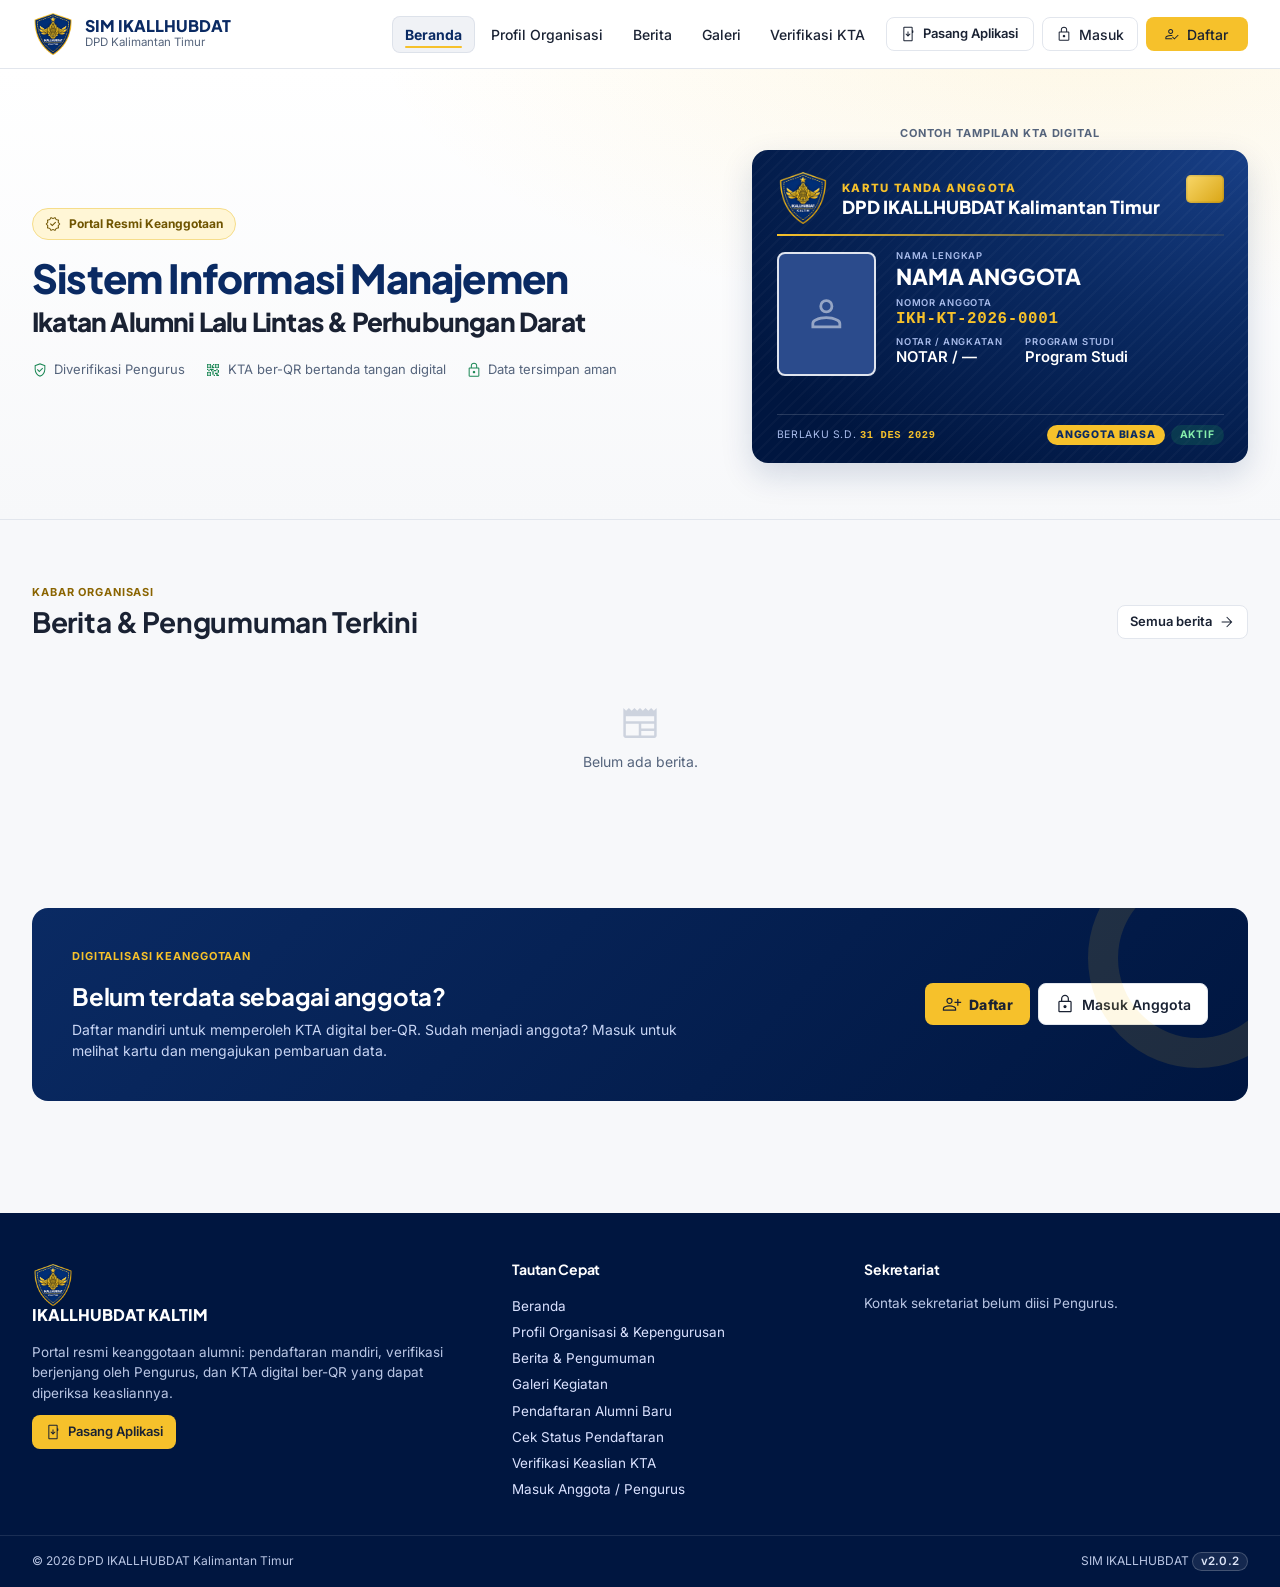
==== commit f609b30b: "v2.0.2 Tombol Pasang Aplikasi untuk semua perangkat" ====
--- a/index.html
+++ b/index.html
@@ -19,16 +19,16 @@
 <link rel="preconnect" href="https://fonts.gstatic.com" crossorigin>
 <link rel="dns-prefetch" href="https://drive.google.com">
 <link rel="stylesheet" href="https://fonts.googleapis.com/css2?family=Inter:wght@400;500;600;700&family=Plus+Jakarta+Sans:wght@600;700;800&display=swap">
-<link rel="stylesheet" href="./css/style.css?v=2.0.1">
+<link rel="stylesheet" href="./css/style.css?v=2.0.2">
 <style>.boot{min-height:100vh;display:grid;place-items:center;background:#F7F8FA;font-family:system-ui,sans-serif;color:#55647C}.boot b{display:block;color:#0A2A63;font-size:18px;margin-top:12px;text-align:center}.boot i{display:block;width:44px;height:44px;margin:auto;border:4px solid #0A2A63;border-right-color:#F6C12B;border-radius:50%;animation:putar .8s linear infinite}@keyframes putar{to{transform:rotate(360deg)}}</style>
 </head>
 <body>
-<svg xmlns="http://www.w3.org/2000/svg" style="display:none" aria-hidden="true"><symbol id="i-account_tree" viewBox="0 -960 960 960"><path d="M604-120v-125H450v-410h-93v130H80v-315h277v125h247v-125h276v315H604v-130h-94v350h94v-130h276v315H604ZM140-780v195-195Zm524 405v195-195Zm0-405v195-195Zm0 195h156v-195H664v195Zm0 405h156v-195H664v195ZM140-585h157v-195H140v195Z"/></symbol><symbol id="i-add" viewBox="0 -960 960 960"><path d="M450-450H200v-60h250v-250h60v250h250v60H510v250h-60v-250Z"/></symbol><symbol id="i-add_photo_alternate" viewBox="0 -960 960 960"><path d="M480-480ZM180-120q-24 0-42-18t-18-42v-600q0-24 18-42t42-18h365v60H180v600h600v-365h60v365q0 24-18 42t-42 18H180Zm60-162h480L576-474 449-307l-94-124-115 149Zm453-323v-87h-88v-60h88v-88h60v88h87v60h-87v87h-60Z"/></symbol><symbol id="i-admin_panel_settings" viewBox="0 -960 960 960"><path d="M734.88-289Q753-308 753-333.88q0-25.88-18.12-44t-44-18.12Q665-396 646-377.88q-19 18.12-19 44T646-289q19 19 44.88 19 25.88 0 44-19ZM689.5-145q33.5 0 60.5-14t46-40q-26-14-51.96-21t-54-7q-28.04 0-54.54 7T584-199q19 26 45.5 40t60 14ZM480-80q-138-32-229-156.5T160-522v-239l320-120 320 120v270q-14-7-30-12.5t-30-7.5v-208l-260-96-260 96v197q0 76 24.5 140T307-269.5q38 48.5 84 80.5t89 46q6 12 18 27t20 23q-9 5-19 7.5T480-80Zm212.5 0Q615-80 560-135.5T505-267q0-78.43 54.99-133.72Q614.98-456 693-456q77 0 132.5 55.28Q881-345.43 881-267q0 76-55.5 131.5T692.5-80ZM480-479Z"/></symbol><symbol id="i-album" viewBox="0 -960 960 960"><path d="M480-316q70 0 120-47.5T650-480q0-71-49.5-120.5T480-650q-69 0-116.5 50T316-480q0 69 47.5 116.5T480-316Zm-28.5-135.5Q440-463 440-480t11.5-28.5Q463-520 480-520t28.5 11.5Q520-497 520-480t-11.5 28.5Q497-440 480-440t-28.5-11.5ZM480-80q-82 0-155-31.5t-127.5-86Q143-252 111.5-325T80-480q0-83 31.5-156t86-127Q252-817 325-848.5T480-880q83 0 156 31.5T763-763q54 54 85.5 127T880-480q0 82-31.5 155T763-197.5q-54 54.5-127 86T480-80Zm0-60q142 0 241-99.5T820-480q0-142-99-241t-241-99q-141 0-240.5 99T140-480q0 141 99.5 240.5T480-140Zm0-340Z"/></symbol><symbol id="i-arrow_back" viewBox="0 -960 960 960"><path d="m274-450 248 248-42 42-320-320 320-320 42 42-248 248h526v60H274Z"/></symbol><symbol id="i-arrow_forward" viewBox="0 -960 960 960"><path d="M686-450H160v-60h526L438-758l42-42 320 320-320 320-42-42 248-248Z"/></symbol><symbol id="i-autorenew" viewBox="0 -960 960 960"><path d="M196-331q-20-36-28-72.5t-8-74.5q0-131 94.5-225.5T480-798h43l-80-80 39-39 149 149-149 149-40-40 79-79h-41q-107 0-183.5 76.5T220-478q0 29 5.5 55t13.5 49l-43 43ZM476-40 327-189l149-149 39 39-80 80h45q107 0 183.5-76.5T740-479q0-29-5-55t-15-49l43-43q20 36 28.5 72.5T800-479q0 131-94.5 225.5T480-159h-45l80 80-39 39Z"/></symbol><symbol id="i-badge" viewBox="0 -960 960 960"><path d="M140-80q-24 0-42-18t-18-42v-480q0-24 18-42t42-18h250v-140q0-24 18-42t42-18h60q24 0 42 18t18 42v140h250q24 0 42 18t18 42v480q0 24-18 42t-42 18H140Zm0-60h680v-480H570v30q0 28-18 44t-42 16h-60q-24 0-42-16t-18-44v-30H140v480Zm92-107h239v-14q0-18-9-32t-23-19q-32-11-50-14.5t-35-3.5q-19 0-40.5 4.5T265-312q-15 5-24 19t-9 32v14Zm336-67h170v-50H568v50Zm-175.5-65.5Q408-395 408-418t-15.5-38.5Q377-472 354-472t-38.5 15.5Q300-441 300-418t15.5 38.5Q331-364 354-364t38.5-15.5ZM568-427h170v-50H568v50ZM450-590h60v-230h-60v230Zm30 210Z"/></symbol><symbol id="i-block" viewBox="0 -960 960 960"><path d="M324-111.5Q251-143 197-197t-85.5-127Q80-397 80-480t31.5-156Q143-709 197-763t127-85.5Q397-880 480-880t156 31.5Q709-817 763-763t85.5 127Q880-563 880-480t-31.5 156Q817-251 763-197t-127 85.5Q563-80 480-80t-156-31.5ZM480-140q61.01 0 117.51-20.5Q654-181 699-220L220-699q-38 46-59 102.17T140-480q0 142.37 98.81 241.19Q337.63-140 480-140Zm259-121q37-45 59-101.49 22-56.5 22-117.51 0-142.38-98.81-241.19T480-820q-60.66 0-116.83 21T261-739l478 478ZM480-480Z"/></symbol><symbol id="i-bolt" viewBox="0 -960 960 960"><path d="m393-165 279-335H492l36-286-253 366h154l-36 255Zm-73 85 40-280H160l360-520h80l-40 320h240L400-80h-80Zm154-396Z"/></symbol><symbol id="i-calendar_month" viewBox="0 -960 960 960"><path d="M180-80q-24 0-42-18t-18-42v-620q0-24 18-42t42-18h65v-60h65v60h340v-60h65v60h65q24 0 42 18t18 42v620q0 24-18 42t-42 18H180Zm0-60h600v-430H180v430Zm0-490h600v-130H180v130Zm0 0v-130 130Zm300 230q-17 0-28.5-11.5T440-440q0-17 11.5-28.5T480-480q17 0 28.5 11.5T520-440q0 17-11.5 28.5T480-400Zm-188.5-11.5Q280-423 280-440t11.5-28.5Q303-480 320-480t28.5 11.5Q360-457 360-440t-11.5 28.5Q337-400 320-400t-28.5-11.5ZM640-400q-17 0-28.5-11.5T600-440q0-17 11.5-28.5T640-480q17 0 28.5 11.5T680-440q0 17-11.5 28.5T640-400ZM480-240q-17 0-28.5-11.5T440-280q0-17 11.5-28.5T480-320q17 0 28.5 11.5T520-280q0 17-11.5 28.5T480-240Zm-188.5-11.5Q280-263 280-280t11.5-28.5Q303-320 320-320t28.5 11.5Q360-297 360-280t-11.5 28.5Q337-240 320-240t-28.5-11.5ZM640-240q-17 0-28.5-11.5T600-280q0-17 11.5-28.5T640-320q17 0 28.5 11.5T680-280q0 17-11.5 28.5T640-240Z"/></symbol><symbol id="i-call" viewBox="0 -960 960 960"><path d="M795-120q-116 0-236.5-56T335-335Q232-438 176-558.5T120-795q0-19.29 12.86-32.14Q145.71-840 165-840h140q14 0 24 10t14 25l26.93 125.64Q372-665 369.5-653.5t-10.73 19.73L259-533q26 44 55 82t64 72q37 38 78 69.5t86 55.5l95-98q10-11 23.15-15 13.15-4 25.85-2l119 26q15 4 25 16.04 10 12.05 10 26.96v135q0 19.29-12.86 32.14Q814.29-120 795-120ZM229-588l81-82-23-110H180q2 42 13.5 88.5T229-588Zm369 363q41 19 89 31t93 14v-107l-103-21-79 83ZM229-588Zm369 363Z"/></symbol><symbol id="i-campaign" viewBox="0 -960 960 960"><path d="M730-450v-60h150v60H730Zm50 290-121-90 36-48 121 90-36 48Zm-82-503-36-48 118-89 36 48-118 89ZM210-200v-160h-70q-24.75 0-42.37-17.63Q80-395.25 80-420v-120q0-24.75 17.63-42.38Q115.25-600 140-600h180l200-120v480L320-360h-50v160h-60Zm250-146v-268l-124 74H140v120h196l124 74Zm100 0v-268q27 24 43.5 58.5T620-480q0 41-16.5 75.5T560-346ZM300-480Z"/></symbol><symbol id="i-cancel" viewBox="0 -960 960 960"><path d="m330-288 150-150 150 150 42-42-150-150 150-150-42-42-150 150-150-150-42 42 150 150-150 150 42 42ZM480-80q-82 0-155-31.5t-127.5-86Q143-252 111.5-325T80-480q0-83 31.5-156t86-127Q252-817 325-848.5T480-880q83 0 156 31.5T763-763q54 54 85.5 127T880-480q0 82-31.5 155T763-197.5q-54 54.5-127 86T480-80Zm0-60q142 0 241-99.5T820-480q0-142-99-241t-241-99q-141 0-240.5 99T140-480q0 141 99.5 240.5T480-140Zm0-340Z"/></symbol><symbol id="i-chat" viewBox="0 -960 960 960"><path d="M240-399h313v-60H240v60Zm0-130h480v-60H240v60Zm0-130h480v-60H240v60ZM80-80v-740q0-24 18-42t42-18h680q24 0 42 18t18 42v520q0 24-18 42t-42 18H240L80-80Zm134-220h606v-520H140v600l74-80Zm-74 0v-520 520Z"/></symbol><symbol id="i-check" viewBox="0 -960 960 960"><path d="M378-246 154-470l43-43 181 181 384-384 43 43-427 427Z"/></symbol><symbol id="i-check_circle" viewBox="0 -960 960 960"><path d="m421-298 283-283-46-45-237 237-120-120-45 45 165 166Zm59 218q-82 0-155-31.5t-127.5-86Q143-252 111.5-325T80-480q0-83 31.5-156t86-127Q252-817 325-848.5T480-880q83 0 156 31.5T763-763q54 54 85.5 127T880-480q0 82-31.5 155T763-197.5q-54 54.5-127 86T480-80Zm0-60q142 0 241-99.5T820-480q0-142-99-241t-241-99q-141 0-240.5 99T140-480q0 141 99.5 240.5T480-140Zm0-340Z"/></symbol><symbol id="i-chevron_left" viewBox="0 -960 960 960"><path d="M561-240 320-481l241-241 43 43-198 198 198 198-43 43Z"/></symbol><symbol id="i-chevron_right" viewBox="0 -960 960 960"><path d="M530-481 332-679l43-43 241 241-241 241-43-43 198-198Z"/></symbol><symbol id="i-close" viewBox="0 -960 960 960"><path d="m249-207-42-42 231-231-231-231 42-42 231 231 231-231 42 42-231 231 231 231-42 42-231-231-231 231Z"/></symbol><symbol id="i-cloud_off" viewBox="0 -960 960 960"><path d="M818-56 703-171H248q-88 0-148-59T40-377q0-80 50.5-134T217-577q2-14 6.5-31.5T236-640L70-806l42-42L861-99l-43 43ZM248-231h397L285-591q-11 15-14.5 34t-3.5 37h-19q-62 0-105 39.5t-43 101q0 61.5 43 105T248-231Zm216-181Zm390 210-47-47q25-17 39-38t14-50q0-43-31-73.5T755-441h-67v-81q0-88-61-147.5T478.47-729q-28.47 0-60.97 9T358-691l-42-42q36-29 77.5-42.5T478-789q111 0 190.5 79T748-520v21q72-1 122 45t50 117q0 35-16.5 73.5T854-202ZM583-470Z"/></symbol><symbol id="i-compare_arrows" viewBox="0 -960 960 960"><path d="m317-160-42-42 121-121H80v-60h316L275-504l42-42 193 193-193 193Zm326-254L450-607l193-193 42 42-121 121h316v60H564l121 121-42 42Z"/></symbol><symbol id="i-contacts" viewBox="0 -960 960 960"><path d="M144-40v-60h672v60H144Zm0-820v-60h672v60H144Zm336 416q50 0 84-34t34-84q0-50-34-84t-84-34q-50 0-84 34t-34 84q0 50 34 84t84 34ZM132-160q-24 0-42-18t-18-42v-520q0-26 18-43t42-17h696q24 0 42 18t18 42v520q0 24-18 42t-42 18H132Zm88-60q51-63 121-94.5T479.5-346q68.5 0 140 31.5T740-220h88v-520H132v520h88Zm94 0h334q-31-30-72.5-48T480-286q-54 0-94.5 18T314-220Zm125.5-301Q423-538 423-562t16.34-41q16.34-17 40.5-17t40.66 17q16.5 17 16.5 41t-16.34 41q-16.34 17-40.5 17t-40.66-17Zm40.5 41Z"/></symbol><symbol id="i-content_copy" viewBox="0 -960 960 960"><path d="M300-200q-24 0-42-18t-18-42v-560q0-24 18-42t42-18h440q24 0 42 18t18 42v560q0 24-18 42t-42 18H300Zm0-60h440v-560H300v560ZM180-80q-24 0-42-18t-18-42v-620h60v620h500v60H180Zm120-180v-560 560Z"/></symbol><symbol id="i-create_new_folder" viewBox="0 -960 960 960"><path d="M550-320h60v-90h90v-60h-90v-90h-60v90h-90v60h90v90ZM140-160q-24 0-42-18.5T80-220v-520q0-23 18-41.5t42-18.5h281l60 60h339q23 0 41.5 18.5T880-680v460q0 23-18.5 41.5T820-160H140Zm0-60h680v-460H456l-60-60H140v520Zm0 0v-520 520Z"/></symbol><symbol id="i-dashboard" viewBox="0 -960 960 960"><path d="M510-570v-270h330v270H510ZM120-450v-390h330v390H120Zm390 330v-390h330v390H510Zm-390 0v-270h330v270H120Zm60-390h210v-270H180v270Zm390 330h210v-270H570v270Zm0-450h210v-150H570v150ZM180-180h210v-150H180v150Zm210-330Zm180-120Zm0 180ZM390-330Z"/></symbol><symbol id="i-delete" viewBox="0 -960 960 960"><path d="M261-120q-24.75 0-42.37-17.63Q201-155.25 201-180v-570h-41v-60h188v-30h264v30h188v60h-41v570q0 24-18 42t-42 18H261Zm438-630H261v570h438v-570ZM367-266h60v-399h-60v399Zm166 0h60v-399h-60v399ZM261-750v570-570Z"/></symbol><symbol id="i-description" viewBox="0 -960 960 960"><path d="M319-250h322v-60H319v60Zm0-170h322v-60H319v60ZM220-80q-24 0-42-18t-18-42v-680q0-24 18-42t42-18h361l219 219v521q0 24-18 42t-42 18H220Zm331-554v-186H220v680h520v-494H551ZM220-820v186-186 680-680Z"/></symbol><symbol id="i-domain" viewBox="0 -960 960 960"><path d="M80-120v-720h390v165h410v555H80Zm60-60h105v-105H140v105Zm0-165h105v-105H140v105Zm0-165h105v-105H140v105Zm0-165h105v-105H140v105Zm165 495h105v-105H305v105Zm0-165h105v-105H305v105Zm0-165h105v-105H305v105Zm0-165h105v-105H305v105Zm165 495h350v-435H470v105h80v60h-80v105h80v60h-80v105Zm185-270v-60h60v60h-60Zm0 165v-60h60v60h-60Z"/></symbol><symbol id="i-download" viewBox="0 -960 960 960"><path d="M480-313 287-506l43-43 120 120v-371h60v371l120-120 43 43-193 193ZM220-160q-24 0-42-18t-18-42v-143h60v143h520v-143h60v143q0 24-18 42t-42 18H220Z"/></symbol><symbol id="i-drive_file_move" viewBox="0 -960 960 960"><path d="m526-410-75 75 42 42 147-147-147-147-42 42 75 75H320v60h206ZM140-160q-24 0-42-18.5T80-220v-520q0-23 18-41.5t42-18.5h281l60 60h339q23 0 41.5 18.5T880-680v460q0 23-18.5 41.5T820-160H140Zm0-60h680v-460H456l-60-60H140v520Zm0 0v-520 520Z"/></symbol><symbol id="i-edit" viewBox="0 -960 960 960"><path d="M180-180h44l472-471-44-44-472 471v44Zm-60 60v-128l575-574q8-8 19-12.5t23-4.5q11 0 22 4.5t20 12.5l44 44q9 9 13 20t4 22q0 11-4.5 22.5T823-694L248-120H120Zm659-617-41-41 41 41Zm-105 64-22-22 44 44-22-22Z"/></symbol><symbol id="i-edit_note" viewBox="0 -960 960 960"><path d="M160-410v-60h300v60H160Zm0-165v-60h470v60H160Zm0-165v-60h470v60H160Zm360 580v-123l221-220q9-9 20-13t22-4q12 0 23 4.5t20 13.5l37 37q9 9 13 20t4 22q0 11-4.5 22.5T862.09-380L643-160H520Zm300-263-37-37 37 37ZM580-220h38l121-122-18-19-19-18-122 121v38Zm141-141-19-18 37 37-18-19Z"/></symbol><symbol id="i-error" viewBox="0 -960 960 960"><path d="M503.5-289.48q9.5-9.48 9.5-23.5t-9.48-23.52q-9.48-9.5-23.5-9.5t-23.52 9.48q-9.5 9.48-9.5 23.5t9.48 23.52q9.48 9.5 23.5 9.5t23.52-9.48ZM453-433h60v-253h-60v253Zm27.27 353q-82.74 0-155.5-31.5Q252-143 197.5-197.5t-86-127.34Q80-397.68 80-480.5t31.5-155.66Q143-709 197.5-763t127.34-85.5Q397.68-880 480.5-880t155.66 31.5Q709-817 763-763t85.5 127Q880-563 880-480.27q0 82.74-31.5 155.5Q817-252 763-197.68q-54 54.31-127 86Q563-80 480.27-80Zm.23-60Q622-140 721-239.5t99-241Q820-622 721.19-721T480-820q-141 0-240.5 98.81T140-480q0 141 99.5 240.5t241 99.5Zm-.5-340Z"/></symbol><symbol id="i-event" viewBox="0 -960 960 960"><path d="M528-248.18q-28-28.19-28-69Q500-358 528.18-386q28.19-28 69-28Q638-414 666-385.82q28 28.19 28 69Q694-276 665.82-248q-28.19 28-69 28Q556-220 528-248.18ZM180-80q-24 0-42-18t-18-42v-620q0-24 18-42t42-18h65v-60h65v60h340v-60h65v60h65q24 0 42 18t18 42v620q0 24-18 42t-42 18H180Zm0-60h600v-430H180v430Zm0-490h600v-130H180v130Zm0 0v-130 130Z"/></symbol><symbol id="i-event_available" viewBox="0 -960 960 960"><path d="M433-228 295-365l42-42 96 94 184-184 42 43-226 226ZM180-80q-24 0-42-18t-18-42v-620q0-24 18-42t42-18h65v-60h65v60h340v-60h65v60h65q24 0 42 18t18 42v620q0 24-18 42t-42 18H180Zm0-60h600v-430H180v430Zm0-490h600v-130H180v130Zm0 0v-130 130Z"/></symbol><symbol id="i-event_busy" viewBox="0 -960 960 960"><path d="m381-218-43-43 100-99-100-99 43-43 99 100 99-100 43 43-100 99 100 99-43 43-99-100-99 100ZM180-80q-24 0-42-18t-18-42v-620q0-24 18-42t42-18h65v-60h65v60h340v-60h65v60h65q24 0 42 18t18 42v620q0 24-18 42t-42 18H180Zm0-60h600v-430H180v430Zm0-490h600v-130H180v130Zm0 0v-130 130Z"/></symbol><symbol id="i-fact_check" viewBox="0 -960 960 960"><path d="M132-120q-24 0-42-18t-18-42v-600q0-24 18-42t42-18h696q24 0 42 18t18 42v600q0 24-18 42t-42 18H132Zm0-60h696v-600H132v600Zm68-100h200v-80H200v80Zm382-80 198-198-57-57-141 142-57-57-56 57 113 113Zm-382-80h200v-80H200v80Zm0-160h200v-80H200v80Zm-68 420v-600 600Z"/></symbol><symbol id="i-flip" viewBox="0 -960 960 960"><path d="M349-120H180q-24.75 0-42.37-17.63Q120-155.25 120-180v-600q0-24.75 17.63-42.38Q155.25-840 180-840h169v60H180v600h169v60Zm103 80v-880h60v880h-60Zm163-80v-60h60v60h-60Zm0-660v-60h60v60h-60Zm165 660v-60h60q0 25-17.62 42.5Q804.75-120 780-120Zm0-165v-60h60v60h-60Zm0-165v-60h60v60h-60Zm0-165v-60h60v60h-60Zm0-165v-60q24.75 0 42.38 17.62Q840-804.75 840-780h-60Z"/></symbol><symbol id="i-folder_open" viewBox="0 -960 960 960"><path d="M140-160q-23 0-41.5-18.5T80-220v-520q0-23 18.5-41.5T140-800h281l60 60h339q23 0 41.5 18.5T880-680H455l-60-60H140v520l102-400h698L833-206q-6 24-22 35t-41 11H140Zm63-60h572l84-340H287l-84 340Zm0 0 84-340-84 340Zm-63-460v-60 60Z"/></symbol><symbol id="i-forum" viewBox="0 -960 960 960"><path d="M880-81 721-240H300q-24.75 0-42.37-17.63Q240-275.25 240-300v-80h440q24.75 0 42.38-17.63Q740-415.25 740-440v-280h80q24.75 0 42.38 17.62Q880-684.75 880-660v579ZM140-425l75-75h405v-320H140v395ZM80-280v-540q0-24.75 17.63-42.38Q115.25-880 140-880h480q24.75 0 42.38 17.62Q680-844.75 680-820v320q0 24.75-17.62 42.37Q644.75-440 620-440H240L80-280Zm60-220v-320 320Z"/></symbol><symbol id="i-fullscreen" viewBox="0 -960 960 960"><path d="M120-120v-193h60v133h133v60H120Zm527 0v-60h133v-133h60v193H647ZM120-647v-193h193v60H180v133h-60Zm660 0v-133H647v-60h193v193h-60Z"/></symbol><symbol id="i-groups" viewBox="0 -960 960 960"><path d="M0-240v-53q0-38.57 41.5-62.78Q83-380 150.38-380q12.16 0 23.39.5t22.23 2.15q-8 17.35-12 35.17-4 17.81-4 37.18v65H0Zm240 0v-65q0-32 17.5-58.5T307-410q32-20 76.5-30t96.5-10q53 0 97.5 10t76.5 30q32 20 49 46.5t17 58.5v65H240Zm540 0v-65q0-19.86-3.5-37.43T765-377.27q11-1.73 22.17-2.23 11.17-.5 22.83-.5 67.5 0 108.75 23.77T960-293v53H780Zm-480-60h360v-6q0-37-50.5-60.5T480-390q-79 0-129.5 23.5T300-305v5ZM149.57-410q-28.57 0-49.07-20.56Q80-451.13 80-480q0-29 20.56-49.5Q121.13-550 150-550q29 0 49.5 20.5t20.5 49.93q0 28.57-20.5 49.07T149.57-410Zm660 0q-28.57 0-49.07-20.56Q740-451.13 740-480q0-29 20.56-49.5Q781.13-550 810-550q29 0 49.5 20.5t20.5 49.93q0 28.57-20.5 49.07T809.57-410ZM480-480q-50 0-85-35t-35-85q0-51 35-85.5t85-34.5q51 0 85.5 34.5T600-600q0 50-34.5 85T480-480Zm.35-60Q506-540 523-557.35t17-43Q540-626 522.85-643t-42.5-17q-25.35 0-42.85 17.15t-17.5 42.5q0 25.35 17.35 42.85t43 17.5ZM480-300Zm0-300Z"/></symbol><symbol id="i-help" viewBox="0 -960 960 960"><path d="M511-258q11-11 11-27t-11-27q-11-11-27-11t-27 11q-11 11-11 27t11 27q11 11 27 11t27-11Zm-62-135h59q0-26 6.5-47.5T555-490q31-26 44-51t13-55q0-53-34.5-85T486-713q-49 0-86.5 24.5T345-621l53 20q11-28 33-43.5t52-15.5q34 0 55 18.5t21 47.5q0 22-13 41.5T508-512q-30 26-44.5 51.5T449-393Zm31 313q-82 0-155-31.5t-127.5-86Q143-252 111.5-325T80-480q0-83 31.5-156t86-127Q252-817 325-848.5T480-880q83 0 156 31.5T763-763q54 54 85.5 127T880-480q0 82-31.5 155T763-197.5q-54 54.5-127 86T480-80Zm0-60q142 0 241-99.5T820-480q0-142-99-241t-241-99q-141 0-240.5 99T140-480q0 141 99.5 240.5T480-140Zm0-340Z"/></symbol><symbol id="i-hide" viewBox="0 -960 960 960"><path d="m162-120-42-42 214-214H216v-60h220v220h-60v-118L162-120Zm363-405v-220h60v118l213-213 42 42-213 213h118v60H525Z"/></symbol><symbol id="i-history" viewBox="0 -960 960 960"><path d="M477-120q-149 0-253-105.5T120-481h60q0 125 86 213t211 88q127 0 215-89t88-216q0-124-89-209.5T477-780q-68 0-127.5 31T246-667h105v60H142v-208h60v106q52-61 123.5-96T477-840q75 0 141 28t115.5 76.5Q783-687 811.5-622T840-482q0 75-28.5 141t-78 115Q684-177 618-148.5T477-120Zm128-197L451-469v-214h60v189l137 134-43 43Z"/></symbol><symbol id="i-home" viewBox="0 -960 960 960"><path d="M220-180h150v-250h220v250h150v-390L480-765 220-570v390Zm-60 60v-480l320-240 320 240v480H530v-250H430v250H160Zm320-353Z"/></symbol><symbol id="i-hourglass_top" viewBox="0 -960 960 960"><path d="M308-140h344v-127q0-72-50-121.5T480-438q-72 0-122 49.5T308-267v127ZM160-80v-60h88v-127q0-71 40-129t106-84q-66-27-106-85t-40-129v-126h-88v-60h640v60h-88v126q0 71-40 129t-106 85q66 26 106 84t40 129v127h88v60H160Z"/></symbol><symbol id="i-how_to_reg" viewBox="0 -960 960 960"><path d="M80-160v-94q0-34 17-62.5t51-43.5q72-32 132-46t120-14q29 0 61.5 3.5T528-404l-49 49q-20-2-39.5-3.5T400-360q-58 0-105.5 10.5T172-306q-17 8-24.5 23t-7.5 29v34h319l60 60H80Zm545 16L484-285l42-42 99 99 213-213 42 42-255 255ZM292-524q-42-42-42-108t42-108q42-42 108-42t108 42q42 42 42 108t-42 108q-42 42-108 42t-108-42Zm167 304Zm5.5-347.5Q490-593 490-632t-25.5-64.5Q439-722 400-722t-64.5 25.5Q310-671 310-632t25.5 64.5Q361-542 400-542t64.5-25.5ZM400-632Z"/></symbol><symbol id="i-image" viewBox="0 -960 960 960"><path d="M180-120q-24 0-42-18t-18-42v-600q0-24 18-42t42-18h600q24 0 42 18t18 42v600q0 24-18 42t-42 18H180Zm0-60h600v-600H180v600Zm56-97h489L578-473 446-302l-93-127-117 152Zm-56 97v-600 600Z"/></symbol><symbol id="i-info" viewBox="0 -960 960 960"><path d="M453-280h60v-240h-60v240Zm50.5-323.2q9.5-9.2 9.5-22.8 0-14.45-9.48-24.22-9.48-9.78-23.5-9.78t-23.52 9.78Q447-640.45 447-626q0 13.6 9.48 22.8 9.48 9.2 23.5 9.2t23.52-9.2ZM480.27-80q-82.74 0-155.5-31.5Q252-143 197.5-197.5t-86-127.34Q80-397.68 80-480.5t31.5-155.66Q143-709 197.5-763t127.34-85.5Q397.68-880 480.5-880t155.66 31.5Q709-817 763-763t85.5 127Q880-563 880-480.27q0 82.74-31.5 155.5Q817-252 763-197.68q-54 54.31-127 86Q563-80 480.27-80Zm.23-60Q622-140 721-239.5t99-241Q820-622 721.19-721T480-820q-141 0-240.5 98.81T140-480q0 141 99.5 240.5t241 99.5Zm-.5-340Z"/></symbol><symbol id="i-input" viewBox="0 -960 960 960"><path d="M140-160q-24 0-42-18t-18-42v-169h60v169h680v-520H140v171H80v-171q0-24 18-42t42-18h680q24 0 42 18t18 42v520q0 24-18 42t-42 18H140Zm319-143-43-43 103-103H80v-60h439L416-612l43-43 176 176-176 176Z"/></symbol><symbol id="i-inventory_2" viewBox="0 -960 960 960"><path d="M180-80q-24.75 0-42.37-17.63Q120-115.25 120-140v-483q-17-6-28.5-21.39T80-680v-140q0-24.75 17.63-42.38Q115.25-880 140-880h680q24.75 0 42.38 17.62Q880-844.75 880-820v140q0 20.22-11.5 35.61T840-623v483q0 24.75-17.62 42.37Q804.75-80 780-80H180Zm0-540v480h600v-480H180Zm-40-60h680v-140H140v140Zm220 260h240v-60H360v60Zm120 40Z"/></symbol><symbol id="i-key" viewBox="0 -960 960 960"><path d="M232-432q-20-20-20-48t20-48q20-20 48-20t48 20q20 20 20 48t-20 48q-20 20-48 20t-48-20Zm48 192q-100 0-170-70T40-480q0-100 70-170t170-70q72 0 126 34t85 103h356l113 113-167 153-88-64-88 64-75-60h-51q-25 60-78.5 98.5T280-240Zm0-60q58 0 107-38.5t63-98.5h114l54 45 88-63 82 62 85-79-51-51H450q-12-56-60-96.5T280-660q-75 0-127.5 52.5T100-480q0 75 52.5 127.5T280-300Z"/></symbol><symbol id="i-label" viewBox="0 -960 960 960"><path d="M140-160q-24.75 0-42.37-17.63Q80-195.25 80-220v-520q0-24.75 17.63-42.38Q115.25-800 140-800h471q14.25 0 27 6.37 12.75 6.38 21 17.63l222 296-221 296q-8.25 11.25-21 17.62-12.75 6.38-27 6.38H140Zm0-60h471l195-260-195-260H140v520Zm236-260Z"/></symbol><symbol id="i-landscape" viewBox="0 -960 960 960"><path d="m40-240 240-320 195 260h325L560-619 435-453l-38-50 163-217 360 480H40Zm510-60Zm-390 0h240L280-460 160-300Zm0 0h240-240Z"/></symbol><symbol id="i-link" viewBox="0 -960 960 960"><path d="M450-280H280q-83 0-141.5-58.5T80-480q0-83 58.5-141.5T280-680h170v60H280q-58.33 0-99.17 40.76-40.83 40.77-40.83 99Q140-422 180.83-381q40.84 41 99.17 41h170v60ZM325-450v-60h310v60H325Zm185 170v-60h170q58.33 0 99.17-40.76 40.83-40.77 40.83-99Q820-538 779.17-579q-40.84-41-99.17-41H510v-60h170q83 0 141.5 58.5T880-480q0 83-58.5 141.5T680-280H510Z"/></symbol><symbol id="i-link_off" viewBox="0 -960 960 960"><path d="m750-291-49-49q51-10 85-48t34-89q0-58-41-99t-99-41H525v-60h155q83 0 141.5 58.5T880-477q0 62-36 112t-94 74ZM594-447l-60-60h101v60h-41ZM814-56 63-807l43-43L857-99l-43 43ZM450-280H280q-83 0-141.5-58.5T80-480q0-72 44.5-127T238-676l56 56h-14q-58 0-99 41t-41 99q0 58 41 99t99 41h170v60ZM325-450v-60h79l60 60H325Z"/></symbol><symbol id="i-location_on" viewBox="0 -960 960 960"><path d="M529.5-510.5Q550-531 550-560t-20.5-49.5Q509-630 480-630t-49.5 20.5Q410-589 410-560t20.5 49.5Q451-490 480-490t49.5-20.5ZM480-159q133-121 196.5-219.5T740-552q0-118-75.5-193T480-820q-109 0-184.5 75T220-552q0 75 65 173.5T480-159Zm0 79Q319-217 239.5-334.5T160-552q0-150 96.5-239T480-880q127 0 223.5 89T800-552q0 100-79.5 217.5T480-80Zm0-480Z"/></symbol><symbol id="i-lock" viewBox="0 -960 960 960"><path d="M220-80q-24.75 0-42.37-17.63Q160-115.25 160-140v-434q0-24.75 17.63-42.38Q195.25-634 220-634h70v-96q0-78.85 55.61-134.42Q401.21-920 480.11-920q78.89 0 134.39 55.58Q670-808.85 670-730v96h70q24.75 0 42.38 17.62Q800-598.75 800-574v434q0 24.75-17.62 42.37Q764.75-80 740-80H220Zm0-60h520v-434H220v434Zm314.5-162.03Q557-324.06 557-355q0-30-22.67-54.5t-54.5-24.5q-31.83 0-54.33 24.5t-22.5 55q0 30.5 22.67 52.5t54.5 22q31.83 0 54.33-22.03ZM350-634h260v-96q0-54.17-37.88-92.08-37.88-37.92-92-37.92T388-822.08q-38 37.91-38 92.08v96ZM220-140v-434 434Z"/></symbol><symbol id="i-login" viewBox="0 -960 960 960"><path d="M481-120v-60h299v-600H481v-60h299q24 0 42 18t18 42v600q0 24-18 42t-42 18H481Zm-55-185-43-43 102-102H120v-60h363L381-612l43-43 176 176-174 174Z"/></symbol><symbol id="i-logout" viewBox="0 -960 960 960"><path d="M180-120q-24 0-42-18t-18-42v-600q0-24 18-42t42-18h299v60H180v600h299v60H180Zm486-185-43-43 102-102H360v-60h363L621-612l43-43 176 176-174 174Z"/></symbol><symbol id="i-mail" viewBox="0 -960 960 960"><path d="M140-160q-24 0-42-18t-18-42v-520q0-24 18-42t42-18h680q24 0 42 18t18 42v520q0 24-18 42t-42 18H140Zm340-302L140-685v465h680v-465L480-462Zm0-60 336-218H145l335 218ZM140-685v-55 520-465Z"/></symbol><symbol id="i-manage_accounts" viewBox="0 -960 960 960"><path d="M292-527q-42-42-42-108t42-108q42-42 108-42t108 42q42 42 42 108t-42 108q-42 42-108 42t-108-42ZM80-164v-94q0-35 17.5-63t50.5-43q72-32 133.5-46T400-424h23q-6 14-9 27.5t-5 32.5h-9q-58 0-113.5 12.5T172-310q-16 8-24 22.5t-8 29.5v34h269q5 18 12 32.5t17 27.5H80Zm587 44-10-66q-17-5-34.5-14.5T593-222l-55 12-25-42 47-44q-2-9-2-25t2-25l-47-44 25-42 55 12q12-12 29.5-21.5T657-456l10-66h54l10 66q17 5 34.5 14.5T795-420l55-12 25 42-47 44q2 9 2 25t-2 25l47 44-25 42-55-12q-12 12-29.5 21.5T731-186l-10 66h-54Zm85-143q22-22 22-58t-22-58q-22-22-58-22t-58 22q-22 22-22 58t22 58q22 22 58 22t58-22ZM464.5-570.5Q490-596 490-635t-25.5-64.5Q439-725 400-725t-64.5 25.5Q310-674 310-635t25.5 64.5Q361-545 400-545t64.5-25.5ZM400-635Zm9 411Z"/></symbol><symbol id="i-map" viewBox="0 -960 960 960"><path d="m612-120-263-93-179 71q-17 9-33.5-1T120-173v-558q0-13 7.5-23t19.5-15l202-71 263 92 178-71q17-8 33.5 1.5T840-788v565q0 11-7.5 19T814-192l-202 72Zm-34-75v-505l-196-66v505l196 66Zm60 0 142-47v-512l-142 54v505Zm-458-12 142-54v-505l-142 47v512Zm458-493v505-505Zm-316-66v505-505Z"/></symbol><symbol id="i-menu" viewBox="0 -960 960 960"><path d="M120-240v-60h720v60H120Zm0-210v-60h720v60H120Zm0-210v-60h720v60H120Z"/></symbol><symbol id="i-menu_open" viewBox="0 -960 960 960"><path d="M120-240v-60h520v60H120Zm678-52L609-481l188-188 43 43-145 145 146 146-43 43ZM120-452v-60h400v60H120Zm0-208v-60h520v60H120Z"/></symbol><symbol id="i-merge" viewBox="0 -960 960 960"><path d="m256-120-42-42 196-196q24-24 32-44t8-59v-265l-90 90-42-42 162-162 162 162-42 42-90-90v265q0 39 8 59t32 44l196 196-42 42-224-224-224 224Z"/></symbol><symbol id="i-move_up" viewBox="0 -960 960 960"><path d="M320-160q-117 0-198.5-81.5T40-440q0-118 83.5-197.5T323-711l-86-86 43-43 160 160-160 160-43-43 89-89q-92-2-159 59.5T100-440q0 92 64 156t156 64h120v60H320Zm200-360v-280h360v280H520Zm0 360v-280h360v280H520Zm60-60h240v-160H580v160Z"/></symbol><symbol id="i-newspaper" viewBox="0 -960 960 960"><path d="M140-120q-24.75 0-42.37-17.63Q80-155.25 80-180v-660l67 67 66-67 67 67 67-67 66 67 67-67 67 67 66-67 67 67 67-67 66 67 67-67v660q0 24.75-17.62 42.37Q844.75-120 820-120H140Zm0-60h310v-280H140v280Zm370 0h310v-110H510v110Zm0-170h310v-110H510v110ZM140-520h680v-120H140v120Z"/></symbol><symbol id="i-notifications" viewBox="0 -960 960 960"><path d="M160-200v-60h80v-304q0-84 49.5-150.5T420-798v-22q0-25 17.5-42.5T480-880q25 0 42.5 17.5T540-820v22q81 17 130.5 83.5T720-564v304h80v60H160Zm320-302Zm0 422q-33 0-56.5-23.5T400-160h160q0 33-23.5 56.5T480-80ZM300-260h360v-304q0-75-52.5-127.5T480-744q-75 0-127.5 52.5T300-564v304Z"/></symbol><symbol id="i-open_in_new" viewBox="0 -960 960 960"><path d="M180-120q-24 0-42-18t-18-42v-600q0-24 18-42t42-18h279v60H180v600h600v-279h60v279q0 24-18 42t-42 18H180Zm202-219-42-43 398-398H519v-60h321v321h-60v-218L382-339Z"/></symbol><symbol id="i-password" viewBox="0 -960 960 960"><path d="M80-200v-61h800v61H80Zm38-254-40-22 40-68H40v-45h78l-40-68 40-22 38 67 38-67 40 22-40 68h78v45h-78l40 68-40 22-38-67-38 67Zm324 0-40-24 40-68h-78v-45h78l-40-68 40-22 38 67 38-67 40 22-40 68h78v45h-78l40 68-40 24-38-67-38 67Zm324 0-40-24 40-68h-78v-45h78l-40-68 40-22 38 67 38-67 40 22-40 68h78v45h-78l40 68-40 24-38-67-38 67Z"/></symbol><symbol id="i-person" viewBox="0 -960 960 960"><path d="M372-523q-42-42-42-108t42-108q42-42 108-42t108 42q42 42 42 108t-42 108q-42 42-108 42t-108-42ZM160-160v-94q0-38 19-65t49-41q67-30 128.5-45T480-420q62 0 123 15.5T731-360q31 14 50 41t19 65v94H160Zm60-60h520v-34q0-16-9.5-30.5T707-306q-64-31-117-42.5T480-360q-57 0-111 11.5T252-306q-14 7-23 21.5t-9 30.5v34Zm324.5-346.5Q570-592 570-631t-25.5-64.5Q519-721 480-721t-64.5 25.5Q390-670 390-631t25.5 64.5Q441-541 480-541t64.5-25.5ZM480-631Zm0 411Z"/></symbol><symbol id="i-person_add" viewBox="0 -960 960 960"><path d="M730-400v-130H600v-60h130v-130h60v130h130v60H790v130h-60ZM252-523q-42-42-42-108t42-108q42-42 108-42t108 42q42 42 42 108t-42 108q-42 42-108 42t-108-42ZM40-160v-94q0-35 17.5-63.5T108-360q75-33 133.5-46.5T360-420q60 0 118 13.5T611-360q33 15 51 43t18 63v94H40Zm60-60h520v-34q0-16-9-30.5T587-306q-71-33-120-43.5T360-360q-58 0-107.5 10.5T132-306q-15 7-23.5 21.5T100-254v34Zm324.5-346.5Q450-592 450-631t-25.5-64.5Q399-721 360-721t-64.5 25.5Q270-670 270-631t25.5 64.5Q321-541 360-541t64.5-25.5ZM360-631Zm0 411Z"/></symbol><symbol id="i-person_remove" viewBox="0 -960 960 960"><path d="M648-542v-60h232v60H648Zm-396 19q-42-42-42-108t42-108q42-42 108-42t108 42q42 42 42 108t-42 108q-42 42-108 42t-108-42ZM40-160v-94q0-35 17.5-63.5T108-360q75-33 133.5-46.5T360-420q60 0 118 13.5T611-360q33 15 51 43t18 63v94H40Zm60-60h520v-34q0-16-9-30.5T587-306q-71-33-120-43.5T360-360q-58 0-107.5 10.5T132-306q-15 7-23.5 21.5T100-254v34Zm324.5-346.5Q450-592 450-631t-25.5-64.5Q399-721 360-721t-64.5 25.5Q270-670 270-631t25.5 64.5Q321-541 360-541t64.5-25.5ZM360-631Zm0 411Z"/></symbol><symbol id="i-person_search" viewBox="0 -960 960 960"><path d="M440.5-500Q378-500 334-544.06 290-588.13 290-650q0-63 44.06-106.5Q378.13-800 440-800q63 0 106.5 43.5t43.5 106q0 62.5-43.5 106.5t-106 44Zm-.5-60q38 0 64-26.44T530-650q0-38-26-64t-63.5-26q-37.5 0-64 26T350-650.5q0 37.5 26.44 64T440-560ZM898-20 758-160q-23 17-47.5 23.5t-50.07 6.5q-71.01 0-120.72-49.62Q490-229.24 490-300.12t49.62-120.38q49.62-49.5 120.5-49.5t120.38 49.71Q830-370.58 830-299.57q0 25.57-6.5 50.07T800-202L940-62l-42 42ZM738.5-221.5Q770-253 770-300t-31.5-78.5Q707-410 660-410t-78.5 31.5Q550-347 550-300t31.5 78.5Q613-190 660-190t78.5-31.5ZM120-160v-94q0-37 17.5-63t50.5-43q47-23 122.5-43.5T464-419q-8 13-15 28.5T438-360q-78-1-136 18.5T212-306q-14 8-23 21.5t-9 30.5v34h258q11 17 20 31.5t20 28.5H120Zm320-490Zm-2 430Z"/></symbol><symbol id="i-photo_camera" viewBox="0 -960 960 960"><path d="M479.5-267q72.5 0 121.5-49t49-121.5q0-72.5-49-121T479.5-607q-72.5 0-121 48.5t-48.5 121q0 72.5 48.5 121.5t121 49Zm0-60q-47.5 0-78.5-31.5t-31-79q0-47.5 31-78.5t78.5-31q47.5 0 79 31t31.5 78.5q0 47.5-31.5 79t-79 31.5ZM140-120q-24 0-42-18t-18-42v-513q0-23 18-41.5t42-18.5h147l73-87h240l73 87h147q23 0 41.5 18.5T880-693v513q0 24-18.5 42T820-120H140Zm0-60h680v-513H645l-73-87H388l-73 87H140v513Zm340-257Z"/></symbol><symbol id="i-photo_library" viewBox="0 -960 960 960"><path d="M345-377h391L609-548 506-413l-68-87-93 123Zm-85 177q-24 0-42-18t-18-42v-560q0-24 18-42t42-18h560q24 0 42 18t18 42v560q0 24-18 42t-42 18H260Zm0-60h560v-560H260v560ZM140-80q-24 0-42-18t-18-42v-620h60v620h620v60H140Zm120-740v560-560Z"/></symbol><symbol id="i-picture_as_pdf" viewBox="0 -960 960 960"><path d="M331-431h37v-83h48q15.73 0 26.36-10.64Q453-535.28 453-551v-48q0-15.72-10.64-26.36Q431.73-636 416-636h-85v205Zm37-120v-48h48v48h-48Zm129 120h84q15 0 26-10.64 11-10.63 11-26.36v-131q0-15.72-11-26.36Q596-636 581-636h-84v205Zm37-37v-131h47v131h-47Zm133 37h37v-83h50v-37h-50v-48h50v-37h-87v205ZM260-200q-24 0-42-18t-18-42v-560q0-24 18-42t42-18h560q24 0 42 18t18 42v560q0 24-18 42t-42 18H260Zm0-60h560v-560H260v560ZM140-80q-24 0-42-18t-18-42v-620h60v620h620v60H140Zm120-740v560-560Z"/></symbol><symbol id="i-pill" viewBox="0 -960 960 960"><path d="M345-120q-94 0-159.5-65.5T120-345q0-45 17-86t49-73l270-270q32-32 73-49t86-17q94 0 159.5 65.5T840-615q0 45-17 86t-49 73L504-186q-32 32-73 49t-86 17Zm273-265 114-113q23-23 35.5-53.5T780-615q0-69-48-117t-117-48q-33 0-63.5 12.5T498-732L385-618l233 233ZM345-180q32 0 63-12.5t54-35.5l113-114-233-233-114 113q-23 23-35.5 53.5T180-345q0 69 48 117t117 48Z"/></symbol><symbol id="i-play_arrow" viewBox="0 -960 960 960"><path d="M320-203v-560l440 280-440 280Zm60-280Zm0 171 269-171-269-171v342Z"/></symbol><symbol id="i-qr_code" viewBox="0 -960 960 960"><path d="M120-510v-330h330v330H120Zm60-60h210v-210H180v210Zm-60 450v-330h330v330H120Zm60-60h210v-210H180v210Zm330-330v-330h330v330H510Zm60-60h210v-210H570v210Zm188 450v-82h82v82h-82ZM510-367v-83h82v83h-82Zm82 82v-82h83v82h-83Zm-82 83v-83h82v83h-82Zm82 82v-82h83v82h-83Zm83-82v-83h83v83h-83Zm0-165v-83h83v83h-83Zm83 82v-82h82v82h-82Z"/></symbol><symbol id="i-qr_code_2" viewBox="0 -960 960 960"><path d="M520-120v-80h80v80h-80Zm-80-80v-200h80v200h-80Zm320-120v-160h80v160h-80Zm-80-160v-80h80v80h-80Zm-480 80v-80h80v80h-80Zm-80-80v-80h80v80h-80Zm360-280v-80h80v80h-80ZM170-650h140v-140H170v140Zm-50 50v-240h240v240H120Zm50 430h140v-140H170v140Zm-50 50v-240h240v240H120Zm530-530h140v-140H650v140Zm-50 50v-240h240v240H600Zm80 480v-120h-80v-80h160v120h80v80H680ZM520-400v-80h160v80H520Zm-160 0v-80h-80v-80h240v80h-80v80h-80Zm40-200v-160h80v80h80v80H400Zm-190-90v-60h60v60h-60Zm0 480v-60h60v60h-60Zm480-480v-60h60v60h-60Z"/></symbol><symbol id="i-qr_code_scanner" viewBox="0 -960 960 960"><path d="M80-707v-173h173v60H140v113H80Zm0 627v-173h60v113h113v60H80Zm627 0v-60h113v-113h60v173H707Zm113-627v-113H707v-60h173v173h-60ZM708-251h63v63h-63v-63Zm0-126h63v63h-63v-63Zm-63 63h63v63h-63v-63Zm-63 63h63v63h-63v-63Zm-63-63h63v63h-63v-63Zm126-126h63v63h-63v-63Zm-63 63h63v63h-63v-63Zm-63-63h63v63h-63v-63Zm252-332v252H519v-252h252ZM440-440v252H188v-252h252Zm0-332v252H188v-252h252Zm-50 534v-152H238v152h152Zm0-332v-152H238v152h152Zm331 0v-152H569v152h152Z"/></symbol><symbol id="i-refresh" viewBox="0 -960 960 960"><path d="M480-160q-133 0-226.5-93.5T160-480q0-133 93.5-226.5T480-800q85 0 149 34.5T740-671v-129h60v254H546v-60h168q-38-60-97-97t-137-37q-109 0-184.5 75.5T220-480q0 109 75.5 184.5T480-220q83 0 152-47.5T728-393h62q-29 105-115 169t-195 64Z"/></symbol><symbol id="i-resize" viewBox="0 -960 960 960"><path d="M780-615v-165H615v-60h225v225h-60ZM120-120v-225h60v165h165v60H120Zm0-330v-60h60v60h-60Zm0-165v-60h60v60h-60Zm0-165v-60h60v60h-60Zm165 0v-60h60v60h-60Zm165 660v-60h60v60h-60Zm0-660v-60h60v60h-60Zm165 660v-60h60v60h-60Zm165 0v-60h60v60h-60Zm0-165v-60h60v60h-60Zm0-165v-60h60v60h-60Z"/></symbol><symbol id="i-scan" viewBox="0 -960 960 960"><path d="M220-80q-24.75 0-42.37-17.63Q160-115.25 160-140v-170h60v170h520v-170h60v170q0 24.75-17.62 42.37Q764.75-80 740-80H220Zm-60-410v-330q0-24.75 17.63-42.38Q195.25-880 220-880h361l219 219v171h-60v-144H551v-186H220v330h-60ZM40-370v-60h880v60H40Zm440-120Zm0 180Z"/></symbol><symbol id="i-schedule" viewBox="0 -960 960 960"><path d="m627-287 45-45-159-160v-201h-60v225l174 181ZM480-80q-82 0-155-31.5t-127.5-86Q143-252 111.5-325T80-480q0-82 31.5-155t86-127.5Q252-817 325-848.5T480-880q82 0 155 31.5t127.5 86Q817-708 848.5-635T880-480q0 82-31.5 155t-86 127.5Q708-143 635-111.5T480-80Zm0-400Zm0 340q140 0 240-100t100-240q0-140-100-240T480-820q-140 0-240 100T140-480q0 140 100 240t240 100Z"/></symbol><symbol id="i-school" viewBox="0 -960 960 960"><path d="M479-120 189-279v-240L40-600l439-240 441 240v317h-60v-282l-91 46v240L479-120Zm0-308 315-172-315-169-313 169 313 172Zm0 240 230-127v-168L479-360 249-485v170l230 127Zm1-240Zm-1 74Zm0 0Z"/></symbol><symbol id="i-script" viewBox="0 -960 960 960"><path d="M332-254q11 0 18-6t8-15q2-17 4.5-32l4.5-27q2-10 3-22t5-28q26-5 51.5-8.5T476-399q26-3 50.5-4.5T574-407q5 20 8.5 40t9.5 40q8 23 17.5 39t23.5 27q9 7 19 9t18-1q11-4 12-12t-6-24q-9-20-15-36.5T651-356q-4-15-7-28l-6-26q6 0 13.5-.5T663-412q17-2 25-11t8-20q0-12-9.5-20t-26.5-8h-13.5q-9.5 0-19.5 1-2-19-4.5-37.5T617-545q-3-22-6.5-40t-7.5-35q-5-20-14.5-36.5T565-685q-12-11-26-16.5t-28-5.5q-23 0-41 8t-35 26q-10 11-21 25.5T390-613q-6-9-12.5-13t-15.5-4q-8 0-13 4.5t-5 11.5q0 28-3.5 54.5T331-506q-4 19-8.5 38t-9.5 38q-13 1-22 2.5t-14 4.5q-6 3-9 8.5t-3 13.5q0 8 2 12.5t7 7.5q5 3 13 4t20 0q0 16-2 31.5t-2 30.5q0 14 .5 24.5T306-274q3 11 9.5 15.5T332-254Zm60-195q9-34 19-62.5t22-53.5q12-26 28.5-53t45.5-27q17 0 28 17.5t17 52.5q4 24 5.5 53.5T562-468q-21 2-42 3.5t-43 3.5q-21 2-42 5t-43 7ZM140-80q-24 0-42-18t-18-42v-680q0-24 18-42t42-18h680q24 0 42 18t18 42v680q0 24-18 42t-42 18H140Zm0-60h680v-680H140v680Zm0 0v-680 680Z"/></symbol><symbol id="i-search" viewBox="0 -960 960 960"><path d="M796-121 533-384q-30 26-70 40.5T378-329q-108 0-183-75t-75-181q0-106 75-181t182-75q106 0 180.5 75T632-585q0 43-14 83t-42 75l264 262-44 44ZM377-389q81 0 138-57.5T572-585q0-81-57-138.5T377-781q-82 0-139.5 57.5T180-585q0 81 57.5 138.5T377-389Z"/></symbol><symbol id="i-send" viewBox="0 -960 960 960"><path d="M120-160v-640l760 320-760 320Zm60-93 544-227-544-230v168l242 62-242 60v167Zm0 0v-457 457Z"/></symbol><symbol id="i-settings" viewBox="0 -960 960 960"><path d="m388-80-20-126q-19-7-40-19t-37-25l-118 54-93-164 108-79q-2-9-2.5-20.5T185-480q0-9 .5-20.5T188-521L80-600l93-164 118 54q16-13 37-25t40-18l20-127h184l20 126q19 7 40.5 18.5T669-710l118-54 93 164-108 77q2 10 2.5 21.5t.5 21.5q0 10-.5 21t-2.5 21l108 78-93 164-118-54q-16 13-36.5 25.5T592-206L572-80H388Zm48-60h88l14-112q33-8 62.5-25t53.5-41l106 46 40-72-94-69q4-17 6.5-33.5T715-480q0-17-2-33.5t-7-33.5l94-69-40-72-106 46q-23-26-52-43.5T538-708l-14-112h-88l-14 112q-34 7-63.5 24T306-642l-106-46-40 72 94 69q-4 17-6.5 33.5T245-480q0 17 2.5 33.5T254-413l-94 69 40 72 106-46q24 24 53.5 41t62.5 25l14 112Zm44-210q54 0 92-38t38-92q0-54-38-92t-92-38q-54 0-92 38t-38 92q0 54 38 92t92 38Zm0-130Z"/></symbol><symbol id="i-settings_backup_restore" viewBox="0 -960 960 960"><path d="M479.96-405Q449-405 427-427.04q-22-22.05-22-53Q405-511 427.04-533q22.05-22 53-22Q511-555 533-532.96q22 22.05 22 53Q555-449 532.96-427q-22.05 22-53 22Zm.04 285q-150 0-255-105.5T120-481h60q0 125 87.5 213T480-180q125.36 0 212.68-87.32Q780-354.64 780-480q0-125.36-87.32-212.68Q605.36-780 480-780q-69 0-129 30.5T246-667h104v60H142v-208h60v106q53-62 125.22-96.5Q399.43-840 480-840q75 0 140.5 28.5t114 77q48.5 48.5 77 114T840-480q0 75-28.5 140.5t-77 114q-48.5 48.5-114 77T480-120Z"/></symbol><symbol id="i-share" viewBox="0 -960 960 960"><path d="M686-80q-47.5 0-80.75-33.25T572-194q0-8 5-34L278-403q-16.28 17.34-37.64 27.17Q219-366 194-366q-47.5 0-80.75-33T80-480q0-48 33.25-81T194-594q24 0 45 9.3 21 9.29 37 25.7l301-173q-2-8-3.5-16.5T572-766q0-47.5 33.25-80.75T686-880q47.5 0 80.75 33.25T800-766q0 47.5-33.25 80.75T686-652q-23.27 0-43.64-9Q622-670 606-685L302-516q3 8 4.5 17.5t1.5 18q0 8.5-1 16t-3 15.5l303 173q16-15 36.09-23.5 20.1-8.5 43.07-8.5Q734-308 767-274.75T800-194q0 47.5-33.25 80.75T686-80Zm.04-60q22.96 0 38.46-15.54 15.5-15.53 15.5-38.5 0-22.96-15.54-38.46-15.53-15.5-38.5-15.5-22.96 0-38.46 15.54-15.5 15.53-15.5 38.5 0 22.96 15.54 38.46 15.53 15.5 38.5 15.5Zm-492-286q22.96 0 38.46-15.54 15.5-15.53 15.5-38.5 0-22.96-15.54-38.46-15.53-15.5-38.5-15.5-22.96 0-38.46 15.54-15.5 15.53-15.5 38.5 0 22.96 15.54 38.46 15.53 15.5 38.5 15.5ZM724.5-727.54q15.5-15.53 15.5-38.5 0-22.96-15.54-38.46-15.53-15.5-38.5-15.5-22.96 0-38.46 15.54-15.5 15.53-15.5 38.5 0 22.96 15.54 38.46 15.53 15.5 38.5 15.5 22.96 0 38.46-15.54ZM686-194ZM194-480Zm492-286Z"/></symbol><symbol id="i-shield" viewBox="0 -960 960 960"><path d="M480-81q-140-35-230-162.5T160-523v-238l320-120 320 120v238q0 152-90 279.5T480-81Zm0-62q115-38 187.5-143.5T740-523v-196l-260-98-260 98v196q0 131 72.5 236.5T480-143Zm0-337Z"/></symbol><symbol id="i-star" viewBox="0 -960 960 960"><path d="m323-245 157-94 157 95-42-178 138-120-182-16-71-168-71 167-182 16 138 120-42 178Zm-90 125 65-281L80-590l288-25 112-265 112 265 288 25-218 189 65 281-247-149-247 149Zm247-355Z"/></symbol><symbol id="i-start" viewBox="0 -960 960 960"><path d="M80-240v-480h60v480H80Zm559 1-43-42 169-169H239v-60h526L597-679l42-42 241 241-241 241Z"/></symbol><symbol id="i-stop_circle" viewBox="0 -960 960 960"><path d="M330-330h300v-300H330v300ZM480.27-80q-82.74 0-155.5-31.5Q252-143 197.5-197.5t-86-127.34Q80-397.68 80-480.5t31.5-155.66Q143-709 197.5-763t127.34-85.5Q397.68-880 480.5-880t155.66 31.5Q709-817 763-763t85.5 127Q880-563 880-480.27q0 82.74-31.5 155.5Q817-252 763-197.68q-54 54.31-127 86Q563-80 480.27-80Zm.23-60Q622-140 721-239.5t99-241Q820-622 721.19-721T480-820q-141 0-240.5 98.81T140-480q0 141 99.5 240.5t241 99.5Zm-.5-340Z"/></symbol><symbol id="i-summarize" viewBox="0 -960 960 960"><path d="M330-630q9-9 9-21t-9-21q-9-9-21-9t-21 9q-9 9-9 21t9 21q9 9 21 9t21-9Zm0 171q9-9 9-21t-9-21q-9-9-21-9t-21 9q-9 9-9 21t9 21q9 9 21 9t21-9Zm0 171q9-9 9-21t-9-21q-9-9-21-9t-21 9q-9 9-9 21t9 21q9 9 21 9t21-9ZM180-120q-24 0-42-18t-18-42v-600q0-24 18-42t42-18h462l198 198v462q0 24-18 42t-42 18H180Zm0-60h600v-428.57H609V-780H180v600Zm0-600v171.43V-780v600-600Z"/></symbol><symbol id="i-swipe" viewBox="0 -960 960 960"><path d="M470-80q-21.88 0-41.94-8T392-112L184-320l15-22q11-16 28.5-22.5T264-366l96 26v-340q0-12.75 8.68-21.38 8.67-8.62 21.5-8.62 12.82 0 21.32 8.62 8.5 8.63 8.5 21.38v420l-124-33 139.18 139.18Q442-147 451.13-143.5q9.13 3.5 18.87 3.5h170q42 0 71-29t29-71v-180q0-12.75 8.68-21.38 8.67-8.62 21.5-8.62 12.82 0 21.32 8.62 8.5 8.63 8.5 21.38v180q0 66-47 113T640-80H470Zm17-290v-170q0-12.75 8.68-21.38 8.67-8.62 21.5-8.62 12.82 0 21.32 8.62 8.5 8.63 8.5 21.38v170h-60Zm126 0v-130q0-12.75 8.68-21.38 8.67-8.62 21.5-8.62 12.82 0 21.32 8.62 8.5 8.63 8.5 21.38v130h-60Zm-46 105Zm313-435H700v-40h133q-75-65-164.5-102.5T480-880q-99 0-188.5 37.5T127-740h133v40H80v-180h40v93q78-62 169-97.5T480-920q100 0 191 35.5T840-787v-93h40v180Z"/></symbol><symbol id="i-sync" viewBox="0 -960 960 960"><path d="M167-160v-60h130l-15-12q-64-51-93-111t-29-134q0-106 62.5-190.5T387-784v62q-75 29-121 96.5T220-477q0 63 23.5 109.5T307-287l30 21v-124h60v230H167Zm407-15v-63q76-29 121-96.5T740-483q0-48-23.5-97.5T655-668l-29-26v124h-60v-230h230v60H665l15 14q60 56 90 120t30 123q0 106-62 191T574-175Z"/></symbol><symbol id="i-tab" viewBox="0 -960 960 960"><path d="M140-220h680v-347H524v-173H140v520Zm0 60q-24 0-42-18t-18-42v-520q0-24 18-42t42-18h680q24 0 42 18t18 42v520q0 24-18 42t-42 18H140Zm0-60v-520 520Z"/></symbol><symbol id="i-table_view" viewBox="0 -960 960 960"><path d="M300-80q-24 0-42-18t-18-42v-520q0-24 18-42t42-18h520q24 0 42 18t18 42v520q0 24-18 42t-42 18H300Zm0-60h230v-147H300v147Zm290 0h230v-147H590v147ZM80-244v-576q0-24 18-42t42-18h576v60H140v576H80Zm220-103h230v-148H300v148Zm290 0h230v-148H590v148ZM300-555h520v-105H300v105Z"/></symbol><symbol id="i-tag" viewBox="0 -960 960 960"><path d="m239-160 40-159H120l15-60h159l51-202H186l15-60h159l39-159h59l-39 159h203l39-159h59l-39 159h159l-15 60H666l-51 202h159l-15 60H600l-40 159h-59l40-159H338l-40 159h-59Zm114-219h203l51-202H404l-51 202Z"/></symbol><symbol id="i-task_alt" viewBox="0 -960 960 960"><path d="M480-80q-85 0-158-30.5T195-195q-54-54-84.5-127T80-480q0-84 30.5-157T195-764q54-54 127-85t158-31q75 0 140 24t117 66l-43 43q-44-35-98-54t-116-19q-145 0-242.5 97.5T140-480q0 145 97.5 242.5T480-140q145 0 242.5-97.5T820-480q0-30-4.5-58.5T802-594l46-46q16 37 24 77t8 83q0 85-31 158t-85 127q-54 54-127 84.5T480-80Zm-59-218L256-464l45-45 120 120 414-414 46 45-460 460Z"/></symbol><symbol id="i-travel_explore" viewBox="0 -960 960 960"><path d="M458-81q-79-4-148-37t-120-86.5Q139-258 109.5-329T80-480q0-83 31.5-156T197-763q54-54 127-85.5T480-880q149 0 259 94t135 236h-61q-17-84-71-150t-135-99v18q0 35-24 61t-59 26h-87v87q0 17-13.5 28T393-568h-83v88h110v125h-67L149-559q-5 20-7 39.5t-2 39.5q0 135 91 233t227 106v60Zm392-26L716-241q-21 15-45.5 23t-50.5 8q-71 0-120.5-49.5T450-380q0-71 49.5-120.5T620-550q71 0 120.5 49.5T790-380q0 26-8.5 50.5T759-283l134 133-43 43ZM698-302q32-32 32-78t-32-78q-32-32-78-32t-78 32q-32 32-32 78t32 78q32 32 78 32t78-32Z"/></symbol><symbol id="i-tune" viewBox="0 -960 960 960"><path d="M427-120v-225h60v83h353v60H487v82h-60Zm-307-82v-60h247v60H120Zm187-166v-82H120v-60h187v-84h60v226h-60Zm120-82v-60h413v60H427Zm166-165v-225h60v82h187v60H653v83h-60Zm-473-83v-60h413v60H120Z"/></symbol><symbol id="i-undo" viewBox="0 -960 960 960"><path d="M259-200v-60h310q70 0 120.5-46.5T740-422q0-69-50.5-115.5T569-584H274l114 114-42 42-186-186 186-186 42 42-114 114h294q95 0 163.5 64T800-422q0 94-68.5 158T568-200H259Z"/></symbol><symbol id="i-update" viewBox="0 -960 960 960"><path d="M483-120q-75 0-141-28.5T226.5-226q-49.5-49-78-115T120-482q0-75 28.5-140t78-113.5Q276-784 342-812t141-28q80 0 151.5 35T758-709v-106h60v208H609v-60h105q-44-51-103.5-82T483-780q-125 0-214 85.5T180-485q0 127 88 216t215 89q125 0 211-88t86-213h60q0 150-104 255.5T483-120Zm122-197L451-469v-214h60v189l137 134-43 43Z"/></symbol><symbol id="i-upload" viewBox="0 -960 960 960"><path d="M450-313v-371L330-564l-43-43 193-193 193 193-43 43-120-120v371h-60ZM220-160q-24 0-42-18t-18-42v-143h60v143h520v-143h60v143q0 24-18 42t-42 18H220Z"/></symbol><symbol id="i-upload_file" viewBox="0 -960 960 960"><path d="M452-202h60v-201l82 82 42-42-156-152-154 154 42 42 84-84v201ZM220-80q-24 0-42-18t-18-42v-680q0-24 18-42t42-18h361l219 219v521q0 24-18 42t-42 18H220Zm331-554v-186H220v680h520v-494H551ZM220-820v186-186 680-680Z"/></symbol><symbol id="i-verified" viewBox="0 -960 960 960"><path d="m346-60-76-130-151-31 17-147-96-112 96-111-17-147 151-31 76-131 134 62 134-62 77 131 150 31-17 147 96 111-96 112 17 147-150 31-77 130-134-62-134 62Zm27-79 107-45 110 45 67-100 117-30-12-119 81-92-81-94 12-119-117-28-69-100-108 45-110-45-67 100-117 28 12 119-81 94 81 92-12 121 117 28 70 100Zm107-341Zm-43 133 227-225-45-41-182 180-95-99-46 45 141 140Z"/></symbol><symbol id="i-verified_user" viewBox="0 -960 960 960"><path d="m436-347 228-228-42-41-183 183-101-101-44 44 142 143Zm44 266q-140-35-230-162.5T160-523v-238l320-120 320 120v238q0 152-90 279.5T480-81Zm0-62q115-38 187.5-143.5T740-523v-196l-260-98-260 98v196q0 131 72.5 236.5T480-143Zm0-337Z"/></symbol><symbol id="i-visibility" viewBox="0 -960 960 960"><path d="M600.5-379.5Q650-429 650-500t-49.5-120.5Q551-670 480-670t-120.5 49.5Q310-571 310-500t49.5 120.5Q409-330 480-330t120.5-49.5Zm-200-41Q368-453 368-500t32.5-79.5Q433-612 480-612t79.5 32.5Q592-547 592-500t-32.5 79.5Q527-388 480-388t-79.5-32.5ZM216-283Q98-366 40-500q58-134 176-217t264-83q146 0 264 83t176 217q-58 134-176 217t-264 83q-146 0-264-83Zm264-217Zm222.5 174.5Q804-391 857-500q-53-109-154.5-174.5T480-740q-121 0-222.5 65.5T102-500q54 109 155.5 174.5T480-260q121 0 222.5-65.5Z"/></symbol><symbol id="i-visibility_off" viewBox="0 -960 960 960"><path d="m629-419-44-44q26-71-27-118t-115-24l-44-44q17-11 38-16t43-5q71 0 120.5 49.5T650-500q0 22-5.5 43.5T629-419Zm129 129-40-40q49-36 85.5-80.5T857-500q-50-111-150-175.5T490-740q-42 0-86 8t-69 19l-46-47q35-16 89.5-28T485-800q143 0 261.5 81.5T920-500q-26 64-67 117t-95 93Zm58 226L648-229q-35 14-79 21.5t-89 7.5q-146 0-265-81.5T40-500q20-52 55.5-101.5T182-696L56-822l42-43 757 757-39 44ZM223-654q-37 27-71.5 71T102-500q51 111 153.5 175.5T488-260q33 0 65-4t48-12l-64-64q-11 5-27 7.5t-30 2.5q-70 0-120-49t-50-121q0-15 2.5-30t7.5-27l-97-97Zm305 142Zm-116 58Z"/></symbol><symbol id="i-warning" viewBox="0 -960 960 960"><path d="m40-120 440-760 440 760H40Zm104-60h672L480-760 144-180Zm361.5-65.68q8.5-8.67 8.5-21.5 0-12.82-8.68-21.32-8.67-8.5-21.5-8.5-12.82 0-21.32 8.68-8.5 8.67-8.5 21.5 0 12.82 8.68 21.32 8.67 8.5 21.5 8.5 12.82 0 21.32-8.68ZM454-348h60v-224h-60v224Zm26-122Z"/></symbol><symbol id="i-wifi_off" viewBox="0 -960 960 960"><path d="M805-69 411-463q-54 13-99.5 42T232-357l-63-63q37-37 76.5-65t94.5-50L229-646q-47 23-89 54.5T63-526L0-589q36-37 77-69t84-55l-92-92 43-43 736 736-43 43Zm-388-85q-27-27-27-63t27-63q27-27 63-27t63 27q27 27 27 63t-27 63q-27 27-63 27t-63-27Zm311-203q-33-32-60-51.5T599-447L486-560q95 2 167.5 39T791-420l-63 63Zm169-169q-88-84-192.5-134T480-710q-37 0-71 4.5T352-693l-73-73q44-16 95.5-25t105.5-9q140 0 263.5 58T960-589l-63 63Z"/></symbol><symbol id="i-work" viewBox="0 -960 960 960"><path d="M140-120q-24 0-42-18t-18-42v-480q0-24 18-42t42-18h180v-100q0-24 18-42t42-18h200q24 0 42 18t18 42v100h180q24 0 42 18t18 42v480q0 24-18 42t-42 18H140Zm0-60h680v-480H140v480Zm240-540h200v-100H380v100ZM140-180v-480 480Z"/></symbol><symbol id="i-workspace_premium" viewBox="0 -960 960 960"><path d="m385-412 36-115-95-74h116l38-119 37 119h117l-95 74 35 115-94-71-95 71ZM244-40v-304q-45-47-64.5-103T160-560q0-136 92-228t228-92q136 0 228 92t92 228q0 57-19.5 113T716-344v304l-236-79-236 79Zm420.5-335.5Q740-451 740-560t-75.5-184.5Q589-820 480-820t-184.5 75.5Q220-669 220-560t75.5 184.5Q371-300 480-300t184.5-75.5ZM304-124l176-55 176 55v-171q-40 29-86 42t-90 13q-44 0-90-13t-86-42v171Zm176-86Z"/></symbol><symbol id="i-zoom_in" viewBox="0 -960 960 960"><path d="M796-121 533-384q-30 26-69.96 40.5Q423.08-329 378-329q-108.16 0-183.08-75Q120-479 120-585t75-181q75-75 181.5-75t181 75Q632-691 632-584.85 632-542 618-502q-14 40-42 75l264 262-44 44ZM377-389q81.25 0 138.13-57.5Q572-504 572-585t-56.87-138.5Q458.25-781 377-781q-82.08 0-139.54 57.5Q180-666 180-585t57.46 138.5Q294.92-389 377-389Zm-31-85v-82h-82v-60h82v-81h60v81h81v60h-81v82h-60Z"/></symbol></svg>
-<div id="app"><div class="boot" role="status"><div><img src="./img/logo.png" alt="" width="88" height="88" style="display:block;margin:0 auto"><b>SIM IKALLHUBDAT</b><i style="width:22px;height:22px;border-width:3px;margin-top:10px"></i><span>Memuat aplikasi… <small style="opacity:.7">v2.0.1</small></span></div></div></div>
+<svg xmlns="http://www.w3.org/2000/svg" style="display:none" aria-hidden="true"><symbol id="i-account_tree" viewBox="0 -960 960 960"><path d="M604-120v-125H450v-410h-93v130H80v-315h277v125h247v-125h276v315H604v-130h-94v350h94v-130h276v315H604ZM140-780v195-195Zm524 405v195-195Zm0-405v195-195Zm0 195h156v-195H664v195Zm0 405h156v-195H664v195ZM140-585h157v-195H140v195Z"/></symbol><symbol id="i-add" viewBox="0 -960 960 960"><path d="M450-450H200v-60h250v-250h60v250h250v60H510v250h-60v-250Z"/></symbol><symbol id="i-add_box" viewBox="0 -960 960 960"><path d="M450-280h60v-170h170v-60H510v-170h-60v170H280v60h170v170ZM180-120q-24 0-42-18t-18-42v-600q0-24 18-42t42-18h600q24 0 42 18t18 42v600q0 24-18 42t-42 18H180Zm0-60h600v-600H180v600Zm0-600v600-600Z"/></symbol><symbol id="i-add_photo_alternate" viewBox="0 -960 960 960"><path d="M480-480ZM180-120q-24 0-42-18t-18-42v-600q0-24 18-42t42-18h365v60H180v600h600v-365h60v365q0 24-18 42t-42 18H180Zm60-162h480L576-474 449-307l-94-124-115 149Zm453-323v-87h-88v-60h88v-88h60v88h87v60h-87v87h-60Z"/></symbol><symbol id="i-admin_panel_settings" viewBox="0 -960 960 960"><path d="M734.88-289Q753-308 753-333.88q0-25.88-18.12-44t-44-18.12Q665-396 646-377.88q-19 18.12-19 44T646-289q19 19 44.88 19 25.88 0 44-19ZM689.5-145q33.5 0 60.5-14t46-40q-26-14-51.96-21t-54-7q-28.04 0-54.54 7T584-199q19 26 45.5 40t60 14ZM480-80q-138-32-229-156.5T160-522v-239l320-120 320 120v270q-14-7-30-12.5t-30-7.5v-208l-260-96-260 96v197q0 76 24.5 140T307-269.5q38 48.5 84 80.5t89 46q6 12 18 27t20 23q-9 5-19 7.5T480-80Zm212.5 0Q615-80 560-135.5T505-267q0-78.43 54.99-133.72Q614.98-456 693-456q77 0 132.5 55.28Q881-345.43 881-267q0 76-55.5 131.5T692.5-80ZM480-479Z"/></symbol><symbol id="i-album" viewBox="0 -960 960 960"><path d="M480-316q70 0 120-47.5T650-480q0-71-49.5-120.5T480-650q-69 0-116.5 50T316-480q0 69 47.5 116.5T480-316Zm-28.5-135.5Q440-463 440-480t11.5-28.5Q463-520 480-520t28.5 11.5Q520-497 520-480t-11.5 28.5Q497-440 480-440t-28.5-11.5ZM480-80q-82 0-155-31.5t-127.5-86Q143-252 111.5-325T80-480q0-83 31.5-156t86-127Q252-817 325-848.5T480-880q83 0 156 31.5T763-763q54 54 85.5 127T880-480q0 82-31.5 155T763-197.5q-54 54.5-127 86T480-80Zm0-60q142 0 241-99.5T820-480q0-142-99-241t-241-99q-141 0-240.5 99T140-480q0 141 99.5 240.5T480-140Zm0-340Z"/></symbol><symbol id="i-android" viewBox="0 -960 960 960"><path d="M40-240q10-105 64-191t139-140l-77-129q-9-14-4.5-30t18.5-24q14-9 30-5t24 18l80 133q38-16 79.5-24t86.5-8q45 0 86.5 8t79.5 24l80-133q8-14 24-18t30 5q14 8 18 24t-4 30l-77 129q85 54 139 140t64 191H40Zm680.5-151.5Q722-409 711-426t-27-22q-16-5-29 4t-15 26q-2 17 9 34t27.5 22.5Q693-356 706-365t14.5-26.5ZM284-362q16-5 27-22t9.5-34.5Q319-436 306-445t-29.5-3.5Q260-443 249-426t-9 34q2 17 15 26t29 4Z"/></symbol><symbol id="i-arrow_back" viewBox="0 -960 960 960"><path d="m274-450 248 248-42 42-320-320 320-320 42 42-248 248h526v60H274Z"/></symbol><symbol id="i-arrow_forward" viewBox="0 -960 960 960"><path d="M686-450H160v-60h526L438-758l42-42 320 320-320 320-42-42 248-248Z"/></symbol><symbol id="i-autorenew" viewBox="0 -960 960 960"><path d="M196-331q-20-36-28-72.5t-8-74.5q0-131 94.5-225.5T480-798h43l-80-80 39-39 149 149-149 149-40-40 79-79h-41q-107 0-183.5 76.5T220-478q0 29 5.5 55t13.5 49l-43 43ZM476-40 327-189l149-149 39 39-80 80h45q107 0 183.5-76.5T740-479q0-29-5-55t-15-49l43-43q20 36 28.5 72.5T800-479q0 131-94.5 225.5T480-159h-45l80 80-39 39Z"/></symbol><symbol id="i-badge" viewBox="0 -960 960 960"><path d="M140-80q-24 0-42-18t-18-42v-480q0-24 18-42t42-18h250v-140q0-24 18-42t42-18h60q24 0 42 18t18 42v140h250q24 0 42 18t18 42v480q0 24-18 42t-42 18H140Zm0-60h680v-480H570v30q0 28-18 44t-42 16h-60q-24 0-42-16t-18-44v-30H140v480Zm92-107h239v-14q0-18-9-32t-23-19q-32-11-50-14.5t-35-3.5q-19 0-40.5 4.5T265-312q-15 5-24 19t-9 32v14Zm336-67h170v-50H568v50Zm-175.5-65.5Q408-395 408-418t-15.5-38.5Q377-472 354-472t-38.5 15.5Q300-441 300-418t15.5 38.5Q331-364 354-364t38.5-15.5ZM568-427h170v-50H568v50ZM450-590h60v-230h-60v230Zm30 210Z"/></symbol><symbol id="i-block" viewBox="0 -960 960 960"><path d="M324-111.5Q251-143 197-197t-85.5-127Q80-397 80-480t31.5-156Q143-709 197-763t127-85.5Q397-880 480-880t156 31.5Q709-817 763-763t85.5 127Q880-563 880-480t-31.5 156Q817-251 763-197t-127 85.5Q563-80 480-80t-156-31.5ZM480-140q61.01 0 117.51-20.5Q654-181 699-220L220-699q-38 46-59 102.17T140-480q0 142.37 98.81 241.19Q337.63-140 480-140Zm259-121q37-45 59-101.49 22-56.5 22-117.51 0-142.38-98.81-241.19T480-820q-60.66 0-116.83 21T261-739l478 478ZM480-480Z"/></symbol><symbol id="i-bolt" viewBox="0 -960 960 960"><path d="m393-165 279-335H492l36-286-253 366h154l-36 255Zm-73 85 40-280H160l360-520h80l-40 320h240L400-80h-80Zm154-396Z"/></symbol><symbol id="i-calendar_month" viewBox="0 -960 960 960"><path d="M180-80q-24 0-42-18t-18-42v-620q0-24 18-42t42-18h65v-60h65v60h340v-60h65v60h65q24 0 42 18t18 42v620q0 24-18 42t-42 18H180Zm0-60h600v-430H180v430Zm0-490h600v-130H180v130Zm0 0v-130 130Zm300 230q-17 0-28.5-11.5T440-440q0-17 11.5-28.5T480-480q17 0 28.5 11.5T520-440q0 17-11.5 28.5T480-400Zm-188.5-11.5Q280-423 280-440t11.5-28.5Q303-480 320-480t28.5 11.5Q360-457 360-440t-11.5 28.5Q337-400 320-400t-28.5-11.5ZM640-400q-17 0-28.5-11.5T600-440q0-17 11.5-28.5T640-480q17 0 28.5 11.5T680-440q0 17-11.5 28.5T640-400ZM480-240q-17 0-28.5-11.5T440-280q0-17 11.5-28.5T480-320q17 0 28.5 11.5T520-280q0 17-11.5 28.5T480-240Zm-188.5-11.5Q280-263 280-280t11.5-28.5Q303-320 320-320t28.5 11.5Q360-297 360-280t-11.5 28.5Q337-240 320-240t-28.5-11.5ZM640-240q-17 0-28.5-11.5T600-280q0-17 11.5-28.5T640-320q17 0 28.5 11.5T680-280q0 17-11.5 28.5T640-240Z"/></symbol><symbol id="i-call" viewBox="0 -960 960 960"><path d="M795-120q-116 0-236.5-56T335-335Q232-438 176-558.5T120-795q0-19.29 12.86-32.14Q145.71-840 165-840h140q14 0 24 10t14 25l26.93 125.64Q372-665 369.5-653.5t-10.73 19.73L259-533q26 44 55 82t64 72q37 38 78 69.5t86 55.5l95-98q10-11 23.15-15 13.15-4 25.85-2l119 26q15 4 25 16.04 10 12.05 10 26.96v135q0 19.29-12.86 32.14Q814.29-120 795-120ZM229-588l81-82-23-110H180q2 42 13.5 88.5T229-588Zm369 363q41 19 89 31t93 14v-107l-103-21-79 83ZM229-588Zm369 363Z"/></symbol><symbol id="i-campaign" viewBox="0 -960 960 960"><path d="M730-450v-60h150v60H730Zm50 290-121-90 36-48 121 90-36 48Zm-82-503-36-48 118-89 36 48-118 89ZM210-200v-160h-70q-24.75 0-42.37-17.63Q80-395.25 80-420v-120q0-24.75 17.63-42.38Q115.25-600 140-600h180l200-120v480L320-360h-50v160h-60Zm250-146v-268l-124 74H140v120h196l124 74Zm100 0v-268q27 24 43.5 58.5T620-480q0 41-16.5 75.5T560-346ZM300-480Z"/></symbol><symbol id="i-cancel" viewBox="0 -960 960 960"><path d="m330-288 150-150 150 150 42-42-150-150 150-150-42-42-150 150-150-150-42 42 150 150-150 150 42 42ZM480-80q-82 0-155-31.5t-127.5-86Q143-252 111.5-325T80-480q0-83 31.5-156t86-127Q252-817 325-848.5T480-880q83 0 156 31.5T763-763q54 54 85.5 127T880-480q0 82-31.5 155T763-197.5q-54 54.5-127 86T480-80Zm0-60q142 0 241-99.5T820-480q0-142-99-241t-241-99q-141 0-240.5 99T140-480q0 141 99.5 240.5T480-140Zm0-340Z"/></symbol><symbol id="i-chat" viewBox="0 -960 960 960"><path d="M240-399h313v-60H240v60Zm0-130h480v-60H240v60Zm0-130h480v-60H240v60ZM80-80v-740q0-24 18-42t42-18h680q24 0 42 18t18 42v520q0 24-18 42t-42 18H240L80-80Zm134-220h606v-520H140v600l74-80Zm-74 0v-520 520Z"/></symbol><symbol id="i-check" viewBox="0 -960 960 960"><path d="M378-246 154-470l43-43 181 181 384-384 43 43-427 427Z"/></symbol><symbol id="i-check_circle" viewBox="0 -960 960 960"><path d="m421-298 283-283-46-45-237 237-120-120-45 45 165 166Zm59 218q-82 0-155-31.5t-127.5-86Q143-252 111.5-325T80-480q0-83 31.5-156t86-127Q252-817 325-848.5T480-880q83 0 156 31.5T763-763q54 54 85.5 127T880-480q0 82-31.5 155T763-197.5q-54 54.5-127 86T480-80Zm0-60q142 0 241-99.5T820-480q0-142-99-241t-241-99q-141 0-240.5 99T140-480q0 141 99.5 240.5T480-140Zm0-340Z"/></symbol><symbol id="i-chevron_left" viewBox="0 -960 960 960"><path d="M561-240 320-481l241-241 43 43-198 198 198 198-43 43Z"/></symbol><symbol id="i-chevron_right" viewBox="0 -960 960 960"><path d="M530-481 332-679l43-43 241 241-241 241-43-43 198-198Z"/></symbol><symbol id="i-close" viewBox="0 -960 960 960"><path d="m249-207-42-42 231-231-231-231 42-42 231 231 231-231 42 42-231 231 231 231-42 42-231-231-231 231Z"/></symbol><symbol id="i-cloud_off" viewBox="0 -960 960 960"><path d="M818-56 703-171H248q-88 0-148-59T40-377q0-80 50.5-134T217-577q2-14 6.5-31.5T236-640L70-806l42-42L861-99l-43 43ZM248-231h397L285-591q-11 15-14.5 34t-3.5 37h-19q-62 0-105 39.5t-43 101q0 61.5 43 105T248-231Zm216-181Zm390 210-47-47q25-17 39-38t14-50q0-43-31-73.5T755-441h-67v-81q0-88-61-147.5T478.47-729q-28.47 0-60.97 9T358-691l-42-42q36-29 77.5-42.5T478-789q111 0 190.5 79T748-520v21q72-1 122 45t50 117q0 35-16.5 73.5T854-202ZM583-470Z"/></symbol><symbol id="i-compare_arrows" viewBox="0 -960 960 960"><path d="m317-160-42-42 121-121H80v-60h316L275-504l42-42 193 193-193 193Zm326-254L450-607l193-193 42 42-121 121h316v60H564l121 121-42 42Z"/></symbol><symbol id="i-contacts" viewBox="0 -960 960 960"><path d="M144-40v-60h672v60H144Zm0-820v-60h672v60H144Zm336 416q50 0 84-34t34-84q0-50-34-84t-84-34q-50 0-84 34t-34 84q0 50 34 84t84 34ZM132-160q-24 0-42-18t-18-42v-520q0-26 18-43t42-17h696q24 0 42 18t18 42v520q0 24-18 42t-42 18H132Zm88-60q51-63 121-94.5T479.5-346q68.5 0 140 31.5T740-220h88v-520H132v520h88Zm94 0h334q-31-30-72.5-48T480-286q-54 0-94.5 18T314-220Zm125.5-301Q423-538 423-562t16.34-41q16.34-17 40.5-17t40.66 17q16.5 17 16.5 41t-16.34 41q-16.34 17-40.5 17t-40.66-17Zm40.5 41Z"/></symbol><symbol id="i-content_copy" viewBox="0 -960 960 960"><path d="M300-200q-24 0-42-18t-18-42v-560q0-24 18-42t42-18h440q24 0 42 18t18 42v560q0 24-18 42t-42 18H300Zm0-60h440v-560H300v560ZM180-80q-24 0-42-18t-18-42v-620h60v620h500v60H180Zm120-180v-560 560Z"/></symbol><symbol id="i-create_new_folder" viewBox="0 -960 960 960"><path d="M550-320h60v-90h90v-60h-90v-90h-60v90h-90v60h90v90ZM140-160q-24 0-42-18.5T80-220v-520q0-23 18-41.5t42-18.5h281l60 60h339q23 0 41.5 18.5T880-680v460q0 23-18.5 41.5T820-160H140Zm0-60h680v-460H456l-60-60H140v520Zm0 0v-520 520Z"/></symbol><symbol id="i-dashboard" viewBox="0 -960 960 960"><path d="M510-570v-270h330v270H510ZM120-450v-390h330v390H120Zm390 330v-390h330v390H510Zm-390 0v-270h330v270H120Zm60-390h210v-270H180v270Zm390 330h210v-270H570v270Zm0-450h210v-150H570v150ZM180-180h210v-150H180v150Zm210-330Zm180-120Zm0 180ZM390-330Z"/></symbol><symbol id="i-delete" viewBox="0 -960 960 960"><path d="M261-120q-24.75 0-42.37-17.63Q201-155.25 201-180v-570h-41v-60h188v-30h264v30h188v60h-41v570q0 24-18 42t-42 18H261Zm438-630H261v570h438v-570ZM367-266h60v-399h-60v399Zm166 0h60v-399h-60v399ZM261-750v570-570Z"/></symbol><symbol id="i-description" viewBox="0 -960 960 960"><path d="M319-250h322v-60H319v60Zm0-170h322v-60H319v60ZM220-80q-24 0-42-18t-18-42v-680q0-24 18-42t42-18h361l219 219v521q0 24-18 42t-42 18H220Zm331-554v-186H220v680h520v-494H551ZM220-820v186-186 680-680Z"/></symbol><symbol id="i-domain" viewBox="0 -960 960 960"><path d="M80-120v-720h390v165h410v555H80Zm60-60h105v-105H140v105Zm0-165h105v-105H140v105Zm0-165h105v-105H140v105Zm0-165h105v-105H140v105Zm165 495h105v-105H305v105Zm0-165h105v-105H305v105Zm0-165h105v-105H305v105Zm0-165h105v-105H305v105Zm165 495h350v-435H470v105h80v60h-80v105h80v60h-80v105Zm185-270v-60h60v60h-60Zm0 165v-60h60v60h-60Z"/></symbol><symbol id="i-download" viewBox="0 -960 960 960"><path d="M480-313 287-506l43-43 120 120v-371h60v371l120-120 43 43-193 193ZM220-160q-24 0-42-18t-18-42v-143h60v143h520v-143h60v143q0 24-18 42t-42 18H220Z"/></symbol><symbol id="i-drive_file_move" viewBox="0 -960 960 960"><path d="m526-410-75 75 42 42 147-147-147-147-42 42 75 75H320v60h206ZM140-160q-24 0-42-18.5T80-220v-520q0-23 18-41.5t42-18.5h281l60 60h339q23 0 41.5 18.5T880-680v460q0 23-18.5 41.5T820-160H140Zm0-60h680v-460H456l-60-60H140v520Zm0 0v-520 520Z"/></symbol><symbol id="i-edit" viewBox="0 -960 960 960"><path d="M180-180h44l472-471-44-44-472 471v44Zm-60 60v-128l575-574q8-8 19-12.5t23-4.5q11 0 22 4.5t20 12.5l44 44q9 9 13 20t4 22q0 11-4.5 22.5T823-694L248-120H120Zm659-617-41-41 41 41Zm-105 64-22-22 44 44-22-22Z"/></symbol><symbol id="i-edit_note" viewBox="0 -960 960 960"><path d="M160-410v-60h300v60H160Zm0-165v-60h470v60H160Zm0-165v-60h470v60H160Zm360 580v-123l221-220q9-9 20-13t22-4q12 0 23 4.5t20 13.5l37 37q9 9 13 20t4 22q0 11-4.5 22.5T862.09-380L643-160H520Zm300-263-37-37 37 37ZM580-220h38l121-122-18-19-19-18-122 121v38Zm141-141-19-18 37 37-18-19Z"/></symbol><symbol id="i-error" viewBox="0 -960 960 960"><path d="M503.5-289.48q9.5-9.48 9.5-23.5t-9.48-23.52q-9.48-9.5-23.5-9.5t-23.52 9.48q-9.5 9.48-9.5 23.5t9.48 23.52q9.48 9.5 23.5 9.5t23.52-9.48ZM453-433h60v-253h-60v253Zm27.27 353q-82.74 0-155.5-31.5Q252-143 197.5-197.5t-86-127.34Q80-397.68 80-480.5t31.5-155.66Q143-709 197.5-763t127.34-85.5Q397.68-880 480.5-880t155.66 31.5Q709-817 763-763t85.5 127Q880-563 880-480.27q0 82.74-31.5 155.5Q817-252 763-197.68q-54 54.31-127 86Q563-80 480.27-80Zm.23-60Q622-140 721-239.5t99-241Q820-622 721.19-721T480-820q-141 0-240.5 98.81T140-480q0 141 99.5 240.5t241 99.5Zm-.5-340Z"/></symbol><symbol id="i-event" viewBox="0 -960 960 960"><path d="M528-248.18q-28-28.19-28-69Q500-358 528.18-386q28.19-28 69-28Q638-414 666-385.82q28 28.19 28 69Q694-276 665.82-248q-28.19 28-69 28Q556-220 528-248.18ZM180-80q-24 0-42-18t-18-42v-620q0-24 18-42t42-18h65v-60h65v60h340v-60h65v60h65q24 0 42 18t18 42v620q0 24-18 42t-42 18H180Zm0-60h600v-430H180v430Zm0-490h600v-130H180v130Zm0 0v-130 130Z"/></symbol><symbol id="i-event_available" viewBox="0 -960 960 960"><path d="M433-228 295-365l42-42 96 94 184-184 42 43-226 226ZM180-80q-24 0-42-18t-18-42v-620q0-24 18-42t42-18h65v-60h65v60h340v-60h65v60h65q24 0 42 18t18 42v620q0 24-18 42t-42 18H180Zm0-60h600v-430H180v430Zm0-490h600v-130H180v130Zm0 0v-130 130Z"/></symbol><symbol id="i-event_busy" viewBox="0 -960 960 960"><path d="m381-218-43-43 100-99-100-99 43-43 99 100 99-100 43 43-100 99 100 99-43 43-99-100-99 100ZM180-80q-24 0-42-18t-18-42v-620q0-24 18-42t42-18h65v-60h65v60h340v-60h65v60h65q24 0 42 18t18 42v620q0 24-18 42t-42 18H180Zm0-60h600v-430H180v430Zm0-490h600v-130H180v130Zm0 0v-130 130Z"/></symbol><symbol id="i-fact_check" viewBox="0 -960 960 960"><path d="M132-120q-24 0-42-18t-18-42v-600q0-24 18-42t42-18h696q24 0 42 18t18 42v600q0 24-18 42t-42 18H132Zm0-60h696v-600H132v600Zm68-100h200v-80H200v80Zm382-80 198-198-57-57-141 142-57-57-56 57 113 113Zm-382-80h200v-80H200v80Zm0-160h200v-80H200v80Zm-68 420v-600 600Z"/></symbol><symbol id="i-flip" viewBox="0 -960 960 960"><path d="M349-120H180q-24.75 0-42.37-17.63Q120-155.25 120-180v-600q0-24.75 17.63-42.38Q155.25-840 180-840h169v60H180v600h169v60Zm103 80v-880h60v880h-60Zm163-80v-60h60v60h-60Zm0-660v-60h60v60h-60Zm165 660v-60h60q0 25-17.62 42.5Q804.75-120 780-120Zm0-165v-60h60v60h-60Zm0-165v-60h60v60h-60Zm0-165v-60h60v60h-60Zm0-165v-60q24.75 0 42.38 17.62Q840-804.75 840-780h-60Z"/></symbol><symbol id="i-folder_open" viewBox="0 -960 960 960"><path d="M140-160q-23 0-41.5-18.5T80-220v-520q0-23 18.5-41.5T140-800h281l60 60h339q23 0 41.5 18.5T880-680H455l-60-60H140v520l102-400h698L833-206q-6 24-22 35t-41 11H140Zm63-60h572l84-340H287l-84 340Zm0 0 84-340-84 340Zm-63-460v-60 60Z"/></symbol><symbol id="i-forum" viewBox="0 -960 960 960"><path d="M880-81 721-240H300q-24.75 0-42.37-17.63Q240-275.25 240-300v-80h440q24.75 0 42.38-17.63Q740-415.25 740-440v-280h80q24.75 0 42.38 17.62Q880-684.75 880-660v579ZM140-425l75-75h405v-320H140v395ZM80-280v-540q0-24.75 17.63-42.38Q115.25-880 140-880h480q24.75 0 42.38 17.62Q680-844.75 680-820v320q0 24.75-17.62 42.37Q644.75-440 620-440H240L80-280Zm60-220v-320 320Z"/></symbol><symbol id="i-fullscreen" viewBox="0 -960 960 960"><path d="M120-120v-193h60v133h133v60H120Zm527 0v-60h133v-133h60v193H647ZM120-647v-193h193v60H180v133h-60Zm660 0v-133H647v-60h193v193h-60Z"/></symbol><symbol id="i-groups" viewBox="0 -960 960 960"><path d="M0-240v-53q0-38.57 41.5-62.78Q83-380 150.38-380q12.16 0 23.39.5t22.23 2.15q-8 17.35-12 35.17-4 17.81-4 37.18v65H0Zm240 0v-65q0-32 17.5-58.5T307-410q32-20 76.5-30t96.5-10q53 0 97.5 10t76.5 30q32 20 49 46.5t17 58.5v65H240Zm540 0v-65q0-19.86-3.5-37.43T765-377.27q11-1.73 22.17-2.23 11.17-.5 22.83-.5 67.5 0 108.75 23.77T960-293v53H780Zm-480-60h360v-6q0-37-50.5-60.5T480-390q-79 0-129.5 23.5T300-305v5ZM149.57-410q-28.57 0-49.07-20.56Q80-451.13 80-480q0-29 20.56-49.5Q121.13-550 150-550q29 0 49.5 20.5t20.5 49.93q0 28.57-20.5 49.07T149.57-410Zm660 0q-28.57 0-49.07-20.56Q740-451.13 740-480q0-29 20.56-49.5Q781.13-550 810-550q29 0 49.5 20.5t20.5 49.93q0 28.57-20.5 49.07T809.57-410ZM480-480q-50 0-85-35t-35-85q0-51 35-85.5t85-34.5q51 0 85.5 34.5T600-600q0 50-34.5 85T480-480Zm.35-60Q506-540 523-557.35t17-43Q540-626 522.85-643t-42.5-17q-25.35 0-42.85 17.15t-17.5 42.5q0 25.35 17.35 42.85t43 17.5ZM480-300Zm0-300Z"/></symbol><symbol id="i-help" viewBox="0 -960 960 960"><path d="M511-258q11-11 11-27t-11-27q-11-11-27-11t-27 11q-11 11-11 27t11 27q11 11 27 11t27-11Zm-62-135h59q0-26 6.5-47.5T555-490q31-26 44-51t13-55q0-53-34.5-85T486-713q-49 0-86.5 24.5T345-621l53 20q11-28 33-43.5t52-15.5q34 0 55 18.5t21 47.5q0 22-13 41.5T508-512q-30 26-44.5 51.5T449-393Zm31 313q-82 0-155-31.5t-127.5-86Q143-252 111.5-325T80-480q0-83 31.5-156t86-127Q252-817 325-848.5T480-880q83 0 156 31.5T763-763q54 54 85.5 127T880-480q0 82-31.5 155T763-197.5q-54 54.5-127 86T480-80Zm0-60q142 0 241-99.5T820-480q0-142-99-241t-241-99q-141 0-240.5 99T140-480q0 141 99.5 240.5T480-140Zm0-340Z"/></symbol><symbol id="i-hide" viewBox="0 -960 960 960"><path d="m162-120-42-42 214-214H216v-60h220v220h-60v-118L162-120Zm363-405v-220h60v118l213-213 42 42-213 213h118v60H525Z"/></symbol><symbol id="i-history" viewBox="0 -960 960 960"><path d="M477-120q-149 0-253-105.5T120-481h60q0 125 86 213t211 88q127 0 215-89t88-216q0-124-89-209.5T477-780q-68 0-127.5 31T246-667h105v60H142v-208h60v106q52-61 123.5-96T477-840q75 0 141 28t115.5 76.5Q783-687 811.5-622T840-482q0 75-28.5 141t-78 115Q684-177 618-148.5T477-120Zm128-197L451-469v-214h60v189l137 134-43 43Z"/></symbol><symbol id="i-home" viewBox="0 -960 960 960"><path d="M220-180h150v-250h220v250h150v-390L480-765 220-570v390Zm-60 60v-480l320-240 320 240v480H530v-250H430v250H160Zm320-353Z"/></symbol><symbol id="i-hourglass_top" viewBox="0 -960 960 960"><path d="M308-140h344v-127q0-72-50-121.5T480-438q-72 0-122 49.5T308-267v127ZM160-80v-60h88v-127q0-71 40-129t106-84q-66-27-106-85t-40-129v-126h-88v-60h640v60h-88v126q0 71-40 129t-106 85q66 26 106 84t40 129v127h88v60H160Z"/></symbol><symbol id="i-how_to_reg" viewBox="0 -960 960 960"><path d="M80-160v-94q0-34 17-62.5t51-43.5q72-32 132-46t120-14q29 0 61.5 3.5T528-404l-49 49q-20-2-39.5-3.5T400-360q-58 0-105.5 10.5T172-306q-17 8-24.5 23t-7.5 29v34h319l60 60H80Zm545 16L484-285l42-42 99 99 213-213 42 42-255 255ZM292-524q-42-42-42-108t42-108q42-42 108-42t108 42q42 42 42 108t-42 108q-42 42-108 42t-108-42Zm167 304Zm5.5-347.5Q490-593 490-632t-25.5-64.5Q439-722 400-722t-64.5 25.5Q310-671 310-632t25.5 64.5Q361-542 400-542t64.5-25.5ZM400-632Z"/></symbol><symbol id="i-image" viewBox="0 -960 960 960"><path d="M180-120q-24 0-42-18t-18-42v-600q0-24 18-42t42-18h600q24 0 42 18t18 42v600q0 24-18 42t-42 18H180Zm0-60h600v-600H180v600Zm56-97h489L578-473 446-302l-93-127-117 152Zm-56 97v-600 600Z"/></symbol><symbol id="i-info" viewBox="0 -960 960 960"><path d="M453-280h60v-240h-60v240Zm50.5-323.2q9.5-9.2 9.5-22.8 0-14.45-9.48-24.22-9.48-9.78-23.5-9.78t-23.52 9.78Q447-640.45 447-626q0 13.6 9.48 22.8 9.48 9.2 23.5 9.2t23.52-9.2ZM480.27-80q-82.74 0-155.5-31.5Q252-143 197.5-197.5t-86-127.34Q80-397.68 80-480.5t31.5-155.66Q143-709 197.5-763t127.34-85.5Q397.68-880 480.5-880t155.66 31.5Q709-817 763-763t85.5 127Q880-563 880-480.27q0 82.74-31.5 155.5Q817-252 763-197.68q-54 54.31-127 86Q563-80 480.27-80Zm.23-60Q622-140 721-239.5t99-241Q820-622 721.19-721T480-820q-141 0-240.5 98.81T140-480q0 141 99.5 240.5t241 99.5Zm-.5-340Z"/></symbol><symbol id="i-input" viewBox="0 -960 960 960"><path d="M140-160q-24 0-42-18t-18-42v-169h60v169h680v-520H140v171H80v-171q0-24 18-42t42-18h680q24 0 42 18t18 42v520q0 24-18 42t-42 18H140Zm319-143-43-43 103-103H80v-60h439L416-612l43-43 176 176-176 176Z"/></symbol><symbol id="i-install_desktop" viewBox="0 -960 960 960"><path d="M330-120v-80H140q-24 0-42-18t-18-42v-520q0-24 18-42t42-18h360v60H140v520h680v-140h60v140q0 24-18 42t-42 18H630v80H330Zm350-294L494-600l42-42 114 114v-312h60v312l114-114 42 42-186 186Z"/></symbol><symbol id="i-inventory_2" viewBox="0 -960 960 960"><path d="M180-80q-24.75 0-42.37-17.63Q120-115.25 120-140v-483q-17-6-28.5-21.39T80-680v-140q0-24.75 17.63-42.38Q115.25-880 140-880h680q24.75 0 42.38 17.62Q880-844.75 880-820v140q0 20.22-11.5 35.61T840-623v483q0 24.75-17.62 42.37Q804.75-80 780-80H180Zm0-540v480h600v-480H180Zm-40-60h680v-140H140v140Zm220 260h240v-60H360v60Zm120 40Z"/></symbol><symbol id="i-ios" viewBox="0 -960 960 960"><path d="M160-615v-60h60v60h-60Zm0 335v-275h60v275h-60Zm292 0H347q-24.75 0-42.37-17.63Q287-315.25 287-340v-280q0-24.75 17.63-42.38Q322.25-680 347-680h105q24.75 0 42.38 17.62Q512-644.75 512-620v280q0 24.75-17.62 42.37Q476.75-280 452-280Zm-105-60h105v-280H347v280Zm228 60v-60h165v-114H635q-24.75 0-42.37-17.63Q575-489.25 575-514v-106q0-24.75 17.63-42.38Q610.25-680 635-680h165v60H635v106h105q24.75 0 42.38 17.62Q800-478.75 800-454v114q0 24.75-17.62 42.37Q764.75-280 740-280H575Z"/></symbol><symbol id="i-ios_share" viewBox="0 -960 960 960"><path d="M220-80q-24 0-42-18t-18-42v-469q0-24 18-42t42-18h169v60H220v469h520v-469H569v-60h171q24 0 42 18t18 42v469q0 24-18 42t-42 18H220Zm229-267v-457l-88 88-43-43 161-161 161 161-43 43-88-88v457h-60Z"/></symbol><symbol id="i-key" viewBox="0 -960 960 960"><path d="M232-432q-20-20-20-48t20-48q20-20 48-20t48 20q20 20 20 48t-20 48q-20 20-48 20t-48-20Zm48 192q-100 0-170-70T40-480q0-100 70-170t170-70q72 0 126 34t85 103h356l113 113-167 153-88-64-88 64-75-60h-51q-25 60-78.5 98.5T280-240Zm0-60q58 0 107-38.5t63-98.5h114l54 45 88-63 82 62 85-79-51-51H450q-12-56-60-96.5T280-660q-75 0-127.5 52.5T100-480q0 75 52.5 127.5T280-300Z"/></symbol><symbol id="i-label" viewBox="0 -960 960 960"><path d="M140-160q-24.75 0-42.37-17.63Q80-195.25 80-220v-520q0-24.75 17.63-42.38Q115.25-800 140-800h471q14.25 0 27 6.37 12.75 6.38 21 17.63l222 296-221 296q-8.25 11.25-21 17.62-12.75 6.38-27 6.38H140Zm0-60h471l195-260-195-260H140v520Zm236-260Z"/></symbol><symbol id="i-landscape" viewBox="0 -960 960 960"><path d="m40-240 240-320 195 260h325L560-619 435-453l-38-50 163-217 360 480H40Zm510-60Zm-390 0h240L280-460 160-300Zm0 0h240-240Z"/></symbol><symbol id="i-link" viewBox="0 -960 960 960"><path d="M450-280H280q-83 0-141.5-58.5T80-480q0-83 58.5-141.5T280-680h170v60H280q-58.33 0-99.17 40.76-40.83 40.77-40.83 99Q140-422 180.83-381q40.84 41 99.17 41h170v60ZM325-450v-60h310v60H325Zm185 170v-60h170q58.33 0 99.17-40.76 40.83-40.77 40.83-99Q820-538 779.17-579q-40.84-41-99.17-41H510v-60h170q83 0 141.5 58.5T880-480q0 83-58.5 141.5T680-280H510Z"/></symbol><symbol id="i-link_off" viewBox="0 -960 960 960"><path d="m750-291-49-49q51-10 85-48t34-89q0-58-41-99t-99-41H525v-60h155q83 0 141.5 58.5T880-477q0 62-36 112t-94 74ZM594-447l-60-60h101v60h-41ZM814-56 63-807l43-43L857-99l-43 43ZM450-280H280q-83 0-141.5-58.5T80-480q0-72 44.5-127T238-676l56 56h-14q-58 0-99 41t-41 99q0 58 41 99t99 41h170v60ZM325-450v-60h79l60 60H325Z"/></symbol><symbol id="i-location_on" viewBox="0 -960 960 960"><path d="M529.5-510.5Q550-531 550-560t-20.5-49.5Q509-630 480-630t-49.5 20.5Q410-589 410-560t20.5 49.5Q451-490 480-490t49.5-20.5ZM480-159q133-121 196.5-219.5T740-552q0-118-75.5-193T480-820q-109 0-184.5 75T220-552q0 75 65 173.5T480-159Zm0 79Q319-217 239.5-334.5T160-552q0-150 96.5-239T480-880q127 0 223.5 89T800-552q0 100-79.5 217.5T480-80Zm0-480Z"/></symbol><symbol id="i-lock" viewBox="0 -960 960 960"><path d="M220-80q-24.75 0-42.37-17.63Q160-115.25 160-140v-434q0-24.75 17.63-42.38Q195.25-634 220-634h70v-96q0-78.85 55.61-134.42Q401.21-920 480.11-920q78.89 0 134.39 55.58Q670-808.85 670-730v96h70q24.75 0 42.38 17.62Q800-598.75 800-574v434q0 24.75-17.62 42.37Q764.75-80 740-80H220Zm0-60h520v-434H220v434Zm314.5-162.03Q557-324.06 557-355q0-30-22.67-54.5t-54.5-24.5q-31.83 0-54.33 24.5t-22.5 55q0 30.5 22.67 52.5t54.5 22q31.83 0 54.33-22.03ZM350-634h260v-96q0-54.17-37.88-92.08-37.88-37.92-92-37.92T388-822.08q-38 37.91-38 92.08v96ZM220-140v-434 434Z"/></symbol><symbol id="i-login" viewBox="0 -960 960 960"><path d="M481-120v-60h299v-600H481v-60h299q24 0 42 18t18 42v600q0 24-18 42t-42 18H481Zm-55-185-43-43 102-102H120v-60h363L381-612l43-43 176 176-174 174Z"/></symbol><symbol id="i-logout" viewBox="0 -960 960 960"><path d="M180-120q-24 0-42-18t-18-42v-600q0-24 18-42t42-18h299v60H180v600h299v60H180Zm486-185-43-43 102-102H360v-60h363L621-612l43-43 176 176-174 174Z"/></symbol><symbol id="i-mail" viewBox="0 -960 960 960"><path d="M140-160q-24 0-42-18t-18-42v-520q0-24 18-42t42-18h680q24 0 42 18t18 42v520q0 24-18 42t-42 18H140Zm340-302L140-685v465h680v-465L480-462Zm0-60 336-218H145l335 218ZM140-685v-55 520-465Z"/></symbol><symbol id="i-manage_accounts" viewBox="0 -960 960 960"><path d="M292-527q-42-42-42-108t42-108q42-42 108-42t108 42q42 42 42 108t-42 108q-42 42-108 42t-108-42ZM80-164v-94q0-35 17.5-63t50.5-43q72-32 133.5-46T400-424h23q-6 14-9 27.5t-5 32.5h-9q-58 0-113.5 12.5T172-310q-16 8-24 22.5t-8 29.5v34h269q5 18 12 32.5t17 27.5H80Zm587 44-10-66q-17-5-34.5-14.5T593-222l-55 12-25-42 47-44q-2-9-2-25t2-25l-47-44 25-42 55 12q12-12 29.5-21.5T657-456l10-66h54l10 66q17 5 34.5 14.5T795-420l55-12 25 42-47 44q2 9 2 25t-2 25l47 44-25 42-55-12q-12 12-29.5 21.5T731-186l-10 66h-54Zm85-143q22-22 22-58t-22-58q-22-22-58-22t-58 22q-22 22-22 58t22 58q22 22 58 22t58-22ZM464.5-570.5Q490-596 490-635t-25.5-64.5Q439-725 400-725t-64.5 25.5Q310-674 310-635t25.5 64.5Q361-545 400-545t64.5-25.5ZM400-635Zm9 411Z"/></symbol><symbol id="i-map" viewBox="0 -960 960 960"><path d="m612-120-263-93-179 71q-17 9-33.5-1T120-173v-558q0-13 7.5-23t19.5-15l202-71 263 92 178-71q17-8 33.5 1.5T840-788v565q0 11-7.5 19T814-192l-202 72Zm-34-75v-505l-196-66v505l196 66Zm60 0 142-47v-512l-142 54v505Zm-458-12 142-54v-505l-142 47v512Zm458-493v505-505Zm-316-66v505-505Z"/></symbol><symbol id="i-menu" viewBox="0 -960 960 960"><path d="M120-240v-60h720v60H120Zm0-210v-60h720v60H120Zm0-210v-60h720v60H120Z"/></symbol><symbol id="i-menu_open" viewBox="0 -960 960 960"><path d="M120-240v-60h520v60H120Zm678-52L609-481l188-188 43 43-145 145 146 146-43 43ZM120-452v-60h400v60H120Zm0-208v-60h520v60H120Z"/></symbol><symbol id="i-merge" viewBox="0 -960 960 960"><path d="m256-120-42-42 196-196q24-24 32-44t8-59v-265l-90 90-42-42 162-162 162 162-42 42-90-90v265q0 39 8 59t32 44l196 196-42 42-224-224-224 224Z"/></symbol><symbol id="i-mobile_arrow_down" viewBox="0 -960 960 960"><path d="M260-40q-24.75 0-42.37-17.63Q200-75.25 200-100v-760q0-24 18-42t42-18h438q24.75 0 42.38 17.62Q758-884.75 758-860v150q18 3 30 16.95 12 13.96 12 31.63V-587q0 19-12 33t-30 17v437q0 24.75-17.62 42.37Q722.75-40 698-40H260Zm0-60h438v-760H260v760Zm0 0v-760 760Zm220-218 155-155-43-43-82 82v-194h-60v194l-82-82-43 43 155 155Z"/></symbol><symbol id="i-more_horiz" viewBox="0 -960 960 960"><path d="M207.86-432Q188-432 174-446.14t-14-34Q160-500 174.14-514t34-14Q228-528 242-513.86t14 34Q256-460 241.86-446t-34 14Zm272 0Q460-432 446-446.14t-14-34Q432-500 446.14-514t34-14Q500-528 514-513.86t14 34Q528-460 513.86-446t-34 14Zm272 0Q732-432 718-446.14t-14-34Q704-500 718.14-514t34-14Q772-528 786-513.86t14 34Q800-460 785.86-446t-34 14Z"/></symbol><symbol id="i-more_vert" viewBox="0 -960 960 960"><path d="M479.86-160Q460-160 446-174.14t-14-34Q432-228 446.14-242t34-14Q500-256 514-241.86t14 34Q528-188 513.86-174t-34 14Zm0-272Q460-432 446-446.14t-14-34Q432-500 446.14-514t34-14Q500-528 514-513.86t14 34Q528-460 513.86-446t-34 14Zm0-272Q460-704 446-718.14t-14-34Q432-772 446.14-786t34-14Q500-800 514-785.86t14 34Q528-732 513.86-718t-34 14Z"/></symbol><symbol id="i-move_up" viewBox="0 -960 960 960"><path d="M320-160q-117 0-198.5-81.5T40-440q0-118 83.5-197.5T323-711l-86-86 43-43 160 160-160 160-43-43 89-89q-92-2-159 59.5T100-440q0 92 64 156t156 64h120v60H320Zm200-360v-280h360v280H520Zm0 360v-280h360v280H520Zm60-60h240v-160H580v160Z"/></symbol><symbol id="i-newspaper" viewBox="0 -960 960 960"><path d="M140-120q-24.75 0-42.37-17.63Q80-155.25 80-180v-660l67 67 66-67 67 67 67-67 66 67 67-67 67 67 66-67 67 67 67-67 66 67 67-67v660q0 24.75-17.62 42.37Q844.75-120 820-120H140Zm0-60h310v-280H140v280Zm370 0h310v-110H510v110Zm0-170h310v-110H510v110ZM140-520h680v-120H140v120Z"/></symbol><symbol id="i-notifications" viewBox="0 -960 960 960"><path d="M160-200v-60h80v-304q0-84 49.5-150.5T420-798v-22q0-25 17.5-42.5T480-880q25 0 42.5 17.5T540-820v22q81 17 130.5 83.5T720-564v304h80v60H160Zm320-302Zm0 422q-33 0-56.5-23.5T400-160h160q0 33-23.5 56.5T480-80ZM300-260h360v-304q0-75-52.5-127.5T480-744q-75 0-127.5 52.5T300-564v304Z"/></symbol><symbol id="i-open_in_browser" viewBox="0 -960 960 960"><path d="M180-120q-24 0-42-18t-18-42v-600q0-24 18-42t42-18h600q24 0 42 18t18 42v600q0 24-18 42t-42 18H570v-60h210v-540H180v540h210v60H180Zm270 0v-284l-83 83-43-43 156-156 156 156-43 43-83-83v284h-60Z"/></symbol><symbol id="i-open_in_new" viewBox="0 -960 960 960"><path d="M180-120q-24 0-42-18t-18-42v-600q0-24 18-42t42-18h279v60H180v600h600v-279h60v279q0 24-18 42t-42 18H180Zm202-219-42-43 398-398H519v-60h321v321h-60v-218L382-339Z"/></symbol><symbol id="i-password" viewBox="0 -960 960 960"><path d="M80-200v-61h800v61H80Zm38-254-40-22 40-68H40v-45h78l-40-68 40-22 38 67 38-67 40 22-40 68h78v45h-78l40 68-40 22-38-67-38 67Zm324 0-40-24 40-68h-78v-45h78l-40-68 40-22 38 67 38-67 40 22-40 68h78v45h-78l40 68-40 24-38-67-38 67Zm324 0-40-24 40-68h-78v-45h78l-40-68 40-22 38 67 38-67 40 22-40 68h78v45h-78l40 68-40 24-38-67-38 67Z"/></symbol><symbol id="i-person" viewBox="0 -960 960 960"><path d="M372-523q-42-42-42-108t42-108q42-42 108-42t108 42q42 42 42 108t-42 108q-42 42-108 42t-108-42ZM160-160v-94q0-38 19-65t49-41q67-30 128.5-45T480-420q62 0 123 15.5T731-360q31 14 50 41t19 65v94H160Zm60-60h520v-34q0-16-9.5-30.5T707-306q-64-31-117-42.5T480-360q-57 0-111 11.5T252-306q-14 7-23 21.5t-9 30.5v34Zm324.5-346.5Q570-592 570-631t-25.5-64.5Q519-721 480-721t-64.5 25.5Q390-670 390-631t25.5 64.5Q441-541 480-541t64.5-25.5ZM480-631Zm0 411Z"/></symbol><symbol id="i-person_add" viewBox="0 -960 960 960"><path d="M730-400v-130H600v-60h130v-130h60v130h130v60H790v130h-60ZM252-523q-42-42-42-108t42-108q42-42 108-42t108 42q42 42 42 108t-42 108q-42 42-108 42t-108-42ZM40-160v-94q0-35 17.5-63.5T108-360q75-33 133.5-46.5T360-420q60 0 118 13.5T611-360q33 15 51 43t18 63v94H40Zm60-60h520v-34q0-16-9-30.5T587-306q-71-33-120-43.5T360-360q-58 0-107.5 10.5T132-306q-15 7-23.5 21.5T100-254v34Zm324.5-346.5Q450-592 450-631t-25.5-64.5Q399-721 360-721t-64.5 25.5Q270-670 270-631t25.5 64.5Q321-541 360-541t64.5-25.5ZM360-631Zm0 411Z"/></symbol><symbol id="i-person_remove" viewBox="0 -960 960 960"><path d="M648-542v-60h232v60H648Zm-396 19q-42-42-42-108t42-108q42-42 108-42t108 42q42 42 42 108t-42 108q-42 42-108 42t-108-42ZM40-160v-94q0-35 17.5-63.5T108-360q75-33 133.5-46.5T360-420q60 0 118 13.5T611-360q33 15 51 43t18 63v94H40Zm60-60h520v-34q0-16-9-30.5T587-306q-71-33-120-43.5T360-360q-58 0-107.5 10.5T132-306q-15 7-23.5 21.5T100-254v34Zm324.5-346.5Q450-592 450-631t-25.5-64.5Q399-721 360-721t-64.5 25.5Q270-670 270-631t25.5 64.5Q321-541 360-541t64.5-25.5ZM360-631Zm0 411Z"/></symbol><symbol id="i-person_search" viewBox="0 -960 960 960"><path d="M440.5-500Q378-500 334-544.06 290-588.13 290-650q0-63 44.06-106.5Q378.13-800 440-800q63 0 106.5 43.5t43.5 106q0 62.5-43.5 106.5t-106 44Zm-.5-60q38 0 64-26.44T530-650q0-38-26-64t-63.5-26q-37.5 0-64 26T350-650.5q0 37.5 26.44 64T440-560ZM898-20 758-160q-23 17-47.5 23.5t-50.07 6.5q-71.01 0-120.72-49.62Q490-229.24 490-300.12t49.62-120.38q49.62-49.5 120.5-49.5t120.38 49.71Q830-370.58 830-299.57q0 25.57-6.5 50.07T800-202L940-62l-42 42ZM738.5-221.5Q770-253 770-300t-31.5-78.5Q707-410 660-410t-78.5 31.5Q550-347 550-300t31.5 78.5Q613-190 660-190t78.5-31.5ZM120-160v-94q0-37 17.5-63t50.5-43q47-23 122.5-43.5T464-419q-8 13-15 28.5T438-360q-78-1-136 18.5T212-306q-14 8-23 21.5t-9 30.5v34h258q11 17 20 31.5t20 28.5H120Zm320-490Zm-2 430Z"/></symbol><symbol id="i-photo_camera" viewBox="0 -960 960 960"><path d="M479.5-267q72.5 0 121.5-49t49-121.5q0-72.5-49-121T479.5-607q-72.5 0-121 48.5t-48.5 121q0 72.5 48.5 121.5t121 49Zm0-60q-47.5 0-78.5-31.5t-31-79q0-47.5 31-78.5t78.5-31q47.5 0 79 31t31.5 78.5q0 47.5-31.5 79t-79 31.5ZM140-120q-24 0-42-18t-18-42v-513q0-23 18-41.5t42-18.5h147l73-87h240l73 87h147q23 0 41.5 18.5T880-693v513q0 24-18.5 42T820-120H140Zm0-60h680v-513H645l-73-87H388l-73 87H140v513Zm340-257Z"/></symbol><symbol id="i-photo_library" viewBox="0 -960 960 960"><path d="M345-377h391L609-548 506-413l-68-87-93 123Zm-85 177q-24 0-42-18t-18-42v-560q0-24 18-42t42-18h560q24 0 42 18t18 42v560q0 24-18 42t-42 18H260Zm0-60h560v-560H260v560ZM140-80q-24 0-42-18t-18-42v-620h60v620h620v60H140Zm120-740v560-560Z"/></symbol><symbol id="i-picture_as_pdf" viewBox="0 -960 960 960"><path d="M331-431h37v-83h48q15.73 0 26.36-10.64Q453-535.28 453-551v-48q0-15.72-10.64-26.36Q431.73-636 416-636h-85v205Zm37-120v-48h48v48h-48Zm129 120h84q15 0 26-10.64 11-10.63 11-26.36v-131q0-15.72-11-26.36Q596-636 581-636h-84v205Zm37-37v-131h47v131h-47Zm133 37h37v-83h50v-37h-50v-48h50v-37h-87v205ZM260-200q-24 0-42-18t-18-42v-560q0-24 18-42t42-18h560q24 0 42 18t18 42v560q0 24-18 42t-42 18H260Zm0-60h560v-560H260v560ZM140-80q-24 0-42-18t-18-42v-620h60v620h620v60H140Zm120-740v560-560Z"/></symbol><symbol id="i-pill" viewBox="0 -960 960 960"><path d="M345-120q-94 0-159.5-65.5T120-345q0-45 17-86t49-73l270-270q32-32 73-49t86-17q94 0 159.5 65.5T840-615q0 45-17 86t-49 73L504-186q-32 32-73 49t-86 17Zm273-265 114-113q23-23 35.5-53.5T780-615q0-69-48-117t-117-48q-33 0-63.5 12.5T498-732L385-618l233 233ZM345-180q32 0 63-12.5t54-35.5l113-114-233-233-114 113q-23 23-35.5 53.5T180-345q0 69 48 117t117 48Z"/></symbol><symbol id="i-play_arrow" viewBox="0 -960 960 960"><path d="M320-203v-560l440 280-440 280Zm60-280Zm0 171 269-171-269-171v342Z"/></symbol><symbol id="i-qr_code" viewBox="0 -960 960 960"><path d="M120-510v-330h330v330H120Zm60-60h210v-210H180v210Zm-60 450v-330h330v330H120Zm60-60h210v-210H180v210Zm330-330v-330h330v330H510Zm60-60h210v-210H570v210Zm188 450v-82h82v82h-82ZM510-367v-83h82v83h-82Zm82 82v-82h83v82h-83Zm-82 83v-83h82v83h-82Zm82 82v-82h83v82h-83Zm83-82v-83h83v83h-83Zm0-165v-83h83v83h-83Zm83 82v-82h82v82h-82Z"/></symbol><symbol id="i-qr_code_2" viewBox="0 -960 960 960"><path d="M520-120v-80h80v80h-80Zm-80-80v-200h80v200h-80Zm320-120v-160h80v160h-80Zm-80-160v-80h80v80h-80Zm-480 80v-80h80v80h-80Zm-80-80v-80h80v80h-80Zm360-280v-80h80v80h-80ZM170-650h140v-140H170v140Zm-50 50v-240h240v240H120Zm50 430h140v-140H170v140Zm-50 50v-240h240v240H120Zm530-530h140v-140H650v140Zm-50 50v-240h240v240H600Zm80 480v-120h-80v-80h160v120h80v80H680ZM520-400v-80h160v80H520Zm-160 0v-80h-80v-80h240v80h-80v80h-80Zm40-200v-160h80v80h80v80H400Zm-190-90v-60h60v60h-60Zm0 480v-60h60v60h-60Zm480-480v-60h60v60h-60Z"/></symbol><symbol id="i-qr_code_scanner" viewBox="0 -960 960 960"><path d="M80-707v-173h173v60H140v113H80Zm0 627v-173h60v113h113v60H80Zm627 0v-60h113v-113h60v173H707Zm113-627v-113H707v-60h173v173h-60ZM708-251h63v63h-63v-63Zm0-126h63v63h-63v-63Zm-63 63h63v63h-63v-63Zm-63 63h63v63h-63v-63Zm-63-63h63v63h-63v-63Zm126-126h63v63h-63v-63Zm-63 63h63v63h-63v-63Zm-63-63h63v63h-63v-63Zm252-332v252H519v-252h252ZM440-440v252H188v-252h252Zm0-332v252H188v-252h252Zm-50 534v-152H238v152h152Zm0-332v-152H238v152h152Zm331 0v-152H569v152h152Z"/></symbol><symbol id="i-refresh" viewBox="0 -960 960 960"><path d="M480-160q-133 0-226.5-93.5T160-480q0-133 93.5-226.5T480-800q85 0 149 34.5T740-671v-129h60v254H546v-60h168q-38-60-97-97t-137-37q-109 0-184.5 75.5T220-480q0 109 75.5 184.5T480-220q83 0 152-47.5T728-393h62q-29 105-115 169t-195 64Z"/></symbol><symbol id="i-resize" viewBox="0 -960 960 960"><path d="M780-615v-165H615v-60h225v225h-60ZM120-120v-225h60v165h165v60H120Zm0-330v-60h60v60h-60Zm0-165v-60h60v60h-60Zm0-165v-60h60v60h-60Zm165 0v-60h60v60h-60Zm165 660v-60h60v60h-60Zm0-660v-60h60v60h-60Zm165 660v-60h60v60h-60Zm165 0v-60h60v60h-60Zm0-165v-60h60v60h-60Zm0-165v-60h60v60h-60Z"/></symbol><symbol id="i-scan" viewBox="0 -960 960 960"><path d="M220-80q-24.75 0-42.37-17.63Q160-115.25 160-140v-170h60v170h520v-170h60v170q0 24.75-17.62 42.37Q764.75-80 740-80H220Zm-60-410v-330q0-24.75 17.63-42.38Q195.25-880 220-880h361l219 219v171h-60v-144H551v-186H220v330h-60ZM40-370v-60h880v60H40Zm440-120Zm0 180Z"/></symbol><symbol id="i-schedule" viewBox="0 -960 960 960"><path d="m627-287 45-45-159-160v-201h-60v225l174 181ZM480-80q-82 0-155-31.5t-127.5-86Q143-252 111.5-325T80-480q0-82 31.5-155t86-127.5Q252-817 325-848.5T480-880q82 0 155 31.5t127.5 86Q817-708 848.5-635T880-480q0 82-31.5 155t-86 127.5Q708-143 635-111.5T480-80Zm0-400Zm0 340q140 0 240-100t100-240q0-140-100-240T480-820q-140 0-240 100T140-480q0 140 100 240t240 100Z"/></symbol><symbol id="i-school" viewBox="0 -960 960 960"><path d="M479-120 189-279v-240L40-600l439-240 441 240v317h-60v-282l-91 46v240L479-120Zm0-308 315-172-315-169-313 169 313 172Zm0 240 230-127v-168L479-360 249-485v170l230 127Zm1-240Zm-1 74Zm0 0Z"/></symbol><symbol id="i-script" viewBox="0 -960 960 960"><path d="M332-254q11 0 18-6t8-15q2-17 4.5-32l4.5-27q2-10 3-22t5-28q26-5 51.5-8.5T476-399q26-3 50.5-4.5T574-407q5 20 8.5 40t9.5 40q8 23 17.5 39t23.5 27q9 7 19 9t18-1q11-4 12-12t-6-24q-9-20-15-36.5T651-356q-4-15-7-28l-6-26q6 0 13.5-.5T663-412q17-2 25-11t8-20q0-12-9.5-20t-26.5-8h-13.5q-9.5 0-19.5 1-2-19-4.5-37.5T617-545q-3-22-6.5-40t-7.5-35q-5-20-14.5-36.5T565-685q-12-11-26-16.5t-28-5.5q-23 0-41 8t-35 26q-10 11-21 25.5T390-613q-6-9-12.5-13t-15.5-4q-8 0-13 4.5t-5 11.5q0 28-3.5 54.5T331-506q-4 19-8.5 38t-9.5 38q-13 1-22 2.5t-14 4.5q-6 3-9 8.5t-3 13.5q0 8 2 12.5t7 7.5q5 3 13 4t20 0q0 16-2 31.5t-2 30.5q0 14 .5 24.5T306-274q3 11 9.5 15.5T332-254Zm60-195q9-34 19-62.5t22-53.5q12-26 28.5-53t45.5-27q17 0 28 17.5t17 52.5q4 24 5.5 53.5T562-468q-21 2-42 3.5t-43 3.5q-21 2-42 5t-43 7ZM140-80q-24 0-42-18t-18-42v-680q0-24 18-42t42-18h680q24 0 42 18t18 42v680q0 24-18 42t-42 18H140Zm0-60h680v-680H140v680Zm0 0v-680 680Z"/></symbol><symbol id="i-search" viewBox="0 -960 960 960"><path d="M796-121 533-384q-30 26-70 40.5T378-329q-108 0-183-75t-75-181q0-106 75-181t182-75q106 0 180.5 75T632-585q0 43-14 83t-42 75l264 262-44 44ZM377-389q81 0 138-57.5T572-585q0-81-57-138.5T377-781q-82 0-139.5 57.5T180-585q0 81 57.5 138.5T377-389Z"/></symbol><symbol id="i-send" viewBox="0 -960 960 960"><path d="M120-160v-640l760 320-760 320Zm60-93 544-227-544-230v168l242 62-242 60v167Zm0 0v-457 457Z"/></symbol><symbol id="i-settings" viewBox="0 -960 960 960"><path d="m388-80-20-126q-19-7-40-19t-37-25l-118 54-93-164 108-79q-2-9-2.5-20.5T185-480q0-9 .5-20.5T188-521L80-600l93-164 118 54q16-13 37-25t40-18l20-127h184l20 126q19 7 40.5 18.5T669-710l118-54 93 164-108 77q2 10 2.5 21.5t.5 21.5q0 10-.5 21t-2.5 21l108 78-93 164-118-54q-16 13-36.5 25.5T592-206L572-80H388Zm48-60h88l14-112q33-8 62.5-25t53.5-41l106 46 40-72-94-69q4-17 6.5-33.5T715-480q0-17-2-33.5t-7-33.5l94-69-40-72-106 46q-23-26-52-43.5T538-708l-14-112h-88l-14 112q-34 7-63.5 24T306-642l-106-46-40 72 94 69q-4 17-6.5 33.5T245-480q0 17 2.5 33.5T254-413l-94 69 40 72 106-46q24 24 53.5 41t62.5 25l14 112Zm44-210q54 0 92-38t38-92q0-54-38-92t-92-38q-54 0-92 38t-38 92q0 54 38 92t92 38Zm0-130Z"/></symbol><symbol id="i-settings_backup_restore" viewBox="0 -960 960 960"><path d="M479.96-405Q449-405 427-427.04q-22-22.05-22-53Q405-511 427.04-533q22.05-22 53-22Q511-555 533-532.96q22 22.05 22 53Q555-449 532.96-427q-22.05 22-53 22Zm.04 285q-150 0-255-105.5T120-481h60q0 125 87.5 213T480-180q125.36 0 212.68-87.32Q780-354.64 780-480q0-125.36-87.32-212.68Q605.36-780 480-780q-69 0-129 30.5T246-667h104v60H142v-208h60v106q53-62 125.22-96.5Q399.43-840 480-840q75 0 140.5 28.5t114 77q48.5 48.5 77 114T840-480q0 75-28.5 140.5t-77 114q-48.5 48.5-114 77T480-120Z"/></symbol><symbol id="i-share" viewBox="0 -960 960 960"><path d="M686-80q-47.5 0-80.75-33.25T572-194q0-8 5-34L278-403q-16.28 17.34-37.64 27.17Q219-366 194-366q-47.5 0-80.75-33T80-480q0-48 33.25-81T194-594q24 0 45 9.3 21 9.29 37 25.7l301-173q-2-8-3.5-16.5T572-766q0-47.5 33.25-80.75T686-880q47.5 0 80.75 33.25T800-766q0 47.5-33.25 80.75T686-652q-23.27 0-43.64-9Q622-670 606-685L302-516q3 8 4.5 17.5t1.5 18q0 8.5-1 16t-3 15.5l303 173q16-15 36.09-23.5 20.1-8.5 43.07-8.5Q734-308 767-274.75T800-194q0 47.5-33.25 80.75T686-80Zm.04-60q22.96 0 38.46-15.54 15.5-15.53 15.5-38.5 0-22.96-15.54-38.46-15.53-15.5-38.5-15.5-22.96 0-38.46 15.54-15.5 15.53-15.5 38.5 0 22.96 15.54 38.46 15.53 15.5 38.5 15.5Zm-492-286q22.96 0 38.46-15.54 15.5-15.53 15.5-38.5 0-22.96-15.54-38.46-15.53-15.5-38.5-15.5-22.96 0-38.46 15.54-15.5 15.53-15.5 38.5 0 22.96 15.54 38.46 15.53 15.5 38.5 15.5ZM724.5-727.54q15.5-15.53 15.5-38.5 0-22.96-15.54-38.46-15.53-15.5-38.5-15.5-22.96 0-38.46 15.54-15.5 15.53-15.5 38.5 0 22.96 15.54 38.46 15.53 15.5 38.5 15.5 22.96 0 38.46-15.54ZM686-194ZM194-480Zm492-286Z"/></symbol><symbol id="i-shield" viewBox="0 -960 960 960"><path d="M480-81q-140-35-230-162.5T160-523v-238l320-120 320 120v238q0 152-90 279.5T480-81Zm0-62q115-38 187.5-143.5T740-523v-196l-260-98-260 98v196q0 131 72.5 236.5T480-143Zm0-337Z"/></symbol><symbol id="i-star" viewBox="0 -960 960 960"><path d="m323-245 157-94 157 95-42-178 138-120-182-16-71-168-71 167-182 16 138 120-42 178Zm-90 125 65-281L80-590l288-25 112-265 112 265 288 25-218 189 65 281-247-149-247 149Zm247-355Z"/></symbol><symbol id="i-start" viewBox="0 -960 960 960"><path d="M80-240v-480h60v480H80Zm559 1-43-42 169-169H239v-60h526L597-679l42-42 241 241-241 241Z"/></symbol><symbol id="i-stop_circle" viewBox="0 -960 960 960"><path d="M330-330h300v-300H330v300ZM480.27-80q-82.74 0-155.5-31.5Q252-143 197.5-197.5t-86-127.34Q80-397.68 80-480.5t31.5-155.66Q143-709 197.5-763t127.34-85.5Q397.68-880 480.5-880t155.66 31.5Q709-817 763-763t85.5 127Q880-563 880-480.27q0 82.74-31.5 155.5Q817-252 763-197.68q-54 54.31-127 86Q563-80 480.27-80Zm.23-60Q622-140 721-239.5t99-241Q820-622 721.19-721T480-820q-141 0-240.5 98.81T140-480q0 141 99.5 240.5t241 99.5Zm-.5-340Z"/></symbol><symbol id="i-summarize" viewBox="0 -960 960 960"><path d="M330-630q9-9 9-21t-9-21q-9-9-21-9t-21 9q-9 9-9 21t9 21q9 9 21 9t21-9Zm0 171q9-9 9-21t-9-21q-9-9-21-9t-21 9q-9 9-9 21t9 21q9 9 21 9t21-9Zm0 171q9-9 9-21t-9-21q-9-9-21-9t-21 9q-9 9-9 21t9 21q9 9 21 9t21-9ZM180-120q-24 0-42-18t-18-42v-600q0-24 18-42t42-18h462l198 198v462q0 24-18 42t-42 18H180Zm0-60h600v-428.57H609V-780H180v600Zm0-600v171.43V-780v600-600Z"/></symbol><symbol id="i-swipe" viewBox="0 -960 960 960"><path d="M470-80q-21.88 0-41.94-8T392-112L184-320l15-22q11-16 28.5-22.5T264-366l96 26v-340q0-12.75 8.68-21.38 8.67-8.62 21.5-8.62 12.82 0 21.32 8.62 8.5 8.63 8.5 21.38v420l-124-33 139.18 139.18Q442-147 451.13-143.5q9.13 3.5 18.87 3.5h170q42 0 71-29t29-71v-180q0-12.75 8.68-21.38 8.67-8.62 21.5-8.62 12.82 0 21.32 8.62 8.5 8.63 8.5 21.38v180q0 66-47 113T640-80H470Zm17-290v-170q0-12.75 8.68-21.38 8.67-8.62 21.5-8.62 12.82 0 21.32 8.62 8.5 8.63 8.5 21.38v170h-60Zm126 0v-130q0-12.75 8.68-21.38 8.67-8.62 21.5-8.62 12.82 0 21.32 8.62 8.5 8.63 8.5 21.38v130h-60Zm-46 105Zm313-435H700v-40h133q-75-65-164.5-102.5T480-880q-99 0-188.5 37.5T127-740h133v40H80v-180h40v93q78-62 169-97.5T480-920q100 0 191 35.5T840-787v-93h40v180Z"/></symbol><symbol id="i-sync" viewBox="0 -960 960 960"><path d="M167-160v-60h130l-15-12q-64-51-93-111t-29-134q0-106 62.5-190.5T387-784v62q-75 29-121 96.5T220-477q0 63 23.5 109.5T307-287l30 21v-124h60v230H167Zm407-15v-63q76-29 121-96.5T740-483q0-48-23.5-97.5T655-668l-29-26v124h-60v-230h230v60H665l15 14q60 56 90 120t30 123q0 106-62 191T574-175Z"/></symbol><symbol id="i-tab" viewBox="0 -960 960 960"><path d="M140-220h680v-347H524v-173H140v520Zm0 60q-24 0-42-18t-18-42v-520q0-24 18-42t42-18h680q24 0 42 18t18 42v520q0 24-18 42t-42 18H140Zm0-60v-520 520Z"/></symbol><symbol id="i-table_view" viewBox="0 -960 960 960"><path d="M300-80q-24 0-42-18t-18-42v-520q0-24 18-42t42-18h520q24 0 42 18t18 42v520q0 24-18 42t-42 18H300Zm0-60h230v-147H300v147Zm290 0h230v-147H590v147ZM80-244v-576q0-24 18-42t42-18h576v60H140v576H80Zm220-103h230v-148H300v148Zm290 0h230v-148H590v148ZM300-555h520v-105H300v105Z"/></symbol><symbol id="i-tag" viewBox="0 -960 960 960"><path d="m239-160 40-159H120l15-60h159l51-202H186l15-60h159l39-159h59l-39 159h203l39-159h59l-39 159h159l-15 60H666l-51 202h159l-15 60H600l-40 159h-59l40-159H338l-40 159h-59Zm114-219h203l51-202H404l-51 202Z"/></symbol><symbol id="i-task_alt" viewBox="0 -960 960 960"><path d="M480-80q-85 0-158-30.5T195-195q-54-54-84.5-127T80-480q0-84 30.5-157T195-764q54-54 127-85t158-31q75 0 140 24t117 66l-43 43q-44-35-98-54t-116-19q-145 0-242.5 97.5T140-480q0 145 97.5 242.5T480-140q145 0 242.5-97.5T820-480q0-30-4.5-58.5T802-594l46-46q16 37 24 77t8 83q0 85-31 158t-85 127q-54 54-127 84.5T480-80Zm-59-218L256-464l45-45 120 120 414-414 46 45-460 460Z"/></symbol><symbol id="i-travel_explore" viewBox="0 -960 960 960"><path d="M458-81q-79-4-148-37t-120-86.5Q139-258 109.5-329T80-480q0-83 31.5-156T197-763q54-54 127-85.5T480-880q149 0 259 94t135 236h-61q-17-84-71-150t-135-99v18q0 35-24 61t-59 26h-87v87q0 17-13.5 28T393-568h-83v88h110v125h-67L149-559q-5 20-7 39.5t-2 39.5q0 135 91 233t227 106v60Zm392-26L716-241q-21 15-45.5 23t-50.5 8q-71 0-120.5-49.5T450-380q0-71 49.5-120.5T620-550q71 0 120.5 49.5T790-380q0 26-8.5 50.5T759-283l134 133-43 43ZM698-302q32-32 32-78t-32-78q-32-32-78-32t-78 32q-32 32-32 78t32 78q32 32 78 32t78-32Z"/></symbol><symbol id="i-tune" viewBox="0 -960 960 960"><path d="M427-120v-225h60v83h353v60H487v82h-60Zm-307-82v-60h247v60H120Zm187-166v-82H120v-60h187v-84h60v226h-60Zm120-82v-60h413v60H427Zm166-165v-225h60v82h187v60H653v83h-60Zm-473-83v-60h413v60H120Z"/></symbol><symbol id="i-undo" viewBox="0 -960 960 960"><path d="M259-200v-60h310q70 0 120.5-46.5T740-422q0-69-50.5-115.5T569-584H274l114 114-42 42-186-186 186-186 42 42-114 114h294q95 0 163.5 64T800-422q0 94-68.5 158T568-200H259Z"/></symbol><symbol id="i-update" viewBox="0 -960 960 960"><path d="M483-120q-75 0-141-28.5T226.5-226q-49.5-49-78-115T120-482q0-75 28.5-140t78-113.5Q276-784 342-812t141-28q80 0 151.5 35T758-709v-106h60v208H609v-60h105q-44-51-103.5-82T483-780q-125 0-214 85.5T180-485q0 127 88 216t215 89q125 0 211-88t86-213h60q0 150-104 255.5T483-120Zm122-197L451-469v-214h60v189l137 134-43 43Z"/></symbol><symbol id="i-upload" viewBox="0 -960 960 960"><path d="M450-313v-371L330-564l-43-43 193-193 193 193-43 43-120-120v371h-60ZM220-160q-24 0-42-18t-18-42v-143h60v143h520v-143h60v143q0 24-18 42t-42 18H220Z"/></symbol><symbol id="i-upload_file" viewBox="0 -960 960 960"><path d="M452-202h60v-201l82 82 42-42-156-152-154 154 42 42 84-84v201ZM220-80q-24 0-42-18t-18-42v-680q0-24 18-42t42-18h361l219 219v521q0 24-18 42t-42 18H220Zm331-554v-186H220v680h520v-494H551ZM220-820v186-186 680-680Z"/></symbol><symbol id="i-verified" viewBox="0 -960 960 960"><path d="m346-60-76-130-151-31 17-147-96-112 96-111-17-147 151-31 76-131 134 62 134-62 77 131 150 31-17 147 96 111-96 112 17 147-150 31-77 130-134-62-134 62Zm27-79 107-45 110 45 67-100 117-30-12-119 81-92-81-94 12-119-117-28-69-100-108 45-110-45-67 100-117 28 12 119-81 94 81 92-12 121 117 28 70 100Zm107-341Zm-43 133 227-225-45-41-182 180-95-99-46 45 141 140Z"/></symbol><symbol id="i-verified_user" viewBox="0 -960 960 960"><path d="m436-347 228-228-42-41-183 183-101-101-44 44 142 143Zm44 266q-140-35-230-162.5T160-523v-238l320-120 320 120v238q0 152-90 279.5T480-81Zm0-62q115-38 187.5-143.5T740-523v-196l-260-98-260 98v196q0 131 72.5 236.5T480-143Zm0-337Z"/></symbol><symbol id="i-visibility" viewBox="0 -960 960 960"><path d="M600.5-379.5Q650-429 650-500t-49.5-120.5Q551-670 480-670t-120.5 49.5Q310-571 310-500t49.5 120.5Q409-330 480-330t120.5-49.5Zm-200-41Q368-453 368-500t32.5-79.5Q433-612 480-612t79.5 32.5Q592-547 592-500t-32.5 79.5Q527-388 480-388t-79.5-32.5ZM216-283Q98-366 40-500q58-134 176-217t264-83q146 0 264 83t176 217q-58 134-176 217t-264 83q-146 0-264-83Zm264-217Zm222.5 174.5Q804-391 857-500q-53-109-154.5-174.5T480-740q-121 0-222.5 65.5T102-500q54 109 155.5 174.5T480-260q121 0 222.5-65.5Z"/></symbol><symbol id="i-visibility_off" viewBox="0 -960 960 960"><path d="m629-419-44-44q26-71-27-118t-115-24l-44-44q17-11 38-16t43-5q71 0 120.5 49.5T650-500q0 22-5.5 43.5T629-419Zm129 129-40-40q49-36 85.5-80.5T857-500q-50-111-150-175.5T490-740q-42 0-86 8t-69 19l-46-47q35-16 89.5-28T485-800q143 0 261.5 81.5T920-500q-26 64-67 117t-95 93Zm58 226L648-229q-35 14-79 21.5t-89 7.5q-146 0-265-81.5T40-500q20-52 55.5-101.5T182-696L56-822l42-43 757 757-39 44ZM223-654q-37 27-71.5 71T102-500q51 111 153.5 175.5T488-260q33 0 65-4t48-12l-64-64q-11 5-27 7.5t-30 2.5q-70 0-120-49t-50-121q0-15 2.5-30t7.5-27l-97-97Zm305 142Zm-116 58Z"/></symbol><symbol id="i-warning" viewBox="0 -960 960 960"><path d="m40-120 440-760 440 760H40Zm104-60h672L480-760 144-180Zm361.5-65.68q8.5-8.67 8.5-21.5 0-12.82-8.68-21.32-8.67-8.5-21.5-8.5-12.82 0-21.32 8.68-8.5 8.67-8.5 21.5 0 12.82 8.68 21.32 8.67 8.5 21.5 8.5 12.82 0 21.32-8.68ZM454-348h60v-224h-60v224Zm26-122Z"/></symbol><symbol id="i-wifi_off" viewBox="0 -960 960 960"><path d="M805-69 411-463q-54 13-99.5 42T232-357l-63-63q37-37 76.5-65t94.5-50L229-646q-47 23-89 54.5T63-526L0-589q36-37 77-69t84-55l-92-92 43-43 736 736-43 43Zm-388-85q-27-27-27-63t27-63q27-27 63-27t63 27q27 27 27 63t-27 63q-27 27-63 27t-63-27Zm311-203q-33-32-60-51.5T599-447L486-560q95 2 167.5 39T791-420l-63 63Zm169-169q-88-84-192.5-134T480-710q-37 0-71 4.5T352-693l-73-73q44-16 95.5-25t105.5-9q140 0 263.5 58T960-589l-63 63Z"/></symbol><symbol id="i-work" viewBox="0 -960 960 960"><path d="M140-120q-24 0-42-18t-18-42v-480q0-24 18-42t42-18h180v-100q0-24 18-42t42-18h200q24 0 42 18t18 42v100h180q24 0 42 18t18 42v480q0 24-18 42t-42 18H140Zm0-60h680v-480H140v480Zm240-540h200v-100H380v100ZM140-180v-480 480Z"/></symbol><symbol id="i-workspace_premium" viewBox="0 -960 960 960"><path d="m385-412 36-115-95-74h116l38-119 37 119h117l-95 74 35 115-94-71-95 71ZM244-40v-304q-45-47-64.5-103T160-560q0-136 92-228t228-92q136 0 228 92t92 228q0 57-19.5 113T716-344v304l-236-79-236 79Zm420.5-335.5Q740-451 740-560t-75.5-184.5Q589-820 480-820t-184.5 75.5Q220-669 220-560t75.5 184.5Q371-300 480-300t184.5-75.5ZM304-124l176-55 176 55v-171q-40 29-86 42t-90 13q-44 0-90-13t-86-42v171Zm176-86Z"/></symbol><symbol id="i-zoom_in" viewBox="0 -960 960 960"><path d="M796-121 533-384q-30 26-69.96 40.5Q423.08-329 378-329q-108.16 0-183.08-75Q120-479 120-585t75-181q75-75 181.5-75t181 75Q632-691 632-584.85 632-542 618-502q-14 40-42 75l264 262-44 44ZM377-389q81.25 0 138.13-57.5Q572-504 572-585t-56.87-138.5Q458.25-781 377-781q-82.08 0-139.54 57.5Q180-666 180-585t57.46 138.5Q294.92-389 377-389Zm-31-85v-82h-82v-60h82v-81h60v81h81v60h-81v82h-60Z"/></symbol></svg>
+<div id="app"><div class="boot" role="status"><div><img src="./img/logo.png" alt="" width="88" height="88" style="display:block;margin:0 auto"><b>SIM IKALLHUBDAT</b><i style="width:22px;height:22px;border-width:3px;margin-top:10px"></i><span>Memuat aplikasi… <small style="opacity:.7">v2.0.2</small></span></div></div></div>
 <div id="app-load" class="overlay-load hide" role="status"><div class="box"><span class="spin"></span><span>Memuat modul…</span></div></div>
 <noscript><p style="padding:2rem;text-align:center">Aplikasi ini membutuhkan JavaScript. Aktifkan JavaScript pada browser Anda.</p></noscript>
-<script src="./js/config.js?v=2.0.1"></script>
-<script src="./js/core.js?v=2.0.1"></script>
-<script src="./js/publik.js?v=2.0.1"></script>
+<script src="./js/config.js?v=2.0.2"></script>
+<script src="./js/core.js?v=2.0.2"></script>
+<script src="./js/publik.js?v=2.0.2"></script>
 </body>
 </html>
--- a/css/style.css
+++ b/css/style.css
@@ -658,3 +658,22 @@
 .g-kat .k span{font-size:12px;color:var(--muted,#55647C)}
 .g-kat .k.ok b{color:var(--ok,#1E7B4F)} .g-kat .k.warn b{color:#B26A00} .g-kat .k.bad b{color:var(--bad,#B3261E)}
 .code-origin{font-family:ui-monospace,SFMono-Regular,Menlo,monospace;background:#F2F4F8;border:1px solid var(--border,#E3E7EE);border-radius:8px;padding:6px 10px;word-break:break-all;display:inline-block}
+
+/* ---------------- v2.0.2 — Pasang aplikasi (PWA) ---------------- */
+.nav-pasang { padding-left: .55rem; padding-right: .55rem; }
+.nav-pasang span { display: none; }
+@media (min-width: 1240px) { .nav-pasang span { display: inline; } .nav-pasang { padding-left: .8rem; padding-right: .95rem; } }
+@media (max-width: 860px) { .pub-nav .nav-pasang { justify-content: center; padding: .7rem 1rem; font-size: 15px; } .pub-nav .nav-pasang span { display: inline; } }
+.psg-app { display: flex; align-items: center; gap: .8rem; padding: .75rem .85rem; border-radius: 12px; background: var(--navy-soft); }
+.psg-app img { width: 48px; height: 48px; border-radius: 12px; flex: none; box-shadow: 0 1px 3px rgba(10, 42, 99, .18); }
+.psg-l { list-style: none; counter-reset: psg; padding: 0; margin: 1.1rem 0 0; display: grid; gap: .9rem; }
+.psg-l li { counter-increment: psg; display: grid; grid-template-columns: 40px minmax(0, 1fr); gap: .85rem; align-items: start; line-height: 1.5; }
+.psg-l li > div { padding-top: .45rem; }
+.psg-i { position: relative; width: 40px; height: 40px; border-radius: 10px; background: #fff; border: 1px solid var(--border); display: grid; place-items: center; color: var(--navy); flex: none; }
+.psg-l .psg-i::after { content: counter(psg); position: absolute; top: -7px; left: -7px; width: 19px; height: 19px; border-radius: 50%; background: var(--gold); color: var(--navy); font: 700 11px/19px Inter, system-ui, sans-serif; text-align: center; }
+.psg-i.besar { width: 46px; height: 46px; background: var(--navy-soft); border: 0; }
+.psg-alamat { display: flex; gap: .5rem; align-items: center; margin-top: 1rem; padding: .5rem .55rem .5rem .8rem; border: 1px dashed var(--border); border-radius: 10px; background: #fff; }
+.psg-alamat .mono { word-break: break-all; font-size: 13px; }
+/* Tombol biru di menu atas (Panel Pengurus / Ruang Anggota saat sudah masuk): teks putih, tidak tertimpa warna tautan menu */
+.pub-nav a.btn-primary, .pub-nav a.btn-primary:hover, .pub-nav a.btn-primary:focus-visible { color: #fff; background: var(--navy); }
+.pub-nav a.btn-primary:hover, .pub-nav a.btn-primary:focus-visible { background: var(--navy-3); }
